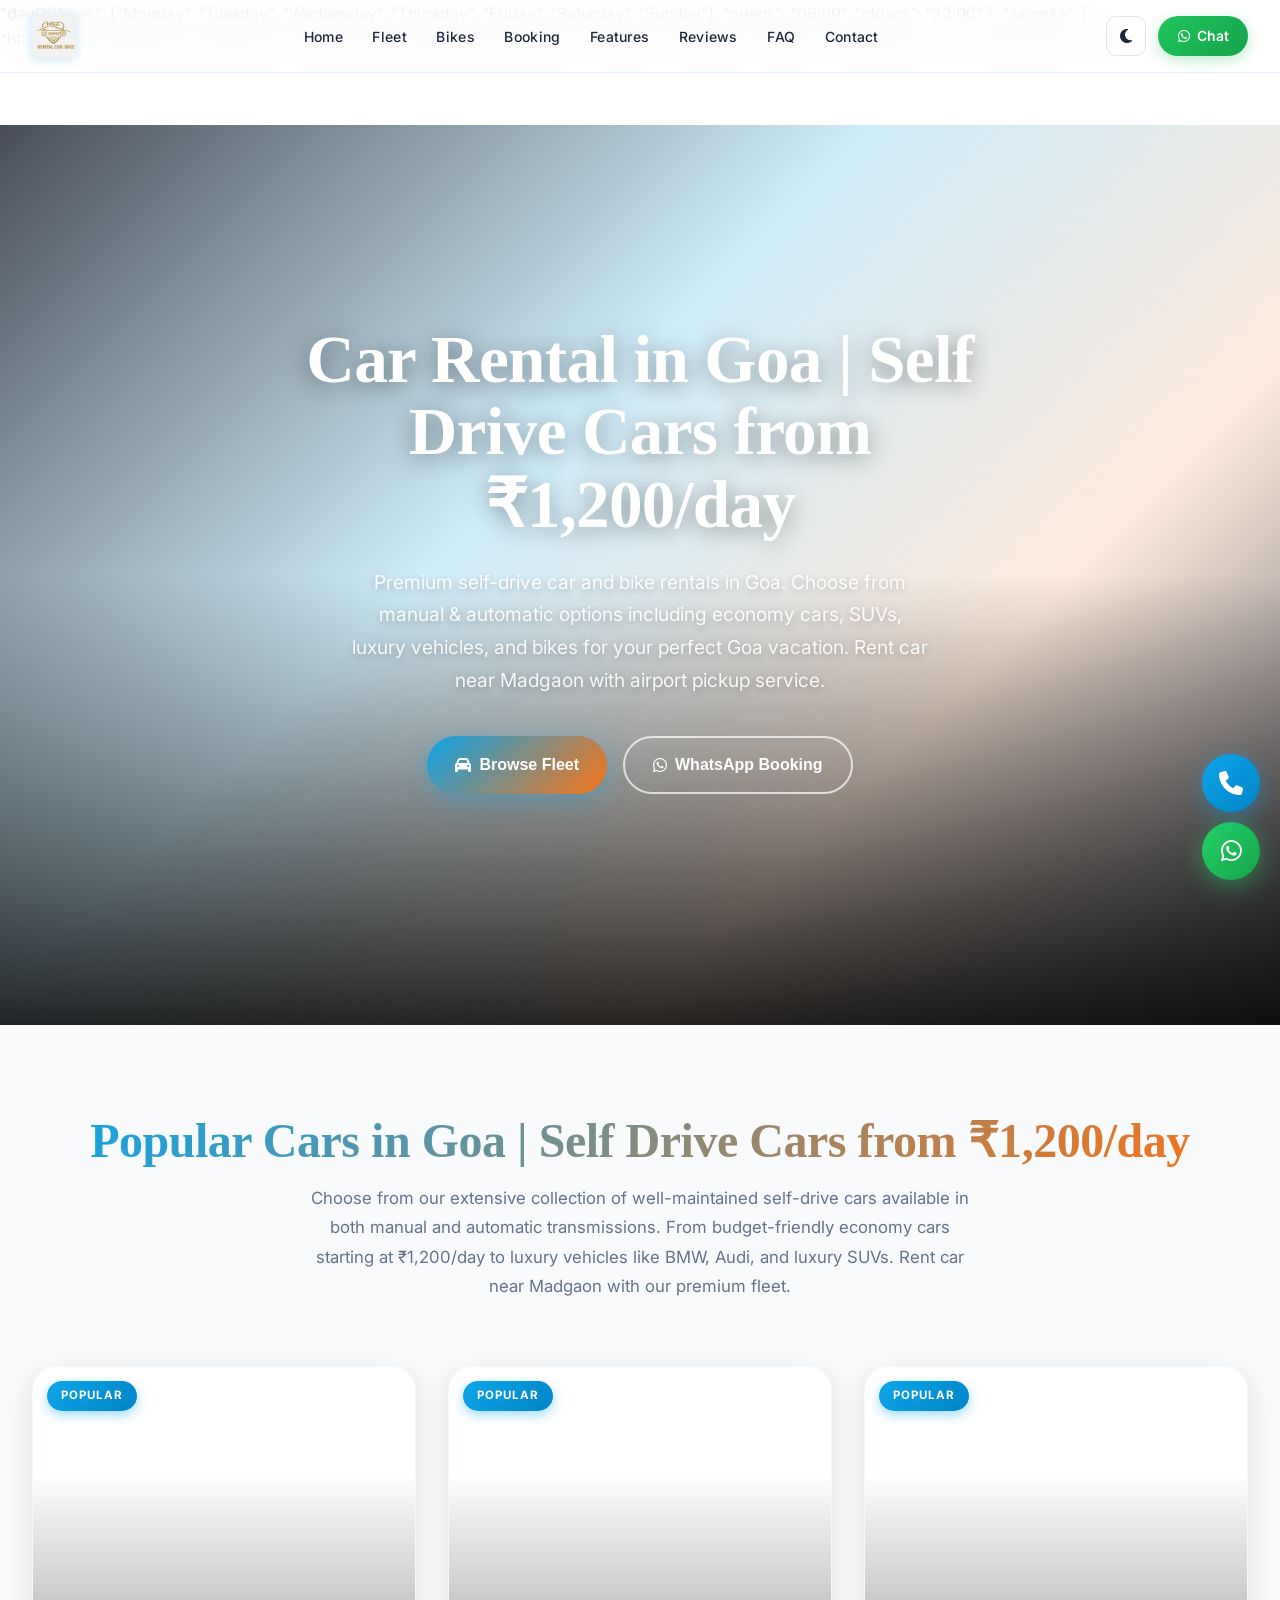
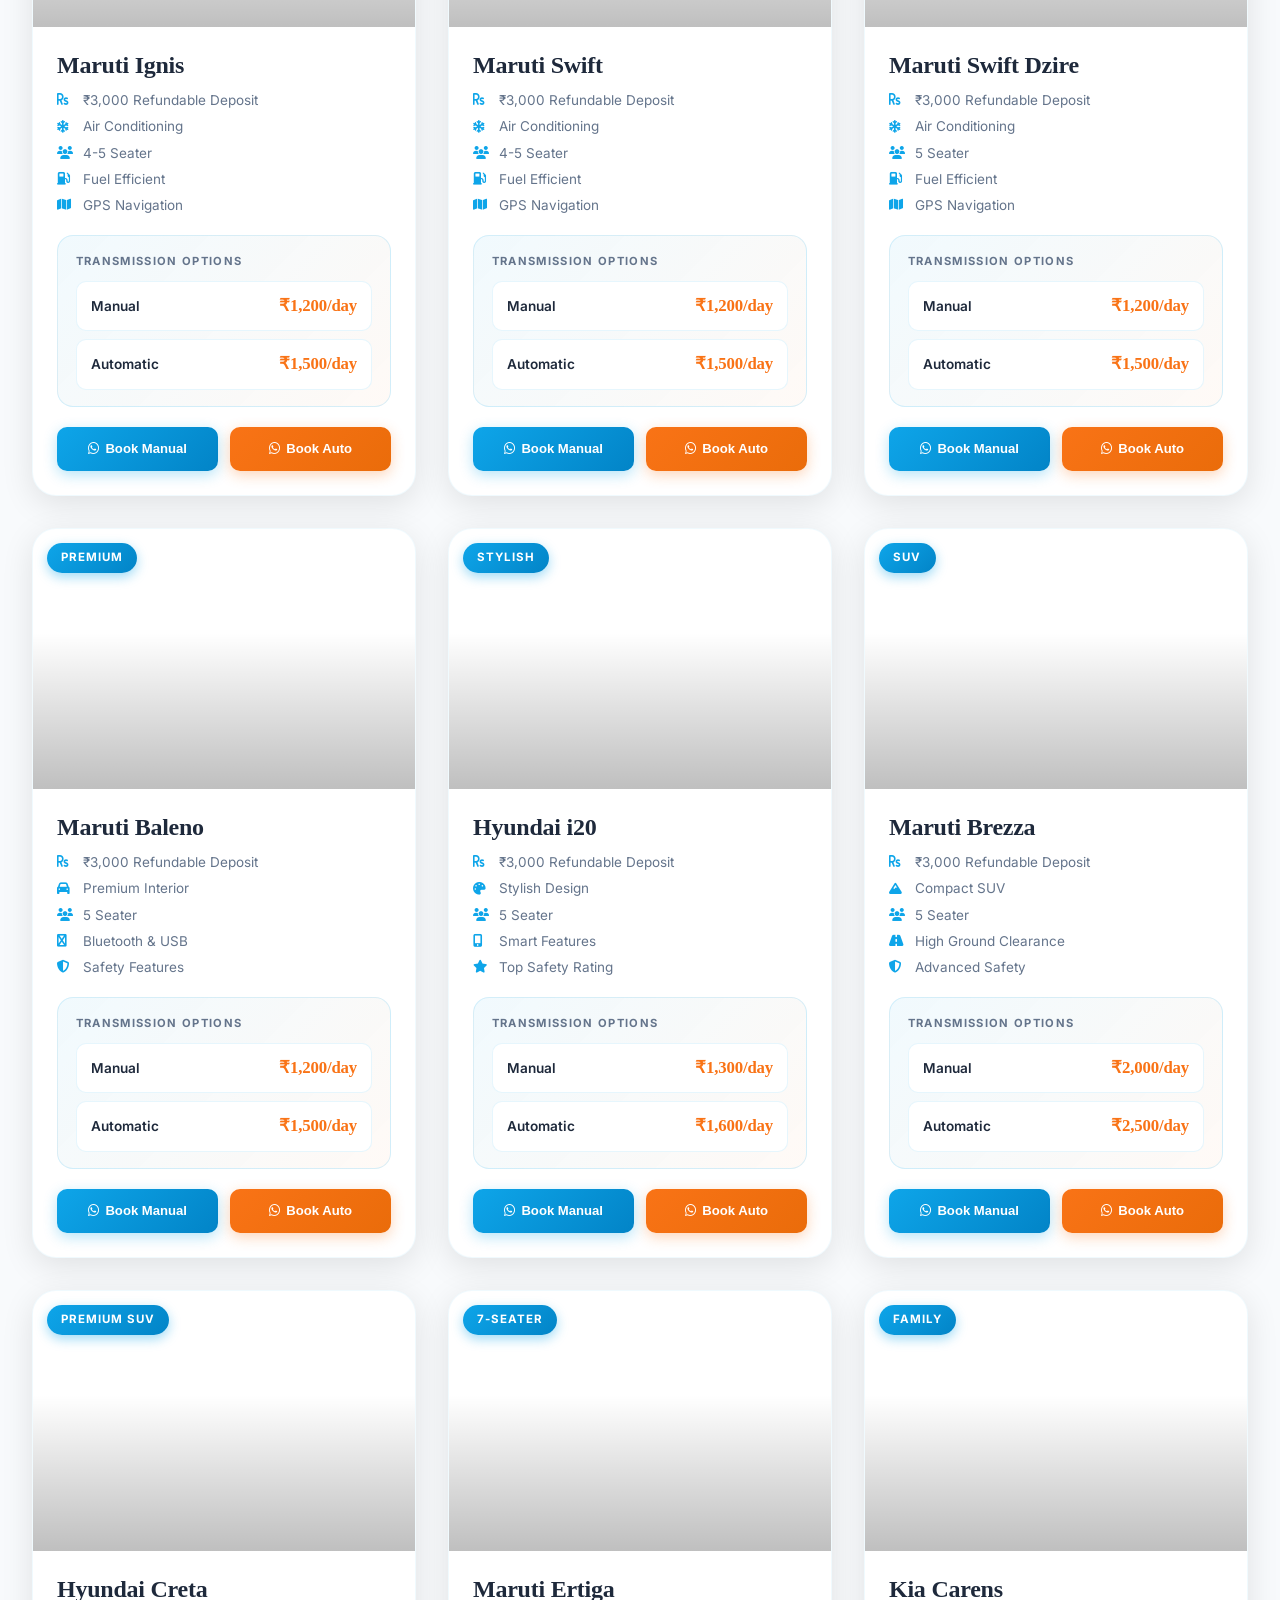
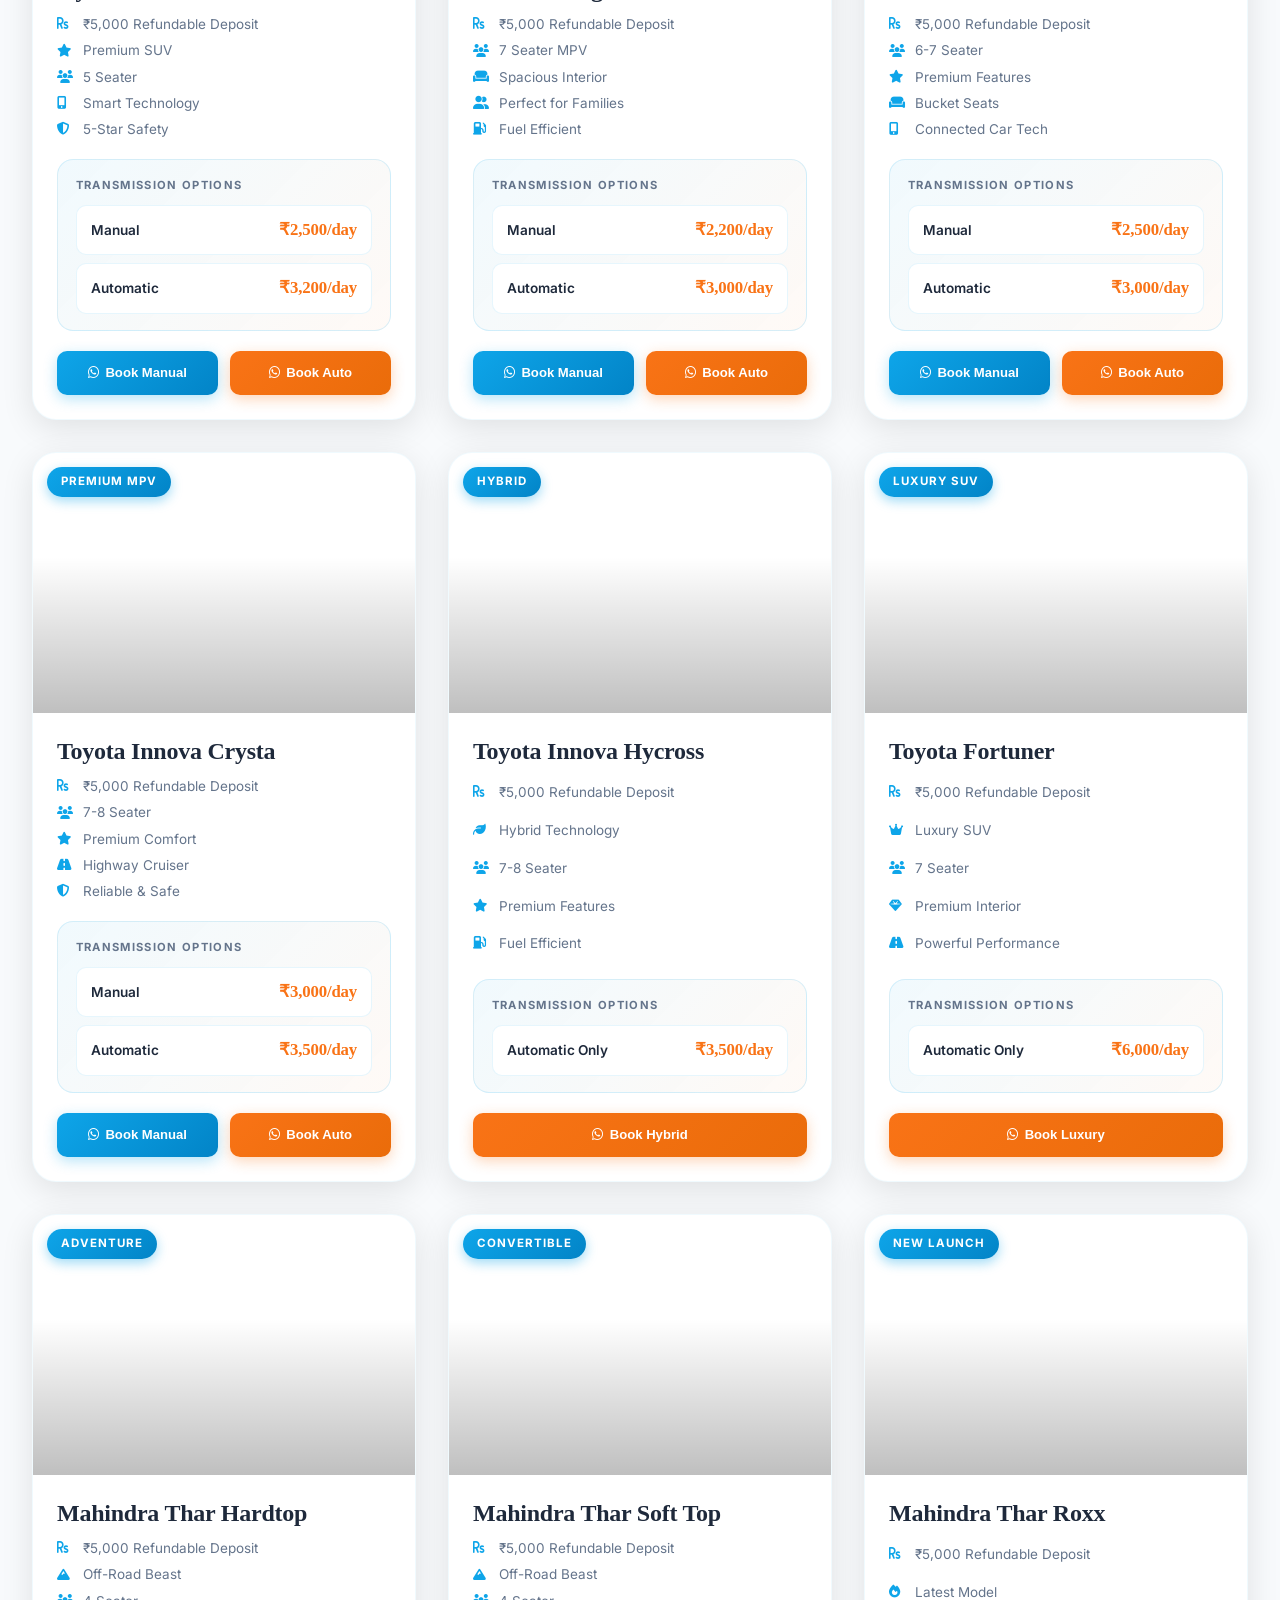
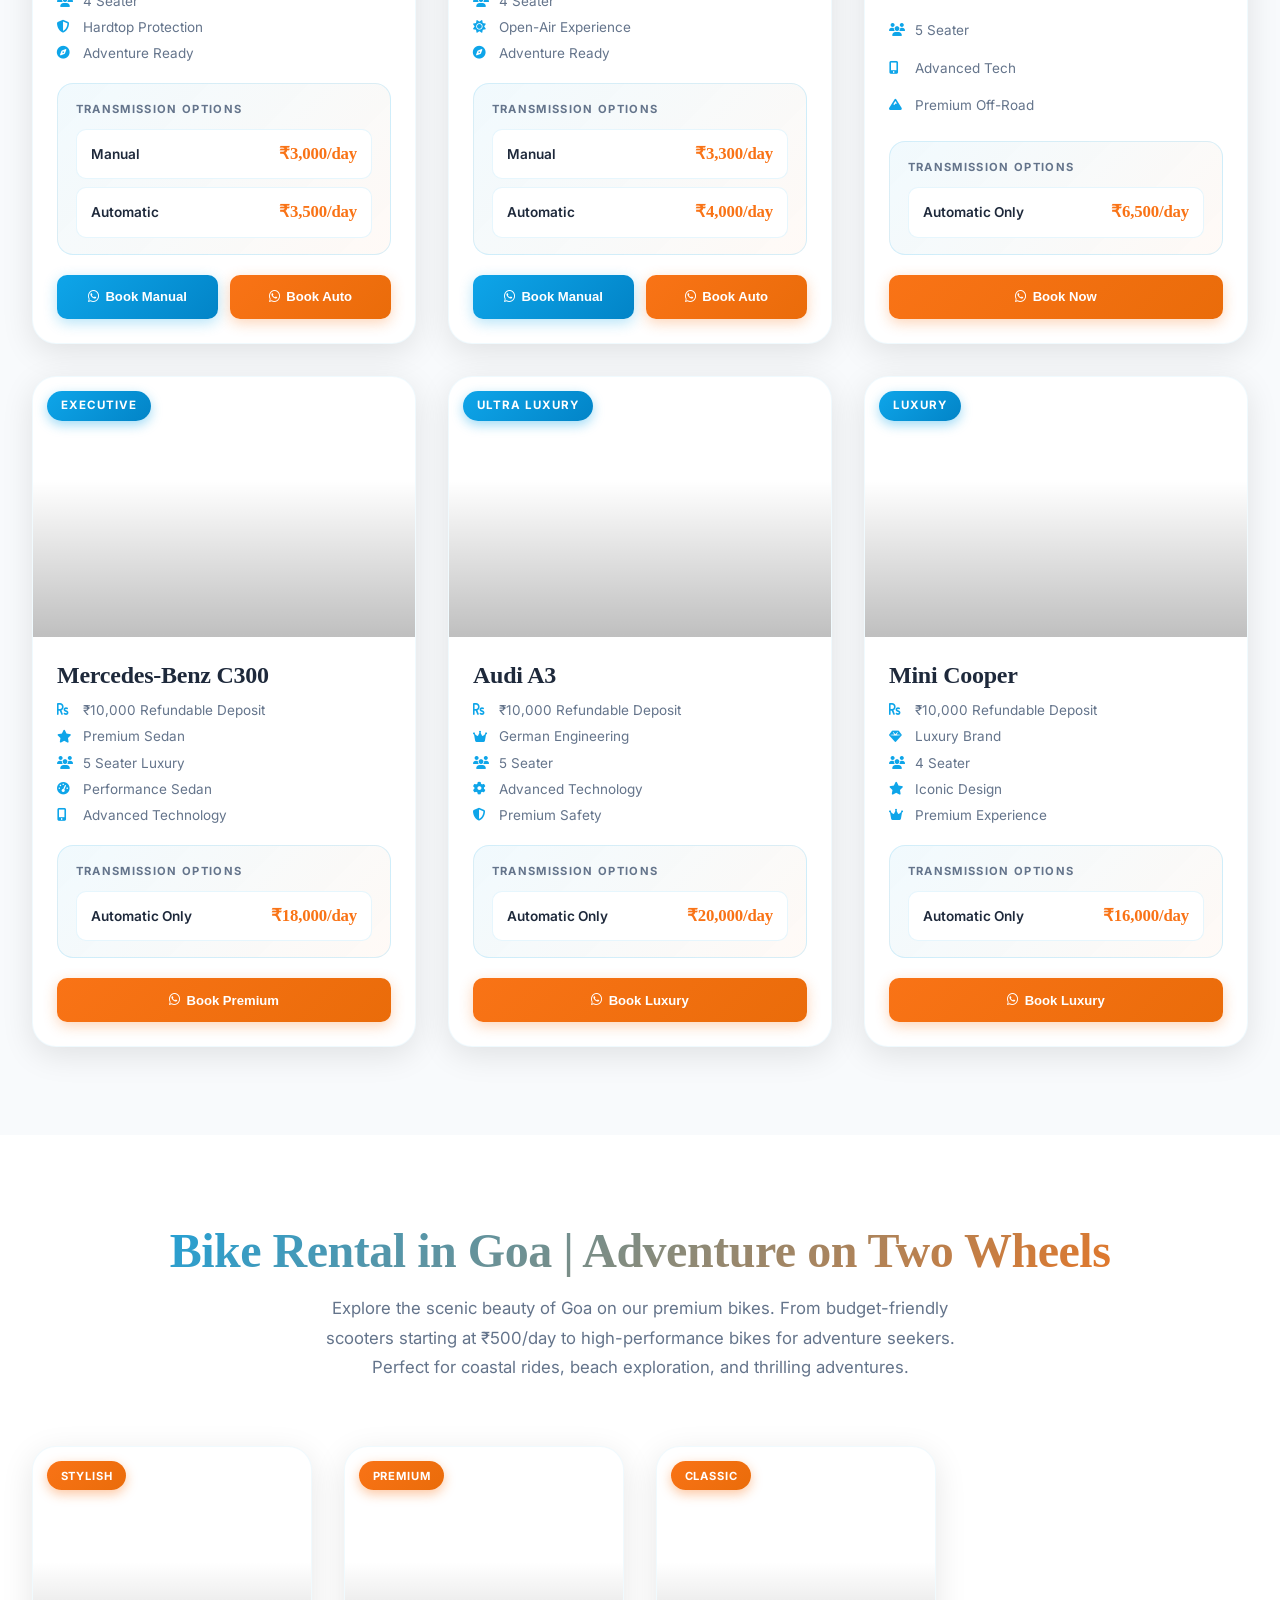
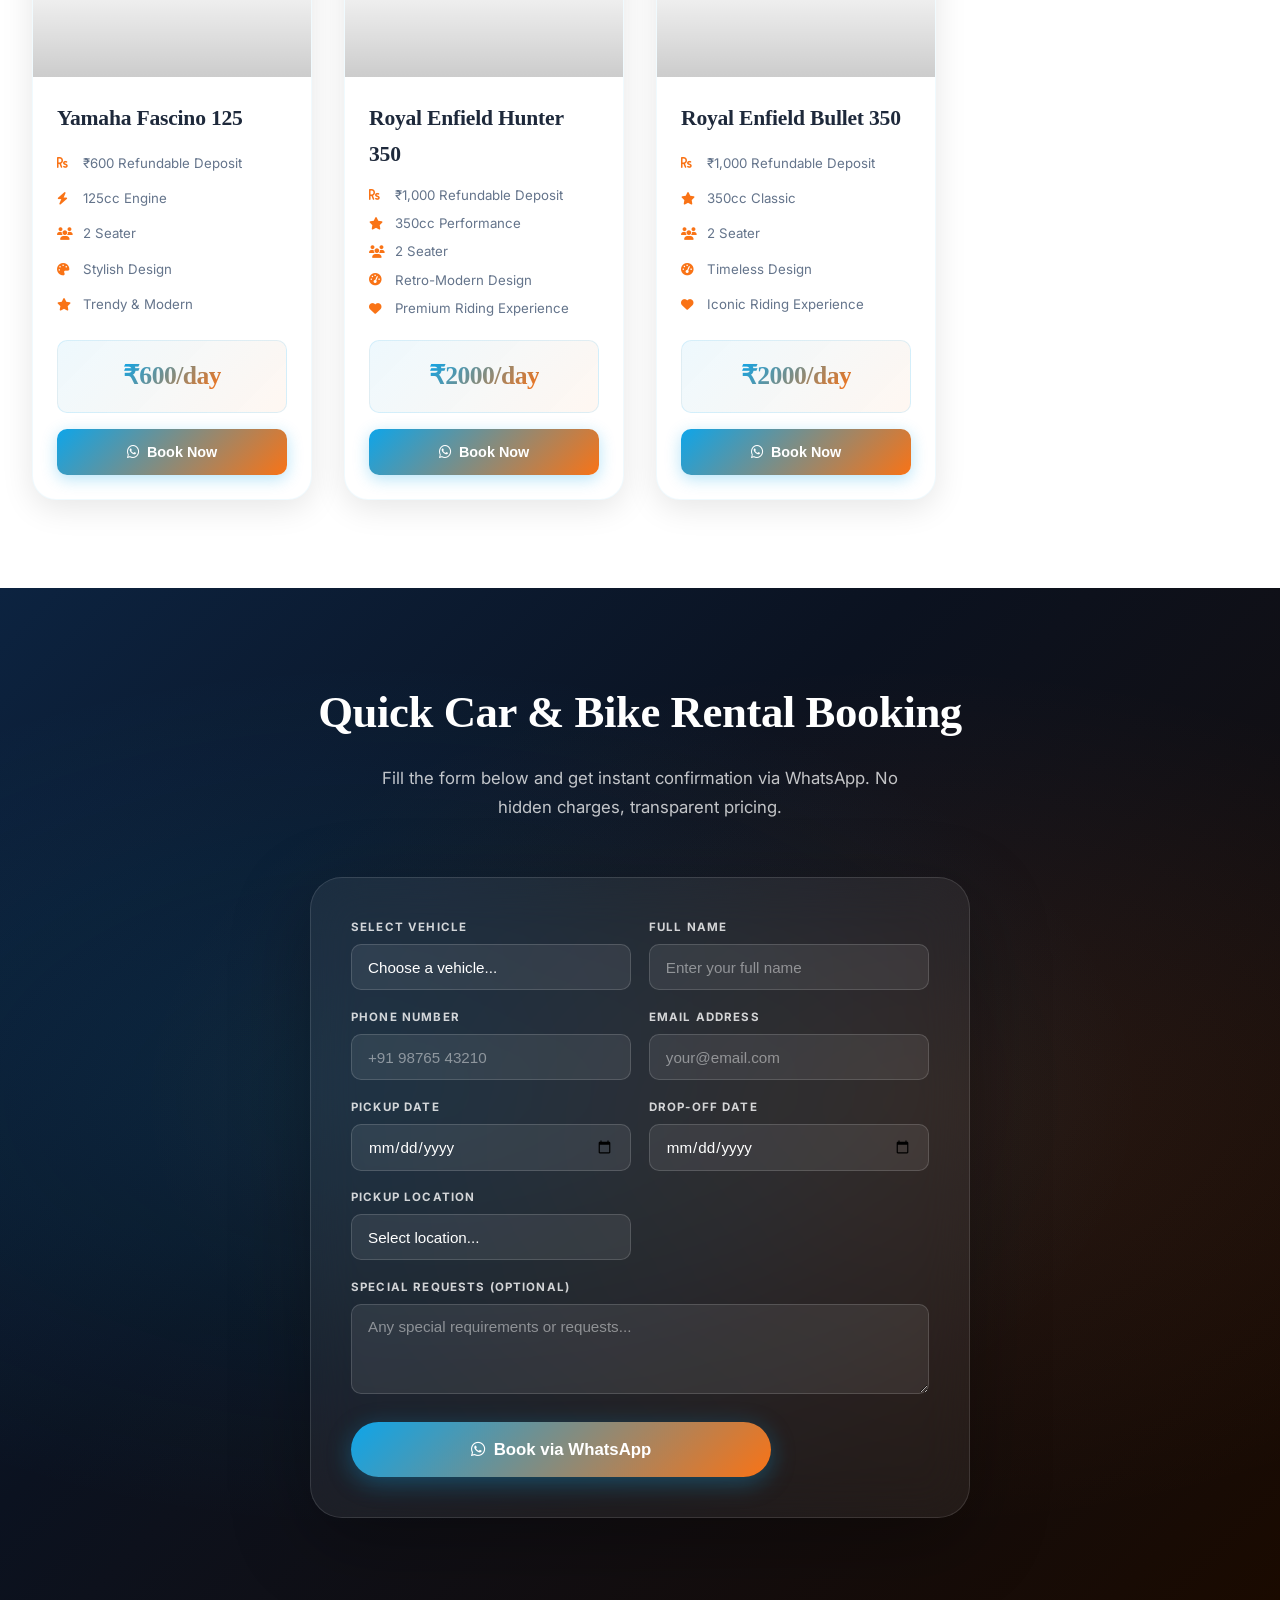
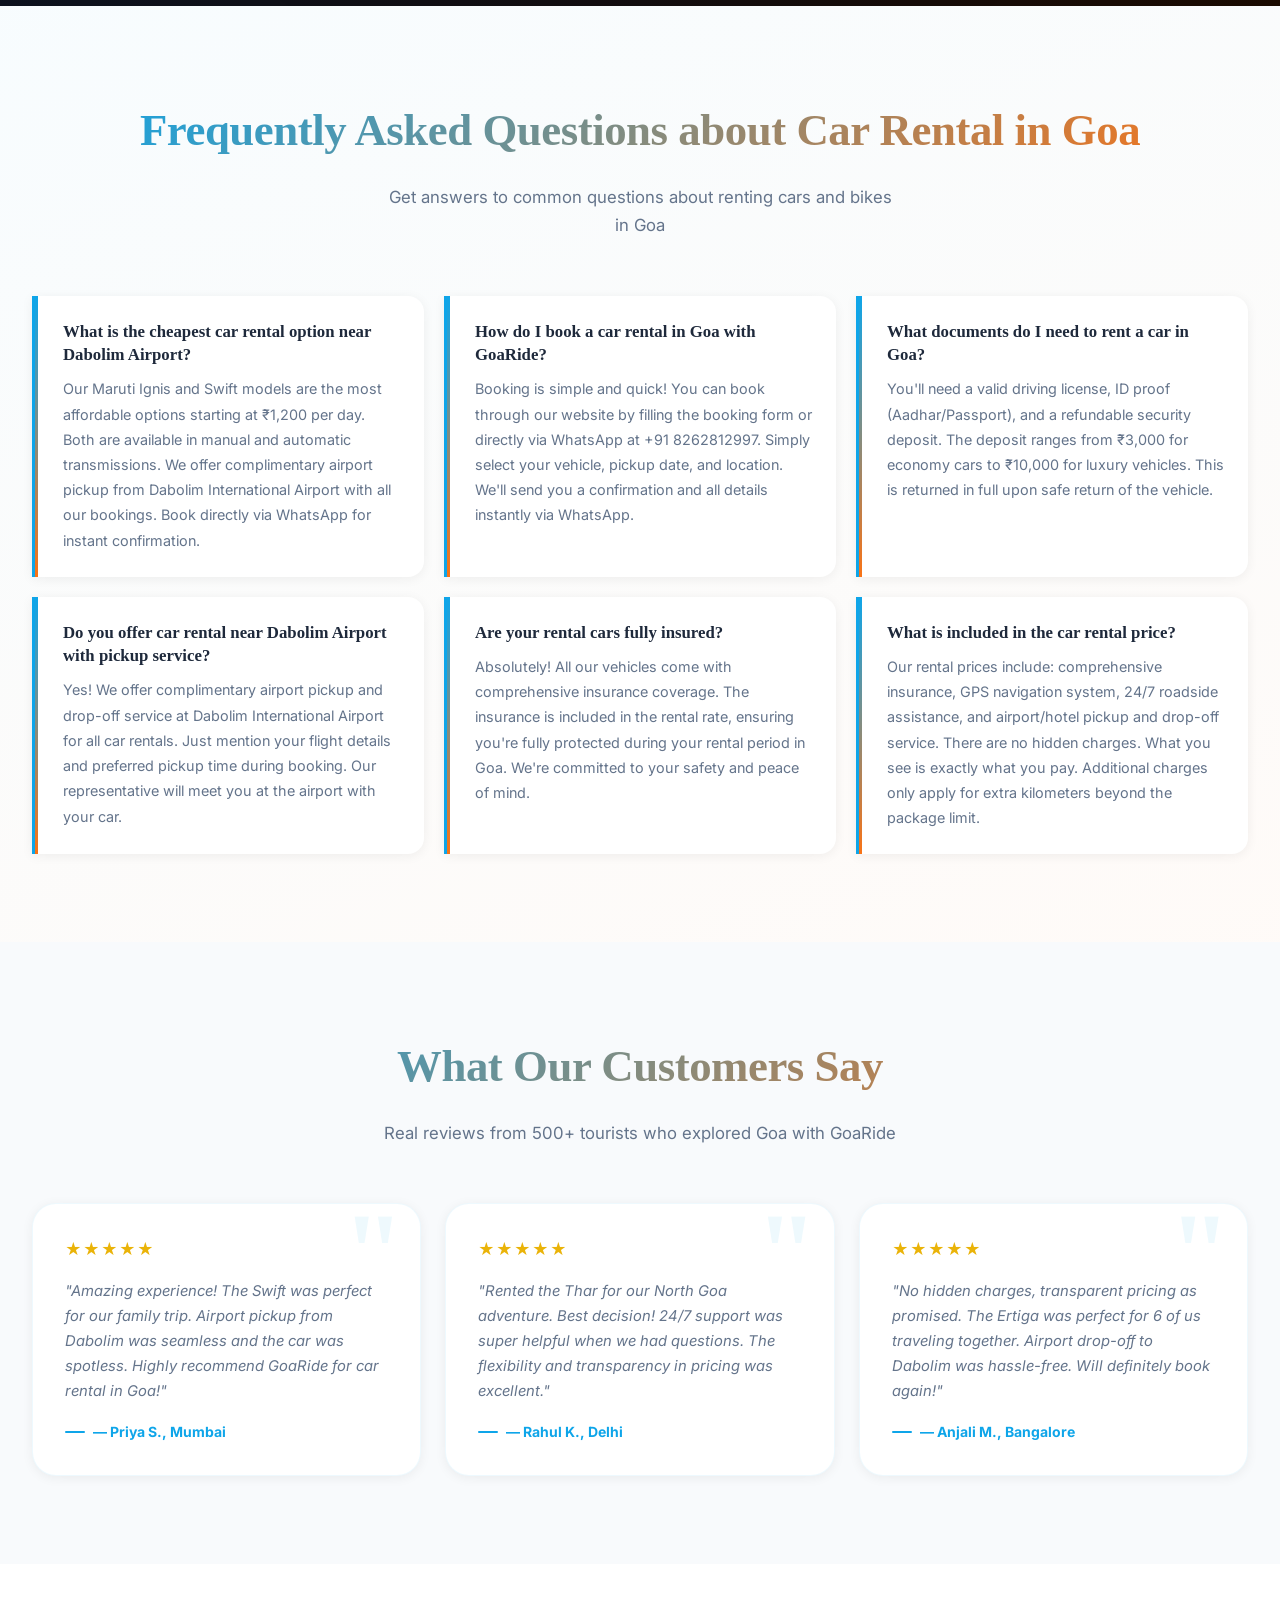
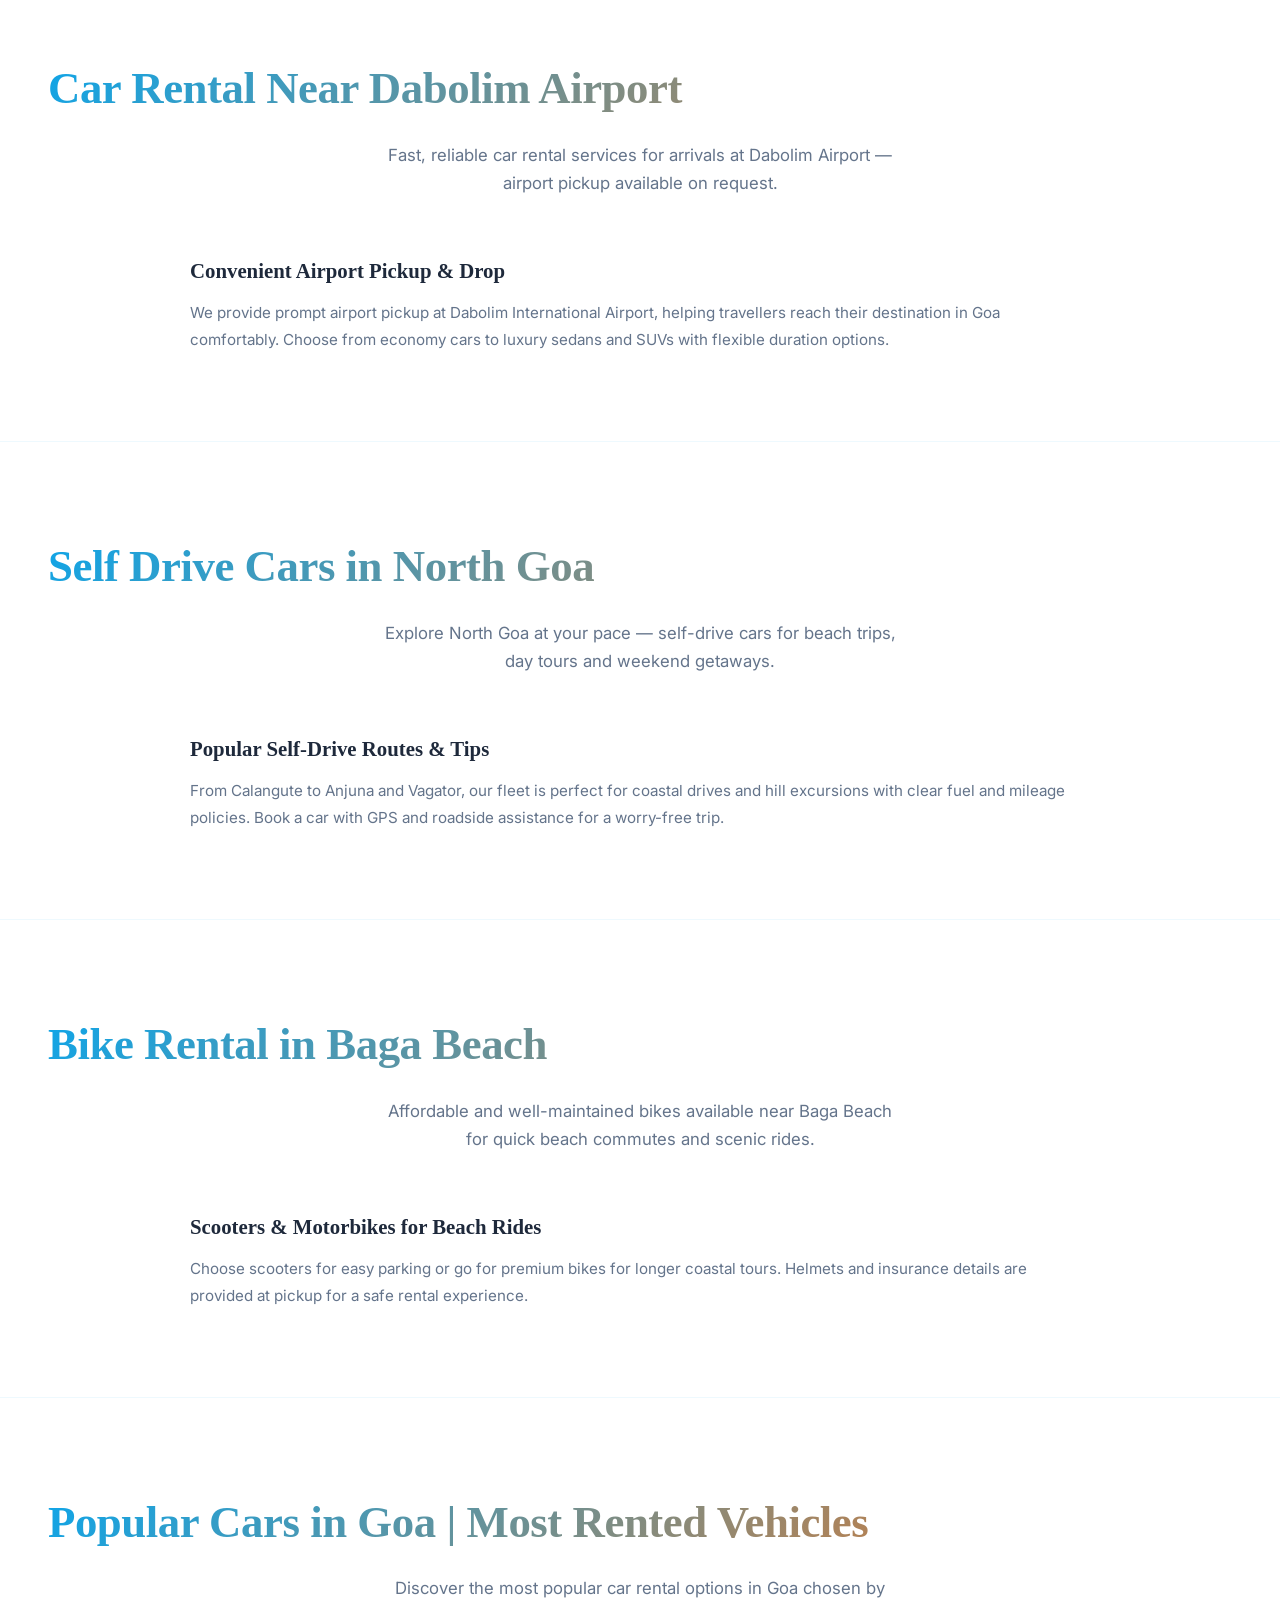
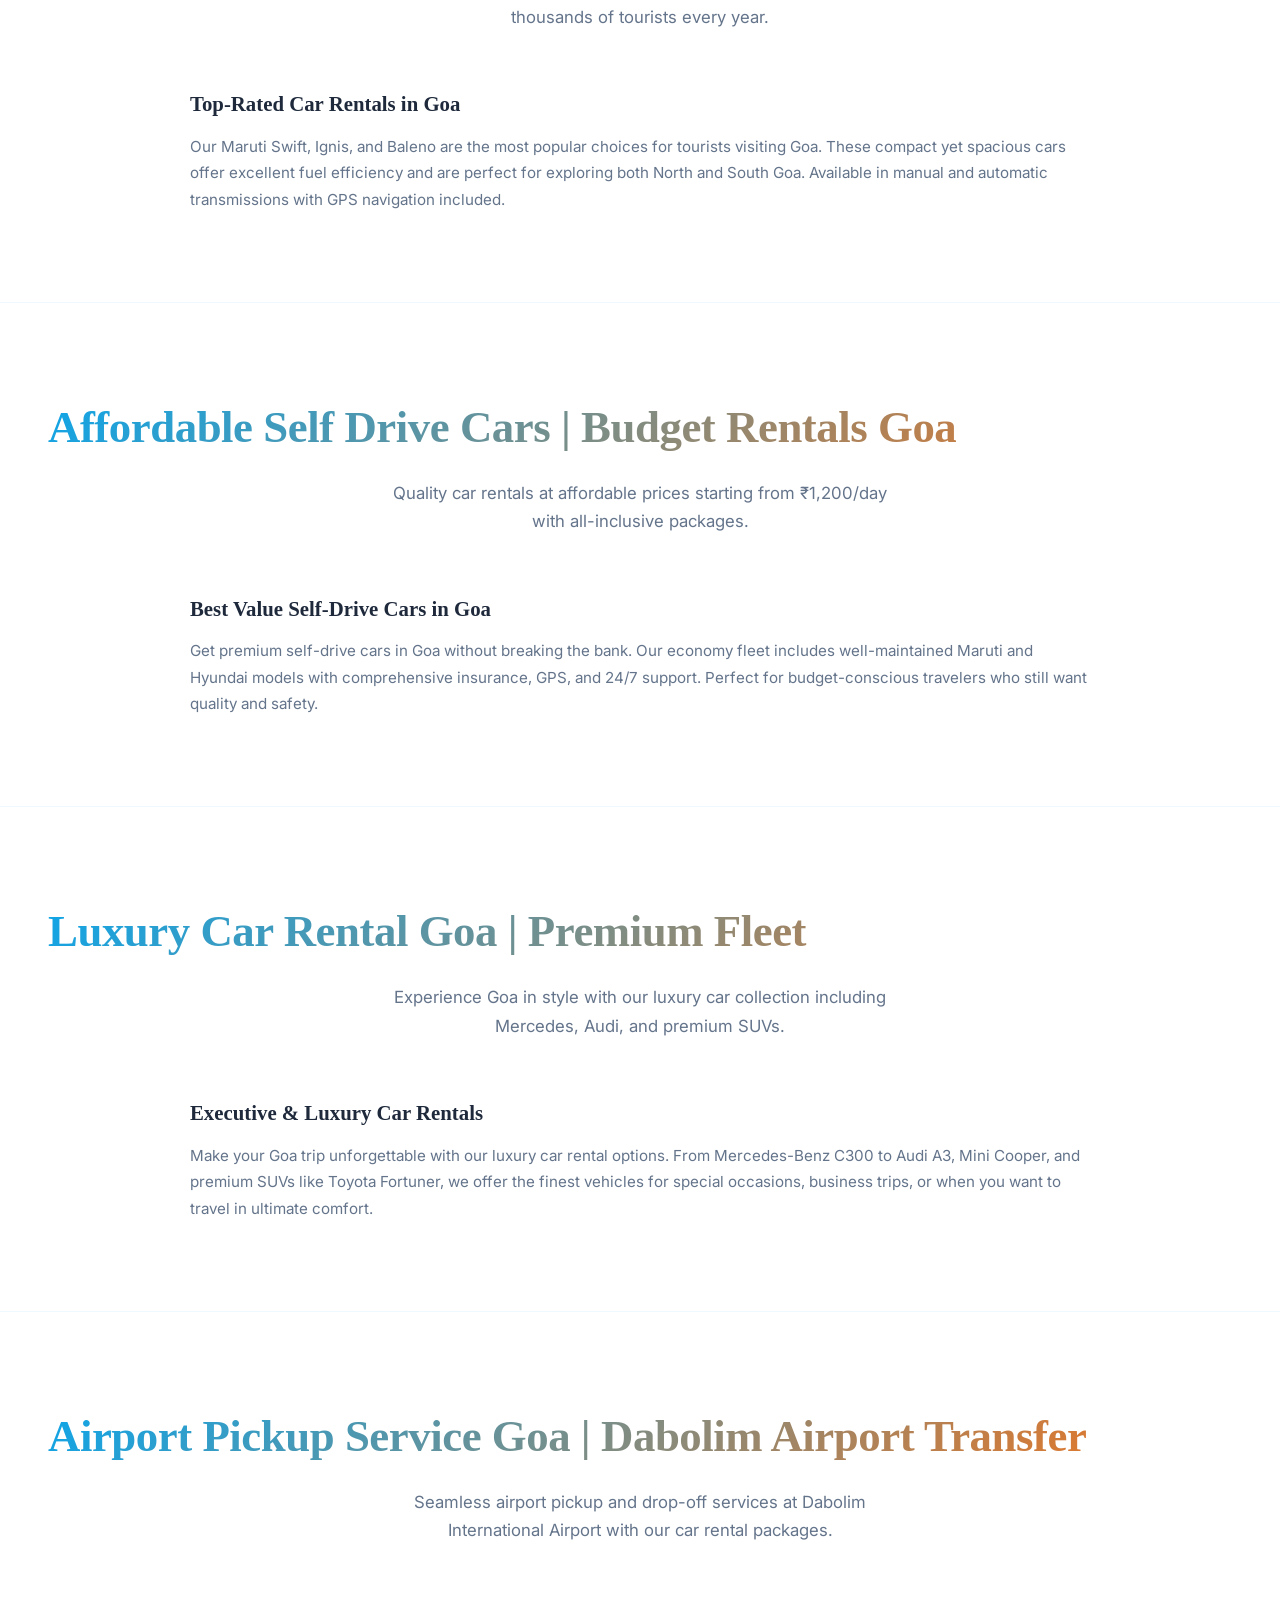
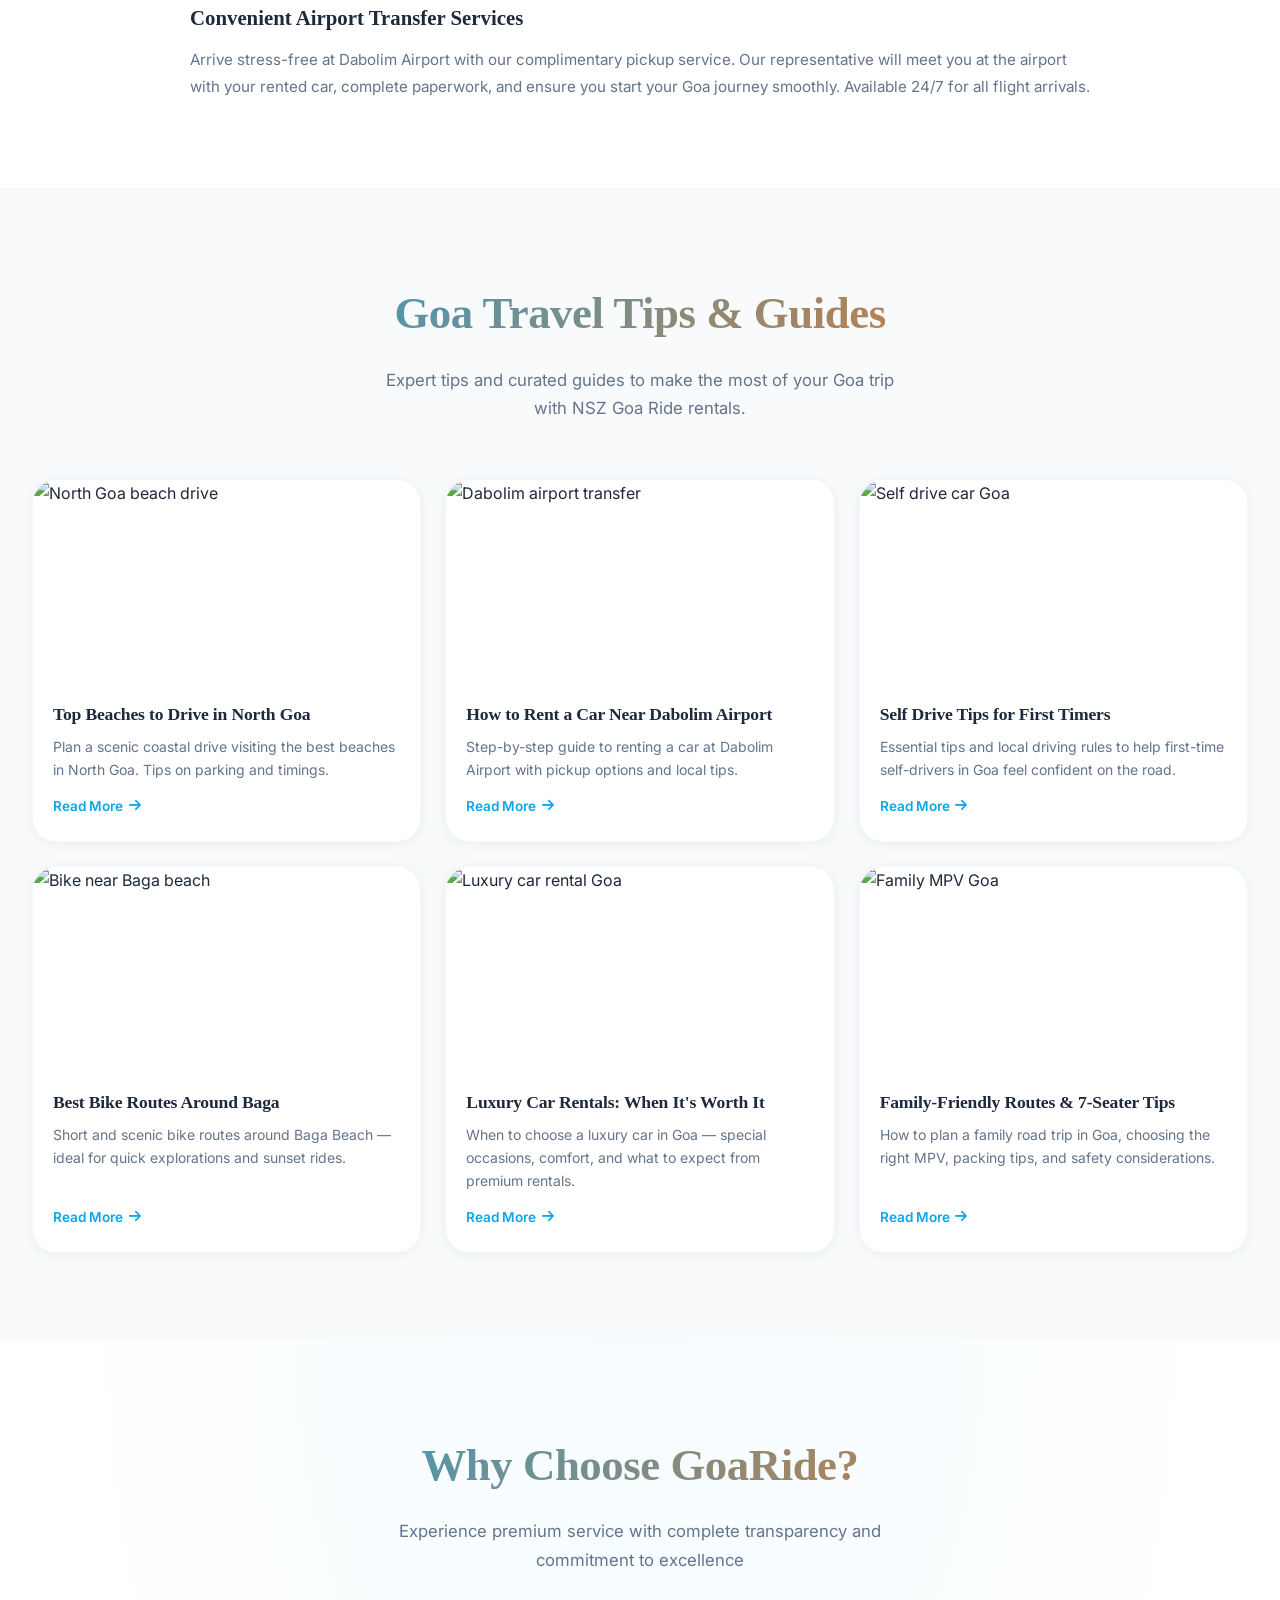
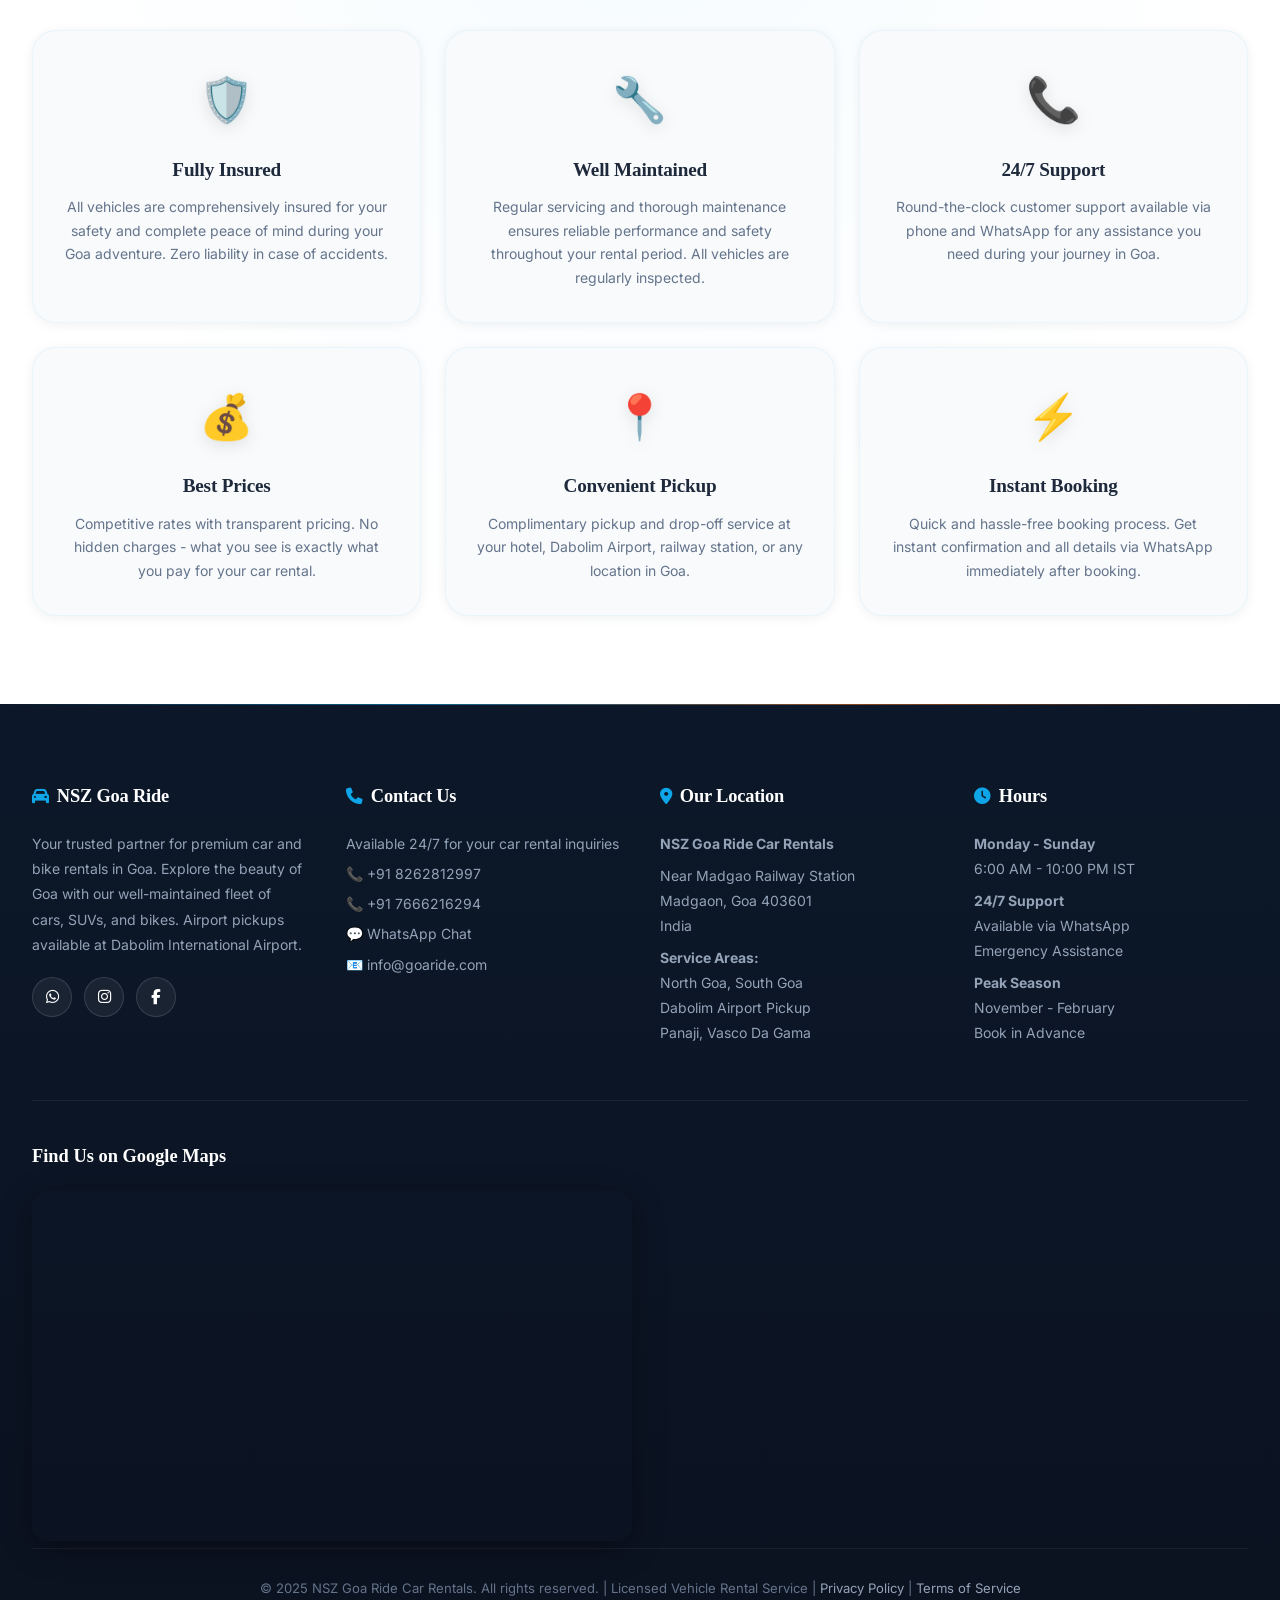
==== index.html @ e12a9632 "Add files via upload" ====
<!DOCTYPE html>
<html lang="en">

<head>
    <meta charset="UTF-8">
    <meta name="viewport" content="width=device-width, initial-scale=1.0, viewport-fit=cover">
    <title>Car Rental Goa | Self Drive Cars from ₹1,200/day | NSZ Goa Ride - Airport Pickup</title>
    <meta name="description"
        content="Premium car rental in Goa with self-drive cars from ₹1,200/day. Rent cars near Madgaon, Dabolim Airport pickup. BMW, Audi, Fortuner, Thar & luxury bikes. 24/7 WhatsApp booking.">
    <meta name="keywords"
        content="car rental goa, self drive cars goa, rent car near madgaon, car hire goa, car rental near dabolim airport, automatic cars goa, manual cars goa, luxury car rental goa, suv rental goa, airport car rental goa, bike rental goa, scooter rental goa, innova crysta goa, thar rental goa, nsz goa ride">
    <meta name="author" content="NSZ Goa Ride Car Rentals">
    <meta name="robots" content="index, follow, max-snippet:-1, max-image-preview:large, max-video-preview:-1">
    <meta name="google-site-verification" content="3HJHwZZQOxc6hG-7Ogy3cnC52ZG2wvNZy_5-hOrjszw" />

    <!-- Canonical URL -->
    <link rel="canonical" href="https://nszgoaride.com">

    <!-- Open Graph Meta Tags -->
    <meta property="og:type" content="website">
    <meta property="og:title" content="Car Rental Goa | Self Drive Cars from ₹1,200/day | NSZ Goa Ride">
    <meta property="og:description"
        content="Rent premium cars in Goa from ₹1,200/day. BMW, Audi, Fortuner, Thar & more. Airport pickup, 24/7 WhatsApp support.">
    <meta property="og:image" content="https://nszgoaride.com/image/logo.png">
    <meta property="og:image:width" content="1200">
    <meta property="og:image:height" content="630">
    <meta property="og:image:alt" content="NSZ Goa Ride - Premium Car Rental in Goa">
    <meta property="og:url" content="https://nszgoaride.com">
    <meta property="og:site_name" content="NSZ Goa Ride">

    <!-- Twitter Card Meta Tags -->
    <meta name="twitter:card" content="summary_large_image">
    <meta name="twitter:title" content="Car Rental Goa | Self Drive Cars | NSZ Goa Ride">
    <meta name="twitter:description"
        content="Self-drive car rentals from ₹1,200/day. Airport pickup, 24/7 support, instant WhatsApp booking.">
    <meta name="twitter:image" content="https://nszgoaride.com/image/logo.png">
    <meta name="twitter:creator" content="@nszgoaride">

    <!-- Geo Tags for Local SEO -->
    <meta name="geo.region" content="IN-GA">
    <meta name="geo.placename" content="Goa, India">
    <meta name="geo.position" content="15.2993;73.8243">
    <meta name="ICBM" content="15.2993, 73.8243">

    <!-- Additional Meta Tags -->
    <meta name="application-name" content="GoaRide">
    <meta name="apple-mobile-web-app-capable" content="yes">
    <meta name="apple-mobile-web-app-status-bar-style" content="black-translucent">
    <meta name="theme-color" content="#0ea5e9">
    <meta name="msapplication-TileColor" content="#0ea5e9">

    <!-- Preload Critical Resources -->
    <link rel="preload" as="style" href="style.css">
    <link rel="preload" as="font"
        href="https://fonts.googleapis.com/css2?family=Inter:wght@300;400;500;600;700;800&family=Playfair+Display:wght@600;700&display=swap"
        type="font/woff2" crossorigin>

    <!-- Favicon -->
    <link rel="icon" href="image/favicon.ico" type="image/x-icon">
    <link rel="shortcut icon" href="image/favicon.ico">
    <link rel="apple-touch-icon" href="image/favicon.ico">

    <!-- Font Awesome CSS -->
    <link href="https://cdnjs.cloudflare.com/ajax/libs/font-awesome/6.4.0/css/all.min.css" rel="stylesheet">

    <!-- Google Fonts -->
    <link
        href="https://fonts.googleapis.com/css2?family=Inter:wght@300;400;500;600;700;800&family=Playfair+Display:wght@600;700&display=swap"
        rel="stylesheet">

    <!-- Main Stylesheet -->
    <link rel="stylesheet" href="style.css">

    <!-- JSON-LD Schema for CarRental Business -->
    <script type="application/ld+json">
    {
        "@context": "https://schema.org/",
        "@type": "CarRental",
        "name": "NSZ Goa Ride",
        "description": "Premium self-drive car and bike rentals in Goa with airport pickup and 24/7 support",
        "url": "https://nszgoaride.com",
        "logo": "https://nszgoaride.com/image/logo.png",
        "telephone": "+91 8262812997",
        "email": "info@nszgoaride.com",
        "address": {
            "@type": "PostalAddress",
            "streetAddress": "Sanscar Society, Madgaon",
            "addressLocality": "Madgaon",
            "addressRegion": "Goa",
            "postalCode": "403601",
            "addressCountry": "IN"
        },
        "areaServed": {
            "@type": "City",
            "name": "Goa",
            "description": "North Goa, South Goa, Madgaon, Dabolim Airport"
        },
        "priceRange": "₹500-₹20000",
        "openingHoursSpecification": {
            "@type": "OpeningHoursSpecification",
            "dayOfWeek": ["Monday", "Tuesday", "Wednesday", "Thursday", "Friday", "Saturday", "Sunday"],
            "opens": "06:00",
            "closes": "22:00"
        },
        "sameAs": [
            "https://www.instagram.com/nszgoaride",
            "https://www.facebook.com/nszgoaride"
        ],
        "reviews": {
            "@type": "Review",
            "ratingValue": "5",
            "reviewCount": "500"
        }
    }
    </script>

    <!-- JSON-LD Schema for Organization -->
    <script type="application/ld+json">
    {
        "@context": "https://schema.org",
        "@type": "Organization",
        "name": "NSZ Goa Ride",
        "url": "https://nszgoaride.com",
        "logo": "https://nszgoaride.com/image/logo.png",
        "sameAs": [
            "https://www.instagram.com/nszgoaride",
            "https://www.facebook.com/nszgoaride"
        ],
        "contactPoint": {
            "@type": "ContactPoint",
            "contactType": "Customer Service",
            "telephone": "+91 8262812997",
            "email": "info@nszgoaride.com",
            "areaServed": "Goa"
        }
    }
    </script>

    <!-- JSON-LD Schema for LocalBusiness -->
    <script type="application/ld+json">
    {
        "@context": "https://schema.org",
        "@type": "LocalBusiness",
        "name": "NSZ Goa Ride",
        "image": "https://nszgoaride.com/image/logo.png",
        "description": "Premium car and bike rental service in Goa with airport pickup and 24/7 support",
        "address": {
            "@type": "PostalAddress",
            "streetAddress": "Sanscar Society, Madgaon",
            "addressLocality": "Madgaon",
            "addressRegion": "Goa",
            "postalCode": "403601",
            "addressCountry": "IN"
        },
        "telephone": "+91 8262812997",
        "url": "https://nszgoaride.com",
        "priceRange": "₹500-₹20000",
        "geo": {
            "@type": "GeoCoordinates",
            "latitude": "15.2674",
            "longitude": "73.9716"
        }
    }
    </script>
    "dayOfWeek": ["Monday", "Tuesday", "Wednesday", "Thursday", "Friday", "Saturday", "Sunday"],
    "opens": "06:00",
    "closes": "22:00"
    },
    "sameAs": [
    "https://www.instagram.com/goaride",
    "https://www.facebook.com/goaride"
    ],
    "reviews": {
    "@type": "Review",
    "ratingValue": "5",
    "reviewCount": "500"
    }

    </script>

    <!-- JSON-LD Schema for Organization -->
    <script type="application/ld+json">
    {
        "@context": "https://schema.org",
        "@type": "Organization",
        "name": "NSZ Goa Ride",
        "url": "https://nszgoaride.com",
        "logo": "https://nszgoaride.com/image/logo.png",
        "sameAs": [
            "https://www.instagram.com/nszgoaride",
            "https://www.facebook.com/nszgoaride"
        ],
        "contactPoint": {
            "@type": "ContactPoint",
            "contactType": "Customer Service",
            "telephone": "+91 8262812997",
            "email": "info@nszgoaride.com",
            "areaServed": "Goa"
        }
    }
    </script>

    <!-- JSON-LD Schema for LocalBusiness -->
    <script type="application/ld+json">
    {
        "@context": "https://schema.org",
        "@type": "LocalBusiness",
        "name": "NSZ Goa Ride",
        "image": "https://nszgoaride.com/image/logo.png",
        "description": "Premium car and bike rental service in Goa with airport pickup and 24/7 support",
        "address": {
            "@type": "PostalAddress",
            "streetAddress": "Sanscar Society, Madgaon",
            "addressLocality": "Madgaon",
            "addressRegion": "Goa",
            "postalCode": "403601",
            "addressCountry": "IN"
        },
        "telephone": "+91 8262812997",
        "url": "https://nszgoaride.com",
        "priceRange": "₹500-₹20000",
        "geo": {
            "@type": "GeoCoordinates",
            "latitude": "15.2674",
            "longitude": "73.9716"
        }
    }
    </script>

    <!-- JSON-LD Schema for FAQ -->
    <script type="application/ld+json">
    {
        "@context": "https://schema.org",
        "@type": "FAQPage",
        "mainEntity": [
            {
                "@type": "Question",
                "name": "What is the cheapest car rental option near Dabolim Airport?",
                "acceptedAnswer": {
                    "@type": "Answer",
                    "text": "Our Maruti Ignis and Swift models are the most affordable options starting at ₹1,200 per day. Both are available in manual and automatic transmissions. We offer complimentary airport pickup from Dabolim International Airport with all our bookings."
                }
            },
            {
                "@type": "Question",
                "name": "How do I book a car rental in Goa with NSZ Goa Ride?",
                "acceptedAnswer": {
                    "@type": "Answer",
                    "text": "Booking is simple and quick! You can book through our website by filling the booking form or directly via WhatsApp at +91 8262812997. Simply select your vehicle, pickup date, and location. We'll send you a confirmation and all details instantly via WhatsApp."
                }
            },
            {
                "@type": "Question",
                "name": "What documents do I need to rent a car in Goa?",
                "acceptedAnswer": {
                    "@type": "Answer",
                    "text": "You'll need a valid driving license, ID proof (Aadhar/Passport), and a refundable security deposit. The deposit ranges from ₹3,000 for economy cars to ₹10,000 for luxury vehicles. This is returned in full upon safe return of the vehicle."
                }
            },
            {
                "@type": "Question",
                "name": "Do you offer car rental near Dabolim Airport with pickup service?",
                "acceptedAnswer": {
                    "@type": "Answer",
                    "text": "Yes! We offer complimentary airport pickup and drop-off service at Dabolim International Airport for all car rentals. Just mention your flight details and preferred pickup time during booking. Our representative will meet you at the airport with your car."
                }
            },
            {
                "@type": "Question",
                "name": "Are your rental cars fully insured?",
                "acceptedAnswer": {
                    "@type": "Answer",
                    "text": "Absolutely! All our vehicles come with comprehensive insurance coverage. The insurance is included in the rental rate, ensuring you're fully protected during your rental period in Goa. We're committed to your safety and peace of mind."
                }
            },
            {
                "@type": "Question",
                "name": "What is included in the car rental price?",
                "acceptedAnswer": {
                    "@type": "Answer",
                    "text": "Our rental prices include: comprehensive insurance, GPS navigation system, 24/7 roadside assistance, and airport/hotel pickup and drop-off service. There are no hidden charges. What you see is exactly what you pay for your car rental."
                }
            }
        ]
    }
    </script>
</head>

<body>
    <!-- Loading Skeleton -->
    <div class="skeleton-loader" id="skeleton-loader">
        <div class="skeleton-header"></div>
        <div class="skeleton-text"></div>
    </div>

    <!-- Navigation -->
    <nav class="navbar" id="navbar" role="navigation" aria-label="Main navigation">
        <div class="nav-container">
            <div class="logo"><img src="image/logo.png" alt="NSZ Goa Ride - Premium Car and Bike Rental Service Logo"
                    loading="lazy" width="120" height="40"></div>
            <ul class="nav-menu" id="nav-menu">
                <li><a href="#home">Home</a></li>
                <li><a href="#vehicles" onclick="showSection('vehicles')">Fleet</a></li>
                <li><a href="#bikes" onclick="showSection('bikes')">Bikes</a></li>
                <li><a href="#booking">Booking</a></li>
                <li><a href="#features">Features</a></li>
                <li><a href="#testimonials">Reviews</a></li>
                <li><a href="#faq">FAQ</a></li>
                <li><a href="#contact">Contact</a></li>
            </ul>
            <div class="nav-controls">
                <button class="dark-mode-toggle" id="dark-mode-toggle" aria-label="Toggle dark mode">
                    <i class="fas fa-moon"></i>
                </button>
                <a id="nav-whatsapp-link" href="#" class="nav-whatsapp" target="_blank" rel="noopener"
                    aria-label="Open WhatsApp chat">
                    <i class="fab fa-whatsapp"></i> Chat
                </a>
            </div>
            <div class="mobile-menu" id="mobile-menu">
                <span></span>
                <span></span>
                <span></span>
            </div>
        </div>
    </nav>

    <!-- Hero Section -->
    <section id="home" class="hero" role="banner">
        <div class="hero-overlay"></div>
        <div class="hero-content">
            <h1>Car Rental in Goa | Self Drive Cars from ₹1,200/day</h1>
            <p>Premium self-drive car and bike rentals in Goa. Choose from manual & automatic options including economy
                cars, SUVs, luxury vehicles, and bikes for your perfect Goa vacation. Rent car near Madgaon with airport
                pickup service.</p>
            <div class="hero-cta">
                <a href="#vehicles" class="btn btn-primary" aria-label="Browse car rental fleet">
                    <i class="fas fa-car"></i> Browse Fleet
                </a>
                <a id="hero-whatsapp-btn" href="#" class="btn btn-outline" target="_blank" rel="noopener"
                    aria-label="Book via WhatsApp chat">
                    <i class="fab fa-whatsapp"></i> WhatsApp Booking
                </a>
            </div>
        </div>
    </section>

    <!-- Vehicles Section -->
    <section id="vehicles" class="section vehicles-section" data-section="vehicles">
        <div class="container">
            <div class="section-title">
                <h2>Popular Cars in Goa | Self Drive Cars from ₹1,200/day</h2>
                <p>Choose from our extensive collection of well-maintained self-drive cars available in both manual and
                    automatic transmissions. From budget-friendly economy cars starting at ₹1,200/day to luxury vehicles
                    like BMW, Audi, and luxury SUVs. Rent car near Madgaon with our premium fleet.</p>
            </div>

            <div class="vehicles-grid">
                <!-- Ignis -->
                <div class="vehicle-card">
                    <div class="vehicle-image" role="img" aria-label="Maruti Ignis self-drive car rental in Goa"
                        style="background-image: url('https://image2url.com/r2/default/images/1771085514586-f48442cc-255d-424b-8a86-bd933470a02e.jpeg');">
                        <img src="https://image2url.com/r2/default/images/1771085514586-f48442cc-255d-424b-8a86-bd933470a02e.jpeg"
                            alt="Self Drive Car Rental in Goa - Maruti Ignis" loading="lazy" style="display: none;">
                        <div class="vehicle-badge">Popular</div>
                    </div>
                    <div class="vehicle-content">
                        <h3 class="vehicle-title">Maruti Ignis</h3>
                        <ul class="vehicle-features">
                            <li><i class="fas fa-rupee-sign" aria-hidden="true"></i> ₹3,000 Refundable Deposit</li>
                            <li><i class="fas fa-snowflake" aria-hidden="true"></i> Air Conditioning</li>
                            <li><i class="fas fa-users" aria-hidden="true"></i> 4-5 Seater</li>
                            <li><i class="fas fa-gas-pump" aria-hidden="true"></i> Fuel Efficient</li>
                            <li><i class="fas fa-map" aria-hidden="true"></i> GPS Navigation</li>
                        </ul>
                        <div class="transmission-options">
                            <div class="transmission-title">Transmission Options</div>
                            <div class="transmission-grid">
                                <div class="transmission-option">
                                    <span class="transmission-type">Manual</span>
                                    <span class="transmission-price">₹1,200/day</span>
                                </div>
                                <div class="transmission-option">
                                    <span class="transmission-type">Automatic</span>
                                    <span class="transmission-price">₹1,500/day</span>
                                </div>
                            </div>
                        </div>
                        <div class="book-buttons">
                            <button class="btn-small btn-manual"
                                onclick="bookViaWhatsApp('Maruti Ignis', 'Manual', '₹1,200')"
                                aria-label="Book Maruti Ignis Manual on WhatsApp">
                                <i class="fab fa-whatsapp"></i> Book Manual
                            </button>
                            <button class="btn-small btn-auto"
                                onclick="bookViaWhatsApp('Maruti Ignis', 'Automatic', '₹1,500')"
                                aria-label="Book Maruti Ignis Automatic on WhatsApp">
                                <i class="fab fa-whatsapp"></i> Book Auto
                            </button>
                        </div>
                    </div>
                </div>

                <!-- Swift -->
                <div class="vehicle-card">
                    <div class="vehicle-image" role="img" aria-label="Maruti Swift economy car rental in Goa"
                        style="background-image: url('https://www.varunmaruti.com/uploads/products/colors/new-swift-pearlr-arctic-white-with-midnight-black-roof.png');">
                        <img src="https://www.varunmaruti.com/uploads/products/colors/new-swift-pearlr-arctic-white-with-midnight-black-roof.png"
                            alt="Self Drive Car Rental in Goa - Maruti Swift" loading="lazy" style="display: none;">
                        <div class="vehicle-badge">Popular</div>
                    </div>
                    <div class="vehicle-content">
                        <h3 class="vehicle-title">Maruti Swift</h3>
                        <ul class="vehicle-features">
                            <li><i class="fas fa-rupee-sign" aria-hidden="true"></i> ₹3,000 Refundable Deposit</li>
                            <li><i class="fas fa-snowflake" aria-hidden="true"></i> Air Conditioning</li>
                            <li><i class="fas fa-users" aria-hidden="true"></i> 4-5 Seater</li>
                            <li><i class="fas fa-gas-pump" aria-hidden="true"></i> Fuel Efficient</li>
                            <li><i class="fas fa-map" aria-hidden="true"></i> GPS Navigation</li>
                        </ul>
                        <div class="transmission-options">
                            <div class="transmission-title">Transmission Options</div>
                            <div class="transmission-grid">
                                <div class="transmission-option">
                                    <span class="transmission-type">Manual</span>
                                    <span class="transmission-price">₹1,200/day</span>
                                </div>
                                <div class="transmission-option">
                                    <span class="transmission-type">Automatic</span>
                                    <span class="transmission-price">₹1,500/day</span>
                                </div>
                            </div>
                        </div>
                        <div class="book-buttons">
                            <button class="btn-small btn-manual"
                                onclick="bookViaWhatsApp('Maruti Swift', 'Manual', '₹1,200')"
                                aria-label="Book Maruti Swift Manual on WhatsApp">
                                <i class="fab fa-whatsapp"></i> Book Manual
                            </button>
                            <button class="btn-small btn-auto"
                                onclick="bookViaWhatsApp('Maruti Swift', 'Automatic', '₹1,500')"
                                aria-label="Book Maruti Swift Automatic on WhatsApp">
                                <i class="fab fa-whatsapp"></i> Book Auto
                            </button>
                        </div>
                    </div>
                </div>

                <!-- Swift Dzire -->
                <div class="vehicle-card">
                    <div class="vehicle-image"
                        style="background-image: url('https://image2url.com/r2/default/images/1771082738713-e7c92e6b-5af8-4a10-95ea-2987d819b9c1.jpg');">
                        <div class="vehicle-badge">Popular</div>
                    </div>
                    <div class="vehicle-content">
                        <h3 class="vehicle-title">Maruti Swift Dzire</h3>
                        <ul class="vehicle-features">
                            <li><i class="fas fa-rupee-sign"></i> ₹3,000 Refundable Deposit</li>
                            <li><i class="fas fa-snowflake"></i> Air Conditioning</li>
                            <li><i class="fas fa-users"></i> 5 Seater</li>
                            <li><i class="fas fa-gas-pump"></i> Fuel Efficient</li>
                            <li><i class="fas fa-map"></i> GPS Navigation</li>
                        </ul>
                        <div class="transmission-options">
                            <div class="transmission-title">Transmission Options</div>
                            <div class="transmission-grid">
                                <div class="transmission-option">
                                    <span class="transmission-type">Manual</span>
                                    <span class="transmission-price">₹1,200/day</span>
                                </div>
                                <div class="transmission-option">
                                    <span class="transmission-type">Automatic</span>
                                    <span class="transmission-price">₹1,500/day</span>
                                </div>
                            </div>
                        </div>
                        <div class="book-buttons">
                            <button class="btn-small btn-manual"
                                onclick="bookViaWhatsApp('Maruti Swift Dzire', 'Manual', '₹1,200')">
                                <i class="fab fa-whatsapp"></i> Book Manual
                            </button>
                            <button class="btn-small btn-auto"
                                onclick="bookViaWhatsApp('Maruti Swift Dzire', 'Automatic', '₹1,500')">
                                <i class="fab fa-whatsapp"></i> Book Auto
                            </button>
                        </div>
                    </div>
                </div>

                <!-- Baleno -->
                <div class="vehicle-card">
                    <div class="vehicle-image"
                        style="background-image: url('https://image2url.com/r2/default/images/1771081605318-cf7ecfe1-543f-4a35-8672-53cdda6ce892.jpeg');">
                        <div class="vehicle-badge">Premium</div>
                    </div>
                    <div class="vehicle-content">
                        <h3 class="vehicle-title">Maruti Baleno</h3>
                        <ul class="vehicle-features">
                            <li><i class="fas fa-rupee-sign"></i> ₹3,000 Refundable Deposit</li>
                            <li><i class="fas fa-car"></i> Premium Interior</li>
                            <li><i class="fas fa-users"></i> 5 Seater</li>
                            <li><i class="fas fa-bluetooth"></i> Bluetooth & USB</li>
                            <li><i class="fas fa-shield-alt"></i> Safety Features</li>
                        </ul>
                        <div class="transmission-options">
                            <div class="transmission-title">Transmission Options</div>
                            <div class="transmission-grid">
                                <div class="transmission-option">
                                    <span class="transmission-type">Manual</span>
                                    <span class="transmission-price">₹1,200/day</span>
                                </div>
                                <div class="transmission-option">
                                    <span class="transmission-type">Automatic</span>
                                    <span class="transmission-price">₹1,500/day</span>
                                </div>
                            </div>
                        </div>
                        <div class="book-buttons">
                            <button class="btn-small btn-manual"
                                onclick="bookViaWhatsApp('Maruti Baleno', 'Manual', '₹1,200')">
                                <i class="fab fa-whatsapp"></i> Book Manual
                            </button>
                            <button class="btn-small btn-auto"
                                onclick="bookViaWhatsApp('Maruti Baleno', 'Automatic', '₹1,500')">
                                <i class="fab fa-whatsapp"></i> Book Auto
                            </button>
                        </div>
                    </div>
                </div>

                <!-- i20 -->
                <div class="vehicle-card">
                    <div class="vehicle-image"
                        style="background-image: url('https://image2url.com/r2/default/images/1771084107396-de073f29-76b3-4b8d-9009-be3059a77fba.jpeg');">
                        <div class="vehicle-badge">Stylish</div>
                    </div>
                    <div class="vehicle-content">
                        <h3 class="vehicle-title">Hyundai i20</h3>
                        <ul class="vehicle-features">
                            <li><i class="fas fa-rupee-sign"></i> ₹3,000 Refundable Deposit</li>
                            <li><i class="fas fa-palette"></i> Stylish Design</li>
                            <li><i class="fas fa-users"></i> 5 Seater</li>
                            <li><i class="fas fa-mobile-alt"></i> Smart Features</li>
                            <li><i class="fas fa-star"></i> Top Safety Rating</li>
                        </ul>
                        <div class="transmission-options">
                            <div class="transmission-title">Transmission Options</div>
                            <div class="transmission-grid">
                                <div class="transmission-option">
                                    <span class="transmission-type">Manual</span>
                                    <span class="transmission-price">₹1,300/day</span>
                                </div>
                                <div class="transmission-option">
                                    <span class="transmission-type">Automatic</span>
                                    <span class="transmission-price">₹1,600/day</span>
                                </div>
                            </div>
                        </div>
                        <div class="book-buttons">
                            <button class="btn-small btn-manual"
                                onclick="bookViaWhatsApp('Hyundai i20', 'Manual', '₹1,300')">
                                <i class="fab fa-whatsapp"></i> Book Manual
                            </button>
                            <button class="btn-small btn-auto"
                                onclick="bookViaWhatsApp('Hyundai i20', 'Automatic', '₹1,600')">
                                <i class="fab fa-whatsapp"></i> Book Auto
                            </button>
                        </div>
                    </div>
                </div>

                <!-- Brezza -->
                <div class="vehicle-card">
                    <div class="vehicle-image"
                        style="background-image: url('https://image2url.com/r2/default/images/1771080613820-4e08e3eb-6cf3-456d-af67-d620cf20afa2.jpeg');">
                        <div class="vehicle-badge">SUV</div>
                    </div>
                    <div class="vehicle-content">
                        <h3 class="vehicle-title">Maruti Brezza</h3>
                        <ul class="vehicle-features">
                            <li><i class="fas fa-rupee-sign"></i> ₹3,000 Refundable Deposit</li>
                            <li><i class="fas fa-mountain"></i> Compact SUV</li>
                            <li><i class="fas fa-users"></i> 5 Seater</li>
                            <li><i class="fas fa-road"></i> High Ground Clearance</li>
                            <li><i class="fas fa-shield-alt"></i> Advanced Safety</li>
                        </ul>
                        <div class="transmission-options">
                            <div class="transmission-title">Transmission Options</div>
                            <div class="transmission-grid">
                                <div class="transmission-option">
                                    <span class="transmission-type">Manual</span>
                                    <span class="transmission-price">₹2,000/day</span>
                                </div>
                                <div class="transmission-option">
                                    <span class="transmission-type">Automatic</span>
                                    <span class="transmission-price">₹2,500/day</span>
                                </div>
                            </div>
                        </div>
                        <div class="book-buttons">
                            <button class="btn-small btn-manual"
                                onclick="bookViaWhatsApp('Maruti Brezza', 'Manual', '₹2,000')">
                                <i class="fab fa-whatsapp"></i> Book Manual
                            </button>
                            <button class="btn-small btn-auto"
                                onclick="bookViaWhatsApp('Maruti Brezza', 'Automatic', '₹2,500')">
                                <i class="fab fa-whatsapp"></i> Book Auto
                            </button>
                        </div>
                    </div>
                </div>

                <!-- Creta -->
                <div class="vehicle-card">
                    <div class="vehicle-image"
                        style="background-image: url('https://image2url.com/r2/default/images/1771082168034-3cea15fd-961e-441b-827a-e772f7a0db43.png');">
                        <div class="vehicle-badge">Premium SUV</div>
                    </div>
                    <div class="vehicle-content">
                        <h3 class="vehicle-title">Hyundai Creta</h3>
                        <ul class="vehicle-features">
                            <li><i class="fas fa-rupee-sign"></i> ₹5,000 Refundable Deposit</li>
                            <li><i class="fas fa-star"></i> Premium SUV</li>
                            <li><i class="fas fa-users"></i> 5 Seater</li>
                            <li><i class="fas fa-mobile-alt"></i> Smart Technology</li>
                            <li><i class="fas fa-shield-alt"></i> 5-Star Safety</li>
                        </ul>
                        <div class="transmission-options">
                            <div class="transmission-title">Transmission Options</div>
                            <div class="transmission-grid">
                                <div class="transmission-option">
                                    <span class="transmission-type">Manual</span>
                                    <span class="transmission-price">₹2,500/day</span>
                                </div>
                                <div class="transmission-option">
                                    <span class="transmission-type">Automatic</span>
                                    <span class="transmission-price">₹3,200/day</span>
                                </div>
                            </div>
                        </div>
                        <div class="book-buttons">
                            <button class="btn-small btn-manual"
                                onclick="bookViaWhatsApp('Hyundai Creta', 'Manual', '₹2,500')">
                                <i class="fab fa-whatsapp"></i> Book Manual
                            </button>
                            <button class="btn-small btn-auto"
                                onclick="bookViaWhatsApp('Hyundai Creta', 'Automatic', '₹3,200')">
                                <i class="fab fa-whatsapp"></i> Book Auto
                            </button>
                        </div>
                    </div>
                </div>

                <!-- Ertiga -->
                <div class="vehicle-card">
                    <div class="vehicle-image"
                        style="background-image: url('https://image2url.com/r2/default/images/1771083423558-6d9933ca-f849-46ea-8f35-24715d02f016.jpeg');">
                        <div class="vehicle-badge">7-Seater</div>
                    </div>
                    <div class="vehicle-content">
                        <h3 class="vehicle-title">Maruti Ertiga</h3>
                        <ul class="vehicle-features">
                            <li><i class="fas fa-rupee-sign"></i> ₹5,000 Refundable Deposit</li>
                            <li><i class="fas fa-users"></i> 7 Seater MPV</li>
                            <li><i class="fas fa-couch"></i> Spacious Interior</li>
                            <li><i class="fas fa-user-friends"></i> Perfect for Families</li>
                            <li><i class="fas fa-gas-pump"></i> Fuel Efficient</li>
                        </ul>
                        <div class="transmission-options">
                            <div class="transmission-title">Transmission Options</div>
                            <div class="transmission-grid">
                                <div class="transmission-option">
                                    <span class="transmission-type">Manual</span>
                                    <span class="transmission-price">₹2,200/day</span>
                                </div>
                                <div class="transmission-option">
                                    <span class="transmission-type">Automatic</span>
                                    <span class="transmission-price">₹3,000/day</span>
                                </div>
                            </div>
                        </div>
                        <div class="book-buttons">
                            <button class="btn-small btn-manual"
                                onclick="bookViaWhatsApp('Maruti Ertiga', 'Manual', '₹2,200')">
                                <i class="fab fa-whatsapp"></i> Book Manual
                            </button>
                            <button class="btn-small btn-auto"
                                onclick="bookViaWhatsApp('Maruti Ertiga', 'Automatic', '₹3,000')">
                                <i class="fab fa-whatsapp"></i> Book Auto
                            </button>
                        </div>
                    </div>
                </div>

                <!-- Kia Carens -->
                <div class="vehicle-card">
                    <div class="vehicle-image"
                        style="background-image: url('https://image2url.com/r2/default/images/1771086756653-26b04aeb-abcb-4bab-bf85-f14a576e0015.jpeg');">
                        <div class="vehicle-badge">Family</div>
                    </div>
                    <div class="vehicle-content">
                        <h3 class="vehicle-title">Kia Carens</h3>
                        <ul class="vehicle-features">
                            <li><i class="fas fa-rupee-sign"></i> ₹5,000 Refundable Deposit</li>
                            <li><i class="fas fa-users"></i> 6-7 Seater</li>
                            <li><i class="fas fa-star"></i> Premium Features</li>
                            <li><i class="fas fa-couch"></i> Bucket Seats</li>
                            <li><i class="fas fa-mobile-alt"></i> Connected Car Tech</li>
                        </ul>
                        <div class="transmission-options">
                            <div class="transmission-title">Transmission Options</div>
                            <div class="transmission-grid">
                                <div class="transmission-option">
                                    <span class="transmission-type">Manual</span>
                                    <span class="transmission-price">₹2,500/day</span>
                                </div>
                                <div class="transmission-option">
                                    <span class="transmission-type">Automatic</span>
                                    <span class="transmission-price">₹3,000/day</span>
                                </div>
                            </div>
                        </div>
                        <div class="book-buttons">
                            <button class="btn-small btn-manual"
                                onclick="bookViaWhatsApp('Kia Carens', 'Manual', '₹2,500')">
                                <i class="fab fa-whatsapp"></i> Book Manual
                            </button>
                            <button class="btn-small btn-auto"
                                onclick="bookViaWhatsApp('Kia Carens', 'Automatic', '₹3,000')">
                                <i class="fab fa-whatsapp"></i> Book Auto
                            </button>
                        </div>
                    </div>
                </div>

                <!-- Innova Crysta -->
                <div class="vehicle-card">
                    <div class="vehicle-image"
                        style="background-image: url('https://image2url.com/r2/default/images/1771082409934-b12afb7d-7dfd-42d5-a583-c6b96ae3b097.jpeg');">
                        <div class="vehicle-badge">Premium MPV</div>
                    </div>
                    <div class="vehicle-content">
                        <h3 class="vehicle-title">Toyota Innova Crysta</h3>
                        <ul class="vehicle-features">
                            <li><i class="fas fa-rupee-sign"></i> ₹5,000 Refundable Deposit</li>
                            <li><i class="fas fa-users"></i> 7-8 Seater</li>
                            <li><i class="fas fa-star"></i> Premium Comfort</li>
                            <li><i class="fas fa-road"></i> Highway Cruiser</li>
                            <li><i class="fas fa-shield-alt"></i> Reliable & Safe</li>
                        </ul>
                        <div class="transmission-options">
                            <div class="transmission-title">Transmission Options</div>
                            <div class="transmission-grid">
                                <div class="transmission-option">
                                    <span class="transmission-type">Manual</span>
                                    <span class="transmission-price">₹3,000/day</span>
                                </div>
                                <div class="transmission-option">
                                    <span class="transmission-type">Automatic</span>
                                    <span class="transmission-price">₹3,500/day</span>
                                </div>
                            </div>
                        </div>
                        <div class="book-buttons">
                            <button class="btn-small btn-manual"
                                onclick="bookViaWhatsApp('Toyota Innova Crysta', 'Manual', '₹3,000')">
                                <i class="fab fa-whatsapp"></i> Book Manual
                            </button>
                            <button class="btn-small btn-auto"
                                onclick="bookViaWhatsApp('Toyota Innova Crysta', 'Automatic', '₹3,500')">
                                <i class="fab fa-whatsapp"></i> Book Auto
                            </button>
                        </div>
                    </div>
                </div>

                <!-- Innova Hycross -->
                <div class="vehicle-card">
                    <div class="vehicle-image"
                        style="background-image: url('https://image2url.com/r2/default/images/1771086867555-f1b998ba-9d26-4c0e-b1c8-d55ddb7e33b8.jpeg');">
                        <div class="vehicle-badge">Hybrid</div>
                    </div>
                    <div class="vehicle-content">
                        <h3 class="vehicle-title">Toyota Innova Hycross</h3>
                        <ul class="vehicle-features">
                            <li><i class="fas fa-rupee-sign"></i> ₹5,000 Refundable Deposit</li>
                            <li><i class="fas fa-leaf"></i> Hybrid Technology</li>
                            <li><i class="fas fa-users"></i> 7-8 Seater</li>
                            <li><i class="fas fa-star"></i> Premium Features</li>
                            <li><i class="fas fa-gas-pump"></i> Fuel Efficient</li>
                        </ul>
                        <div class="transmission-options">
                            <div class="transmission-title">Transmission Options</div>
                            <div class="transmission-grid">
                                <div class="transmission-option" style="grid-column: 1 / -1;">
                                    <span class="transmission-type">Automatic Only</span>
                                    <span class="transmission-price">₹3,500/day</span>
                                </div>
                            </div>
                        </div>
                        <div class="book-buttons" style="grid-template-columns: 1fr;">
                            <button class="btn-small btn-auto"
                                onclick="bookViaWhatsApp('Toyota Innova Hycross', 'Automatic', '₹3,500')"
                                style="width: 100%;">
                                <i class="fab fa-whatsapp"></i> Book Hybrid
                            </button>
                        </div>
                    </div>
                </div>

                <!-- Fortuner -->
                <div class="vehicle-card">
                    <div class="vehicle-image"
                        style="background-image: url('https://image2url.com/r2/default/images/1771085163103-0cfc8bf6-b170-4f60-9be3-068e68b08592.jpeg');">
                        <img src="https://image2url.com/r2/default/images/1771085163103-0cfc8bf6-b170-4f60-9be3-068e68b08592.jpeg"
                            alt="Luxury Car Rental Goa - Toyota Fortuner" loading="lazy" style="display: none;">
                        <div class="vehicle-badge">Luxury SUV</div>
                    </div>
                    <div class="vehicle-content">
                        <h3 class="vehicle-title">Toyota Fortuner</h3>
                        <ul class="vehicle-features">
                            <li><i class="fas fa-rupee-sign"></i> ₹5,000 Refundable Deposit</li>
                            <li><i class="fas fa-crown"></i> Luxury SUV</li>
                            <li><i class="fas fa-users"></i> 7 Seater</li>
                            <li><i class="fas fa-gem"></i> Premium Interior</li>
                            <li><i class="fas fa-road"></i> Powerful Performance</li>
                        </ul>
                        <div class="transmission-options">
                            <div class="transmission-title">Transmission Options</div>
                            <div class="transmission-grid">
                                <div class="transmission-option" style="grid-column: 1 / -1;">
                                    <span class="transmission-type">Automatic Only</span>
                                    <span class="transmission-price">₹6,000/day</span>
                                </div>
                            </div>
                        </div>
                        <div class="book-buttons" style="grid-template-columns: 1fr;">
                            <button class="btn-small btn-auto"
                                onclick="bookViaWhatsApp('Toyota Fortuner', 'Automatic', '₹6,000')"
                                style="width: 100%;">
                                <i class="fab fa-whatsapp"></i> Book Luxury
                            </button>
                        </div>
                    </div>
                </div>

                <!-- Thar Hardtop -->
                <div class="vehicle-card">
                    <div class="vehicle-image"
                        style="background-image: url('https://image2url.com/r2/default/images/1771085007230-e3056cd4-758f-43a1-857c-024057a6fdd5.jpeg');">
                        <img src="https://image2url.com/r2/default/images/1771085007230-e3056cd4-758f-43a1-857c-024057a6fdd5.jpeg"
                            alt="Self Drive Car Rental in Goa - Mahindra Thar Hardtop" loading="lazy"
                            style="display: none;">
                        <div class="vehicle-badge">Adventure</div>
                    </div>
                    <div class="vehicle-content">
                        <h3 class="vehicle-title">Mahindra Thar Hardtop</h3>
                        <ul class="vehicle-features">
                            <li><i class="fas fa-rupee-sign"></i> ₹5,000 Refundable Deposit</li>
                            <li><i class="fas fa-mountain"></i> Off-Road Beast</li>
                            <li><i class="fas fa-users"></i> 4 Seater</li>
                            <li><i class="fas fa-shield-alt"></i> Hardtop Protection</li>
                            <li><i class="fas fa-compass"></i> Adventure Ready</li>
                        </ul>
                        <div class="transmission-options">
                            <div class="transmission-title">Transmission Options</div>
                            <div class="transmission-grid">
                                <div class="transmission-option">
                                    <span class="transmission-type">Manual</span>
                                    <span class="transmission-price">₹3,000/day</span>
                                </div>
                                <div class="transmission-option">
                                    <span class="transmission-type">Automatic</span>
                                    <span class="transmission-price">₹3,500/day</span>
                                </div>
                            </div>
                        </div>
                        <div class="book-buttons">
                            <button class="btn-small btn-manual"
                                onclick="bookViaWhatsApp('Mahindra Thar Hardtop', 'Manual', '₹3,000')">
                                <i class="fab fa-whatsapp"></i> Book Manual
                            </button>
                            <button class="btn-small btn-auto"
                                onclick="bookViaWhatsApp('Mahindra Thar Hardtop', 'Automatic', '₹3,500')">
                                <i class="fab fa-whatsapp"></i> Book Auto
                            </button>
                        </div>
                    </div>
                </div>

                <!-- Thar Convertible -->
                <div class="vehicle-card">
                    <div class="vehicle-image"
                        style="background-image: url('https://www.motoroids.com/wp-content/uploads/2020/10/Mahindra-Thar-Convertible.jpg');">
                        <div class="vehicle-badge">Convertible</div>
                    </div>
                    <div class="vehicle-content">
                        <h3 class="vehicle-title">Mahindra Thar Soft Top</h3>
                        <ul class="vehicle-features">
                            <li><i class="fas fa-rupee-sign"></i> ₹5,000 Refundable Deposit</li>
                            <li><i class="fas fa-mountain"></i> Off-Road Beast</li>
                            <li><i class="fas fa-users"></i> 4 Seater</li>
                            <li><i class="fas fa-sun"></i> Open-Air Experience</li>
                            <li><i class="fas fa-compass"></i> Adventure Ready</li>
                        </ul>
                        <div class="transmission-options">
                            <div class="transmission-title">Transmission Options</div>
                            <div class="transmission-grid">
                                <div class="transmission-option">
                                    <span class="transmission-type">Manual</span>
                                    <span class="transmission-price">₹3,300/day</span>
                                </div>
                                <div class="transmission-option">
                                    <span class="transmission-type">Automatic</span>
                                    <span class="transmission-price">₹4,000/day</span>
                                </div>
                            </div>
                        </div>
                        <div class="book-buttons">
                            <button class="btn-small btn-manual"
                                onclick="bookViaWhatsApp('Mahindra Thar Convertible', 'Manual', '₹3,300')">
                                <i class="fab fa-whatsapp"></i> Book Manual
                            </button>
                            <button class="btn-small btn-auto"
                                onclick="bookViaWhatsApp('Mahindra Thar Soft Top', 'Automatic', '₹4,000')">
                                <i class="fab fa-whatsapp"></i> Book Auto
                            </button>
                        </div>
                    </div>
                </div>

                <!-- Thar Roxx -->
                <div class="vehicle-card">
                    <div class="vehicle-image"
                        style="background-image: url('https://image2url.com/r2/default/images/1771084019004-13492275-dca8-4f5a-b2e5-e1527576fe03.jpg');">
                        <div class="vehicle-badge">New Launch</div>
                    </div>
                    <div class="vehicle-content">
                        <h3 class="vehicle-title">Mahindra Thar Roxx</h3>
                        <ul class="vehicle-features">
                            <li><i class="fas fa-rupee-sign"></i> ₹5,000 Refundable Deposit</li>
                            <li><i class="fas fa-fire"></i> Latest Model</li>
                            <li><i class="fas fa-users"></i> 5 Seater</li>
                            <li><i class="fas fa-mobile-alt"></i> Advanced Tech</li>
                            <li><i class="fas fa-mountain"></i> Premium Off-Road</li>
                        </ul>
                        <div class="transmission-options">
                            <div class="transmission-title">Transmission Options</div>
                            <div class="transmission-grid">
                                <div class="transmission-option" style="grid-column: 1 / -1;">
                                    <span class="transmission-type">Automatic Only</span>
                                    <span class="transmission-price">₹6,500/day</span>
                                </div>
                            </div>
                        </div>
                        <div class="book-buttons" style="grid-template-columns: 1fr;">
                            <button class="btn-small btn-auto"
                                onclick="bookViaWhatsApp('Mahindra Thar Roxx', 'Automatic', '₹6,500')"
                                style="width: 100%;">
                                <i class="fab fa-whatsapp"></i> Book Now
                            </button>
                        </div>
                    </div>
                </div>

                <!-- Mercedes-Benz C300 -->
                <div class="vehicle-card">
                    <div class="vehicle-image"
                        style="background-image: url('https://image2url.com/r2/default/images/1771086392720-50bf550e-b4e3-4657-841c-8440eb5f8994.jpeg');">
                        <img src="https://image2url.com/r2/default/images/1771086392720-50bf550e-b4e3-4657-841c-8440eb5f8994.jpeg"
                            alt="Luxury Car Rental Goa - Mercedes-Benz C300" loading="lazy" style="display: none;">
                        <div class="vehicle-badge">Executive</div>
                    </div>
                    <div class="vehicle-content">
                        <h3 class="vehicle-title">Mercedes-Benz C300</h3>
                        <ul class="vehicle-features">
                            <li><i class="fas fa-rupee-sign"></i> ₹10,000 Refundable Deposit</li>
                            <li><i class="fas fa-star"></i> Premium Sedan</li>
                            <li><i class="fas fa-users"></i> 5 Seater Luxury</li>
                            <li><i class="fas fa-tachometer-alt"></i> Performance Sedan</li>
                            <li><i class="fas fa-mobile-alt"></i> Advanced Technology</li>
                        </ul>
                        <div class="transmission-options">
                            <div class="transmission-title">Transmission Options</div>
                            <div class="transmission-grid">
                                <div class="transmission-option" style="grid-column: 1 / -1;">
                                    <span class="transmission-type">Automatic Only</span>
                                    <span class="transmission-price">₹18,000/day</span>
                                </div>
                            </div>
                        </div>
                        <div class="book-buttons" style="grid-template-columns: 1fr;">
                            <button class="btn-small btn-auto"
                                onclick="bookViaWhatsApp('Mercedes-Benz C300', 'Automatic', '₹12,000')"
                                style="width: 100%;">
                                <i class="fab fa-whatsapp"></i> Book Premium
                            </button>
                        </div>
                    </div>
                </div>

                <!-- Audi A3 -->
                <div class="vehicle-card">
                    <div class="vehicle-image audi-a3-image"
                        style="background-image: url('https://image2url.com/r2/default/images/1771083007149-3d15f250-cca7-40dd-ba7e-8b3b78a2dbd2.jpeg');">
                        <div class="vehicle-badge">Ultra Luxury</div>
                    </div>
                    <div class="vehicle-content">
                        <h3 class="vehicle-title">Audi A3</h3>
                        <ul class="vehicle-features">
                            <li><i class="fas fa-rupee-sign"></i> ₹10,000 Refundable Deposit</li>
                            <li><i class="fas fa-crown"></i> German Engineering</li>
                            <li><i class="fas fa-users"></i> 5 Seater</li>
                            <li><i class="fas fa-cog"></i> Advanced Technology</li>
                            <li><i class="fas fa-shield-alt"></i> Premium Safety</li>
                        </ul>
                        <div class="transmission-options">
                            <div class="transmission-title">Transmission Options</div>
                            <div class="transmission-grid">
                                <div class="transmission-option" style="grid-column: 1 / -1;">
                                    <span class="transmission-type">Automatic Only</span>
                                    <span class="transmission-price">₹20,000/day</span>
                                </div>
                            </div>
                        </div>
                        <div class="book-buttons" style="grid-template-columns: 1fr;">
                            <button class="btn-small btn-auto"
                                onclick="bookViaWhatsApp('Audi A3', 'Automatic', '₹10,000')" style="width: 100%;">
                                <i class="fab fa-whatsapp"></i> Book Luxury
                            </button>
                        </div>
                    </div>
                </div>

                <!-- Mini Cooper -->
                <div class="vehicle-card">
                    <div class="vehicle-image"
                        style="background-image: url('https://image2url.com/r2/default/images/1771083165899-7695a97a-57e7-4cf7-98c7-9f88cc0a2dbe.jpeg');">
                        <div class="vehicle-badge">Luxury</div>
                    </div>
                    <div class="vehicle-content">
                        <h3 class="vehicle-title">Mini Cooper</h3>
                        <ul class="vehicle-features">
                            <li><i class="fas fa-rupee-sign"></i> ₹10,000 Refundable Deposit</li>
                            <li><i class="fas fa-gem"></i> Luxury Brand</li>
                            <li><i class="fas fa-users"></i> 4 Seater</li>
                            <li><i class="fas fa-star"></i> Iconic Design</li>
                            <li><i class="fas fa-crown"></i> Premium Experience</li>
                        </ul>
                        <div class="transmission-options">
                            <div class="transmission-title">Transmission Options</div>
                            <div class="transmission-grid">
                                <div class="transmission-option" style="grid-column: 1 / -1;">
                                    <span class="transmission-type">Automatic Only</span>
                                    <span class="transmission-price">₹16,000/day</span>
                                </div>
                            </div>
                        </div>
                        <div class="book-buttons" style="grid-template-columns: 1fr;">
                            <button class="btn-small btn-auto"
                                onclick="bookViaWhatsApp('Mini Cooper', 'Automatic', '₹16,000')" style="width: 100%;">
                                <i class="fab fa-whatsapp"></i> Book Luxury
                            </button>
                        </div>
                    </div>
                </div>
            </div>
        </div>
    </section>

    <!-- Bikes Section -->
    <section id="bikes" class="section bikes-section" data-section="bikes">
        <div class="container">
            <div class="section-title">
                <h2>Bike Rental in Goa | Adventure on Two Wheels</h2>
                <p>Explore the scenic beauty of Goa on our premium bikes. From budget-friendly scooters starting at
                    ₹500/day to high-performance bikes for adventure seekers. Perfect for coastal rides, beach
                    exploration, and thrilling adventures.</p>
            </div>

            <div class="bikes-grid">
                <!-- Honda Activa 125
                <div class="bike-card">
                    <div class="bike-image"
                        style="background-image: url(https://image2url.com/r2/default/images/1771142393014-49d9578b-16b2-4e2e-b958-77fcbba93a25.jpeg);">
                        <div class="bike-badge">Scooty</div>
                    </div>
                    <div class="bike-content">
                        <h3 class="bike-title">Honda Activa 125</h3>
                        <ul class="bike-features">
                            <li><i class="fas fa-rupee-sign"></i> ₹600 Refundable Deposit</li>
                            <li><i class="fas fa-cog"></i> 125cc Automatic CVT</li>
                            <li><i class="fas fa-users"></i> 2 Seater</li>
                            <li><i class="fas fa-gas-pump"></i> Fuel Efficient</li>
                            <li><i class="fas fa-shield-alt"></i> Safe & Reliable</li>
                        </ul>
                        <div class="price-section">
                            <span class="bike-price">₹500/day</span>
                        </div>
                        <button class="btn-small btn-book"
                            onclick="bookViaWhatsApp('Honda Activa 125', 'Bike', '₹400')">
                            <i class="fab fa-whatsapp"></i> Book Now
                        </button>
                    </div>
                </div> -->

                <!-- Fasino 125 -->
                <div class="bike-card">
                    <div class="bike-image"
                        style="background-image: url('https://image2url.com/r2/default/images/1771141146471-5eb9de67-def0-4725-890d-4e4dbeae6b9e.jpeg');">
                        <div class="bike-badge">Stylish</div>
                    </div>
                    <div class="bike-content">
                        <h3 class="bike-title">Yamaha Fascino 125</h3>
                        <ul class="bike-features">
                            <li><i class="fas fa-rupee-sign"></i> ₹600 Refundable Deposit</li>
                            <li><i class="fas fa-bolt"></i> 125cc Engine</li>
                            <li><i class="fas fa-users"></i> 2 Seater</li>
                            <li><i class="fas fa-palette"></i> Stylish Design</li>
                            <li><i class="fas fa-star"></i> Trendy & Modern</li>
                        </ul>
                        <div class="price-section">
                            <span class="bike-price">₹600/day</span>
                        </div>
                        <button class="btn-small btn-book"
                            onclick="bookViaWhatsApp('Yamaha Fascino 125', 'Bike', '₹500')">
                            <i class="fab fa-whatsapp"></i> Book Now
                        </button>
                    </div>
                </div>

                <!-- Royal Enfield Hunter 350 -->
                <div class="bike-card">
                    <div class="bike-image"
                        style="background-image: url('https://images.unsplash.com/photo-1689599943500-0f73b9e5b78b?q=80&w=366&auto=format&fit=crop&ixlib=rb-4.1.0&ixid=M3wxMjA3fDB8MHxwaG90by1wYWdlfHx8fGVufDB8fHx8fA%3D%3D');">
                        <div class="bike-badge">Premium</div>
                    </div>
                    <div class="bike-content">
                        <h3 class="bike-title">Royal Enfield Hunter 350</h3>
                        <ul class="bike-features">
                            <li><i class="fas fa-rupee-sign"></i> ₹1,000 Refundable Deposit</li>
                            <li><i class="fas fa-star"></i> 350cc Performance</li>
                            <li><i class="fas fa-users"></i> 2 Seater</li>
                            <li><i class="fas fa-tachometer-alt"></i> Retro-Modern Design</li>
                            <li><i class="fas fa-heart"></i> Premium Riding Experience</li>
                        </ul>
                        <div class="price-section">
                            <span class="bike-price">₹2000/day</span>
                        </div>
                        <button class="btn-small btn-book"
                            onclick="bookViaWhatsApp('Royal Enfield Hunter 350', 'Bike', '₹2000')">
                            <i class="fab fa-whatsapp"></i> Book Now
                        </button>
                    </div>
                </div>

                <!-- Royal Enfield Bullet 350 -->
                <div class="bike-card">
                    <div class="bike-image"
                        style="background-image: url(https://images.unsplash.com/photo-1655179552613-4532b003cd50?q=80&w=420&auto=format&fit=crop&ixlib=rb-4.1.0&ixid=M3wxMjA3fDB8MHxwaG90by1wYWdlfHx8fGVufDB8fHx8fA%3D%3D);">
                        <div class="bike-badge">Classic</div>
                    </div>
                    <div class="bike-content">
                        <h3 class="bike-title">Royal Enfield Bullet 350</h3>
                        <ul class="bike-features">
                            <li><i class="fas fa-rupee-sign"></i> ₹1,000 Refundable Deposit</li>
                            <li><i class="fas fa-star"></i> 350cc Classic</li>
                            <li><i class="fas fa-users"></i> 2 Seater</li>
                            <li><i class="fas fa-tachometer-alt"></i> Timeless Design</li>
                            <li><i class="fas fa-heart"></i> Iconic Riding Experience</li>
                        </ul>
                        <div class="price-section">
                            <span class="bike-price">₹2000/day</span>
                        </div>
                        <button class="btn-small btn-book"
                            onclick="bookViaWhatsApp('Royal Enfield Bullet 350', 'Bike', '₹2000')">
                            <i class="fab fa-whatsapp"></i> Book Now
                        </button>
                    </div>
                </div>
            </div>
        </div>
    </section>

    <!-- Booking Section -->
    <section id="booking" class="section booking-section">
        <div class="container">
            <div class="section-header light">
                <h2>Quick Car & Bike Rental Booking</h2>
                <p>Fill the form below and get instant confirmation via WhatsApp. No hidden charges, transparent
                    pricing.</p>
            </div>
            <div id="booking-messages"></div>
            <form id="booking-form" class="booking-form">
                <div class="form-grid">
                    <div class="form-group">
                        <label for="vehicle">Select Vehicle</label>
                        <select id="vehicle" required aria-label="Select vehicle for booking">
                            <option value="">Choose a vehicle...</option>
                            <optgroup label="Economy Cars">
                                <option value="Maruti Ignis Manual - ₹1,200/day">Maruti Ignis Manual - ₹1,200/day
                                </option>
                                <option value="Maruti Ignis Automatic - ₹1,500/day">Maruti Ignis Automatic - ₹1,500/day
                                </option>
                                <option value="Maruti Swift Manual - ₹1,200/day">Maruti Swift Manual - ₹1,200/day
                                </option>
                                <option value="Maruti Swift Automatic - ₹1,500/day">Maruti Swift Automatic - ₹1,500/day
                                </option>
                                <option value="Maruti Baleno Manual - ₹1,200/day">Maruti Baleno Manual - ₹1,200/day
                                </option>
                                <option value="Maruti Baleno Automatic - ₹1,500/day">Maruti Baleno Automatic -
                                    ₹1,500/day</option>
                                <option value="Hyundai i20 Manual - ₹1,300/day">Hyundai i20 Manual - ₹1,300/day</option>
                                <option value="Hyundai i20 Automatic - ₹1,600/day">Hyundai i20 Automatic - ₹1,600/day
                                </option>
                            </optgroup>
                            <optgroup label="SUVs & Sedans">
                                <option value="Maruti Brezza Manual - ₹2,000/day">Maruti Brezza Manual - ₹2,000/day
                                </option>
                                <option value="Maruti Brezza Automatic - ₹2,500/day">Maruti Brezza Automatic -
                                    ₹2,500/day</option>
                                <option value="Hyundai Creta Manual - ₹2,500/day">Hyundai Creta Manual - ₹2,500/day
                                </option>
                                <option value="Hyundai Creta Automatic - ₹3,200/day">Hyundai Creta Automatic -
                                    ₹3,200/day</option>
                            </optgroup>
                            <optgroup label="Family & MPVs">
                                <option value="Maruti Ertiga Manual - ₹2,200/day">Maruti Ertiga Manual - ₹2,200/day
                                </option>
                                <option value="Maruti Ertiga Automatic - ₹3,000/day">Maruti Ertiga Automatic -
                                    ₹3,000/day</option>
                                <option value="Kia Carens Manual - ₹2,500/day">Kia Carens Manual - ₹2,500/day</option>
                                <option value="Kia Carens Automatic - ₹3,000/day">Kia Carens Automatic - ₹3,000/day
                                </option>
                                <option value="Toyota Innova Crysta Manual - ₹3,000/day">Toyota Innova Crysta Manual -
                                    ₹3,000/day</option>
                                <option value="Toyota Innova Crysta Automatic - ₹3,500/day">Toyota Innova Crysta
                                    Automatic - ₹3,500/day</option>
                                <option value="Toyota Innova Hycross Automatic - ₹3,500/day">Toyota Innova Hycross
                                    Automatic - ₹3,500/day</option>
                            </optgroup>
                            <optgroup label="Adventure & Premium">
                                <option value="Toyota Fortuner Automatic - ₹6,000/day">Toyota Fortuner Automatic -
                                    ₹6,000/day</option>
                                <option value="Mahindra Thar Hardtop Manual - ₹3,000/day">Mahindra Thar Hardtop Manual -
                                    ₹3,000/day</option>
                                <option value="Mahindra Thar Hardtop Automatic - ₹3,500/day">Mahindra Thar Hardtop
                                    Automatic - ₹3,500/day</option>
                                <option value="Mahindra Thar Convertible Manual - ₹3,300/day">Mahindra Thar Convertible
                                    Manual - ₹3,300/day</option>
                                <option value="Mahindra Thar Convertible Automatic - ₹4,000/day">Mahindra Thar
                                    Convertible Automatic - ₹4,000/day</option>
                                <option value="Mahindra Thar Roxx Automatic - ₹6,500/day">Mahindra Thar Roxx Automatic -
                                    ₹6,500/day</option>
                            </optgroup>
                            <optgroup label="Luxury Cars">
                                <option value="BMW 5 Series Automatic - ₹10,000/day">BMW 5 Series Automatic -
                                    ₹10,000/day</option>
                                <option value="Audi A6 Automatic - ₹12,000/day">Audi A6 Automatic - ₹12,000/day</option>
                                <option value="Mini Cooper Automatic - ₹16,000/day">Mini Cooper Automatic - ₹16,000/day
                                </option>
                            </optgroup>
                            <optgroup label="2-Wheeler Bikes">
                                <option value="Honda Activa 125 - ₹400/day">Honda Activa 125 - ₹400/day</option>
                                <option value="Honda Activa Fasino 125 - ₹450/day">Honda Activa Fasino 125 - ₹450/day
                                </option>
                                <option value="Royal Enfield Hunter 350 - ₹900/day">Royal Enfield Hunter 350 - ₹900/day
                                </option>
                                <option value="Royal Enfield Bullet 350 - ₹850/day">Royal Enfield Bullet 350 - ₹850/day
                                </option>
                            </optgroup>
                        </select>
                    </div>

                    <div class="form-group">
                        <label for="name">Full Name</label>
                        <input type="text" id="name" placeholder="Enter your full name" required minlength="2"
                            maxlength="50" aria-label="Your full name">
                    </div>

                    <div class="form-group">
                        <label for="phone">Phone Number</label>
                        <input type="tel" id="phone" placeholder="+91 98765 43210" required inputmode="numeric"
                            aria-label="Your phone number">
                    </div>

                    <div class="form-group">
                        <label for="email">Email Address</label>
                        <input type="email" id="email" placeholder="your@email.com" required
                            aria-label="Your email address">
                    </div>

                    <div class="form-group">
                        <label for="pickup">Pickup Date</label>
                        <input type="date" id="pickup" required aria-label="Pickup date">
                    </div>

                    <div class="form-group">
                        <label for="dropoff">Drop-off Date</label>
                        <input type="date" id="dropoff" required aria-label="Drop-off date">
                    </div>

                    <div class="form-group">
                        <label for="location">Pickup Location</label>
                        <select id="location" required aria-label="Pickup location">
                            <option value="">Select location...</option>
                            <option value="Dabolim Airport">Dabolim Airport</option>
                            <option value="Madgaon Railway Station">Madgaon Railway Station</option>
                            <option value="Thivim Railway Station">Thivim Railway Station</option>
                            <option value="Hotel/Resort Pickup">Hotel/Resort Pickup</option>
                            <option value="North Goa">North Goa (Calangute, Baga, Anjuna)</option>
                            <option value="South Goa">South Goa (Colva, Benaulim, Palolem)</option>
                            <option value="Panaji City">Panaji City</option>
                            <option value="Other Location">Other Location</option>
                        </select>
                    </div>

                    <div class="form-group full-width">
                        <label for="requests">Special Requests (Optional)</label>
                        <textarea id="requests" placeholder="Any special requirements or requests..." rows="3"
                            aria-label="Special requests"></textarea>
                    </div>
                </div>

                <button type="submit" class="btn btn-primary btn-large" aria-label="Submit booking via WhatsApp">
                    <i class="fab fa-whatsapp"></i> Book via WhatsApp
                </button>
            </form>
        </div>
    </section>

    <!-- FAQ Section -->
    <section id="faq" class="section faq-section">
        <div class="container">
            <div class="section-header">
                <h2>Frequently Asked Questions about Car Rental in Goa</h2>
                <p>Get answers to common questions about renting cars and bikes in Goa</p>
            </div>
            <div class="faq-grid">
                <div class="faq-item">
                    <h3 class="faq-question">What is the cheapest car rental option near Dabolim Airport?</h3>
                    <p class="faq-answer">Our Maruti Ignis and Swift models are the most affordable options starting at
                        ₹1,200 per day. Both are available in manual and automatic transmissions. We offer complimentary
                        airport pickup from Dabolim International Airport with all our bookings. Book directly via
                        WhatsApp for instant confirmation.</p>
                </div>
                <div class="faq-item">
                    <h3 class="faq-question">How do I book a car rental in Goa with GoaRide?</h3>
                    <p class="faq-answer">Booking is simple and quick! You can book through our website by filling the
                        booking form or directly via WhatsApp at +91 8262812997. Simply select your vehicle, pickup
                        date, and location. We'll send you a confirmation and all details instantly via WhatsApp.</p>
                </div>
                <div class="faq-item">
                    <h3 class="faq-question">What documents do I need to rent a car in Goa?</h3>
                    <p class="faq-answer">You'll need a valid driving license, ID proof (Aadhar/Passport), and a
                        refundable security deposit. The deposit ranges from ₹3,000 for economy cars to ₹10,000 for
                        luxury vehicles. This is returned in full upon safe return of the vehicle.</p>
                </div>
                <div class="faq-item">
                    <h3 class="faq-question">Do you offer car rental near Dabolim Airport with pickup service?</h3>
                    <p class="faq-answer">Yes! We offer complimentary airport pickup and drop-off service at Dabolim
                        International Airport for all car rentals. Just mention your flight details and preferred pickup
                        time during booking. Our representative will meet you at the airport with your car.</p>
                </div>
                <div class="faq-item">
                    <h3 class="faq-question">Are your rental cars fully insured?</h3>
                    <p class="faq-answer">Absolutely! All our vehicles come with comprehensive insurance coverage. The
                        insurance is included in the rental rate, ensuring you're fully protected during your rental
                        period in Goa. We're committed to your safety and peace of mind.</p>
                </div>
                <div class="faq-item">
                    <h3 class="faq-question">What is included in the car rental price?</h3>
                    <p class="faq-answer">Our rental prices include: comprehensive insurance, GPS navigation system,
                        24/7 roadside assistance, and airport/hotel pickup and drop-off service. There are no hidden
                        charges. What you see is exactly what you pay. Additional charges only apply for extra
                        kilometers beyond the package limit.</p>
                </div>
            </div>
        </div>
    </section>

    <!-- Blog Section removed (recreated below testimonials for better placement) -->

    <!-- Testimonials Section -->
    <section id="testimonials" class="section testimonials-section">
        <div class="container">
            <div class="section-header">
                <h2>What Our Customers Say</h2>
                <p>Real reviews from 500+ tourists who explored Goa with GoaRide</p>
            </div>
            <div class="testimonials-grid">
                <div class="testimonial-card">
                    <div class="stars">★★★★★</div>
                    <p>"Amazing experience! The Swift was perfect for our family trip. Airport pickup from Dabolim was
                        seamless and the car was spotless. Highly recommend GoaRide for car rental in Goa!"</p>
                    <cite>— Priya S., Mumbai</cite>
                </div>
                <div class="testimonial-card">
                    <div class="stars">★★★★★</div>
                    <p>"Rented the Thar for our North Goa adventure. Best decision! 24/7 support was super helpful when
                        we had questions. The flexibility and transparency in pricing was excellent."</p>
                    <cite>— Rahul K., Delhi</cite>
                </div>
                <div class="testimonial-card">
                    <div class="stars">★★★★★</div>
                    <p>"No hidden charges, transparent pricing as promised. The Ertiga was perfect for 6 of us traveling
                        together. Airport drop-off to Dabolim was hassle-free. Will definitely book again!"</p>
                    <cite>— Anjali M., Bangalore</cite>
                </div>
            </div>
        </div>
    </section>

    <!-- SEO Landing Sections (Local SEO content) -->
    <section id="seo-dabolim" class="section seo-section">
        <div class="container">
            <div class="section-header">
                <h2>Car Rental Near Dabolim Airport</h2>
                <p>Fast, reliable car rental services for arrivals at Dabolim Airport — airport pickup available on
                    request.</p>
            </div>
            <div class="seo-content" data-scroll-reveal>
                <h3>Convenient Airport Pickup & Drop</h3>
                <p>We provide prompt airport pickup at Dabolim International Airport, helping travellers reach their
                    destination in Goa comfortably. Choose from economy cars to luxury sedans and SUVs with flexible
                    duration options.</p>
            </div>
        </div>
    </section>

    <section id="seo-selfdrive-north" class="section seo-section">
        <div class="container">
            <div class="section-header">
                <h2>Self Drive Cars in North Goa</h2>
                <p>Explore North Goa at your pace — self-drive cars for beach trips, day tours and weekend getaways.</p>
            </div>
            <div class="seo-content" data-scroll-reveal>
                <h3>Popular Self-Drive Routes & Tips</h3>
                <p>From Calangute to Anjuna and Vagator, our fleet is perfect for coastal drives and hill excursions
                    with
                    clear fuel and mileage policies. Book a car with GPS and roadside assistance for a worry-free trip.
                </p>
            </div>
        </div>
    </section>

    <section id="seo-bike-baga" class="section seo-section">
        <div class="container">
            <div class="section-header">
                <h2>Bike Rental in Baga Beach</h2>
                <p>Affordable and well-maintained bikes available near Baga Beach for quick beach commutes and scenic
                    rides.</p>
            </div>
            <div class="seo-content" data-scroll-reveal>
                <h3>Scooters & Motorbikes for Beach Rides</h3>
                <p>Choose scooters for easy parking or go for premium bikes for longer coastal tours. Helmets and
                    insurance
                    details are provided at pickup for a safe rental experience.</p>
            </div>
        </div>
    </section>

    <section id="seo-popular-cars" class="section seo-section">
        <div class="container">
            <div class="section-header">
                <h2>Popular Cars in Goa | Most Rented Vehicles</h2>
                <p>Discover the most popular car rental options in Goa chosen by thousands of tourists every year.</p>
            </div>
            <div class="seo-content" data-scroll-reveal>
                <h3>Top-Rated Car Rentals in Goa</h3>
                <p>Our Maruti Swift, Ignis, and Baleno are the most popular choices for tourists visiting Goa. These
                    compact yet spacious cars offer excellent fuel efficiency and are perfect for exploring both North
                    and South Goa. Available in manual and automatic transmissions with GPS navigation included.</p>
            </div>
        </div>
    </section>

    <section id="seo-affordable-cars" class="section seo-section">
        <div class="container">
            <div class="section-header">
                <h2>Affordable Self Drive Cars | Budget Rentals Goa</h2>
                <p>Quality car rentals at affordable prices starting from ₹1,200/day with all-inclusive packages.</p>
            </div>
            <div class="seo-content" data-scroll-reveal>
                <h3>Best Value Self-Drive Cars in Goa</h3>
                <p>Get premium self-drive cars in Goa without breaking the bank. Our economy fleet includes
                    well-maintained Maruti and Hyundai models with comprehensive insurance, GPS, and 24/7 support.
                    Perfect for budget-conscious travelers who still want quality and safety.</p>
            </div>
        </div>
    </section>

    <section id="seo-luxury-cars" class="section seo-section">
        <div class="container">
            <div class="section-header">
                <h2>Luxury Car Rental Goa | Premium Fleet</h2>
                <p>Experience Goa in style with our luxury car collection including Mercedes, Audi, and premium SUVs.
                </p>
            </div>
            <div class="seo-content" data-scroll-reveal>
                <h3>Executive & Luxury Car Rentals</h3>
                <p>Make your Goa trip unforgettable with our luxury car rental options. From Mercedes-Benz C300 to Audi
                    A3, Mini Cooper, and premium SUVs like Toyota Fortuner, we offer the finest vehicles for special
                    occasions, business trips, or when you want to travel in ultimate comfort.</p>
            </div>
        </div>
    </section>

    <section id="seo-airport-pickup" class="section seo-section">
        <div class="container">
            <div class="section-header">
                <h2>Airport Pickup Service Goa | Dabolim Airport Transfer</h2>
                <p>Seamless airport pickup and drop-off services at Dabolim International Airport with our car rental
                    packages.</p>
            </div>
            <div class="seo-content" data-scroll-reveal>
                <h3>Convenient Airport Transfer Services</h3>
                <p>Arrive stress-free at Dabolim Airport with our complimentary pickup service. Our representative will
                    meet you at the airport with your rented car, complete paperwork, and ensure you start your Goa
                    journey smoothly. Available 24/7 for all flight arrivals.</p>
            </div>
        </div>
    </section>

    <!-- Blog Section (moved below testimonials; 6 sample cards with lazy-loaded images) -->
    <section id="blog" class="section blog-section">
        <div class="container">
            <div class="section-header">
                <h2>Goa Travel Tips & Guides</h2>
                <p>Expert tips and curated guides to make the most of your Goa trip with NSZ Goa Ride rentals.</p>
            </div>

            <div class="blog-grid">
                <article class="blog-card" data-scroll-reveal>
                    <img class="blog-image"
                        data-src="https://images.unsplash.com/photo-1502877338535-766e1452684a?w=1200&q=60&auto=format&fit=crop"
                        alt="North Goa beach drive" loading="lazy">
                    <h3 class="blog-title">Top Beaches to Drive in North Goa</h3>
                    <p class="blog-excerpt">Plan a scenic coastal drive visiting the best beaches in North Goa. Tips on
                        parking and timings.</p>
                    <a href="#booking" class="blog-link">Read More <i class="fas fa-arrow-right"></i></a>
                </article>

                <article class="blog-card" data-scroll-reveal>
                    <img class="blog-image"
                        data-src="https://images.unsplash.com/photo-1503376780353-7e6692767b70?w=1200&q=60&auto=format&fit=crop"
                        alt="Dabolim airport transfer" loading="lazy">
                    <h3 class="blog-title">How to Rent a Car Near Dabolim Airport</h3>
                    <p class="blog-excerpt">Step-by-step guide to renting a car at Dabolim Airport with pickup options
                        and local tips.</p>
                    <a href="#booking" class="blog-link">Read More <i class="fas fa-arrow-right"></i></a>
                </article>

                <article class="blog-card" data-scroll-reveal>
                    <img class="blog-image"
                        data-src="https://images.unsplash.com/photo-1496307042754-b4aa456c4a2d?w=1200&q=60&auto=format&fit=crop"
                        alt="Self drive car Goa" loading="lazy">
                    <h3 class="blog-title">Self Drive Tips for First Timers</h3>
                    <p class="blog-excerpt">Essential tips and local driving rules to help first-time self-drivers in
                        Goa feel confident on the road.</p>
                    <a href="#booking" class="blog-link">Read More <i class="fas fa-arrow-right"></i></a>
                </article>

                <article class="blog-card" data-scroll-reveal>
                    <img class="blog-image"
                        data-src="https://images.unsplash.com/photo-1542362567-b07e54358753?w=1200&q=60&auto=format&fit=crop"
                        alt="Bike near Baga beach" loading="lazy">
                    <h3 class="blog-title">Best Bike Routes Around Baga</h3>
                    <p class="blog-excerpt">Short and scenic bike routes around Baga Beach — ideal for quick
                        explorations and sunset rides.</p>
                    <a href="#booking" class="blog-link">Read More <i class="fas fa-arrow-right"></i></a>
                </article>

                <article class="blog-card" data-scroll-reveal>
                    <img class="blog-image"
                        data-src="https://images.unsplash.com/photo-1493238792000-8113da705763?w=1200&q=60&auto=format&fit=crop"
                        alt="Luxury car rental Goa" loading="lazy">
                    <h3 class="blog-title">Luxury Car Rentals: When It's Worth It</h3>
                    <p class="blog-excerpt">When to choose a luxury car in Goa — special occasions, comfort, and what to
                        expect from premium rentals.</p>
                    <a href="#booking" class="blog-link">Read More <i class="fas fa-arrow-right"></i></a>
                </article>

                <article class="blog-card" data-scroll-reveal>
                    <img class="blog-image"
                        data-src="https://images.unsplash.com/photo-1504215680853-026ed2a45def?w=1200&q=60&auto=format&fit=crop"
                        alt="Family MPV Goa" loading="lazy">
                    <h3 class="blog-title">Family-Friendly Routes & 7-Seater Tips</h3>
                    <p class="blog-excerpt">How to plan a family road trip in Goa, choosing the right MPV, packing tips,
                        and safety considerations.</p>
                    <a href="#booking" class="blog-link">Read More <i class="fas fa-arrow-right"></i></a>
                </article>
            </div>
        </div>
    </section>

    <!-- Features Section -->
    <section id="features" class="section features-section">
        <div class="container">
            <div class="section-header">
                <h2>Why Choose GoaRide?</h2>
                <p>Experience premium service with complete transparency and commitment to excellence</p>
            </div>
            <div class="features-grid">
                <div class="feature-card">
                    <div class="feature-icon">🛡️</div>
                    <h3>Fully Insured</h3>
                    <p>All vehicles are comprehensively insured for your safety and complete peace of mind during your
                        Goa adventure. Zero liability in case of accidents.</p>
                </div>
                <div class="feature-card">
                    <div class="feature-icon">🔧</div>
                    <h3>Well Maintained</h3>
                    <p>Regular servicing and thorough maintenance ensures reliable performance and safety throughout
                        your rental period. All vehicles are regularly inspected.</p>
                </div>
                <div class="feature-card">
                    <div class="feature-icon">📞</div>
                    <h3>24/7 Support</h3>
                    <p>Round-the-clock customer support available via phone and WhatsApp for any assistance you need
                        during your journey in Goa.</p>
                </div>
                <div class="feature-card">
                    <div class="feature-icon">💰</div>
                    <h3>Best Prices</h3>
                    <p>Competitive rates with transparent pricing. No hidden charges - what you see is exactly what you
                        pay for your car rental.</p>
                </div>
                <div class="feature-card">
                    <div class="feature-icon">📍</div>
                    <h3>Convenient Pickup</h3>
                    <p>Complimentary pickup and drop-off service at your hotel, Dabolim Airport, railway station, or any
                        location in Goa.</p>
                </div>
                <div class="feature-card">
                    <div class="feature-icon">⚡</div>
                    <h3>Instant Booking</h3>
                    <p>Quick and hassle-free booking process. Get instant confirmation and all details via WhatsApp
                        immediately after booking.</p>
                </div>
            </div>
        </div>
    </section>

    <!-- Footer -->
    <footer id="contact" class="footer" role="contentinfo">
        <div class="container">
            <div class="footer-grid">
                <div class="footer-col">
                    <h3><i class="fas fa-car" aria-hidden="true"></i> NSZ Goa Ride</h3>
                    <p>Your trusted partner for premium car and bike rentals in Goa. Explore the beauty of Goa with our
                        well-maintained fleet of cars, SUVs, and bikes. Airport pickups available at Dabolim
                        International Airport.</p>
                    <div class="social-links">
                        <a id="footer-whatsapp-link" href="#" target="_blank" rel="noopener"
                            aria-label="Contact us on WhatsApp"><i class="fab fa-whatsapp"></i></a>
                        <a href="https://www.instagram.com/goaride" target="_blank" rel="noopener"
                            aria-label="Follow us on Instagram"><i class="fab fa-instagram"></i></a>
                        <a href="https://www.facebook.com/goaride" target="_blank" rel="noopener"
                            aria-label="Follow us on Facebook"><i class="fab fa-facebook-f"></i></a>
                    </div>
                </div>

                <div class="footer-col">
                    <h3><i class="fas fa-phone" aria-hidden="true"></i> Contact Us</h3>
                    <p>Available 24/7 for your car rental inquiries</p>
                    <a href="tel:+918262812997">📞 +91 8262812997</a>
                    <a href="tel:+917666216294">📞 +91 7666216294</a>
                    <a href="https://wa.me/918262812997" target="_blank" rel="noopener" aria-label="WhatsApp us">💬
                        WhatsApp Chat</a>
                    <a href="mailto:info@goaride.com">📧 info@goaride.com</a>
                </div>

                <div class="footer-col">
                    <h3><i class="fas fa-map-marker-alt" aria-hidden="true"></i> Our Location</h3>
                    <p><strong>NSZ Goa Ride Car Rentals</strong></p>
                    <p>Near Madgao Railway Station<br>Madgaon, Goa 403601<br>India</p>
                    <p><strong>Service Areas:</strong><br>
                        North Goa, South Goa<br>
                        Dabolim Airport Pickup<br>
                        Panaji, Vasco Da Gama</p>
                </div>

                <div class="footer-col">
                    <h3><i class="fas fa-clock" aria-hidden="true"></i> Hours</h3>
                    <p><strong>Monday - Sunday</strong><br>
                        6:00 AM - 10:00 PM IST</p>
                    <p><strong>24/7 Support</strong><br>
                        Available via WhatsApp<br>
                        Emergency Assistance</p>
                    <p><strong>Peak Season</strong><br>
                        November - February<br>
                        Book in Advance</p>
                </div>
            </div>

            <!-- Google Maps Embed -->
            <div class="footer-map">
                <h3>Find Us on Google Maps</h3>
                <iframe
                    src="https://www.google.com/maps/embed?pb=!1m16!1m12!1m3!1d1245.414630780024!2d73.97162386687614!3d15.267361980195416!2m3!1f0!2f0!3f0!3m2!1i1024!2i768!4f13.1!2m1!1smadgaon%20railway%20station!5e1!3m2!1sen!2sus!4v1771391431741!5m2!1sen!2sus"
                    width="600" height="450" style="border:0;" allowfullscreen="" loading="lazy"
                    referrerpolicy="no-referrer-when-downgrade"></iframe>
            </div>

            <div class="footer-bottom">
                <p>&copy; 2025 NSZ Goa Ride Car Rentals. All rights reserved. | Licensed Vehicle Rental Service | <a
                        href="#" aria-label="Privacy Policy">Privacy Policy</a> | <a href="#"
                        aria-label="Terms of Service">Terms
                        of Service</a></p>
            </div>
        </div>
    </footer>

    <!-- Floating Action Buttons -->
    <a id="fab-whatsapp-link" href="#" class="fab-whatsapp" target="_blank" rel="noopener"
        aria-label="Start WhatsApp chat for car rental booking">
        <i class="fab fa-whatsapp"></i>
    </a>
    <a href="tel:+918262812997" class="fab-phone" aria-label="Call GoaRide for car rental inquiries">
        <i class="fas fa-phone"></i>
    </a>

    <script src="script.js"></script>
</body>

</html>
---- style.css ----
/* ================================================================
   NSZ GOA RIDE — PREMIUM LUXURY DESIGN SYSTEM v2.0
   Palette: Ocean Blue #0ea5e9 | Sunset Orange #f97316 | Gold #eab308
   Aesthetic: Refined luxury · Glassmorphism · Editorial
   Fonts: Cormorant Garamond (display) + DM Sans (body)
================================================================ */

/* ── CSS Custom Properties ── */
:root {
    --ocean:        #0ea5e9;
    --ocean-dark:   #0284c7;
    --orange:       #f97316;
    --orange-dark:  #ea6c0a;
    --gold:         #eab308;
    --gold-light:   #fde047;
    --white:        #ffffff;
    --text-dark:    #1e293b;
    --text-muted:   #64748b;
    --text-light:   #e2e8f0;
    --bg-dark:      #0b1220;
    --bg-card-dark: #1a2540;
    --surface:      #f8fafc;
    --border:       rgba(14,165,233,0.15);

    --navbar-h-mobile:  62px;
    --navbar-h-desktop: 72px;
    --safe-area-bottom: max(0px, env(safe-area-inset-bottom));

    --radius-sm:  10px;
    --radius-md:  16px;
    --radius-lg:  24px;
    --radius-xl:  32px;

    --shadow-sm:  0 2px 12px rgba(0,0,0,.06);
    --shadow-md:  0 8px 32px rgba(0,0,0,.10);
    --shadow-lg:  0 20px 60px rgba(0,0,0,.14);
    --shadow-blue: 0 12px 40px rgba(14,165,233,.25);
    --shadow-gold: 0 8px 30px rgba(234,179,8,.3);

    --transition: 0.3s cubic-bezier(.4,0,.2,1);
    --transition-slow: 0.6s cubic-bezier(.4,0,.2,1);
}

/* ── Base Reset ── */
*, *::before, *::after {
    margin: 0; padding: 0;
    box-sizing: border-box;
    -webkit-tap-highlight-color: transparent;
    -webkit-touch-callout: none;
}

html {
    font-size: 16px;
    scroll-behavior: smooth;
    scroll-padding-top: var(--navbar-h-mobile);
    -webkit-font-smoothing: antialiased;
    -moz-osx-font-smoothing: grayscale;
}

body {
    font-family: 'DM Sans', 'Inter', sans-serif;
    line-height: 1.65;
    color: var(--text-dark);
    background: var(--white);
    transition: background var(--transition), color var(--transition);
    min-height: 100vh;
    width: 100%;
    overflow-x: hidden;
}

body.dark-mode {
    background: var(--bg-dark);
    color: var(--text-light);
}

/* ── Typography Helpers ── */
.font-display { font-family: 'Cormorant Garamond', Georgia, serif; }

/* ================================================================
   SKELETON LOADER
================================================================ */
.skeleton-loader {
    position: fixed; inset: 0;
    background: linear-gradient(135deg, var(--bg-dark) 0%, #0c2340 50%, #1a0a00 100%);
    z-index: 9999;
    display: flex;
    flex-direction: column;
    align-items: center;
    justify-content: center;
    gap: 1.5rem;
}

.skeleton-loader::before {
    content: 'NSZ GOA RIDE';
    font-family: 'Cormorant Garamond', serif;
    font-size: clamp(1.8rem, 5vw, 3rem);
    font-weight: 700;
    letter-spacing: 0.2em;
    color: transparent;
    background: linear-gradient(90deg, var(--ocean), var(--gold), var(--orange));
    -webkit-background-clip: text;
    background-clip: text;
    animation: shimmerText 2s ease-in-out infinite;
}

@keyframes shimmerText {
    0%, 100% { opacity: .6; }
    50%       { opacity: 1; }
}

.skeleton-loader.hidden { display: none; visibility: hidden; pointer-events: none; }

.skeleton-header, .skeleton-text {
    height: 4px;
    background: linear-gradient(90deg, transparent, rgba(255,255,255,.3), transparent);
    border-radius: 2px;
    animation: scanline 1.8s ease-in-out infinite;
}
.skeleton-header { width: 240px; }
.skeleton-text   { width: 140px; animation-delay: .3s; }

@keyframes scanline {
    0%   { transform: scaleX(0); opacity: 0; }
    50%  { transform: scaleX(1); opacity: 1; }
    100% { transform: scaleX(0); opacity: 0; }
}

/* ================================================================
   NAVIGATION
================================================================ */
.navbar {
    position: fixed;
    top: 0; left: 0; right: 0;
    width: 100%;
    background: rgba(255,255,255,.85);
    backdrop-filter: blur(20px) saturate(180%);
    -webkit-backdrop-filter: blur(20px) saturate(180%);
    border-bottom: 1px solid rgba(14,165,233,.12);
    z-index: 1000;
    transition: background var(--transition), box-shadow var(--transition), border-color var(--transition);
}

.navbar.scrolled {
    background: rgba(255,255,255,.96);
    box-shadow: 0 4px 30px rgba(0,0,0,.08);
    border-bottom-color: rgba(14,165,233,.2);
}

body.dark-mode .navbar {
    background: rgba(11,18,32,.88);
    border-bottom-color: rgba(14,165,233,.15);
}
body.dark-mode .navbar.scrolled {
    background: rgba(11,18,32,.97);
    box-shadow: 0 4px 30px rgba(0,0,0,.25);
}

.nav-container {
    max-width: 1280px;
    margin: 0 auto;
    display: flex;
    justify-content: space-between;
    align-items: center;
    padding: 0 2rem;
    height: var(--navbar-h-desktop);
    gap: 1rem;
}

.logo {
    display: flex;
    align-items: center;
    flex-shrink: 0;
}
.logo img {
    max-width: 150px;
    max-height: 44px;
    width: auto; height: auto;
    object-fit: contain;
    filter: drop-shadow(0 2px 4px rgba(14,165,233,.2));
    transition: filter var(--transition);
}
.logo img:hover { filter: drop-shadow(0 4px 12px rgba(14,165,233,.4)); }

.nav-menu {
    display: flex;
    list-style: none;
    gap: 0.25rem;
    align-items: center;
}

.nav-menu a {
    text-decoration: none;
    color: var(--text-dark);
    font-weight: 500;
    font-size: 0.875rem;
    letter-spacing: 0.02em;
    padding: 0.5rem 0.8rem;
    border-radius: var(--radius-sm);
    transition: color var(--transition), background var(--transition);
    position: relative;
    white-space: nowrap;
}

.nav-menu a::after {
    content: '';
    position: absolute;
    bottom: 4px; left: 50%;
    width: 0; height: 2px;
    background: linear-gradient(90deg, var(--ocean), var(--orange));
    border-radius: 1px;
    transform: translateX(-50%);
    transition: width var(--transition);
}

.nav-menu a:hover {
    color: var(--ocean);
    background: rgba(14,165,233,.07);
}
.nav-menu a:hover::after { width: calc(100% - 1.6rem); }

body.dark-mode .nav-menu a { color: var(--text-light); }
body.dark-mode .nav-menu a:hover {
    color: var(--ocean);
    background: rgba(14,165,233,.12);
}

.nav-controls {
    display: flex;
    align-items: center;
    gap: 0.75rem;
    flex-shrink: 0;
}

.dark-mode-toggle {
    padding: 0;
    width: 40px; height: 40px;
    border: 1px solid rgba(0,0,0,.1);
    border-radius: var(--radius-sm);
    cursor: pointer;
    background: transparent;
    color: var(--text-dark);
    font-size: 1rem;
    display: flex; align-items: center; justify-content: center;
    transition: all var(--transition);
}
.dark-mode-toggle:hover {
    background: rgba(14,165,233,.1);
    border-color: var(--ocean);
    color: var(--ocean);
    transform: rotate(15deg);
}
body.dark-mode .dark-mode-toggle {
    border-color: rgba(255,255,255,.15);
    color: var(--text-light);
}
body.dark-mode .dark-mode-toggle:hover {
    background: rgba(14,165,233,.15);
    border-color: var(--ocean);
    color: var(--ocean);
}

.nav-whatsapp {
    padding: 0.55rem 1.2rem;
    background: linear-gradient(135deg, #22c55e, #16a34a);
    color: white !important;
    text-decoration: none;
    border-radius: 50px;
    font-weight: 600;
    font-size: 0.875rem;
    display: inline-flex;
    align-items: center;
    gap: 0.45rem;
    transition: all var(--transition);
    box-shadow: 0 4px 14px rgba(34,197,94,.3);
    white-space: nowrap;
}
.nav-whatsapp:hover {
    transform: translateY(-2px);
    box-shadow: 0 8px 24px rgba(34,197,94,.4);
    background: linear-gradient(135deg, #16a34a, #15803d);
}

.mobile-menu {
    display: none;
    flex-direction: column;
    gap: 5px;
    cursor: pointer;
    padding: 0.5rem;
    width: 44px; height: 44px;
    align-items: center; justify-content: center;
    border-radius: var(--radius-sm);
    transition: background var(--transition);
}
.mobile-menu:hover { background: rgba(14,165,233,.08); }
.mobile-menu span {
    width: 22px; height: 2px;
    background: var(--text-dark);
    border-radius: 2px;
    transition: all 0.35s cubic-bezier(.4,0,.2,1);
    transform-origin: center;
}
body.dark-mode .mobile-menu span { background: var(--text-light); }
.mobile-menu.active span:nth-child(1) { transform: rotate(45deg) translate(5px, 5px); }
.mobile-menu.active span:nth-child(2) { opacity: 0; transform: scaleX(0); }
.mobile-menu.active span:nth-child(3) { transform: rotate(-45deg) translate(5px, -5px); }

/* Mobile nav */
@media (max-width: 1024px) {
    .navbar { height: var(--navbar-h-mobile); }
    .nav-container { height: var(--navbar-h-mobile); padding: 0 1rem; }

    .nav-menu {
        position: fixed;
        top: var(--navbar-h-mobile); left: 0; right: 0;
        flex-direction: column;
        background: rgba(255,255,255,.97);
        backdrop-filter: blur(20px);
        padding: 0;
        gap: 0;
        max-height: 0;
        overflow: hidden;
        transition: max-height 0.4s cubic-bezier(.4,0,.2,1);
        z-index: 999;
        box-shadow: 0 8px 30px rgba(0,0,0,.1);
        border-bottom: 1px solid var(--border);
    }
    body.dark-mode .nav-menu {
        background: rgba(11,18,32,.98);
        border-bottom-color: rgba(255,255,255,.06);
    }
    .nav-menu.mobile-active { max-height: 80vh; overflow-y: auto; }

    .nav-menu li { width: 100%; }
    .nav-menu a {
        padding: 0.9rem 1.5rem;
        display: flex; align-items: center;
        border-radius: 0;
        border-bottom: 1px solid rgba(0,0,0,.05);
        font-size: 0.95rem;
        min-height: 48px;
    }
    body.dark-mode .nav-menu a { border-bottom-color: rgba(255,255,255,.04); }
    .nav-menu a::after { display: none; }

    .mobile-menu { display: flex; }
    .nav-controls .nav-whatsapp { display: none; }
}

/* ================================================================
   CONTAINER
================================================================ */
.container {
    max-width: 1280px;
    margin: 0 auto;
    padding: 0 1.5rem;
    width: 100%;
}
@media (max-width: 480px)  { .container { padding: 0 1rem; } }
@media (min-width: 1280px) { .container { padding: 0 2rem; } }

/* ================================================================
   HERO SECTION
================================================================ */
.hero {
    min-height: 100vh;
    background:
        url('https://images.unsplash.com/photo-1559827260-dc66d52bef19?w=1920&q=85')
        center / cover no-repeat;
    background-attachment: fixed;
    display: flex;
    align-items: center;
    justify-content: center;
    text-align: center;
    color: white;
    position: relative;
    margin-top: var(--navbar-h-mobile);
    scroll-margin-top: var(--navbar-h-mobile);
    padding: 5rem 1.5rem 4rem;
    overflow: hidden;
}

@media (max-width: 768px) {
    .hero { background-attachment: scroll; min-height: 90vh; }
}

/* Multi-layer cinematic overlay */
.hero-overlay {
    position: absolute; inset: 0;
    background:
        linear-gradient(to top, rgba(0,0,0,.85) 0%, transparent 50%),
        linear-gradient(135deg,
            rgba(11,18,32,.75) 0%,
            rgba(14,165,233,.2) 40%,
            rgba(249,115,22,.15) 70%,
            rgba(11,18,32,.7) 100%);
}

/* Subtle animated grain texture */
.hero::before {
    content: '';
    position: absolute; inset: 0;
    background-image: url("data:image/svg+xml,%3Csvg viewBox='0 0 512 512' xmlns='http://www.w3.org/2000/svg'%3E%3Cfilter id='noise'%3E%3CfeTurbulence type='fractalNoise' baseFrequency='0.9' numOctaves='4' stitchTiles='stitch'/%3E%3C/filter%3E%3Crect width='100%25' height='100%25' filter='url(%23noise)' opacity='0.04'/%3E%3C/svg%3E");
    opacity: 0.4;
    pointer-events: none;
    z-index: 1;
}

.hero-content {
    position: relative;
    z-index: 2;
    max-width: 750px;
    animation: heroEntrance 1s ease-out forwards;
}

@keyframes heroEntrance {
    from { opacity: 0; transform: translateY(30px); }
    to   { opacity: 1; transform: translateY(0); }
}

/* Luxury badge above headline */
.hero-eyebrow {
    display: inline-flex;
    align-items: center;
    gap: 0.5rem;
    background: rgba(234,179,8,.15);
    border: 1px solid rgba(234,179,8,.4);
    color: var(--gold-light);
    padding: 0.4rem 1.1rem;
    border-radius: 50px;
    font-size: 0.78rem;
    font-weight: 600;
    letter-spacing: 0.15em;
    text-transform: uppercase;
    margin-bottom: 1.5rem;
    backdrop-filter: blur(8px);
}
.hero-eyebrow::before { content: '★'; font-size: 0.7rem; }

.hero h1 {
    font-family: 'Cormorant Garamond', Georgia, serif;
    font-size: clamp(2.2rem, 7vw, 4.2rem);
    font-weight: 700;
    line-height: 1.08;
    margin-bottom: 1.5rem;
    letter-spacing: -0.01em;
    text-shadow: 0 4px 24px rgba(0,0,0,.4);
}

.hero h1 span {
    background: linear-gradient(135deg, var(--ocean), var(--gold));
    -webkit-background-clip: text;
    background-clip: text;
    -webkit-text-fill-color: transparent;
}

.hero p {
    font-size: clamp(1rem, 2.5vw, 1.2rem);
    margin-bottom: 2.5rem;
    opacity: 0.9;
    line-height: 1.7;
    max-width: 580px;
    margin-left: auto;
    margin-right: auto;
    text-shadow: 0 2px 8px rgba(0,0,0,.3);
}

.hero-cta {
    display: flex;
    gap: 1rem;
    justify-content: center;
    flex-wrap: wrap;
    margin-bottom: 3rem;
}

/* Hero stats bar */
.hero-stats {
    display: flex;
    justify-content: center;
    gap: 2.5rem;
    flex-wrap: wrap;
    padding: 1.25rem 2rem;
    background: rgba(255,255,255,.08);
    backdrop-filter: blur(12px);
    border: 1px solid rgba(255,255,255,.15);
    border-radius: var(--radius-xl);
    margin-top: 1rem;
}
.hero-stat {
    text-align: center;
}
.hero-stat-value {
    display: block;
    font-family: 'Cormorant Garamond', serif;
    font-size: clamp(1.5rem, 4vw, 2.2rem);
    font-weight: 700;
    color: var(--gold-light);
    line-height: 1;
}
.hero-stat-label {
    font-size: 0.75rem;
    letter-spacing: 0.1em;
    text-transform: uppercase;
    opacity: 0.8;
    margin-top: 0.25rem;
}

/* ================================================================
   BUTTONS
================================================================ */
.btn {
    display: inline-flex;
    align-items: center;
    justify-content: center;
    gap: 0.5rem;
    padding: 0.85rem 1.75rem;
    border: none;
    border-radius: 50px;
    font-family: 'DM Sans', sans-serif;
    font-weight: 600;
    font-size: clamp(0.875rem, 2vw, 1rem);
    cursor: pointer;
    transition: all var(--transition);
    text-decoration: none;
    min-height: 48px;
    white-space: nowrap;
    -webkit-user-select: none;
    user-select: none;
    position: relative;
    overflow: hidden;
}

.btn::after {
    content: '';
    position: absolute; inset: 0;
    background: rgba(255,255,255,.0);
    transition: background var(--transition);
    border-radius: inherit;
}
.btn:hover::after { background: rgba(255,255,255,.1); }

.btn-primary {
    background: linear-gradient(135deg, var(--ocean), var(--orange));
    color: white;
    box-shadow: 0 6px 24px rgba(14,165,233,.35);
}
.btn-primary:hover {
    transform: translateY(-3px);
    box-shadow: 0 14px 40px rgba(249,115,22,.4);
}

.btn-outline {
    background: transparent;
    color: white;
    border: 2px solid rgba(255,255,255,.7);
    backdrop-filter: blur(8px);
}
.btn-outline:hover {
    background: rgba(255,255,255,.15);
    border-color: white;
    transform: translateY(-3px);
}

.btn-large {
    padding: 1.1rem 2.25rem;
    font-size: 1.05rem;
    width: 100%;
    max-width: 420px;
    min-height: 52px;
}

/* ================================================================
   SECTION ANIMATIONS
================================================================ */
.section-fade-in  { animation: sectionFadeIn  0.5s ease forwards; }
.section-fade-out { animation: sectionFadeOut 0.3s ease forwards; }

@keyframes sectionFadeIn  {
    from { opacity: 0; transform: translateY(12px); }
    to   { opacity: 1; transform: translateY(0);    }
}
@keyframes sectionFadeOut {
    from { opacity: 1; transform: translateY(0);    }
    to   { opacity: 0; transform: translateY(-12px); }
}

/* Scroll reveal */
[data-scroll-reveal] {
    opacity: 0;
    transform: translateY(28px);
    transition: opacity 0.6s ease, transform 0.6s ease;
}
[data-scroll-reveal].visible {
    opacity: 1;
    transform: translateY(0);
}

/* ================================================================
   SECTIONS
================================================================ */
.section {
    padding: clamp(3rem, 8vw, 5.5rem) 0;
    width: 100%;
    scroll-margin-top: var(--navbar-h-mobile);
}

@media (min-width: 1025px) {
    .section { scroll-margin-top: var(--navbar-h-desktop); }
    html     { scroll-padding-top: var(--navbar-h-desktop); }
    .hero    { margin-top: var(--navbar-h-desktop); scroll-margin-top: var(--navbar-h-desktop); }
}

/* Section title (vehicles / bikes sections) */
.section-title {
    text-align: center;
    margin-bottom: clamp(2.5rem, 6vw, 4rem);
    padding: 0 1rem;
}

.section-title h2 {
    font-family: 'Cormorant Garamond', Georgia, serif;
    font-size: clamp(1.8rem, 5vw, 3rem);
    font-weight: 700;
    margin-bottom: 1rem;
    background: linear-gradient(135deg, var(--ocean), var(--orange));
    -webkit-background-clip: text;
    background-clip: text;
    -webkit-text-fill-color: transparent;
    letter-spacing: -0.01em;
    line-height: 1.15;
}

.section-title p {
    font-size: clamp(0.9rem, 2.2vw, 1.05rem);
    color: var(--text-muted);
    max-width: 680px;
    margin: 0 auto;
    line-height: 1.75;
}
body.dark-mode .section-title p { color: #94a3b8; }

/* Section header (used in other sections) */
.section-header {
    text-align: center;
    margin-bottom: clamp(2rem, 5vw, 3.5rem);
    padding: 0 1rem;
}

.section-header h2 {
    font-family: 'Cormorant Garamond', Georgia, serif;
    font-size: clamp(1.6rem, 5vw, 2.8rem);
    font-weight: 700;
    margin-bottom: 0.9rem;
    background: linear-gradient(135deg, var(--ocean), var(--orange));
    -webkit-background-clip: text;
    background-clip: text;
    -webkit-text-fill-color: transparent;
    letter-spacing: -0.01em;
}

.section-header p {
    font-size: clamp(0.9rem, 2.2vw, 1.05rem);
    color: var(--text-muted);
    max-width: 520px;
    margin: 0 auto;
    line-height: 1.7;
}
body.dark-mode .section-header p { color: #94a3b8; }

/* Light header variant (booking section) */
.section-header.light h2,
.section-header.light p { color: white; -webkit-text-fill-color: white; background: none; }

/* ================================================================
   VEHICLE CARDS
================================================================ */
.vehicles-section { background: var(--surface); }
body.dark-mode .vehicles-section { background: rgba(17,25,44,.6); }

.vehicles-grid {
    display: grid;
    grid-template-columns: repeat(auto-fill, minmax(min(320px, 100%), 1fr));
    gap: clamp(1.5rem, 3vw, 2rem);
}

.vehicle-card {
    background: white;
    border-radius: var(--radius-lg);
    overflow: hidden;
    box-shadow: var(--shadow-md);
    transition: transform var(--transition), box-shadow var(--transition);
    display: flex;
    flex-direction: column;
    border: 1px solid rgba(14,165,233,.06);
    position: relative;
}

.vehicle-card::before {
    content: '';
    position: absolute;
    inset: 0;
    border-radius: var(--radius-lg);
    border: 1px solid transparent;
    background: linear-gradient(135deg, rgba(14,165,233,.2), rgba(249,115,22,.1)) border-box;
    -webkit-mask: linear-gradient(#fff 0 0) padding-box, linear-gradient(#fff 0 0);
    mask: linear-gradient(#fff 0 0) padding-box, linear-gradient(#fff 0 0);
    -webkit-mask-composite: destination-out;
    mask-composite: exclude;
    opacity: 0;
    transition: opacity var(--transition);
    pointer-events: none;
    z-index: 1;
}

.vehicle-card:hover {
    transform: translateY(-8px);
    box-shadow: var(--shadow-blue);
}
.vehicle-card:hover::before { opacity: 1; }

body.dark-mode .vehicle-card {
    background: var(--bg-card-dark);
    border-color: rgba(14,165,233,.1);
    box-shadow: 0 8px 32px rgba(0,0,0,.35);
}
body.dark-mode .vehicle-card:hover {
    box-shadow: 0 20px 60px rgba(14,165,233,.25);
}

.vehicle-image {
    width: 100%;
    height: clamp(200px, 48vw, 260px);
    background-size: cover;
    background-position: center;
    position: relative;
    overflow: hidden;
}

.vehicle-image::after {
    content: '';
    position: absolute; inset: 0;
    background: linear-gradient(to bottom,
        transparent 40%,
        rgba(0,0,0,.25) 100%);
    transition: opacity var(--transition);
}

.vehicle-card:hover .vehicle-image::after { opacity: 0.5; }

/* Zoom on hover */
.vehicle-image {
    background-size: cover;
    transition: background-size 0.5s ease;
}
.vehicle-card:hover .vehicle-image {
    background-size: 108%;
}

.vehicle-badge {
    position: absolute;
    top: 14px; left: 14px;
    background: linear-gradient(135deg, var(--ocean), var(--ocean-dark));
    color: white;
    padding: 0.35rem 0.9rem;
    border-radius: 50px;
    font-size: 0.72rem;
    font-weight: 700;
    z-index: 2;
    text-transform: uppercase;
    letter-spacing: 0.08em;
    box-shadow: 0 4px 12px rgba(14,165,233,.4);
}

/* Gold badge for luxury/premium */
.vehicle-badge.gold-badge {
    background: linear-gradient(135deg, var(--gold), #b45309);
}

.vehicle-content {
    padding: 1.5rem;
    flex: 1;
    display: flex;
    flex-direction: column;
    gap: 0;
}

.vehicle-title {
    font-family: 'Cormorant Garamond', Georgia, serif;
    font-size: clamp(1.2rem, 3.5vw, 1.5rem);
    font-weight: 700;
    margin-bottom: 0.75rem;
    color: var(--text-dark);
    letter-spacing: -0.01em;
    line-height: 1.2;
}
body.dark-mode .vehicle-title { color: #f1f5f9; }

.vehicle-features {
    list-style: none;
    margin-bottom: 1.25rem;
    flex: 1;
    display: grid;
    gap: 0.45rem;
}

.vehicle-features li {
    display: flex;
    align-items: center;
    gap: 0.65rem;
    font-size: 0.845rem;
    color: var(--text-muted);
    line-height: 1.4;
}
body.dark-mode .vehicle-features li { color: #94a3b8; }

.vehicle-features i {
    color: var(--ocean);
    width: 16px;
    font-size: 0.8rem;
    flex-shrink: 0;
}

/* Transmission options */
.transmission-options {
    background: linear-gradient(135deg, rgba(14,165,233,.06), rgba(249,115,22,.04));
    padding: 1rem 1.1rem;
    border-radius: var(--radius-md);
    margin-bottom: 1.25rem;
    border: 1px solid rgba(14,165,233,.15);
}
body.dark-mode .transmission-options {
    background: rgba(14,165,233,.08);
    border-color: rgba(14,165,233,.2);
}

.transmission-title {
    font-size: 0.7rem;
    font-weight: 700;
    text-transform: uppercase;
    letter-spacing: 0.12em;
    color: var(--text-muted);
    margin-bottom: 0.65rem;
}
body.dark-mode .transmission-title { color: #94a3b8; }

.transmission-grid { display: grid; gap: 0.5rem; }

.transmission-option {
    display: flex;
    justify-content: space-between;
    align-items: center;
    padding: 0.65rem 0.9rem;
    background: white;
    border-radius: var(--radius-sm);
    border: 1px solid rgba(14,165,233,.1);
    transition: border-color var(--transition), box-shadow var(--transition);
}
.transmission-option:hover {
    border-color: var(--ocean);
    box-shadow: 0 2px 12px rgba(14,165,233,.12);
}
body.dark-mode .transmission-option {
    background: rgba(11,18,32,.5);
    border-color: rgba(14,165,233,.12);
}

.transmission-type {
    font-size: 0.85rem;
    font-weight: 600;
    color: var(--text-dark);
}
body.dark-mode .transmission-type { color: #cbd5e1; }

.transmission-price {
    font-family: 'Cormorant Garamond', serif;
    font-size: 1.05rem;
    font-weight: 700;
    color: var(--orange);
    letter-spacing: -0.01em;
}

/* Book buttons */
.book-buttons {
    display: grid;
    grid-template-columns: 1fr 1fr;
    gap: 0.75rem;
    margin-top: auto;
}

.btn-small {
    padding: 0.75rem 0.9rem;
    border: none;
    border-radius: var(--radius-sm);
    font-family: 'DM Sans', sans-serif;
    font-weight: 600;
    cursor: pointer;
    font-size: 0.82rem;
    display: flex;
    align-items: center;
    justify-content: center;
    gap: 0.4rem;
    color: white;
    min-height: 44px;
    transition: all var(--transition);
    position: relative;
    overflow: hidden;
}
.btn-small::before {
    content: '';
    position: absolute; inset: 0;
    background: rgba(255,255,255,0);
    transition: background var(--transition);
}
.btn-small:hover::before { background: rgba(255,255,255,.12); }

.btn-manual {
    background: linear-gradient(135deg, var(--ocean), var(--ocean-dark));
    box-shadow: 0 4px 14px rgba(14,165,233,.3);
}
.btn-manual:hover {
    transform: translateY(-2px);
    box-shadow: 0 8px 24px rgba(14,165,233,.45);
}

.btn-auto {
    background: linear-gradient(135deg, var(--orange), var(--orange-dark));
    box-shadow: 0 4px 14px rgba(249,115,22,.3);
}
.btn-auto:hover {
    transform: translateY(-2px);
    box-shadow: 0 8px 24px rgba(249,115,22,.45);
}

/* ================================================================
   BIKES SECTION
================================================================ */
.bikes-section {
    background: white;
}
body.dark-mode .bikes-section {
    background: var(--bg-dark);
}

.bikes-grid {
    display: grid;
    grid-template-columns: repeat(auto-fill, minmax(min(280px, 100%), 1fr));
    gap: clamp(1.5rem, 3vw, 2rem);
}

.bike-card {
    background: white;
    border-radius: var(--radius-lg);
    overflow: hidden;
    box-shadow: var(--shadow-md);
    transition: transform var(--transition), box-shadow var(--transition);
    display: flex;
    flex-direction: column;
    border: 1px solid rgba(14,165,233,.06);
}
.bike-card:hover {
    transform: translateY(-8px);
    box-shadow: var(--shadow-blue);
}
body.dark-mode .bike-card {
    background: var(--bg-card-dark);
    border-color: rgba(14,165,233,.1);
    box-shadow: 0 8px 32px rgba(0,0,0,.35);
}

.bike-image {
    width: 100%;
    height: clamp(180px, 40vw, 230px);
    background-size: cover;
    background-position: center;
    position: relative;
    overflow: hidden;
    transition: background-size 0.5s ease;
}
.bike-card:hover .bike-image { background-size: 108%; }

.bike-image::after {
    content: '';
    position: absolute; inset: 0;
    background: linear-gradient(to bottom, transparent 50%, rgba(0,0,0,.2) 100%);
}

.bike-badge {
    position: absolute;
    top: 14px; left: 14px;
    background: linear-gradient(135deg, var(--orange), var(--orange-dark));
    color: white;
    padding: 0.32rem 0.85rem;
    border-radius: 50px;
    font-size: 0.7rem;
    font-weight: 700;
    z-index: 2;
    text-transform: uppercase;
    letter-spacing: 0.08em;
    box-shadow: 0 4px 12px rgba(249,115,22,.4);
}

.bike-content {
    padding: 1.5rem;
    flex: 1;
    display: flex;
    flex-direction: column;
}

.bike-title {
    font-family: 'Cormorant Garamond', serif;
    font-size: clamp(1.1rem, 3vw, 1.35rem);
    font-weight: 700;
    margin-bottom: 0.75rem;
    color: var(--text-dark);
    letter-spacing: -0.01em;
}
body.dark-mode .bike-title { color: #f1f5f9; }

.bike-features {
    list-style: none;
    margin-bottom: 1.25rem;
    flex: 1;
    display: grid;
    gap: 0.4rem;
}
.bike-features li {
    display: flex;
    align-items: center;
    gap: 0.6rem;
    font-size: 0.83rem;
    color: var(--text-muted);
}
body.dark-mode .bike-features li { color: #94a3b8; }
.bike-features i { color: var(--orange); width: 16px; font-size: 0.78rem; flex-shrink: 0; }

.price-section {
    background: linear-gradient(135deg, rgba(14,165,233,.07), rgba(249,115,22,.06));
    padding: 0.9rem 1rem;
    border-radius: var(--radius-sm);
    margin-bottom: 1rem;
    text-align: center;
    border: 1px solid rgba(14,165,233,.12);
}
body.dark-mode .price-section {
    background: rgba(14,165,233,.1);
    border-color: rgba(14,165,233,.2);
}

.bike-price {
    font-family: 'Cormorant Garamond', serif;
    font-size: 1.6rem;
    font-weight: 700;
    background: linear-gradient(135deg, var(--ocean), var(--orange));
    -webkit-background-clip: text;
    background-clip: text;
    -webkit-text-fill-color: transparent;
    letter-spacing: -0.02em;
}

.btn-book {
    padding: 0.8rem 1rem;
    border: none;
    border-radius: var(--radius-sm);
    font-family: 'DM Sans', sans-serif;
    font-weight: 600;
    cursor: pointer;
    font-size: 0.9rem;
    display: flex;
    align-items: center;
    justify-content: center;
    gap: 0.45rem;
    color: white;
    width: 100%;
    background: linear-gradient(135deg, var(--ocean), var(--orange));
    min-height: 46px;
    box-shadow: 0 4px 16px rgba(14,165,233,.3);
    transition: all var(--transition);
}
.btn-book:hover {
    transform: translateY(-2px);
    box-shadow: 0 10px 28px rgba(249,115,22,.4);
}

/* ================================================================
   BOOKING SECTION
================================================================ */
.booking-section {
    background: linear-gradient(135deg, #0c2340 0%, #0b1220 40%, #1a0a00 100%);
    position: relative;
    overflow: hidden;
}

.booking-section::before {
    content: '';
    position: absolute; inset: 0;
    background: radial-gradient(ellipse at 30% 50%, rgba(14,165,233,.12) 0%, transparent 60%),
                radial-gradient(ellipse at 70% 50%, rgba(249,115,22,.10) 0%, transparent 60%);
    pointer-events: none;
}

.booking-section .section-header { position: relative; z-index: 1; }
.booking-section .section-header h2 {
    color: white;
    background: none;
    -webkit-text-fill-color: white;
}
.booking-section .section-header p { color: rgba(255,255,255,.75); -webkit-text-fill-color: rgba(255,255,255,.75); }

#booking-messages { position: relative; z-index: 1; margin-bottom: 1rem; }

.booking-form {
    background: rgba(255,255,255,.06);
    backdrop-filter: blur(24px);
    -webkit-backdrop-filter: blur(24px);
    border: 1px solid rgba(255,255,255,.12);
    padding: clamp(1.5rem, 4vw, 2.5rem);
    border-radius: var(--radius-xl);
    max-width: 660px;
    margin: 0 auto;
    position: relative;
    z-index: 1;
    box-shadow: 0 24px 80px rgba(0,0,0,.3);
}

.form-grid {
    display: grid;
    grid-template-columns: repeat(auto-fit, minmax(min(240px, 100%), 1fr));
    gap: 1.1rem;
    margin-bottom: 1.75rem;
}

.form-group {
    display: flex;
    flex-direction: column;
    gap: 0.45rem;
}

.form-group label {
    font-size: 0.72rem;
    font-weight: 700;
    text-transform: uppercase;
    letter-spacing: 0.1em;
    color: rgba(255,255,255,.8);
}

.form-group input,
.form-group select,
.form-group textarea {
    padding: 0.8rem 1rem;
    border: 1.5px solid rgba(255,255,255,.15);
    border-radius: var(--radius-sm);
    font-family: 'DM Sans', sans-serif;
    font-size: 0.95rem;
    background: rgba(255,255,255,.08);
    color: white;
    transition: all var(--transition);
    min-height: 46px;
    width: 100%;
    -webkit-appearance: none;
}

.form-group select option { background: #1e293b; color: white; }

.form-group input::placeholder,
.form-group textarea::placeholder { color: rgba(255,255,255,.45); }

.form-group input:focus,
.form-group select:focus,
.form-group textarea:focus {
    outline: none;
    border-color: var(--ocean);
    background: rgba(60, 71, 75, 0.12);
    box-shadow: 0 0 0 3px rgba(14,165,233,.2);
}

.form-group.full-width { grid-column: 1 / -1; }

.form-group textarea { resize: vertical; min-height: 90px; }

.error-message {
    color: #fca5a5;
    font-size: 0.75rem;
    margin-top: 0.2rem;
    font-weight: 500;
}

/* ================================================================
   FAQ SECTION
================================================================ */
.faq-section {
    background: linear-gradient(160deg, rgba(14,165,233,.03) 0%, rgba(249,115,22,.03) 100%);
}
body.dark-mode .faq-section { background: rgba(17,25,44,.6); }

.faq-grid {
    display: grid;
    grid-template-columns: repeat(auto-fit, minmax(min(320px, 100%), 1fr));
    gap: 1.25rem;
}

.faq-item {
    background: white;
    border-left: 3px solid var(--ocean);
    padding: 1.5rem 1.5rem 1.5rem 1.75rem;
    border-radius: 0 var(--radius-md) var(--radius-md) 0;
    box-shadow: var(--shadow-sm);
    transition: all var(--transition);
    position: relative;
    overflow: hidden;
}
.faq-item::before {
    content: '';
    position: absolute;
    top: 0; left: 0; bottom: 0;
    width: 3px;
    background: linear-gradient(to bottom, var(--ocean), var(--orange));
    border-radius: 0;
}
.faq-item:hover {
    box-shadow: var(--shadow-md);
    transform: translateX(4px);
    border-left-color: var(--orange);
}
body.dark-mode .faq-item {
    background: var(--bg-card-dark);
    border-left-color: var(--ocean);
}

.faq-question {
    font-family: 'Cormorant Garamond', serif;
    font-size: 1.05rem;
    font-weight: 700;
    color: var(--text-dark);
    margin-bottom: 0.6rem;
    line-height: 1.4;
}
body.dark-mode .faq-question { color: #e2e8f0; }

.faq-answer {
    font-size: 0.9rem;
    line-height: 1.75;
    color: var(--text-muted);
}
body.dark-mode .faq-answer { color: #94a3b8; }

/* ================================================================
   TESTIMONIALS
================================================================ */
.testimonials-section {
    background: var(--surface);
}
body.dark-mode .testimonials-section { background: rgba(17,25,44,.6); }

.testimonials-grid {
    display: grid;
    grid-template-columns: repeat(auto-fit, minmax(min(280px, 100%), 1fr));
    gap: 1.5rem;
}

.testimonial-card {
    background: white;
    padding: 2rem;
    border-radius: var(--radius-lg);
    box-shadow: var(--shadow-sm);
    transition: all var(--transition);
    border: 1px solid rgba(14,165,233,.07);
    position: relative;
    overflow: hidden;
}
.testimonial-card::before {
    content: '"';
    position: absolute;
    top: -0.5rem; right: 1rem;
    font-family: 'Cormorant Garamond', serif;
    font-size: 7rem;
    font-weight: 700;
    color: rgba(14,165,233,.07);
    line-height: 1;
    pointer-events: none;
}
.testimonial-card:hover {
    transform: translateY(-6px);
    box-shadow: var(--shadow-blue);
    border-color: rgba(14,165,233,.2);
}
body.dark-mode .testimonial-card {
    background: var(--bg-card-dark);
    border-color: rgba(14,165,233,.1);
}

.stars {
    display: flex;
    gap: 2px;
    margin-bottom: 1rem;
    color: var(--gold);
    font-size: 1rem;
    letter-spacing: 1px;
}

.testimonial-card p {
    font-style: italic;
    margin-bottom: 1rem;
    line-height: 1.7;
    font-size: 0.925rem;
    color: var(--text-muted);
}
body.dark-mode .testimonial-card p { color: #94a3b8; }

.testimonial-card cite {
    font-style: normal;
    color: var(--ocean);
    font-weight: 700;
    font-size: 0.875rem;
    display: flex;
    align-items: center;
    gap: 0.5rem;
}
.testimonial-card cite::before {
    content: '';
    display: block;
    width: 20px; height: 2px;
    background: var(--ocean);
    border-radius: 1px;
}

/* ================================================================
   FEATURES SECTION
================================================================ */
.features-section {
    background: white;
    position: relative;
    overflow: hidden;
}
.features-section::before {
    content: '';
    position: absolute; inset: 0;
    background: radial-gradient(ellipse at 50% 0%, rgba(14,165,233,.04) 0%, transparent 70%);
    pointer-events: none;
}
body.dark-mode .features-section { background: var(--bg-dark); }

.features-grid {
    display: grid;
    grid-template-columns: repeat(auto-fit, minmax(min(260px, 100%), 1fr));
    gap: 1.5rem;
    position: relative;
}

.feature-card {
    background: var(--surface);
    padding: 2rem 1.75rem;
    border-radius: var(--radius-lg);
    text-align: center;
    box-shadow: var(--shadow-sm);
    border: 1px solid rgba(14,165,233,.06);
    transition: all var(--transition);
    position: relative;
    overflow: hidden;
}
.feature-card::after {
    content: '';
    position: absolute;
    bottom: 0; left: 0; right: 0;
    height: 3px;
    background: linear-gradient(90deg, var(--ocean), var(--orange));
    transform: scaleX(0);
    transform-origin: left;
    transition: transform var(--transition);
}
.feature-card:hover {
    transform: translateY(-8px);
    box-shadow: var(--shadow-blue);
    border-color: rgba(14,165,233,.2);
    background: white;
}
.feature-card:hover::after { transform: scaleX(1); }

body.dark-mode .feature-card {
    background: var(--bg-card-dark);
    border-color: rgba(14,165,233,.1);
}

.feature-icon {
    font-size: 2.75rem;
    margin-bottom: 1.1rem;
    display: block;
    filter: drop-shadow(0 4px 8px rgba(0,0,0,.1));
    transition: transform var(--transition);
}
.feature-card:hover .feature-icon { transform: scale(1.1) rotate(-5deg); }

.feature-card h3 {
    font-family: 'Cormorant Garamond', serif;
    font-size: 1.2rem;
    font-weight: 700;
    margin-bottom: 0.6rem;
    color: var(--text-dark);
    letter-spacing: -0.01em;
}
body.dark-mode .feature-card h3 { color: #e2e8f0; }

.feature-card p {
    font-size: 0.875rem;
    color: var(--text-muted);
    line-height: 1.7;
}
body.dark-mode .feature-card p { color: #94a3b8; }

/* ================================================================
   SEO SECTIONS
================================================================ */
.seo-section {
    border-bottom: 1px solid rgba(14,165,233,.07);
}
body.dark-mode .seo-section { border-bottom-color: rgba(14,165,233,.1); }

.seo-section .section-header h2 { text-align: left; }
.seo-section .seo-content {
    max-width: 900px;
    margin: 0 auto;
}
.seo-section .seo-content h3 {
    font-family: 'Cormorant Garamond', serif;
    font-size: 1.3rem;
    font-weight: 700;
    color: var(--text-dark);
    margin-bottom: 0.75rem;
}
body.dark-mode .seo-section .seo-content h3 { color: #e2e8f0; }
.seo-section .seo-content p {
    color: var(--text-muted);
    line-height: 1.75;
    font-size: 0.95rem;
}
body.dark-mode .seo-section .seo-content p { color: #94a3b8; }

/* ================================================================
   BLOG SECTION
================================================================ */
.blog-section {
    background: var(--surface);
}
body.dark-mode .blog-section { background: rgba(17,25,44,.6); }

.blog-grid {
    display: grid;
    grid-template-columns: repeat(auto-fill, minmax(min(300px, 100%), 1fr));
    gap: 1.5rem;
}

.blog-card {
    background: white;
    border-radius: var(--radius-lg);
    overflow: hidden;
    box-shadow: var(--shadow-sm);
    transition: all var(--transition);
    display: flex;
    flex-direction: column;
    border: 1px solid rgba(14,165,233,.06);
}
.blog-card:hover {
    transform: translateY(-6px);
    box-shadow: var(--shadow-md);
    border-color: rgba(14,165,233,.15);
}
body.dark-mode .blog-card {
    background: var(--bg-card-dark);
    border-color: rgba(14,165,233,.1);
}

.blog-image {
    width: 100%;
    height: clamp(160px, 30vw, 210px);
    object-fit: cover;
    display: block;
    transition: transform 0.5s ease;
}
.blog-card:hover .blog-image { transform: scale(1.05); }

.blog-card > :not(.blog-image) { padding: 0 1.25rem; }
.blog-card > :first-child:not(.blog-image) { padding-top: 1.25rem; }
.blog-card > :last-child { padding-bottom: 1.25rem; }

.blog-title {
    font-family: 'Cormorant Garamond', serif;
    font-size: 1.1rem;
    font-weight: 700;
    margin: 0.85rem 0 0.5rem;
    color: var(--text-dark);
    line-height: 1.35;
    letter-spacing: -0.01em;
}
body.dark-mode .blog-title { color: #e2e8f0; }

.blog-excerpt {
    font-size: 0.875rem;
    line-height: 1.65;
    color: var(--text-muted);
    flex-grow: 1;
    margin-bottom: 0.85rem;
}
body.dark-mode .blog-excerpt { color: #94a3b8; }

.blog-link {
    display: inline-flex;
    align-items: center;
    gap: 0.35rem;
    color: var(--ocean);
    text-decoration: none;
    font-weight: 600;
    font-size: 0.85rem;
    transition: all var(--transition);
    margin-bottom: 0.25rem;
}
.blog-link:hover { color: var(--orange); gap: 0.6rem; }

/* ================================================================
   FOOTER
================================================================ */
.footer {
    background: linear-gradient(180deg, #0c1829 0%, var(--bg-dark) 100%);
    color: white;
    padding: clamp(3rem, 6vw, 5rem) 0 clamp(1.5rem, 3vw, 2rem);
    scroll-margin-top: var(--navbar-h-mobile);
    position: relative;
    overflow: hidden;
}

.footer::before {
    content: '';
    position: absolute;
    top: 0; left: 0; right: 0;
    height: 1px;
    background: linear-gradient(90deg, transparent, var(--ocean), var(--orange), transparent);
    opacity: 0.5;
}

body.dark-mode .footer { background: linear-gradient(180deg, #060d1a 0%, #030810 100%); }

.footer-grid {
    display: grid;
    grid-template-columns: repeat(auto-fit, minmax(min(230px, 100%), 1fr));
    gap: 2.5rem;
    margin-bottom: 3rem;
}

.footer-col h3 {
    font-family: 'Cormorant Garamond', serif;
    font-size: 1.15rem;
    font-weight: 700;
    color: white;
    margin-bottom: 1.25rem;
    display: flex;
    align-items: center;
    gap: 0.5rem;
    letter-spacing: -0.01em;
}
.footer-col h3 i { color: var(--ocean); font-size: 0.9em; }

.footer-col p {
    font-size: 0.875rem;
    color: #94a3b8;
    line-height: 1.8;
    margin-bottom: 0.4rem;
}

.footer-col a {
    display: flex;
    align-items: center;
    gap: 0.5rem;
    color: #94a3b8;
    text-decoration: none;
    font-size: 0.875rem;
    margin-bottom: 0.5rem;
    line-height: 1.6;
    transition: all var(--transition);
}
.footer-col a:hover {
    color: var(--ocean);
    transform: translateX(4px);
}

.social-links {
    display: flex;
    gap: 0.75rem;
    margin-top: 1.25rem;
}

.social-links a {
    width: 40px; height: 40px;
    border-radius: 50%;
    background: rgba(255,255,255,.06);
    border: 1px solid rgba(255,255,255,.12);
    display: flex; align-items: center; justify-content: center;
    color: white !important;
    font-size: 0.95rem;
    transition: all var(--transition);
    margin-bottom: 0;
    transform: none;
}
.social-links a:hover {
    background: var(--ocean);
    border-color: var(--ocean);
    transform: translateY(-4px) !important;
    box-shadow: 0 8px 20px rgba(14,165,233,.4);
}

.footer-map {
    margin-top: 3rem;
    padding-top: 2.5rem;
    border-top: 1px solid rgba(255,255,255,.06);
}
.footer-map h3 {
    font-family: 'Cormorant Garamond', serif;
    font-size: 1.15rem;
    font-weight: 600;
    color: white;
    margin-bottom: 1.25rem;
}
.footer-map iframe {
    border-radius: var(--radius-md);
    max-height: 350px;
    box-shadow: 0 8px 32px rgba(0,0,0,.3);
    border: 1px solid rgba(255,255,255,.06);
}

.footer-bottom {
    border-top: 1px solid rgba(255,255,255,.06);
    padding-top: 1.75rem;
    text-align: center;
    color: #64748b;
    font-size: 0.82rem;
    line-height: 1.7;
}
.footer-bottom a { color: #94a3b8; text-decoration: none; transition: color var(--transition); }
.footer-bottom a:hover { color: var(--ocean); }

/* ================================================================
   FLOATING ACTION BUTTONS
================================================================ */
.fab-whatsapp,
.fab-phone {
    position: fixed;
    width: 58px; height: 58px;
    border-radius: 50%;
    display: flex; align-items: center; justify-content: center;
    font-size: 1.5rem;
    color: white;
    text-decoration: none;
    z-index: 999;
    transition: all var(--transition);
}

.fab-whatsapp {
    bottom: calc(20px + var(--safe-area-bottom));
    right: 20px;
    background: linear-gradient(135deg, #25d366, #16a34a);
    box-shadow: 0 6px 24px rgba(37,211,102,.45);
    animation: fabPulse 2.5s ease-in-out infinite;
}
.fab-whatsapp:hover {
    transform: scale(1.1) rotate(5deg);
    box-shadow: 0 12px 36px rgba(37,211,102,.55);
}

.fab-phone {
    bottom: calc(88px + var(--safe-area-bottom));
    right: 20px;
    background: linear-gradient(135deg, var(--ocean), var(--ocean-dark));
    box-shadow: 0 6px 24px rgba(14,165,233,.4);
}
.fab-phone:hover {
    transform: scale(1.1);
    box-shadow: 0 12px 36px rgba(14,165,233,.5);
}

@keyframes fabPulse {
    0%, 100% { box-shadow: 0 6px 24px rgba(37,211,102,.45); }
    50%       { box-shadow: 0 6px 24px rgba(37,211,102,.45), 0 0 0 12px rgba(37,211,102,.1); }
}

/* ================================================================
   RESPONSIVE — MOBILE (≤ 480px)
================================================================ */
@media (max-width: 480px) {
    .hero {
        min-height: 85vh;
        padding: 3rem 1rem 2.5rem;
        background-attachment: scroll;
    }
    .hero-stats { gap: 1.5rem; padding: 1rem 1.25rem; }
    .hero-cta { flex-direction: column; align-items: stretch; gap: 0.75rem; }
    .btn { width: 100%; padding: 0.8rem 1rem; }
    .btn-large { max-width: 100%; }

    .vehicles-grid, .bikes-grid { grid-template-columns: 1fr; gap: 1.25rem; }

    .vehicle-image { height: 200px; }
    .bike-image    { height: 180px; }

    .vehicle-content, .bike-content { padding: 1.25rem 1rem; }

    .transmission-option { flex-direction: column; gap: 0.25rem; padding: 0.65rem 0.8rem; }
    .transmission-price  { text-align: left; }

    .book-buttons { grid-template-columns: 1fr; gap: 0.65rem; }
    .btn-small    { width: 100%; }

    .features-grid, .testimonials-grid, .footer-grid { grid-template-columns: 1fr; }
    .faq-grid, .blog-grid { grid-template-columns: 1fr; }

    .booking-form { padding: 1.25rem 1rem; }
    .form-grid    { grid-template-columns: 1fr; }

    .section { padding: 2.5rem 0; }
    .section-title, .section-header { margin-bottom: 2rem; }

    .fab-whatsapp { width: 52px; height: 52px; font-size: 1.3rem; bottom: calc(16px + var(--safe-area-bottom)); right: 16px; }
    .fab-phone    { width: 52px; height: 52px; font-size: 1.3rem; bottom: calc(78px + var(--safe-area-bottom)); right: 16px; }

    .footer { padding: 2.5rem 0 calc(1.5rem + var(--safe-area-bottom)); }
    .footer-grid { gap: 1.75rem; }

    .hero-eyebrow { font-size: 0.7rem; }
    .hero-stat-value { font-size: 1.4rem; }
}

/* ================================================================
   RESPONSIVE — TABLET (481–1024px)
================================================================ */
@media (min-width: 481px) and (max-width: 1024px) {
    .hero { min-height: 85vh; padding: 4rem 1.5rem 3rem; background-attachment: scroll; }
    .hero-cta { flex-direction: column; align-items: center; }
    .btn { max-width: 340px; }

    .vehicles-grid { grid-template-columns: repeat(auto-fit, minmax(280px, 1fr)); }
    .bikes-grid    { grid-template-columns: repeat(auto-fit, minmax(260px, 1fr)); }

    .book-buttons { grid-template-columns: 1fr; }
    .btn-small    { width: 100%; }

    .transmission-option { flex-direction: column; gap: 0.25rem; }
    .transmission-price  { text-align: left; }

    .seo-section .section-header h2 { text-align: center; }
}

/* ================================================================
   RESPONSIVE — DESKTOP (≥ 1025px)
================================================================ */
@media (min-width: 1025px) {
    .nav-container { height: var(--navbar-h-desktop); }
    .hero { margin-top: var(--navbar-h-desktop); }

    .vehicles-grid { grid-template-columns: repeat(auto-fill, minmax(300px, 1fr)); }
    .bikes-grid    { grid-template-columns: repeat(auto-fill, minmax(280px, 1fr)); }
    .features-grid { grid-template-columns: repeat(3, 1fr); }
    .testimonials-grid { grid-template-columns: repeat(3, 1fr); }
}

/* ================================================================
   ACCESSIBILITY
================================================================ */
@media (prefers-reduced-motion: reduce) {
    *, *::before, *::after {
        animation-duration: 0.01ms !important;
        animation-iteration-count: 1 !important;
        transition-duration: 0.01ms !important;
    }
}

/* Focus styles */
:focus-visible {
    outline: 2px solid var(--ocean);
    outline-offset: 3px;
    border-radius: var(--radius-sm);
}
---- style.css ----
/* ================================================================
   NSZ GOA RIDE — PREMIUM LUXURY DESIGN SYSTEM v2.0
   Palette: Ocean Blue #0ea5e9 | Sunset Orange #f97316 | Gold #eab308
   Aesthetic: Refined luxury · Glassmorphism · Editorial
   Fonts: Cormorant Garamond (display) + DM Sans (body)
================================================================ */

/* ── CSS Custom Properties ── */
:root {
    --ocean:        #0ea5e9;
    --ocean-dark:   #0284c7;
    --orange:       #f97316;
    --orange-dark:  #ea6c0a;
    --gold:         #eab308;
    --gold-light:   #fde047;
    --white:        #ffffff;
    --text-dark:    #1e293b;
    --text-muted:   #64748b;
    --text-light:   #e2e8f0;
    --bg-dark:      #0b1220;
    --bg-card-dark: #1a2540;
    --surface:      #f8fafc;
    --border:       rgba(14,165,233,0.15);

    --navbar-h-mobile:  62px;
    --navbar-h-desktop: 72px;
    --safe-area-bottom: max(0px, env(safe-area-inset-bottom));

    --radius-sm:  10px;
    --radius-md:  16px;
    --radius-lg:  24px;
    --radius-xl:  32px;

    --shadow-sm:  0 2px 12px rgba(0,0,0,.06);
    --shadow-md:  0 8px 32px rgba(0,0,0,.10);
    --shadow-lg:  0 20px 60px rgba(0,0,0,.14);
    --shadow-blue: 0 12px 40px rgba(14,165,233,.25);
    --shadow-gold: 0 8px 30px rgba(234,179,8,.3);

    --transition: 0.3s cubic-bezier(.4,0,.2,1);
    --transition-slow: 0.6s cubic-bezier(.4,0,.2,1);
}

/* ── Base Reset ── */
*, *::before, *::after {
    margin: 0; padding: 0;
    box-sizing: border-box;
    -webkit-tap-highlight-color: transparent;
    -webkit-touch-callout: none;
}

html {
    font-size: 16px;
    scroll-behavior: smooth;
    scroll-padding-top: var(--navbar-h-mobile);
    -webkit-font-smoothing: antialiased;
    -moz-osx-font-smoothing: grayscale;
}

body {
    font-family: 'DM Sans', 'Inter', sans-serif;
    line-height: 1.65;
    color: var(--text-dark);
    background: var(--white);
    transition: background var(--transition), color var(--transition);
    min-height: 100vh;
    width: 100%;
    overflow-x: hidden;
}

body.dark-mode {
    background: var(--bg-dark);
    color: var(--text-light);
}

/* ── Typography Helpers ── */
.font-display { font-family: 'Cormorant Garamond', Georgia, serif; }

/* ================================================================
   SKELETON LOADER
================================================================ */
.skeleton-loader {
    position: fixed; inset: 0;
    background: linear-gradient(135deg, var(--bg-dark) 0%, #0c2340 50%, #1a0a00 100%);
    z-index: 9999;
    display: flex;
    flex-direction: column;
    align-items: center;
    justify-content: center;
    gap: 1.5rem;
}

.skeleton-loader::before {
    content: 'NSZ GOA RIDE';
    font-family: 'Cormorant Garamond', serif;
    font-size: clamp(1.8rem, 5vw, 3rem);
    font-weight: 700;
    letter-spacing: 0.2em;
    color: transparent;
    background: linear-gradient(90deg, var(--ocean), var(--gold), var(--orange));
    -webkit-background-clip: text;
    background-clip: text;
    animation: shimmerText 2s ease-in-out infinite;
}

@keyframes shimmerText {
    0%, 100% { opacity: .6; }
    50%       { opacity: 1; }
}

.skeleton-loader.hidden { display: none; visibility: hidden; pointer-events: none; }

.skeleton-header, .skeleton-text {
    height: 4px;
    background: linear-gradient(90deg, transparent, rgba(255,255,255,.3), transparent);
    border-radius: 2px;
    animation: scanline 1.8s ease-in-out infinite;
}
.skeleton-header { width: 240px; }
.skeleton-text   { width: 140px; animation-delay: .3s; }

@keyframes scanline {
    0%   { transform: scaleX(0); opacity: 0; }
    50%  { transform: scaleX(1); opacity: 1; }
    100% { transform: scaleX(0); opacity: 0; }
}

/* ================================================================
   NAVIGATION
================================================================ */
.navbar {
    position: fixed;
    top: 0; left: 0; right: 0;
    width: 100%;
    background: rgba(255,255,255,.85);
    backdrop-filter: blur(20px) saturate(180%);
    -webkit-backdrop-filter: blur(20px) saturate(180%);
    border-bottom: 1px solid rgba(14,165,233,.12);
    z-index: 1000;
    transition: background var(--transition), box-shadow var(--transition), border-color var(--transition);
}

.navbar.scrolled {
    background: rgba(255,255,255,.96);
    box-shadow: 0 4px 30px rgba(0,0,0,.08);
    border-bottom-color: rgba(14,165,233,.2);
}

body.dark-mode .navbar {
    background: rgba(11,18,32,.88);
    border-bottom-color: rgba(14,165,233,.15);
}
body.dark-mode .navbar.scrolled {
    background: rgba(11,18,32,.97);
    box-shadow: 0 4px 30px rgba(0,0,0,.25);
}

.nav-container {
    max-width: 1280px;
    margin: 0 auto;
    display: flex;
    justify-content: space-between;
    align-items: center;
    padding: 0 2rem;
    height: var(--navbar-h-desktop);
    gap: 1rem;
}

.logo {
    display: flex;
    align-items: center;
    flex-shrink: 0;
}
.logo img {
    max-width: 150px;
    max-height: 44px;
    width: auto; height: auto;
    object-fit: contain;
    filter: drop-shadow(0 2px 4px rgba(14,165,233,.2));
    transition: filter var(--transition);
}
.logo img:hover { filter: drop-shadow(0 4px 12px rgba(14,165,233,.4)); }

.nav-menu {
    display: flex;
    list-style: none;
    gap: 0.25rem;
    align-items: center;
}

.nav-menu a {
    text-decoration: none;
    color: var(--text-dark);
    font-weight: 500;
    font-size: 0.875rem;
    letter-spacing: 0.02em;
    padding: 0.5rem 0.8rem;
    border-radius: var(--radius-sm);
    transition: color var(--transition), background var(--transition);
    position: relative;
    white-space: nowrap;
}

.nav-menu a::after {
    content: '';
    position: absolute;
    bottom: 4px; left: 50%;
    width: 0; height: 2px;
    background: linear-gradient(90deg, var(--ocean), var(--orange));
    border-radius: 1px;
    transform: translateX(-50%);
    transition: width var(--transition);
}

.nav-menu a:hover {
    color: var(--ocean);
    background: rgba(14,165,233,.07);
}
.nav-menu a:hover::after { width: calc(100% - 1.6rem); }

body.dark-mode .nav-menu a { color: var(--text-light); }
body.dark-mode .nav-menu a:hover {
    color: var(--ocean);
    background: rgba(14,165,233,.12);
}

.nav-controls {
    display: flex;
    align-items: center;
    gap: 0.75rem;
    flex-shrink: 0;
}

.dark-mode-toggle {
    padding: 0;
    width: 40px; height: 40px;
    border: 1px solid rgba(0,0,0,.1);
    border-radius: var(--radius-sm);
    cursor: pointer;
    background: transparent;
    color: var(--text-dark);
    font-size: 1rem;
    display: flex; align-items: center; justify-content: center;
    transition: all var(--transition);
}
.dark-mode-toggle:hover {
    background: rgba(14,165,233,.1);
    border-color: var(--ocean);
    color: var(--ocean);
    transform: rotate(15deg);
}
body.dark-mode .dark-mode-toggle {
    border-color: rgba(255,255,255,.15);
    color: var(--text-light);
}
body.dark-mode .dark-mode-toggle:hover {
    background: rgba(14,165,233,.15);
    border-color: var(--ocean);
    color: var(--ocean);
}

.nav-whatsapp {
    padding: 0.55rem 1.2rem;
    background: linear-gradient(135deg, #22c55e, #16a34a);
    color: white !important;
    text-decoration: none;
    border-radius: 50px;
    font-weight: 600;
    font-size: 0.875rem;
    display: inline-flex;
    align-items: center;
    gap: 0.45rem;
    transition: all var(--transition);
    box-shadow: 0 4px 14px rgba(34,197,94,.3);
    white-space: nowrap;
}
.nav-whatsapp:hover {
    transform: translateY(-2px);
    box-shadow: 0 8px 24px rgba(34,197,94,.4);
    background: linear-gradient(135deg, #16a34a, #15803d);
}

.mobile-menu {
    display: none;
    flex-direction: column;
    gap: 5px;
    cursor: pointer;
    padding: 0.5rem;
    width: 44px; height: 44px;
    align-items: center; justify-content: center;
    border-radius: var(--radius-sm);
    transition: background var(--transition);
}
.mobile-menu:hover { background: rgba(14,165,233,.08); }
.mobile-menu span {
    width: 22px; height: 2px;
    background: var(--text-dark);
    border-radius: 2px;
    transition: all 0.35s cubic-bezier(.4,0,.2,1);
    transform-origin: center;
}
body.dark-mode .mobile-menu span { background: var(--text-light); }
.mobile-menu.active span:nth-child(1) { transform: rotate(45deg) translate(5px, 5px); }
.mobile-menu.active span:nth-child(2) { opacity: 0; transform: scaleX(0); }
.mobile-menu.active span:nth-child(3) { transform: rotate(-45deg) translate(5px, -5px); }

/* Mobile nav */
@media (max-width: 1024px) {
    .navbar { height: var(--navbar-h-mobile); }
    .nav-container { height: var(--navbar-h-mobile); padding: 0 1rem; }

    .nav-menu {
        position: fixed;
        top: var(--navbar-h-mobile); left: 0; right: 0;
        flex-direction: column;
        background: rgba(255,255,255,.97);
        backdrop-filter: blur(20px);
        padding: 0;
        gap: 0;
        max-height: 0;
        overflow: hidden;
        transition: max-height 0.4s cubic-bezier(.4,0,.2,1);
        z-index: 999;
        box-shadow: 0 8px 30px rgba(0,0,0,.1);
        border-bottom: 1px solid var(--border);
    }
    body.dark-mode .nav-menu {
        background: rgba(11,18,32,.98);
        border-bottom-color: rgba(255,255,255,.06);
    }
    .nav-menu.mobile-active { max-height: 80vh; overflow-y: auto; }

    .nav-menu li { width: 100%; }
    .nav-menu a {
        padding: 0.9rem 1.5rem;
        display: flex; align-items: center;
        border-radius: 0;
        border-bottom: 1px solid rgba(0,0,0,.05);
        font-size: 0.95rem;
        min-height: 48px;
    }
    body.dark-mode .nav-menu a { border-bottom-color: rgba(255,255,255,.04); }
    .nav-menu a::after { display: none; }

    .mobile-menu { display: flex; }
    .nav-controls .nav-whatsapp { display: none; }
}

/* ================================================================
   CONTAINER
================================================================ */
.container {
    max-width: 1280px;
    margin: 0 auto;
    padding: 0 1.5rem;
    width: 100%;
}
@media (max-width: 480px)  { .container { padding: 0 1rem; } }
@media (min-width: 1280px) { .container { padding: 0 2rem; } }

/* ================================================================
   HERO SECTION
================================================================ */
.hero {
    min-height: 100vh;
    background:
        url('https://images.unsplash.com/photo-1559827260-dc66d52bef19?w=1920&q=85')
        center / cover no-repeat;
    background-attachment: fixed;
    display: flex;
    align-items: center;
    justify-content: center;
    text-align: center;
    color: white;
    position: relative;
    margin-top: var(--navbar-h-mobile);
    scroll-margin-top: var(--navbar-h-mobile);
    padding: 5rem 1.5rem 4rem;
    overflow: hidden;
}

@media (max-width: 768px) {
    .hero { background-attachment: scroll; min-height: 90vh; }
}

/* Multi-layer cinematic overlay */
.hero-overlay {
    position: absolute; inset: 0;
    background:
        linear-gradient(to top, rgba(0,0,0,.85) 0%, transparent 50%),
        linear-gradient(135deg,
            rgba(11,18,32,.75) 0%,
            rgba(14,165,233,.2) 40%,
            rgba(249,115,22,.15) 70%,
            rgba(11,18,32,.7) 100%);
}

/* Subtle animated grain texture */
.hero::before {
    content: '';
    position: absolute; inset: 0;
    background-image: url("data:image/svg+xml,%3Csvg viewBox='0 0 512 512' xmlns='http://www.w3.org/2000/svg'%3E%3Cfilter id='noise'%3E%3CfeTurbulence type='fractalNoise' baseFrequency='0.9' numOctaves='4' stitchTiles='stitch'/%3E%3C/filter%3E%3Crect width='100%25' height='100%25' filter='url(%23noise)' opacity='0.04'/%3E%3C/svg%3E");
    opacity: 0.4;
    pointer-events: none;
    z-index: 1;
}

.hero-content {
    position: relative;
    z-index: 2;
    max-width: 750px;
    animation: heroEntrance 1s ease-out forwards;
}

@keyframes heroEntrance {
    from { opacity: 0; transform: translateY(30px); }
    to   { opacity: 1; transform: translateY(0); }
}

/* Luxury badge above headline */
.hero-eyebrow {
    display: inline-flex;
    align-items: center;
    gap: 0.5rem;
    background: rgba(234,179,8,.15);
    border: 1px solid rgba(234,179,8,.4);
    color: var(--gold-light);
    padding: 0.4rem 1.1rem;
    border-radius: 50px;
    font-size: 0.78rem;
    font-weight: 600;
    letter-spacing: 0.15em;
    text-transform: uppercase;
    margin-bottom: 1.5rem;
    backdrop-filter: blur(8px);
}
.hero-eyebrow::before { content: '★'; font-size: 0.7rem; }

.hero h1 {
    font-family: 'Cormorant Garamond', Georgia, serif;
    font-size: clamp(2.2rem, 7vw, 4.2rem);
    font-weight: 700;
    line-height: 1.08;
    margin-bottom: 1.5rem;
    letter-spacing: -0.01em;
    text-shadow: 0 4px 24px rgba(0,0,0,.4);
}

.hero h1 span {
    background: linear-gradient(135deg, var(--ocean), var(--gold));
    -webkit-background-clip: text;
    background-clip: text;
    -webkit-text-fill-color: transparent;
}

.hero p {
    font-size: clamp(1rem, 2.5vw, 1.2rem);
    margin-bottom: 2.5rem;
    opacity: 0.9;
    line-height: 1.7;
    max-width: 580px;
    margin-left: auto;
    margin-right: auto;
    text-shadow: 0 2px 8px rgba(0,0,0,.3);
}

.hero-cta {
    display: flex;
    gap: 1rem;
    justify-content: center;
    flex-wrap: wrap;
    margin-bottom: 3rem;
}

/* Hero stats bar */
.hero-stats {
    display: flex;
    justify-content: center;
    gap: 2.5rem;
    flex-wrap: wrap;
    padding: 1.25rem 2rem;
    background: rgba(255,255,255,.08);
    backdrop-filter: blur(12px);
    border: 1px solid rgba(255,255,255,.15);
    border-radius: var(--radius-xl);
    margin-top: 1rem;
}
.hero-stat {
    text-align: center;
}
.hero-stat-value {
    display: block;
    font-family: 'Cormorant Garamond', serif;
    font-size: clamp(1.5rem, 4vw, 2.2rem);
    font-weight: 700;
    color: var(--gold-light);
    line-height: 1;
}
.hero-stat-label {
    font-size: 0.75rem;
    letter-spacing: 0.1em;
    text-transform: uppercase;
    opacity: 0.8;
    margin-top: 0.25rem;
}

/* ================================================================
   BUTTONS
================================================================ */
.btn {
    display: inline-flex;
    align-items: center;
    justify-content: center;
    gap: 0.5rem;
    padding: 0.85rem 1.75rem;
    border: none;
    border-radius: 50px;
    font-family: 'DM Sans', sans-serif;
    font-weight: 600;
    font-size: clamp(0.875rem, 2vw, 1rem);
    cursor: pointer;
    transition: all var(--transition);
    text-decoration: none;
    min-height: 48px;
    white-space: nowrap;
    -webkit-user-select: none;
    user-select: none;
    position: relative;
    overflow: hidden;
}

.btn::after {
    content: '';
    position: absolute; inset: 0;
    background: rgba(255,255,255,.0);
    transition: background var(--transition);
    border-radius: inherit;
}
.btn:hover::after { background: rgba(255,255,255,.1); }

.btn-primary {
    background: linear-gradient(135deg, var(--ocean), var(--orange));
    color: white;
    box-shadow: 0 6px 24px rgba(14,165,233,.35);
}
.btn-primary:hover {
    transform: translateY(-3px);
    box-shadow: 0 14px 40px rgba(249,115,22,.4);
}

.btn-outline {
    background: transparent;
    color: white;
    border: 2px solid rgba(255,255,255,.7);
    backdrop-filter: blur(8px);
}
.btn-outline:hover {
    background: rgba(255,255,255,.15);
    border-color: white;
    transform: translateY(-3px);
}

.btn-large {
    padding: 1.1rem 2.25rem;
    font-size: 1.05rem;
    width: 100%;
    max-width: 420px;
    min-height: 52px;
}

/* ================================================================
   SECTION ANIMATIONS
================================================================ */
.section-fade-in  { animation: sectionFadeIn  0.5s ease forwards; }
.section-fade-out { animation: sectionFadeOut 0.3s ease forwards; }

@keyframes sectionFadeIn  {
    from { opacity: 0; transform: translateY(12px); }
    to   { opacity: 1; transform: translateY(0);    }
}
@keyframes sectionFadeOut {
    from { opacity: 1; transform: translateY(0);    }
    to   { opacity: 0; transform: translateY(-12px); }
}

/* Scroll reveal */
[data-scroll-reveal] {
    opacity: 0;
    transform: translateY(28px);
    transition: opacity 0.6s ease, transform 0.6s ease;
}
[data-scroll-reveal].visible {
    opacity: 1;
    transform: translateY(0);
}

/* ================================================================
   SECTIONS
================================================================ */
.section {
    padding: clamp(3rem, 8vw, 5.5rem) 0;
    width: 100%;
    scroll-margin-top: var(--navbar-h-mobile);
}

@media (min-width: 1025px) {
    .section { scroll-margin-top: var(--navbar-h-desktop); }
    html     { scroll-padding-top: var(--navbar-h-desktop); }
    .hero    { margin-top: var(--navbar-h-desktop); scroll-margin-top: var(--navbar-h-desktop); }
}

/* Section title (vehicles / bikes sections) */
.section-title {
    text-align: center;
    margin-bottom: clamp(2.5rem, 6vw, 4rem);
    padding: 0 1rem;
}

.section-title h2 {
    font-family: 'Cormorant Garamond', Georgia, serif;
    font-size: clamp(1.8rem, 5vw, 3rem);
    font-weight: 700;
    margin-bottom: 1rem;
    background: linear-gradient(135deg, var(--ocean), var(--orange));
    -webkit-background-clip: text;
    background-clip: text;
    -webkit-text-fill-color: transparent;
    letter-spacing: -0.01em;
    line-height: 1.15;
}

.section-title p {
    font-size: clamp(0.9rem, 2.2vw, 1.05rem);
    color: var(--text-muted);
    max-width: 680px;
    margin: 0 auto;
    line-height: 1.75;
}
body.dark-mode .section-title p { color: #94a3b8; }

/* Section header (used in other sections) */
.section-header {
    text-align: center;
    margin-bottom: clamp(2rem, 5vw, 3.5rem);
    padding: 0 1rem;
}

.section-header h2 {
    font-family: 'Cormorant Garamond', Georgia, serif;
    font-size: clamp(1.6rem, 5vw, 2.8rem);
    font-weight: 700;
    margin-bottom: 0.9rem;
    background: linear-gradient(135deg, var(--ocean), var(--orange));
    -webkit-background-clip: text;
    background-clip: text;
    -webkit-text-fill-color: transparent;
    letter-spacing: -0.01em;
}

.section-header p {
    font-size: clamp(0.9rem, 2.2vw, 1.05rem);
    color: var(--text-muted);
    max-width: 520px;
    margin: 0 auto;
    line-height: 1.7;
}
body.dark-mode .section-header p { color: #94a3b8; }

/* Light header variant (booking section) */
.section-header.light h2,
.section-header.light p { color: white; -webkit-text-fill-color: white; background: none; }

/* ================================================================
   VEHICLE CARDS
================================================================ */
.vehicles-section { background: var(--surface); }
body.dark-mode .vehicles-section { background: rgba(17,25,44,.6); }

.vehicles-grid {
    display: grid;
    grid-template-columns: repeat(auto-fill, minmax(min(320px, 100%), 1fr));
    gap: clamp(1.5rem, 3vw, 2rem);
}

.vehicle-card {
    background: white;
    border-radius: var(--radius-lg);
    overflow: hidden;
    box-shadow: var(--shadow-md);
    transition: transform var(--transition), box-shadow var(--transition);
    display: flex;
    flex-direction: column;
    border: 1px solid rgba(14,165,233,.06);
    position: relative;
}

.vehicle-card::before {
    content: '';
    position: absolute;
    inset: 0;
    border-radius: var(--radius-lg);
    border: 1px solid transparent;
    background: linear-gradient(135deg, rgba(14,165,233,.2), rgba(249,115,22,.1)) border-box;
    -webkit-mask: linear-gradient(#fff 0 0) padding-box, linear-gradient(#fff 0 0);
    mask: linear-gradient(#fff 0 0) padding-box, linear-gradient(#fff 0 0);
    -webkit-mask-composite: destination-out;
    mask-composite: exclude;
    opacity: 0;
    transition: opacity var(--transition);
    pointer-events: none;
    z-index: 1;
}

.vehicle-card:hover {
    transform: translateY(-8px);
    box-shadow: var(--shadow-blue);
}
.vehicle-card:hover::before { opacity: 1; }

body.dark-mode .vehicle-card {
    background: var(--bg-card-dark);
    border-color: rgba(14,165,233,.1);
    box-shadow: 0 8px 32px rgba(0,0,0,.35);
}
body.dark-mode .vehicle-card:hover {
    box-shadow: 0 20px 60px rgba(14,165,233,.25);
}

.vehicle-image {
    width: 100%;
    height: clamp(200px, 48vw, 260px);
    background-size: cover;
    background-position: center;
    position: relative;
    overflow: hidden;
}

.vehicle-image::after {
    content: '';
    position: absolute; inset: 0;
    background: linear-gradient(to bottom,
        transparent 40%,
        rgba(0,0,0,.25) 100%);
    transition: opacity var(--transition);
}

.vehicle-card:hover .vehicle-image::after { opacity: 0.5; }

/* Zoom on hover */
.vehicle-image {
    background-size: cover;
    transition: background-size 0.5s ease;
}
.vehicle-card:hover .vehicle-image {
    background-size: 108%;
}

.vehicle-badge {
    position: absolute;
    top: 14px; left: 14px;
    background: linear-gradient(135deg, var(--ocean), var(--ocean-dark));
    color: white;
    padding: 0.35rem 0.9rem;
    border-radius: 50px;
    font-size: 0.72rem;
    font-weight: 700;
    z-index: 2;
    text-transform: uppercase;
    letter-spacing: 0.08em;
    box-shadow: 0 4px 12px rgba(14,165,233,.4);
}

/* Gold badge for luxury/premium */
.vehicle-badge.gold-badge {
    background: linear-gradient(135deg, var(--gold), #b45309);
}

.vehicle-content {
    padding: 1.5rem;
    flex: 1;
    display: flex;
    flex-direction: column;
    gap: 0;
}

.vehicle-title {
    font-family: 'Cormorant Garamond', Georgia, serif;
    font-size: clamp(1.2rem, 3.5vw, 1.5rem);
    font-weight: 700;
    margin-bottom: 0.75rem;
    color: var(--text-dark);
    letter-spacing: -0.01em;
    line-height: 1.2;
}
body.dark-mode .vehicle-title { color: #f1f5f9; }

.vehicle-features {
    list-style: none;
    margin-bottom: 1.25rem;
    flex: 1;
    display: grid;
    gap: 0.45rem;
}

.vehicle-features li {
    display: flex;
    align-items: center;
    gap: 0.65rem;
    font-size: 0.845rem;
    color: var(--text-muted);
    line-height: 1.4;
}
body.dark-mode .vehicle-features li { color: #94a3b8; }

.vehicle-features i {
    color: var(--ocean);
    width: 16px;
    font-size: 0.8rem;
    flex-shrink: 0;
}

/* Transmission options */
.transmission-options {
    background: linear-gradient(135deg, rgba(14,165,233,.06), rgba(249,115,22,.04));
    padding: 1rem 1.1rem;
    border-radius: var(--radius-md);
    margin-bottom: 1.25rem;
    border: 1px solid rgba(14,165,233,.15);
}
body.dark-mode .transmission-options {
    background: rgba(14,165,233,.08);
    border-color: rgba(14,165,233,.2);
}

.transmission-title {
    font-size: 0.7rem;
    font-weight: 700;
    text-transform: uppercase;
    letter-spacing: 0.12em;
    color: var(--text-muted);
    margin-bottom: 0.65rem;
}
body.dark-mode .transmission-title { color: #94a3b8; }

.transmission-grid { display: grid; gap: 0.5rem; }

.transmission-option {
    display: flex;
    justify-content: space-between;
    align-items: center;
    padding: 0.65rem 0.9rem;
    background: white;
    border-radius: var(--radius-sm);
    border: 1px solid rgba(14,165,233,.1);
    transition: border-color var(--transition), box-shadow var(--transition);
}
.transmission-option:hover {
    border-color: var(--ocean);
    box-shadow: 0 2px 12px rgba(14,165,233,.12);
}
body.dark-mode .transmission-option {
    background: rgba(11,18,32,.5);
    border-color: rgba(14,165,233,.12);
}

.transmission-type {
    font-size: 0.85rem;
    font-weight: 600;
    color: var(--text-dark);
}
body.dark-mode .transmission-type { color: #cbd5e1; }

.transmission-price {
    font-family: 'Cormorant Garamond', serif;
    font-size: 1.05rem;
    font-weight: 700;
    color: var(--orange);
    letter-spacing: -0.01em;
}

/* Book buttons */
.book-buttons {
    display: grid;
    grid-template-columns: 1fr 1fr;
    gap: 0.75rem;
    margin-top: auto;
}

.btn-small {
    padding: 0.75rem 0.9rem;
    border: none;
    border-radius: var(--radius-sm);
    font-family: 'DM Sans', sans-serif;
    font-weight: 600;
    cursor: pointer;
    font-size: 0.82rem;
    display: flex;
    align-items: center;
    justify-content: center;
    gap: 0.4rem;
    color: white;
    min-height: 44px;
    transition: all var(--transition);
    position: relative;
    overflow: hidden;
}
.btn-small::before {
    content: '';
    position: absolute; inset: 0;
    background: rgba(255,255,255,0);
    transition: background var(--transition);
}
.btn-small:hover::before { background: rgba(255,255,255,.12); }

.btn-manual {
    background: linear-gradient(135deg, var(--ocean), var(--ocean-dark));
    box-shadow: 0 4px 14px rgba(14,165,233,.3);
}
.btn-manual:hover {
    transform: translateY(-2px);
    box-shadow: 0 8px 24px rgba(14,165,233,.45);
}

.btn-auto {
    background: linear-gradient(135deg, var(--orange), var(--orange-dark));
    box-shadow: 0 4px 14px rgba(249,115,22,.3);
}
.btn-auto:hover {
    transform: translateY(-2px);
    box-shadow: 0 8px 24px rgba(249,115,22,.45);
}

/* ================================================================
   BIKES SECTION
================================================================ */
.bikes-section {
    background: white;
}
body.dark-mode .bikes-section {
    background: var(--bg-dark);
}

.bikes-grid {
    display: grid;
    grid-template-columns: repeat(auto-fill, minmax(min(280px, 100%), 1fr));
    gap: clamp(1.5rem, 3vw, 2rem);
}

.bike-card {
    background: white;
    border-radius: var(--radius-lg);
    overflow: hidden;
    box-shadow: var(--shadow-md);
    transition: transform var(--transition), box-shadow var(--transition);
    display: flex;
    flex-direction: column;
    border: 1px solid rgba(14,165,233,.06);
}
.bike-card:hover {
    transform: translateY(-8px);
    box-shadow: var(--shadow-blue);
}
body.dark-mode .bike-card {
    background: var(--bg-card-dark);
    border-color: rgba(14,165,233,.1);
    box-shadow: 0 8px 32px rgba(0,0,0,.35);
}

.bike-image {
    width: 100%;
    height: clamp(180px, 40vw, 230px);
    background-size: cover;
    background-position: center;
    position: relative;
    overflow: hidden;
    transition: background-size 0.5s ease;
}
.bike-card:hover .bike-image { background-size: 108%; }

.bike-image::after {
    content: '';
    position: absolute; inset: 0;
    background: linear-gradient(to bottom, transparent 50%, rgba(0,0,0,.2) 100%);
}

.bike-badge {
    position: absolute;
    top: 14px; left: 14px;
    background: linear-gradient(135deg, var(--orange), var(--orange-dark));
    color: white;
    padding: 0.32rem 0.85rem;
    border-radius: 50px;
    font-size: 0.7rem;
    font-weight: 700;
    z-index: 2;
    text-transform: uppercase;
    letter-spacing: 0.08em;
    box-shadow: 0 4px 12px rgba(249,115,22,.4);
}

.bike-content {
    padding: 1.5rem;
    flex: 1;
    display: flex;
    flex-direction: column;
}

.bike-title {
    font-family: 'Cormorant Garamond', serif;
    font-size: clamp(1.1rem, 3vw, 1.35rem);
    font-weight: 700;
    margin-bottom: 0.75rem;
    color: var(--text-dark);
    letter-spacing: -0.01em;
}
body.dark-mode .bike-title { color: #f1f5f9; }

.bike-features {
    list-style: none;
    margin-bottom: 1.25rem;
    flex: 1;
    display: grid;
    gap: 0.4rem;
}
.bike-features li {
    display: flex;
    align-items: center;
    gap: 0.6rem;
    font-size: 0.83rem;
    color: var(--text-muted);
}
body.dark-mode .bike-features li { color: #94a3b8; }
.bike-features i { color: var(--orange); width: 16px; font-size: 0.78rem; flex-shrink: 0; }

.price-section {
    background: linear-gradient(135deg, rgba(14,165,233,.07), rgba(249,115,22,.06));
    padding: 0.9rem 1rem;
    border-radius: var(--radius-sm);
    margin-bottom: 1rem;
    text-align: center;
    border: 1px solid rgba(14,165,233,.12);
}
body.dark-mode .price-section {
    background: rgba(14,165,233,.1);
    border-color: rgba(14,165,233,.2);
}

.bike-price {
    font-family: 'Cormorant Garamond', serif;
    font-size: 1.6rem;
    font-weight: 700;
    background: linear-gradient(135deg, var(--ocean), var(--orange));
    -webkit-background-clip: text;
    background-clip: text;
    -webkit-text-fill-color: transparent;
    letter-spacing: -0.02em;
}

.btn-book {
    padding: 0.8rem 1rem;
    border: none;
    border-radius: var(--radius-sm);
    font-family: 'DM Sans', sans-serif;
    font-weight: 600;
    cursor: pointer;
    font-size: 0.9rem;
    display: flex;
    align-items: center;
    justify-content: center;
    gap: 0.45rem;
    color: white;
    width: 100%;
    background: linear-gradient(135deg, var(--ocean), var(--orange));
    min-height: 46px;
    box-shadow: 0 4px 16px rgba(14,165,233,.3);
    transition: all var(--transition);
}
.btn-book:hover {
    transform: translateY(-2px);
    box-shadow: 0 10px 28px rgba(249,115,22,.4);
}

/* ================================================================
   BOOKING SECTION
================================================================ */
.booking-section {
    background: linear-gradient(135deg, #0c2340 0%, #0b1220 40%, #1a0a00 100%);
    position: relative;
    overflow: hidden;
}

.booking-section::before {
    content: '';
    position: absolute; inset: 0;
    background: radial-gradient(ellipse at 30% 50%, rgba(14,165,233,.12) 0%, transparent 60%),
                radial-gradient(ellipse at 70% 50%, rgba(249,115,22,.10) 0%, transparent 60%);
    pointer-events: none;
}

.booking-section .section-header { position: relative; z-index: 1; }
.booking-section .section-header h2 {
    color: white;
    background: none;
    -webkit-text-fill-color: white;
}
.booking-section .section-header p { color: rgba(255,255,255,.75); -webkit-text-fill-color: rgba(255,255,255,.75); }

#booking-messages { position: relative; z-index: 1; margin-bottom: 1rem; }

.booking-form {
    background: rgba(255,255,255,.06);
    backdrop-filter: blur(24px);
    -webkit-backdrop-filter: blur(24px);
    border: 1px solid rgba(255,255,255,.12);
    padding: clamp(1.5rem, 4vw, 2.5rem);
    border-radius: var(--radius-xl);
    max-width: 660px;
    margin: 0 auto;
    position: relative;
    z-index: 1;
    box-shadow: 0 24px 80px rgba(0,0,0,.3);
}

.form-grid {
    display: grid;
    grid-template-columns: repeat(auto-fit, minmax(min(240px, 100%), 1fr));
    gap: 1.1rem;
    margin-bottom: 1.75rem;
}

.form-group {
    display: flex;
    flex-direction: column;
    gap: 0.45rem;
}

.form-group label {
    font-size: 0.72rem;
    font-weight: 700;
    text-transform: uppercase;
    letter-spacing: 0.1em;
    color: rgba(255,255,255,.8);
}

.form-group input,
.form-group select,
.form-group textarea {
    padding: 0.8rem 1rem;
    border: 1.5px solid rgba(255,255,255,.15);
    border-radius: var(--radius-sm);
    font-family: 'DM Sans', sans-serif;
    font-size: 0.95rem;
    background: rgba(255,255,255,.08);
    color: white;
    transition: all var(--transition);
    min-height: 46px;
    width: 100%;
    -webkit-appearance: none;
}

.form-group select option { background: #1e293b; color: white; }

.form-group input::placeholder,
.form-group textarea::placeholder { color: rgba(255,255,255,.45); }

.form-group input:focus,
.form-group select:focus,
.form-group textarea:focus {
    outline: none;
    border-color: var(--ocean);
    background: rgba(60, 71, 75, 0.12);
    box-shadow: 0 0 0 3px rgba(14,165,233,.2);
}

.form-group.full-width { grid-column: 1 / -1; }

.form-group textarea { resize: vertical; min-height: 90px; }

.error-message {
    color: #fca5a5;
    font-size: 0.75rem;
    margin-top: 0.2rem;
    font-weight: 500;
}

/* ================================================================
   FAQ SECTION
================================================================ */
.faq-section {
    background: linear-gradient(160deg, rgba(14,165,233,.03) 0%, rgba(249,115,22,.03) 100%);
}
body.dark-mode .faq-section { background: rgba(17,25,44,.6); }

.faq-grid {
    display: grid;
    grid-template-columns: repeat(auto-fit, minmax(min(320px, 100%), 1fr));
    gap: 1.25rem;
}

.faq-item {
    background: white;
    border-left: 3px solid var(--ocean);
    padding: 1.5rem 1.5rem 1.5rem 1.75rem;
    border-radius: 0 var(--radius-md) var(--radius-md) 0;
    box-shadow: var(--shadow-sm);
    transition: all var(--transition);
    position: relative;
    overflow: hidden;
}
.faq-item::before {
    content: '';
    position: absolute;
    top: 0; left: 0; bottom: 0;
    width: 3px;
    background: linear-gradient(to bottom, var(--ocean), var(--orange));
    border-radius: 0;
}
.faq-item:hover {
    box-shadow: var(--shadow-md);
    transform: translateX(4px);
    border-left-color: var(--orange);
}
body.dark-mode .faq-item {
    background: var(--bg-card-dark);
    border-left-color: var(--ocean);
}

.faq-question {
    font-family: 'Cormorant Garamond', serif;
    font-size: 1.05rem;
    font-weight: 700;
    color: var(--text-dark);
    margin-bottom: 0.6rem;
    line-height: 1.4;
}
body.dark-mode .faq-question { color: #e2e8f0; }

.faq-answer {
    font-size: 0.9rem;
    line-height: 1.75;
    color: var(--text-muted);
}
body.dark-mode .faq-answer { color: #94a3b8; }

/* ================================================================
   TESTIMONIALS
================================================================ */
.testimonials-section {
    background: var(--surface);
}
body.dark-mode .testimonials-section { background: rgba(17,25,44,.6); }

.testimonials-grid {
    display: grid;
    grid-template-columns: repeat(auto-fit, minmax(min(280px, 100%), 1fr));
    gap: 1.5rem;
}

.testimonial-card {
    background: white;
    padding: 2rem;
    border-radius: var(--radius-lg);
    box-shadow: var(--shadow-sm);
    transition: all var(--transition);
    border: 1px solid rgba(14,165,233,.07);
    position: relative;
    overflow: hidden;
}
.testimonial-card::before {
    content: '"';
    position: absolute;
    top: -0.5rem; right: 1rem;
    font-family: 'Cormorant Garamond', serif;
    font-size: 7rem;
    font-weight: 700;
    color: rgba(14,165,233,.07);
    line-height: 1;
    pointer-events: none;
}
.testimonial-card:hover {
    transform: translateY(-6px);
    box-shadow: var(--shadow-blue);
    border-color: rgba(14,165,233,.2);
}
body.dark-mode .testimonial-card {
    background: var(--bg-card-dark);
    border-color: rgba(14,165,233,.1);
}

.stars {
    display: flex;
    gap: 2px;
    margin-bottom: 1rem;
    color: var(--gold);
    font-size: 1rem;
    letter-spacing: 1px;
}

.testimonial-card p {
    font-style: italic;
    margin-bottom: 1rem;
    line-height: 1.7;
    font-size: 0.925rem;
    color: var(--text-muted);
}
body.dark-mode .testimonial-card p { color: #94a3b8; }

.testimonial-card cite {
    font-style: normal;
    color: var(--ocean);
    font-weight: 700;
    font-size: 0.875rem;
    display: flex;
    align-items: center;
    gap: 0.5rem;
}
.testimonial-card cite::before {
    content: '';
    display: block;
    width: 20px; height: 2px;
    background: var(--ocean);
    border-radius: 1px;
}

/* ================================================================
   FEATURES SECTION
================================================================ */
.features-section {
    background: white;
    position: relative;
    overflow: hidden;
}
.features-section::before {
    content: '';
    position: absolute; inset: 0;
    background: radial-gradient(ellipse at 50% 0%, rgba(14,165,233,.04) 0%, transparent 70%);
    pointer-events: none;
}
body.dark-mode .features-section { background: var(--bg-dark); }

.features-grid {
    display: grid;
    grid-template-columns: repeat(auto-fit, minmax(min(260px, 100%), 1fr));
    gap: 1.5rem;
    position: relative;
}

.feature-card {
    background: var(--surface);
    padding: 2rem 1.75rem;
    border-radius: var(--radius-lg);
    text-align: center;
    box-shadow: var(--shadow-sm);
    border: 1px solid rgba(14,165,233,.06);
    transition: all var(--transition);
    position: relative;
    overflow: hidden;
}
.feature-card::after {
    content: '';
    position: absolute;
    bottom: 0; left: 0; right: 0;
    height: 3px;
    background: linear-gradient(90deg, var(--ocean), var(--orange));
    transform: scaleX(0);
    transform-origin: left;
    transition: transform var(--transition);
}
.feature-card:hover {
    transform: translateY(-8px);
    box-shadow: var(--shadow-blue);
    border-color: rgba(14,165,233,.2);
    background: white;
}
.feature-card:hover::after { transform: scaleX(1); }

body.dark-mode .feature-card {
    background: var(--bg-card-dark);
    border-color: rgba(14,165,233,.1);
}

.feature-icon {
    font-size: 2.75rem;
    margin-bottom: 1.1rem;
    display: block;
    filter: drop-shadow(0 4px 8px rgba(0,0,0,.1));
    transition: transform var(--transition);
}
.feature-card:hover .feature-icon { transform: scale(1.1) rotate(-5deg); }

.feature-card h3 {
    font-family: 'Cormorant Garamond', serif;
    font-size: 1.2rem;
    font-weight: 700;
    margin-bottom: 0.6rem;
    color: var(--text-dark);
    letter-spacing: -0.01em;
}
body.dark-mode .feature-card h3 { color: #e2e8f0; }

.feature-card p {
    font-size: 0.875rem;
    color: var(--text-muted);
    line-height: 1.7;
}
body.dark-mode .feature-card p { color: #94a3b8; }

/* ================================================================
   SEO SECTIONS
================================================================ */
.seo-section {
    border-bottom: 1px solid rgba(14,165,233,.07);
}
body.dark-mode .seo-section { border-bottom-color: rgba(14,165,233,.1); }

.seo-section .section-header h2 { text-align: left; }
.seo-section .seo-content {
    max-width: 900px;
    margin: 0 auto;
}
.seo-section .seo-content h3 {
    font-family: 'Cormorant Garamond', serif;
    font-size: 1.3rem;
    font-weight: 700;
    color: var(--text-dark);
    margin-bottom: 0.75rem;
}
body.dark-mode .seo-section .seo-content h3 { color: #e2e8f0; }
.seo-section .seo-content p {
    color: var(--text-muted);
    line-height: 1.75;
    font-size: 0.95rem;
}
body.dark-mode .seo-section .seo-content p { color: #94a3b8; }

/* ================================================================
   BLOG SECTION
================================================================ */
.blog-section {
    background: var(--surface);
}
body.dark-mode .blog-section { background: rgba(17,25,44,.6); }

.blog-grid {
    display: grid;
    grid-template-columns: repeat(auto-fill, minmax(min(300px, 100%), 1fr));
    gap: 1.5rem;
}

.blog-card {
    background: white;
    border-radius: var(--radius-lg);
    overflow: hidden;
    box-shadow: var(--shadow-sm);
    transition: all var(--transition);
    display: flex;
    flex-direction: column;
    border: 1px solid rgba(14,165,233,.06);
}
.blog-card:hover {
    transform: translateY(-6px);
    box-shadow: var(--shadow-md);
    border-color: rgba(14,165,233,.15);
}
body.dark-mode .blog-card {
    background: var(--bg-card-dark);
    border-color: rgba(14,165,233,.1);
}

.blog-image {
    width: 100%;
    height: clamp(160px, 30vw, 210px);
    object-fit: cover;
    display: block;
    transition: transform 0.5s ease;
}
.blog-card:hover .blog-image { transform: scale(1.05); }

.blog-card > :not(.blog-image) { padding: 0 1.25rem; }
.blog-card > :first-child:not(.blog-image) { padding-top: 1.25rem; }
.blog-card > :last-child { padding-bottom: 1.25rem; }

.blog-title {
    font-family: 'Cormorant Garamond', serif;
    font-size: 1.1rem;
    font-weight: 700;
    margin: 0.85rem 0 0.5rem;
    color: var(--text-dark);
    line-height: 1.35;
    letter-spacing: -0.01em;
}
body.dark-mode .blog-title { color: #e2e8f0; }

.blog-excerpt {
    font-size: 0.875rem;
    line-height: 1.65;
    color: var(--text-muted);
    flex-grow: 1;
    margin-bottom: 0.85rem;
}
body.dark-mode .blog-excerpt { color: #94a3b8; }

.blog-link {
    display: inline-flex;
    align-items: center;
    gap: 0.35rem;
    color: var(--ocean);
    text-decoration: none;
    font-weight: 600;
    font-size: 0.85rem;
    transition: all var(--transition);
    margin-bottom: 0.25rem;
}
.blog-link:hover { color: var(--orange); gap: 0.6rem; }

/* ================================================================
   FOOTER
================================================================ */
.footer {
    background: linear-gradient(180deg, #0c1829 0%, var(--bg-dark) 100%);
    color: white;
    padding: clamp(3rem, 6vw, 5rem) 0 clamp(1.5rem, 3vw, 2rem);
    scroll-margin-top: var(--navbar-h-mobile);
    position: relative;
    overflow: hidden;
}

.footer::before {
    content: '';
    position: absolute;
    top: 0; left: 0; right: 0;
    height: 1px;
    background: linear-gradient(90deg, transparent, var(--ocean), var(--orange), transparent);
    opacity: 0.5;
}

body.dark-mode .footer { background: linear-gradient(180deg, #060d1a 0%, #030810 100%); }

.footer-grid {
    display: grid;
    grid-template-columns: repeat(auto-fit, minmax(min(230px, 100%), 1fr));
    gap: 2.5rem;
    margin-bottom: 3rem;
}

.footer-col h3 {
    font-family: 'Cormorant Garamond', serif;
    font-size: 1.15rem;
    font-weight: 700;
    color: white;
    margin-bottom: 1.25rem;
    display: flex;
    align-items: center;
    gap: 0.5rem;
    letter-spacing: -0.01em;
}
.footer-col h3 i { color: var(--ocean); font-size: 0.9em; }

.footer-col p {
    font-size: 0.875rem;
    color: #94a3b8;
    line-height: 1.8;
    margin-bottom: 0.4rem;
}

.footer-col a {
    display: flex;
    align-items: center;
    gap: 0.5rem;
    color: #94a3b8;
    text-decoration: none;
    font-size: 0.875rem;
    margin-bottom: 0.5rem;
    line-height: 1.6;
    transition: all var(--transition);
}
.footer-col a:hover {
    color: var(--ocean);
    transform: translateX(4px);
}

.social-links {
    display: flex;
    gap: 0.75rem;
    margin-top: 1.25rem;
}

.social-links a {
    width: 40px; height: 40px;
    border-radius: 50%;
    background: rgba(255,255,255,.06);
    border: 1px solid rgba(255,255,255,.12);
    display: flex; align-items: center; justify-content: center;
    color: white !important;
    font-size: 0.95rem;
    transition: all var(--transition);
    margin-bottom: 0;
    transform: none;
}
.social-links a:hover {
    background: var(--ocean);
    border-color: var(--ocean);
    transform: translateY(-4px) !important;
    box-shadow: 0 8px 20px rgba(14,165,233,.4);
}

.footer-map {
    margin-top: 3rem;
    padding-top: 2.5rem;
    border-top: 1px solid rgba(255,255,255,.06);
}
.footer-map h3 {
    font-family: 'Cormorant Garamond', serif;
    font-size: 1.15rem;
    font-weight: 600;
    color: white;
    margin-bottom: 1.25rem;
}
.footer-map iframe {
    border-radius: var(--radius-md);
    max-height: 350px;
    box-shadow: 0 8px 32px rgba(0,0,0,.3);
    border: 1px solid rgba(255,255,255,.06);
}

.footer-bottom {
    border-top: 1px solid rgba(255,255,255,.06);
    padding-top: 1.75rem;
    text-align: center;
    color: #64748b;
    font-size: 0.82rem;
    line-height: 1.7;
}
.footer-bottom a { color: #94a3b8; text-decoration: none; transition: color var(--transition); }
.footer-bottom a:hover { color: var(--ocean); }

/* ================================================================
   FLOATING ACTION BUTTONS
================================================================ */
.fab-whatsapp,
.fab-phone {
    position: fixed;
    width: 58px; height: 58px;
    border-radius: 50%;
    display: flex; align-items: center; justify-content: center;
    font-size: 1.5rem;
    color: white;
    text-decoration: none;
    z-index: 999;
    transition: all var(--transition);
}

.fab-whatsapp {
    bottom: calc(20px + var(--safe-area-bottom));
    right: 20px;
    background: linear-gradient(135deg, #25d366, #16a34a);
    box-shadow: 0 6px 24px rgba(37,211,102,.45);
    animation: fabPulse 2.5s ease-in-out infinite;
}
.fab-whatsapp:hover {
    transform: scale(1.1) rotate(5deg);
    box-shadow: 0 12px 36px rgba(37,211,102,.55);
}

.fab-phone {
    bottom: calc(88px + var(--safe-area-bottom));
    right: 20px;
    background: linear-gradient(135deg, var(--ocean), var(--ocean-dark));
    box-shadow: 0 6px 24px rgba(14,165,233,.4);
}
.fab-phone:hover {
    transform: scale(1.1);
    box-shadow: 0 12px 36px rgba(14,165,233,.5);
}

@keyframes fabPulse {
    0%, 100% { box-shadow: 0 6px 24px rgba(37,211,102,.45); }
    50%       { box-shadow: 0 6px 24px rgba(37,211,102,.45), 0 0 0 12px rgba(37,211,102,.1); }
}

/* ================================================================
   RESPONSIVE — MOBILE (≤ 480px)
================================================================ */
@media (max-width: 480px) {
    .hero {
        min-height: 85vh;
        padding: 3rem 1rem 2.5rem;
        background-attachment: scroll;
    }
    .hero-stats { gap: 1.5rem; padding: 1rem 1.25rem; }
    .hero-cta { flex-direction: column; align-items: stretch; gap: 0.75rem; }
    .btn { width: 100%; padding: 0.8rem 1rem; }
    .btn-large { max-width: 100%; }

    .vehicles-grid, .bikes-grid { grid-template-columns: 1fr; gap: 1.25rem; }

    .vehicle-image { height: 200px; }
    .bike-image    { height: 180px; }

    .vehicle-content, .bike-content { padding: 1.25rem 1rem; }

    .transmission-option { flex-direction: column; gap: 0.25rem; padding: 0.65rem 0.8rem; }
    .transmission-price  { text-align: left; }

    .book-buttons { grid-template-columns: 1fr; gap: 0.65rem; }
    .btn-small    { width: 100%; }

    .features-grid, .testimonials-grid, .footer-grid { grid-template-columns: 1fr; }
    .faq-grid, .blog-grid { grid-template-columns: 1fr; }

    .booking-form { padding: 1.25rem 1rem; }
    .form-grid    { grid-template-columns: 1fr; }

    .section { padding: 2.5rem 0; }
    .section-title, .section-header { margin-bottom: 2rem; }

    .fab-whatsapp { width: 52px; height: 52px; font-size: 1.3rem; bottom: calc(16px + var(--safe-area-bottom)); right: 16px; }
    .fab-phone    { width: 52px; height: 52px; font-size: 1.3rem; bottom: calc(78px + var(--safe-area-bottom)); right: 16px; }

    .footer { padding: 2.5rem 0 calc(1.5rem + var(--safe-area-bottom)); }
    .footer-grid { gap: 1.75rem; }

    .hero-eyebrow { font-size: 0.7rem; }
    .hero-stat-value { font-size: 1.4rem; }
}

/* ================================================================
   RESPONSIVE — TABLET (481–1024px)
================================================================ */
@media (min-width: 481px) and (max-width: 1024px) {
    .hero { min-height: 85vh; padding: 4rem 1.5rem 3rem; background-attachment: scroll; }
    .hero-cta { flex-direction: column; align-items: center; }
    .btn { max-width: 340px; }

    .vehicles-grid { grid-template-columns: repeat(auto-fit, minmax(280px, 1fr)); }
    .bikes-grid    { grid-template-columns: repeat(auto-fit, minmax(260px, 1fr)); }

    .book-buttons { grid-template-columns: 1fr; }
    .btn-small    { width: 100%; }

    .transmission-option { flex-direction: column; gap: 0.25rem; }
    .transmission-price  { text-align: left; }

    .seo-section .section-header h2 { text-align: center; }
}

/* ================================================================
   RESPONSIVE — DESKTOP (≥ 1025px)
================================================================ */
@media (min-width: 1025px) {
    .nav-container { height: var(--navbar-h-desktop); }
    .hero { margin-top: var(--navbar-h-desktop); }

    .vehicles-grid { grid-template-columns: repeat(auto-fill, minmax(300px, 1fr)); }
    .bikes-grid    { grid-template-columns: repeat(auto-fill, minmax(280px, 1fr)); }
    .features-grid { grid-template-columns: repeat(3, 1fr); }
    .testimonials-grid { grid-template-columns: repeat(3, 1fr); }
}

/* ================================================================
   ACCESSIBILITY
================================================================ */
@media (prefers-reduced-motion: reduce) {
    *, *::before, *::after {
        animation-duration: 0.01ms !important;
        animation-iteration-count: 1 !important;
        transition-duration: 0.01ms !important;
    }
}

/* Focus styles */
:focus-visible {
    outline: 2px solid var(--ocean);
    outline-offset: 3px;
    border-radius: var(--radius-sm);
}
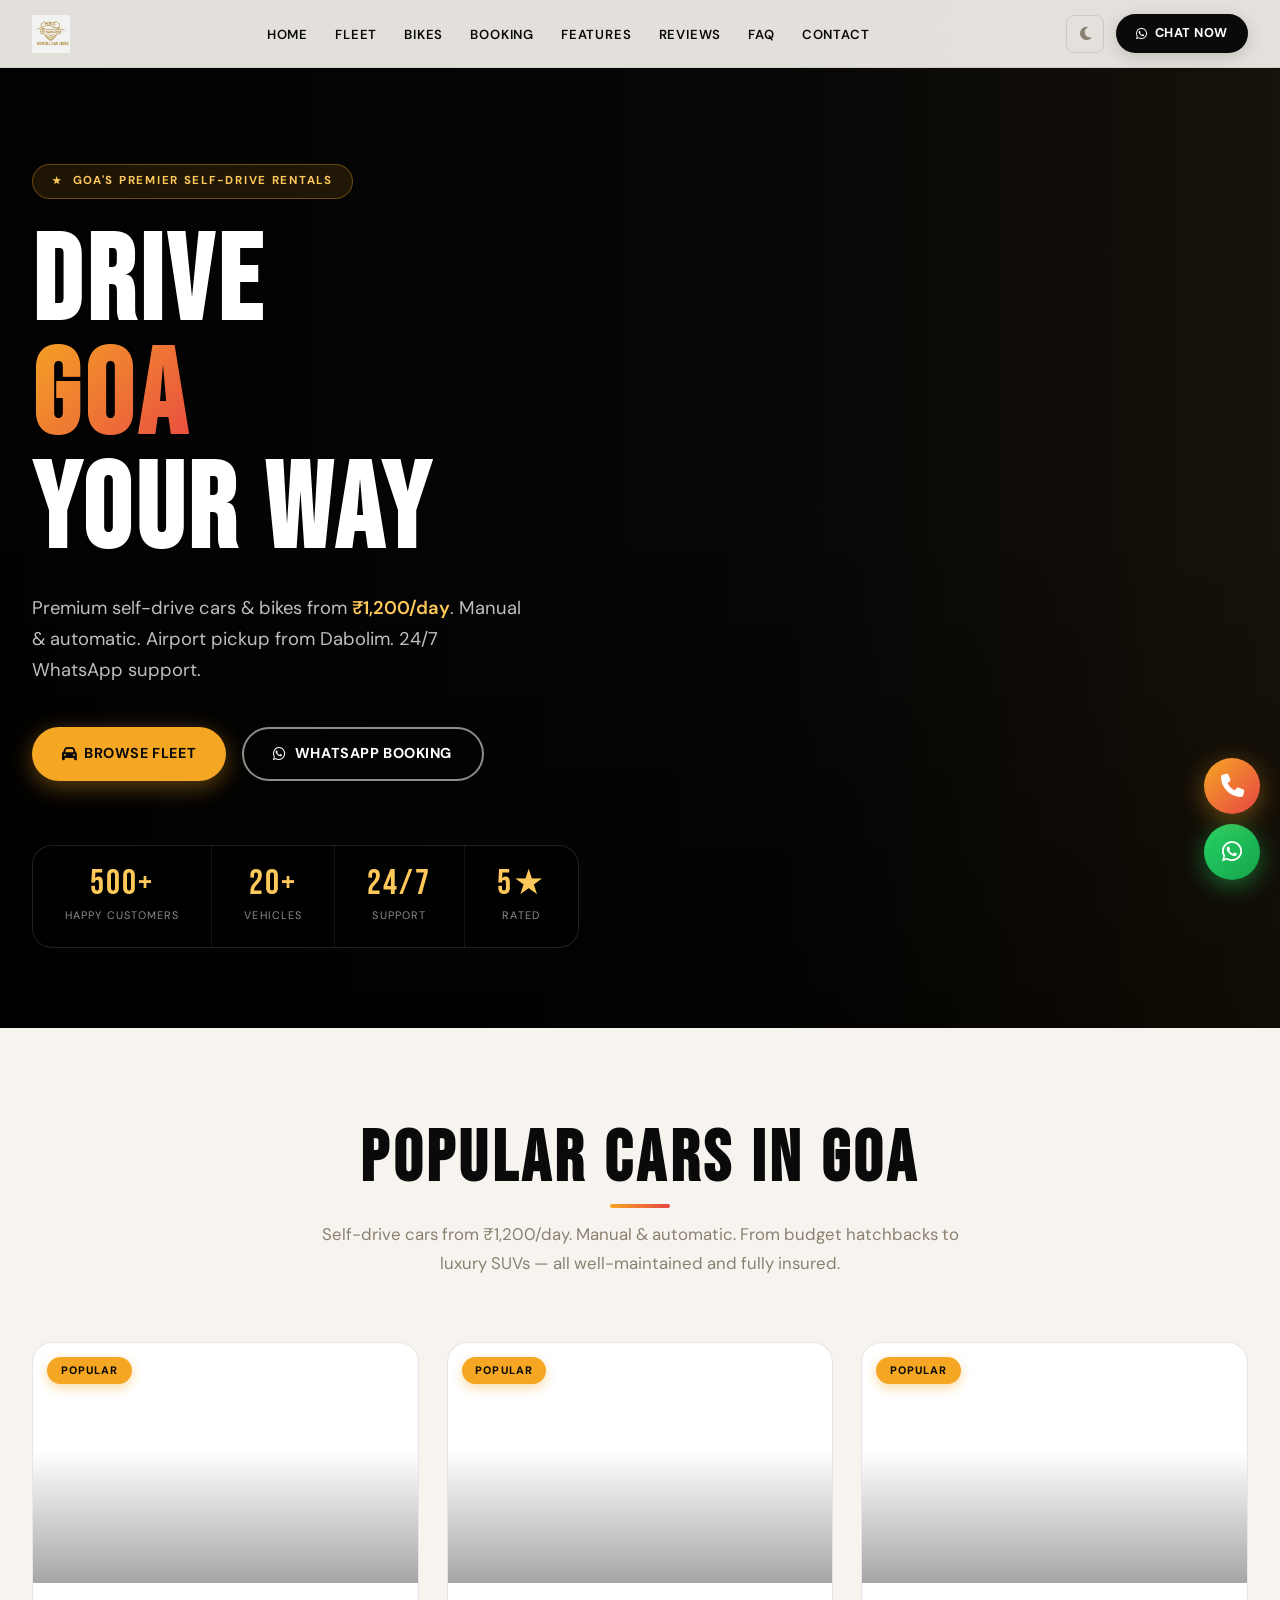
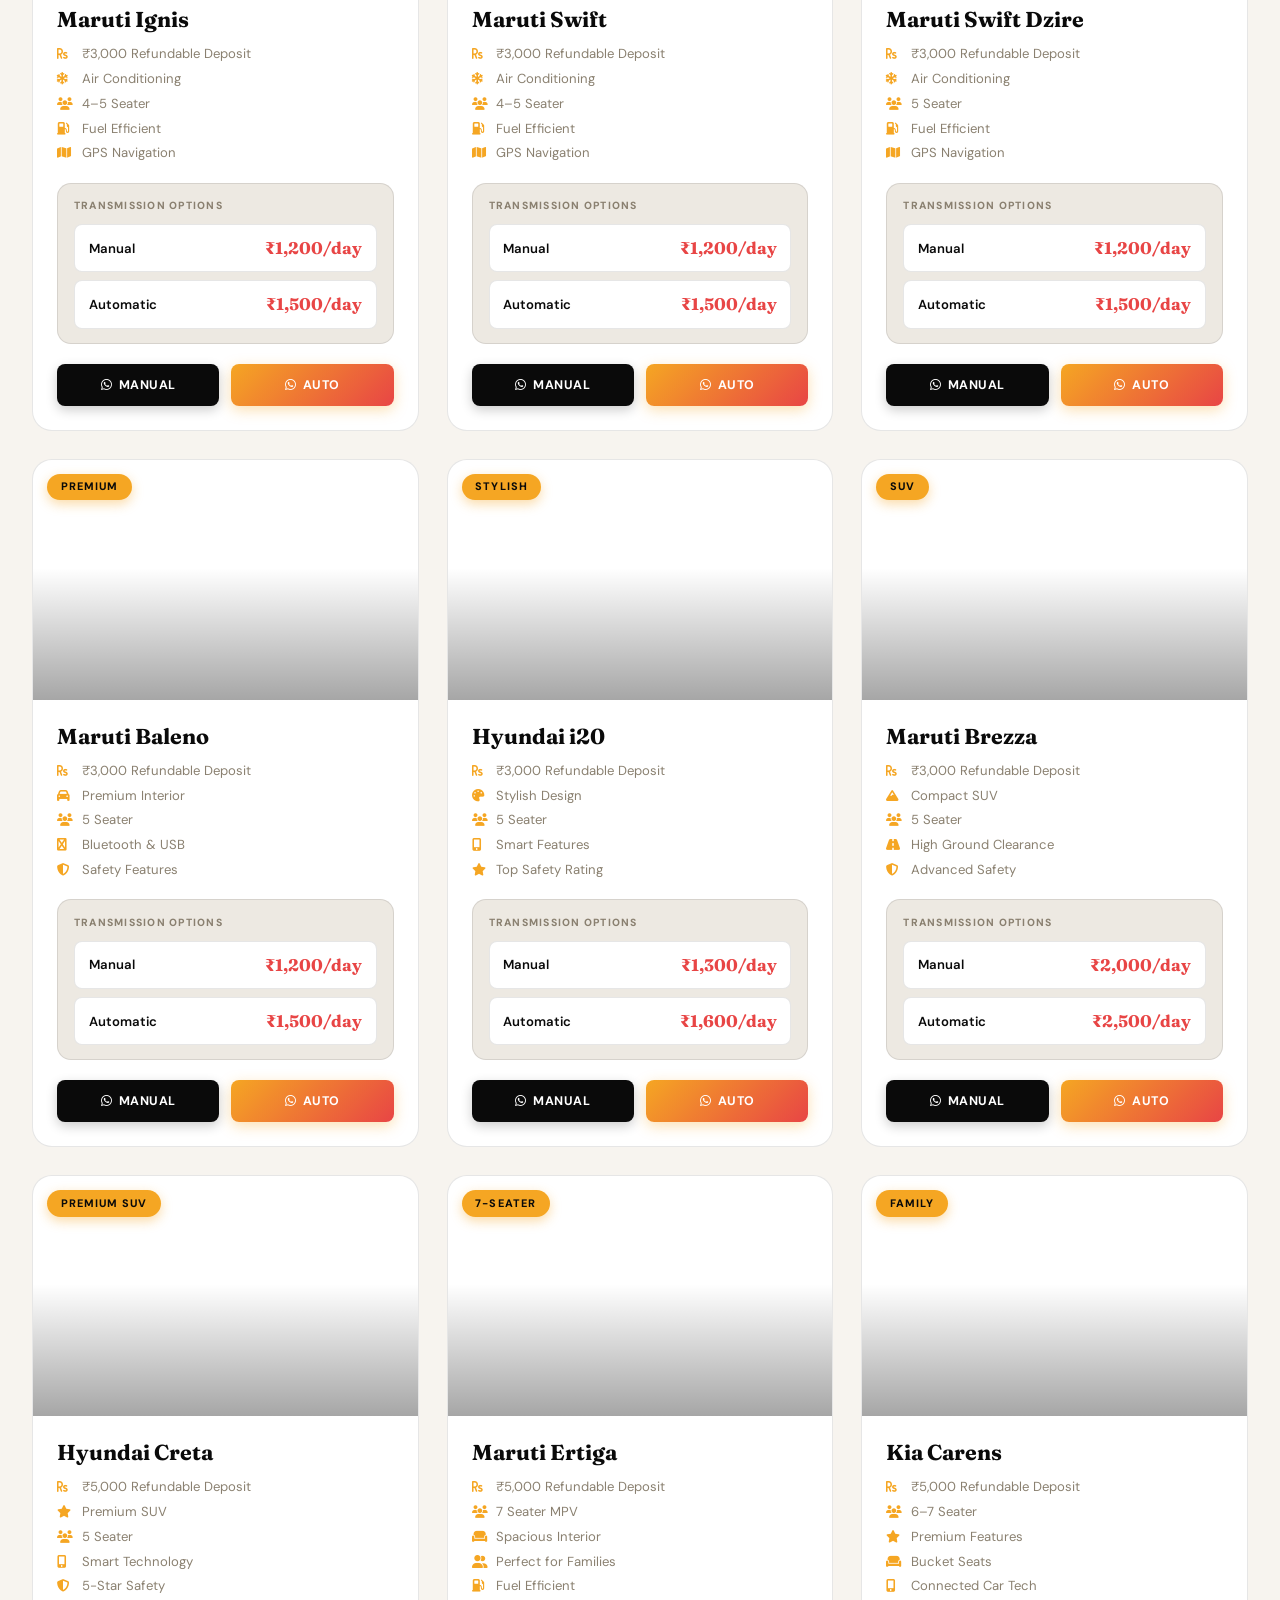
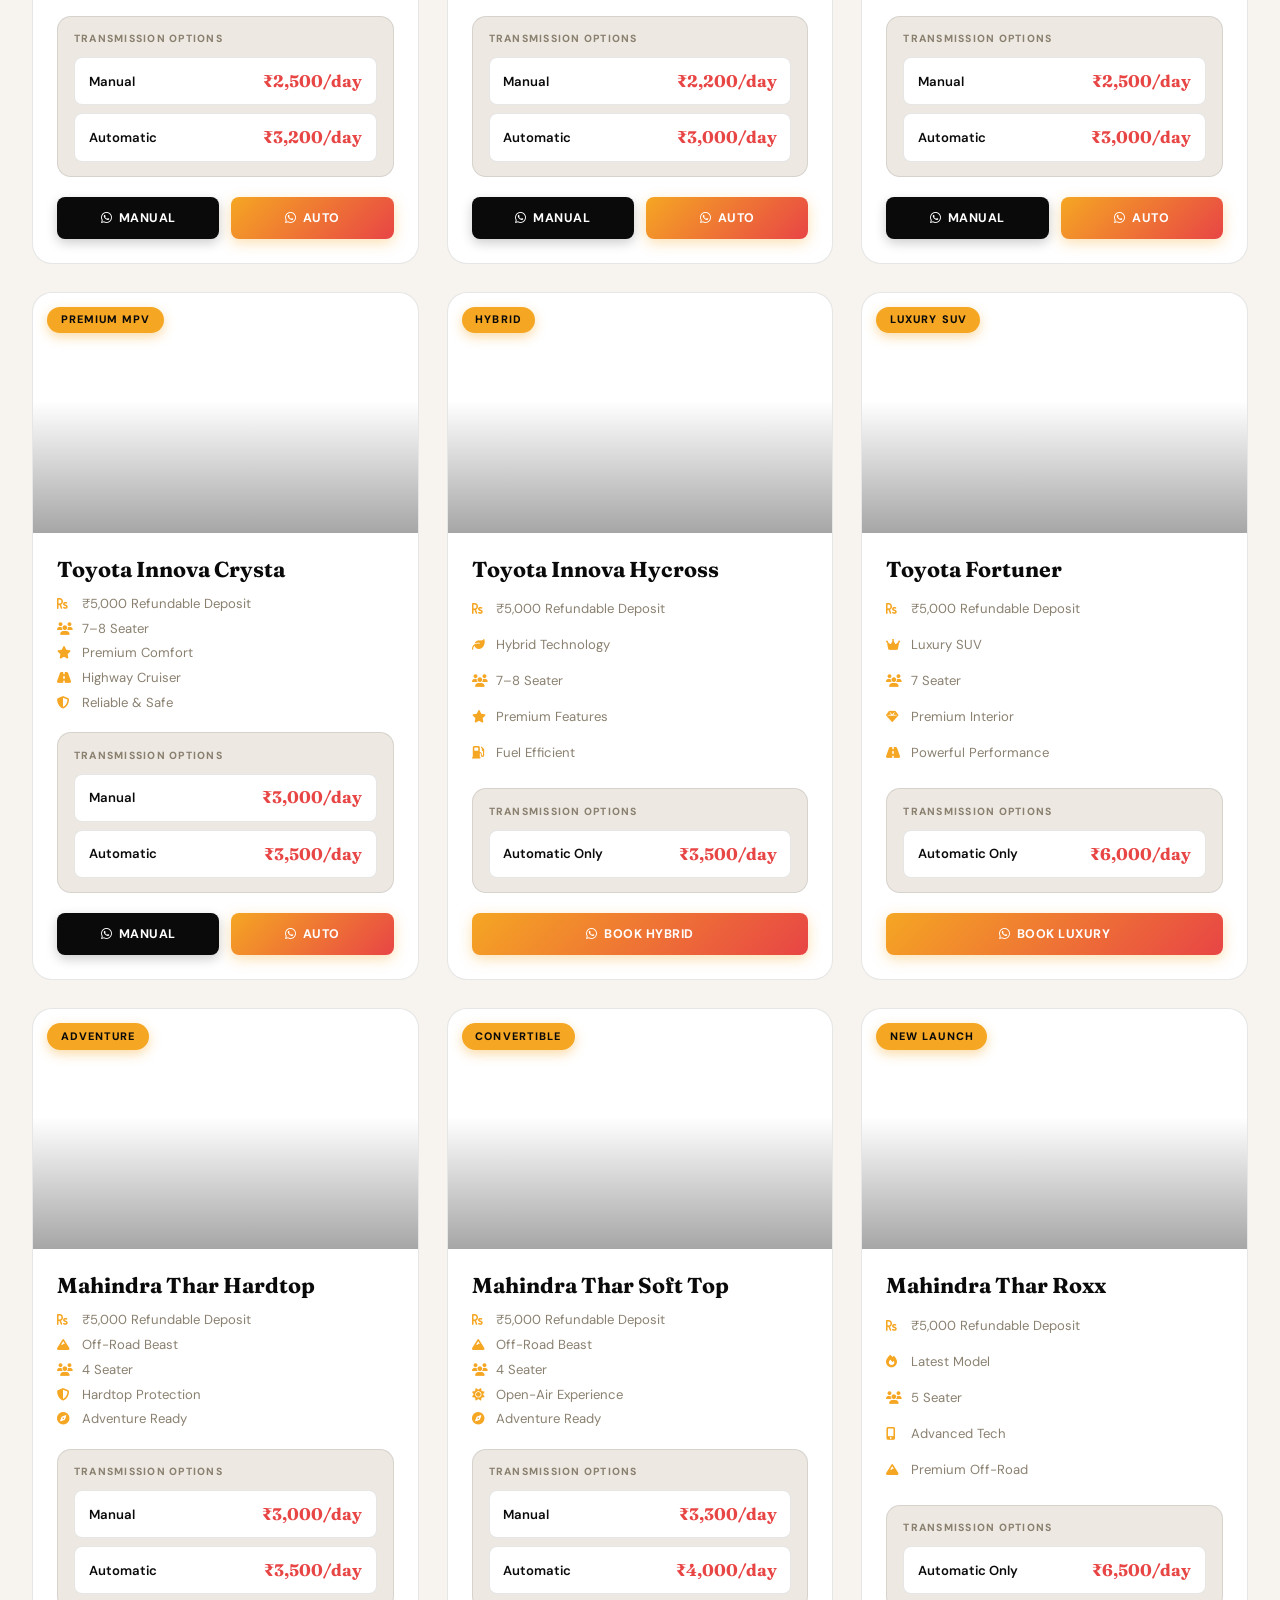
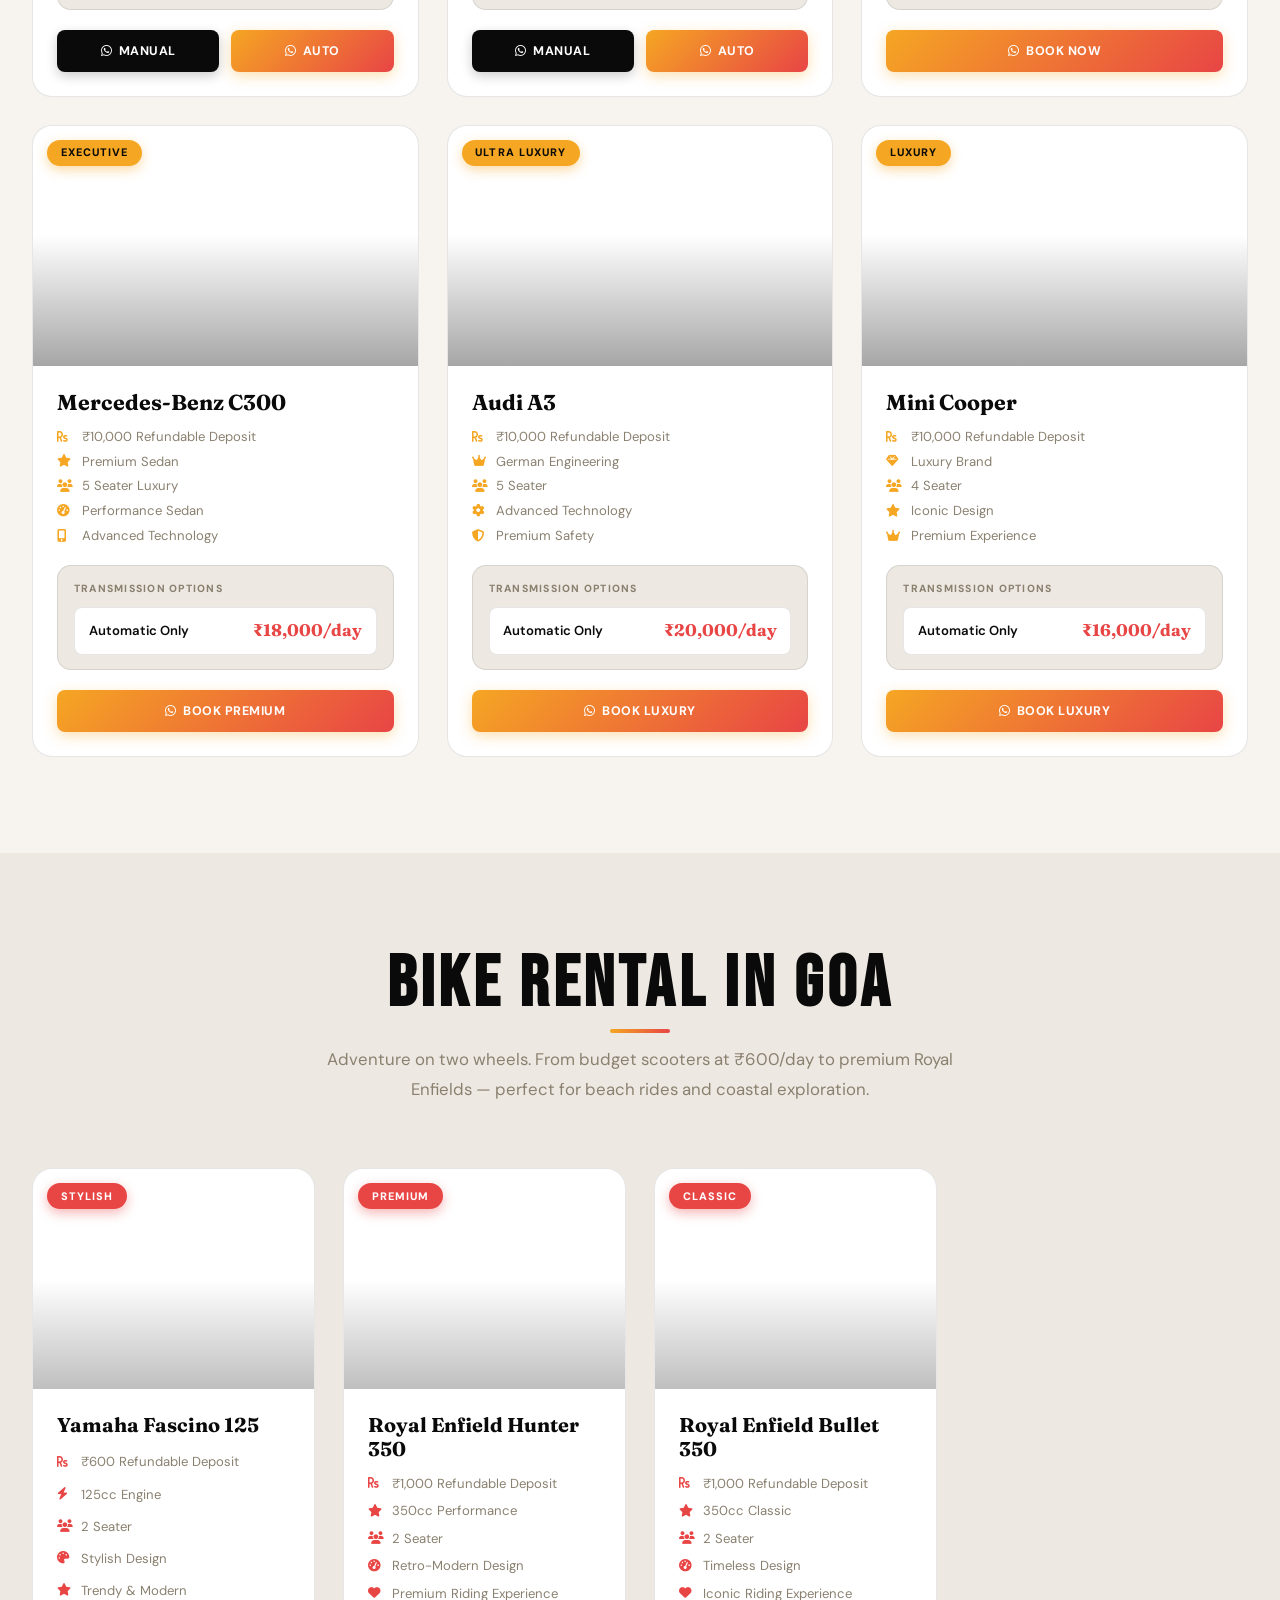
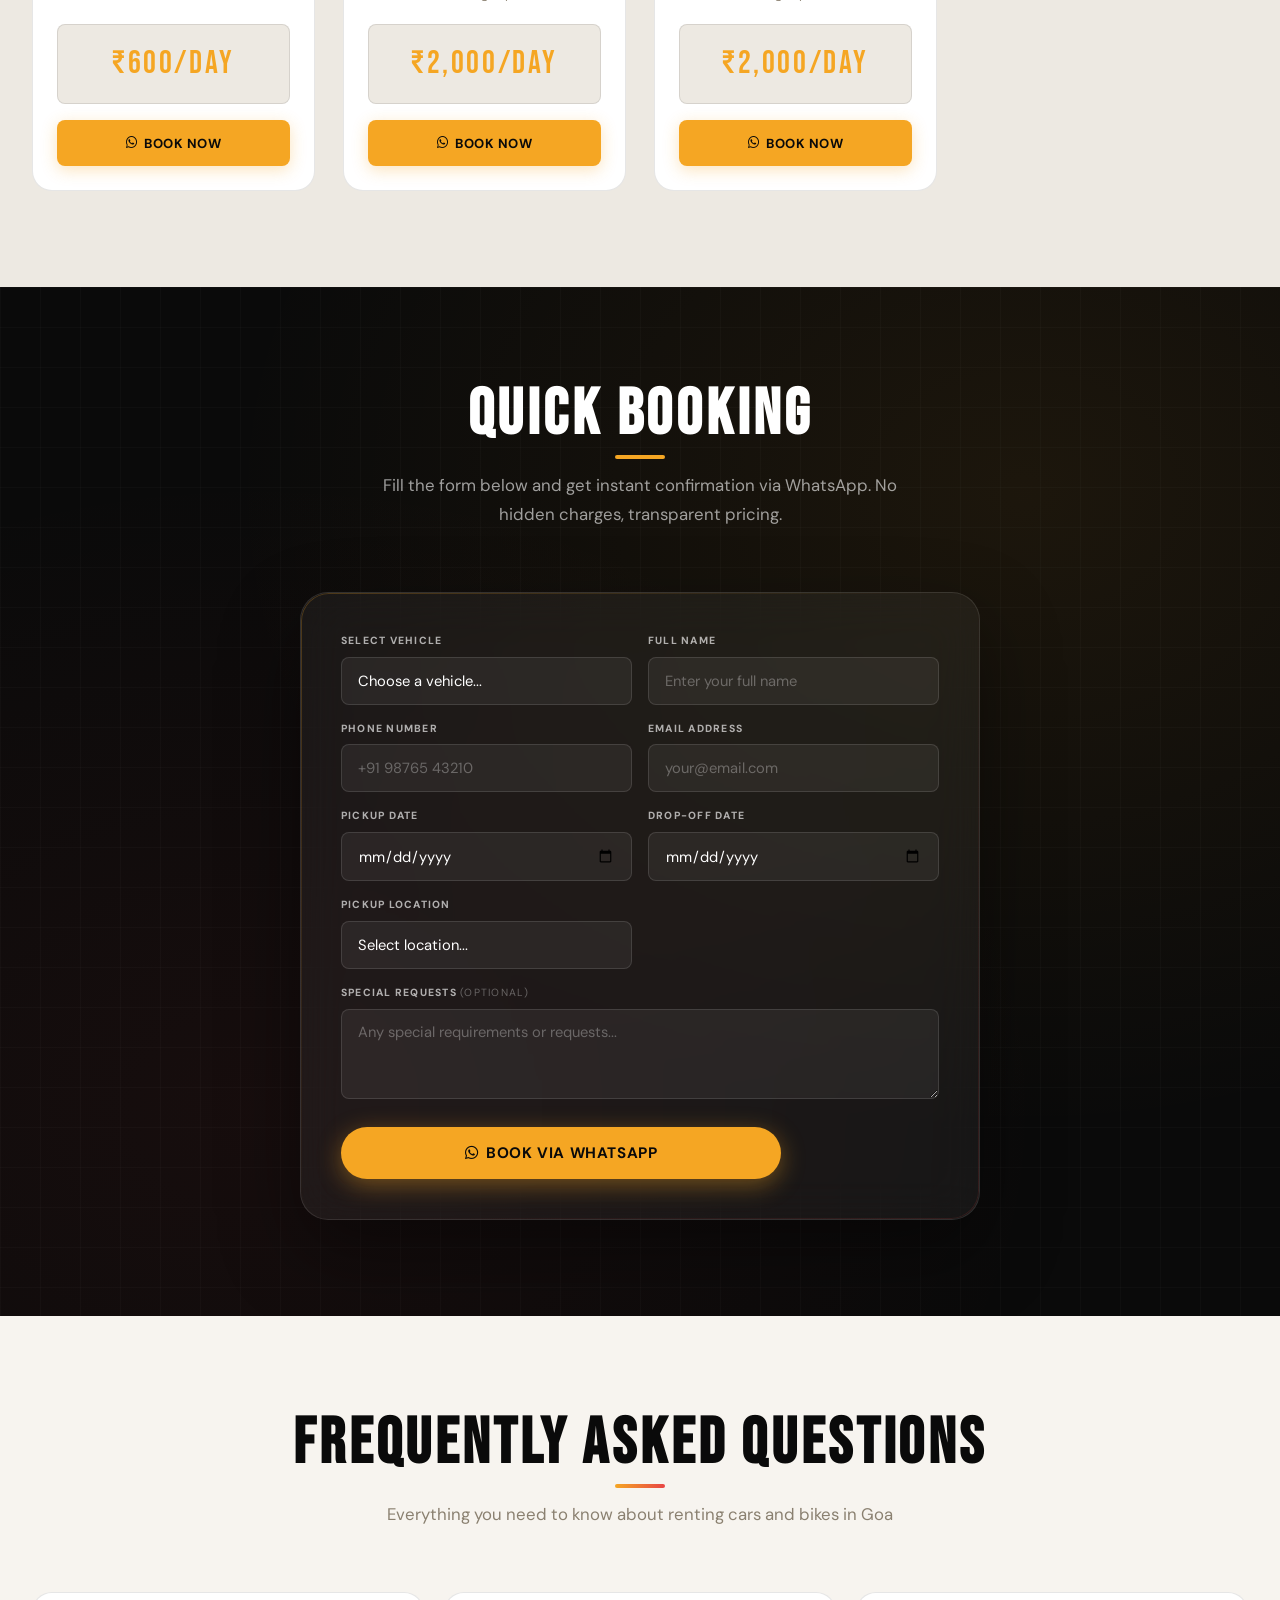
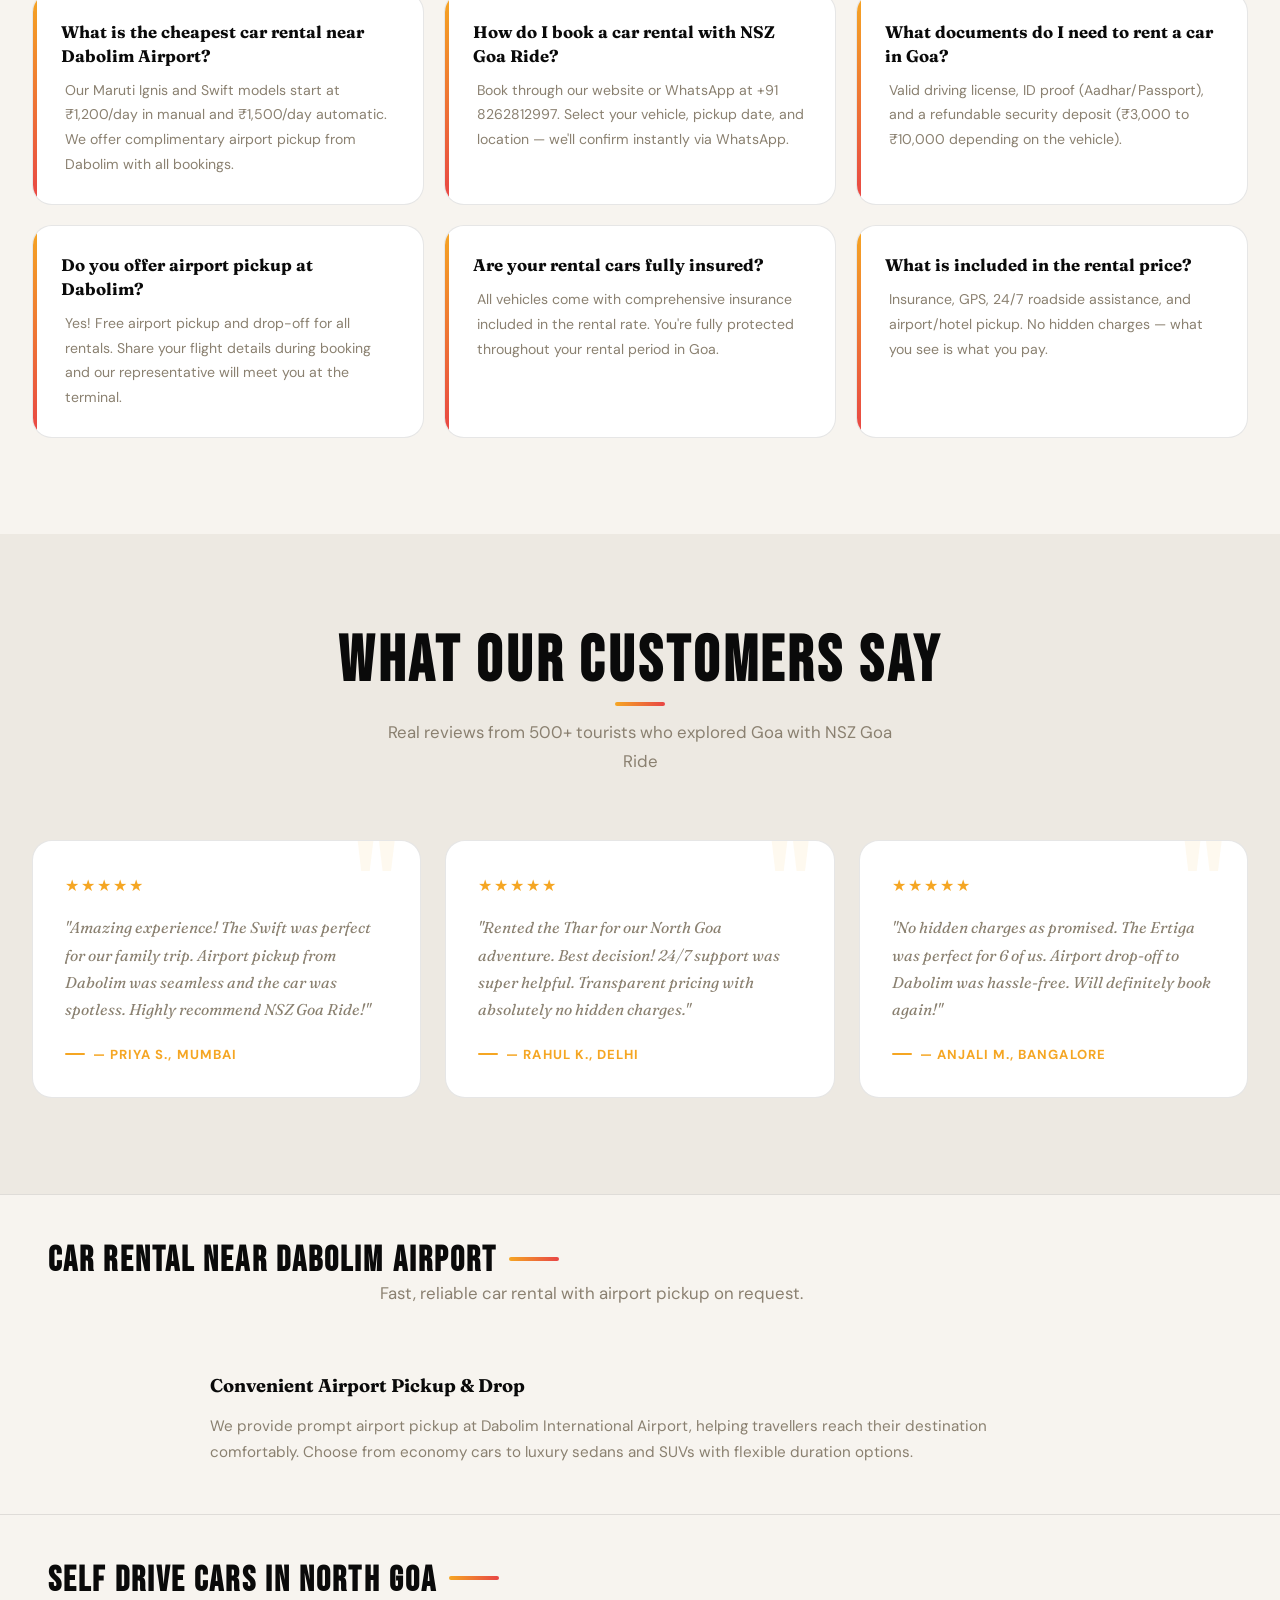
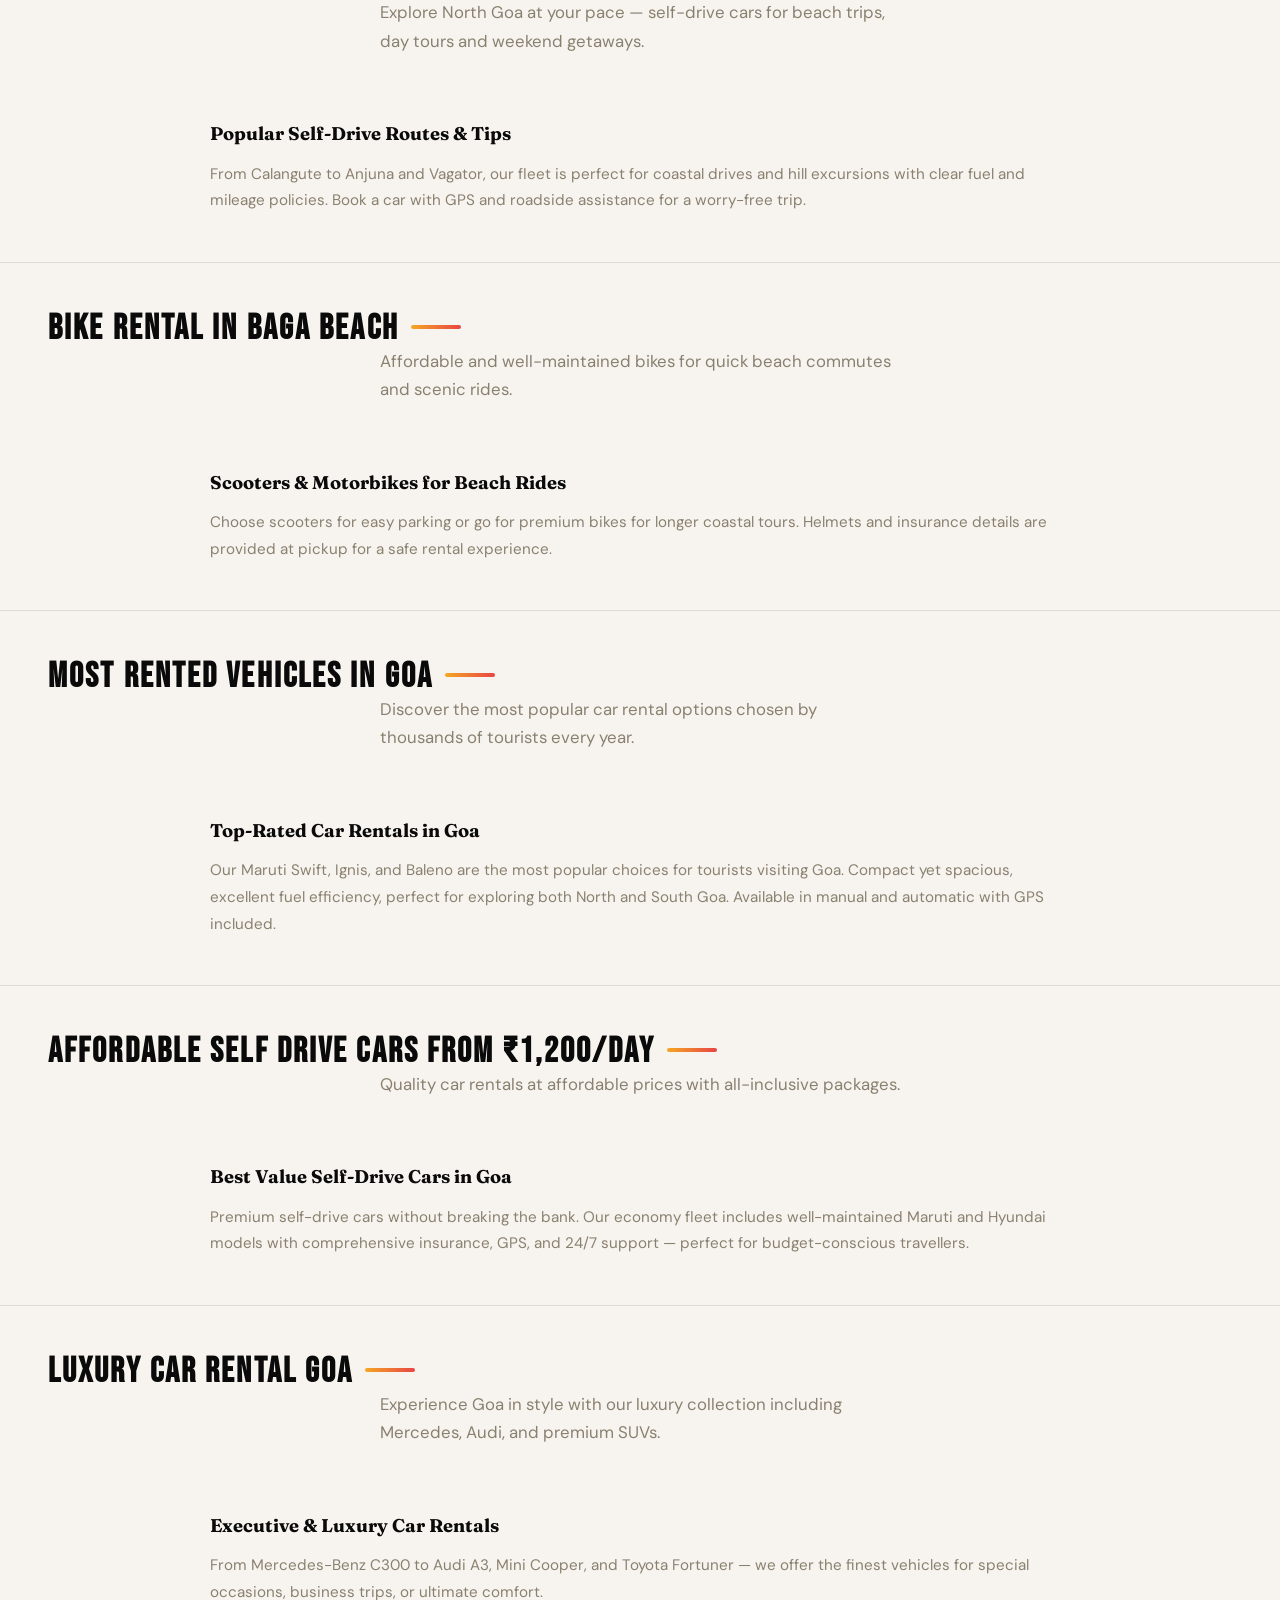
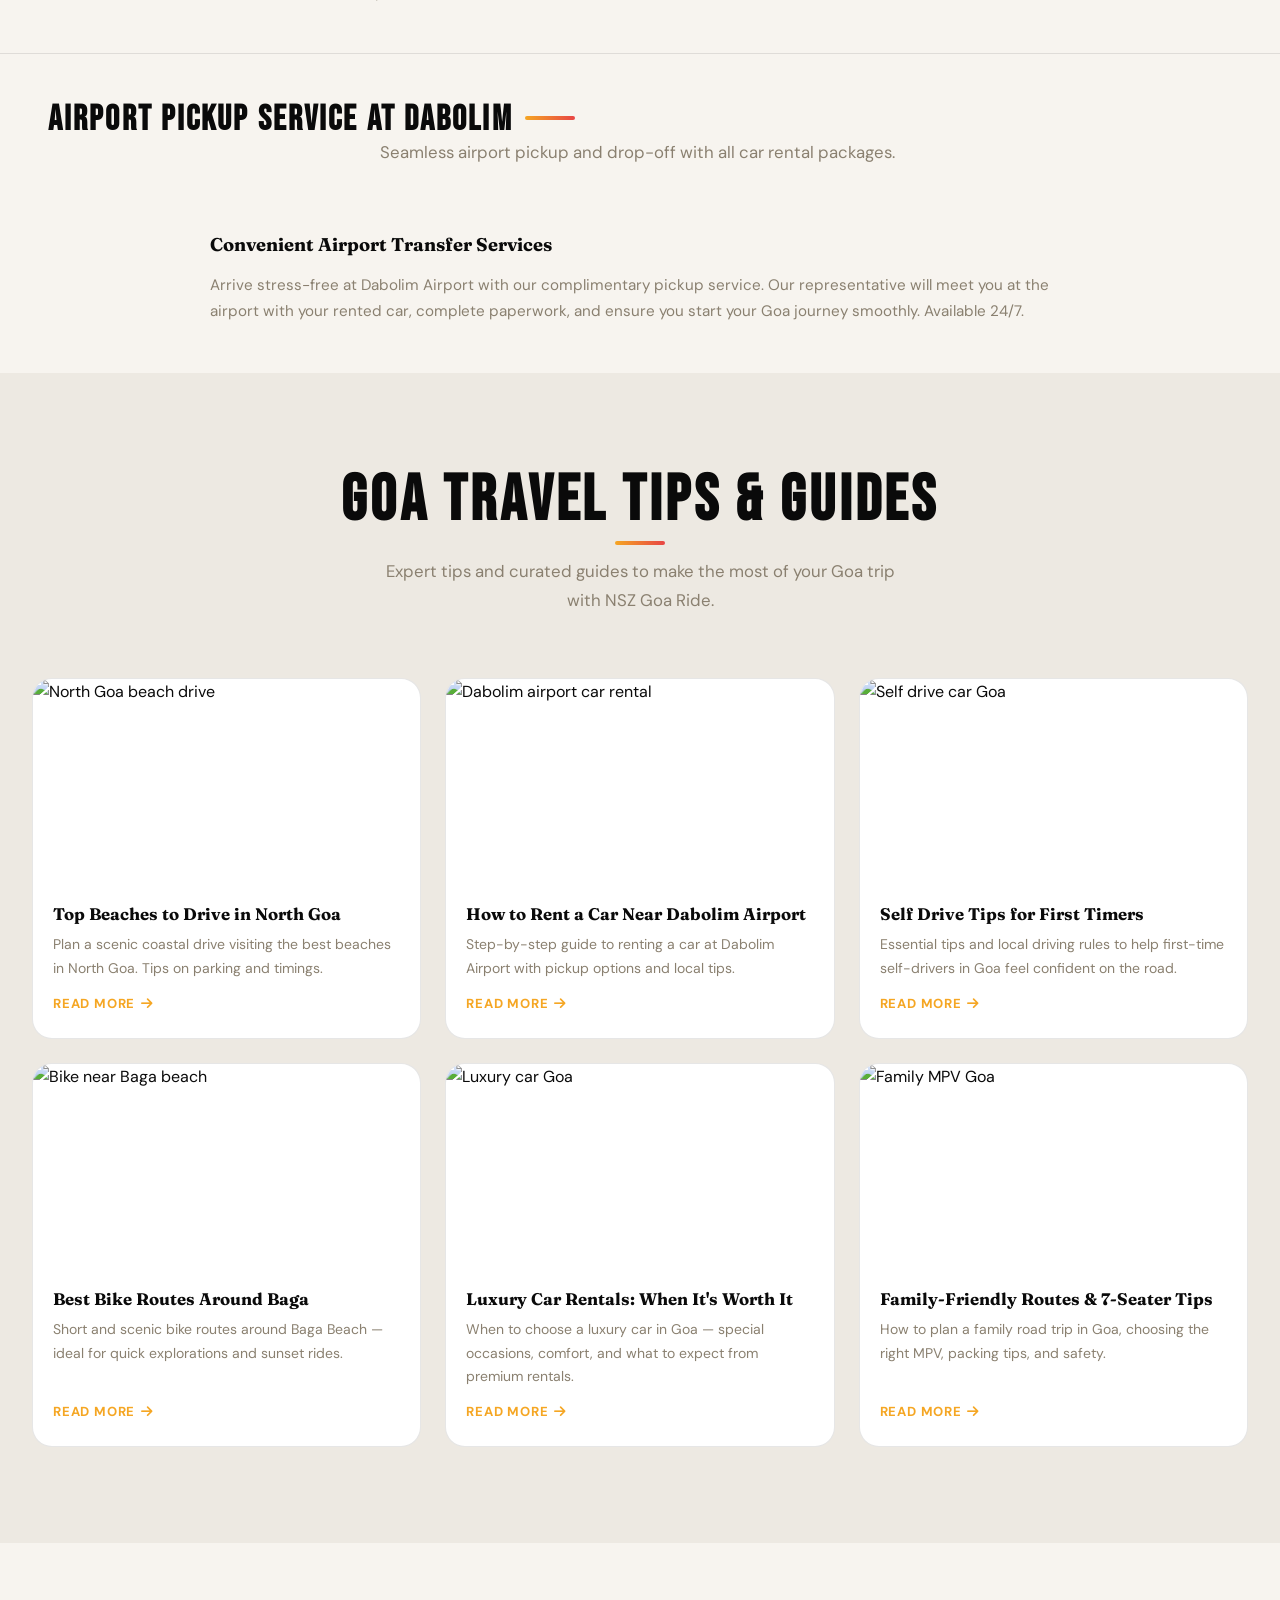
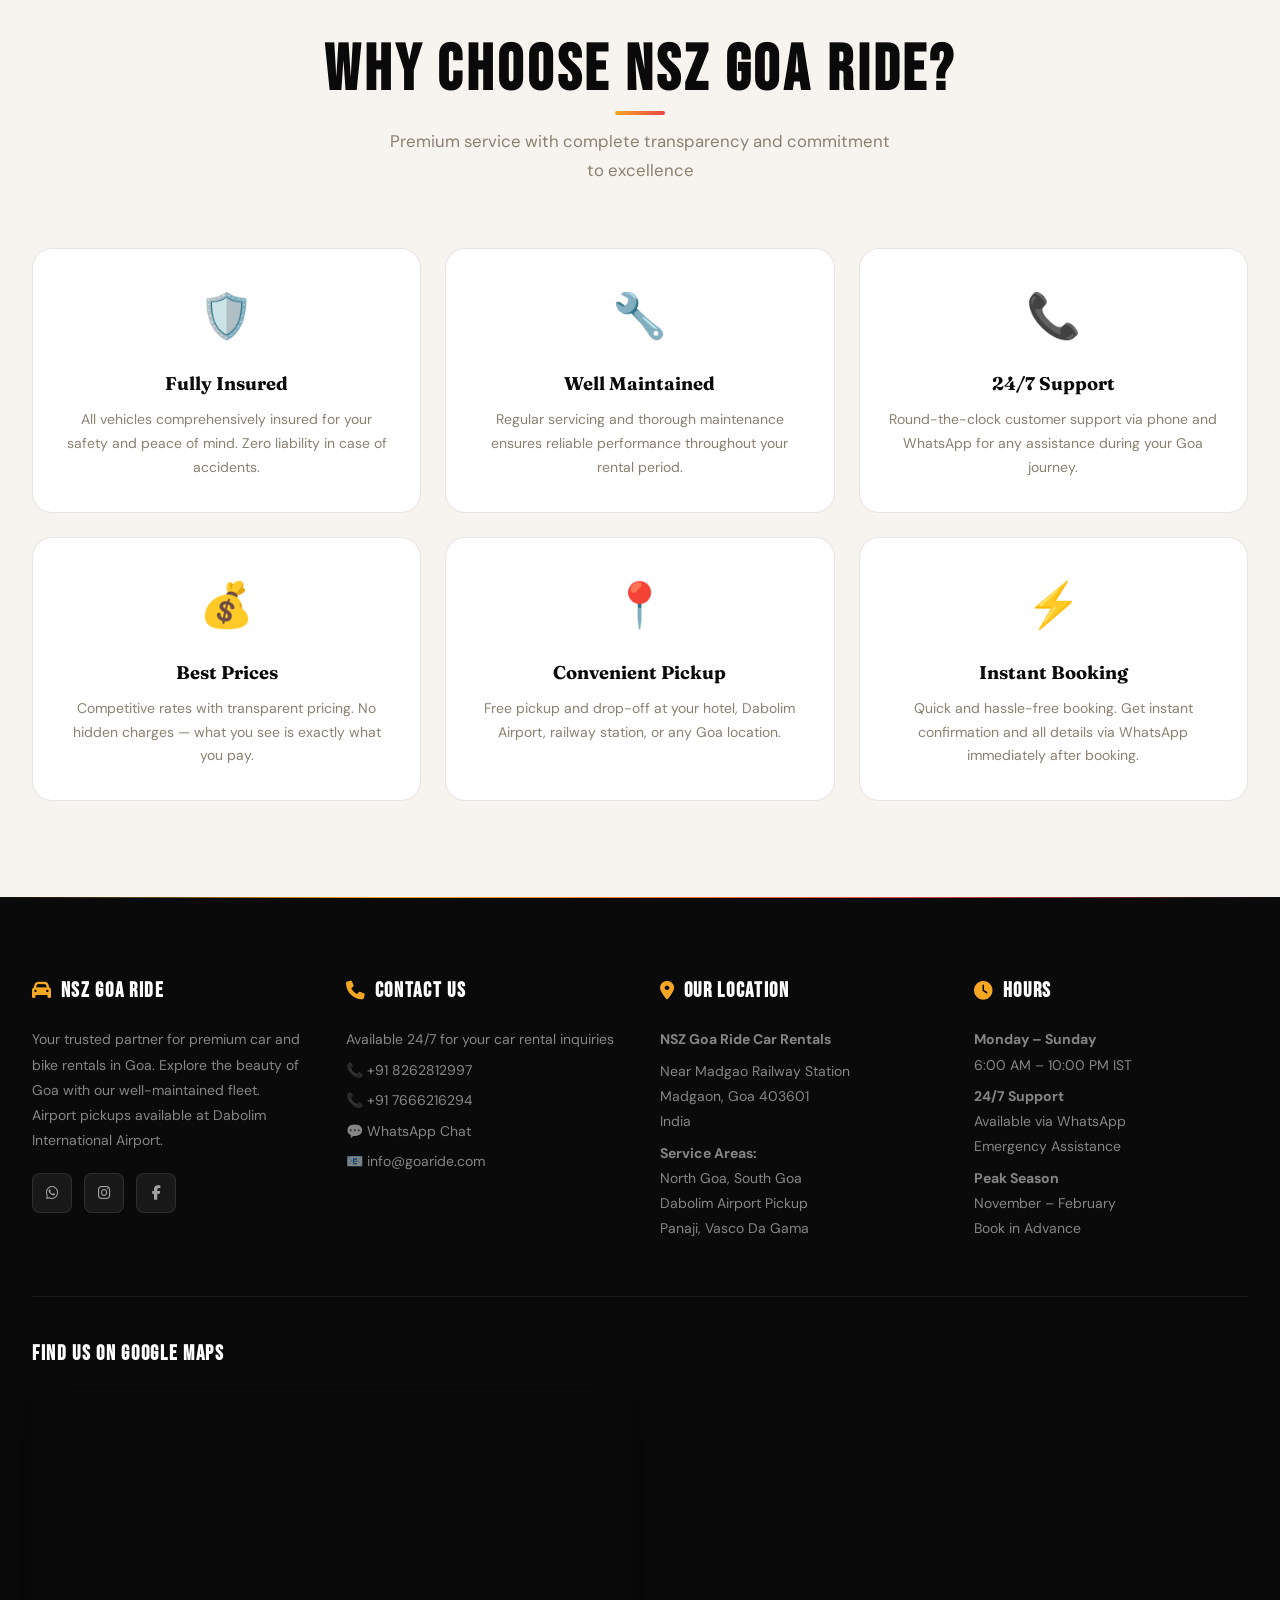
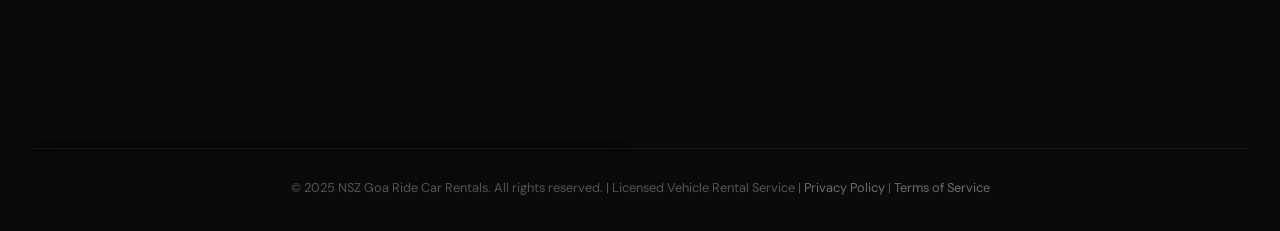
==== commit 9d3e0320: "Add files via upload" ====
--- a/index.html
+++ b/index.html
@@ -13,291 +13,62 @@
     <meta name="robots" content="index, follow, max-snippet:-1, max-image-preview:large, max-video-preview:-1">
     <meta name="google-site-verification" content="3HJHwZZQOxc6hG-7Ogy3cnC52ZG2wvNZy_5-hOrjszw" />
 
-    <!-- Canonical URL -->
     <link rel="canonical" href="https://nszgoaride.com">
 
-    <!-- Open Graph Meta Tags -->
     <meta property="og:type" content="website">
     <meta property="og:title" content="Car Rental Goa | Self Drive Cars from ₹1,200/day | NSZ Goa Ride">
-    <meta property="og:description"
-        content="Rent premium cars in Goa from ₹1,200/day. BMW, Audi, Fortuner, Thar & more. Airport pickup, 24/7 WhatsApp support.">
+    <meta property="og:description" content="Rent premium cars in Goa from ₹1,200/day. BMW, Audi, Fortuner, Thar & more. Airport pickup, 24/7 WhatsApp support.">
     <meta property="og:image" content="https://nszgoaride.com/image/logo.png">
-    <meta property="og:image:width" content="1200">
-    <meta property="og:image:height" content="630">
-    <meta property="og:image:alt" content="NSZ Goa Ride - Premium Car Rental in Goa">
     <meta property="og:url" content="https://nszgoaride.com">
     <meta property="og:site_name" content="NSZ Goa Ride">
 
-    <!-- Twitter Card Meta Tags -->
     <meta name="twitter:card" content="summary_large_image">
     <meta name="twitter:title" content="Car Rental Goa | Self Drive Cars | NSZ Goa Ride">
-    <meta name="twitter:description"
-        content="Self-drive car rentals from ₹1,200/day. Airport pickup, 24/7 support, instant WhatsApp booking.">
+    <meta name="twitter:description" content="Self-drive car rentals from ₹1,200/day. Airport pickup, 24/7 support, instant WhatsApp booking.">
     <meta name="twitter:image" content="https://nszgoaride.com/image/logo.png">
-    <meta name="twitter:creator" content="@nszgoaride">
-
-    <!-- Geo Tags for Local SEO -->
+
     <meta name="geo.region" content="IN-GA">
     <meta name="geo.placename" content="Goa, India">
     <meta name="geo.position" content="15.2993;73.8243">
     <meta name="ICBM" content="15.2993, 73.8243">
-
-    <!-- Additional Meta Tags -->
-    <meta name="application-name" content="GoaRide">
+    <meta name="theme-color" content="#f5a623">
     <meta name="apple-mobile-web-app-capable" content="yes">
     <meta name="apple-mobile-web-app-status-bar-style" content="black-translucent">
-    <meta name="theme-color" content="#0ea5e9">
-    <meta name="msapplication-TileColor" content="#0ea5e9">
-
-    <!-- Preload Critical Resources -->
-    <link rel="preload" as="style" href="style.css">
-    <link rel="preload" as="font"
-        href="https://fonts.googleapis.com/css2?family=Inter:wght@300;400;500;600;700;800&family=Playfair+Display:wght@600;700&display=swap"
-        type="font/woff2" crossorigin>
-
-    <!-- Favicon -->
+
     <link rel="icon" href="image/favicon.ico" type="image/x-icon">
     <link rel="shortcut icon" href="image/favicon.ico">
     <link rel="apple-touch-icon" href="image/favicon.ico">
 
-    <!-- Font Awesome CSS -->
+    <!-- Font Awesome -->
     <link href="https://cdnjs.cloudflare.com/ajax/libs/font-awesome/6.4.0/css/all.min.css" rel="stylesheet">
-
-    <!-- Google Fonts -->
-    <link
-        href="https://fonts.googleapis.com/css2?family=Inter:wght@300;400;500;600;700;800&family=Playfair+Display:wght@600;700&display=swap"
-        rel="stylesheet">
-
+    <!-- Google Fonts: Bebas Neue + Fraunces + DM Sans -->
+    <link href="https://fonts.googleapis.com/css2?family=Bebas+Neue&family=Fraunces:ital,wght@0,300;0,700;0,900;1,300;1,700&family=DM+Sans:wght@300;400;500;600;700&display=swap" rel="stylesheet">
     <!-- Main Stylesheet -->
     <link rel="stylesheet" href="style.css">
 
-    <!-- JSON-LD Schema for CarRental Business -->
+    <!-- JSON-LD Schema -->
     <script type="application/ld+json">
-    {
-        "@context": "https://schema.org/",
-        "@type": "CarRental",
-        "name": "NSZ Goa Ride",
-        "description": "Premium self-drive car and bike rentals in Goa with airport pickup and 24/7 support",
-        "url": "https://nszgoaride.com",
-        "logo": "https://nszgoaride.com/image/logo.png",
-        "telephone": "+91 8262812997",
-        "email": "info@nszgoaride.com",
-        "address": {
-            "@type": "PostalAddress",
-            "streetAddress": "Sanscar Society, Madgaon",
-            "addressLocality": "Madgaon",
-            "addressRegion": "Goa",
-            "postalCode": "403601",
-            "addressCountry": "IN"
-        },
-        "areaServed": {
-            "@type": "City",
-            "name": "Goa",
-            "description": "North Goa, South Goa, Madgaon, Dabolim Airport"
-        },
-        "priceRange": "₹500-₹20000",
-        "openingHoursSpecification": {
-            "@type": "OpeningHoursSpecification",
-            "dayOfWeek": ["Monday", "Tuesday", "Wednesday", "Thursday", "Friday", "Saturday", "Sunday"],
-            "opens": "06:00",
-            "closes": "22:00"
-        },
-        "sameAs": [
-            "https://www.instagram.com/nszgoaride",
-            "https://www.facebook.com/nszgoaride"
-        ],
-        "reviews": {
-            "@type": "Review",
-            "ratingValue": "5",
-            "reviewCount": "500"
-        }
-    }
+    {"@context":"https://schema.org/","@type":"CarRental","name":"NSZ Goa Ride","description":"Premium self-drive car and bike rentals in Goa with airport pickup and 24/7 support","url":"https://nszgoaride.com","logo":"https://nszgoaride.com/image/logo.png","telephone":"+91 8262812997","email":"info@nszgoaride.com","address":{"@type":"PostalAddress","streetAddress":"Sanscar Society, Madgaon","addressLocality":"Madgaon","addressRegion":"Goa","postalCode":"403601","addressCountry":"IN"},"priceRange":"₹500-₹20000"}
     </script>
-
-    <!-- JSON-LD Schema for Organization -->
     <script type="application/ld+json">
-    {
-        "@context": "https://schema.org",
-        "@type": "Organization",
-        "name": "NSZ Goa Ride",
-        "url": "https://nszgoaride.com",
-        "logo": "https://nszgoaride.com/image/logo.png",
-        "sameAs": [
-            "https://www.instagram.com/nszgoaride",
-            "https://www.facebook.com/nszgoaride"
-        ],
-        "contactPoint": {
-            "@type": "ContactPoint",
-            "contactType": "Customer Service",
-            "telephone": "+91 8262812997",
-            "email": "info@nszgoaride.com",
-            "areaServed": "Goa"
-        }
-    }
-    </script>
-
-    <!-- JSON-LD Schema for LocalBusiness -->
-    <script type="application/ld+json">
-    {
-        "@context": "https://schema.org",
-        "@type": "LocalBusiness",
-        "name": "NSZ Goa Ride",
-        "image": "https://nszgoaride.com/image/logo.png",
-        "description": "Premium car and bike rental service in Goa with airport pickup and 24/7 support",
-        "address": {
-            "@type": "PostalAddress",
-            "streetAddress": "Sanscar Society, Madgaon",
-            "addressLocality": "Madgaon",
-            "addressRegion": "Goa",
-            "postalCode": "403601",
-            "addressCountry": "IN"
-        },
-        "telephone": "+91 8262812997",
-        "url": "https://nszgoaride.com",
-        "priceRange": "₹500-₹20000",
-        "geo": {
-            "@type": "GeoCoordinates",
-            "latitude": "15.2674",
-            "longitude": "73.9716"
-        }
-    }
-    </script>
-    "dayOfWeek": ["Monday", "Tuesday", "Wednesday", "Thursday", "Friday", "Saturday", "Sunday"],
-    "opens": "06:00",
-    "closes": "22:00"
-    },
-    "sameAs": [
-    "https://www.instagram.com/goaride",
-    "https://www.facebook.com/goaride"
-    ],
-    "reviews": {
-    "@type": "Review",
-    "ratingValue": "5",
-    "reviewCount": "500"
-    }
-
-    </script>
-
-    <!-- JSON-LD Schema for Organization -->
-    <script type="application/ld+json">
-    {
-        "@context": "https://schema.org",
-        "@type": "Organization",
-        "name": "NSZ Goa Ride",
-        "url": "https://nszgoaride.com",
-        "logo": "https://nszgoaride.com/image/logo.png",
-        "sameAs": [
-            "https://www.instagram.com/nszgoaride",
-            "https://www.facebook.com/nszgoaride"
-        ],
-        "contactPoint": {
-            "@type": "ContactPoint",
-            "contactType": "Customer Service",
-            "telephone": "+91 8262812997",
-            "email": "info@nszgoaride.com",
-            "areaServed": "Goa"
-        }
-    }
-    </script>
-
-    <!-- JSON-LD Schema for LocalBusiness -->
-    <script type="application/ld+json">
-    {
-        "@context": "https://schema.org",
-        "@type": "LocalBusiness",
-        "name": "NSZ Goa Ride",
-        "image": "https://nszgoaride.com/image/logo.png",
-        "description": "Premium car and bike rental service in Goa with airport pickup and 24/7 support",
-        "address": {
-            "@type": "PostalAddress",
-            "streetAddress": "Sanscar Society, Madgaon",
-            "addressLocality": "Madgaon",
-            "addressRegion": "Goa",
-            "postalCode": "403601",
-            "addressCountry": "IN"
-        },
-        "telephone": "+91 8262812997",
-        "url": "https://nszgoaride.com",
-        "priceRange": "₹500-₹20000",
-        "geo": {
-            "@type": "GeoCoordinates",
-            "latitude": "15.2674",
-            "longitude": "73.9716"
-        }
-    }
-    </script>
-
-    <!-- JSON-LD Schema for FAQ -->
-    <script type="application/ld+json">
-    {
-        "@context": "https://schema.org",
-        "@type": "FAQPage",
-        "mainEntity": [
-            {
-                "@type": "Question",
-                "name": "What is the cheapest car rental option near Dabolim Airport?",
-                "acceptedAnswer": {
-                    "@type": "Answer",
-                    "text": "Our Maruti Ignis and Swift models are the most affordable options starting at ₹1,200 per day. Both are available in manual and automatic transmissions. We offer complimentary airport pickup from Dabolim International Airport with all our bookings."
-                }
-            },
-            {
-                "@type": "Question",
-                "name": "How do I book a car rental in Goa with NSZ Goa Ride?",
-                "acceptedAnswer": {
-                    "@type": "Answer",
-                    "text": "Booking is simple and quick! You can book through our website by filling the booking form or directly via WhatsApp at +91 8262812997. Simply select your vehicle, pickup date, and location. We'll send you a confirmation and all details instantly via WhatsApp."
-                }
-            },
-            {
-                "@type": "Question",
-                "name": "What documents do I need to rent a car in Goa?",
-                "acceptedAnswer": {
-                    "@type": "Answer",
-                    "text": "You'll need a valid driving license, ID proof (Aadhar/Passport), and a refundable security deposit. The deposit ranges from ₹3,000 for economy cars to ₹10,000 for luxury vehicles. This is returned in full upon safe return of the vehicle."
-                }
-            },
-            {
-                "@type": "Question",
-                "name": "Do you offer car rental near Dabolim Airport with pickup service?",
-                "acceptedAnswer": {
-                    "@type": "Answer",
-                    "text": "Yes! We offer complimentary airport pickup and drop-off service at Dabolim International Airport for all car rentals. Just mention your flight details and preferred pickup time during booking. Our representative will meet you at the airport with your car."
-                }
-            },
-            {
-                "@type": "Question",
-                "name": "Are your rental cars fully insured?",
-                "acceptedAnswer": {
-                    "@type": "Answer",
-                    "text": "Absolutely! All our vehicles come with comprehensive insurance coverage. The insurance is included in the rental rate, ensuring you're fully protected during your rental period in Goa. We're committed to your safety and peace of mind."
-                }
-            },
-            {
-                "@type": "Question",
-                "name": "What is included in the car rental price?",
-                "acceptedAnswer": {
-                    "@type": "Answer",
-                    "text": "Our rental prices include: comprehensive insurance, GPS navigation system, 24/7 roadside assistance, and airport/hotel pickup and drop-off service. There are no hidden charges. What you see is exactly what you pay for your car rental."
-                }
-            }
-        ]
-    }
+    {"@context":"https://schema.org","@type":"FAQPage","mainEntity":[{"@type":"Question","name":"What is the cheapest car rental option near Dabolim Airport?","acceptedAnswer":{"@type":"Answer","text":"Our Maruti Ignis and Swift models are the most affordable options starting at ₹1,200 per day."}},{"@type":"Question","name":"How do I book a car rental in Goa with NSZ Goa Ride?","acceptedAnswer":{"@type":"Answer","text":"Book through our website or directly via WhatsApp at +91 8262812997."}}]}
     </script>
 </head>
 
 <body>
-    <!-- Loading Skeleton -->
+    <!-- Skeleton Loader -->
     <div class="skeleton-loader" id="skeleton-loader">
         <div class="skeleton-header"></div>
         <div class="skeleton-text"></div>
     </div>
 
-    <!-- Navigation -->
+    <!-- ===================== NAVBAR ===================== -->
     <nav class="navbar" id="navbar" role="navigation" aria-label="Main navigation">
         <div class="nav-container">
-            <div class="logo"><img src="image/logo.png" alt="NSZ Goa Ride - Premium Car and Bike Rental Service Logo"
-                    loading="lazy" width="120" height="40"></div>
+            <div class="logo">
+                <img src="image/logo.png" alt="NSZ Goa Ride – Premium Car Rental in Goa" loading="lazy" width="140" height="44">
+            </div>
+
             <ul class="nav-menu" id="nav-menu">
                 <li><a href="#home">Home</a></li>
                 <li><a href="#vehicles" onclick="showSection('vehicles')">Fleet</a></li>
@@ -308,70 +79,83 @@
                 <li><a href="#faq">FAQ</a></li>
                 <li><a href="#contact">Contact</a></li>
             </ul>
+
             <div class="nav-controls">
                 <button class="dark-mode-toggle" id="dark-mode-toggle" aria-label="Toggle dark mode">
                     <i class="fas fa-moon"></i>
                 </button>
-                <a id="nav-whatsapp-link" href="#" class="nav-whatsapp" target="_blank" rel="noopener"
-                    aria-label="Open WhatsApp chat">
-                    <i class="fab fa-whatsapp"></i> Chat
+                <a id="nav-whatsapp-link" href="#" class="nav-whatsapp" target="_blank" rel="noopener" aria-label="Chat on WhatsApp">
+                    <i class="fab fa-whatsapp"></i> <span>Chat Now</span>
                 </a>
             </div>
-            <div class="mobile-menu" id="mobile-menu">
-                <span></span>
-                <span></span>
-                <span></span>
+
+            <div class="mobile-menu" id="mobile-menu" aria-label="Toggle mobile menu">
+                <span></span><span></span><span></span>
             </div>
         </div>
     </nav>
 
-    <!-- Hero Section -->
+    <!-- ===================== HERO ===================== -->
     <section id="home" class="hero" role="banner">
         <div class="hero-overlay"></div>
-        <div class="hero-content">
-            <h1>Car Rental in Goa | Self Drive Cars from ₹1,200/day</h1>
-            <p>Premium self-drive car and bike rentals in Goa. Choose from manual & automatic options including economy
-                cars, SUVs, luxury vehicles, and bikes for your perfect Goa vacation. Rent car near Madgaon with airport
-                pickup service.</p>
+        <div class="hero-content container">
+            <div class="hero-eyebrow">Goa's Premier Self-Drive Rentals</div>
+            <h1>DRIVE<br><em>GOA</em><br>YOUR WAY</h1>
+            <p>Premium self-drive cars &amp; bikes from <strong>₹1,200/day</strong>. Manual &amp; automatic. Airport pickup from Dabolim. 24/7 WhatsApp support.</p>
             <div class="hero-cta">
-                <a href="#vehicles" class="btn btn-primary" aria-label="Browse car rental fleet">
+                <a href="#vehicles" class="btn btn-primary" aria-label="Browse our fleet">
                     <i class="fas fa-car"></i> Browse Fleet
                 </a>
-                <a id="hero-whatsapp-btn" href="#" class="btn btn-outline" target="_blank" rel="noopener"
-                    aria-label="Book via WhatsApp chat">
+                <a id="hero-whatsapp-btn" href="#" class="btn btn-outline" target="_blank" rel="noopener" aria-label="Book via WhatsApp">
                     <i class="fab fa-whatsapp"></i> WhatsApp Booking
                 </a>
             </div>
-        </div>
-    </section>
-
-    <!-- Vehicles Section -->
+            <div class="hero-stats">
+                <div class="hero-stat">
+                    <span class="hero-stat-value">500+</span>
+                    <span class="hero-stat-label">Happy Customers</span>
+                </div>
+                <div class="hero-stat">
+                    <span class="hero-stat-value">20+</span>
+                    <span class="hero-stat-label">Vehicles</span>
+                </div>
+                <div class="hero-stat">
+                    <span class="hero-stat-value">24/7</span>
+                    <span class="hero-stat-label">Support</span>
+                </div>
+                <div class="hero-stat">
+                    <span class="hero-stat-value">5★</span>
+                    <span class="hero-stat-label">Rated</span>
+                </div>
+            </div>
+        </div>
+    </section>
+
+    <!-- ===================== VEHICLES SECTION ===================== -->
     <section id="vehicles" class="section vehicles-section" data-section="vehicles">
         <div class="container">
             <div class="section-title">
-                <h2>Popular Cars in Goa | Self Drive Cars from ₹1,200/day</h2>
-                <p>Choose from our extensive collection of well-maintained self-drive cars available in both manual and
-                    automatic transmissions. From budget-friendly economy cars starting at ₹1,200/day to luxury vehicles
-                    like BMW, Audi, and luxury SUVs. Rent car near Madgaon with our premium fleet.</p>
+                <h2>Popular Cars in Goa</h2>
+                <p>Self-drive cars from ₹1,200/day. Manual &amp; automatic. From budget hatchbacks to luxury SUVs — all well-maintained and fully insured.</p>
             </div>
 
             <div class="vehicles-grid">
+
                 <!-- Ignis -->
                 <div class="vehicle-card">
-                    <div class="vehicle-image" role="img" aria-label="Maruti Ignis self-drive car rental in Goa"
-                        style="background-image: url('https://image2url.com/r2/default/images/1771085514586-f48442cc-255d-424b-8a86-bd933470a02e.jpeg');">
-                        <img src="https://image2url.com/r2/default/images/1771085514586-f48442cc-255d-424b-8a86-bd933470a02e.jpeg"
-                            alt="Self Drive Car Rental in Goa - Maruti Ignis" loading="lazy" style="display: none;">
+                    <div class="vehicle-image" role="img" aria-label="Maruti Ignis rental Goa"
+                        style="background-image:url('https://image2url.com/r2/default/images/1771085514586-f48442cc-255d-424b-8a86-bd933470a02e.jpeg');">
+                        <img src="https://image2url.com/r2/default/images/1771085514586-f48442cc-255d-424b-8a86-bd933470a02e.jpeg" alt="Maruti Ignis self-drive car rental Goa" loading="lazy" style="display:none;">
                         <div class="vehicle-badge">Popular</div>
                     </div>
                     <div class="vehicle-content">
                         <h3 class="vehicle-title">Maruti Ignis</h3>
                         <ul class="vehicle-features">
-                            <li><i class="fas fa-rupee-sign" aria-hidden="true"></i> ₹3,000 Refundable Deposit</li>
-                            <li><i class="fas fa-snowflake" aria-hidden="true"></i> Air Conditioning</li>
-                            <li><i class="fas fa-users" aria-hidden="true"></i> 4-5 Seater</li>
-                            <li><i class="fas fa-gas-pump" aria-hidden="true"></i> Fuel Efficient</li>
-                            <li><i class="fas fa-map" aria-hidden="true"></i> GPS Navigation</li>
+                            <li><i class="fas fa-rupee-sign"></i> ₹3,000 Refundable Deposit</li>
+                            <li><i class="fas fa-snowflake"></i> Air Conditioning</li>
+                            <li><i class="fas fa-users"></i> 4–5 Seater</li>
+                            <li><i class="fas fa-gas-pump"></i> Fuel Efficient</li>
+                            <li><i class="fas fa-map"></i> GPS Navigation</li>
                         </ul>
                         <div class="transmission-options">
                             <div class="transmission-title">Transmission Options</div>
@@ -387,15 +171,11 @@
                             </div>
                         </div>
                         <div class="book-buttons">
-                            <button class="btn-small btn-manual"
-                                onclick="bookViaWhatsApp('Maruti Ignis', 'Manual', '₹1,200')"
-                                aria-label="Book Maruti Ignis Manual on WhatsApp">
-                                <i class="fab fa-whatsapp"></i> Book Manual
-                            </button>
-                            <button class="btn-small btn-auto"
-                                onclick="bookViaWhatsApp('Maruti Ignis', 'Automatic', '₹1,500')"
-                                aria-label="Book Maruti Ignis Automatic on WhatsApp">
-                                <i class="fab fa-whatsapp"></i> Book Auto
+                            <button class="btn-small btn-manual" onclick="bookViaWhatsApp('Maruti Ignis','Manual','₹1,200')" aria-label="Book Maruti Ignis Manual">
+                                <i class="fab fa-whatsapp"></i> Manual
+                            </button>
+                            <button class="btn-small btn-auto" onclick="bookViaWhatsApp('Maruti Ignis','Automatic','₹1,500')" aria-label="Book Maruti Ignis Automatic">
+                                <i class="fab fa-whatsapp"></i> Auto
                             </button>
                         </div>
                     </div>
@@ -403,20 +183,19 @@
 
                 <!-- Swift -->
                 <div class="vehicle-card">
-                    <div class="vehicle-image" role="img" aria-label="Maruti Swift economy car rental in Goa"
-                        style="background-image: url('https://www.varunmaruti.com/uploads/products/colors/new-swift-pearlr-arctic-white-with-midnight-black-roof.png');">
-                        <img src="https://www.varunmaruti.com/uploads/products/colors/new-swift-pearlr-arctic-white-with-midnight-black-roof.png"
-                            alt="Self Drive Car Rental in Goa - Maruti Swift" loading="lazy" style="display: none;">
+                    <div class="vehicle-image" role="img" aria-label="Maruti Swift rental Goa"
+                        style="background-image:url('https://www.varunmaruti.com/uploads/products/colors/new-swift-pearlr-arctic-white-with-midnight-black-roof.png');">
+                        <img src="https://www.varunmaruti.com/uploads/products/colors/new-swift-pearlr-arctic-white-with-midnight-black-roof.png" alt="Maruti Swift self-drive Goa" loading="lazy" style="display:none;">
                         <div class="vehicle-badge">Popular</div>
                     </div>
                     <div class="vehicle-content">
                         <h3 class="vehicle-title">Maruti Swift</h3>
                         <ul class="vehicle-features">
-                            <li><i class="fas fa-rupee-sign" aria-hidden="true"></i> ₹3,000 Refundable Deposit</li>
-                            <li><i class="fas fa-snowflake" aria-hidden="true"></i> Air Conditioning</li>
-                            <li><i class="fas fa-users" aria-hidden="true"></i> 4-5 Seater</li>
-                            <li><i class="fas fa-gas-pump" aria-hidden="true"></i> Fuel Efficient</li>
-                            <li><i class="fas fa-map" aria-hidden="true"></i> GPS Navigation</li>
+                            <li><i class="fas fa-rupee-sign"></i> ₹3,000 Refundable Deposit</li>
+                            <li><i class="fas fa-snowflake"></i> Air Conditioning</li>
+                            <li><i class="fas fa-users"></i> 4–5 Seater</li>
+                            <li><i class="fas fa-gas-pump"></i> Fuel Efficient</li>
+                            <li><i class="fas fa-map"></i> GPS Navigation</li>
                         </ul>
                         <div class="transmission-options">
                             <div class="transmission-title">Transmission Options</div>
@@ -432,15 +211,11 @@
                             </div>
                         </div>
                         <div class="book-buttons">
-                            <button class="btn-small btn-manual"
-                                onclick="bookViaWhatsApp('Maruti Swift', 'Manual', '₹1,200')"
-                                aria-label="Book Maruti Swift Manual on WhatsApp">
-                                <i class="fab fa-whatsapp"></i> Book Manual
-                            </button>
-                            <button class="btn-small btn-auto"
-                                onclick="bookViaWhatsApp('Maruti Swift', 'Automatic', '₹1,500')"
-                                aria-label="Book Maruti Swift Automatic on WhatsApp">
-                                <i class="fab fa-whatsapp"></i> Book Auto
+                            <button class="btn-small btn-manual" onclick="bookViaWhatsApp('Maruti Swift','Manual','₹1,200')">
+                                <i class="fab fa-whatsapp"></i> Manual
+                            </button>
+                            <button class="btn-small btn-auto" onclick="bookViaWhatsApp('Maruti Swift','Automatic','₹1,500')">
+                                <i class="fab fa-whatsapp"></i> Auto
                             </button>
                         </div>
                     </div>
@@ -449,7 +224,7 @@
                 <!-- Swift Dzire -->
                 <div class="vehicle-card">
                     <div class="vehicle-image"
-                        style="background-image: url('https://image2url.com/r2/default/images/1771082738713-e7c92e6b-5af8-4a10-95ea-2987d819b9c1.jpg');">
+                        style="background-image:url('https://image2url.com/r2/default/images/1771082738713-e7c92e6b-5af8-4a10-95ea-2987d819b9c1.jpg');">
                         <div class="vehicle-badge">Popular</div>
                     </div>
                     <div class="vehicle-content">
@@ -475,13 +250,11 @@
                             </div>
                         </div>
                         <div class="book-buttons">
-                            <button class="btn-small btn-manual"
-                                onclick="bookViaWhatsApp('Maruti Swift Dzire', 'Manual', '₹1,200')">
-                                <i class="fab fa-whatsapp"></i> Book Manual
-                            </button>
-                            <button class="btn-small btn-auto"
-                                onclick="bookViaWhatsApp('Maruti Swift Dzire', 'Automatic', '₹1,500')">
-                                <i class="fab fa-whatsapp"></i> Book Auto
+                            <button class="btn-small btn-manual" onclick="bookViaWhatsApp('Maruti Swift Dzire','Manual','₹1,200')">
+                                <i class="fab fa-whatsapp"></i> Manual
+                            </button>
+                            <button class="btn-small btn-auto" onclick="bookViaWhatsApp('Maruti Swift Dzire','Automatic','₹1,500')">
+                                <i class="fab fa-whatsapp"></i> Auto
                             </button>
                         </div>
                     </div>
@@ -490,7 +263,7 @@
                 <!-- Baleno -->
                 <div class="vehicle-card">
                     <div class="vehicle-image"
-                        style="background-image: url('https://image2url.com/r2/default/images/1771081605318-cf7ecfe1-543f-4a35-8672-53cdda6ce892.jpeg');">
+                        style="background-image:url('https://image2url.com/r2/default/images/1771081605318-cf7ecfe1-543f-4a35-8672-53cdda6ce892.jpeg');">
                         <div class="vehicle-badge">Premium</div>
                     </div>
                     <div class="vehicle-content">
@@ -499,7 +272,7 @@
                             <li><i class="fas fa-rupee-sign"></i> ₹3,000 Refundable Deposit</li>
                             <li><i class="fas fa-car"></i> Premium Interior</li>
                             <li><i class="fas fa-users"></i> 5 Seater</li>
-                            <li><i class="fas fa-bluetooth"></i> Bluetooth & USB</li>
+                            <li><i class="fas fa-bluetooth"></i> Bluetooth &amp; USB</li>
                             <li><i class="fas fa-shield-alt"></i> Safety Features</li>
                         </ul>
                         <div class="transmission-options">
@@ -516,13 +289,11 @@
                             </div>
                         </div>
                         <div class="book-buttons">
-                            <button class="btn-small btn-manual"
-                                onclick="bookViaWhatsApp('Maruti Baleno', 'Manual', '₹1,200')">
-                                <i class="fab fa-whatsapp"></i> Book Manual
-                            </button>
-                            <button class="btn-small btn-auto"
-                                onclick="bookViaWhatsApp('Maruti Baleno', 'Automatic', '₹1,500')">
-                                <i class="fab fa-whatsapp"></i> Book Auto
+                            <button class="btn-small btn-manual" onclick="bookViaWhatsApp('Maruti Baleno','Manual','₹1,200')">
+                                <i class="fab fa-whatsapp"></i> Manual
+                            </button>
+                            <button class="btn-small btn-auto" onclick="bookViaWhatsApp('Maruti Baleno','Automatic','₹1,500')">
+                                <i class="fab fa-whatsapp"></i> Auto
                             </button>
                         </div>
                     </div>
@@ -531,7 +302,7 @@
                 <!-- i20 -->
                 <div class="vehicle-card">
                     <div class="vehicle-image"
-                        style="background-image: url('https://image2url.com/r2/default/images/1771084107396-de073f29-76b3-4b8d-9009-be3059a77fba.jpeg');">
+                        style="background-image:url('https://image2url.com/r2/default/images/1771084107396-de073f29-76b3-4b8d-9009-be3059a77fba.jpeg');">
                         <div class="vehicle-badge">Stylish</div>
                     </div>
                     <div class="vehicle-content">
@@ -557,13 +328,11 @@
                             </div>
                         </div>
                         <div class="book-buttons">
-                            <button class="btn-small btn-manual"
-                                onclick="bookViaWhatsApp('Hyundai i20', 'Manual', '₹1,300')">
-                                <i class="fab fa-whatsapp"></i> Book Manual
-                            </button>
-                            <button class="btn-small btn-auto"
-                                onclick="bookViaWhatsApp('Hyundai i20', 'Automatic', '₹1,600')">
-                                <i class="fab fa-whatsapp"></i> Book Auto
+                            <button class="btn-small btn-manual" onclick="bookViaWhatsApp('Hyundai i20','Manual','₹1,300')">
+                                <i class="fab fa-whatsapp"></i> Manual
+                            </button>
+                            <button class="btn-small btn-auto" onclick="bookViaWhatsApp('Hyundai i20','Automatic','₹1,600')">
+                                <i class="fab fa-whatsapp"></i> Auto
                             </button>
                         </div>
                     </div>
@@ -572,7 +341,7 @@
                 <!-- Brezza -->
                 <div class="vehicle-card">
                     <div class="vehicle-image"
-                        style="background-image: url('https://image2url.com/r2/default/images/1771080613820-4e08e3eb-6cf3-456d-af67-d620cf20afa2.jpeg');">
+                        style="background-image:url('https://image2url.com/r2/default/images/1771080613820-4e08e3eb-6cf3-456d-af67-d620cf20afa2.jpeg');">
                         <div class="vehicle-badge">SUV</div>
                     </div>
                     <div class="vehicle-content">
@@ -598,13 +367,11 @@
                             </div>
                         </div>
                         <div class="book-buttons">
-                            <button class="btn-small btn-manual"
-                                onclick="bookViaWhatsApp('Maruti Brezza', 'Manual', '₹2,000')">
-                                <i class="fab fa-whatsapp"></i> Book Manual
-                            </button>
-                            <button class="btn-small btn-auto"
-                                onclick="bookViaWhatsApp('Maruti Brezza', 'Automatic', '₹2,500')">
-                                <i class="fab fa-whatsapp"></i> Book Auto
+                            <button class="btn-small btn-manual" onclick="bookViaWhatsApp('Maruti Brezza','Manual','₹2,000')">
+                                <i class="fab fa-whatsapp"></i> Manual
+                            </button>
+                            <button class="btn-small btn-auto" onclick="bookViaWhatsApp('Maruti Brezza','Automatic','₹2,500')">
+                                <i class="fab fa-whatsapp"></i> Auto
                             </button>
                         </div>
                     </div>
@@ -613,7 +380,7 @@
                 <!-- Creta -->
                 <div class="vehicle-card">
                     <div class="vehicle-image"
-                        style="background-image: url('https://image2url.com/r2/default/images/1771082168034-3cea15fd-961e-441b-827a-e772f7a0db43.png');">
+                        style="background-image:url('https://image2url.com/r2/default/images/1771082168034-3cea15fd-961e-441b-827a-e772f7a0db43.png');">
                         <div class="vehicle-badge">Premium SUV</div>
                     </div>
                     <div class="vehicle-content">
@@ -639,13 +406,11 @@
                             </div>
                         </div>
                         <div class="book-buttons">
-                            <button class="btn-small btn-manual"
-                                onclick="bookViaWhatsApp('Hyundai Creta', 'Manual', '₹2,500')">
-                                <i class="fab fa-whatsapp"></i> Book Manual
-                            </button>
-                            <button class="btn-small btn-auto"
-                                onclick="bookViaWhatsApp('Hyundai Creta', 'Automatic', '₹3,200')">
-                                <i class="fab fa-whatsapp"></i> Book Auto
+                            <button class="btn-small btn-manual" onclick="bookViaWhatsApp('Hyundai Creta','Manual','₹2,500')">
+                                <i class="fab fa-whatsapp"></i> Manual
+                            </button>
+                            <button class="btn-small btn-auto" onclick="bookViaWhatsApp('Hyundai Creta','Automatic','₹3,200')">
+                                <i class="fab fa-whatsapp"></i> Auto
                             </button>
                         </div>
                     </div>
@@ -654,7 +419,7 @@
                 <!-- Ertiga -->
                 <div class="vehicle-card">
                     <div class="vehicle-image"
-                        style="background-image: url('https://image2url.com/r2/default/images/1771083423558-6d9933ca-f849-46ea-8f35-24715d02f016.jpeg');">
+                        style="background-image:url('https://image2url.com/r2/default/images/1771083423558-6d9933ca-f849-46ea-8f35-24715d02f016.jpeg');">
                         <div class="vehicle-badge">7-Seater</div>
                     </div>
                     <div class="vehicle-content">
@@ -680,13 +445,11 @@
                             </div>
                         </div>
                         <div class="book-buttons">
-                            <button class="btn-small btn-manual"
-                                onclick="bookViaWhatsApp('Maruti Ertiga', 'Manual', '₹2,200')">
-                                <i class="fab fa-whatsapp"></i> Book Manual
-                            </button>
-                            <button class="btn-small btn-auto"
-                                onclick="bookViaWhatsApp('Maruti Ertiga', 'Automatic', '₹3,000')">
-                                <i class="fab fa-whatsapp"></i> Book Auto
+                            <button class="btn-small btn-manual" onclick="bookViaWhatsApp('Maruti Ertiga','Manual','₹2,200')">
+                                <i class="fab fa-whatsapp"></i> Manual
+                            </button>
+                            <button class="btn-small btn-auto" onclick="bookViaWhatsApp('Maruti Ertiga','Automatic','₹3,000')">
+                                <i class="fab fa-whatsapp"></i> Auto
                             </button>
                         </div>
                     </div>
@@ -695,14 +458,14 @@
                 <!-- Kia Carens -->
                 <div class="vehicle-card">
                     <div class="vehicle-image"
-                        style="background-image: url('https://image2url.com/r2/default/images/1771086756653-26b04aeb-abcb-4bab-bf85-f14a576e0015.jpeg');">
+                        style="background-image:url('https://image2url.com/r2/default/images/1771086756653-26b04aeb-abcb-4bab-bf85-f14a576e0015.jpeg');">
                         <div class="vehicle-badge">Family</div>
                     </div>
                     <div class="vehicle-content">
                         <h3 class="vehicle-title">Kia Carens</h3>
                         <ul class="vehicle-features">
                             <li><i class="fas fa-rupee-sign"></i> ₹5,000 Refundable Deposit</li>
-                            <li><i class="fas fa-users"></i> 6-7 Seater</li>
+                            <li><i class="fas fa-users"></i> 6–7 Seater</li>
                             <li><i class="fas fa-star"></i> Premium Features</li>
                             <li><i class="fas fa-couch"></i> Bucket Seats</li>
                             <li><i class="fas fa-mobile-alt"></i> Connected Car Tech</li>
@@ -721,13 +484,11 @@
                             </div>
                         </div>
                         <div class="book-buttons">
-                            <button class="btn-small btn-manual"
-                                onclick="bookViaWhatsApp('Kia Carens', 'Manual', '₹2,500')">
-                                <i class="fab fa-whatsapp"></i> Book Manual
-                            </button>
-                            <button class="btn-small btn-auto"
-                                onclick="bookViaWhatsApp('Kia Carens', 'Automatic', '₹3,000')">
-                                <i class="fab fa-whatsapp"></i> Book Auto
+                            <button class="btn-small btn-manual" onclick="bookViaWhatsApp('Kia Carens','Manual','₹2,500')">
+                                <i class="fab fa-whatsapp"></i> Manual
+                            </button>
+                            <button class="btn-small btn-auto" onclick="bookViaWhatsApp('Kia Carens','Automatic','₹3,000')">
+                                <i class="fab fa-whatsapp"></i> Auto
                             </button>
                         </div>
                     </div>
@@ -736,17 +497,17 @@
                 <!-- Innova Crysta -->
                 <div class="vehicle-card">
                     <div class="vehicle-image"
-                        style="background-image: url('https://image2url.com/r2/default/images/1771082409934-b12afb7d-7dfd-42d5-a583-c6b96ae3b097.jpeg');">
+                        style="background-image:url('https://image2url.com/r2/default/images/1771082409934-b12afb7d-7dfd-42d5-a583-c6b96ae3b097.jpeg');">
                         <div class="vehicle-badge">Premium MPV</div>
                     </div>
                     <div class="vehicle-content">
                         <h3 class="vehicle-title">Toyota Innova Crysta</h3>
                         <ul class="vehicle-features">
                             <li><i class="fas fa-rupee-sign"></i> ₹5,000 Refundable Deposit</li>
-                            <li><i class="fas fa-users"></i> 7-8 Seater</li>
+                            <li><i class="fas fa-users"></i> 7–8 Seater</li>
                             <li><i class="fas fa-star"></i> Premium Comfort</li>
                             <li><i class="fas fa-road"></i> Highway Cruiser</li>
-                            <li><i class="fas fa-shield-alt"></i> Reliable & Safe</li>
+                            <li><i class="fas fa-shield-alt"></i> Reliable &amp; Safe</li>
                         </ul>
                         <div class="transmission-options">
                             <div class="transmission-title">Transmission Options</div>
@@ -762,13 +523,11 @@
                             </div>
                         </div>
                         <div class="book-buttons">
-                            <button class="btn-small btn-manual"
-                                onclick="bookViaWhatsApp('Toyota Innova Crysta', 'Manual', '₹3,000')">
-                                <i class="fab fa-whatsapp"></i> Book Manual
-                            </button>
-                            <button class="btn-small btn-auto"
-                                onclick="bookViaWhatsApp('Toyota Innova Crysta', 'Automatic', '₹3,500')">
-                                <i class="fab fa-whatsapp"></i> Book Auto
+                            <button class="btn-small btn-manual" onclick="bookViaWhatsApp('Toyota Innova Crysta','Manual','₹3,000')">
+                                <i class="fab fa-whatsapp"></i> Manual
+                            </button>
+                            <button class="btn-small btn-auto" onclick="bookViaWhatsApp('Toyota Innova Crysta','Automatic','₹3,500')">
+                                <i class="fab fa-whatsapp"></i> Auto
                             </button>
                         </div>
                     </div>
@@ -777,7 +536,7 @@
                 <!-- Innova Hycross -->
                 <div class="vehicle-card">
                     <div class="vehicle-image"
-                        style="background-image: url('https://image2url.com/r2/default/images/1771086867555-f1b998ba-9d26-4c0e-b1c8-d55ddb7e33b8.jpeg');">
+                        style="background-image:url('https://image2url.com/r2/default/images/1771086867555-f1b998ba-9d26-4c0e-b1c8-d55ddb7e33b8.jpeg');">
                         <div class="vehicle-badge">Hybrid</div>
                     </div>
                     <div class="vehicle-content">
@@ -785,23 +544,21 @@
                         <ul class="vehicle-features">
                             <li><i class="fas fa-rupee-sign"></i> ₹5,000 Refundable Deposit</li>
                             <li><i class="fas fa-leaf"></i> Hybrid Technology</li>
-                            <li><i class="fas fa-users"></i> 7-8 Seater</li>
+                            <li><i class="fas fa-users"></i> 7–8 Seater</li>
                             <li><i class="fas fa-star"></i> Premium Features</li>
                             <li><i class="fas fa-gas-pump"></i> Fuel Efficient</li>
                         </ul>
                         <div class="transmission-options">
                             <div class="transmission-title">Transmission Options</div>
                             <div class="transmission-grid">
-                                <div class="transmission-option" style="grid-column: 1 / -1;">
+                                <div class="transmission-option" style="grid-column:1/-1;">
                                     <span class="transmission-type">Automatic Only</span>
                                     <span class="transmission-price">₹3,500/day</span>
                                 </div>
                             </div>
                         </div>
-                        <div class="book-buttons" style="grid-template-columns: 1fr;">
-                            <button class="btn-small btn-auto"
-                                onclick="bookViaWhatsApp('Toyota Innova Hycross', 'Automatic', '₹3,500')"
-                                style="width: 100%;">
+                        <div class="book-buttons" style="grid-template-columns:1fr;">
+                            <button class="btn-small btn-auto" onclick="bookViaWhatsApp('Toyota Innova Hycross','Automatic','₹3,500')" style="width:100%;">
                                 <i class="fab fa-whatsapp"></i> Book Hybrid
                             </button>
                         </div>
@@ -811,9 +568,8 @@
                 <!-- Fortuner -->
                 <div class="vehicle-card">
                     <div class="vehicle-image"
-                        style="background-image: url('https://image2url.com/r2/default/images/1771085163103-0cfc8bf6-b170-4f60-9be3-068e68b08592.jpeg');">
-                        <img src="https://image2url.com/r2/default/images/1771085163103-0cfc8bf6-b170-4f60-9be3-068e68b08592.jpeg"
-                            alt="Luxury Car Rental Goa - Toyota Fortuner" loading="lazy" style="display: none;">
+                        style="background-image:url('https://image2url.com/r2/default/images/1771085163103-0cfc8bf6-b170-4f60-9be3-068e68b08592.jpeg');">
+                        <img src="https://image2url.com/r2/default/images/1771085163103-0cfc8bf6-b170-4f60-9be3-068e68b08592.jpeg" alt="Toyota Fortuner luxury rental Goa" loading="lazy" style="display:none;">
                         <div class="vehicle-badge">Luxury SUV</div>
                     </div>
                     <div class="vehicle-content">
@@ -828,16 +584,14 @@
                         <div class="transmission-options">
                             <div class="transmission-title">Transmission Options</div>
                             <div class="transmission-grid">
-                                <div class="transmission-option" style="grid-column: 1 / -1;">
+                                <div class="transmission-option" style="grid-column:1/-1;">
                                     <span class="transmission-type">Automatic Only</span>
                                     <span class="transmission-price">₹6,000/day</span>
                                 </div>
                             </div>
                         </div>
-                        <div class="book-buttons" style="grid-template-columns: 1fr;">
-                            <button class="btn-small btn-auto"
-                                onclick="bookViaWhatsApp('Toyota Fortuner', 'Automatic', '₹6,000')"
-                                style="width: 100%;">
+                        <div class="book-buttons" style="grid-template-columns:1fr;">
+                            <button class="btn-small btn-auto" onclick="bookViaWhatsApp('Toyota Fortuner','Automatic','₹6,000')" style="width:100%;">
                                 <i class="fab fa-whatsapp"></i> Book Luxury
                             </button>
                         </div>
@@ -847,10 +601,8 @@
                 <!-- Thar Hardtop -->
                 <div class="vehicle-card">
                     <div class="vehicle-image"
-                        style="background-image: url('https://image2url.com/r2/default/images/1771085007230-e3056cd4-758f-43a1-857c-024057a6fdd5.jpeg');">
-                        <img src="https://image2url.com/r2/default/images/1771085007230-e3056cd4-758f-43a1-857c-024057a6fdd5.jpeg"
-                            alt="Self Drive Car Rental in Goa - Mahindra Thar Hardtop" loading="lazy"
-                            style="display: none;">
+                        style="background-image:url('https://image2url.com/r2/default/images/1771085007230-e3056cd4-758f-43a1-857c-024057a6fdd5.jpeg');">
+                        <img src="https://image2url.com/r2/default/images/1771085007230-e3056cd4-758f-43a1-857c-024057a6fdd5.jpeg" alt="Mahindra Thar hardtop Goa rental" loading="lazy" style="display:none;">
                         <div class="vehicle-badge">Adventure</div>
                     </div>
                     <div class="vehicle-content">
@@ -876,22 +628,20 @@
                             </div>
                         </div>
                         <div class="book-buttons">
-                            <button class="btn-small btn-manual"
-                                onclick="bookViaWhatsApp('Mahindra Thar Hardtop', 'Manual', '₹3,000')">
-                                <i class="fab fa-whatsapp"></i> Book Manual
-                            </button>
-                            <button class="btn-small btn-auto"
-                                onclick="bookViaWhatsApp('Mahindra Thar Hardtop', 'Automatic', '₹3,500')">
-                                <i class="fab fa-whatsapp"></i> Book Auto
-                            </button>
-                        </div>
-                    </div>
-                </div>
-
-                <!-- Thar Convertible -->
-                <div class="vehicle-card">
-                    <div class="vehicle-image"
-                        style="background-image: url('https://www.motoroids.com/wp-content/uploads/2020/10/Mahindra-Thar-Convertible.jpg');">
+                            <button class="btn-small btn-manual" onclick="bookViaWhatsApp('Mahindra Thar Hardtop','Manual','₹3,000')">
+                                <i class="fab fa-whatsapp"></i> Manual
+                            </button>
+                            <button class="btn-small btn-auto" onclick="bookViaWhatsApp('Mahindra Thar Hardtop','Automatic','₹3,500')">
+                                <i class="fab fa-whatsapp"></i> Auto
+                            </button>
+                        </div>
+                    </div>
+                </div>
+
+                <!-- Thar Soft Top -->
+                <div class="vehicle-card">
+                    <div class="vehicle-image"
+                        style="background-image:url('https://www.motoroids.com/wp-content/uploads/2020/10/Mahindra-Thar-Convertible.jpg');">
                         <div class="vehicle-badge">Convertible</div>
                     </div>
                     <div class="vehicle-content">
@@ -917,13 +667,11 @@
                             </div>
                         </div>
                         <div class="book-buttons">
-                            <button class="btn-small btn-manual"
-                                onclick="bookViaWhatsApp('Mahindra Thar Convertible', 'Manual', '₹3,300')">
-                                <i class="fab fa-whatsapp"></i> Book Manual
-                            </button>
-                            <button class="btn-small btn-auto"
-                                onclick="bookViaWhatsApp('Mahindra Thar Soft Top', 'Automatic', '₹4,000')">
-                                <i class="fab fa-whatsapp"></i> Book Auto
+                            <button class="btn-small btn-manual" onclick="bookViaWhatsApp('Mahindra Thar Convertible','Manual','₹3,300')">
+                                <i class="fab fa-whatsapp"></i> Manual
+                            </button>
+                            <button class="btn-small btn-auto" onclick="bookViaWhatsApp('Mahindra Thar Soft Top','Automatic','₹4,000')">
+                                <i class="fab fa-whatsapp"></i> Auto
                             </button>
                         </div>
                     </div>
@@ -932,7 +680,7 @@
                 <!-- Thar Roxx -->
                 <div class="vehicle-card">
                     <div class="vehicle-image"
-                        style="background-image: url('https://image2url.com/r2/default/images/1771084019004-13492275-dca8-4f5a-b2e5-e1527576fe03.jpg');">
+                        style="background-image:url('https://image2url.com/r2/default/images/1771084019004-13492275-dca8-4f5a-b2e5-e1527576fe03.jpg');">
                         <div class="vehicle-badge">New Launch</div>
                     </div>
                     <div class="vehicle-content">
@@ -947,28 +695,25 @@
                         <div class="transmission-options">
                             <div class="transmission-title">Transmission Options</div>
                             <div class="transmission-grid">
-                                <div class="transmission-option" style="grid-column: 1 / -1;">
+                                <div class="transmission-option" style="grid-column:1/-1;">
                                     <span class="transmission-type">Automatic Only</span>
                                     <span class="transmission-price">₹6,500/day</span>
                                 </div>
                             </div>
                         </div>
-                        <div class="book-buttons" style="grid-template-columns: 1fr;">
-                            <button class="btn-small btn-auto"
-                                onclick="bookViaWhatsApp('Mahindra Thar Roxx', 'Automatic', '₹6,500')"
-                                style="width: 100%;">
+                        <div class="book-buttons" style="grid-template-columns:1fr;">
+                            <button class="btn-small btn-auto" onclick="bookViaWhatsApp('Mahindra Thar Roxx','Automatic','₹6,500')" style="width:100%;">
                                 <i class="fab fa-whatsapp"></i> Book Now
                             </button>
                         </div>
                     </div>
                 </div>
 
-                <!-- Mercedes-Benz C300 -->
-                <div class="vehicle-card">
-                    <div class="vehicle-image"
-                        style="background-image: url('https://image2url.com/r2/default/images/1771086392720-50bf550e-b4e3-4657-841c-8440eb5f8994.jpeg');">
-                        <img src="https://image2url.com/r2/default/images/1771086392720-50bf550e-b4e3-4657-841c-8440eb5f8994.jpeg"
-                            alt="Luxury Car Rental Goa - Mercedes-Benz C300" loading="lazy" style="display: none;">
+                <!-- Mercedes C300 -->
+                <div class="vehicle-card">
+                    <div class="vehicle-image"
+                        style="background-image:url('https://image2url.com/r2/default/images/1771086392720-50bf550e-b4e3-4657-841c-8440eb5f8994.jpeg');">
+                        <img src="https://image2url.com/r2/default/images/1771086392720-50bf550e-b4e3-4657-841c-8440eb5f8994.jpeg" alt="Mercedes-Benz C300 luxury rental Goa" loading="lazy" style="display:none;">
                         <div class="vehicle-badge">Executive</div>
                     </div>
                     <div class="vehicle-content">
@@ -983,16 +728,14 @@
                         <div class="transmission-options">
                             <div class="transmission-title">Transmission Options</div>
                             <div class="transmission-grid">
-                                <div class="transmission-option" style="grid-column: 1 / -1;">
+                                <div class="transmission-option" style="grid-column:1/-1;">
                                     <span class="transmission-type">Automatic Only</span>
                                     <span class="transmission-price">₹18,000/day</span>
                                 </div>
                             </div>
                         </div>
-                        <div class="book-buttons" style="grid-template-columns: 1fr;">
-                            <button class="btn-small btn-auto"
-                                onclick="bookViaWhatsApp('Mercedes-Benz C300', 'Automatic', '₹12,000')"
-                                style="width: 100%;">
+                        <div class="book-buttons" style="grid-template-columns:1fr;">
+                            <button class="btn-small btn-auto" onclick="bookViaWhatsApp('Mercedes-Benz C300','Automatic','₹12,000')" style="width:100%;">
                                 <i class="fab fa-whatsapp"></i> Book Premium
                             </button>
                         </div>
@@ -1001,8 +744,8 @@
 
                 <!-- Audi A3 -->
                 <div class="vehicle-card">
-                    <div class="vehicle-image audi-a3-image"
-                        style="background-image: url('https://image2url.com/r2/default/images/1771083007149-3d15f250-cca7-40dd-ba7e-8b3b78a2dbd2.jpeg');">
+                    <div class="vehicle-image"
+                        style="background-image:url('https://image2url.com/r2/default/images/1771083007149-3d15f250-cca7-40dd-ba7e-8b3b78a2dbd2.jpeg');">
                         <div class="vehicle-badge">Ultra Luxury</div>
                     </div>
                     <div class="vehicle-content">
@@ -1017,15 +760,14 @@
                         <div class="transmission-options">
                             <div class="transmission-title">Transmission Options</div>
                             <div class="transmission-grid">
-                                <div class="transmission-option" style="grid-column: 1 / -1;">
+                                <div class="transmission-option" style="grid-column:1/-1;">
                                     <span class="transmission-type">Automatic Only</span>
                                     <span class="transmission-price">₹20,000/day</span>
                                 </div>
                             </div>
                         </div>
-                        <div class="book-buttons" style="grid-template-columns: 1fr;">
-                            <button class="btn-small btn-auto"
-                                onclick="bookViaWhatsApp('Audi A3', 'Automatic', '₹10,000')" style="width: 100%;">
+                        <div class="book-buttons" style="grid-template-columns:1fr;">
+                            <button class="btn-small btn-auto" onclick="bookViaWhatsApp('Audi A3','Automatic','₹10,000')" style="width:100%;">
                                 <i class="fab fa-whatsapp"></i> Book Luxury
                             </button>
                         </div>
@@ -1035,7 +777,7 @@
                 <!-- Mini Cooper -->
                 <div class="vehicle-card">
                     <div class="vehicle-image"
-                        style="background-image: url('https://image2url.com/r2/default/images/1771083165899-7695a97a-57e7-4cf7-98c7-9f88cc0a2dbe.jpeg');">
+                        style="background-image:url('https://image2url.com/r2/default/images/1771083165899-7695a97a-57e7-4cf7-98c7-9f88cc0a2dbe.jpeg');">
                         <div class="vehicle-badge">Luxury</div>
                     </div>
                     <div class="vehicle-content">
@@ -1050,64 +792,38 @@
                         <div class="transmission-options">
                             <div class="transmission-title">Transmission Options</div>
                             <div class="transmission-grid">
-                                <div class="transmission-option" style="grid-column: 1 / -1;">
+                                <div class="transmission-option" style="grid-column:1/-1;">
                                     <span class="transmission-type">Automatic Only</span>
                                     <span class="transmission-price">₹16,000/day</span>
                                 </div>
                             </div>
                         </div>
-                        <div class="book-buttons" style="grid-template-columns: 1fr;">
-                            <button class="btn-small btn-auto"
-                                onclick="bookViaWhatsApp('Mini Cooper', 'Automatic', '₹16,000')" style="width: 100%;">
+                        <div class="book-buttons" style="grid-template-columns:1fr;">
+                            <button class="btn-small btn-auto" onclick="bookViaWhatsApp('Mini Cooper','Automatic','₹16,000')" style="width:100%;">
                                 <i class="fab fa-whatsapp"></i> Book Luxury
                             </button>
                         </div>
                     </div>
                 </div>
-            </div>
-        </div>
-    </section>
-
-    <!-- Bikes Section -->
+
+            </div><!-- /vehicles-grid -->
+        </div>
+    </section>
+
+    <!-- ===================== BIKES SECTION ===================== -->
     <section id="bikes" class="section bikes-section" data-section="bikes">
         <div class="container">
             <div class="section-title">
-                <h2>Bike Rental in Goa | Adventure on Two Wheels</h2>
-                <p>Explore the scenic beauty of Goa on our premium bikes. From budget-friendly scooters starting at
-                    ₹500/day to high-performance bikes for adventure seekers. Perfect for coastal rides, beach
-                    exploration, and thrilling adventures.</p>
+                <h2>Bike Rental in Goa</h2>
+                <p>Adventure on two wheels. From budget scooters at ₹600/day to premium Royal Enfields — perfect for beach rides and coastal exploration.</p>
             </div>
 
             <div class="bikes-grid">
-                <!-- Honda Activa 125
+
+                <!-- Yamaha Fascino -->
                 <div class="bike-card">
                     <div class="bike-image"
-                        style="background-image: url(https://image2url.com/r2/default/images/1771142393014-49d9578b-16b2-4e2e-b958-77fcbba93a25.jpeg);">
-                        <div class="bike-badge">Scooty</div>
-                    </div>
-                    <div class="bike-content">
-                        <h3 class="bike-title">Honda Activa 125</h3>
-                        <ul class="bike-features">
-                            <li><i class="fas fa-rupee-sign"></i> ₹600 Refundable Deposit</li>
-                            <li><i class="fas fa-cog"></i> 125cc Automatic CVT</li>
-                            <li><i class="fas fa-users"></i> 2 Seater</li>
-                            <li><i class="fas fa-gas-pump"></i> Fuel Efficient</li>
-                            <li><i class="fas fa-shield-alt"></i> Safe & Reliable</li>
-                        </ul>
-                        <div class="price-section">
-                            <span class="bike-price">₹500/day</span>
-                        </div>
-                        <button class="btn-small btn-book"
-                            onclick="bookViaWhatsApp('Honda Activa 125', 'Bike', '₹400')">
-                            <i class="fab fa-whatsapp"></i> Book Now
-                        </button>
-                    </div>
-                </div> -->
-
-                <!-- Fasino 125 -->
-                <div class="bike-card">
-                    <div class="bike-image"
-                        style="background-image: url('https://image2url.com/r2/default/images/1771141146471-5eb9de67-def0-4725-890d-4e4dbeae6b9e.jpeg');">
+                        style="background-image:url('https://image2url.com/r2/default/images/1771141146471-5eb9de67-def0-4725-890d-4e4dbeae6b9e.jpeg');">
                         <div class="bike-badge">Stylish</div>
                     </div>
                     <div class="bike-content">
@@ -1117,22 +833,21 @@
                             <li><i class="fas fa-bolt"></i> 125cc Engine</li>
                             <li><i class="fas fa-users"></i> 2 Seater</li>
                             <li><i class="fas fa-palette"></i> Stylish Design</li>
-                            <li><i class="fas fa-star"></i> Trendy & Modern</li>
+                            <li><i class="fas fa-star"></i> Trendy &amp; Modern</li>
                         </ul>
                         <div class="price-section">
                             <span class="bike-price">₹600/day</span>
                         </div>
-                        <button class="btn-small btn-book"
-                            onclick="bookViaWhatsApp('Yamaha Fascino 125', 'Bike', '₹500')">
+                        <button class="btn-book" onclick="bookViaWhatsApp('Yamaha Fascino 125','Bike','₹500')">
                             <i class="fab fa-whatsapp"></i> Book Now
                         </button>
                     </div>
                 </div>
 
-                <!-- Royal Enfield Hunter 350 -->
+                <!-- RE Hunter 350 -->
                 <div class="bike-card">
                     <div class="bike-image"
-                        style="background-image: url('https://images.unsplash.com/photo-1689599943500-0f73b9e5b78b?q=80&w=366&auto=format&fit=crop&ixlib=rb-4.1.0&ixid=M3wxMjA3fDB8MHxwaG90by1wYWdlfHx8fGVufDB8fHx8fA%3D%3D');">
+                        style="background-image:url('https://images.unsplash.com/photo-1689599943500-0f73b9e5b78b?q=80&w=366&auto=format&fit=crop');">
                         <div class="bike-badge">Premium</div>
                     </div>
                     <div class="bike-content">
@@ -1145,19 +860,18 @@
                             <li><i class="fas fa-heart"></i> Premium Riding Experience</li>
                         </ul>
                         <div class="price-section">
-                            <span class="bike-price">₹2000/day</span>
-                        </div>
-                        <button class="btn-small btn-book"
-                            onclick="bookViaWhatsApp('Royal Enfield Hunter 350', 'Bike', '₹2000')">
+                            <span class="bike-price">₹2,000/day</span>
+                        </div>
+                        <button class="btn-book" onclick="bookViaWhatsApp('Royal Enfield Hunter 350','Bike','₹2000')">
                             <i class="fab fa-whatsapp"></i> Book Now
                         </button>
                     </div>
                 </div>
 
-                <!-- Royal Enfield Bullet 350 -->
+                <!-- RE Bullet 350 -->
                 <div class="bike-card">
                     <div class="bike-image"
-                        style="background-image: url(https://images.unsplash.com/photo-1655179552613-4532b003cd50?q=80&w=420&auto=format&fit=crop&ixlib=rb-4.1.0&ixid=M3wxMjA3fDB8MHxwaG90by1wYWdlfHx8fGVufDB8fHx8fA%3D%3D);">
+                        style="background-image:url('https://images.unsplash.com/photo-1655179552613-4532b003cd50?q=80&w=420&auto=format&fit=crop');">
                         <div class="bike-badge">Classic</div>
                     </div>
                     <div class="bike-content">
@@ -1170,144 +884,111 @@
                             <li><i class="fas fa-heart"></i> Iconic Riding Experience</li>
                         </ul>
                         <div class="price-section">
-                            <span class="bike-price">₹2000/day</span>
-                        </div>
-                        <button class="btn-small btn-book"
-                            onclick="bookViaWhatsApp('Royal Enfield Bullet 350', 'Bike', '₹2000')">
+                            <span class="bike-price">₹2,000/day</span>
+                        </div>
+                        <button class="btn-book" onclick="bookViaWhatsApp('Royal Enfield Bullet 350','Bike','₹2000')">
                             <i class="fab fa-whatsapp"></i> Book Now
                         </button>
                     </div>
                 </div>
-            </div>
-        </div>
-    </section>
-
-    <!-- Booking Section -->
+
+            </div><!-- /bikes-grid -->
+        </div>
+    </section>
+
+    <!-- ===================== BOOKING SECTION ===================== -->
     <section id="booking" class="section booking-section">
         <div class="container">
             <div class="section-header light">
-                <h2>Quick Car & Bike Rental Booking</h2>
-                <p>Fill the form below and get instant confirmation via WhatsApp. No hidden charges, transparent
-                    pricing.</p>
+                <h2>Quick Booking</h2>
+                <p>Fill the form below and get instant confirmation via WhatsApp. No hidden charges, transparent pricing.</p>
             </div>
             <div id="booking-messages"></div>
             <form id="booking-form" class="booking-form">
                 <div class="form-grid">
                     <div class="form-group">
                         <label for="vehicle">Select Vehicle</label>
-                        <select id="vehicle" required aria-label="Select vehicle for booking">
+                        <select id="vehicle" required aria-label="Select vehicle">
                             <option value="">Choose a vehicle...</option>
                             <optgroup label="Economy Cars">
-                                <option value="Maruti Ignis Manual - ₹1,200/day">Maruti Ignis Manual - ₹1,200/day
-                                </option>
-                                <option value="Maruti Ignis Automatic - ₹1,500/day">Maruti Ignis Automatic - ₹1,500/day
-                                </option>
-                                <option value="Maruti Swift Manual - ₹1,200/day">Maruti Swift Manual - ₹1,200/day
-                                </option>
-                                <option value="Maruti Swift Automatic - ₹1,500/day">Maruti Swift Automatic - ₹1,500/day
-                                </option>
-                                <option value="Maruti Baleno Manual - ₹1,200/day">Maruti Baleno Manual - ₹1,200/day
-                                </option>
-                                <option value="Maruti Baleno Automatic - ₹1,500/day">Maruti Baleno Automatic -
-                                    ₹1,500/day</option>
+                                <option value="Maruti Ignis Manual - ₹1,200/day">Maruti Ignis Manual - ₹1,200/day</option>
+                                <option value="Maruti Ignis Automatic - ₹1,500/day">Maruti Ignis Automatic - ₹1,500/day</option>
+                                <option value="Maruti Swift Manual - ₹1,200/day">Maruti Swift Manual - ₹1,200/day</option>
+                                <option value="Maruti Swift Automatic - ₹1,500/day">Maruti Swift Automatic - ₹1,500/day</option>
+                                <option value="Maruti Baleno Manual - ₹1,200/day">Maruti Baleno Manual - ₹1,200/day</option>
+                                <option value="Maruti Baleno Automatic - ₹1,500/day">Maruti Baleno Automatic - ₹1,500/day</option>
                                 <option value="Hyundai i20 Manual - ₹1,300/day">Hyundai i20 Manual - ₹1,300/day</option>
-                                <option value="Hyundai i20 Automatic - ₹1,600/day">Hyundai i20 Automatic - ₹1,600/day
-                                </option>
+                                <option value="Hyundai i20 Automatic - ₹1,600/day">Hyundai i20 Automatic - ₹1,600/day</option>
                             </optgroup>
                             <optgroup label="SUVs & Sedans">
-                                <option value="Maruti Brezza Manual - ₹2,000/day">Maruti Brezza Manual - ₹2,000/day
-                                </option>
-                                <option value="Maruti Brezza Automatic - ₹2,500/day">Maruti Brezza Automatic -
-                                    ₹2,500/day</option>
-                                <option value="Hyundai Creta Manual - ₹2,500/day">Hyundai Creta Manual - ₹2,500/day
-                                </option>
-                                <option value="Hyundai Creta Automatic - ₹3,200/day">Hyundai Creta Automatic -
-                                    ₹3,200/day</option>
+                                <option value="Maruti Brezza Manual - ₹2,000/day">Maruti Brezza Manual - ₹2,000/day</option>
+                                <option value="Maruti Brezza Automatic - ₹2,500/day">Maruti Brezza Automatic - ₹2,500/day</option>
+                                <option value="Hyundai Creta Manual - ₹2,500/day">Hyundai Creta Manual - ₹2,500/day</option>
+                                <option value="Hyundai Creta Automatic - ₹3,200/day">Hyundai Creta Automatic - ₹3,200/day</option>
                             </optgroup>
                             <optgroup label="Family & MPVs">
-                                <option value="Maruti Ertiga Manual - ₹2,200/day">Maruti Ertiga Manual - ₹2,200/day
-                                </option>
-                                <option value="Maruti Ertiga Automatic - ₹3,000/day">Maruti Ertiga Automatic -
-                                    ₹3,000/day</option>
+                                <option value="Maruti Ertiga Manual - ₹2,200/day">Maruti Ertiga Manual - ₹2,200/day</option>
+                                <option value="Maruti Ertiga Automatic - ₹3,000/day">Maruti Ertiga Automatic - ₹3,000/day</option>
                                 <option value="Kia Carens Manual - ₹2,500/day">Kia Carens Manual - ₹2,500/day</option>
-                                <option value="Kia Carens Automatic - ₹3,000/day">Kia Carens Automatic - ₹3,000/day
-                                </option>
-                                <option value="Toyota Innova Crysta Manual - ₹3,000/day">Toyota Innova Crysta Manual -
-                                    ₹3,000/day</option>
-                                <option value="Toyota Innova Crysta Automatic - ₹3,500/day">Toyota Innova Crysta
-                                    Automatic - ₹3,500/day</option>
-                                <option value="Toyota Innova Hycross Automatic - ₹3,500/day">Toyota Innova Hycross
-                                    Automatic - ₹3,500/day</option>
+                                <option value="Kia Carens Automatic - ₹3,000/day">Kia Carens Automatic - ₹3,000/day</option>
+                                <option value="Toyota Innova Crysta Manual - ₹3,000/day">Toyota Innova Crysta Manual - ₹3,000/day</option>
+                                <option value="Toyota Innova Crysta Automatic - ₹3,500/day">Toyota Innova Crysta Automatic - ₹3,500/day</option>
+                                <option value="Toyota Innova Hycross Automatic - ₹3,500/day">Toyota Innova Hycross Automatic - ₹3,500/day</option>
                             </optgroup>
                             <optgroup label="Adventure & Premium">
-                                <option value="Toyota Fortuner Automatic - ₹6,000/day">Toyota Fortuner Automatic -
-                                    ₹6,000/day</option>
-                                <option value="Mahindra Thar Hardtop Manual - ₹3,000/day">Mahindra Thar Hardtop Manual -
-                                    ₹3,000/day</option>
-                                <option value="Mahindra Thar Hardtop Automatic - ₹3,500/day">Mahindra Thar Hardtop
-                                    Automatic - ₹3,500/day</option>
-                                <option value="Mahindra Thar Convertible Manual - ₹3,300/day">Mahindra Thar Convertible
-                                    Manual - ₹3,300/day</option>
-                                <option value="Mahindra Thar Convertible Automatic - ₹4,000/day">Mahindra Thar
-                                    Convertible Automatic - ₹4,000/day</option>
-                                <option value="Mahindra Thar Roxx Automatic - ₹6,500/day">Mahindra Thar Roxx Automatic -
-                                    ₹6,500/day</option>
+                                <option value="Toyota Fortuner Automatic - ₹6,000/day">Toyota Fortuner Automatic - ₹6,000/day</option>
+                                <option value="Mahindra Thar Hardtop Manual - ₹3,000/day">Mahindra Thar Hardtop Manual - ₹3,000/day</option>
+                                <option value="Mahindra Thar Hardtop Automatic - ₹3,500/day">Mahindra Thar Hardtop Automatic - ₹3,500/day</option>
+                                <option value="Mahindra Thar Convertible Manual - ₹3,300/day">Mahindra Thar Convertible Manual - ₹3,300/day</option>
+                                <option value="Mahindra Thar Convertible Automatic - ₹4,000/day">Mahindra Thar Convertible Automatic - ₹4,000/day</option>
+                                <option value="Mahindra Thar Roxx Automatic - ₹6,500/day">Mahindra Thar Roxx Automatic - ₹6,500/day</option>
                             </optgroup>
                             <optgroup label="Luxury Cars">
-                                <option value="BMW 5 Series Automatic - ₹10,000/day">BMW 5 Series Automatic -
-                                    ₹10,000/day</option>
-                                <option value="Audi A6 Automatic - ₹12,000/day">Audi A6 Automatic - ₹12,000/day</option>
-                                <option value="Mini Cooper Automatic - ₹16,000/day">Mini Cooper Automatic - ₹16,000/day
-                                </option>
+                                <option value="Mercedes-Benz C300 Automatic - ₹18,000/day">Mercedes-Benz C300 Automatic - ₹18,000/day</option>
+                                <option value="Audi A3 Automatic - ₹20,000/day">Audi A3 Automatic - ₹20,000/day</option>
+                                <option value="Mini Cooper Automatic - ₹16,000/day">Mini Cooper Automatic - ₹16,000/day</option>
                             </optgroup>
                             <optgroup label="2-Wheeler Bikes">
-                                <option value="Honda Activa 125 - ₹400/day">Honda Activa 125 - ₹400/day</option>
-                                <option value="Honda Activa Fasino 125 - ₹450/day">Honda Activa Fasino 125 - ₹450/day
-                                </option>
-                                <option value="Royal Enfield Hunter 350 - ₹900/day">Royal Enfield Hunter 350 - ₹900/day
-                                </option>
-                                <option value="Royal Enfield Bullet 350 - ₹850/day">Royal Enfield Bullet 350 - ₹850/day
-                                </option>
+                                <option value="Yamaha Fascino 125 - ₹600/day">Yamaha Fascino 125 - ₹600/day</option>
+                                <option value="Royal Enfield Hunter 350 - ₹2,000/day">Royal Enfield Hunter 350 - ₹2,000/day</option>
+                                <option value="Royal Enfield Bullet 350 - ₹2,000/day">Royal Enfield Bullet 350 - ₹2,000/day</option>
                             </optgroup>
                         </select>
                     </div>
 
                     <div class="form-group">
                         <label for="name">Full Name</label>
-                        <input type="text" id="name" placeholder="Enter your full name" required minlength="2"
-                            maxlength="50" aria-label="Your full name">
+                        <input type="text" id="name" placeholder="Enter your full name" required minlength="2" maxlength="50">
                     </div>
 
                     <div class="form-group">
                         <label for="phone">Phone Number</label>
-                        <input type="tel" id="phone" placeholder="+91 98765 43210" required inputmode="numeric"
-                            aria-label="Your phone number">
+                        <input type="tel" id="phone" placeholder="+91 98765 43210" required inputmode="numeric">
                     </div>
 
                     <div class="form-group">
                         <label for="email">Email Address</label>
-                        <input type="email" id="email" placeholder="your@email.com" required
-                            aria-label="Your email address">
+                        <input type="email" id="email" placeholder="your@email.com" required>
                     </div>
 
                     <div class="form-group">
                         <label for="pickup">Pickup Date</label>
-                        <input type="date" id="pickup" required aria-label="Pickup date">
+                        <input type="date" id="pickup" required>
                     </div>
 
                     <div class="form-group">
                         <label for="dropoff">Drop-off Date</label>
-                        <input type="date" id="dropoff" required aria-label="Drop-off date">
+                        <input type="date" id="dropoff" required>
                     </div>
 
                     <div class="form-group">
                         <label for="location">Pickup Location</label>
-                        <select id="location" required aria-label="Pickup location">
+                        <select id="location" required>
                             <option value="">Select location...</option>
                             <option value="Dabolim Airport">Dabolim Airport</option>
                             <option value="Madgaon Railway Station">Madgaon Railway Station</option>
                             <option value="Thivim Railway Station">Thivim Railway Station</option>
-                            <option value="Hotel/Resort Pickup">Hotel/Resort Pickup</option>
+                            <option value="Hotel/Resort Pickup">Hotel / Resort Pickup</option>
                             <option value="North Goa">North Goa (Calangute, Baga, Anjuna)</option>
                             <option value="South Goa">South Goa (Colva, Benaulim, Palolem)</option>
                             <option value="Panaji City">Panaji City</option>
@@ -1316,114 +997,91 @@
                     </div>
 
                     <div class="form-group full-width">
-                        <label for="requests">Special Requests (Optional)</label>
-                        <textarea id="requests" placeholder="Any special requirements or requests..." rows="3"
-                            aria-label="Special requests"></textarea>
-                    </div>
-                </div>
-
-                <button type="submit" class="btn btn-primary btn-large" aria-label="Submit booking via WhatsApp">
+                        <label for="requests">Special Requests <span style="opacity:.5;font-weight:400;">(Optional)</span></label>
+                        <textarea id="requests" placeholder="Any special requirements or requests..." rows="3"></textarea>
+                    </div>
+                </div>
+
+                <button type="submit" class="btn btn-primary btn-large">
                     <i class="fab fa-whatsapp"></i> Book via WhatsApp
                 </button>
             </form>
         </div>
     </section>
 
-    <!-- FAQ Section -->
+    <!-- ===================== FAQ SECTION ===================== -->
     <section id="faq" class="section faq-section">
         <div class="container">
             <div class="section-header">
-                <h2>Frequently Asked Questions about Car Rental in Goa</h2>
-                <p>Get answers to common questions about renting cars and bikes in Goa</p>
+                <h2>Frequently Asked Questions</h2>
+                <p>Everything you need to know about renting cars and bikes in Goa</p>
             </div>
             <div class="faq-grid">
                 <div class="faq-item">
-                    <h3 class="faq-question">What is the cheapest car rental option near Dabolim Airport?</h3>
-                    <p class="faq-answer">Our Maruti Ignis and Swift models are the most affordable options starting at
-                        ₹1,200 per day. Both are available in manual and automatic transmissions. We offer complimentary
-                        airport pickup from Dabolim International Airport with all our bookings. Book directly via
-                        WhatsApp for instant confirmation.</p>
+                    <h3 class="faq-question">What is the cheapest car rental near Dabolim Airport?</h3>
+                    <p class="faq-answer">Our Maruti Ignis and Swift models start at ₹1,200/day in manual and ₹1,500/day automatic. We offer complimentary airport pickup from Dabolim with all bookings.</p>
                 </div>
                 <div class="faq-item">
-                    <h3 class="faq-question">How do I book a car rental in Goa with GoaRide?</h3>
-                    <p class="faq-answer">Booking is simple and quick! You can book through our website by filling the
-                        booking form or directly via WhatsApp at +91 8262812997. Simply select your vehicle, pickup
-                        date, and location. We'll send you a confirmation and all details instantly via WhatsApp.</p>
+                    <h3 class="faq-question">How do I book a car rental with NSZ Goa Ride?</h3>
+                    <p class="faq-answer">Book through our website or WhatsApp at +91 8262812997. Select your vehicle, pickup date, and location — we'll confirm instantly via WhatsApp.</p>
                 </div>
                 <div class="faq-item">
                     <h3 class="faq-question">What documents do I need to rent a car in Goa?</h3>
-                    <p class="faq-answer">You'll need a valid driving license, ID proof (Aadhar/Passport), and a
-                        refundable security deposit. The deposit ranges from ₹3,000 for economy cars to ₹10,000 for
-                        luxury vehicles. This is returned in full upon safe return of the vehicle.</p>
+                    <p class="faq-answer">Valid driving license, ID proof (Aadhar/Passport), and a refundable security deposit (₹3,000 to ₹10,000 depending on the vehicle).</p>
                 </div>
                 <div class="faq-item">
-                    <h3 class="faq-question">Do you offer car rental near Dabolim Airport with pickup service?</h3>
-                    <p class="faq-answer">Yes! We offer complimentary airport pickup and drop-off service at Dabolim
-                        International Airport for all car rentals. Just mention your flight details and preferred pickup
-                        time during booking. Our representative will meet you at the airport with your car.</p>
+                    <h3 class="faq-question">Do you offer airport pickup at Dabolim?</h3>
+                    <p class="faq-answer">Yes! Free airport pickup and drop-off for all rentals. Share your flight details during booking and our representative will meet you at the terminal.</p>
                 </div>
                 <div class="faq-item">
                     <h3 class="faq-question">Are your rental cars fully insured?</h3>
-                    <p class="faq-answer">Absolutely! All our vehicles come with comprehensive insurance coverage. The
-                        insurance is included in the rental rate, ensuring you're fully protected during your rental
-                        period in Goa. We're committed to your safety and peace of mind.</p>
+                    <p class="faq-answer">All vehicles come with comprehensive insurance included in the rental rate. You're fully protected throughout your rental period in Goa.</p>
                 </div>
                 <div class="faq-item">
-                    <h3 class="faq-question">What is included in the car rental price?</h3>
-                    <p class="faq-answer">Our rental prices include: comprehensive insurance, GPS navigation system,
-                        24/7 roadside assistance, and airport/hotel pickup and drop-off service. There are no hidden
-                        charges. What you see is exactly what you pay. Additional charges only apply for extra
-                        kilometers beyond the package limit.</p>
-                </div>
-            </div>
-        </div>
-    </section>
-
-    <!-- Blog Section removed (recreated below testimonials for better placement) -->
-
-    <!-- Testimonials Section -->
+                    <h3 class="faq-question">What is included in the rental price?</h3>
+                    <p class="faq-answer">Insurance, GPS, 24/7 roadside assistance, and airport/hotel pickup. No hidden charges — what you see is what you pay.</p>
+                </div>
+            </div>
+        </div>
+    </section>
+
+    <!-- ===================== TESTIMONIALS ===================== -->
     <section id="testimonials" class="section testimonials-section">
         <div class="container">
             <div class="section-header">
                 <h2>What Our Customers Say</h2>
-                <p>Real reviews from 500+ tourists who explored Goa with GoaRide</p>
+                <p>Real reviews from 500+ tourists who explored Goa with NSZ Goa Ride</p>
             </div>
             <div class="testimonials-grid">
                 <div class="testimonial-card">
                     <div class="stars">★★★★★</div>
-                    <p>"Amazing experience! The Swift was perfect for our family trip. Airport pickup from Dabolim was
-                        seamless and the car was spotless. Highly recommend GoaRide for car rental in Goa!"</p>
+                    <p>"Amazing experience! The Swift was perfect for our family trip. Airport pickup from Dabolim was seamless and the car was spotless. Highly recommend NSZ Goa Ride!"</p>
                     <cite>— Priya S., Mumbai</cite>
                 </div>
                 <div class="testimonial-card">
                     <div class="stars">★★★★★</div>
-                    <p>"Rented the Thar for our North Goa adventure. Best decision! 24/7 support was super helpful when
-                        we had questions. The flexibility and transparency in pricing was excellent."</p>
+                    <p>"Rented the Thar for our North Goa adventure. Best decision! 24/7 support was super helpful. Transparent pricing with absolutely no hidden charges."</p>
                     <cite>— Rahul K., Delhi</cite>
                 </div>
                 <div class="testimonial-card">
                     <div class="stars">★★★★★</div>
-                    <p>"No hidden charges, transparent pricing as promised. The Ertiga was perfect for 6 of us traveling
-                        together. Airport drop-off to Dabolim was hassle-free. Will definitely book again!"</p>
+                    <p>"No hidden charges as promised. The Ertiga was perfect for 6 of us. Airport drop-off to Dabolim was hassle-free. Will definitely book again!"</p>
                     <cite>— Anjali M., Bangalore</cite>
                 </div>
             </div>
         </div>
     </section>
 
-    <!-- SEO Landing Sections (Local SEO content) -->
+    <!-- ===================== SEO SECTIONS ===================== -->
     <section id="seo-dabolim" class="section seo-section">
         <div class="container">
             <div class="section-header">
                 <h2>Car Rental Near Dabolim Airport</h2>
-                <p>Fast, reliable car rental services for arrivals at Dabolim Airport — airport pickup available on
-                    request.</p>
+                <p>Fast, reliable car rental with airport pickup on request.</p>
             </div>
             <div class="seo-content" data-scroll-reveal>
-                <h3>Convenient Airport Pickup & Drop</h3>
-                <p>We provide prompt airport pickup at Dabolim International Airport, helping travellers reach their
-                    destination in Goa comfortably. Choose from economy cars to luxury sedans and SUVs with flexible
-                    duration options.</p>
+                <h3>Convenient Airport Pickup &amp; Drop</h3>
+                <p>We provide prompt airport pickup at Dabolim International Airport, helping travellers reach their destination comfortably. Choose from economy cars to luxury sedans and SUVs with flexible duration options.</p>
             </div>
         </div>
     </section>
@@ -1435,11 +1093,8 @@
                 <p>Explore North Goa at your pace — self-drive cars for beach trips, day tours and weekend getaways.</p>
             </div>
             <div class="seo-content" data-scroll-reveal>
-                <h3>Popular Self-Drive Routes & Tips</h3>
-                <p>From Calangute to Anjuna and Vagator, our fleet is perfect for coastal drives and hill excursions
-                    with
-                    clear fuel and mileage policies. Book a car with GPS and roadside assistance for a worry-free trip.
-                </p>
+                <h3>Popular Self-Drive Routes &amp; Tips</h3>
+                <p>From Calangute to Anjuna and Vagator, our fleet is perfect for coastal drives and hill excursions with clear fuel and mileage policies. Book a car with GPS and roadside assistance for a worry-free trip.</p>
             </div>
         </div>
     </section>
@@ -1448,14 +1103,11 @@
         <div class="container">
             <div class="section-header">
                 <h2>Bike Rental in Baga Beach</h2>
-                <p>Affordable and well-maintained bikes available near Baga Beach for quick beach commutes and scenic
-                    rides.</p>
+                <p>Affordable and well-maintained bikes for quick beach commutes and scenic rides.</p>
             </div>
             <div class="seo-content" data-scroll-reveal>
-                <h3>Scooters & Motorbikes for Beach Rides</h3>
-                <p>Choose scooters for easy parking or go for premium bikes for longer coastal tours. Helmets and
-                    insurance
-                    details are provided at pickup for a safe rental experience.</p>
+                <h3>Scooters &amp; Motorbikes for Beach Rides</h3>
+                <p>Choose scooters for easy parking or go for premium bikes for longer coastal tours. Helmets and insurance details are provided at pickup for a safe rental experience.</p>
             </div>
         </div>
     </section>
@@ -1463,14 +1115,12 @@
     <section id="seo-popular-cars" class="section seo-section">
         <div class="container">
             <div class="section-header">
-                <h2>Popular Cars in Goa | Most Rented Vehicles</h2>
-                <p>Discover the most popular car rental options in Goa chosen by thousands of tourists every year.</p>
+                <h2>Most Rented Vehicles in Goa</h2>
+                <p>Discover the most popular car rental options chosen by thousands of tourists every year.</p>
             </div>
             <div class="seo-content" data-scroll-reveal>
                 <h3>Top-Rated Car Rentals in Goa</h3>
-                <p>Our Maruti Swift, Ignis, and Baleno are the most popular choices for tourists visiting Goa. These
-                    compact yet spacious cars offer excellent fuel efficiency and are perfect for exploring both North
-                    and South Goa. Available in manual and automatic transmissions with GPS navigation included.</p>
+                <p>Our Maruti Swift, Ignis, and Baleno are the most popular choices for tourists visiting Goa. Compact yet spacious, excellent fuel efficiency, perfect for exploring both North and South Goa. Available in manual and automatic with GPS included.</p>
             </div>
         </div>
     </section>
@@ -1478,14 +1128,12 @@
     <section id="seo-affordable-cars" class="section seo-section">
         <div class="container">
             <div class="section-header">
-                <h2>Affordable Self Drive Cars | Budget Rentals Goa</h2>
-                <p>Quality car rentals at affordable prices starting from ₹1,200/day with all-inclusive packages.</p>
+                <h2>Affordable Self Drive Cars from ₹1,200/day</h2>
+                <p>Quality car rentals at affordable prices with all-inclusive packages.</p>
             </div>
             <div class="seo-content" data-scroll-reveal>
                 <h3>Best Value Self-Drive Cars in Goa</h3>
-                <p>Get premium self-drive cars in Goa without breaking the bank. Our economy fleet includes
-                    well-maintained Maruti and Hyundai models with comprehensive insurance, GPS, and 24/7 support.
-                    Perfect for budget-conscious travelers who still want quality and safety.</p>
+                <p>Premium self-drive cars without breaking the bank. Our economy fleet includes well-maintained Maruti and Hyundai models with comprehensive insurance, GPS, and 24/7 support — perfect for budget-conscious travellers.</p>
             </div>
         </div>
     </section>
@@ -1493,15 +1141,12 @@
     <section id="seo-luxury-cars" class="section seo-section">
         <div class="container">
             <div class="section-header">
-                <h2>Luxury Car Rental Goa | Premium Fleet</h2>
-                <p>Experience Goa in style with our luxury car collection including Mercedes, Audi, and premium SUVs.
-                </p>
+                <h2>Luxury Car Rental Goa</h2>
+                <p>Experience Goa in style with our luxury collection including Mercedes, Audi, and premium SUVs.</p>
             </div>
             <div class="seo-content" data-scroll-reveal>
-                <h3>Executive & Luxury Car Rentals</h3>
-                <p>Make your Goa trip unforgettable with our luxury car rental options. From Mercedes-Benz C300 to Audi
-                    A3, Mini Cooper, and premium SUVs like Toyota Fortuner, we offer the finest vehicles for special
-                    occasions, business trips, or when you want to travel in ultimate comfort.</p>
+                <h3>Executive &amp; Luxury Car Rentals</h3>
+                <p>From Mercedes-Benz C300 to Audi A3, Mini Cooper, and Toyota Fortuner — we offer the finest vehicles for special occasions, business trips, or ultimate comfort.</p>
             </div>
         </div>
     </section>
@@ -1509,219 +1154,170 @@
     <section id="seo-airport-pickup" class="section seo-section">
         <div class="container">
             <div class="section-header">
-                <h2>Airport Pickup Service Goa | Dabolim Airport Transfer</h2>
-                <p>Seamless airport pickup and drop-off services at Dabolim International Airport with our car rental
-                    packages.</p>
+                <h2>Airport Pickup Service at Dabolim</h2>
+                <p>Seamless airport pickup and drop-off with all car rental packages.</p>
             </div>
             <div class="seo-content" data-scroll-reveal>
                 <h3>Convenient Airport Transfer Services</h3>
-                <p>Arrive stress-free at Dabolim Airport with our complimentary pickup service. Our representative will
-                    meet you at the airport with your rented car, complete paperwork, and ensure you start your Goa
-                    journey smoothly. Available 24/7 for all flight arrivals.</p>
-            </div>
-        </div>
-    </section>
-
-    <!-- Blog Section (moved below testimonials; 6 sample cards with lazy-loaded images) -->
+                <p>Arrive stress-free at Dabolim Airport with our complimentary pickup service. Our representative will meet you at the airport with your rented car, complete paperwork, and ensure you start your Goa journey smoothly. Available 24/7.</p>
+            </div>
+        </div>
+    </section>
+
+    <!-- ===================== BLOG SECTION ===================== -->
     <section id="blog" class="section blog-section">
         <div class="container">
             <div class="section-header">
-                <h2>Goa Travel Tips & Guides</h2>
-                <p>Expert tips and curated guides to make the most of your Goa trip with NSZ Goa Ride rentals.</p>
-            </div>
-
+                <h2>Goa Travel Tips &amp; Guides</h2>
+                <p>Expert tips and curated guides to make the most of your Goa trip with NSZ Goa Ride.</p>
+            </div>
             <div class="blog-grid">
                 <article class="blog-card" data-scroll-reveal>
-                    <img class="blog-image"
-                        data-src="https://images.unsplash.com/photo-1502877338535-766e1452684a?w=1200&q=60&auto=format&fit=crop"
-                        alt="North Goa beach drive" loading="lazy">
+                    <img class="blog-image" data-src="https://images.unsplash.com/photo-1502877338535-766e1452684a?w=800&q=70&auto=format&fit=crop" alt="North Goa beach drive" loading="lazy">
                     <h3 class="blog-title">Top Beaches to Drive in North Goa</h3>
-                    <p class="blog-excerpt">Plan a scenic coastal drive visiting the best beaches in North Goa. Tips on
-                        parking and timings.</p>
+                    <p class="blog-excerpt">Plan a scenic coastal drive visiting the best beaches in North Goa. Tips on parking and timings.</p>
                     <a href="#booking" class="blog-link">Read More <i class="fas fa-arrow-right"></i></a>
                 </article>
-
                 <article class="blog-card" data-scroll-reveal>
-                    <img class="blog-image"
-                        data-src="https://images.unsplash.com/photo-1503376780353-7e6692767b70?w=1200&q=60&auto=format&fit=crop"
-                        alt="Dabolim airport transfer" loading="lazy">
+                    <img class="blog-image" data-src="https://images.unsplash.com/photo-1503376780353-7e6692767b70?w=800&q=70&auto=format&fit=crop" alt="Dabolim airport car rental" loading="lazy">
                     <h3 class="blog-title">How to Rent a Car Near Dabolim Airport</h3>
-                    <p class="blog-excerpt">Step-by-step guide to renting a car at Dabolim Airport with pickup options
-                        and local tips.</p>
+                    <p class="blog-excerpt">Step-by-step guide to renting a car at Dabolim Airport with pickup options and local tips.</p>
                     <a href="#booking" class="blog-link">Read More <i class="fas fa-arrow-right"></i></a>
                 </article>
-
                 <article class="blog-card" data-scroll-reveal>
-                    <img class="blog-image"
-                        data-src="https://images.unsplash.com/photo-1496307042754-b4aa456c4a2d?w=1200&q=60&auto=format&fit=crop"
-                        alt="Self drive car Goa" loading="lazy">
+                    <img class="blog-image" data-src="https://images.unsplash.com/photo-1496307042754-b4aa456c4a2d?w=800&q=70&auto=format&fit=crop" alt="Self drive car Goa" loading="lazy">
                     <h3 class="blog-title">Self Drive Tips for First Timers</h3>
-                    <p class="blog-excerpt">Essential tips and local driving rules to help first-time self-drivers in
-                        Goa feel confident on the road.</p>
+                    <p class="blog-excerpt">Essential tips and local driving rules to help first-time self-drivers in Goa feel confident on the road.</p>
                     <a href="#booking" class="blog-link">Read More <i class="fas fa-arrow-right"></i></a>
                 </article>
-
                 <article class="blog-card" data-scroll-reveal>
-                    <img class="blog-image"
-                        data-src="https://images.unsplash.com/photo-1542362567-b07e54358753?w=1200&q=60&auto=format&fit=crop"
-                        alt="Bike near Baga beach" loading="lazy">
+                    <img class="blog-image" data-src="https://images.unsplash.com/photo-1542362567-b07e54358753?w=800&q=70&auto=format&fit=crop" alt="Bike near Baga beach" loading="lazy">
                     <h3 class="blog-title">Best Bike Routes Around Baga</h3>
-                    <p class="blog-excerpt">Short and scenic bike routes around Baga Beach — ideal for quick
-                        explorations and sunset rides.</p>
+                    <p class="blog-excerpt">Short and scenic bike routes around Baga Beach — ideal for quick explorations and sunset rides.</p>
                     <a href="#booking" class="blog-link">Read More <i class="fas fa-arrow-right"></i></a>
                 </article>
-
                 <article class="blog-card" data-scroll-reveal>
-                    <img class="blog-image"
-                        data-src="https://images.unsplash.com/photo-1493238792000-8113da705763?w=1200&q=60&auto=format&fit=crop"
-                        alt="Luxury car rental Goa" loading="lazy">
+                    <img class="blog-image" data-src="https://images.unsplash.com/photo-1493238792000-8113da705763?w=800&q=70&auto=format&fit=crop" alt="Luxury car Goa" loading="lazy">
                     <h3 class="blog-title">Luxury Car Rentals: When It's Worth It</h3>
-                    <p class="blog-excerpt">When to choose a luxury car in Goa — special occasions, comfort, and what to
-                        expect from premium rentals.</p>
+                    <p class="blog-excerpt">When to choose a luxury car in Goa — special occasions, comfort, and what to expect from premium rentals.</p>
                     <a href="#booking" class="blog-link">Read More <i class="fas fa-arrow-right"></i></a>
                 </article>
-
                 <article class="blog-card" data-scroll-reveal>
-                    <img class="blog-image"
-                        data-src="https://images.unsplash.com/photo-1504215680853-026ed2a45def?w=1200&q=60&auto=format&fit=crop"
-                        alt="Family MPV Goa" loading="lazy">
-                    <h3 class="blog-title">Family-Friendly Routes & 7-Seater Tips</h3>
-                    <p class="blog-excerpt">How to plan a family road trip in Goa, choosing the right MPV, packing tips,
-                        and safety considerations.</p>
+                    <img class="blog-image" data-src="https://images.unsplash.com/photo-1504215680853-026ed2a45def?w=800&q=70&auto=format&fit=crop" alt="Family MPV Goa" loading="lazy">
+                    <h3 class="blog-title">Family-Friendly Routes &amp; 7-Seater Tips</h3>
+                    <p class="blog-excerpt">How to plan a family road trip in Goa, choosing the right MPV, packing tips, and safety.</p>
                     <a href="#booking" class="blog-link">Read More <i class="fas fa-arrow-right"></i></a>
                 </article>
             </div>
         </div>
     </section>
 
-    <!-- Features Section -->
+    <!-- ===================== FEATURES SECTION ===================== -->
     <section id="features" class="section features-section">
         <div class="container">
             <div class="section-header">
-                <h2>Why Choose GoaRide?</h2>
-                <p>Experience premium service with complete transparency and commitment to excellence</p>
+                <h2>Why Choose NSZ Goa Ride?</h2>
+                <p>Premium service with complete transparency and commitment to excellence</p>
             </div>
             <div class="features-grid">
                 <div class="feature-card">
                     <div class="feature-icon">🛡️</div>
                     <h3>Fully Insured</h3>
-                    <p>All vehicles are comprehensively insured for your safety and complete peace of mind during your
-                        Goa adventure. Zero liability in case of accidents.</p>
+                    <p>All vehicles comprehensively insured for your safety and peace of mind. Zero liability in case of accidents.</p>
                 </div>
                 <div class="feature-card">
                     <div class="feature-icon">🔧</div>
                     <h3>Well Maintained</h3>
-                    <p>Regular servicing and thorough maintenance ensures reliable performance and safety throughout
-                        your rental period. All vehicles are regularly inspected.</p>
+                    <p>Regular servicing and thorough maintenance ensures reliable performance throughout your rental period.</p>
                 </div>
                 <div class="feature-card">
                     <div class="feature-icon">📞</div>
                     <h3>24/7 Support</h3>
-                    <p>Round-the-clock customer support available via phone and WhatsApp for any assistance you need
-                        during your journey in Goa.</p>
+                    <p>Round-the-clock customer support via phone and WhatsApp for any assistance during your Goa journey.</p>
                 </div>
                 <div class="feature-card">
                     <div class="feature-icon">💰</div>
                     <h3>Best Prices</h3>
-                    <p>Competitive rates with transparent pricing. No hidden charges - what you see is exactly what you
-                        pay for your car rental.</p>
+                    <p>Competitive rates with transparent pricing. No hidden charges — what you see is exactly what you pay.</p>
                 </div>
                 <div class="feature-card">
                     <div class="feature-icon">📍</div>
                     <h3>Convenient Pickup</h3>
-                    <p>Complimentary pickup and drop-off service at your hotel, Dabolim Airport, railway station, or any
-                        location in Goa.</p>
+                    <p>Free pickup and drop-off at your hotel, Dabolim Airport, railway station, or any Goa location.</p>
                 </div>
                 <div class="feature-card">
                     <div class="feature-icon">⚡</div>
                     <h3>Instant Booking</h3>
-                    <p>Quick and hassle-free booking process. Get instant confirmation and all details via WhatsApp
-                        immediately after booking.</p>
-                </div>
-            </div>
-        </div>
-    </section>
-
-    <!-- Footer -->
+                    <p>Quick and hassle-free booking. Get instant confirmation and all details via WhatsApp immediately after booking.</p>
+                </div>
+            </div>
+        </div>
+    </section>
+
+    <!-- ===================== FOOTER ===================== -->
     <footer id="contact" class="footer" role="contentinfo">
         <div class="container">
             <div class="footer-grid">
                 <div class="footer-col">
-                    <h3><i class="fas fa-car" aria-hidden="true"></i> NSZ Goa Ride</h3>
-                    <p>Your trusted partner for premium car and bike rentals in Goa. Explore the beauty of Goa with our
-                        well-maintained fleet of cars, SUVs, and bikes. Airport pickups available at Dabolim
-                        International Airport.</p>
+                    <h3><i class="fas fa-car"></i> NSZ Goa Ride</h3>
+                    <p>Your trusted partner for premium car and bike rentals in Goa. Explore the beauty of Goa with our well-maintained fleet. Airport pickups available at Dabolim International Airport.</p>
                     <div class="social-links">
-                        <a id="footer-whatsapp-link" href="#" target="_blank" rel="noopener"
-                            aria-label="Contact us on WhatsApp"><i class="fab fa-whatsapp"></i></a>
-                        <a href="https://www.instagram.com/goaride" target="_blank" rel="noopener"
-                            aria-label="Follow us on Instagram"><i class="fab fa-instagram"></i></a>
-                        <a href="https://www.facebook.com/goaride" target="_blank" rel="noopener"
-                            aria-label="Follow us on Facebook"><i class="fab fa-facebook-f"></i></a>
+                        <a id="footer-whatsapp-link" href="#" target="_blank" rel="noopener" aria-label="WhatsApp"><i class="fab fa-whatsapp"></i></a>
+                        <a href="https://www.instagram.com/goaride" target="_blank" rel="noopener" aria-label="Instagram"><i class="fab fa-instagram"></i></a>
+                        <a href="https://www.facebook.com/goaride" target="_blank" rel="noopener" aria-label="Facebook"><i class="fab fa-facebook-f"></i></a>
                     </div>
                 </div>
 
                 <div class="footer-col">
-                    <h3><i class="fas fa-phone" aria-hidden="true"></i> Contact Us</h3>
+                    <h3><i class="fas fa-phone"></i> Contact Us</h3>
                     <p>Available 24/7 for your car rental inquiries</p>
                     <a href="tel:+918262812997">📞 +91 8262812997</a>
                     <a href="tel:+917666216294">📞 +91 7666216294</a>
-                    <a href="https://wa.me/918262812997" target="_blank" rel="noopener" aria-label="WhatsApp us">💬
-                        WhatsApp Chat</a>
+                    <a href="https://wa.me/918262812997" target="_blank" rel="noopener">💬 WhatsApp Chat</a>
                     <a href="mailto:info@goaride.com">📧 info@goaride.com</a>
                 </div>
 
                 <div class="footer-col">
-                    <h3><i class="fas fa-map-marker-alt" aria-hidden="true"></i> Our Location</h3>
+                    <h3><i class="fas fa-map-marker-alt"></i> Our Location</h3>
                     <p><strong>NSZ Goa Ride Car Rentals</strong></p>
                     <p>Near Madgao Railway Station<br>Madgaon, Goa 403601<br>India</p>
-                    <p><strong>Service Areas:</strong><br>
-                        North Goa, South Goa<br>
-                        Dabolim Airport Pickup<br>
-                        Panaji, Vasco Da Gama</p>
+                    <p><strong>Service Areas:</strong><br>North Goa, South Goa<br>Dabolim Airport Pickup<br>Panaji, Vasco Da Gama</p>
                 </div>
 
                 <div class="footer-col">
-                    <h3><i class="fas fa-clock" aria-hidden="true"></i> Hours</h3>
-                    <p><strong>Monday - Sunday</strong><br>
-                        6:00 AM - 10:00 PM IST</p>
-                    <p><strong>24/7 Support</strong><br>
-                        Available via WhatsApp<br>
-                        Emergency Assistance</p>
-                    <p><strong>Peak Season</strong><br>
-                        November - February<br>
-                        Book in Advance</p>
-                </div>
-            </div>
-
-            <!-- Google Maps Embed -->
+                    <h3><i class="fas fa-clock"></i> Hours</h3>
+                    <p><strong>Monday – Sunday</strong><br>6:00 AM – 10:00 PM IST</p>
+                    <p><strong>24/7 Support</strong><br>Available via WhatsApp<br>Emergency Assistance</p>
+                    <p><strong>Peak Season</strong><br>November – February<br>Book in Advance</p>
+                </div>
+            </div>
+
+            <!-- Google Maps -->
             <div class="footer-map">
                 <h3>Find Us on Google Maps</h3>
                 <iframe
                     src="https://www.google.com/maps/embed?pb=!1m16!1m12!1m3!1d1245.414630780024!2d73.97162386687614!3d15.267361980195416!2m3!1f0!2f0!3f0!3m2!1i1024!2i768!4f13.1!2m1!1smadgaon%20railway%20station!5e1!3m2!1sen!2sus!4v1771391431741!5m2!1sen!2sus"
-                    width="600" height="450" style="border:0;" allowfullscreen="" loading="lazy"
+                    width="600" height="350" style="border:0;" allowfullscreen="" loading="lazy"
                     referrerpolicy="no-referrer-when-downgrade"></iframe>
             </div>
 
             <div class="footer-bottom">
-                <p>&copy; 2025 NSZ Goa Ride Car Rentals. All rights reserved. | Licensed Vehicle Rental Service | <a
-                        href="#" aria-label="Privacy Policy">Privacy Policy</a> | <a href="#"
-                        aria-label="Terms of Service">Terms
-                        of Service</a></p>
+                <p>&copy; 2025 NSZ Goa Ride Car Rentals. All rights reserved. | Licensed Vehicle Rental Service |
+                    <a href="#" aria-label="Privacy Policy">Privacy Policy</a> |
+                    <a href="#" aria-label="Terms of Service">Terms of Service</a>
+                </p>
             </div>
         </div>
     </footer>
 
     <!-- Floating Action Buttons -->
-    <a id="fab-whatsapp-link" href="#" class="fab-whatsapp" target="_blank" rel="noopener"
-        aria-label="Start WhatsApp chat for car rental booking">
+    <a id="fab-whatsapp-link" href="#" class="fab-whatsapp" target="_blank" rel="noopener" aria-label="WhatsApp booking">
         <i class="fab fa-whatsapp"></i>
     </a>
-    <a href="tel:+918262812997" class="fab-phone" aria-label="Call GoaRide for car rental inquiries">
+    <a href="tel:+918262812997" class="fab-phone" aria-label="Call NSZ Goa Ride">
         <i class="fas fa-phone"></i>
     </a>
 
     <script src="script.js"></script>
 </body>
-
 </html>
--- a/style.css
+++ b/style.css
@@ -1,1776 +1,1319 @@
 /* ================================================================
-   NSZ GOA RIDE — PREMIUM LUXURY DESIGN SYSTEM v2.0
-   Palette: Ocean Blue #0ea5e9 | Sunset Orange #f97316 | Gold #eab308
-   Aesthetic: Refined luxury · Glassmorphism · Editorial
-   Fonts: Cormorant Garamond (display) + DM Sans (body)
-================================================================ */
-
-/* ── CSS Custom Properties ── */
+   NSZ GOA RIDE — EDITORIAL LUXURY v3.0
+   Direction: High-contrast editorial · Ink & Sunburst
+   Fonts: Bebas Neue (display) + Fraunces (serif accent) + DM Sans (body)
+   Palette: Jet Black · Sunrise Gold · Coral Red · Ice White
+================================================================ */
+
+@import url('https://fonts.googleapis.com/css2?family=Bebas+Neue&family=Fraunces:ital,wght@0,300;0,700;0,900;1,300;1,700&family=DM+Sans:wght@300;400;500;600;700&display=swap');
+
+/* ── Design Tokens ── */
 :root {
-    --ocean:        #0ea5e9;
-    --ocean-dark:   #0284c7;
-    --orange:       #f97316;
-    --orange-dark:  #ea6c0a;
-    --gold:         #eab308;
-    --gold-light:   #fde047;
-    --white:        #ffffff;
-    --text-dark:    #1e293b;
-    --text-muted:   #64748b;
-    --text-light:   #e2e8f0;
-    --bg-dark:      #0b1220;
-    --bg-card-dark: #1a2540;
-    --surface:      #f8fafc;
-    --border:       rgba(14,165,233,0.15);
-
-    --navbar-h-mobile:  62px;
-    --navbar-h-desktop: 72px;
-    --safe-area-bottom: max(0px, env(safe-area-inset-bottom));
-
-    --radius-sm:  10px;
-    --radius-md:  16px;
-    --radius-lg:  24px;
-    --radius-xl:  32px;
-
-    --shadow-sm:  0 2px 12px rgba(0,0,0,.06);
-    --shadow-md:  0 8px 32px rgba(0,0,0,.10);
-    --shadow-lg:  0 20px 60px rgba(0,0,0,.14);
-    --shadow-blue: 0 12px 40px rgba(14,165,233,.25);
-    --shadow-gold: 0 8px 30px rgba(234,179,8,.3);
-
-    --transition: 0.3s cubic-bezier(.4,0,.2,1);
-    --transition-slow: 0.6s cubic-bezier(.4,0,.2,1);
-}
-
-/* ── Base Reset ── */
-*, *::before, *::after {
-    margin: 0; padding: 0;
-    box-sizing: border-box;
-    -webkit-tap-highlight-color: transparent;
-    -webkit-touch-callout: none;
-}
-
-html {
-    font-size: 16px;
-    scroll-behavior: smooth;
-    scroll-padding-top: var(--navbar-h-mobile);
-    -webkit-font-smoothing: antialiased;
-    -moz-osx-font-smoothing: grayscale;
-}
-
-body {
-    font-family: 'DM Sans', 'Inter', sans-serif;
-    line-height: 1.65;
-    color: var(--text-dark);
-    background: var(--white);
-    transition: background var(--transition), color var(--transition);
-    min-height: 100vh;
-    width: 100%;
-    overflow-x: hidden;
-}
-
+  --ink:          #0a0a0a;
+  --ink-2:        #141414;
+  --ink-3:        #1e1e1e;
+  --gold:         #f5a623;
+  --gold-light:   #ffc85a;
+  --coral:        #e84545;
+  --coral-light:  #ff6b6b;
+  --ice:          #f7f4ef;
+  --ice-2:        #ede9e2;
+  --white:        #ffffff;
+  --muted:        #8a8070;
+  --muted-light:  #b8ae9e;
+  --border-light: rgba(245,166,35,.18);
+  --border-dark:  rgba(255,255,255,.08);
+
+  --nav-h: 68px;
+  --max-w: 1320px;
+
+  --r-sm:  8px;
+  --r-md:  14px;
+  --r-lg:  20px;
+  --r-xl:  28px;
+  --r-pill: 100px;
+
+  --ease:    cubic-bezier(.4,0,.2,1);
+  --spring:  cubic-bezier(.34,1.56,.64,1);
+  --ease-out: cubic-bezier(0,0,.2,1);
+  --t: .28s;
+}
+
+/* Dark mode overrides */
 body.dark-mode {
-    background: var(--bg-dark);
-    color: var(--text-light);
-}
-
-/* ── Typography Helpers ── */
-.font-display { font-family: 'Cormorant Garamond', Georgia, serif; }
+  --bg:       var(--ink);
+  --bg-card:  var(--ink-2);
+  --bg-mid:   var(--ink-3);
+  --txt:      #f0ebe2;
+  --txt-sub:  var(--muted-light);
+  --border:   var(--border-dark);
+}
+body:not(.dark-mode) {
+  --bg:       var(--ice);
+  --bg-card:  var(--white);
+  --bg-mid:   var(--ice-2);
+  --txt:      var(--ink);
+  --txt-sub:  var(--muted);
+  --border:   rgba(10,10,10,.1);
+}
+
+/* ── Reset ── */
+*, *::before, *::after { margin:0; padding:0; box-sizing:border-box; -webkit-tap-highlight-color:transparent; }
+html { font-size:16px; scroll-behavior:smooth; scroll-padding-top:var(--nav-h); -webkit-font-smoothing:antialiased; }
+body { font-family:'DM Sans',sans-serif; background:var(--bg); color:var(--txt); line-height:1.6; overflow-x:hidden; transition:background var(--t) var(--ease), color var(--t) var(--ease); }
+img  { max-width:100%; display:block; }
+a    { text-decoration:none; }
+button { cursor:pointer; border:none; background:none; font-family:inherit; }
+ul { list-style:none; }
+
+/* ── Utility ── */
+.container { max-width:var(--max-w); margin:0 auto; padding:0 2rem; }
+@media(max-width:600px) { .container { padding:0 1.25rem; } }
 
 /* ================================================================
    SKELETON LOADER
 ================================================================ */
 .skeleton-loader {
-    position: fixed; inset: 0;
-    background: linear-gradient(135deg, var(--bg-dark) 0%, #0c2340 50%, #1a0a00 100%);
-    z-index: 9999;
-    display: flex;
-    flex-direction: column;
-    align-items: center;
-    justify-content: center;
-    gap: 1.5rem;
-}
+  position:fixed; inset:0;
+  background:var(--ink);
+  z-index:9999;
+  display:flex; flex-direction:column; align-items:center; justify-content:center; gap:1.5rem;
+}
+.skeleton-loader.hidden { display:none; }
 
 .skeleton-loader::before {
-    content: 'NSZ GOA RIDE';
-    font-family: 'Cormorant Garamond', serif;
-    font-size: clamp(1.8rem, 5vw, 3rem);
-    font-weight: 700;
-    letter-spacing: 0.2em;
-    color: transparent;
-    background: linear-gradient(90deg, var(--ocean), var(--gold), var(--orange));
-    -webkit-background-clip: text;
-    background-clip: text;
-    animation: shimmerText 2s ease-in-out infinite;
-}
-
-@keyframes shimmerText {
-    0%, 100% { opacity: .6; }
-    50%       { opacity: 1; }
-}
-
-.skeleton-loader.hidden { display: none; visibility: hidden; pointer-events: none; }
-
-.skeleton-header, .skeleton-text {
-    height: 4px;
-    background: linear-gradient(90deg, transparent, rgba(255,255,255,.3), transparent);
-    border-radius: 2px;
-    animation: scanline 1.8s ease-in-out infinite;
-}
-.skeleton-header { width: 240px; }
-.skeleton-text   { width: 140px; animation-delay: .3s; }
-
+  content:'NSZ GOA RIDE';
+  font-family:'Bebas Neue',sans-serif;
+  font-size:clamp(2.5rem,8vw,5rem);
+  letter-spacing:.18em;
+  background:linear-gradient(90deg,var(--gold),var(--coral),var(--gold));
+  background-size:200%;
+  -webkit-background-clip:text;
+  background-clip:text;
+  -webkit-text-fill-color:transparent;
+  animation:shimmerBg 2s linear infinite;
+}
+
+@keyframes shimmerBg { to { background-position:-200% center; } }
+
+.skeleton-header {
+  width:200px; height:3px;
+  background:linear-gradient(90deg,transparent,rgba(245,166,35,.5),transparent);
+  border-radius:2px;
+  animation:scanline 1.6s ease-in-out infinite;
+}
+.skeleton-text {
+  width:100px; height:2px;
+  background:linear-gradient(90deg,transparent,rgba(232,69,69,.4),transparent);
+  border-radius:2px;
+  animation:scanline 1.6s ease-in-out .4s infinite;
+}
 @keyframes scanline {
-    0%   { transform: scaleX(0); opacity: 0; }
-    50%  { transform: scaleX(1); opacity: 1; }
-    100% { transform: scaleX(0); opacity: 0; }
-}
-
-/* ================================================================
-   NAVIGATION
+  0%   { transform:scaleX(0); opacity:0; }
+  50%  { transform:scaleX(1); opacity:1; }
+  100% { transform:scaleX(0); opacity:0; }
+}
+
+/* ================================================================
+   NAVBAR
 ================================================================ */
 .navbar {
-    position: fixed;
-    top: 0; left: 0; right: 0;
-    width: 100%;
-    background: rgba(255,255,255,.85);
-    backdrop-filter: blur(20px) saturate(180%);
-    -webkit-backdrop-filter: blur(20px) saturate(180%);
-    border-bottom: 1px solid rgba(14,165,233,.12);
-    z-index: 1000;
-    transition: background var(--transition), box-shadow var(--transition), border-color var(--transition);
-}
-
+  position:fixed; top:0; left:0; right:0;
+  height:var(--nav-h);
+  z-index:1000;
+  background:rgba(247,244,239,.92);
+  backdrop-filter:blur(20px) saturate(160%);
+  border-bottom:1px solid rgba(10,10,10,.08);
+  transition:background var(--t) var(--ease), box-shadow var(--t) var(--ease);
+}
+body.dark-mode .navbar {
+  background:rgba(10,10,10,.92);
+  border-bottom-color:rgba(255,255,255,.05);
+}
 .navbar.scrolled {
-    background: rgba(255,255,255,.96);
-    box-shadow: 0 4px 30px rgba(0,0,0,.08);
-    border-bottom-color: rgba(14,165,233,.2);
-}
-
-body.dark-mode .navbar {
-    background: rgba(11,18,32,.88);
-    border-bottom-color: rgba(14,165,233,.15);
+  box-shadow:0 4px 24px rgba(0,0,0,.08);
 }
 body.dark-mode .navbar.scrolled {
-    background: rgba(11,18,32,.97);
-    box-shadow: 0 4px 30px rgba(0,0,0,.25);
+  box-shadow:0 4px 24px rgba(0,0,0,.4);
 }
 
 .nav-container {
-    max-width: 1280px;
-    margin: 0 auto;
-    display: flex;
-    justify-content: space-between;
-    align-items: center;
-    padding: 0 2rem;
-    height: var(--navbar-h-desktop);
-    gap: 1rem;
-}
-
-.logo {
-    display: flex;
-    align-items: center;
-    flex-shrink: 0;
-}
+  max-width:var(--max-w);
+  margin:0 auto;
+  padding:0 2rem;
+  height:100%;
+  display:flex; align-items:center; justify-content:space-between; gap:1.5rem;
+}
+
+/* Logo */
+.logo { display:flex; align-items:center; flex-shrink:0; }
 .logo img {
-    max-width: 150px;
-    max-height: 44px;
-    width: auto; height: auto;
-    object-fit: contain;
-    filter: drop-shadow(0 2px 4px rgba(14,165,233,.2));
-    transition: filter var(--transition);
-}
-.logo img:hover { filter: drop-shadow(0 4px 12px rgba(14,165,233,.4)); }
-
-.nav-menu {
-    display: flex;
-    list-style: none;
-    gap: 0.25rem;
-    align-items: center;
-}
-
+  height:38px; width:auto;
+  object-fit:contain;
+  transition:opacity var(--t);
+}
+.logo img:hover { opacity:.8; }
+
+/* Nav links */
+.nav-menu { display:flex; align-items:center; gap:0; }
 .nav-menu a {
-    text-decoration: none;
-    color: var(--text-dark);
-    font-weight: 500;
-    font-size: 0.875rem;
-    letter-spacing: 0.02em;
-    padding: 0.5rem 0.8rem;
-    border-radius: var(--radius-sm);
-    transition: color var(--transition), background var(--transition);
-    position: relative;
-    white-space: nowrap;
-}
-
+  font-size:.82rem; font-weight:600;
+  letter-spacing:.06em; text-transform:uppercase;
+  color:var(--txt); padding:.5rem .85rem;
+  border-radius:var(--r-sm);
+  transition:color var(--t) var(--ease), background var(--t) var(--ease);
+  position:relative; white-space:nowrap;
+}
 .nav-menu a::after {
-    content: '';
-    position: absolute;
-    bottom: 4px; left: 50%;
-    width: 0; height: 2px;
-    background: linear-gradient(90deg, var(--ocean), var(--orange));
-    border-radius: 1px;
-    transform: translateX(-50%);
-    transition: width var(--transition);
-}
-
-.nav-menu a:hover {
-    color: var(--ocean);
-    background: rgba(14,165,233,.07);
-}
-.nav-menu a:hover::after { width: calc(100% - 1.6rem); }
-
-body.dark-mode .nav-menu a { color: var(--text-light); }
-body.dark-mode .nav-menu a:hover {
-    color: var(--ocean);
-    background: rgba(14,165,233,.12);
-}
-
-.nav-controls {
-    display: flex;
-    align-items: center;
-    gap: 0.75rem;
-    flex-shrink: 0;
-}
+  content:'';
+  position:absolute; bottom:4px; left:50%;
+  width:0; height:2px;
+  background:var(--gold);
+  border-radius:1px;
+  transform:translateX(-50%);
+  transition:width var(--t) var(--ease);
+}
+.nav-menu a:hover { color:var(--gold); }
+.nav-menu a:hover::after { width:calc(100% - 1.7rem); }
+
+/* Nav controls */
+.nav-controls { display:flex; align-items:center; gap:.75rem; flex-shrink:0; }
 
 .dark-mode-toggle {
-    padding: 0;
-    width: 40px; height: 40px;
-    border: 1px solid rgba(0,0,0,.1);
-    border-radius: var(--radius-sm);
-    cursor: pointer;
-    background: transparent;
-    color: var(--text-dark);
-    font-size: 1rem;
-    display: flex; align-items: center; justify-content: center;
-    transition: all var(--transition);
+  width:38px; height:38px;
+  border:1.5px solid var(--border);
+  border-radius:var(--r-sm);
+  display:flex; align-items:center; justify-content:center;
+  color:var(--txt-sub); font-size:.95rem;
+  transition:all var(--t) var(--ease);
 }
 .dark-mode-toggle:hover {
-    background: rgba(14,165,233,.1);
-    border-color: var(--ocean);
-    color: var(--ocean);
-    transform: rotate(15deg);
-}
-body.dark-mode .dark-mode-toggle {
-    border-color: rgba(255,255,255,.15);
-    color: var(--text-light);
-}
-body.dark-mode .dark-mode-toggle:hover {
-    background: rgba(14,165,233,.15);
-    border-color: var(--ocean);
-    color: var(--ocean);
+  border-color:var(--gold); color:var(--gold);
+  background:rgba(245,166,35,.08);
 }
 
 .nav-whatsapp {
-    padding: 0.55rem 1.2rem;
-    background: linear-gradient(135deg, #22c55e, #16a34a);
-    color: white !important;
-    text-decoration: none;
-    border-radius: 50px;
-    font-weight: 600;
-    font-size: 0.875rem;
-    display: inline-flex;
-    align-items: center;
-    gap: 0.45rem;
-    transition: all var(--transition);
-    box-shadow: 0 4px 14px rgba(34,197,94,.3);
-    white-space: nowrap;
+  display:inline-flex; align-items:center; gap:.45rem;
+  background:var(--ink); color:var(--white) !important;
+  padding:.55rem 1.25rem;
+  border-radius:var(--r-pill);
+  font-weight:700; font-size:.8rem; letter-spacing:.04em; text-transform:uppercase;
+  transition:all var(--t) var(--spring);
+  box-shadow:0 4px 16px rgba(0,0,0,.15);
 }
 .nav-whatsapp:hover {
-    transform: translateY(-2px);
-    box-shadow: 0 8px 24px rgba(34,197,94,.4);
-    background: linear-gradient(135deg, #16a34a, #15803d);
-}
-
+  background:var(--gold); color:var(--ink) !important;
+  transform:translateY(-2px);
+  box-shadow:0 8px 24px rgba(245,166,35,.35);
+}
+body.dark-mode .nav-whatsapp { background:var(--gold); color:var(--ink) !important; }
+body.dark-mode .nav-whatsapp:hover { background:var(--gold-light); }
+
+/* Hamburger */
 .mobile-menu {
-    display: none;
-    flex-direction: column;
-    gap: 5px;
-    cursor: pointer;
-    padding: 0.5rem;
-    width: 44px; height: 44px;
-    align-items: center; justify-content: center;
-    border-radius: var(--radius-sm);
-    transition: background var(--transition);
-}
-.mobile-menu:hover { background: rgba(14,165,233,.08); }
+  display:none; flex-direction:column; gap:5px;
+  cursor:pointer; padding:.5rem; width:44px; height:44px;
+  align-items:center; justify-content:center;
+  border-radius:var(--r-sm);
+  border:1.5px solid var(--border);
+}
 .mobile-menu span {
-    width: 22px; height: 2px;
-    background: var(--text-dark);
-    border-radius: 2px;
-    transition: all 0.35s cubic-bezier(.4,0,.2,1);
-    transform-origin: center;
-}
-body.dark-mode .mobile-menu span { background: var(--text-light); }
-.mobile-menu.active span:nth-child(1) { transform: rotate(45deg) translate(5px, 5px); }
-.mobile-menu.active span:nth-child(2) { opacity: 0; transform: scaleX(0); }
-.mobile-menu.active span:nth-child(3) { transform: rotate(-45deg) translate(5px, -5px); }
-
-/* Mobile nav */
-@media (max-width: 1024px) {
-    .navbar { height: var(--navbar-h-mobile); }
-    .nav-container { height: var(--navbar-h-mobile); padding: 0 1rem; }
-
-    .nav-menu {
-        position: fixed;
-        top: var(--navbar-h-mobile); left: 0; right: 0;
-        flex-direction: column;
-        background: rgba(255,255,255,.97);
-        backdrop-filter: blur(20px);
-        padding: 0;
-        gap: 0;
-        max-height: 0;
-        overflow: hidden;
-        transition: max-height 0.4s cubic-bezier(.4,0,.2,1);
-        z-index: 999;
-        box-shadow: 0 8px 30px rgba(0,0,0,.1);
-        border-bottom: 1px solid var(--border);
-    }
-    body.dark-mode .nav-menu {
-        background: rgba(11,18,32,.98);
-        border-bottom-color: rgba(255,255,255,.06);
-    }
-    .nav-menu.mobile-active { max-height: 80vh; overflow-y: auto; }
-
-    .nav-menu li { width: 100%; }
-    .nav-menu a {
-        padding: 0.9rem 1.5rem;
-        display: flex; align-items: center;
-        border-radius: 0;
-        border-bottom: 1px solid rgba(0,0,0,.05);
-        font-size: 0.95rem;
-        min-height: 48px;
-    }
-    body.dark-mode .nav-menu a { border-bottom-color: rgba(255,255,255,.04); }
-    .nav-menu a::after { display: none; }
-
-    .mobile-menu { display: flex; }
-    .nav-controls .nav-whatsapp { display: none; }
-}
-
-/* ================================================================
-   CONTAINER
-================================================================ */
-.container {
-    max-width: 1280px;
-    margin: 0 auto;
-    padding: 0 1.5rem;
-    width: 100%;
-}
-@media (max-width: 480px)  { .container { padding: 0 1rem; } }
-@media (min-width: 1280px) { .container { padding: 0 2rem; } }
-
-/* ================================================================
-   HERO SECTION
+  width:20px; height:2px;
+  background:var(--txt); border-radius:1px;
+  transition:all .3s var(--ease);
+}
+.mobile-menu.active span:nth-child(1) { transform:rotate(45deg) translate(5px,5px); }
+.mobile-menu.active span:nth-child(2) { opacity:0; transform:scaleX(0); }
+.mobile-menu.active span:nth-child(3) { transform:rotate(-45deg) translate(5px,-5px); }
+
+/* Mobile nav drawer */
+@media(max-width:1024px) {
+  .navbar { height:60px; }
+  .nav-container { height:60px; padding:0 1.25rem; }
+
+  .nav-menu {
+    position:fixed;
+    top:60px; left:0; right:0;
+    flex-direction:column; align-items:stretch;
+    background:var(--bg);
+    border-bottom:1px solid var(--border);
+    padding:0; gap:0;
+    max-height:0; overflow:hidden;
+    transition:max-height .4s var(--ease-out);
+    z-index:999;
+    box-shadow:0 12px 40px rgba(0,0,0,.12);
+  }
+  .nav-menu.mobile-active { max-height:80vh; overflow-y:auto; }
+  .nav-menu li { width:100%; }
+  .nav-menu a {
+    padding:1rem 1.5rem; display:flex; align-items:center;
+    border-radius:0;
+    border-bottom:1px solid var(--border);
+    font-size:.9rem; letter-spacing:.04em;
+    min-height:48px;
+  }
+  .nav-menu a::after { display:none; }
+  .mobile-menu { display:flex; }
+  .nav-controls .nav-whatsapp span { display:none; }
+}
+
+/* ================================================================
+   HERO
 ================================================================ */
 .hero {
-    min-height: 100vh;
-    background:
-        url('https://images.unsplash.com/photo-1559827260-dc66d52bef19?w=1920&q=85')
-        center / cover no-repeat;
-    background-attachment: fixed;
-    display: flex;
-    align-items: center;
-    justify-content: center;
-    text-align: center;
-    color: white;
-    position: relative;
-    margin-top: var(--navbar-h-mobile);
-    scroll-margin-top: var(--navbar-h-mobile);
-    padding: 5rem 1.5rem 4rem;
-    overflow: hidden;
-}
-
-@media (max-width: 768px) {
-    .hero { background-attachment: scroll; min-height: 90vh; }
-}
-
-/* Multi-layer cinematic overlay */
+  min-height:100vh;
+  position:relative;
+  display:flex; align-items:flex-end; justify-content:flex-start;
+  overflow:hidden;
+  padding-top:var(--nav-h);
+  background:#0a0a0a;
+}
+@media(min-width:1025px) { .hero { margin-top:0; } }
+
+/* Cinematic background */
+.hero::before {
+  content:'';
+  position:absolute; inset:0;
+  background:url('https://images.unsplash.com/photo-1590362891991-f776e747a588?w=1920&q=85') center/cover no-repeat;
+  transform:scale(1.05);
+  animation:heroZoom 12s ease-in-out infinite alternate;
+}
+@keyframes heroZoom {
+  from { transform:scale(1.05); }
+  to   { transform:scale(1); }
+}
+
+/* Multi-layer overlay */
 .hero-overlay {
-    position: absolute; inset: 0;
-    background:
-        linear-gradient(to top, rgba(0,0,0,.85) 0%, transparent 50%),
-        linear-gradient(135deg,
-            rgba(11,18,32,.75) 0%,
-            rgba(14,165,233,.2) 40%,
-            rgba(249,115,22,.15) 70%,
-            rgba(11,18,32,.7) 100%);
-}
-
-/* Subtle animated grain texture */
-.hero::before {
-    content: '';
-    position: absolute; inset: 0;
-    background-image: url("data:image/svg+xml,%3Csvg viewBox='0 0 512 512' xmlns='http://www.w3.org/2000/svg'%3E%3Cfilter id='noise'%3E%3CfeTurbulence type='fractalNoise' baseFrequency='0.9' numOctaves='4' stitchTiles='stitch'/%3E%3C/filter%3E%3Crect width='100%25' height='100%25' filter='url(%23noise)' opacity='0.04'/%3E%3C/svg%3E");
-    opacity: 0.4;
-    pointer-events: none;
-    z-index: 1;
+  position:absolute; inset:0;
+  background:
+    linear-gradient(to right, rgba(0,0,0,.85) 0%, rgba(0,0,0,.4) 55%, rgba(0,0,0,.1) 100%),
+    linear-gradient(to top, rgba(0,0,0,.7) 0%, transparent 50%);
+  z-index:1;
+}
+
+/* Diagonal accent stripe */
+.hero::after {
+  content:'';
+  position:absolute;
+  bottom:0; right:0;
+  width:40%; height:100%;
+  background:linear-gradient(to left, rgba(245,166,35,.06) 0%, transparent 100%);
+  z-index:2; pointer-events:none;
 }
 
 .hero-content {
-    position: relative;
-    z-index: 2;
-    max-width: 750px;
-    animation: heroEntrance 1s ease-out forwards;
-}
-
-@keyframes heroEntrance {
-    from { opacity: 0; transform: translateY(30px); }
-    to   { opacity: 1; transform: translateY(0); }
-}
-
-/* Luxury badge above headline */
+  position:relative; z-index:3;
+  padding:6rem 2rem 5rem;
+  max-width:var(--max-w); margin:0 auto; width:100%;
+}
+
+/* Eyebrow pill */
 .hero-eyebrow {
-    display: inline-flex;
-    align-items: center;
-    gap: 0.5rem;
-    background: rgba(234,179,8,.15);
-    border: 1px solid rgba(234,179,8,.4);
-    color: var(--gold-light);
-    padding: 0.4rem 1.1rem;
-    border-radius: 50px;
-    font-size: 0.78rem;
-    font-weight: 600;
-    letter-spacing: 0.15em;
-    text-transform: uppercase;
-    margin-bottom: 1.5rem;
-    backdrop-filter: blur(8px);
-}
-.hero-eyebrow::before { content: '★'; font-size: 0.7rem; }
+  display:inline-flex; align-items:center; gap:.6rem;
+  background:rgba(245,166,35,.12);
+  border:1px solid rgba(245,166,35,.35);
+  color:var(--gold-light);
+  padding:.45rem 1.2rem;
+  border-radius:var(--r-pill);
+  font-size:.72rem; font-weight:700;
+  letter-spacing:.15em; text-transform:uppercase;
+  margin-bottom:1.75rem;
+  backdrop-filter:blur(8px);
+  animation:fadeUp .8s var(--ease-out) .2s both;
+}
+.hero-eyebrow::before { content:'★'; font-size:.65rem; }
 
 .hero h1 {
-    font-family: 'Cormorant Garamond', Georgia, serif;
-    font-size: clamp(2.2rem, 7vw, 4.2rem);
-    font-weight: 700;
-    line-height: 1.08;
-    margin-bottom: 1.5rem;
-    letter-spacing: -0.01em;
-    text-shadow: 0 4px 24px rgba(0,0,0,.4);
-}
-
-.hero h1 span {
-    background: linear-gradient(135deg, var(--ocean), var(--gold));
-    -webkit-background-clip: text;
-    background-clip: text;
-    -webkit-text-fill-color: transparent;
+  font-family:'Bebas Neue',sans-serif;
+  font-size:clamp(3.5rem,10vw,7.5rem);
+  line-height:.95;
+  letter-spacing:.04em;
+  color:var(--white);
+  margin-bottom:1.5rem;
+  animation:fadeUp .8s var(--ease-out) .35s both;
+}
+.hero h1 em {
+  font-style:normal;
+  background:linear-gradient(135deg,var(--gold),var(--coral));
+  -webkit-background-clip:text; background-clip:text;
+  -webkit-text-fill-color:transparent;
 }
 
 .hero p {
-    font-size: clamp(1rem, 2.5vw, 1.2rem);
-    margin-bottom: 2.5rem;
-    opacity: 0.9;
-    line-height: 1.7;
-    max-width: 580px;
-    margin-left: auto;
-    margin-right: auto;
-    text-shadow: 0 2px 8px rgba(0,0,0,.3);
-}
+  font-size:clamp(1rem,2vw,1.15rem);
+  color:rgba(255,255,255,.75);
+  max-width:500px;
+  line-height:1.7;
+  margin-bottom:2.5rem;
+  animation:fadeUp .8s var(--ease-out) .5s both;
+}
+.hero p strong { color:var(--gold-light); font-weight:600; }
 
 .hero-cta {
-    display: flex;
-    gap: 1rem;
-    justify-content: center;
-    flex-wrap: wrap;
-    margin-bottom: 3rem;
-}
-
-/* Hero stats bar */
+  display:flex; gap:1rem; flex-wrap:wrap;
+  animation:fadeUp .8s var(--ease-out) .65s both;
+  margin-bottom:4rem;
+}
+
+/* Hero stats strip */
 .hero-stats {
-    display: flex;
-    justify-content: center;
-    gap: 2.5rem;
-    flex-wrap: wrap;
-    padding: 1.25rem 2rem;
-    background: rgba(255,255,255,.08);
-    backdrop-filter: blur(12px);
-    border: 1px solid rgba(255,255,255,.15);
-    border-radius: var(--radius-xl);
-    margin-top: 1rem;
+  display:flex; gap:0;
+  width:fit-content;
+  border:1px solid rgba(255,255,255,.12);
+  border-radius:var(--r-lg);
+  overflow:hidden;
+  backdrop-filter:blur(16px);
+  background:rgba(0,0,0,.35);
+  animation:fadeUp .8s var(--ease-out) .8s both;
 }
 .hero-stat {
-    text-align: center;
-}
+  padding:1.25rem 2rem;
+  text-align:center;
+  border-right:1px solid rgba(255,255,255,.08);
+}
+.hero-stat:last-child { border-right:none; }
 .hero-stat-value {
-    display: block;
-    font-family: 'Cormorant Garamond', serif;
-    font-size: clamp(1.5rem, 4vw, 2.2rem);
-    font-weight: 700;
-    color: var(--gold-light);
-    line-height: 1;
+  display:block;
+  font-family:'Bebas Neue',sans-serif;
+  font-size:2.2rem; letter-spacing:.06em;
+  color:var(--gold-light); line-height:1;
 }
 .hero-stat-label {
-    font-size: 0.75rem;
-    letter-spacing: 0.1em;
-    text-transform: uppercase;
-    opacity: 0.8;
-    margin-top: 0.25rem;
+  font-size:.68rem; letter-spacing:.1em;
+  text-transform:uppercase; color:rgba(255,255,255,.55);
+  margin-top:.3rem;
+}
+
+@keyframes fadeUp {
+  from { opacity:0; transform:translateY(24px); }
+  to   { opacity:1; transform:translateY(0); }
 }
 
 /* ================================================================
    BUTTONS
 ================================================================ */
 .btn {
-    display: inline-flex;
-    align-items: center;
-    justify-content: center;
-    gap: 0.5rem;
-    padding: 0.85rem 1.75rem;
-    border: none;
-    border-radius: 50px;
-    font-family: 'DM Sans', sans-serif;
-    font-weight: 600;
-    font-size: clamp(0.875rem, 2vw, 1rem);
-    cursor: pointer;
-    transition: all var(--transition);
-    text-decoration: none;
-    min-height: 48px;
-    white-space: nowrap;
-    -webkit-user-select: none;
-    user-select: none;
-    position: relative;
-    overflow: hidden;
-}
-
-.btn::after {
-    content: '';
-    position: absolute; inset: 0;
-    background: rgba(255,255,255,.0);
-    transition: background var(--transition);
-    border-radius: inherit;
-}
-.btn:hover::after { background: rgba(255,255,255,.1); }
+  display:inline-flex; align-items:center; justify-content:center; gap:.5rem;
+  padding:.85rem 1.85rem;
+  border-radius:var(--r-pill);
+  font-family:'DM Sans',sans-serif;
+  font-weight:700; font-size:.9rem;
+  letter-spacing:.04em; text-transform:uppercase;
+  cursor:pointer; border:none;
+  transition:all var(--t) var(--spring);
+  text-decoration:none; min-height:48px;
+  white-space:nowrap; position:relative; overflow:hidden;
+}
+.btn::before {
+  content:'';
+  position:absolute; inset:0;
+  background:rgba(255,255,255,0);
+  transition:background var(--t);
+}
+.btn:hover::before { background:rgba(255,255,255,.1); }
 
 .btn-primary {
-    background: linear-gradient(135deg, var(--ocean), var(--orange));
-    color: white;
-    box-shadow: 0 6px 24px rgba(14,165,233,.35);
+  background:var(--gold);
+  color:var(--ink);
+  box-shadow:0 6px 24px rgba(245,166,35,.4);
 }
 .btn-primary:hover {
-    transform: translateY(-3px);
-    box-shadow: 0 14px 40px rgba(249,115,22,.4);
+  background:var(--gold-light);
+  transform:translateY(-3px);
+  box-shadow:0 12px 36px rgba(245,166,35,.5);
 }
 
 .btn-outline {
-    background: transparent;
-    color: white;
-    border: 2px solid rgba(255,255,255,.7);
-    backdrop-filter: blur(8px);
+  background:transparent;
+  color:var(--white);
+  border:2px solid rgba(255,255,255,.55);
+  backdrop-filter:blur(8px);
 }
 .btn-outline:hover {
-    background: rgba(255,255,255,.15);
-    border-color: white;
-    transform: translateY(-3px);
+  border-color:var(--white);
+  background:rgba(255,255,255,.12);
+  transform:translateY(-3px);
 }
 
 .btn-large {
-    padding: 1.1rem 2.25rem;
-    font-size: 1.05rem;
-    width: 100%;
-    max-width: 420px;
-    min-height: 52px;
-}
-
-/* ================================================================
-   SECTION ANIMATIONS
-================================================================ */
-.section-fade-in  { animation: sectionFadeIn  0.5s ease forwards; }
-.section-fade-out { animation: sectionFadeOut 0.3s ease forwards; }
-
-@keyframes sectionFadeIn  {
-    from { opacity: 0; transform: translateY(12px); }
-    to   { opacity: 1; transform: translateY(0);    }
-}
-@keyframes sectionFadeOut {
-    from { opacity: 1; transform: translateY(0);    }
-    to   { opacity: 0; transform: translateY(-12px); }
-}
+  padding:1rem 2.25rem; font-size:.95rem;
+  width:100%; max-width:440px; min-height:52px;
+}
+
+/* ================================================================
+   SECTIONS
+================================================================ */
+.section {
+  padding:clamp(4rem,8vw,6rem) 0;
+  scroll-margin-top:var(--nav-h);
+}
+
+.section-title {
+  text-align:center;
+  margin-bottom:clamp(3rem,5vw,4.5rem);
+  padding:0 1rem;
+}
+.section-title h2 {
+  font-family:'Bebas Neue',sans-serif;
+  font-size:clamp(2.5rem,6vw,4.5rem);
+  letter-spacing:.06em; line-height:1;
+  color:var(--txt);
+  position:relative; display:inline-block;
+  margin-bottom:.75rem;
+}
+.section-title h2::after {
+  content:'';
+  display:block;
+  width:60px; height:4px;
+  background:linear-gradient(90deg,var(--gold),var(--coral));
+  border-radius:2px; margin:.5rem auto 0;
+}
+.section-title p {
+  font-size:clamp(.9rem,2vw,1.05rem);
+  color:var(--txt-sub); max-width:640px;
+  margin:0 auto; line-height:1.75;
+}
+
+.section-header {
+  text-align:center;
+  margin-bottom:clamp(2.5rem,5vw,4rem);
+  padding:0 1rem;
+}
+.section-header h2 {
+  font-family:'Bebas Neue',sans-serif;
+  font-size:clamp(2.2rem,5vw,4rem);
+  letter-spacing:.06em; line-height:1;
+  color:var(--txt);
+  margin-bottom:.75rem;
+  position:relative; display:inline-block;
+}
+.section-header h2::after {
+  content:'';
+  display:block;
+  width:50px; height:4px;
+  background:linear-gradient(90deg,var(--gold),var(--coral));
+  border-radius:2px; margin:.5rem auto 0;
+}
+.section-header p {
+  color:var(--txt-sub); font-size:clamp(.9rem,2vw,1.05rem);
+  max-width:520px; margin:0 auto; line-height:1.7;
+}
+.section-header.light h2,
+.section-header.light p { color:var(--white); }
+.section-header.light h2::after { background:var(--gold); }
 
 /* Scroll reveal */
 [data-scroll-reveal] {
-    opacity: 0;
-    transform: translateY(28px);
-    transition: opacity 0.6s ease, transform 0.6s ease;
-}
-[data-scroll-reveal].visible {
-    opacity: 1;
-    transform: translateY(0);
-}
-
-/* ================================================================
-   SECTIONS
-================================================================ */
-.section {
-    padding: clamp(3rem, 8vw, 5.5rem) 0;
-    width: 100%;
-    scroll-margin-top: var(--navbar-h-mobile);
-}
-
-@media (min-width: 1025px) {
-    .section { scroll-margin-top: var(--navbar-h-desktop); }
-    html     { scroll-padding-top: var(--navbar-h-desktop); }
-    .hero    { margin-top: var(--navbar-h-desktop); scroll-margin-top: var(--navbar-h-desktop); }
-}
-
-/* Section title (vehicles / bikes sections) */
-.section-title {
-    text-align: center;
-    margin-bottom: clamp(2.5rem, 6vw, 4rem);
-    padding: 0 1rem;
-}
-
-.section-title h2 {
-    font-family: 'Cormorant Garamond', Georgia, serif;
-    font-size: clamp(1.8rem, 5vw, 3rem);
-    font-weight: 700;
-    margin-bottom: 1rem;
-    background: linear-gradient(135deg, var(--ocean), var(--orange));
-    -webkit-background-clip: text;
-    background-clip: text;
-    -webkit-text-fill-color: transparent;
-    letter-spacing: -0.01em;
-    line-height: 1.15;
-}
-
-.section-title p {
-    font-size: clamp(0.9rem, 2.2vw, 1.05rem);
-    color: var(--text-muted);
-    max-width: 680px;
-    margin: 0 auto;
-    line-height: 1.75;
-}
-body.dark-mode .section-title p { color: #94a3b8; }
-
-/* Section header (used in other sections) */
-.section-header {
-    text-align: center;
-    margin-bottom: clamp(2rem, 5vw, 3.5rem);
-    padding: 0 1rem;
-}
-
-.section-header h2 {
-    font-family: 'Cormorant Garamond', Georgia, serif;
-    font-size: clamp(1.6rem, 5vw, 2.8rem);
-    font-weight: 700;
-    margin-bottom: 0.9rem;
-    background: linear-gradient(135deg, var(--ocean), var(--orange));
-    -webkit-background-clip: text;
-    background-clip: text;
-    -webkit-text-fill-color: transparent;
-    letter-spacing: -0.01em;
-}
-
-.section-header p {
-    font-size: clamp(0.9rem, 2.2vw, 1.05rem);
-    color: var(--text-muted);
-    max-width: 520px;
-    margin: 0 auto;
-    line-height: 1.7;
-}
-body.dark-mode .section-header p { color: #94a3b8; }
-
-/* Light header variant (booking section) */
-.section-header.light h2,
-.section-header.light p { color: white; -webkit-text-fill-color: white; background: none; }
-
-/* ================================================================
-   VEHICLE CARDS
-================================================================ */
-.vehicles-section { background: var(--surface); }
-body.dark-mode .vehicles-section { background: rgba(17,25,44,.6); }
+  opacity:0; transform:translateY(28px);
+  transition:opacity .7s var(--ease-out), transform .7s var(--ease-out);
+}
+[data-scroll-reveal].visible,
+[data-scroll-reveal] { opacity:1; transform:translateY(0); }
+
+/* Section animations */
+.section-fade-in  { animation:sFadeIn .5s var(--ease-out) both; }
+.section-fade-out { animation:sFadeOut .3s var(--ease) both; }
+@keyframes sFadeIn  { from{opacity:0;transform:translateY(12px)} to{opacity:1;transform:none} }
+@keyframes sFadeOut { from{opacity:1;transform:none} to{opacity:0;transform:translateY(-12px)} }
+
+/* ================================================================
+   VEHICLES SECTION
+================================================================ */
+.vehicles-section {
+  background:var(--bg);
+}
 
 .vehicles-grid {
-    display: grid;
-    grid-template-columns: repeat(auto-fill, minmax(min(320px, 100%), 1fr));
-    gap: clamp(1.5rem, 3vw, 2rem);
-}
-
+  display:grid;
+  grid-template-columns:repeat(auto-fill,minmax(min(310px,100%),1fr));
+  gap:clamp(1.25rem,2.5vw,1.75rem);
+}
+
+/* VEHICLE CARD */
 .vehicle-card {
-    background: white;
-    border-radius: var(--radius-lg);
-    overflow: hidden;
-    box-shadow: var(--shadow-md);
-    transition: transform var(--transition), box-shadow var(--transition);
-    display: flex;
-    flex-direction: column;
-    border: 1px solid rgba(14,165,233,.06);
-    position: relative;
-}
-
+  background:var(--bg-card);
+  border-radius:var(--r-lg);
+  overflow:hidden;
+  display:flex; flex-direction:column;
+  border:1px solid var(--border);
+  transition:transform var(--t) var(--spring), box-shadow var(--t) var(--ease);
+  position:relative;
+}
+.vehicle-card:hover {
+  transform:translateY(-8px);
+  box-shadow:0 24px 60px rgba(0,0,0,.14), 0 0 0 2px var(--gold);
+}
+body.dark-mode .vehicle-card { border-color:rgba(255,255,255,.06); }
+body.dark-mode .vehicle-card:hover { box-shadow:0 24px 60px rgba(0,0,0,.5), 0 0 0 2px var(--gold); }
+
+/* Top accent bar */
 .vehicle-card::before {
-    content: '';
-    position: absolute;
-    inset: 0;
-    border-radius: var(--radius-lg);
-    border: 1px solid transparent;
-    background: linear-gradient(135deg, rgba(14,165,233,.2), rgba(249,115,22,.1)) border-box;
-    -webkit-mask: linear-gradient(#fff 0 0) padding-box, linear-gradient(#fff 0 0);
-    mask: linear-gradient(#fff 0 0) padding-box, linear-gradient(#fff 0 0);
-    -webkit-mask-composite: destination-out;
-    mask-composite: exclude;
-    opacity: 0;
-    transition: opacity var(--transition);
-    pointer-events: none;
-    z-index: 1;
-}
-
-.vehicle-card:hover {
-    transform: translateY(-8px);
-    box-shadow: var(--shadow-blue);
-}
-.vehicle-card:hover::before { opacity: 1; }
-
-body.dark-mode .vehicle-card {
-    background: var(--bg-card-dark);
-    border-color: rgba(14,165,233,.1);
-    box-shadow: 0 8px 32px rgba(0,0,0,.35);
-}
-body.dark-mode .vehicle-card:hover {
-    box-shadow: 0 20px 60px rgba(14,165,233,.25);
-}
+  content:'';
+  position:absolute; top:0; left:0; right:0; height:3px;
+  background:linear-gradient(90deg,var(--gold),var(--coral));
+  transform:scaleX(0); transform-origin:left;
+  transition:transform .4s var(--ease-out);
+  z-index:5;
+}
+.vehicle-card:hover::before { transform:scaleX(1); }
 
 .vehicle-image {
-    width: 100%;
-    height: clamp(200px, 48vw, 260px);
-    background-size: cover;
-    background-position: center;
-    position: relative;
-    overflow: hidden;
-}
+  width:100%;
+  height:clamp(200px,45vw,240px);
+  background-size:cover; background-position:center;
+  position:relative; overflow:hidden;
+  transition:background-size .5s var(--ease);
+}
+.vehicle-card:hover .vehicle-image { background-size:108%; }
 
 .vehicle-image::after {
-    content: '';
-    position: absolute; inset: 0;
-    background: linear-gradient(to bottom,
-        transparent 40%,
-        rgba(0,0,0,.25) 100%);
-    transition: opacity var(--transition);
-}
-
-.vehicle-card:hover .vehicle-image::after { opacity: 0.5; }
-
-/* Zoom on hover */
-.vehicle-image {
-    background-size: cover;
-    transition: background-size 0.5s ease;
-}
-.vehicle-card:hover .vehicle-image {
-    background-size: 108%;
+  content:'';
+  position:absolute; inset:0;
+  background:linear-gradient(to bottom,transparent 45%,rgba(0,0,0,.35) 100%);
 }
 
 .vehicle-badge {
-    position: absolute;
-    top: 14px; left: 14px;
-    background: linear-gradient(135deg, var(--ocean), var(--ocean-dark));
-    color: white;
-    padding: 0.35rem 0.9rem;
-    border-radius: 50px;
-    font-size: 0.72rem;
-    font-weight: 700;
-    z-index: 2;
-    text-transform: uppercase;
-    letter-spacing: 0.08em;
-    box-shadow: 0 4px 12px rgba(14,165,233,.4);
-}
-
-/* Gold badge for luxury/premium */
-.vehicle-badge.gold-badge {
-    background: linear-gradient(135deg, var(--gold), #b45309);
+  position:absolute; top:14px; left:14px;
+  background:var(--gold); color:var(--ink);
+  padding:.28rem .85rem;
+  border-radius:var(--r-pill);
+  font-size:.68rem; font-weight:800;
+  text-transform:uppercase; letter-spacing:.1em;
+  z-index:4;
+  box-shadow:0 4px 12px rgba(245,166,35,.4);
 }
 
 .vehicle-content {
-    padding: 1.5rem;
-    flex: 1;
-    display: flex;
-    flex-direction: column;
-    gap: 0;
+  padding:1.5rem; flex:1;
+  display:flex; flex-direction:column; gap:0;
 }
 
 .vehicle-title {
-    font-family: 'Cormorant Garamond', Georgia, serif;
-    font-size: clamp(1.2rem, 3.5vw, 1.5rem);
-    font-weight: 700;
-    margin-bottom: 0.75rem;
-    color: var(--text-dark);
-    letter-spacing: -0.01em;
-    line-height: 1.2;
-}
-body.dark-mode .vehicle-title { color: #f1f5f9; }
+  font-family:'Fraunces',serif;
+  font-size:clamp(1.1rem,3vw,1.35rem);
+  font-weight:700; color:var(--txt);
+  margin-bottom:.75rem; line-height:1.2;
+}
 
 .vehicle-features {
-    list-style: none;
-    margin-bottom: 1.25rem;
-    flex: 1;
-    display: grid;
-    gap: 0.45rem;
-}
-
+  list-style:none; margin-bottom:1.25rem;
+  flex:1; display:grid; gap:.4rem;
+}
 .vehicle-features li {
-    display: flex;
-    align-items: center;
-    gap: 0.65rem;
-    font-size: 0.845rem;
-    color: var(--text-muted);
-    line-height: 1.4;
-}
-body.dark-mode .vehicle-features li { color: #94a3b8; }
-
+  display:flex; align-items:center; gap:.6rem;
+  font-size:.82rem; color:var(--txt-sub); line-height:1.4;
+}
 .vehicle-features i {
-    color: var(--ocean);
-    width: 16px;
-    font-size: 0.8rem;
-    flex-shrink: 0;
-}
-
-/* Transmission options */
+  color:var(--gold); width:15px; font-size:.78rem; flex-shrink:0;
+}
+
+/* Transmission */
 .transmission-options {
-    background: linear-gradient(135deg, rgba(14,165,233,.06), rgba(249,115,22,.04));
-    padding: 1rem 1.1rem;
-    border-radius: var(--radius-md);
-    margin-bottom: 1.25rem;
-    border: 1px solid rgba(14,165,233,.15);
-}
-body.dark-mode .transmission-options {
-    background: rgba(14,165,233,.08);
-    border-color: rgba(14,165,233,.2);
+  background:var(--bg-mid);
+  border:1px solid var(--border);
+  padding:.9rem 1rem;
+  border-radius:var(--r-md);
+  margin-bottom:1.25rem;
 }
 
 .transmission-title {
-    font-size: 0.7rem;
-    font-weight: 700;
-    text-transform: uppercase;
-    letter-spacing: 0.12em;
-    color: var(--text-muted);
-    margin-bottom: 0.65rem;
-}
-body.dark-mode .transmission-title { color: #94a3b8; }
-
-.transmission-grid { display: grid; gap: 0.5rem; }
+  font-size:.65rem; font-weight:800;
+  text-transform:uppercase; letter-spacing:.12em;
+  color:var(--txt-sub); margin-bottom:.6rem;
+}
+
+.transmission-grid { display:grid; gap:.5rem; }
 
 .transmission-option {
-    display: flex;
-    justify-content: space-between;
-    align-items: center;
-    padding: 0.65rem 0.9rem;
-    background: white;
-    border-radius: var(--radius-sm);
-    border: 1px solid rgba(14,165,233,.1);
-    transition: border-color var(--transition), box-shadow var(--transition);
+  display:flex; justify-content:space-between; align-items:center;
+  padding:.6rem .85rem;
+  background:var(--bg-card);
+  border-radius:var(--r-sm);
+  border:1px solid var(--border);
+  transition:border-color var(--t) var(--ease), box-shadow var(--t);
 }
 .transmission-option:hover {
-    border-color: var(--ocean);
-    box-shadow: 0 2px 12px rgba(14,165,233,.12);
-}
-body.dark-mode .transmission-option {
-    background: rgba(11,18,32,.5);
-    border-color: rgba(14,165,233,.12);
+  border-color:var(--gold);
+  box-shadow:0 2px 12px rgba(245,166,35,.12);
 }
 
 .transmission-type {
-    font-size: 0.85rem;
-    font-weight: 600;
-    color: var(--text-dark);
-}
-body.dark-mode .transmission-type { color: #cbd5e1; }
+  font-size:.82rem; font-weight:600; color:var(--txt);
+}
 
 .transmission-price {
-    font-family: 'Cormorant Garamond', serif;
-    font-size: 1.05rem;
-    font-weight: 700;
-    color: var(--orange);
-    letter-spacing: -0.01em;
+  font-family:'Fraunces',serif;
+  font-size:1.05rem; font-weight:700;
+  color:var(--coral);
 }
 
 /* Book buttons */
 .book-buttons {
-    display: grid;
-    grid-template-columns: 1fr 1fr;
-    gap: 0.75rem;
-    margin-top: auto;
+  display:grid; grid-template-columns:1fr 1fr;
+  gap:.75rem; margin-top:auto;
 }
 
 .btn-small {
-    padding: 0.75rem 0.9rem;
-    border: none;
-    border-radius: var(--radius-sm);
-    font-family: 'DM Sans', sans-serif;
-    font-weight: 600;
-    cursor: pointer;
-    font-size: 0.82rem;
-    display: flex;
-    align-items: center;
-    justify-content: center;
-    gap: 0.4rem;
-    color: white;
-    min-height: 44px;
-    transition: all var(--transition);
-    position: relative;
-    overflow: hidden;
-}
-.btn-small::before {
-    content: '';
-    position: absolute; inset: 0;
-    background: rgba(255,255,255,0);
-    transition: background var(--transition);
-}
-.btn-small:hover::before { background: rgba(255,255,255,.12); }
+  padding:.7rem; border:none;
+  border-radius:var(--r-sm);
+  font-family:'DM Sans',sans-serif;
+  font-weight:700; cursor:pointer;
+  font-size:.78rem; letter-spacing:.04em; text-transform:uppercase;
+  display:flex; align-items:center; justify-content:center; gap:.4rem;
+  color:var(--white); min-height:42px;
+  transition:all var(--t) var(--spring);
+}
+.btn-small:hover { transform:translateY(-2px); }
 
 .btn-manual {
-    background: linear-gradient(135deg, var(--ocean), var(--ocean-dark));
-    box-shadow: 0 4px 14px rgba(14,165,233,.3);
-}
-.btn-manual:hover {
-    transform: translateY(-2px);
-    box-shadow: 0 8px 24px rgba(14,165,233,.45);
-}
+  background:var(--ink);
+  box-shadow:0 4px 12px rgba(0,0,0,.2);
+}
+body.dark-mode .btn-manual { background:#2a2a2a; border:1px solid rgba(255,255,255,.1); }
+.btn-manual:hover { background:var(--ink-3); box-shadow:0 8px 20px rgba(0,0,0,.3); }
 
 .btn-auto {
-    background: linear-gradient(135deg, var(--orange), var(--orange-dark));
-    box-shadow: 0 4px 14px rgba(249,115,22,.3);
-}
-.btn-auto:hover {
-    transform: translateY(-2px);
-    box-shadow: 0 8px 24px rgba(249,115,22,.45);
-}
+  background:linear-gradient(135deg,var(--gold),var(--coral));
+  box-shadow:0 4px 14px rgba(245,166,35,.35);
+}
+.btn-auto:hover { box-shadow:0 8px 24px rgba(232,69,69,.4); }
 
 /* ================================================================
    BIKES SECTION
 ================================================================ */
-.bikes-section {
-    background: white;
-}
-body.dark-mode .bikes-section {
-    background: var(--bg-dark);
-}
+.bikes-section { background:var(--bg-mid); }
+body.dark-mode .bikes-section { background:var(--ink-2); }
 
 .bikes-grid {
-    display: grid;
-    grid-template-columns: repeat(auto-fill, minmax(min(280px, 100%), 1fr));
-    gap: clamp(1.5rem, 3vw, 2rem);
+  display:grid;
+  grid-template-columns:repeat(auto-fill,minmax(min(280px,100%),1fr));
+  gap:clamp(1.25rem,2.5vw,1.75rem);
 }
 
 .bike-card {
-    background: white;
-    border-radius: var(--radius-lg);
-    overflow: hidden;
-    box-shadow: var(--shadow-md);
-    transition: transform var(--transition), box-shadow var(--transition);
-    display: flex;
-    flex-direction: column;
-    border: 1px solid rgba(14,165,233,.06);
-}
-.bike-card:hover {
-    transform: translateY(-8px);
-    box-shadow: var(--shadow-blue);
-}
-body.dark-mode .bike-card {
-    background: var(--bg-card-dark);
-    border-color: rgba(14,165,233,.1);
-    box-shadow: 0 8px 32px rgba(0,0,0,.35);
-}
+  background:var(--bg-card);
+  border-radius:var(--r-lg); overflow:hidden;
+  display:flex; flex-direction:column;
+  border:1px solid var(--border);
+  transition:transform var(--t) var(--spring), box-shadow var(--t) var(--ease);
+  position:relative;
+}
+.bike-card::before {
+  content:'';
+  position:absolute; top:0; left:0; right:0; height:3px;
+  background:linear-gradient(90deg,var(--coral),var(--gold));
+  transform:scaleX(0); transform-origin:left;
+  transition:transform .4s var(--ease-out); z-index:5;
+}
+.bike-card:hover { transform:translateY(-8px); box-shadow:0 24px 60px rgba(0,0,0,.12); }
+.bike-card:hover::before { transform:scaleX(1); }
+body.dark-mode .bike-card { border-color:rgba(255,255,255,.06); }
 
 .bike-image {
-    width: 100%;
-    height: clamp(180px, 40vw, 230px);
-    background-size: cover;
-    background-position: center;
-    position: relative;
-    overflow: hidden;
-    transition: background-size 0.5s ease;
-}
-.bike-card:hover .bike-image { background-size: 108%; }
-
+  width:100%;
+  height:clamp(180px,40vw,220px);
+  background-size:cover; background-position:center;
+  position:relative; overflow:hidden;
+  transition:background-size .5s var(--ease);
+}
+.bike-card:hover .bike-image { background-size:108%; }
 .bike-image::after {
-    content: '';
-    position: absolute; inset: 0;
-    background: linear-gradient(to bottom, transparent 50%, rgba(0,0,0,.2) 100%);
+  content:'';
+  position:absolute; inset:0;
+  background:linear-gradient(to bottom,transparent 50%,rgba(0,0,0,.25) 100%);
 }
 
 .bike-badge {
-    position: absolute;
-    top: 14px; left: 14px;
-    background: linear-gradient(135deg, var(--orange), var(--orange-dark));
-    color: white;
-    padding: 0.32rem 0.85rem;
-    border-radius: 50px;
-    font-size: 0.7rem;
-    font-weight: 700;
-    z-index: 2;
-    text-transform: uppercase;
-    letter-spacing: 0.08em;
-    box-shadow: 0 4px 12px rgba(249,115,22,.4);
+  position:absolute; top:14px; left:14px;
+  background:var(--coral); color:var(--white);
+  padding:.28rem .85rem;
+  border-radius:var(--r-pill);
+  font-size:.68rem; font-weight:800;
+  text-transform:uppercase; letter-spacing:.1em;
+  z-index:4;
+  box-shadow:0 4px 12px rgba(232,69,69,.4);
 }
 
 .bike-content {
-    padding: 1.5rem;
-    flex: 1;
-    display: flex;
-    flex-direction: column;
+  padding:1.5rem; flex:1; display:flex; flex-direction:column;
 }
 
 .bike-title {
-    font-family: 'Cormorant Garamond', serif;
-    font-size: clamp(1.1rem, 3vw, 1.35rem);
-    font-weight: 700;
-    margin-bottom: 0.75rem;
-    color: var(--text-dark);
-    letter-spacing: -0.01em;
-}
-body.dark-mode .bike-title { color: #f1f5f9; }
+  font-family:'Fraunces',serif;
+  font-size:clamp(1.05rem,3vw,1.25rem);
+  font-weight:700; color:var(--txt);
+  margin-bottom:.75rem; line-height:1.2;
+}
 
 .bike-features {
-    list-style: none;
-    margin-bottom: 1.25rem;
-    flex: 1;
-    display: grid;
-    gap: 0.4rem;
+  list-style:none; margin-bottom:1.25rem;
+  flex:1; display:grid; gap:.4rem;
 }
 .bike-features li {
-    display: flex;
-    align-items: center;
-    gap: 0.6rem;
-    font-size: 0.83rem;
-    color: var(--text-muted);
-}
-body.dark-mode .bike-features li { color: #94a3b8; }
-.bike-features i { color: var(--orange); width: 16px; font-size: 0.78rem; flex-shrink: 0; }
+  display:flex; align-items:center; gap:.55rem;
+  font-size:.82rem; color:var(--txt-sub);
+}
+.bike-features i { color:var(--coral); width:15px; font-size:.78rem; flex-shrink:0; }
 
 .price-section {
-    background: linear-gradient(135deg, rgba(14,165,233,.07), rgba(249,115,22,.06));
-    padding: 0.9rem 1rem;
-    border-radius: var(--radius-sm);
-    margin-bottom: 1rem;
-    text-align: center;
-    border: 1px solid rgba(14,165,233,.12);
-}
-body.dark-mode .price-section {
-    background: rgba(14,165,233,.1);
-    border-color: rgba(14,165,233,.2);
-}
+  background:var(--bg-mid);
+  padding:.85rem 1rem; border-radius:var(--r-sm);
+  margin-bottom:1rem; text-align:center;
+  border:1px solid var(--border);
+}
+body.dark-mode .price-section { background:rgba(255,255,255,.04); }
 
 .bike-price {
-    font-family: 'Cormorant Garamond', serif;
-    font-size: 1.6rem;
-    font-weight: 700;
-    background: linear-gradient(135deg, var(--ocean), var(--orange));
-    -webkit-background-clip: text;
-    background-clip: text;
-    -webkit-text-fill-color: transparent;
-    letter-spacing: -0.02em;
+  font-family:'Bebas Neue',sans-serif;
+  font-size:2rem; letter-spacing:.08em;
+  color:var(--gold);
 }
 
 .btn-book {
-    padding: 0.8rem 1rem;
-    border: none;
-    border-radius: var(--radius-sm);
-    font-family: 'DM Sans', sans-serif;
-    font-weight: 600;
-    cursor: pointer;
-    font-size: 0.9rem;
-    display: flex;
-    align-items: center;
-    justify-content: center;
-    gap: 0.45rem;
-    color: white;
-    width: 100%;
-    background: linear-gradient(135deg, var(--ocean), var(--orange));
-    min-height: 46px;
-    box-shadow: 0 4px 16px rgba(14,165,233,.3);
-    transition: all var(--transition);
+  padding:.8rem; border:none;
+  border-radius:var(--r-sm);
+  font-family:'DM Sans',sans-serif;
+  font-weight:700; font-size:.82rem;
+  letter-spacing:.04em; text-transform:uppercase;
+  cursor:pointer;
+  display:flex; align-items:center; justify-content:center; gap:.45rem;
+  color:var(--ink); width:100%;
+  background:var(--gold);
+  min-height:46px;
+  box-shadow:0 4px 16px rgba(245,166,35,.3);
+  transition:all var(--t) var(--spring);
 }
 .btn-book:hover {
-    transform: translateY(-2px);
-    box-shadow: 0 10px 28px rgba(249,115,22,.4);
+  transform:translateY(-2px);
+  background:var(--gold-light);
+  box-shadow:0 10px 28px rgba(245,166,35,.45);
 }
 
 /* ================================================================
    BOOKING SECTION
 ================================================================ */
 .booking-section {
-    background: linear-gradient(135deg, #0c2340 0%, #0b1220 40%, #1a0a00 100%);
-    position: relative;
-    overflow: hidden;
-}
-
+  background:var(--ink);
+  position:relative; overflow:hidden;
+}
+body.dark-mode .booking-section { background:#050505; }
+
+/* Diagonal bg accent */
 .booking-section::before {
-    content: '';
-    position: absolute; inset: 0;
-    background: radial-gradient(ellipse at 30% 50%, rgba(14,165,233,.12) 0%, transparent 60%),
-                radial-gradient(ellipse at 70% 50%, rgba(249,115,22,.10) 0%, transparent 60%);
-    pointer-events: none;
-}
-
-.booking-section .section-header { position: relative; z-index: 1; }
-.booking-section .section-header h2 {
-    color: white;
-    background: none;
-    -webkit-text-fill-color: white;
-}
-.booking-section .section-header p { color: rgba(255,255,255,.75); -webkit-text-fill-color: rgba(255,255,255,.75); }
-
-#booking-messages { position: relative; z-index: 1; margin-bottom: 1rem; }
+  content:'';
+  position:absolute; inset:0;
+  background:
+    radial-gradient(ellipse at 80% 20%,rgba(245,166,35,.08) 0%,transparent 55%),
+    radial-gradient(ellipse at 20% 80%,rgba(232,69,69,.06) 0%,transparent 55%);
+  pointer-events:none;
+}
+
+/* Grid texture */
+.booking-section::after {
+  content:'';
+  position:absolute; inset:0;
+  background-image:
+    linear-gradient(rgba(255,255,255,.02) 1px,transparent 1px),
+    linear-gradient(90deg,rgba(255,255,255,.02) 1px,transparent 1px);
+  background-size:40px 40px;
+  pointer-events:none;
+}
+
+.booking-section .section-header { position:relative; z-index:1; }
+.booking-section .section-header h2 { color:var(--white); }
+.booking-section .section-header h2::after { background:var(--gold); }
+.booking-section .section-header p { color:rgba(255,255,255,.6); }
+
+#booking-messages { position:relative; z-index:1; margin-bottom:1rem; }
 
 .booking-form {
-    background: rgba(255,255,255,.06);
-    backdrop-filter: blur(24px);
-    -webkit-backdrop-filter: blur(24px);
-    border: 1px solid rgba(255,255,255,.12);
-    padding: clamp(1.5rem, 4vw, 2.5rem);
-    border-radius: var(--radius-xl);
-    max-width: 660px;
-    margin: 0 auto;
-    position: relative;
-    z-index: 1;
-    box-shadow: 0 24px 80px rgba(0,0,0,.3);
+  background:rgba(255,255,255,.05);
+  backdrop-filter:blur(24px);
+  border:1px solid rgba(255,255,255,.1);
+  padding:clamp(1.5rem,4vw,2.5rem);
+  border-radius:var(--r-xl);
+  max-width:680px; margin:0 auto;
+  position:relative; z-index:1;
+  box-shadow:0 32px 80px rgba(0,0,0,.4);
+}
+
+/* Inner glow on booking form */
+.booking-form::before {
+  content:'';
+  position:absolute; inset:0;
+  border-radius:var(--r-xl);
+  padding:1px;
+  background:linear-gradient(135deg,rgba(245,166,35,.25),transparent,rgba(232,69,69,.15));
+  -webkit-mask:linear-gradient(#fff 0 0) content-box, linear-gradient(#fff 0 0);
+  mask:linear-gradient(#fff 0 0) content-box, linear-gradient(#fff 0 0);
+  -webkit-mask-composite:destination-out; mask-composite:exclude;
+  pointer-events:none;
 }
 
 .form-grid {
-    display: grid;
-    grid-template-columns: repeat(auto-fit, minmax(min(240px, 100%), 1fr));
-    gap: 1.1rem;
-    margin-bottom: 1.75rem;
-}
-
-.form-group {
-    display: flex;
-    flex-direction: column;
-    gap: 0.45rem;
-}
+  display:grid;
+  grid-template-columns:repeat(auto-fit,minmax(min(240px,100%),1fr));
+  gap:1rem; margin-bottom:1.75rem;
+}
+
+.form-group { display:flex; flex-direction:column; gap:.45rem; }
+.form-group.full-width { grid-column:1/-1; }
 
 .form-group label {
-    font-size: 0.72rem;
-    font-weight: 700;
-    text-transform: uppercase;
-    letter-spacing: 0.1em;
-    color: rgba(255,255,255,.8);
+  font-size:.65rem; font-weight:800;
+  text-transform:uppercase; letter-spacing:.12em;
+  color:rgba(255,255,255,.65);
 }
 
 .form-group input,
 .form-group select,
 .form-group textarea {
-    padding: 0.8rem 1rem;
-    border: 1.5px solid rgba(255,255,255,.15);
-    border-radius: var(--radius-sm);
-    font-family: 'DM Sans', sans-serif;
-    font-size: 0.95rem;
-    background: rgba(255,255,255,.08);
-    color: white;
-    transition: all var(--transition);
-    min-height: 46px;
-    width: 100%;
-    -webkit-appearance: none;
-}
-
-.form-group select option { background: #1e293b; color: white; }
-
+  padding:.8rem 1rem;
+  border:1.5px solid rgba(255,255,255,.12);
+  border-radius:var(--r-sm);
+  font-family:'DM Sans',sans-serif;
+  font-size:.92rem;
+  background:rgba(255,255,255,.06);
+  color:var(--white);
+  transition:all var(--t) var(--ease);
+  min-height:46px; width:100%;
+  -webkit-appearance:none;
+}
+.form-group select option { background:#1a1a1a; color:var(--white); }
 .form-group input::placeholder,
-.form-group textarea::placeholder { color: rgba(255,255,255,.45); }
-
+.form-group textarea::placeholder { color:rgba(255,255,255,.3); }
 .form-group input:focus,
 .form-group select:focus,
 .form-group textarea:focus {
-    outline: none;
-    border-color: var(--ocean);
-    background: rgba(60, 71, 75, 0.12);
-    box-shadow: 0 0 0 3px rgba(14,165,233,.2);
-}
-
-.form-group.full-width { grid-column: 1 / -1; }
-
-.form-group textarea { resize: vertical; min-height: 90px; }
-
-.error-message {
-    color: #fca5a5;
-    font-size: 0.75rem;
-    margin-top: 0.2rem;
-    font-weight: 500;
-}
+  outline:none;
+  border-color:var(--gold);
+  background:rgba(255,255,255,.08);
+  box-shadow:0 0 0 3px rgba(245,166,35,.2);
+}
+.form-group textarea { resize:vertical; min-height:90px; }
 
 /* ================================================================
    FAQ SECTION
 ================================================================ */
-.faq-section {
-    background: linear-gradient(160deg, rgba(14,165,233,.03) 0%, rgba(249,115,22,.03) 100%);
-}
-body.dark-mode .faq-section { background: rgba(17,25,44,.6); }
+.faq-section { background:var(--bg); }
+body.dark-mode .faq-section { background:var(--ink-2); }
 
 .faq-grid {
-    display: grid;
-    grid-template-columns: repeat(auto-fit, minmax(min(320px, 100%), 1fr));
-    gap: 1.25rem;
+  display:grid;
+  grid-template-columns:repeat(auto-fit,minmax(min(320px,100%),1fr));
+  gap:1.25rem;
 }
 
 .faq-item {
-    background: white;
-    border-left: 3px solid var(--ocean);
-    padding: 1.5rem 1.5rem 1.5rem 1.75rem;
-    border-radius: 0 var(--radius-md) var(--radius-md) 0;
-    box-shadow: var(--shadow-sm);
-    transition: all var(--transition);
-    position: relative;
-    overflow: hidden;
+  background:var(--bg-card);
+  border:1px solid var(--border);
+  border-radius:var(--r-lg);
+  padding:1.75rem 1.5rem 1.75rem 1.75rem;
+  transition:all var(--t) var(--spring);
+  position:relative; overflow:hidden;
 }
 .faq-item::before {
-    content: '';
-    position: absolute;
-    top: 0; left: 0; bottom: 0;
-    width: 3px;
-    background: linear-gradient(to bottom, var(--ocean), var(--orange));
-    border-radius: 0;
+  content:'';
+  position:absolute; top:0; left:0; bottom:0;
+  width:4px;
+  background:linear-gradient(to bottom,var(--gold),var(--coral));
+  border-radius:0;
 }
 .faq-item:hover {
-    box-shadow: var(--shadow-md);
-    transform: translateX(4px);
-    border-left-color: var(--orange);
-}
-body.dark-mode .faq-item {
-    background: var(--bg-card-dark);
-    border-left-color: var(--ocean);
-}
+  transform:translateX(6px);
+  box-shadow:0 8px 32px rgba(0,0,0,.08);
+  border-color:rgba(245,166,35,.25);
+}
+body.dark-mode .faq-item:hover { box-shadow:0 8px 32px rgba(0,0,0,.4); }
 
 .faq-question {
-    font-family: 'Cormorant Garamond', serif;
-    font-size: 1.05rem;
-    font-weight: 700;
-    color: var(--text-dark);
-    margin-bottom: 0.6rem;
-    line-height: 1.4;
-}
-body.dark-mode .faq-question { color: #e2e8f0; }
+  font-family:'Fraunces',serif;
+  font-size:1.05rem; font-weight:700;
+  color:var(--txt); margin-bottom:.6rem; line-height:1.4;
+}
 
 .faq-answer {
-    font-size: 0.9rem;
-    line-height: 1.75;
-    color: var(--text-muted);
-}
-body.dark-mode .faq-answer { color: #94a3b8; }
+  font-size:.88rem; line-height:1.75;
+  color:var(--txt-sub); padding-left:.25rem;
+}
 
 /* ================================================================
    TESTIMONIALS
 ================================================================ */
-.testimonials-section {
-    background: var(--surface);
-}
-body.dark-mode .testimonials-section { background: rgba(17,25,44,.6); }
+.testimonials-section { background:var(--bg-mid); }
+body.dark-mode .testimonials-section { background:var(--ink-2); }
 
 .testimonials-grid {
-    display: grid;
-    grid-template-columns: repeat(auto-fit, minmax(min(280px, 100%), 1fr));
-    gap: 1.5rem;
+  display:grid;
+  grid-template-columns:repeat(auto-fit,minmax(min(280px,100%),1fr));
+  gap:1.5rem;
 }
 
 .testimonial-card {
-    background: white;
-    padding: 2rem;
-    border-radius: var(--radius-lg);
-    box-shadow: var(--shadow-sm);
-    transition: all var(--transition);
-    border: 1px solid rgba(14,165,233,.07);
-    position: relative;
-    overflow: hidden;
+  background:var(--bg-card);
+  padding:2rem;
+  border-radius:var(--r-lg);
+  border:1px solid var(--border);
+  transition:all var(--t) var(--spring);
+  position:relative; overflow:hidden;
 }
 .testimonial-card::before {
-    content: '"';
-    position: absolute;
-    top: -0.5rem; right: 1rem;
-    font-family: 'Cormorant Garamond', serif;
-    font-size: 7rem;
-    font-weight: 700;
-    color: rgba(14,165,233,.07);
-    line-height: 1;
-    pointer-events: none;
+  content:'"';
+  position:absolute; top:-1rem; right:1.25rem;
+  font-family:'Bebas Neue',sans-serif;
+  font-size:9rem; color:rgba(245,166,35,.07);
+  line-height:1; pointer-events:none;
 }
 .testimonial-card:hover {
-    transform: translateY(-6px);
-    box-shadow: var(--shadow-blue);
-    border-color: rgba(14,165,233,.2);
-}
-body.dark-mode .testimonial-card {
-    background: var(--bg-card-dark);
-    border-color: rgba(14,165,233,.1);
-}
+  transform:translateY(-6px);
+  border-color:rgba(245,166,35,.3);
+  box-shadow:0 20px 50px rgba(0,0,0,.1);
+}
+body.dark-mode .testimonial-card:hover { box-shadow:0 20px 50px rgba(0,0,0,.4); }
 
 .stars {
-    display: flex;
-    gap: 2px;
-    margin-bottom: 1rem;
-    color: var(--gold);
-    font-size: 1rem;
-    letter-spacing: 1px;
+  color:var(--gold); font-size:1rem;
+  letter-spacing:2px; margin-bottom:1rem;
 }
 
 .testimonial-card p {
-    font-style: italic;
-    margin-bottom: 1rem;
-    line-height: 1.7;
-    font-size: 0.925rem;
-    color: var(--text-muted);
-}
-body.dark-mode .testimonial-card p { color: #94a3b8; }
+  font-family:'Fraunces',serif;
+  font-style:italic; font-size:.98rem;
+  color:var(--txt-sub); line-height:1.75;
+  margin-bottom:1.25rem;
+}
+body.dark-mode .testimonial-card p { color:rgba(255,255,255,.6); }
 
 .testimonial-card cite {
-    font-style: normal;
-    color: var(--ocean);
-    font-weight: 700;
-    font-size: 0.875rem;
-    display: flex;
-    align-items: center;
-    gap: 0.5rem;
+  font-style:normal; font-family:'DM Sans',sans-serif;
+  color:var(--gold); font-weight:700; font-size:.82rem;
+  text-transform:uppercase; letter-spacing:.08em;
+  display:flex; align-items:center; gap:.5rem;
 }
 .testimonial-card cite::before {
-    content: '';
-    display: block;
-    width: 20px; height: 2px;
-    background: var(--ocean);
-    border-radius: 1px;
+  content:'';
+  display:block; width:20px; height:2px;
+  background:var(--gold); border-radius:1px;
 }
 
 /* ================================================================
    FEATURES SECTION
 ================================================================ */
-.features-section {
-    background: white;
-    position: relative;
-    overflow: hidden;
-}
-.features-section::before {
-    content: '';
-    position: absolute; inset: 0;
-    background: radial-gradient(ellipse at 50% 0%, rgba(14,165,233,.04) 0%, transparent 70%);
-    pointer-events: none;
-}
-body.dark-mode .features-section { background: var(--bg-dark); }
+.features-section { background:var(--bg); }
 
 .features-grid {
-    display: grid;
-    grid-template-columns: repeat(auto-fit, minmax(min(260px, 100%), 1fr));
-    gap: 1.5rem;
-    position: relative;
+  display:grid;
+  grid-template-columns:repeat(auto-fit,minmax(min(260px,100%),1fr));
+  gap:1.5rem;
 }
 
 .feature-card {
-    background: var(--surface);
-    padding: 2rem 1.75rem;
-    border-radius: var(--radius-lg);
-    text-align: center;
-    box-shadow: var(--shadow-sm);
-    border: 1px solid rgba(14,165,233,.06);
-    transition: all var(--transition);
-    position: relative;
-    overflow: hidden;
+  background:var(--bg-card);
+  padding:2rem 1.75rem;
+  border-radius:var(--r-lg);
+  text-align:center;
+  border:1px solid var(--border);
+  transition:all var(--t) var(--spring);
+  position:relative; overflow:hidden;
 }
 .feature-card::after {
-    content: '';
-    position: absolute;
-    bottom: 0; left: 0; right: 0;
-    height: 3px;
-    background: linear-gradient(90deg, var(--ocean), var(--orange));
-    transform: scaleX(0);
-    transform-origin: left;
-    transition: transform var(--transition);
-}
-.feature-card:hover {
-    transform: translateY(-8px);
-    box-shadow: var(--shadow-blue);
-    border-color: rgba(14,165,233,.2);
-    background: white;
-}
-.feature-card:hover::after { transform: scaleX(1); }
-
-body.dark-mode .feature-card {
-    background: var(--bg-card-dark);
-    border-color: rgba(14,165,233,.1);
-}
+  content:'';
+  position:absolute; bottom:0; left:0; right:0;
+  height:4px;
+  background:linear-gradient(90deg,var(--gold),var(--coral));
+  transform:scaleX(0); transform-origin:left;
+  transition:transform .4s var(--ease-out);
+}
+.feature-card:hover { transform:translateY(-8px); box-shadow:0 24px 50px rgba(0,0,0,.1); }
+.feature-card:hover::after { transform:scaleX(1); }
+body.dark-mode .feature-card:hover { box-shadow:0 24px 50px rgba(0,0,0,.4); }
 
 .feature-icon {
-    font-size: 2.75rem;
-    margin-bottom: 1.1rem;
-    display: block;
-    filter: drop-shadow(0 4px 8px rgba(0,0,0,.1));
-    transition: transform var(--transition);
-}
-.feature-card:hover .feature-icon { transform: scale(1.1) rotate(-5deg); }
+  font-size:2.75rem; margin-bottom:1.1rem;
+  display:block;
+  transition:transform var(--t) var(--spring);
+}
+.feature-card:hover .feature-icon { transform:scale(1.12) rotate(-5deg); }
 
 .feature-card h3 {
-    font-family: 'Cormorant Garamond', serif;
-    font-size: 1.2rem;
-    font-weight: 700;
-    margin-bottom: 0.6rem;
-    color: var(--text-dark);
-    letter-spacing: -0.01em;
-}
-body.dark-mode .feature-card h3 { color: #e2e8f0; }
+  font-family:'Fraunces',serif;
+  font-size:1.15rem; font-weight:700;
+  color:var(--txt); margin-bottom:.6rem;
+}
 
 .feature-card p {
-    font-size: 0.875rem;
-    color: var(--text-muted);
-    line-height: 1.7;
-}
-body.dark-mode .feature-card p { color: #94a3b8; }
+  font-size:.875rem; color:var(--txt-sub); line-height:1.7;
+}
 
 /* ================================================================
    SEO SECTIONS
 ================================================================ */
 .seo-section {
-    border-bottom: 1px solid rgba(14,165,233,.07);
-}
-body.dark-mode .seo-section { border-bottom-color: rgba(14,165,233,.1); }
-
-.seo-section .section-header h2 { text-align: left; }
-.seo-section .seo-content {
-    max-width: 900px;
-    margin: 0 auto;
-}
+  padding:3rem 0;
+  border-top:1px solid var(--border);
+  background:var(--bg);
+}
+body.dark-mode .seo-section { background:var(--ink-2); border-top-color:rgba(255,255,255,.05); }
+
+.seo-section .section-header { text-align:left; }
+.seo-section .section-header h2 { font-size:clamp(1.5rem,3vw,2.2rem); display:inline; }
+.seo-section .section-header h2::after { margin:0; display:inline-block; vertical-align:middle; margin-left:.75rem; }
+.seo-section .seo-content { max-width:860px; margin:0 auto; }
 .seo-section .seo-content h3 {
-    font-family: 'Cormorant Garamond', serif;
-    font-size: 1.3rem;
-    font-weight: 700;
-    color: var(--text-dark);
-    margin-bottom: 0.75rem;
-}
-body.dark-mode .seo-section .seo-content h3 { color: #e2e8f0; }
+  font-family:'Fraunces',serif; font-size:1.15rem;
+  font-weight:700; color:var(--txt); margin-bottom:.75rem;
+}
 .seo-section .seo-content p {
-    color: var(--text-muted);
-    line-height: 1.75;
-    font-size: 0.95rem;
-}
-body.dark-mode .seo-section .seo-content p { color: #94a3b8; }
+  color:var(--txt-sub); line-height:1.75; font-size:.95rem;
+}
 
 /* ================================================================
    BLOG SECTION
 ================================================================ */
-.blog-section {
-    background: var(--surface);
-}
-body.dark-mode .blog-section { background: rgba(17,25,44,.6); }
+.blog-section { background:var(--bg-mid); }
+body.dark-mode .blog-section { background:var(--ink-2); }
 
 .blog-grid {
-    display: grid;
-    grid-template-columns: repeat(auto-fill, minmax(min(300px, 100%), 1fr));
-    gap: 1.5rem;
+  display:grid;
+  grid-template-columns:repeat(auto-fill,minmax(min(300px,100%),1fr));
+  gap:1.5rem;
 }
 
 .blog-card {
-    background: white;
-    border-radius: var(--radius-lg);
-    overflow: hidden;
-    box-shadow: var(--shadow-sm);
-    transition: all var(--transition);
-    display: flex;
-    flex-direction: column;
-    border: 1px solid rgba(14,165,233,.06);
+  background:var(--bg-card);
+  border-radius:var(--r-lg); overflow:hidden;
+  display:flex; flex-direction:column;
+  border:1px solid var(--border);
+  transition:all var(--t) var(--spring);
 }
 .blog-card:hover {
-    transform: translateY(-6px);
-    box-shadow: var(--shadow-md);
-    border-color: rgba(14,165,233,.15);
-}
-body.dark-mode .blog-card {
-    background: var(--bg-card-dark);
-    border-color: rgba(14,165,233,.1);
-}
+  transform:translateY(-6px);
+  box-shadow:0 20px 50px rgba(0,0,0,.1);
+  border-color:rgba(245,166,35,.25);
+}
+body.dark-mode .blog-card:hover { box-shadow:0 20px 50px rgba(0,0,0,.4); }
 
 .blog-image {
-    width: 100%;
-    height: clamp(160px, 30vw, 210px);
-    object-fit: cover;
-    display: block;
-    transition: transform 0.5s ease;
-}
-.blog-card:hover .blog-image { transform: scale(1.05); }
-
-.blog-card > :not(.blog-image) { padding: 0 1.25rem; }
-.blog-card > :first-child:not(.blog-image) { padding-top: 1.25rem; }
-.blog-card > :last-child { padding-bottom: 1.25rem; }
+  width:100%;
+  height:clamp(170px,30vw,210px);
+  object-fit:cover; display:block;
+  transition:transform .5s var(--ease);
+}
+.blog-card:hover .blog-image { transform:scale(1.05); }
+
+.blog-card > :not(.blog-image) { padding:0 1.25rem; }
+.blog-card > :first-child:not(.blog-image) { padding-top:1.25rem; }
+.blog-card > :last-child { padding-bottom:1.25rem; }
 
 .blog-title {
-    font-family: 'Cormorant Garamond', serif;
-    font-size: 1.1rem;
-    font-weight: 700;
-    margin: 0.85rem 0 0.5rem;
-    color: var(--text-dark);
-    line-height: 1.35;
-    letter-spacing: -0.01em;
-}
-body.dark-mode .blog-title { color: #e2e8f0; }
+  font-family:'Fraunces',serif;
+  font-size:1.05rem; font-weight:700;
+  margin:.85rem 0 .5rem; color:var(--txt);
+  line-height:1.35;
+}
 
 .blog-excerpt {
-    font-size: 0.875rem;
-    line-height: 1.65;
-    color: var(--text-muted);
-    flex-grow: 1;
-    margin-bottom: 0.85rem;
-}
-body.dark-mode .blog-excerpt { color: #94a3b8; }
+  font-size:.875rem; line-height:1.65;
+  color:var(--txt-sub); flex-grow:1; margin-bottom:.85rem;
+}
 
 .blog-link {
-    display: inline-flex;
-    align-items: center;
-    gap: 0.35rem;
-    color: var(--ocean);
-    text-decoration: none;
-    font-weight: 600;
-    font-size: 0.85rem;
-    transition: all var(--transition);
-    margin-bottom: 0.25rem;
-}
-.blog-link:hover { color: var(--orange); gap: 0.6rem; }
+  display:inline-flex; align-items:center; gap:.35rem;
+  color:var(--gold); text-decoration:none;
+  font-weight:700; font-size:.82rem;
+  text-transform:uppercase; letter-spacing:.06em;
+  transition:all var(--t); margin-bottom:.25rem;
+}
+.blog-link:hover { color:var(--coral); gap:.65rem; }
 
 /* ================================================================
    FOOTER
 ================================================================ */
 .footer {
-    background: linear-gradient(180deg, #0c1829 0%, var(--bg-dark) 100%);
-    color: white;
-    padding: clamp(3rem, 6vw, 5rem) 0 clamp(1.5rem, 3vw, 2rem);
-    scroll-margin-top: var(--navbar-h-mobile);
-    position: relative;
-    overflow: hidden;
-}
-
+  background:var(--ink);
+  color:var(--white);
+  padding:clamp(3.5rem,6vw,5rem) 0 clamp(1.5rem,3vw,2rem);
+  scroll-margin-top:var(--nav-h);
+  position:relative; overflow:hidden;
+}
+body.dark-mode .footer { background:#050505; }
+
+/* Top gold line */
 .footer::before {
-    content: '';
-    position: absolute;
-    top: 0; left: 0; right: 0;
-    height: 1px;
-    background: linear-gradient(90deg, transparent, var(--ocean), var(--orange), transparent);
-    opacity: 0.5;
-}
-
-body.dark-mode .footer { background: linear-gradient(180deg, #060d1a 0%, #030810 100%); }
+  content:'';
+  position:absolute; top:0; left:0; right:0; height:1px;
+  background:linear-gradient(90deg,transparent,var(--gold) 30%,var(--coral) 70%,transparent);
+}
 
 .footer-grid {
-    display: grid;
-    grid-template-columns: repeat(auto-fit, minmax(min(230px, 100%), 1fr));
-    gap: 2.5rem;
-    margin-bottom: 3rem;
+  display:grid;
+  grid-template-columns:repeat(auto-fit,minmax(min(230px,100%),1fr));
+  gap:2.5rem; margin-bottom:3rem;
 }
 
 .footer-col h3 {
-    font-family: 'Cormorant Garamond', serif;
-    font-size: 1.15rem;
-    font-weight: 700;
-    color: white;
-    margin-bottom: 1.25rem;
-    display: flex;
-    align-items: center;
-    gap: 0.5rem;
-    letter-spacing: -0.01em;
-}
-.footer-col h3 i { color: var(--ocean); font-size: 0.9em; }
+  font-family:'Bebas Neue',sans-serif;
+  font-size:1.3rem; letter-spacing:.08em;
+  color:var(--white); margin-bottom:1.25rem;
+  display:flex; align-items:center; gap:.5rem;
+}
+.footer-col h3 i { color:var(--gold); font-size:.9em; }
 
 .footer-col p {
-    font-size: 0.875rem;
-    color: #94a3b8;
-    line-height: 1.8;
-    margin-bottom: 0.4rem;
+  font-size:.875rem; color:rgba(255,255,255,.5);
+  line-height:1.8; margin-bottom:.4rem;
 }
 
 .footer-col a {
-    display: flex;
-    align-items: center;
-    gap: 0.5rem;
-    color: #94a3b8;
-    text-decoration: none;
-    font-size: 0.875rem;
-    margin-bottom: 0.5rem;
-    line-height: 1.6;
-    transition: all var(--transition);
-}
-.footer-col a:hover {
-    color: var(--ocean);
-    transform: translateX(4px);
-}
-
-.social-links {
-    display: flex;
-    gap: 0.75rem;
-    margin-top: 1.25rem;
-}
-
+  display:flex; align-items:center; gap:.5rem;
+  color:rgba(255,255,255,.5); text-decoration:none;
+  font-size:.875rem; margin-bottom:.5rem; line-height:1.6;
+  transition:all var(--t) var(--ease);
+}
+.footer-col a:hover { color:var(--gold); transform:translateX(4px); }
+
+.social-links { display:flex; gap:.75rem; margin-top:1.25rem; }
 .social-links a {
-    width: 40px; height: 40px;
-    border-radius: 50%;
-    background: rgba(255,255,255,.06);
-    border: 1px solid rgba(255,255,255,.12);
-    display: flex; align-items: center; justify-content: center;
-    color: white !important;
-    font-size: 0.95rem;
-    transition: all var(--transition);
-    margin-bottom: 0;
-    transform: none;
+  width:40px; height:40px;
+  border-radius:var(--r-sm);
+  background:rgba(255,255,255,.06);
+  border:1px solid rgba(255,255,255,.1);
+  display:flex; align-items:center; justify-content:center;
+  color:rgba(255,255,255,.6) !important; font-size:.9rem;
+  transition:all var(--t) var(--spring);
+  margin-bottom:0; transform:none;
 }
 .social-links a:hover {
-    background: var(--ocean);
-    border-color: var(--ocean);
-    transform: translateY(-4px) !important;
-    box-shadow: 0 8px 20px rgba(14,165,233,.4);
+  background:var(--gold); border-color:var(--gold);
+  color:var(--ink) !important;
+  transform:translateY(-3px) !important;
+  box-shadow:0 8px 20px rgba(245,166,35,.35);
 }
 
 .footer-map {
-    margin-top: 3rem;
-    padding-top: 2.5rem;
-    border-top: 1px solid rgba(255,255,255,.06);
+  margin-top:3rem; padding-top:2.5rem;
+  border-top:1px solid rgba(255,255,255,.06);
 }
 .footer-map h3 {
-    font-family: 'Cormorant Garamond', serif;
-    font-size: 1.15rem;
-    font-weight: 600;
-    color: white;
-    margin-bottom: 1.25rem;
+  font-family:'Bebas Neue',sans-serif;
+  font-size:1.3rem; letter-spacing:.08em;
+  color:var(--white); margin-bottom:1.25rem;
 }
 .footer-map iframe {
-    border-radius: var(--radius-md);
-    max-height: 350px;
-    box-shadow: 0 8px 32px rgba(0,0,0,.3);
-    border: 1px solid rgba(255,255,255,.06);
+  border-radius:var(--r-md);
+  max-height:350px;
+  box-shadow:0 8px 32px rgba(0,0,0,.4);
+  border:1px solid rgba(255,255,255,.06);
 }
 
 .footer-bottom {
-    border-top: 1px solid rgba(255,255,255,.06);
-    padding-top: 1.75rem;
-    text-align: center;
-    color: #64748b;
-    font-size: 0.82rem;
-    line-height: 1.7;
-}
-.footer-bottom a { color: #94a3b8; text-decoration: none; transition: color var(--transition); }
-.footer-bottom a:hover { color: var(--ocean); }
+  border-top:1px solid rgba(255,255,255,.06);
+  padding-top:1.75rem;
+  text-align:center;
+  color:rgba(255,255,255,.3);
+  font-size:.8rem; line-height:1.7;
+}
+.footer-bottom a { color:rgba(255,255,255,.4); text-decoration:none; transition:color var(--t); }
+.footer-bottom a:hover { color:var(--gold); }
 
 /* ================================================================
    FLOATING ACTION BUTTONS
 ================================================================ */
 .fab-whatsapp,
 .fab-phone {
-    position: fixed;
-    width: 58px; height: 58px;
-    border-radius: 50%;
-    display: flex; align-items: center; justify-content: center;
-    font-size: 1.5rem;
-    color: white;
-    text-decoration: none;
-    z-index: 999;
-    transition: all var(--transition);
-}
-
+  position:fixed;
+  width:56px; height:56px; border-radius:50%;
+  display:flex; align-items:center; justify-content:center;
+  font-size:1.45rem; color:var(--white);
+  text-decoration:none; z-index:999;
+  transition:all var(--t) var(--spring);
+}
 .fab-whatsapp {
-    bottom: calc(20px + var(--safe-area-bottom));
-    right: 20px;
-    background: linear-gradient(135deg, #25d366, #16a34a);
-    box-shadow: 0 6px 24px rgba(37,211,102,.45);
-    animation: fabPulse 2.5s ease-in-out infinite;
-}
-.fab-whatsapp:hover {
-    transform: scale(1.1) rotate(5deg);
-    box-shadow: 0 12px 36px rgba(37,211,102,.55);
-}
-
+  bottom:20px; right:20px;
+  background:linear-gradient(135deg,#25d366,#16a34a);
+  box-shadow:0 6px 24px rgba(37,211,102,.45);
+  animation:fabPulse 2.5s ease-in-out infinite;
+}
+.fab-whatsapp:hover { transform:scale(1.1) rotate(5deg); box-shadow:0 12px 36px rgba(37,211,102,.55); }
 .fab-phone {
-    bottom: calc(88px + var(--safe-area-bottom));
-    right: 20px;
-    background: linear-gradient(135deg, var(--ocean), var(--ocean-dark));
-    box-shadow: 0 6px 24px rgba(14,165,233,.4);
-}
-.fab-phone:hover {
-    transform: scale(1.1);
-    box-shadow: 0 12px 36px rgba(14,165,233,.5);
-}
+  bottom:86px; right:20px;
+  background:linear-gradient(135deg,var(--gold),var(--coral));
+  box-shadow:0 6px 24px rgba(245,166,35,.4);
+}
+.fab-phone:hover { transform:scale(1.1); box-shadow:0 12px 36px rgba(245,166,35,.5); }
 
 @keyframes fabPulse {
-    0%, 100% { box-shadow: 0 6px 24px rgba(37,211,102,.45); }
-    50%       { box-shadow: 0 6px 24px rgba(37,211,102,.45), 0 0 0 12px rgba(37,211,102,.1); }
-}
-
-/* ================================================================
-   RESPONSIVE — MOBILE (≤ 480px)
-================================================================ */
-@media (max-width: 480px) {
-    .hero {
-        min-height: 85vh;
-        padding: 3rem 1rem 2.5rem;
-        background-attachment: scroll;
-    }
-    .hero-stats { gap: 1.5rem; padding: 1rem 1.25rem; }
-    .hero-cta { flex-direction: column; align-items: stretch; gap: 0.75rem; }
-    .btn { width: 100%; padding: 0.8rem 1rem; }
-    .btn-large { max-width: 100%; }
-
-    .vehicles-grid, .bikes-grid { grid-template-columns: 1fr; gap: 1.25rem; }
-
-    .vehicle-image { height: 200px; }
-    .bike-image    { height: 180px; }
-
-    .vehicle-content, .bike-content { padding: 1.25rem 1rem; }
-
-    .transmission-option { flex-direction: column; gap: 0.25rem; padding: 0.65rem 0.8rem; }
-    .transmission-price  { text-align: left; }
-
-    .book-buttons { grid-template-columns: 1fr; gap: 0.65rem; }
-    .btn-small    { width: 100%; }
-
-    .features-grid, .testimonials-grid, .footer-grid { grid-template-columns: 1fr; }
-    .faq-grid, .blog-grid { grid-template-columns: 1fr; }
-
-    .booking-form { padding: 1.25rem 1rem; }
-    .form-grid    { grid-template-columns: 1fr; }
-
-    .section { padding: 2.5rem 0; }
-    .section-title, .section-header { margin-bottom: 2rem; }
-
-    .fab-whatsapp { width: 52px; height: 52px; font-size: 1.3rem; bottom: calc(16px + var(--safe-area-bottom)); right: 16px; }
-    .fab-phone    { width: 52px; height: 52px; font-size: 1.3rem; bottom: calc(78px + var(--safe-area-bottom)); right: 16px; }
-
-    .footer { padding: 2.5rem 0 calc(1.5rem + var(--safe-area-bottom)); }
-    .footer-grid { gap: 1.75rem; }
-
-    .hero-eyebrow { font-size: 0.7rem; }
-    .hero-stat-value { font-size: 1.4rem; }
-}
-
-/* ================================================================
-   RESPONSIVE — TABLET (481–1024px)
-================================================================ */
-@media (min-width: 481px) and (max-width: 1024px) {
-    .hero { min-height: 85vh; padding: 4rem 1.5rem 3rem; background-attachment: scroll; }
-    .hero-cta { flex-direction: column; align-items: center; }
-    .btn { max-width: 340px; }
-
-    .vehicles-grid { grid-template-columns: repeat(auto-fit, minmax(280px, 1fr)); }
-    .bikes-grid    { grid-template-columns: repeat(auto-fit, minmax(260px, 1fr)); }
-
-    .book-buttons { grid-template-columns: 1fr; }
-    .btn-small    { width: 100%; }
-
-    .transmission-option { flex-direction: column; gap: 0.25rem; }
-    .transmission-price  { text-align: left; }
-
-    .seo-section .section-header h2 { text-align: center; }
-}
-
-/* ================================================================
-   RESPONSIVE — DESKTOP (≥ 1025px)
-================================================================ */
-@media (min-width: 1025px) {
-    .nav-container { height: var(--navbar-h-desktop); }
-    .hero { margin-top: var(--navbar-h-desktop); }
-
-    .vehicles-grid { grid-template-columns: repeat(auto-fill, minmax(300px, 1fr)); }
-    .bikes-grid    { grid-template-columns: repeat(auto-fill, minmax(280px, 1fr)); }
-    .features-grid { grid-template-columns: repeat(3, 1fr); }
-    .testimonials-grid { grid-template-columns: repeat(3, 1fr); }
-}
-
-/* ================================================================
-   ACCESSIBILITY
-================================================================ */
-@media (prefers-reduced-motion: reduce) {
-    *, *::before, *::after {
-        animation-duration: 0.01ms !important;
-        animation-iteration-count: 1 !important;
-        transition-duration: 0.01ms !important;
-    }
-}
-
-/* Focus styles */
+  0%,100% { box-shadow:0 6px 24px rgba(37,211,102,.45); }
+  50%      { box-shadow:0 6px 24px rgba(37,211,102,.45),0 0 0 12px rgba(37,211,102,.08); }
+}
+
+/* ================================================================
+   RESPONSIVE
+================================================================ */
+@media(max-width:480px) {
+  .hero { min-height:88vh; padding-bottom:3rem; }
+  .hero h1 { font-size:clamp(3rem,12vw,5rem); }
+  .hero-stats { width:100%; border-radius:var(--r-md); }
+  .hero-stat { padding:1rem 1.25rem; flex:1; }
+  .hero-stat-value { font-size:1.6rem; }
+  .hero-cta { flex-direction:column; align-items:stretch; }
+  .btn { width:100%; }
+
+  .vehicles-grid, .bikes-grid { grid-template-columns:1fr; }
+  .vehicle-image { height:200px; }
+  .bike-image    { height:185px; }
+  .book-buttons  { grid-template-columns:1fr; }
+  .btn-small     { width:100%; }
+
+  .transmission-option { flex-direction:column; gap:.2rem; padding:.6rem .8rem; }
+  .transmission-price  { text-align:left; }
+
+  .features-grid, .testimonials-grid { grid-template-columns:1fr; }
+  .faq-grid, .blog-grid              { grid-template-columns:1fr; }
+
+  .booking-form  { padding:1.5rem 1.1rem; border-radius:var(--r-lg); }
+  .form-grid     { grid-template-columns:1fr; }
+
+  .section { padding:3rem 0; }
+  .section-title, .section-header { margin-bottom:2rem; }
+
+  .footer-grid { grid-template-columns:1fr; gap:2rem; }
+
+  .fab-whatsapp { width:50px; height:50px; font-size:1.3rem; right:16px; bottom:16px; }
+  .fab-phone    { width:50px; height:50px; font-size:1.25rem; right:16px; bottom:76px; }
+}
+
+@media(min-width:481px) and (max-width:1024px) {
+  .hero { min-height:88vh; }
+  .hero-cta { flex-direction:column; align-items:flex-start; max-width:360px; }
+  .btn { max-width:360px; }
+  .vehicles-grid { grid-template-columns:repeat(auto-fit,minmax(280px,1fr)); }
+  .bikes-grid    { grid-template-columns:repeat(auto-fit,minmax(260px,1fr)); }
+  .book-buttons  { grid-template-columns:1fr; }
+  .btn-small     { width:100%; }
+  .transmission-option { flex-direction:column; gap:.2rem; }
+  .transmission-price  { text-align:left; }
+}
+
+@media(min-width:1025px) {
+  html { scroll-padding-top:var(--nav-h); }
+  .section { scroll-margin-top:var(--nav-h); }
+  .hero { padding-top:var(--nav-h); margin-top:0; }
+  .features-grid     { grid-template-columns:repeat(3,1fr); }
+  .testimonials-grid { grid-template-columns:repeat(3,1fr); }
+}
+
+/* Accessibility */
+@media(prefers-reduced-motion:reduce) {
+  *,*::before,*::after {
+    animation-duration:.01ms !important;
+    animation-iteration-count:1 !important;
+    transition-duration:.01ms !important;
+  }
+}
 :focus-visible {
-    outline: 2px solid var(--ocean);
-    outline-offset: 3px;
-    border-radius: var(--radius-sm);
+  outline:2px solid var(--gold);
+  outline-offset:3px;
+  border-radius:var(--r-sm);
 }
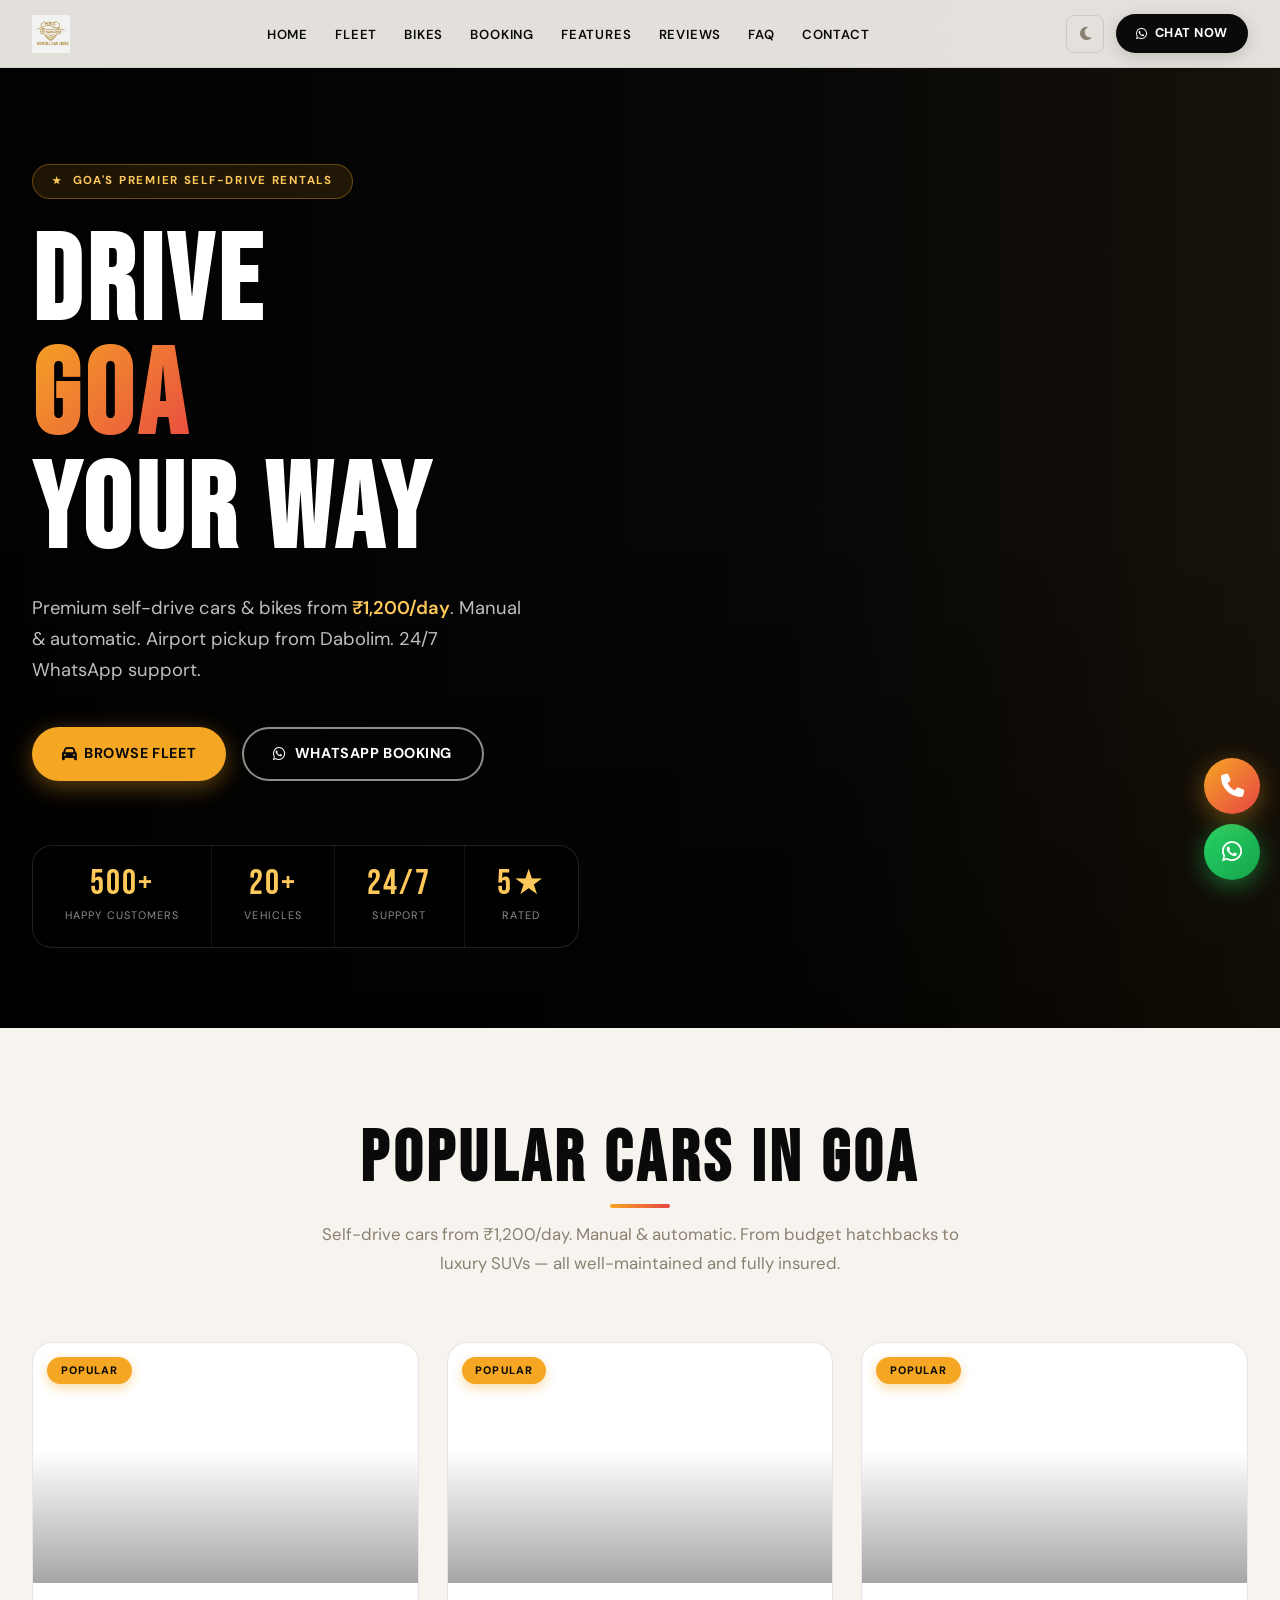
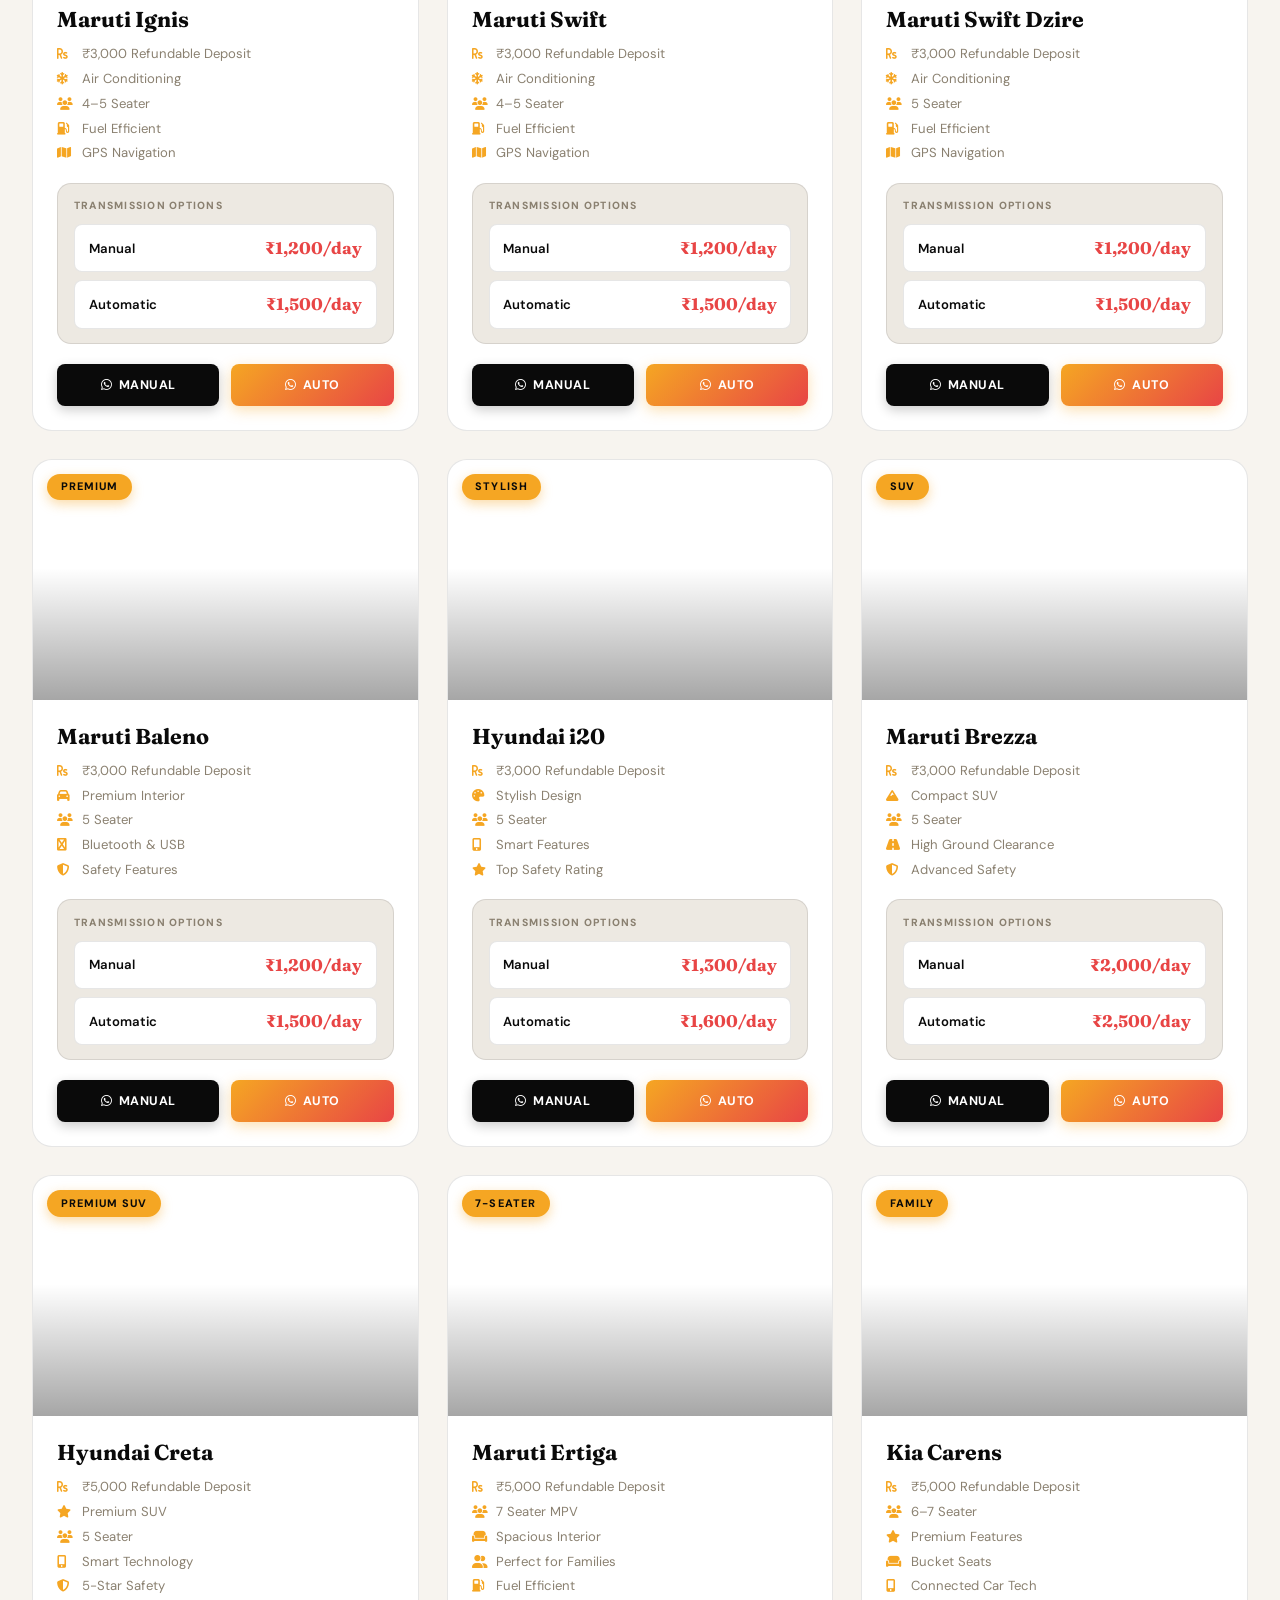
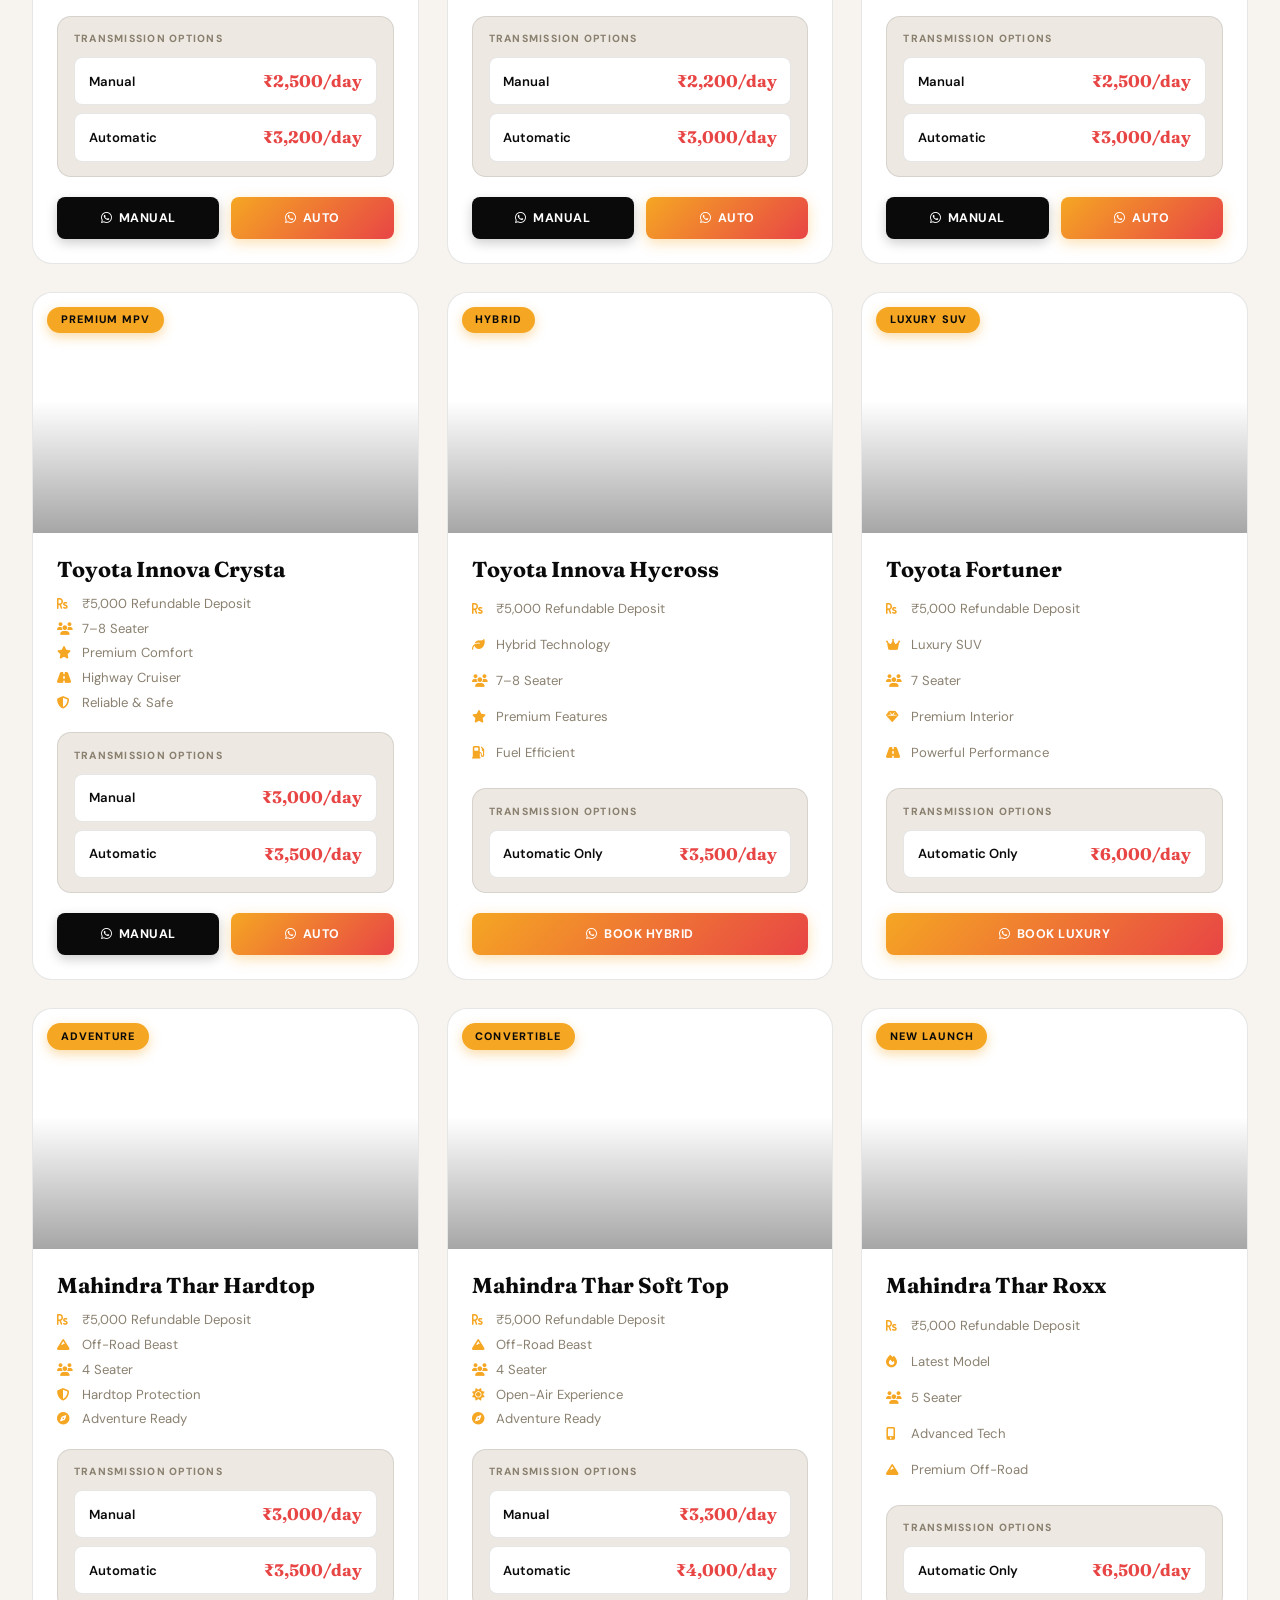
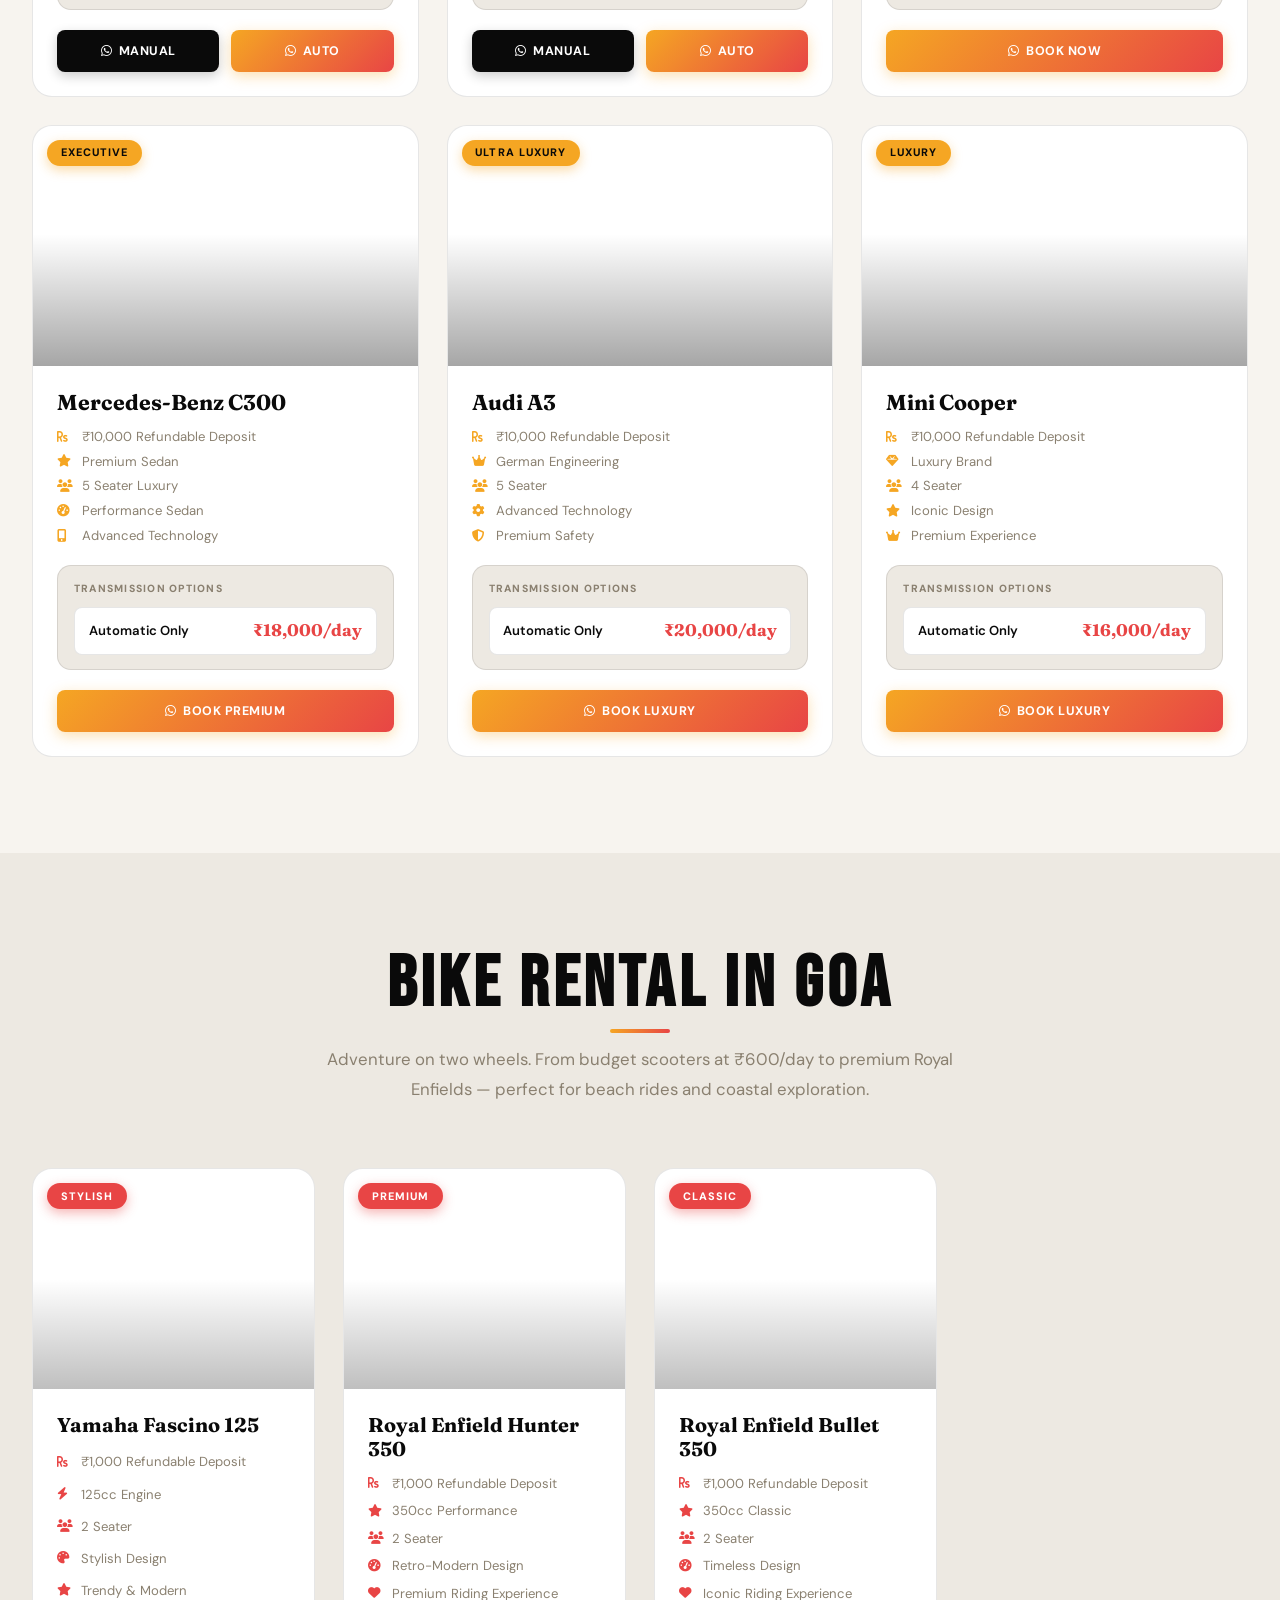
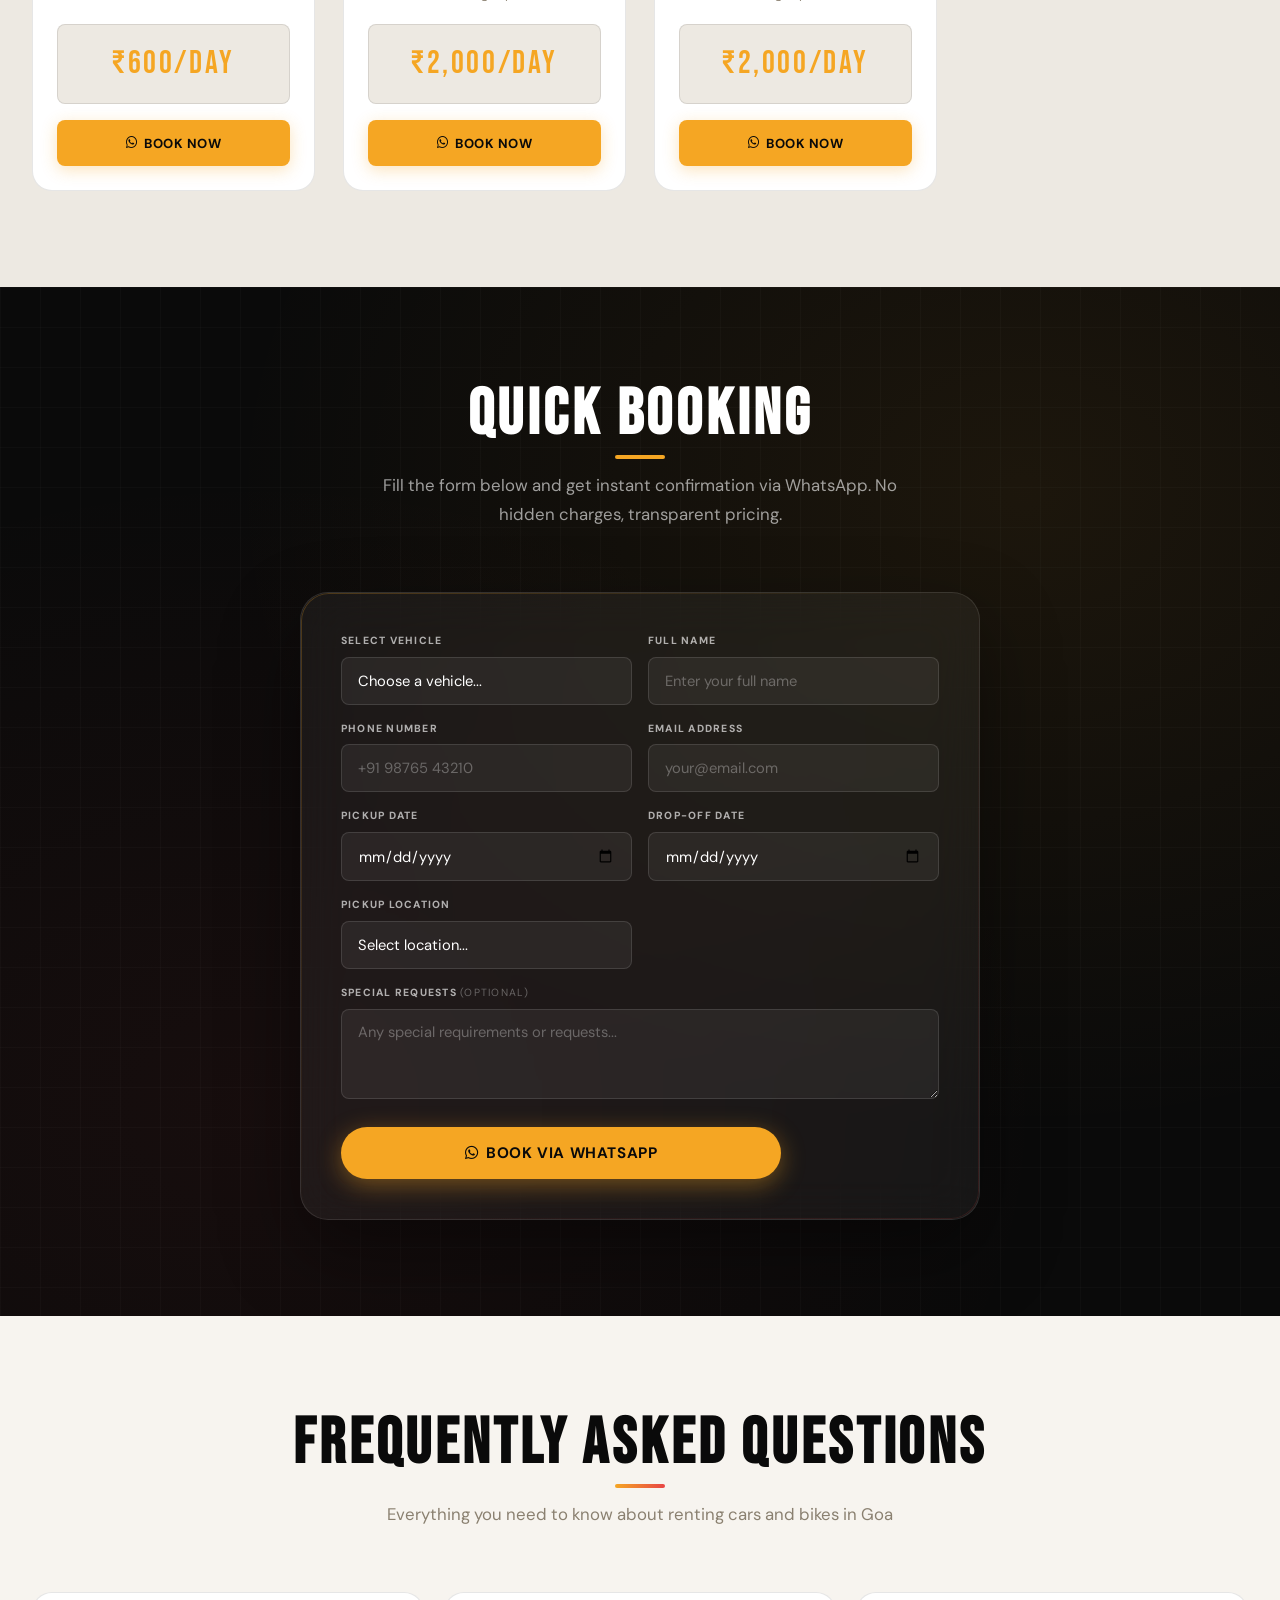
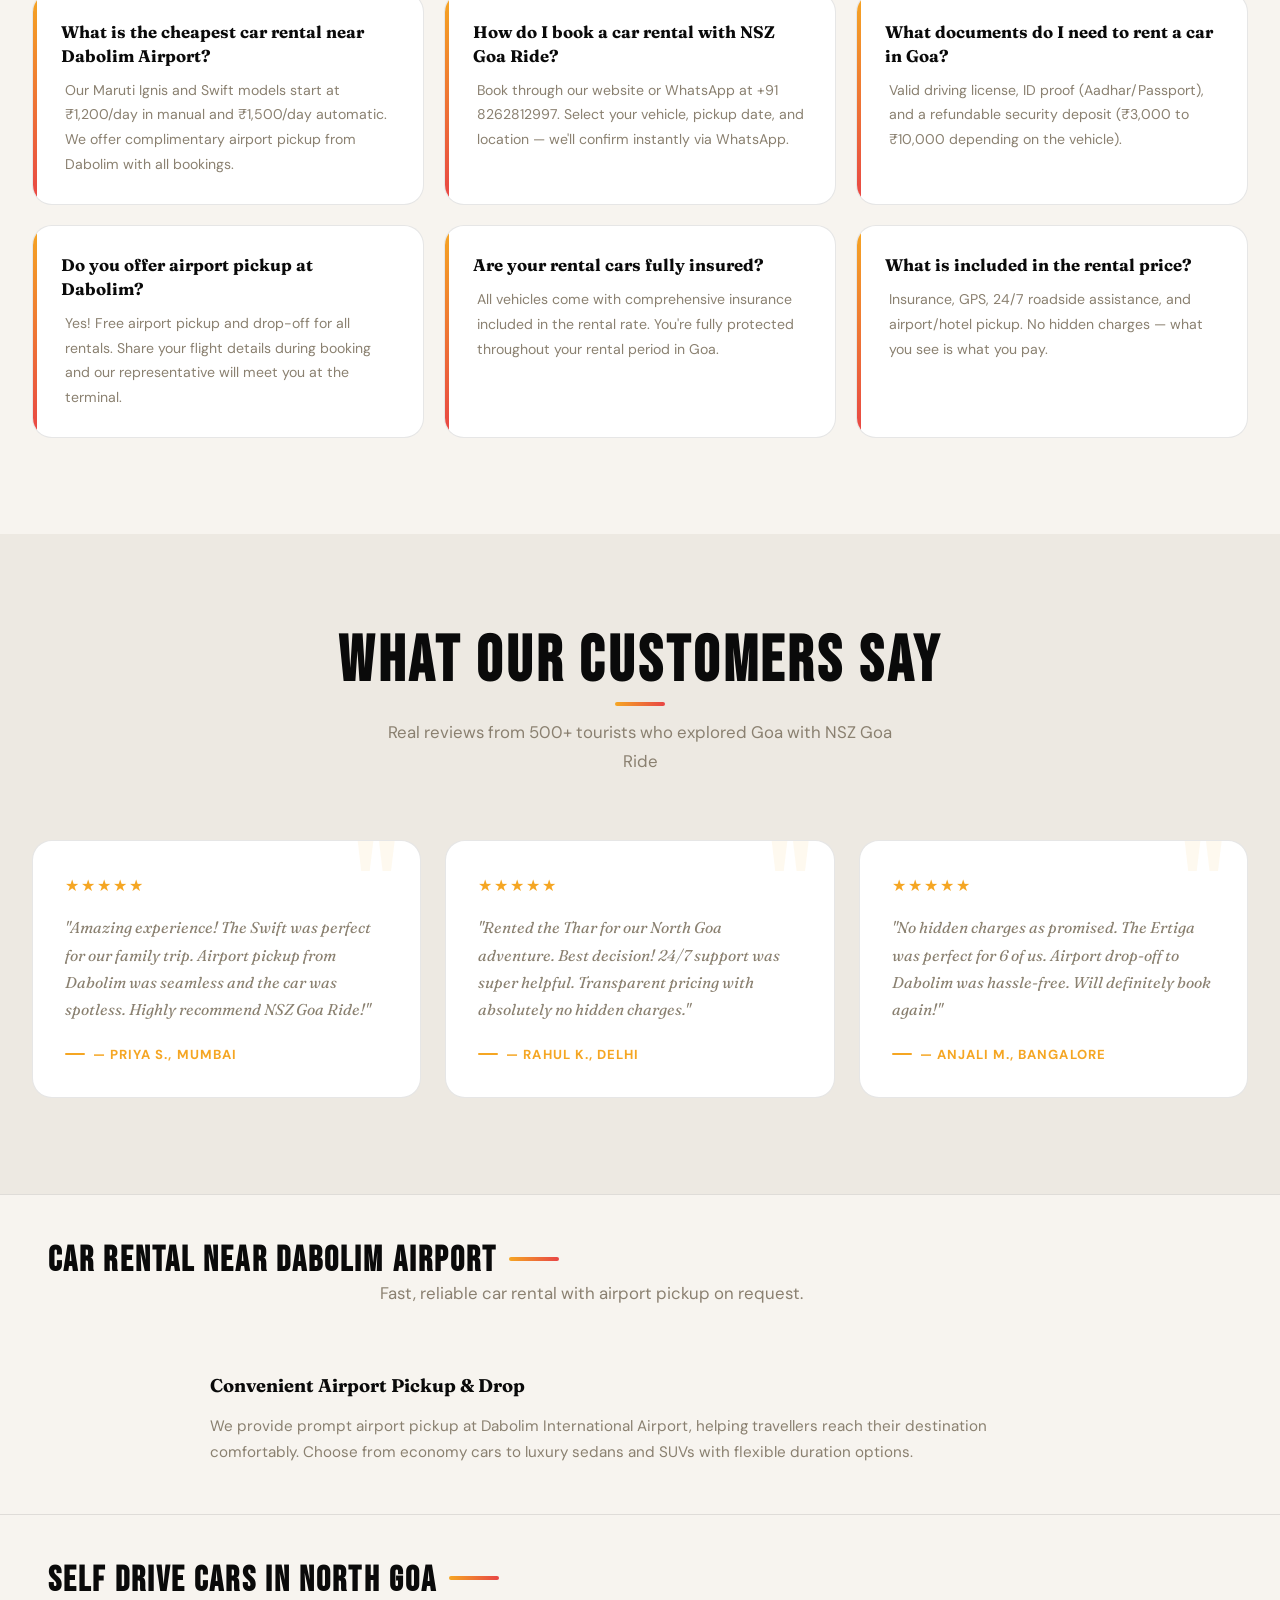
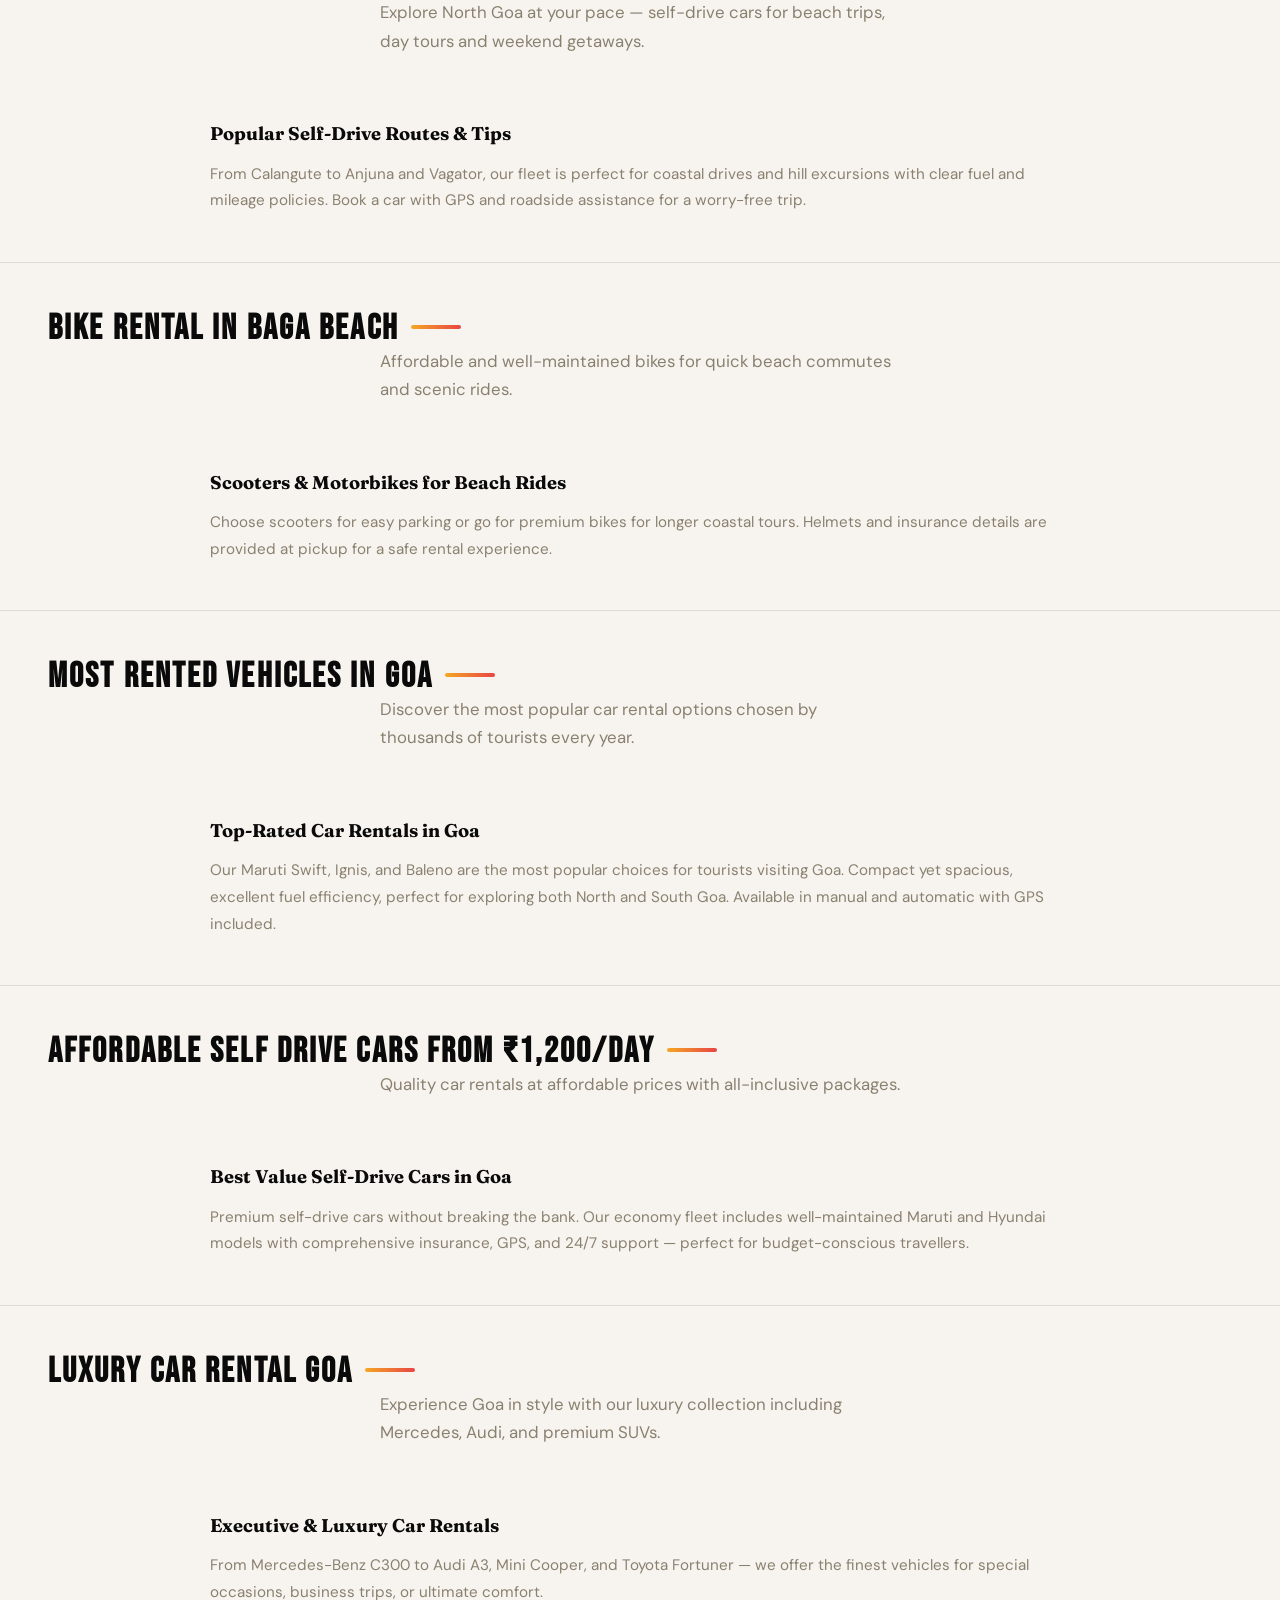
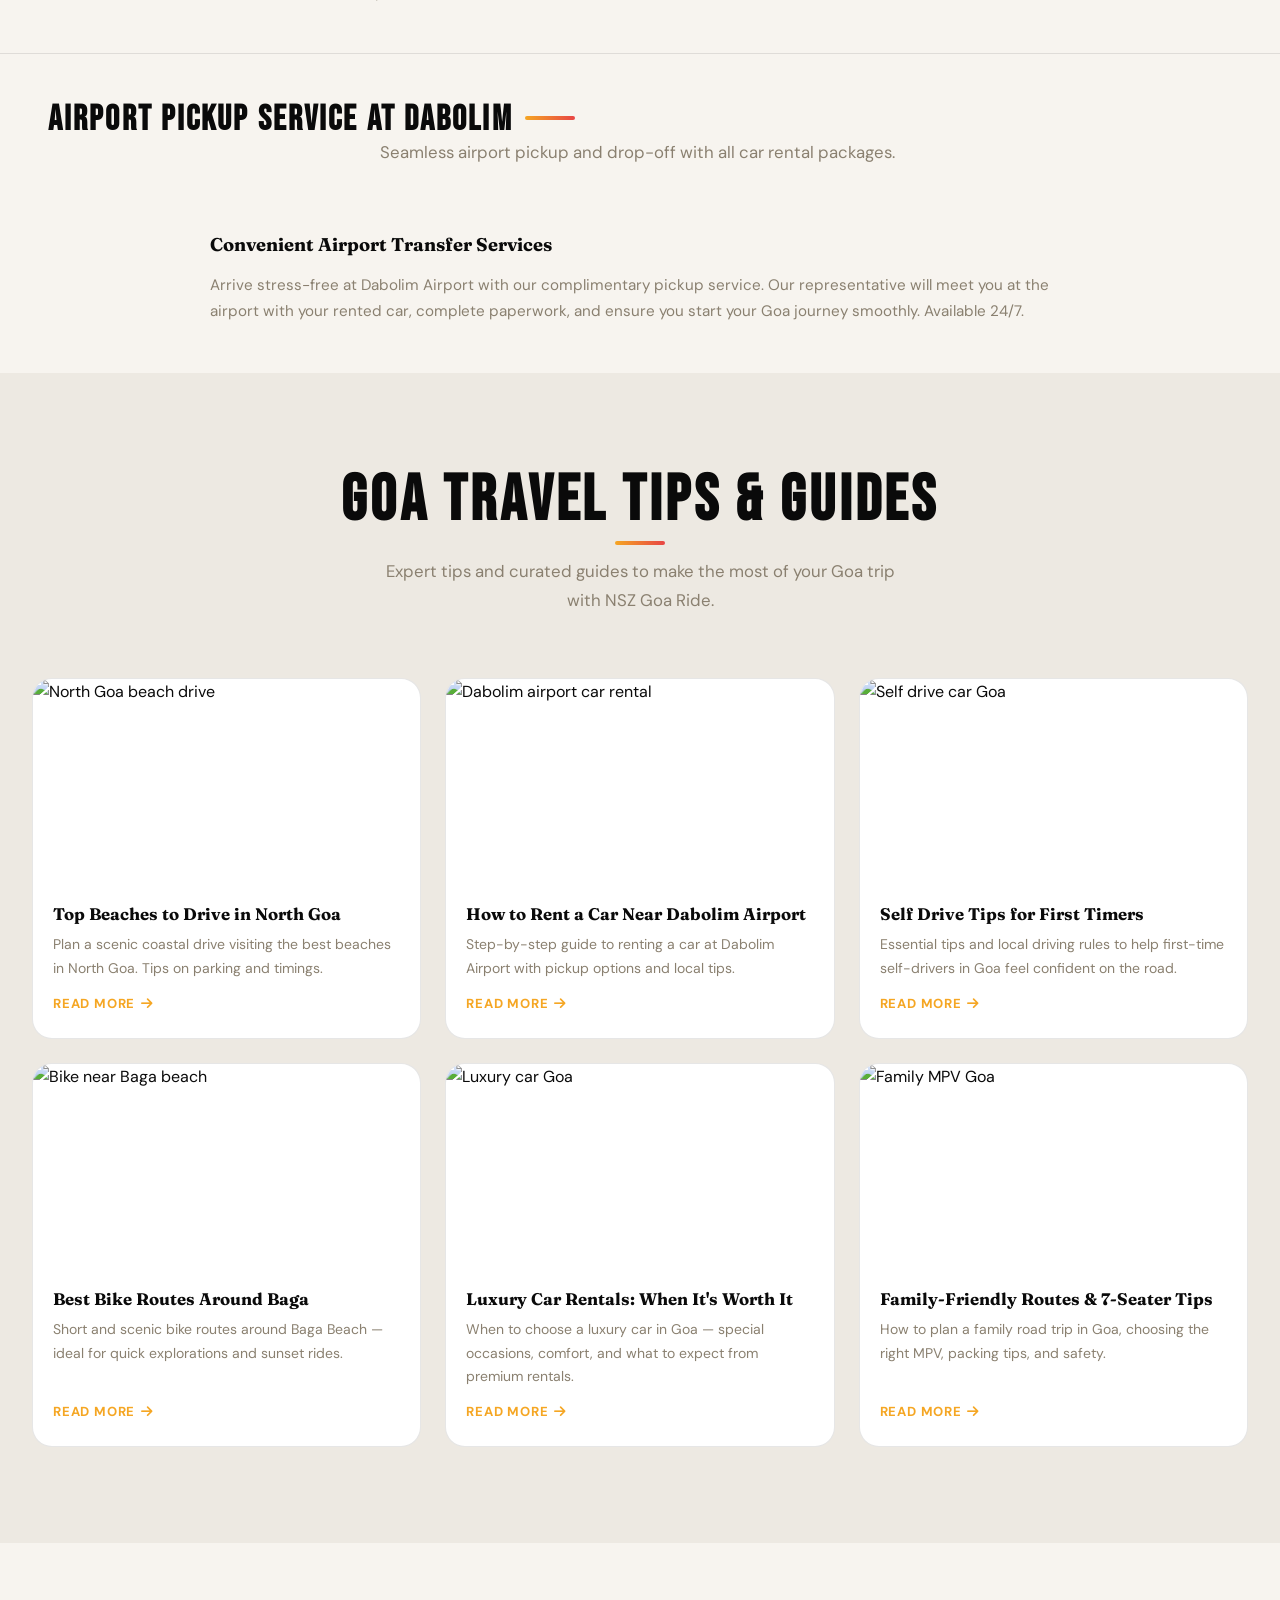
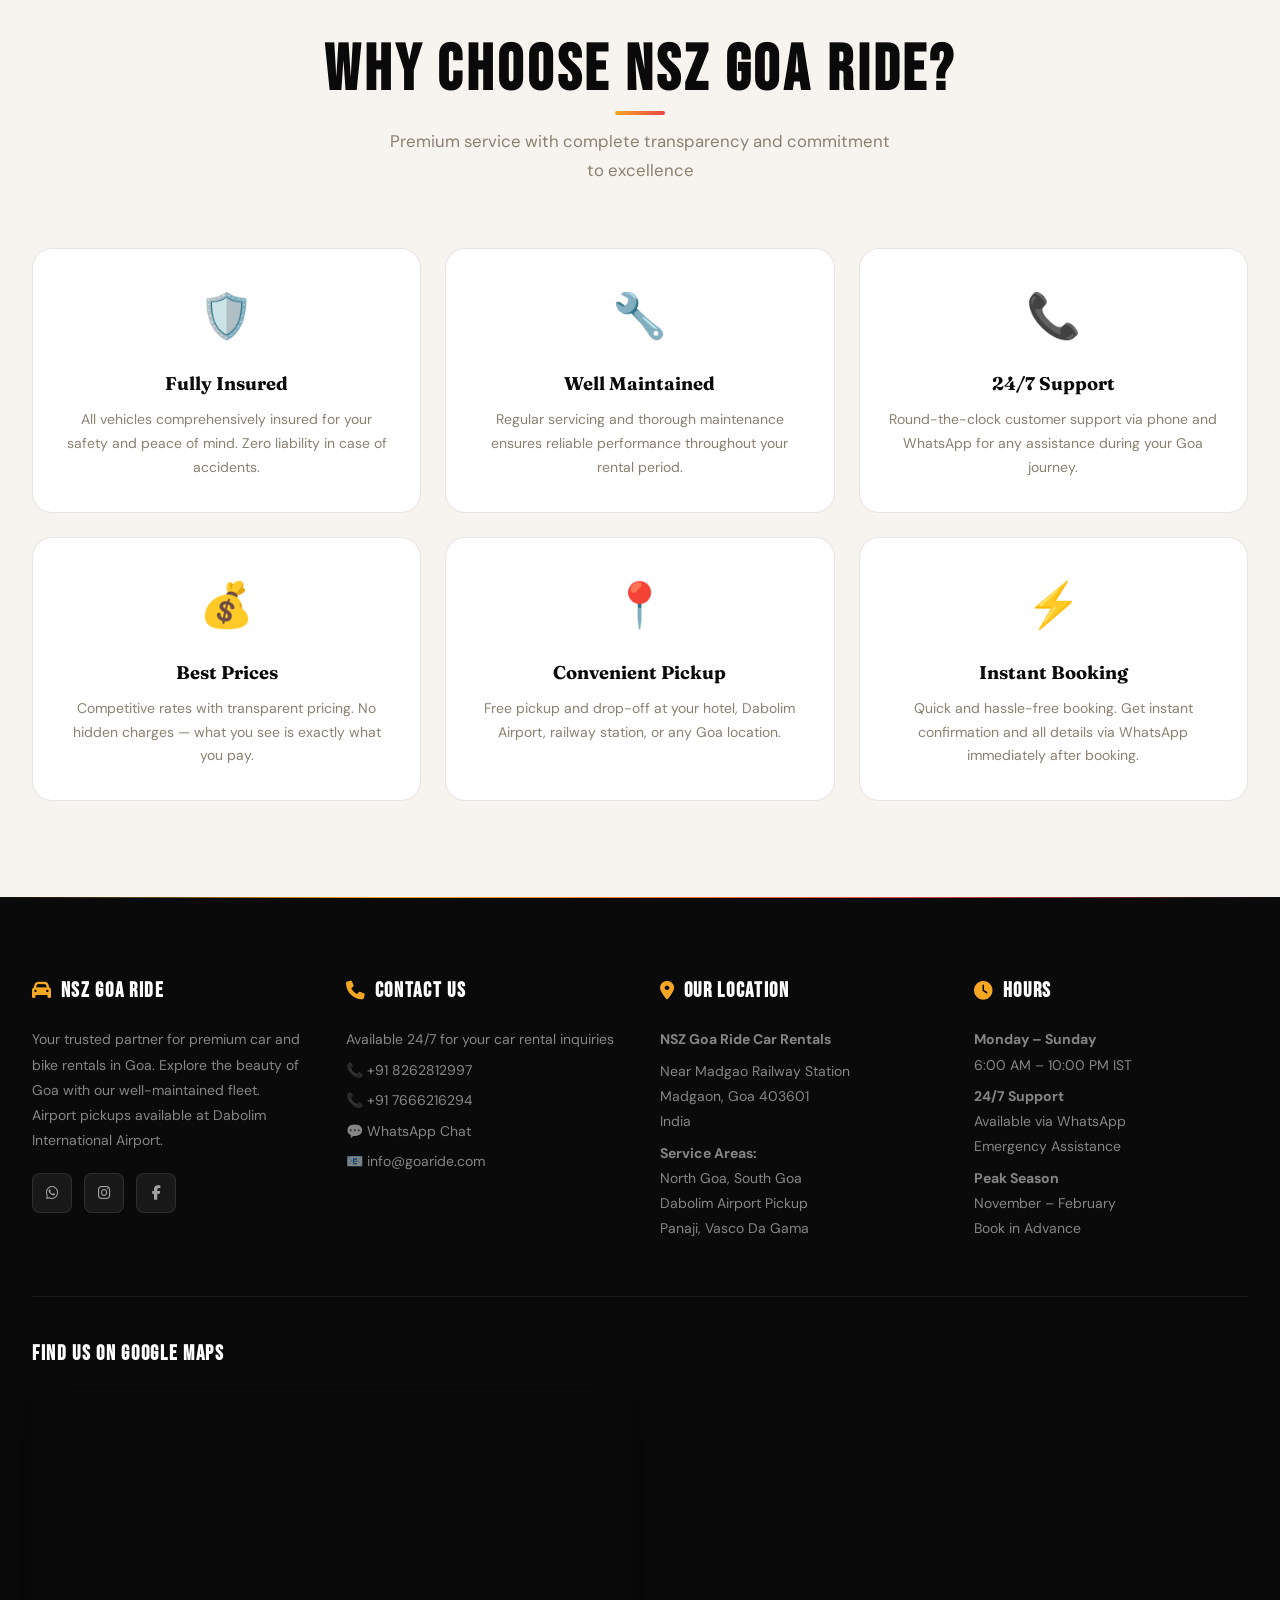
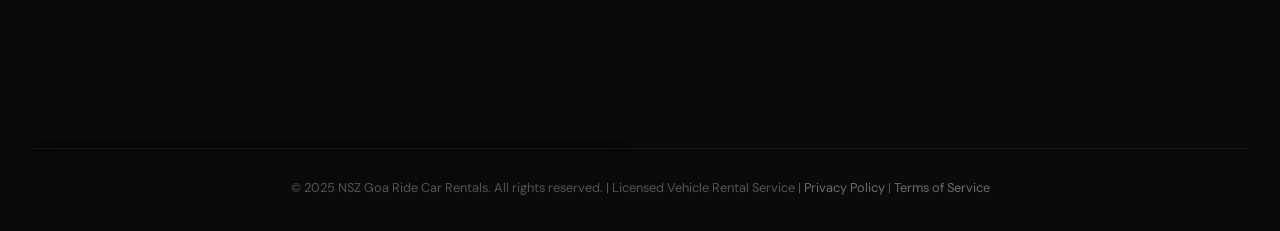
==== commit 14af2ba7: "Update index.html" ====
--- a/index.html
+++ b/index.html
@@ -601,8 +601,8 @@
                 <!-- Thar Hardtop -->
                 <div class="vehicle-card">
                     <div class="vehicle-image"
-                        style="background-image:url('https://image2url.com/r2/default/images/1771085007230-e3056cd4-758f-43a1-857c-024057a6fdd5.jpeg');">
-                        <img src="https://image2url.com/r2/default/images/1771085007230-e3056cd4-758f-43a1-857c-024057a6fdd5.jpeg" alt="Mahindra Thar hardtop Goa rental" loading="lazy" style="display:none;">
+                        style="background-image:url('https://image2url.com/r2/default/images/1772821385483-59a5b442-f74a-4bb6-a852-b4d8529c59d7.png');">
+                        
                         <div class="vehicle-badge">Adventure</div>
                     </div>
                     <div class="vehicle-content">
@@ -641,7 +641,7 @@
                 <!-- Thar Soft Top -->
                 <div class="vehicle-card">
                     <div class="vehicle-image"
-                        style="background-image:url('https://www.motoroids.com/wp-content/uploads/2020/10/Mahindra-Thar-Convertible.jpg');">
+                        style="background-image:url('https://image2url.com/r2/default/images/1772820718627-5c58fd42-e8a6-40ef-901d-fa9d9525d031.png');">
                         <div class="vehicle-badge">Convertible</div>
                     </div>
                     <div class="vehicle-content">
@@ -680,7 +680,7 @@
                 <!-- Thar Roxx -->
                 <div class="vehicle-card">
                     <div class="vehicle-image"
-                        style="background-image:url('https://image2url.com/r2/default/images/1771084019004-13492275-dca8-4f5a-b2e5-e1527576fe03.jpg');">
+                        style="background-image:url('https://image2url.com/r2/default/images/1771085007230-e3056cd4-758f-43a1-857c-024057a6fdd5.jpeg');">
                         <div class="vehicle-badge">New Launch</div>
                     </div>
                     <div class="vehicle-content">
@@ -829,7 +829,7 @@
                     <div class="bike-content">
                         <h3 class="bike-title">Yamaha Fascino 125</h3>
                         <ul class="bike-features">
-                            <li><i class="fas fa-rupee-sign"></i> ₹600 Refundable Deposit</li>
+                            <li><i class="fas fa-rupee-sign"></i> ₹1,000 Refundable Deposit</li>
                             <li><i class="fas fa-bolt"></i> 125cc Engine</li>
                             <li><i class="fas fa-users"></i> 2 Seater</li>
                             <li><i class="fas fa-palette"></i> Stylish Design</li>
@@ -1320,4 +1320,4 @@
 
     <script src="script.js"></script>
 </body>
-</html>+</html>
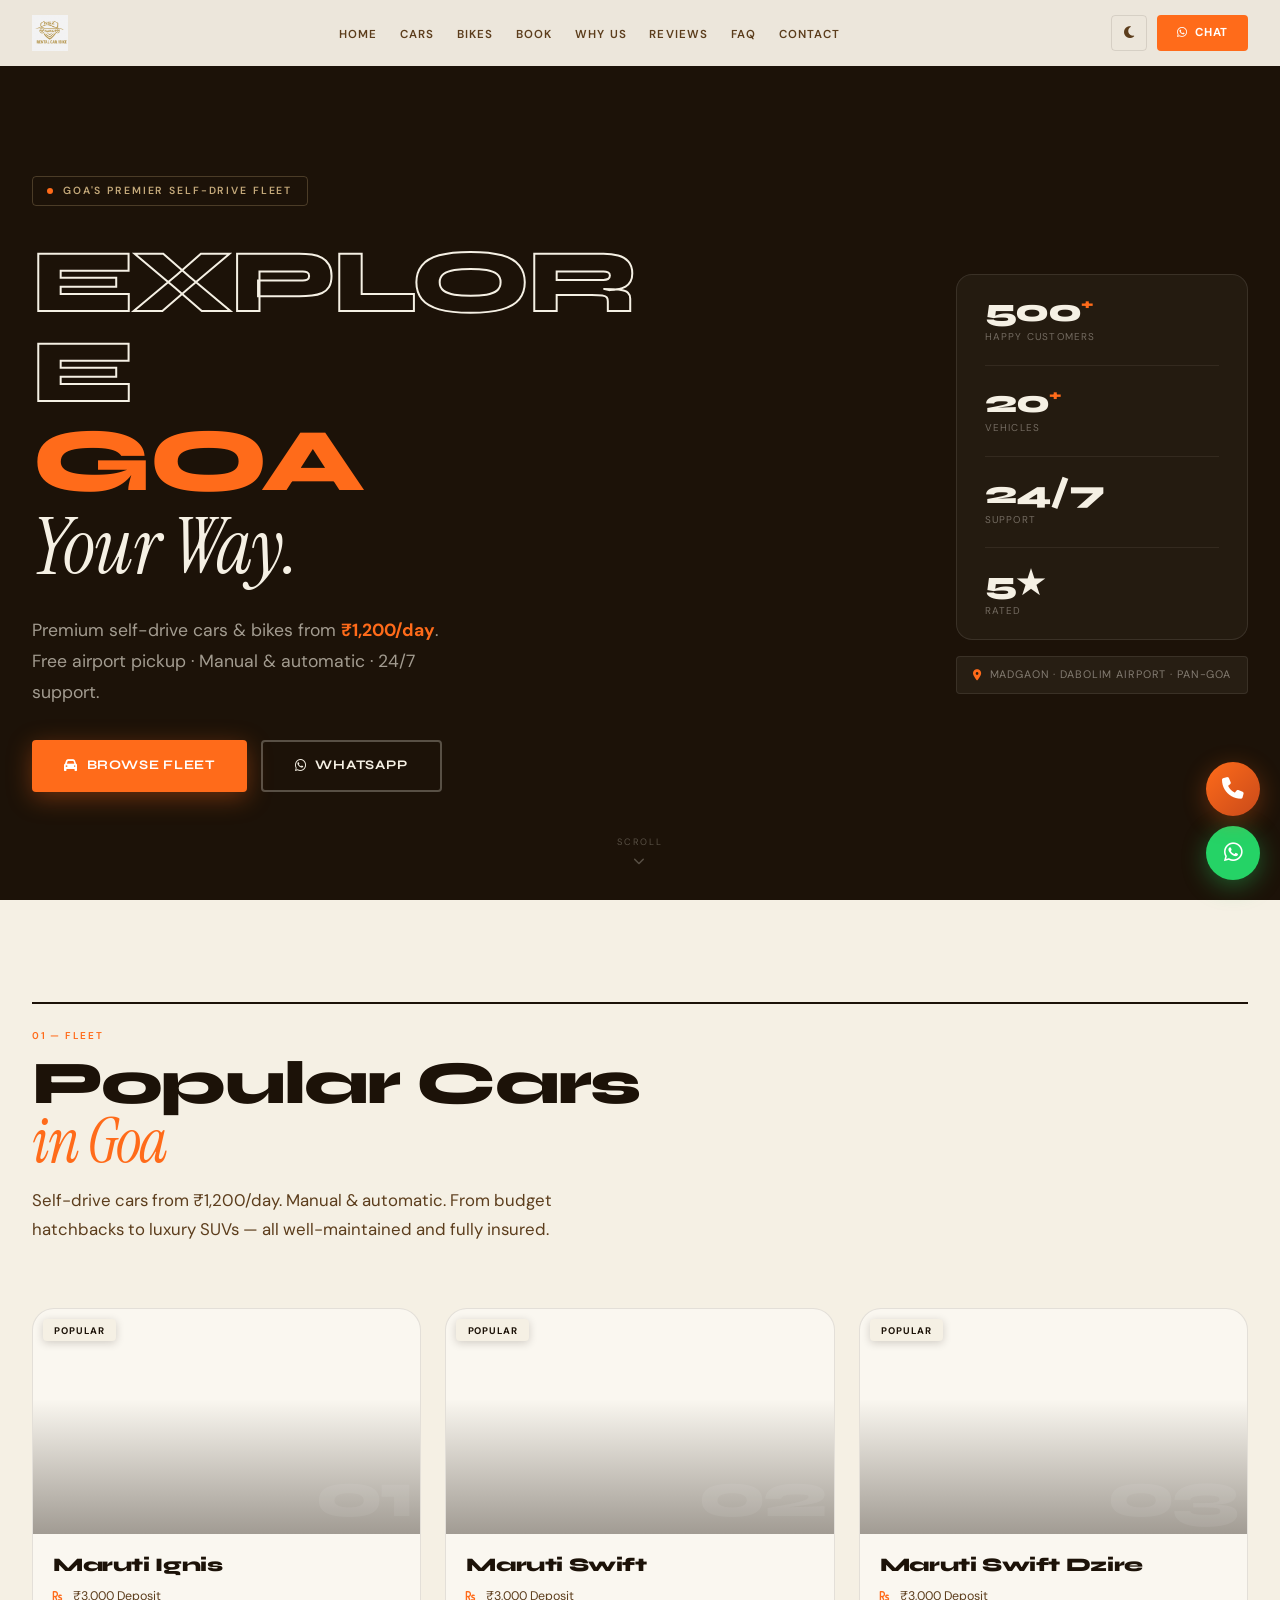
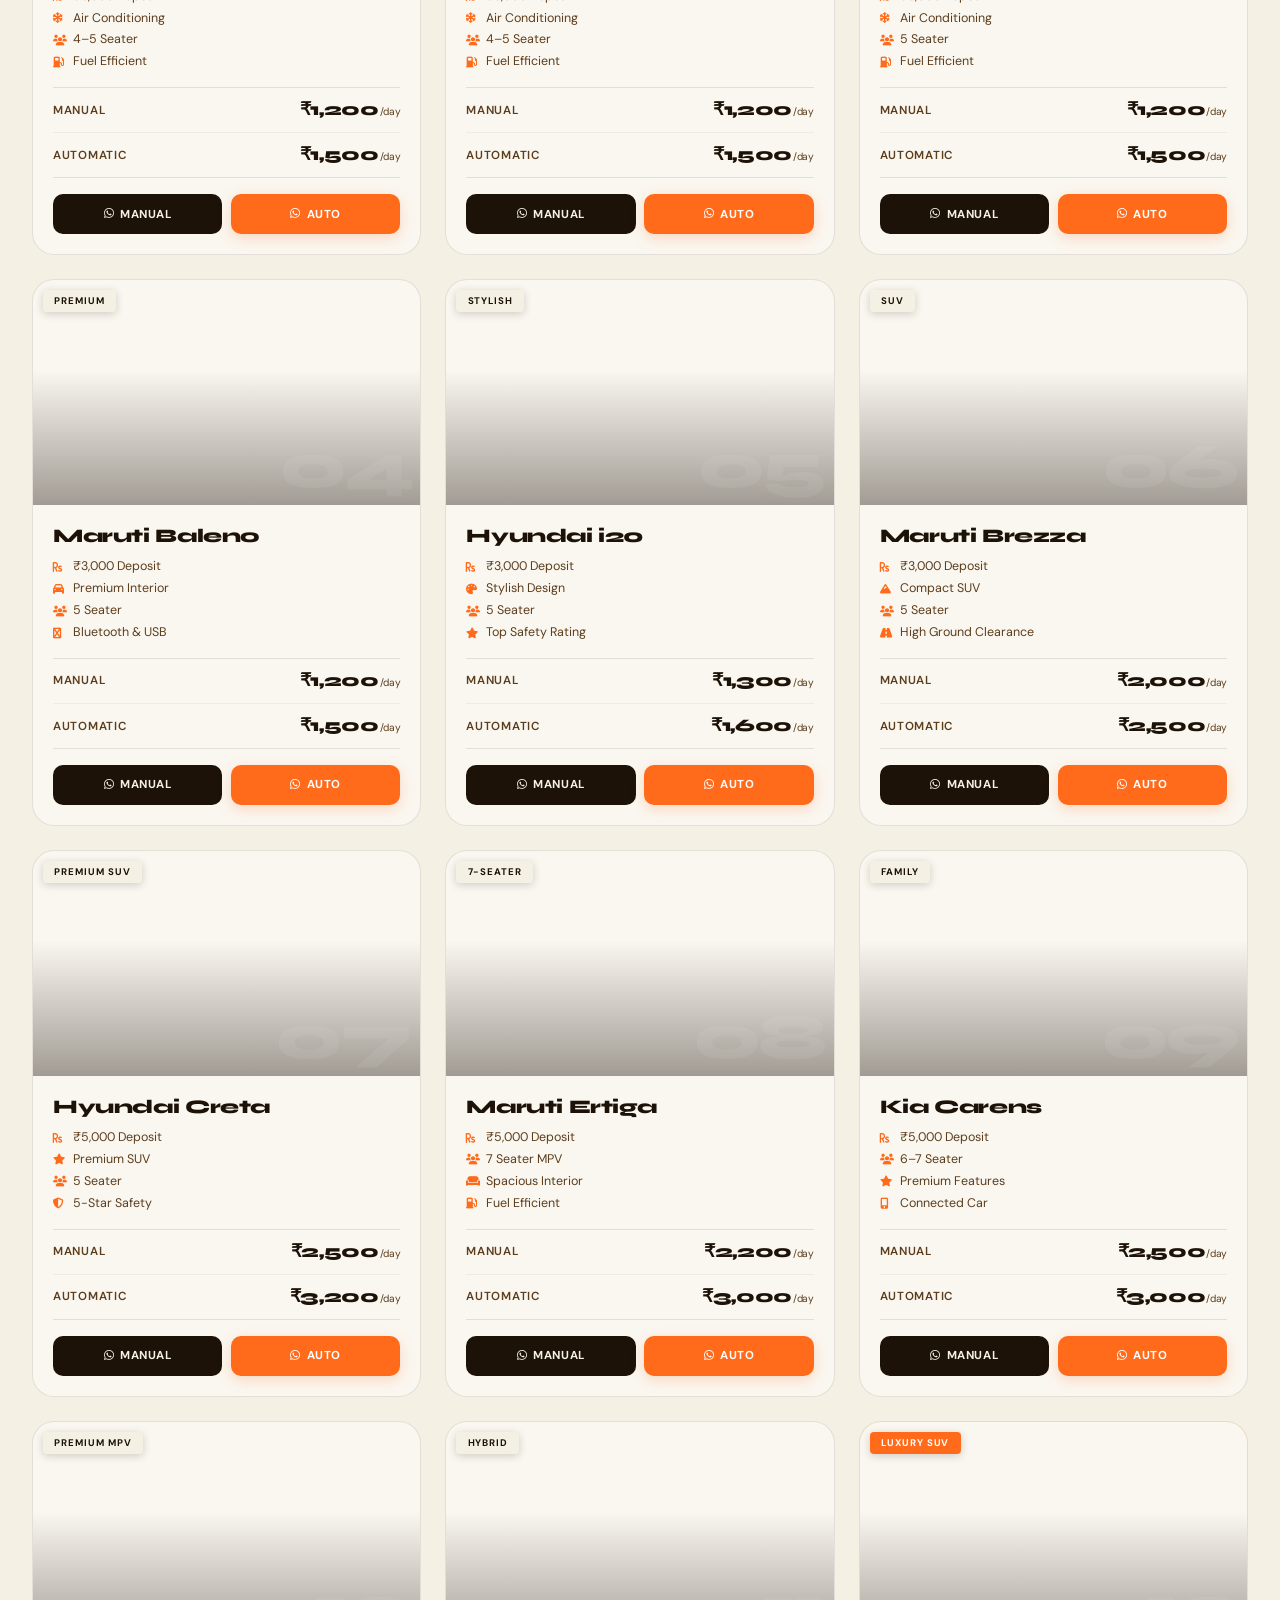
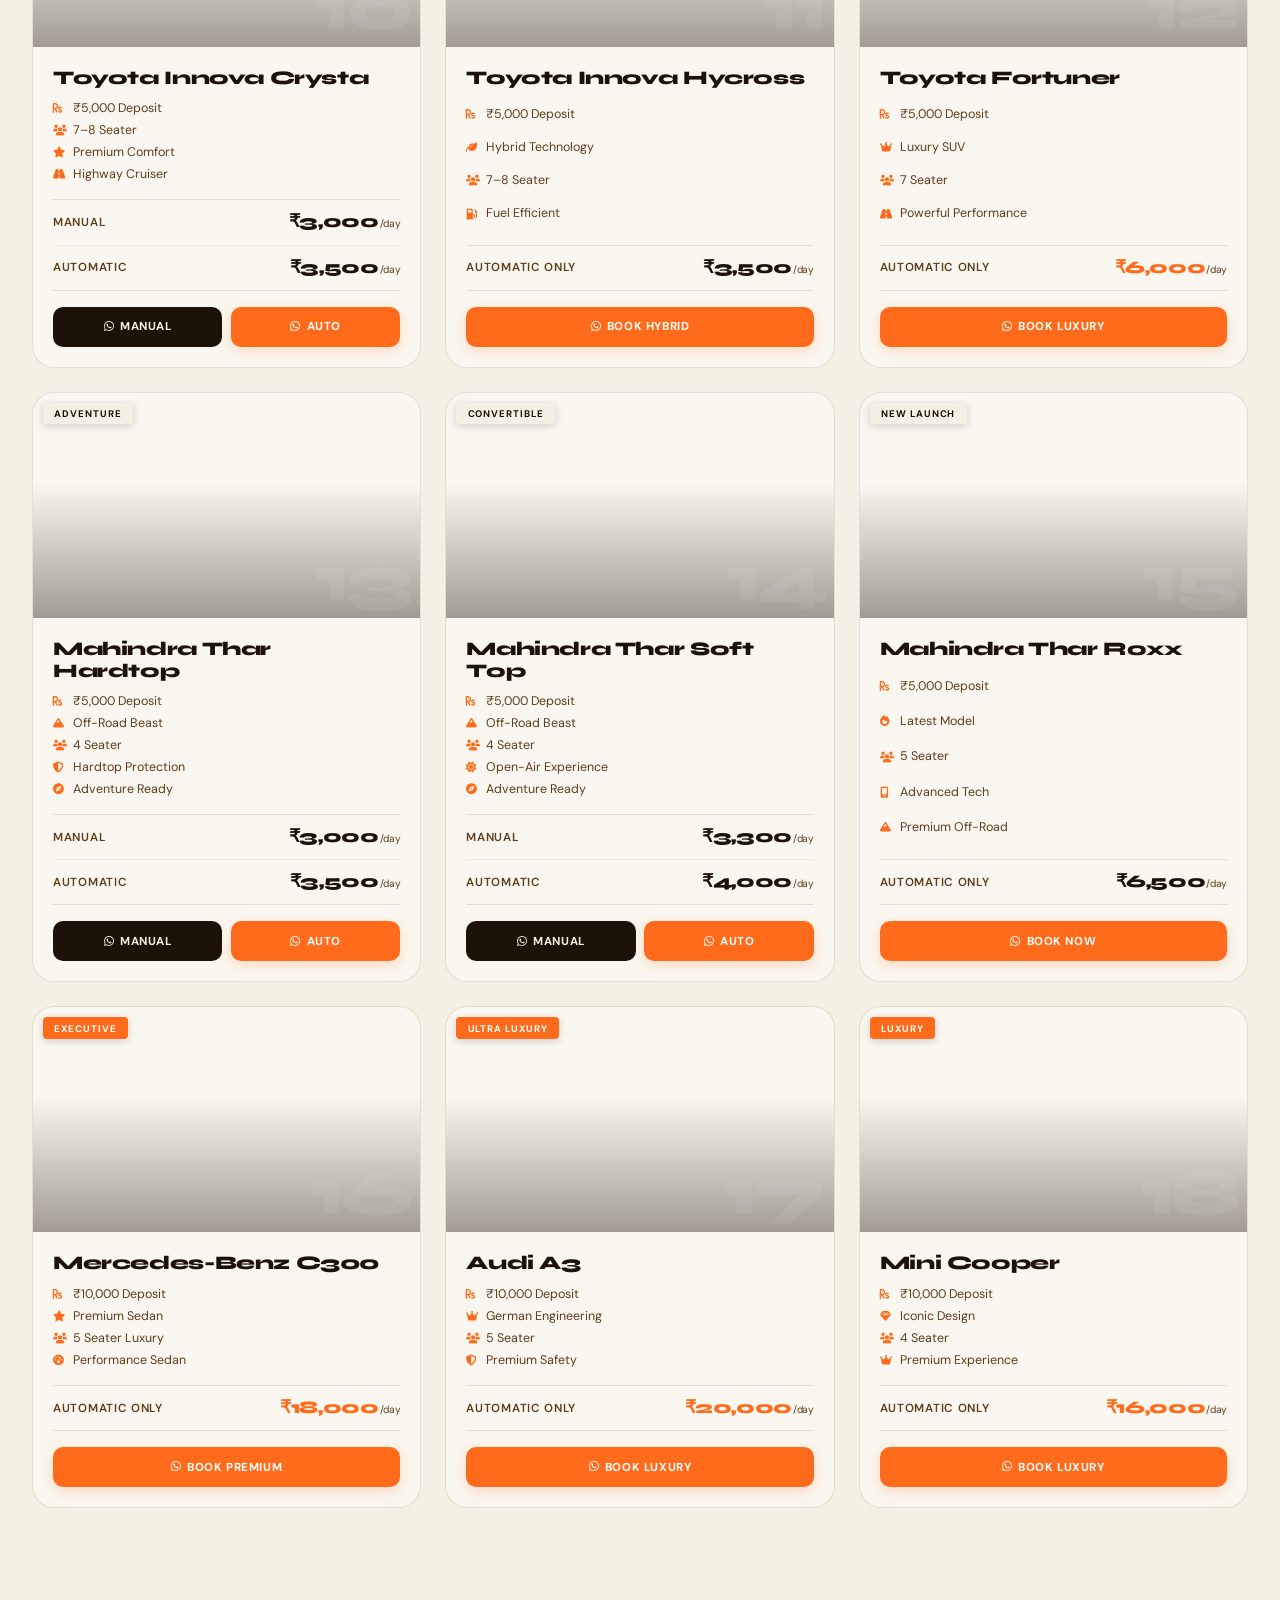
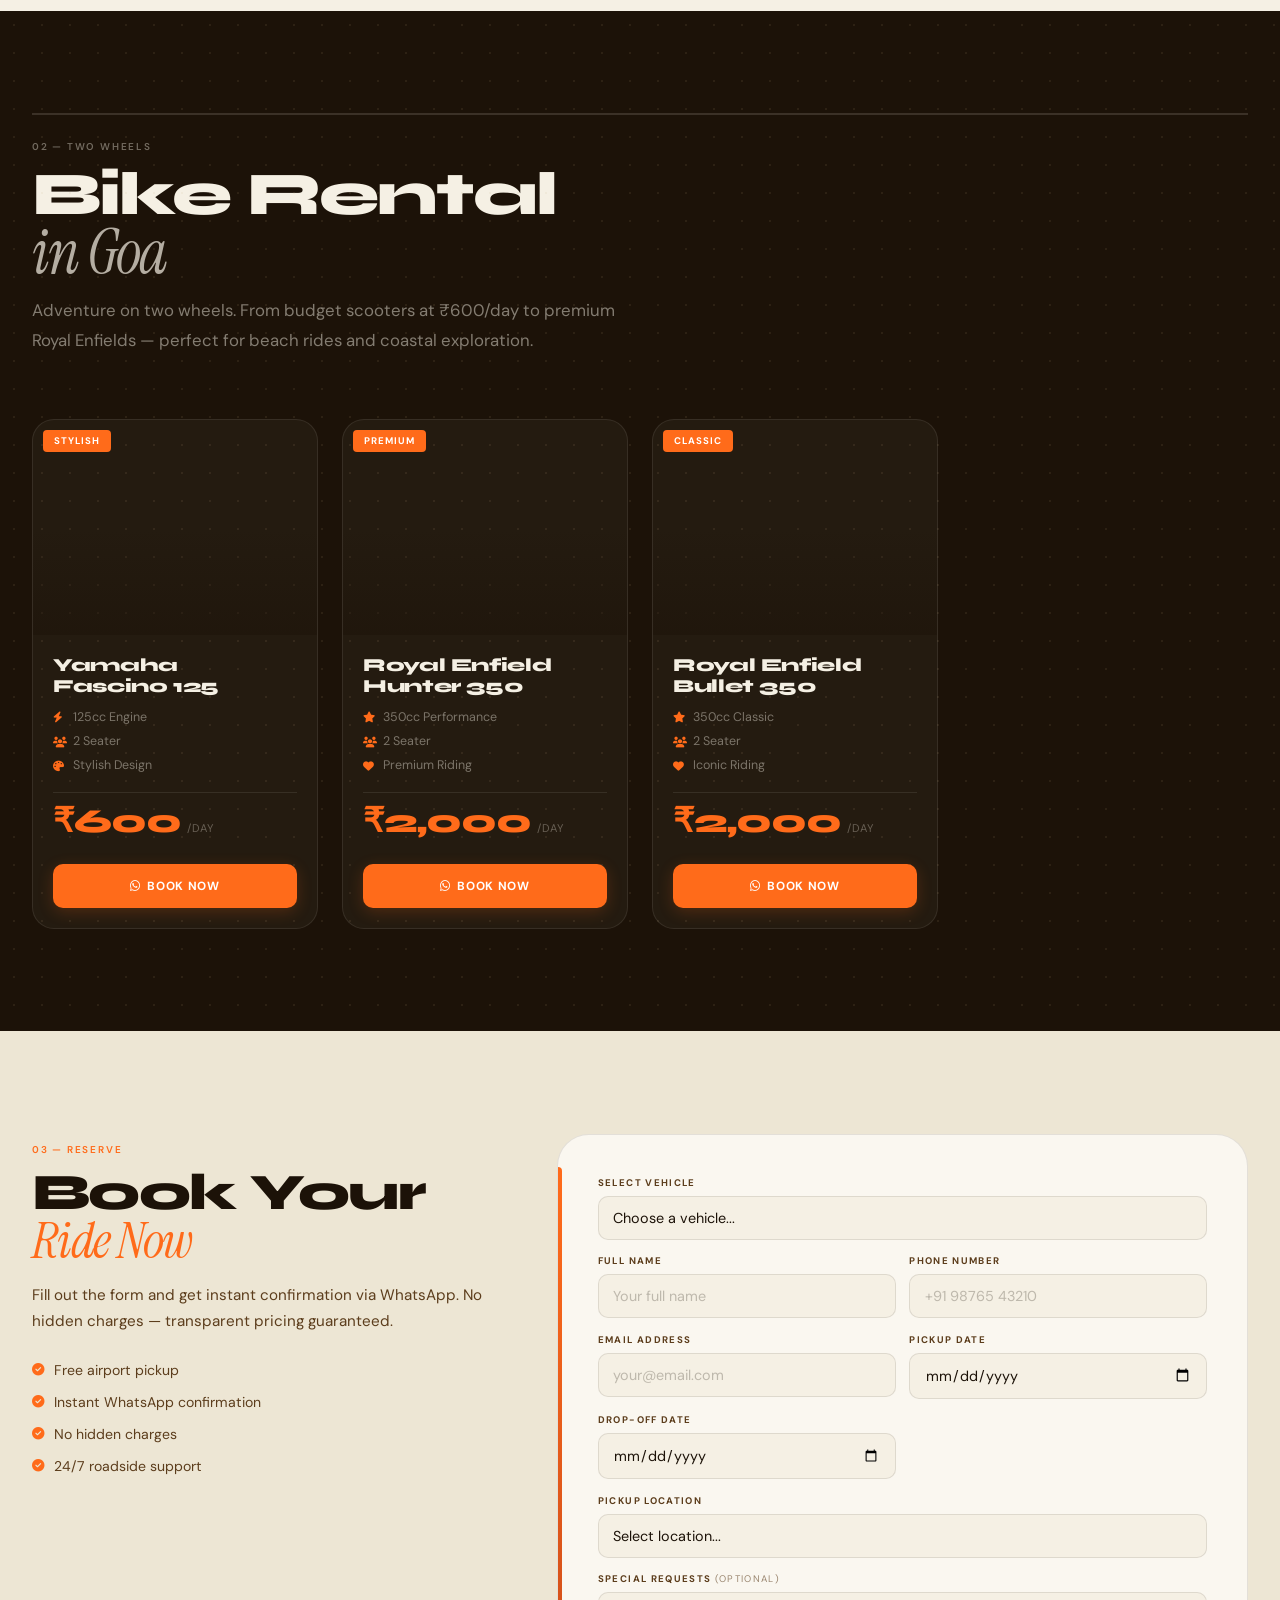
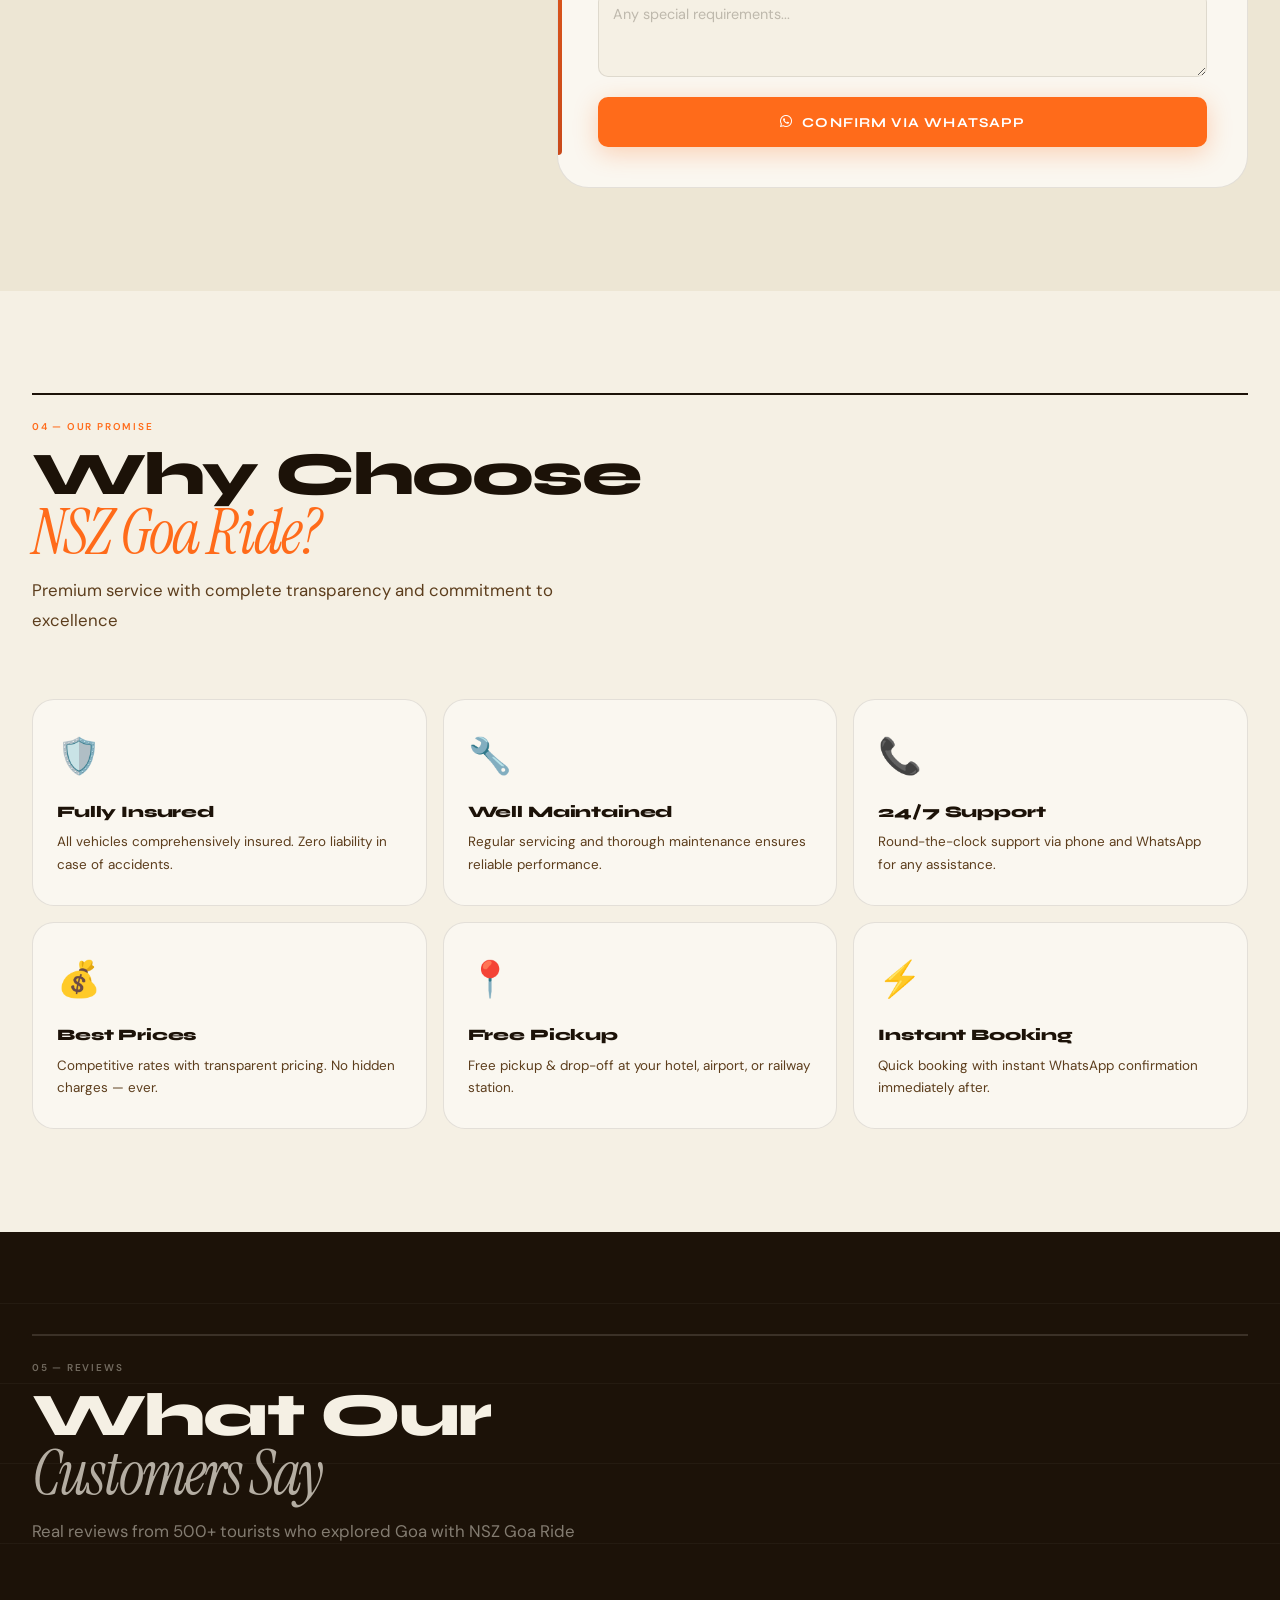
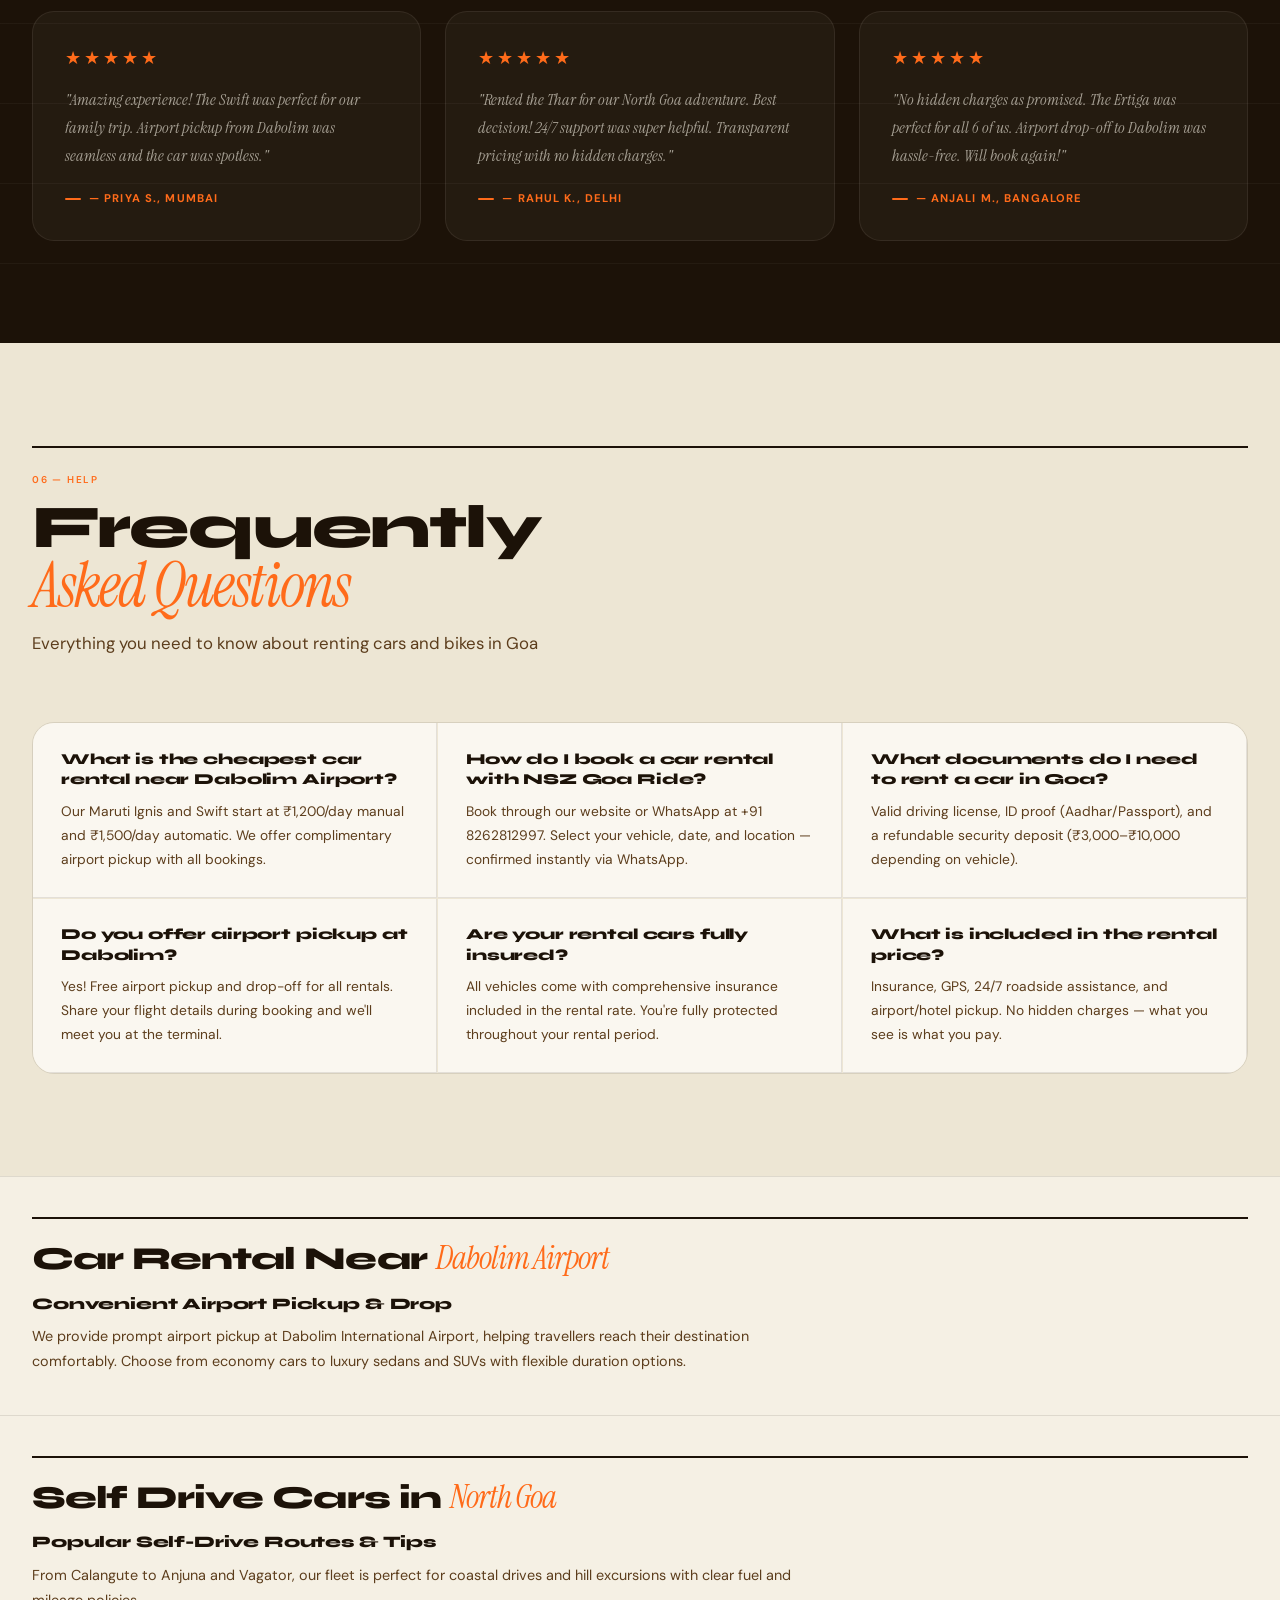
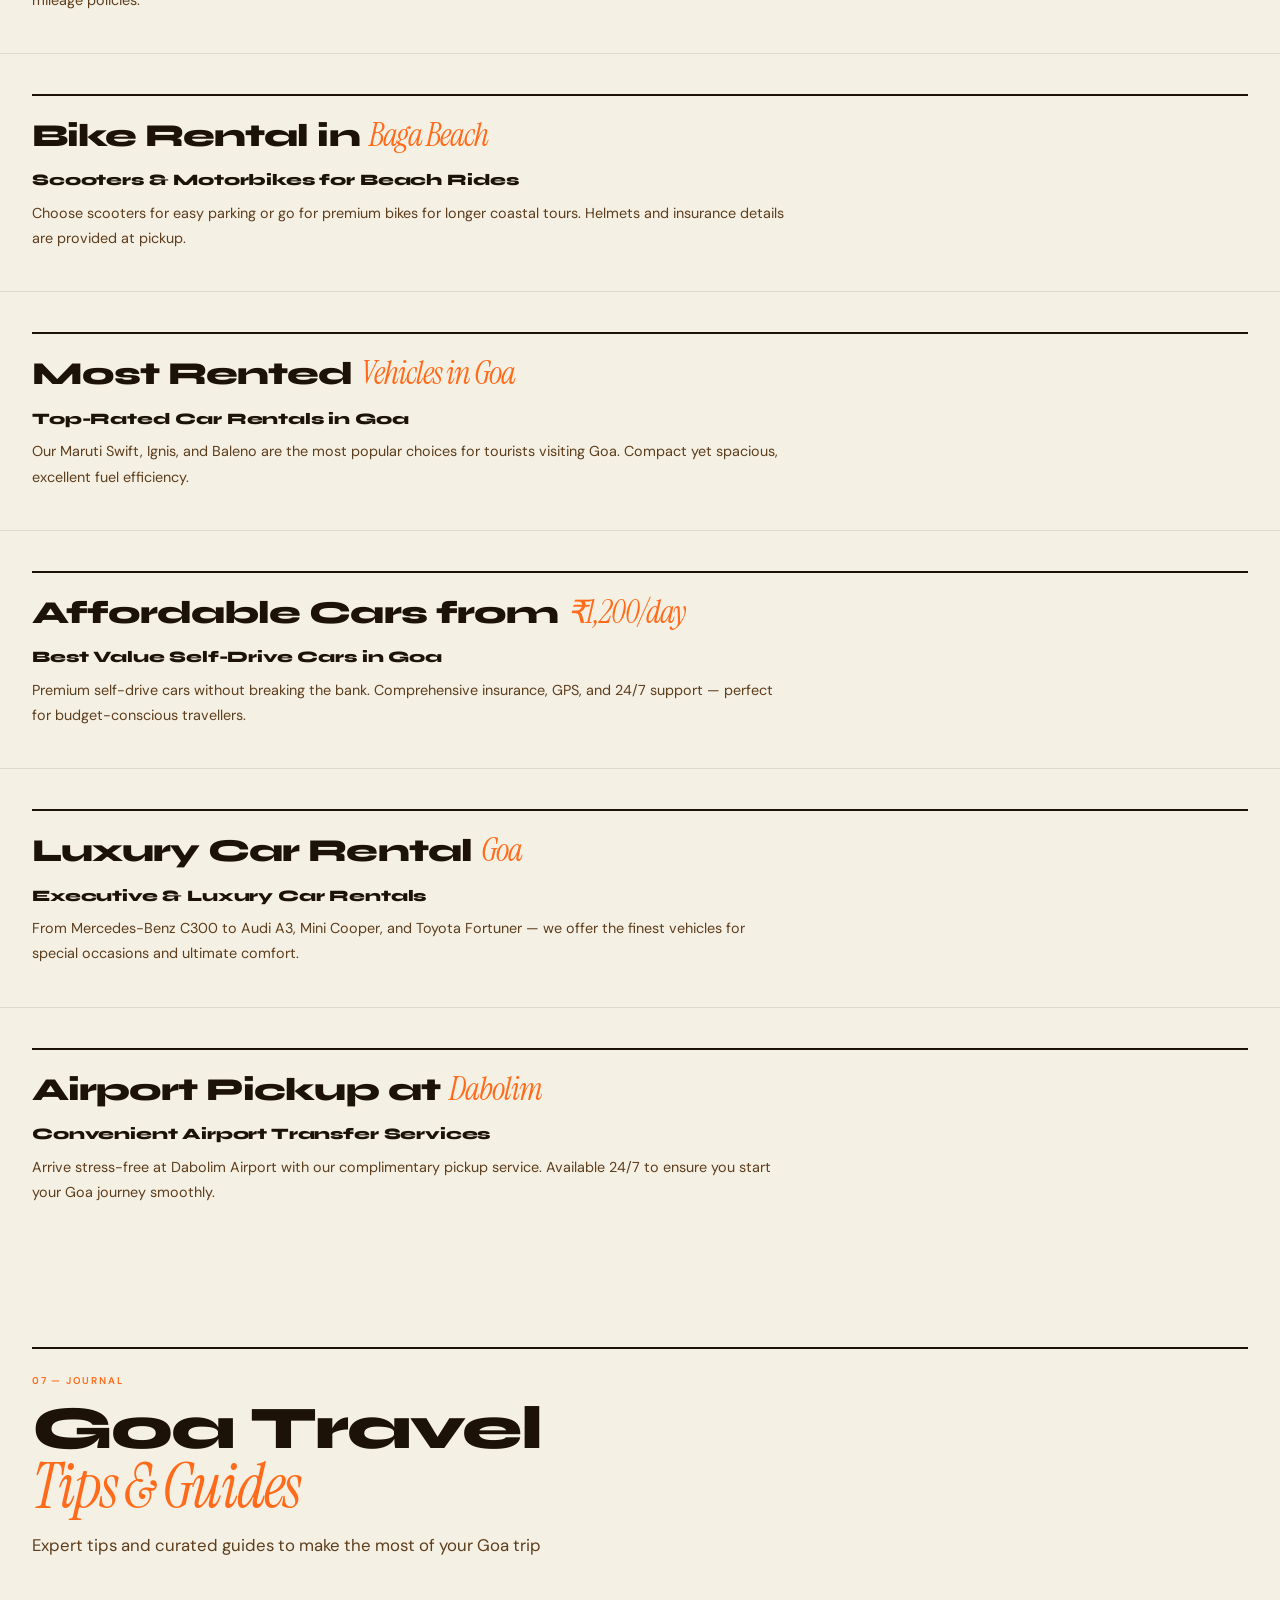
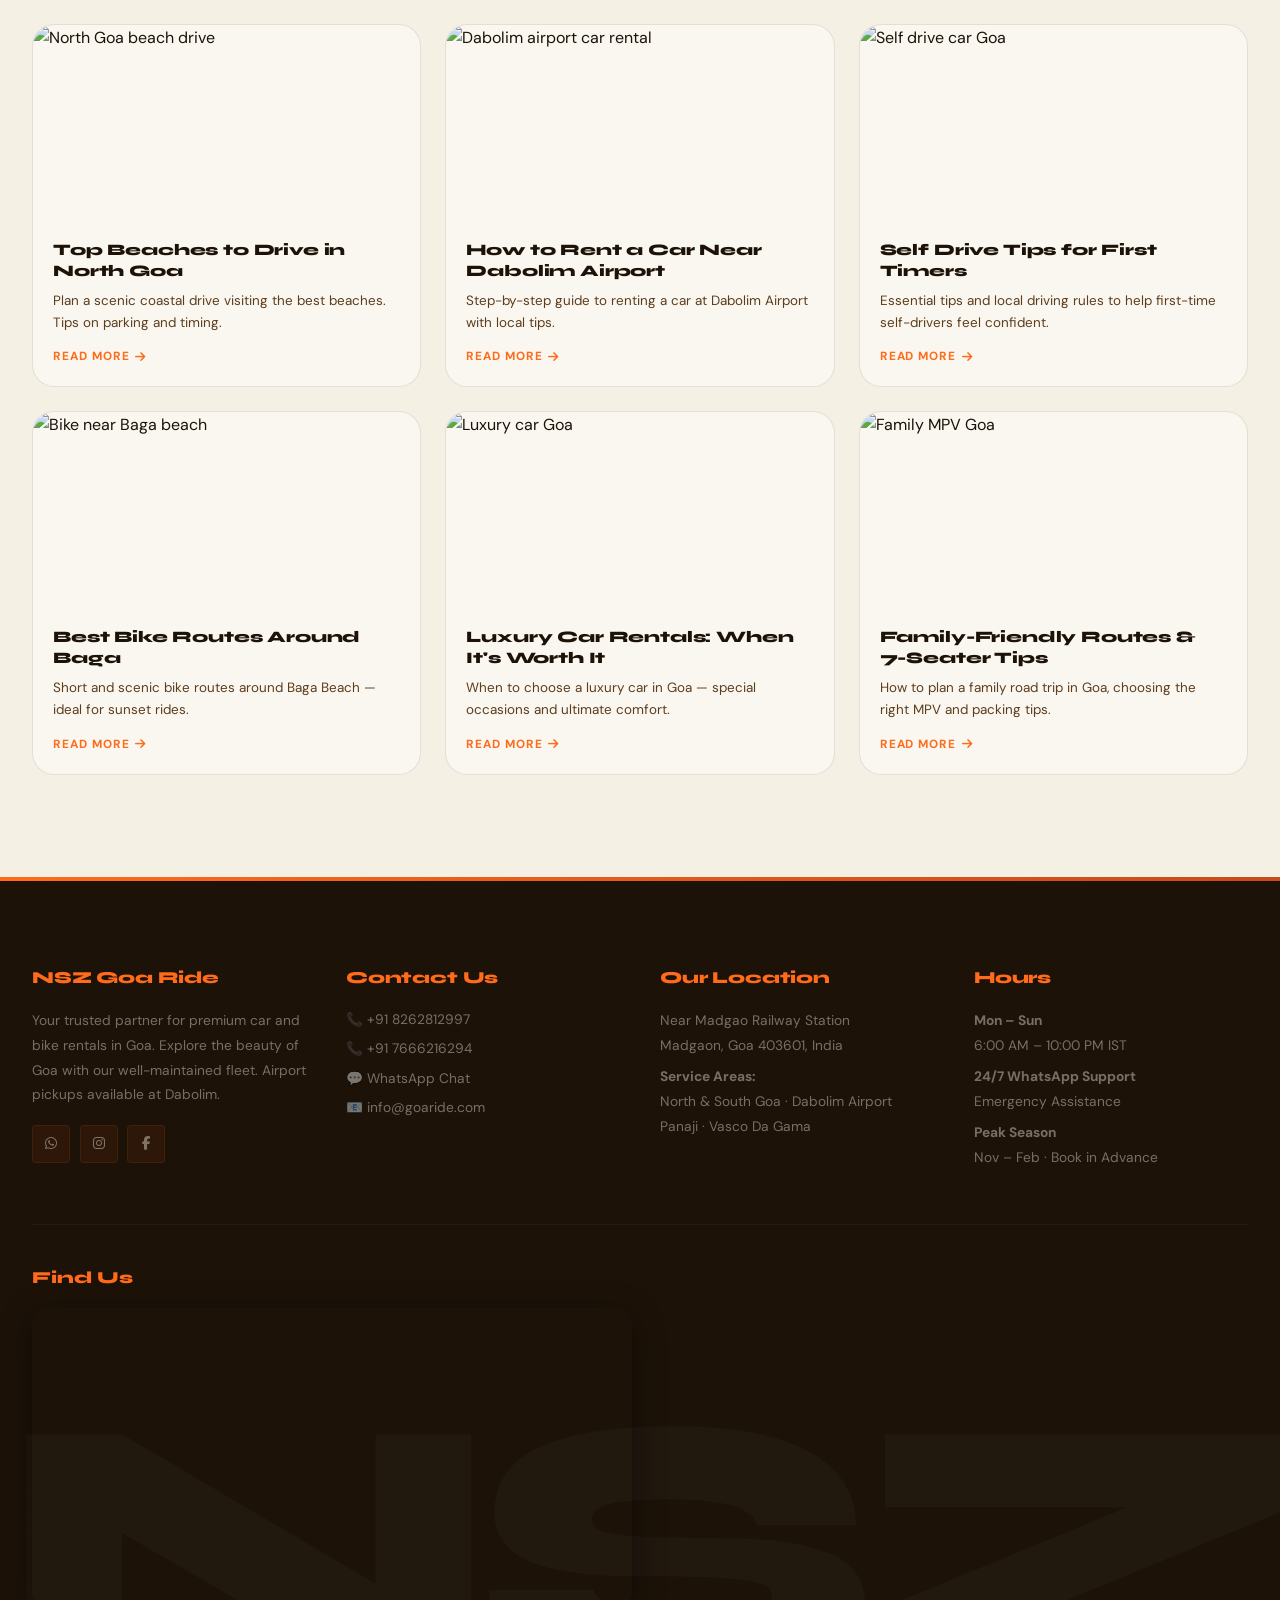
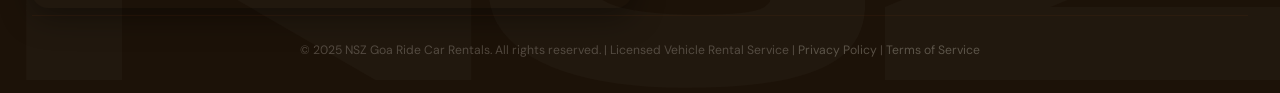
==== commit 9a59506f: "Add files via upload" ====
--- a/index.html
+++ b/index.html
@@ -12,169 +12,204 @@
     <meta name="author" content="NSZ Goa Ride Car Rentals">
     <meta name="robots" content="index, follow, max-snippet:-1, max-image-preview:large, max-video-preview:-1">
     <meta name="google-site-verification" content="3HJHwZZQOxc6hG-7Ogy3cnC52ZG2wvNZy_5-hOrjszw" />
-
     <link rel="canonical" href="https://nszgoaride.com">
-
     <meta property="og:type" content="website">
     <meta property="og:title" content="Car Rental Goa | Self Drive Cars from ₹1,200/day | NSZ Goa Ride">
-    <meta property="og:description" content="Rent premium cars in Goa from ₹1,200/day. BMW, Audi, Fortuner, Thar & more. Airport pickup, 24/7 WhatsApp support.">
+    <meta property="og:description"
+        content="Rent premium cars in Goa from ₹1,200/day. BMW, Audi, Fortuner, Thar & more. Airport pickup, 24/7 WhatsApp support.">
     <meta property="og:image" content="https://nszgoaride.com/image/logo.png">
     <meta property="og:url" content="https://nszgoaride.com">
     <meta property="og:site_name" content="NSZ Goa Ride">
-
     <meta name="twitter:card" content="summary_large_image">
     <meta name="twitter:title" content="Car Rental Goa | Self Drive Cars | NSZ Goa Ride">
-    <meta name="twitter:description" content="Self-drive car rentals from ₹1,200/day. Airport pickup, 24/7 support, instant WhatsApp booking.">
+    <meta name="twitter:description"
+        content="Self-drive car rentals from ₹1,200/day. Airport pickup, 24/7 support, instant WhatsApp booking.">
     <meta name="twitter:image" content="https://nszgoaride.com/image/logo.png">
-
     <meta name="geo.region" content="IN-GA">
     <meta name="geo.placename" content="Goa, India">
     <meta name="geo.position" content="15.2993;73.8243">
     <meta name="ICBM" content="15.2993, 73.8243">
-    <meta name="theme-color" content="#f5a623">
+    <meta name="theme-color" content="#ff6b1a">
     <meta name="apple-mobile-web-app-capable" content="yes">
     <meta name="apple-mobile-web-app-status-bar-style" content="black-translucent">
-
     <link rel="icon" href="image/favicon.ico" type="image/x-icon">
     <link rel="shortcut icon" href="image/favicon.ico">
     <link rel="apple-touch-icon" href="image/favicon.ico">
-
-    <!-- Font Awesome -->
     <link href="https://cdnjs.cloudflare.com/ajax/libs/font-awesome/6.4.0/css/all.min.css" rel="stylesheet">
-    <!-- Google Fonts: Bebas Neue + Fraunces + DM Sans -->
-    <link href="https://fonts.googleapis.com/css2?family=Bebas+Neue&family=Fraunces:ital,wght@0,300;0,700;0,900;1,300;1,700&family=DM+Sans:wght@300;400;500;600;700&display=swap" rel="stylesheet">
-    <!-- Main Stylesheet -->
+    <link
+        href="https://fonts.googleapis.com/css2?family=Syne:wght@700;800&family=Instrument+Serif:ital@0;1&family=DM+Sans:wght@300;400;500;600&display=swap"
+        rel="stylesheet">
     <link rel="stylesheet" href="style.css">
-
-    <!-- JSON-LD Schema -->
     <script type="application/ld+json">
     {"@context":"https://schema.org/","@type":"CarRental","name":"NSZ Goa Ride","description":"Premium self-drive car and bike rentals in Goa with airport pickup and 24/7 support","url":"https://nszgoaride.com","logo":"https://nszgoaride.com/image/logo.png","telephone":"+91 8262812997","email":"info@nszgoaride.com","address":{"@type":"PostalAddress","streetAddress":"Sanscar Society, Madgaon","addressLocality":"Madgaon","addressRegion":"Goa","postalCode":"403601","addressCountry":"IN"},"priceRange":"₹500-₹20000"}
     </script>
     <script type="application/ld+json">
     {"@context":"https://schema.org","@type":"FAQPage","mainEntity":[{"@type":"Question","name":"What is the cheapest car rental option near Dabolim Airport?","acceptedAnswer":{"@type":"Answer","text":"Our Maruti Ignis and Swift models are the most affordable options starting at ₹1,200 per day."}},{"@type":"Question","name":"How do I book a car rental in Goa with NSZ Goa Ride?","acceptedAnswer":{"@type":"Answer","text":"Book through our website or directly via WhatsApp at +91 8262812997."}}]}
     </script>
+    <!-- Google tag (gtag.js) -->
+    <script async src="https://www.googletagmanager.com/gtag/js?id=G-EMCJPP09C1"></script>
+    <script>
+        window.dataLayer = window.dataLayer || [];
+        function gtag() { dataLayer.push(arguments); }
+        gtag('js', new Date());
+
+        gtag('config', 'G-EMCJPP09C1');
+    </script>
 </head>
 
 <body>
+
     <!-- Skeleton Loader -->
     <div class="skeleton-loader" id="skeleton-loader">
-        <div class="skeleton-header"></div>
-        <div class="skeleton-text"></div>
+        <div class="skeleton-wordmark">NSZ GOA RIDE</div>
+        <div class="skeleton-bar"></div>
     </div>
 
     <!-- ===================== NAVBAR ===================== -->
     <nav class="navbar" id="navbar" role="navigation" aria-label="Main navigation">
-        <div class="nav-container">
-            <div class="logo">
-                <img src="image/logo.png" alt="NSZ Goa Ride – Premium Car Rental in Goa" loading="lazy" width="140" height="44">
-            </div>
-
+        <div class="nav-inner">
+            <a class="logo" href="#home">
+                <img src="image/logo.png" alt="NSZ Goa Ride" loading="lazy" width="120" height="38">
+            </a>
             <ul class="nav-menu" id="nav-menu">
                 <li><a href="#home">Home</a></li>
-                <li><a href="#vehicles" onclick="showSection('vehicles')">Fleet</a></li>
+                <li><a href="#vehicles" onclick="showSection('vehicles')">Cars</a></li>
                 <li><a href="#bikes" onclick="showSection('bikes')">Bikes</a></li>
-                <li><a href="#booking">Booking</a></li>
-                <li><a href="#features">Features</a></li>
+                <li><a href="#booking">Book</a></li>
+                <li><a href="#features">Why Us</a></li>
                 <li><a href="#testimonials">Reviews</a></li>
                 <li><a href="#faq">FAQ</a></li>
                 <li><a href="#contact">Contact</a></li>
             </ul>
-
-            <div class="nav-controls">
+            <div class="nav-right">
                 <button class="dark-mode-toggle" id="dark-mode-toggle" aria-label="Toggle dark mode">
                     <i class="fas fa-moon"></i>
                 </button>
-                <a id="nav-whatsapp-link" href="#" class="nav-whatsapp" target="_blank" rel="noopener" aria-label="Chat on WhatsApp">
-                    <i class="fab fa-whatsapp"></i> <span>Chat Now</span>
+                <a id="nav-whatsapp-link" href="#" class="nav-cta" target="_blank" rel="noopener">
+                    <i class="fab fa-whatsapp"></i><span>Chat</span>
                 </a>
-            </div>
-
-            <div class="mobile-menu" id="mobile-menu" aria-label="Toggle mobile menu">
-                <span></span><span></span><span></span>
+                <button class="mobile-menu" id="mobile-menu" aria-label="Menu">
+                    <span></span><span></span><span></span>
+                </button>
             </div>
         </div>
     </nav>
 
     <!-- ===================== HERO ===================== -->
     <section id="home" class="hero" role="banner">
-        <div class="hero-overlay"></div>
-        <div class="hero-content container">
-            <div class="hero-eyebrow">Goa's Premier Self-Drive Rentals</div>
-            <h1>DRIVE<br><em>GOA</em><br>YOUR WAY</h1>
-            <p>Premium self-drive cars &amp; bikes from <strong>₹1,200/day</strong>. Manual &amp; automatic. Airport pickup from Dabolim. 24/7 WhatsApp support.</p>
-            <div class="hero-cta">
-                <a href="#vehicles" class="btn btn-primary" aria-label="Browse our fleet">
-                    <i class="fas fa-car"></i> Browse Fleet
-                </a>
-                <a id="hero-whatsapp-btn" href="#" class="btn btn-outline" target="_blank" rel="noopener" aria-label="Book via WhatsApp">
-                    <i class="fab fa-whatsapp"></i> WhatsApp Booking
-                </a>
-            </div>
-            <div class="hero-stats">
-                <div class="hero-stat">
-                    <span class="hero-stat-value">500+</span>
-                    <span class="hero-stat-label">Happy Customers</span>
-                </div>
-                <div class="hero-stat">
-                    <span class="hero-stat-value">20+</span>
-                    <span class="hero-stat-label">Vehicles</span>
-                </div>
-                <div class="hero-stat">
-                    <span class="hero-stat-value">24/7</span>
-                    <span class="hero-stat-label">Support</span>
-                </div>
-                <div class="hero-stat">
-                    <span class="hero-stat-value">5★</span>
-                    <span class="hero-stat-label">Rated</span>
-                </div>
-            </div>
+        <div class="hero-bg-image" aria-hidden="true"></div>
+        <div class="hero-tint" aria-hidden="true"></div>
+
+        <div class="hero-layout">
+            <!-- Left column -->
+            <div class="hero-left">
+                <div class="hero-tag">
+                    <span class="tag-dot"></span>
+                    Goa's Premier Self-Drive Fleet
+                </div>
+                <h1 class="hero-heading">
+                    <span class="h1-line h1-line--outline">EXPLORE</span>
+                    <span class="h1-line h1-line--filled">GOA</span>
+                    <span class="h1-line h1-line--italic">Your Way.</span>
+                </h1>
+                <p class="hero-sub">
+                    Premium self-drive cars &amp; bikes from <strong>₹1,200/day</strong>.<br>
+                    Free airport pickup · Manual &amp; automatic · 24/7 support.
+                </p>
+                <div class="hero-actions">
+                    <a href="#vehicles" class="btn-hero-primary">
+                        <i class="fas fa-car"></i> Browse Fleet
+                    </a>
+                    <a id="hero-whatsapp-btn" href="#" class="btn-hero-ghost" target="_blank" rel="noopener">
+                        <i class="fab fa-whatsapp"></i> WhatsApp
+                    </a>
+                </div>
+            </div>
+
+            <!-- Right column: stat ticker -->
+            <div class="hero-right">
+                <div class="stat-stack">
+                    <div class="stat-item">
+                        <span class="stat-num">500<sup>+</sup></span>
+                        <span class="stat-lbl">Happy Customers</span>
+                    </div>
+                    <div class="stat-divider"></div>
+                    <div class="stat-item">
+                        <span class="stat-num">20<sup>+</sup></span>
+                        <span class="stat-lbl">Vehicles</span>
+                    </div>
+                    <div class="stat-divider"></div>
+                    <div class="stat-item">
+                        <span class="stat-num">24/7</span>
+                        <span class="stat-lbl">Support</span>
+                    </div>
+                    <div class="stat-divider"></div>
+                    <div class="stat-item">
+                        <span class="stat-num">5★</span>
+                        <span class="stat-lbl">Rated</span>
+                    </div>
+                </div>
+                <div class="hero-pill">
+                    <i class="fas fa-map-marker-alt"></i>
+                    Madgaon · Dabolim Airport · Pan-Goa
+                </div>
+            </div>
+        </div>
+
+        <!-- Scroll cue -->
+        <div class="hero-scroll-cue" aria-hidden="true">
+            <span>SCROLL</span>
+            <i class="fas fa-chevron-down"></i>
         </div>
     </section>
 
     <!-- ===================== VEHICLES SECTION ===================== -->
     <section id="vehicles" class="section vehicles-section" data-section="vehicles">
         <div class="container">
-            <div class="section-title">
-                <h2>Popular Cars in Goa</h2>
-                <p>Self-drive cars from ₹1,200/day. Manual &amp; automatic. From budget hatchbacks to luxury SUVs — all well-maintained and fully insured.</p>
+            <div class="section-masthead">
+                <div class="masthead-label">01 — Fleet</div>
+                <h2 class="masthead-title">Popular Cars<br><em>in Goa</em></h2>
+                <p class="masthead-desc">Self-drive cars from ₹1,200/day. Manual &amp; automatic. From budget hatchbacks
+                    to luxury SUVs — all well-maintained and fully insured.</p>
             </div>
 
             <div class="vehicles-grid">
 
                 <!-- Ignis -->
                 <div class="vehicle-card">
-                    <div class="vehicle-image" role="img" aria-label="Maruti Ignis rental Goa"
-                        style="background-image:url('https://image2url.com/r2/default/images/1771085514586-f48442cc-255d-424b-8a86-bd933470a02e.jpeg');">
-                        <img src="https://image2url.com/r2/default/images/1771085514586-f48442cc-255d-424b-8a86-bd933470a02e.jpeg" alt="Maruti Ignis self-drive car rental Goa" loading="lazy" style="display:none;">
+                    <div class="vehicle-photo"
+                        style="background-image:url('https://image2url.com/r2/default/images/1771085514586-f48442cc-255d-424b-8a86-bd933470a02e.jpeg');"
+                        role="img" aria-label="Maruti Ignis rental Goa">
                         <div class="vehicle-badge">Popular</div>
-                    </div>
-                    <div class="vehicle-content">
-                        <h3 class="vehicle-title">Maruti Ignis</h3>
-                        <ul class="vehicle-features">
-                            <li><i class="fas fa-rupee-sign"></i> ₹3,000 Refundable Deposit</li>
-                            <li><i class="fas fa-snowflake"></i> Air Conditioning</li>
-                            <li><i class="fas fa-users"></i> 4–5 Seater</li>
-                            <li><i class="fas fa-gas-pump"></i> Fuel Efficient</li>
-                            <li><i class="fas fa-map"></i> GPS Navigation</li>
-                        </ul>
-                        <div class="transmission-options">
-                            <div class="transmission-title">Transmission Options</div>
-                            <div class="transmission-grid">
-                                <div class="transmission-option">
-                                    <span class="transmission-type">Manual</span>
-                                    <span class="transmission-price">₹1,200/day</span>
-                                </div>
-                                <div class="transmission-option">
-                                    <span class="transmission-type">Automatic</span>
-                                    <span class="transmission-price">₹1,500/day</span>
-                                </div>
-                            </div>
-                        </div>
-                        <div class="book-buttons">
-                            <button class="btn-small btn-manual" onclick="bookViaWhatsApp('Maruti Ignis','Manual','₹1,200')" aria-label="Book Maruti Ignis Manual">
+                        <div class="vehicle-photo-num" aria-hidden="true">01</div>
+                    </div>
+                    <div class="vehicle-body">
+                        <h3 class="vehicle-name">Maruti Ignis</h3>
+                        <ul class="vehicle-specs">
+                            <li><i class="fas fa-rupee-sign"></i>₹3,000 Deposit</li>
+                            <li><i class="fas fa-snowflake"></i>Air Conditioning</li>
+                            <li><i class="fas fa-users"></i>4–5 Seater</li>
+                            <li><i class="fas fa-gas-pump"></i>Fuel Efficient</li>
+                        </ul>
+                        <div class="price-table">
+                            <div class="price-row">
+                                <span class="price-type">Manual</span>
+                                <span class="price-amt">₹1,200<small>/day</small></span>
+                            </div>
+                            <div class="price-row">
+                                <span class="price-type">Automatic</span>
+                                <span class="price-amt">₹1,500<small>/day</small></span>
+                            </div>
+                        </div>
+                        <div class="card-actions">
+                            <button class="btn-card btn-card--dark"
+                                onclick="bookViaWhatsApp('Maruti Ignis','Manual','₹1,200')"
+                                aria-label="Book Maruti Ignis Manual">
                                 <i class="fab fa-whatsapp"></i> Manual
                             </button>
-                            <button class="btn-small btn-auto" onclick="bookViaWhatsApp('Maruti Ignis','Automatic','₹1,500')" aria-label="Book Maruti Ignis Automatic">
+                            <button class="btn-card btn-card--orange"
+                                onclick="bookViaWhatsApp('Maruti Ignis','Automatic','₹1,500')"
+                                aria-label="Book Maruti Ignis Automatic">
                                 <i class="fab fa-whatsapp"></i> Auto
                             </button>
                         </div>
@@ -183,625 +218,558 @@
 
                 <!-- Swift -->
                 <div class="vehicle-card">
-                    <div class="vehicle-image" role="img" aria-label="Maruti Swift rental Goa"
-                        style="background-image:url('https://www.varunmaruti.com/uploads/products/colors/new-swift-pearlr-arctic-white-with-midnight-black-roof.png');">
-                        <img src="https://www.varunmaruti.com/uploads/products/colors/new-swift-pearlr-arctic-white-with-midnight-black-roof.png" alt="Maruti Swift self-drive Goa" loading="lazy" style="display:none;">
+                    <div class="vehicle-photo"
+                        style="background-image:url('https://www.varunmaruti.com/uploads/products/colors/new-swift-pearlr-arctic-white-with-midnight-black-roof.png');"
+                        role="img" aria-label="Maruti Swift rental Goa">
                         <div class="vehicle-badge">Popular</div>
-                    </div>
-                    <div class="vehicle-content">
-                        <h3 class="vehicle-title">Maruti Swift</h3>
-                        <ul class="vehicle-features">
-                            <li><i class="fas fa-rupee-sign"></i> ₹3,000 Refundable Deposit</li>
-                            <li><i class="fas fa-snowflake"></i> Air Conditioning</li>
-                            <li><i class="fas fa-users"></i> 4–5 Seater</li>
-                            <li><i class="fas fa-gas-pump"></i> Fuel Efficient</li>
-                            <li><i class="fas fa-map"></i> GPS Navigation</li>
-                        </ul>
-                        <div class="transmission-options">
-                            <div class="transmission-title">Transmission Options</div>
-                            <div class="transmission-grid">
-                                <div class="transmission-option">
-                                    <span class="transmission-type">Manual</span>
-                                    <span class="transmission-price">₹1,200/day</span>
-                                </div>
-                                <div class="transmission-option">
-                                    <span class="transmission-type">Automatic</span>
-                                    <span class="transmission-price">₹1,500/day</span>
-                                </div>
-                            </div>
-                        </div>
-                        <div class="book-buttons">
-                            <button class="btn-small btn-manual" onclick="bookViaWhatsApp('Maruti Swift','Manual','₹1,200')">
+                        <div class="vehicle-photo-num" aria-hidden="true">02</div>
+                    </div>
+                    <div class="vehicle-body">
+                        <h3 class="vehicle-name">Maruti Swift</h3>
+                        <ul class="vehicle-specs">
+                            <li><i class="fas fa-rupee-sign"></i>₹3,000 Deposit</li>
+                            <li><i class="fas fa-snowflake"></i>Air Conditioning</li>
+                            <li><i class="fas fa-users"></i>4–5 Seater</li>
+                            <li><i class="fas fa-gas-pump"></i>Fuel Efficient</li>
+                        </ul>
+                        <div class="price-table">
+                            <div class="price-row">
+                                <span class="price-type">Manual</span>
+                                <span class="price-amt">₹1,200<small>/day</small></span>
+                            </div>
+                            <div class="price-row">
+                                <span class="price-type">Automatic</span>
+                                <span class="price-amt">₹1,500<small>/day</small></span>
+                            </div>
+                        </div>
+                        <div class="card-actions">
+                            <button class="btn-card btn-card--dark"
+                                onclick="bookViaWhatsApp('Maruti Swift','Manual','₹1,200')"><i
+                                    class="fab fa-whatsapp"></i> Manual</button>
+                            <button class="btn-card btn-card--orange"
+                                onclick="bookViaWhatsApp('Maruti Swift','Automatic','₹1,500')"><i
+                                    class="fab fa-whatsapp"></i> Auto</button>
+                        </div>
+                    </div>
+                </div>
+
+                <!-- Swift Dzire -->
+                <div class="vehicle-card">
+                    <div class="vehicle-photo"
+                        style="background-image:url('https://image2url.com/r2/default/images/1771082738713-e7c92e6b-5af8-4a10-95ea-2987d819b9c1.jpg');"
+                        role="img" aria-label="Maruti Swift Dzire rental Goa">
+                        <div class="vehicle-badge">Popular</div>
+                        <div class="vehicle-photo-num" aria-hidden="true">03</div>
+                    </div>
+                    <div class="vehicle-body">
+                        <h3 class="vehicle-name">Maruti Swift Dzire</h3>
+                        <ul class="vehicle-specs">
+                            <li><i class="fas fa-rupee-sign"></i>₹3,000 Deposit</li>
+                            <li><i class="fas fa-snowflake"></i>Air Conditioning</li>
+                            <li><i class="fas fa-users"></i>5 Seater</li>
+                            <li><i class="fas fa-gas-pump"></i>Fuel Efficient</li>
+                        </ul>
+                        <div class="price-table">
+                            <div class="price-row"><span class="price-type">Manual</span><span
+                                    class="price-amt">₹1,200<small>/day</small></span></div>
+                            <div class="price-row"><span class="price-type">Automatic</span><span
+                                    class="price-amt">₹1,500<small>/day</small></span></div>
+                        </div>
+                        <div class="card-actions">
+                            <button class="btn-card btn-card--dark"
+                                onclick="bookViaWhatsApp('Maruti Swift Dzire','Manual','₹1,200')"><i
+                                    class="fab fa-whatsapp"></i> Manual</button>
+                            <button class="btn-card btn-card--orange"
+                                onclick="bookViaWhatsApp('Maruti Swift Dzire','Automatic','₹1,500')"><i
+                                    class="fab fa-whatsapp"></i> Auto</button>
+                        </div>
+                    </div>
+                </div>
+
+                <!-- Baleno -->
+                <div class="vehicle-card">
+                    <div class="vehicle-photo"
+                        style="background-image:url('https://image2url.com/r2/default/images/1771081605318-cf7ecfe1-543f-4a35-8672-53cdda6ce892.jpeg');"
+                        role="img" aria-label="Maruti Baleno rental Goa">
+                        <div class="vehicle-badge">Premium</div>
+                        <div class="vehicle-photo-num" aria-hidden="true">04</div>
+                    </div>
+                    <div class="vehicle-body">
+                        <h3 class="vehicle-name">Maruti Baleno</h3>
+                        <ul class="vehicle-specs">
+                            <li><i class="fas fa-rupee-sign"></i>₹3,000 Deposit</li>
+                            <li><i class="fas fa-car"></i>Premium Interior</li>
+                            <li><i class="fas fa-users"></i>5 Seater</li>
+                            <li><i class="fas fa-bluetooth"></i>Bluetooth &amp; USB</li>
+                        </ul>
+                        <div class="price-table">
+                            <div class="price-row"><span class="price-type">Manual</span><span
+                                    class="price-amt">₹1,200<small>/day</small></span></div>
+                            <div class="price-row"><span class="price-type">Automatic</span><span
+                                    class="price-amt">₹1,500<small>/day</small></span></div>
+                        </div>
+                        <div class="card-actions">
+                            <button class="btn-card btn-card--dark"
+                                onclick="bookViaWhatsApp('Maruti Baleno','Manual','₹1,200')"><i
+                                    class="fab fa-whatsapp"></i> Manual</button>
+                            <button class="btn-card btn-card--orange"
+                                onclick="bookViaWhatsApp('Maruti Baleno','Automatic','₹1,500')"><i
+                                    class="fab fa-whatsapp"></i> Auto</button>
+                        </div>
+                    </div>
+                </div>
+
+                <!-- i20 -->
+                <div class="vehicle-card">
+                    <div class="vehicle-photo"
+                        style="background-image:url('https://image2url.com/r2/default/images/1771084107396-de073f29-76b3-4b8d-9009-be3059a77fba.jpeg');"
+                        role="img" aria-label="Hyundai i20 rental Goa">
+                        <div class="vehicle-badge">Stylish</div>
+                        <div class="vehicle-photo-num" aria-hidden="true">05</div>
+                    </div>
+                    <div class="vehicle-body">
+                        <h3 class="vehicle-name">Hyundai i20</h3>
+                        <ul class="vehicle-specs">
+                            <li><i class="fas fa-rupee-sign"></i>₹3,000 Deposit</li>
+                            <li><i class="fas fa-palette"></i>Stylish Design</li>
+                            <li><i class="fas fa-users"></i>5 Seater</li>
+                            <li><i class="fas fa-star"></i>Top Safety Rating</li>
+                        </ul>
+                        <div class="price-table">
+                            <div class="price-row"><span class="price-type">Manual</span><span
+                                    class="price-amt">₹1,300<small>/day</small></span></div>
+                            <div class="price-row"><span class="price-type">Automatic</span><span
+                                    class="price-amt">₹1,600<small>/day</small></span></div>
+                        </div>
+                        <div class="card-actions">
+                            <button class="btn-card btn-card--dark"
+                                onclick="bookViaWhatsApp('Hyundai i20','Manual','₹1,300')"><i
+                                    class="fab fa-whatsapp"></i> Manual</button>
+                            <button class="btn-card btn-card--orange"
+                                onclick="bookViaWhatsApp('Hyundai i20','Automatic','₹1,600')"><i
+                                    class="fab fa-whatsapp"></i> Auto</button>
+                        </div>
+                    </div>
+                </div>
+
+                <!-- Brezza -->
+                <div class="vehicle-card">
+                    <div class="vehicle-photo"
+                        style="background-image:url('https://image2url.com/r2/default/images/1771080613820-4e08e3eb-6cf3-456d-af67-d620cf20afa2.jpeg');"
+                        role="img" aria-label="Maruti Brezza rental Goa">
+                        <div class="vehicle-badge">SUV</div>
+                        <div class="vehicle-photo-num" aria-hidden="true">06</div>
+                    </div>
+                    <div class="vehicle-body">
+                        <h3 class="vehicle-name">Maruti Brezza</h3>
+                        <ul class="vehicle-specs">
+                            <li><i class="fas fa-rupee-sign"></i>₹3,000 Deposit</li>
+                            <li><i class="fas fa-mountain"></i>Compact SUV</li>
+                            <li><i class="fas fa-users"></i>5 Seater</li>
+                            <li><i class="fas fa-road"></i>High Ground Clearance</li>
+                        </ul>
+                        <div class="price-table">
+                            <div class="price-row"><span class="price-type">Manual</span><span
+                                    class="price-amt">₹2,000<small>/day</small></span></div>
+                            <div class="price-row"><span class="price-type">Automatic</span><span
+                                    class="price-amt">₹2,500<small>/day</small></span></div>
+                        </div>
+                        <div class="card-actions">
+                            <button class="btn-card btn-card--dark"
+                                onclick="bookViaWhatsApp('Maruti Brezza','Manual','₹2,000')"><i
+                                    class="fab fa-whatsapp"></i> Manual</button>
+                            <button class="btn-card btn-card--orange"
+                                onclick="bookViaWhatsApp('Maruti Brezza','Automatic','₹2,500')"><i
+                                    class="fab fa-whatsapp"></i> Auto</button>
+                        </div>
+                    </div>
+                </div>
+
+                <!-- Creta -->
+                <div class="vehicle-card">
+                    <div class="vehicle-photo"
+                        style="background-image:url('https://image2url.com/r2/default/images/1771082168034-3cea15fd-961e-441b-827a-e772f7a0db43.png');"
+                        role="img" aria-label="Hyundai Creta rental Goa">
+                        <div class="vehicle-badge">Premium SUV</div>
+                        <div class="vehicle-photo-num" aria-hidden="true">07</div>
+                    </div>
+                    <div class="vehicle-body">
+                        <h3 class="vehicle-name">Hyundai Creta</h3>
+                        <ul class="vehicle-specs">
+                            <li><i class="fas fa-rupee-sign"></i>₹5,000 Deposit</li>
+                            <li><i class="fas fa-star"></i>Premium SUV</li>
+                            <li><i class="fas fa-users"></i>5 Seater</li>
+                            <li><i class="fas fa-shield-alt"></i>5-Star Safety</li>
+                        </ul>
+                        <div class="price-table">
+                            <div class="price-row"><span class="price-type">Manual</span><span
+                                    class="price-amt">₹2,500<small>/day</small></span></div>
+                            <div class="price-row"><span class="price-type">Automatic</span><span
+                                    class="price-amt">₹3,200<small>/day</small></span></div>
+                        </div>
+                        <div class="card-actions">
+                            <button class="btn-card btn-card--dark"
+                                onclick="bookViaWhatsApp('Hyundai Creta','Manual','₹2,500')"><i
+                                    class="fab fa-whatsapp"></i> Manual</button>
+                            <button class="btn-card btn-card--orange"
+                                onclick="bookViaWhatsApp('Hyundai Creta','Automatic','₹3,200')"><i
+                                    class="fab fa-whatsapp"></i> Auto</button>
+                        </div>
+                    </div>
+                </div>
+
+                <!-- Ertiga -->
+                <div class="vehicle-card">
+                    <div class="vehicle-photo"
+                        style="background-image:url('https://image2url.com/r2/default/images/1771083423558-6d9933ca-f849-46ea-8f35-24715d02f016.jpeg');"
+                        role="img" aria-label="Maruti Ertiga rental Goa">
+                        <div class="vehicle-badge">7-Seater</div>
+                        <div class="vehicle-photo-num" aria-hidden="true">08</div>
+                    </div>
+                    <div class="vehicle-body">
+                        <h3 class="vehicle-name">Maruti Ertiga</h3>
+                        <ul class="vehicle-specs">
+                            <li><i class="fas fa-rupee-sign"></i>₹5,000 Deposit</li>
+                            <li><i class="fas fa-users"></i>7 Seater MPV</li>
+                            <li><i class="fas fa-couch"></i>Spacious Interior</li>
+                            <li><i class="fas fa-gas-pump"></i>Fuel Efficient</li>
+                        </ul>
+                        <div class="price-table">
+                            <div class="price-row"><span class="price-type">Manual</span><span
+                                    class="price-amt">₹2,200<small>/day</small></span></div>
+                            <div class="price-row"><span class="price-type">Automatic</span><span
+                                    class="price-amt">₹3,000<small>/day</small></span></div>
+                        </div>
+                        <div class="card-actions">
+                            <button class="btn-card btn-card--dark"
+                                onclick="bookViaWhatsApp('Maruti Ertiga','Manual','₹2,200')"><i
+                                    class="fab fa-whatsapp"></i> Manual</button>
+                            <button class="btn-card btn-card--orange"
+                                onclick="bookViaWhatsApp('Maruti Ertiga','Automatic','₹3,000')"><i
+                                    class="fab fa-whatsapp"></i> Auto</button>
+                        </div>
+                    </div>
+                </div>
+
+                <!-- Kia Carens -->
+                <div class="vehicle-card">
+                    <div class="vehicle-photo"
+                        style="background-image:url('https://image2url.com/r2/default/images/1771086756653-26b04aeb-abcb-4bab-bf85-f14a576e0015.jpeg');"
+                        role="img" aria-label="Kia Carens rental Goa">
+                        <div class="vehicle-badge">Family</div>
+                        <div class="vehicle-photo-num" aria-hidden="true">09</div>
+                    </div>
+                    <div class="vehicle-body">
+                        <h3 class="vehicle-name">Kia Carens</h3>
+                        <ul class="vehicle-specs">
+                            <li><i class="fas fa-rupee-sign"></i>₹5,000 Deposit</li>
+                            <li><i class="fas fa-users"></i>6–7 Seater</li>
+                            <li><i class="fas fa-star"></i>Premium Features</li>
+                            <li><i class="fas fa-mobile-alt"></i>Connected Car</li>
+                        </ul>
+                        <div class="price-table">
+                            <div class="price-row"><span class="price-type">Manual</span><span
+                                    class="price-amt">₹2,500<small>/day</small></span></div>
+                            <div class="price-row"><span class="price-type">Automatic</span><span
+                                    class="price-amt">₹3,000<small>/day</small></span></div>
+                        </div>
+                        <div class="card-actions">
+                            <button class="btn-card btn-card--dark"
+                                onclick="bookViaWhatsApp('Kia Carens','Manual','₹2,500')"><i
+                                    class="fab fa-whatsapp"></i> Manual</button>
+                            <button class="btn-card btn-card--orange"
+                                onclick="bookViaWhatsApp('Kia Carens','Automatic','₹3,000')"><i
+                                    class="fab fa-whatsapp"></i> Auto</button>
+                        </div>
+                    </div>
+                </div>
+
+                <!-- Innova Crysta -->
+                <div class="vehicle-card">
+                    <div class="vehicle-photo"
+                        style="background-image:url('https://image2url.com/r2/default/images/1771082409934-b12afb7d-7dfd-42d5-a583-c6b96ae3b097.jpeg');"
+                        role="img" aria-label="Toyota Innova Crysta rental Goa">
+                        <div class="vehicle-badge">Premium MPV</div>
+                        <div class="vehicle-photo-num" aria-hidden="true">10</div>
+                    </div>
+                    <div class="vehicle-body">
+                        <h3 class="vehicle-name">Toyota Innova Crysta</h3>
+                        <ul class="vehicle-specs">
+                            <li><i class="fas fa-rupee-sign"></i>₹5,000 Deposit</li>
+                            <li><i class="fas fa-users"></i>7–8 Seater</li>
+                            <li><i class="fas fa-star"></i>Premium Comfort</li>
+                            <li><i class="fas fa-road"></i>Highway Cruiser</li>
+                        </ul>
+                        <div class="price-table">
+                            <div class="price-row"><span class="price-type">Manual</span><span
+                                    class="price-amt">₹3,000<small>/day</small></span></div>
+                            <div class="price-row"><span class="price-type">Automatic</span><span
+                                    class="price-amt">₹3,500<small>/day</small></span></div>
+                        </div>
+                        <div class="card-actions">
+                            <button class="btn-card btn-card--dark"
+                                onclick="bookViaWhatsApp('Toyota Innova Crysta','Manual','₹3,000')"><i
+                                    class="fab fa-whatsapp"></i> Manual</button>
+                            <button class="btn-card btn-card--orange"
+                                onclick="bookViaWhatsApp('Toyota Innova Crysta','Automatic','₹3,500')"><i
+                                    class="fab fa-whatsapp"></i> Auto</button>
+                        </div>
+                    </div>
+                </div>
+
+                <!-- Innova Hycross -->
+                <div class="vehicle-card">
+                    <div class="vehicle-photo"
+                        style="background-image:url('https://image2url.com/r2/default/images/1771086867555-f1b998ba-9d26-4c0e-b1c8-d55ddb7e33b8.jpeg');"
+                        role="img" aria-label="Toyota Innova Hycross rental Goa">
+                        <div class="vehicle-badge">Hybrid</div>
+                        <div class="vehicle-photo-num" aria-hidden="true">11</div>
+                    </div>
+                    <div class="vehicle-body">
+                        <h3 class="vehicle-name">Toyota Innova Hycross</h3>
+                        <ul class="vehicle-specs">
+                            <li><i class="fas fa-rupee-sign"></i>₹5,000 Deposit</li>
+                            <li><i class="fas fa-leaf"></i>Hybrid Technology</li>
+                            <li><i class="fas fa-users"></i>7–8 Seater</li>
+                            <li><i class="fas fa-gas-pump"></i>Fuel Efficient</li>
+                        </ul>
+                        <div class="price-table">
+                            <div class="price-row price-row--full"><span class="price-type">Automatic Only</span><span
+                                    class="price-amt">₹3,500<small>/day</small></span></div>
+                        </div>
+                        <div class="card-actions">
+                            <button class="btn-card btn-card--orange card-full"
+                                onclick="bookViaWhatsApp('Toyota Innova Hycross','Automatic','₹3,500')"><i
+                                    class="fab fa-whatsapp"></i> Book Hybrid</button>
+                        </div>
+                    </div>
+                </div>
+
+                <!-- Fortuner -->
+                <div class="vehicle-card vehicle-card--highlight">
+                    <div class="vehicle-photo"
+                        style="background-image:url('https://image2url.com/r2/default/images/1771085163103-0cfc8bf6-b170-4f60-9be3-068e68b08592.jpeg');"
+                        role="img" aria-label="Toyota Fortuner luxury SUV Goa">
+                        <div class="vehicle-badge vehicle-badge--gold">Luxury SUV</div>
+                        <div class="vehicle-photo-num" aria-hidden="true">12</div>
+                    </div>
+                    <div class="vehicle-body">
+                        <h3 class="vehicle-name">Toyota Fortuner</h3>
+                        <ul class="vehicle-specs">
+                            <li><i class="fas fa-rupee-sign"></i>₹5,000 Deposit</li>
+                            <li><i class="fas fa-crown"></i>Luxury SUV</li>
+                            <li><i class="fas fa-users"></i>7 Seater</li>
+                            <li><i class="fas fa-road"></i>Powerful Performance</li>
+                        </ul>
+                        <div class="price-table">
+                            <div class="price-row price-row--full"><span class="price-type">Automatic Only</span><span
+                                    class="price-amt highlight-price">₹6,000<small>/day</small></span></div>
+                        </div>
+                        <div class="card-actions">
+                            <button class="btn-card btn-card--orange card-full"
+                                onclick="bookViaWhatsApp('Toyota Fortuner','Automatic','₹6,000')"><i
+                                    class="fab fa-whatsapp"></i> Book Luxury</button>
+                        </div>
+                    </div>
+                </div>
+
+                <!-- Thar Hardtop -->
+                <div class="vehicle-card">
+                    <div class="vehicle-photo"
+                        style="background-image:url('https://image2url.com/r2/default/images/1772821385483-59a5b442-f74a-4bb6-a852-b4d8529c59d7.png');"
+                        role="img" aria-label="Mahindra Thar Hardtop adventure rental Goa">
+                        <div class="vehicle-badge">Adventure</div>
+                        <div class="vehicle-photo-num" aria-hidden="true">13</div>
+                    </div>
+                    <div class="vehicle-body">
+                        <h3 class="vehicle-name">Mahindra Thar Hardtop</h3>
+                        <ul class="vehicle-specs">
+                            <li><i class="fas fa-rupee-sign"></i>₹5,000 Deposit</li>
+                            <li><i class="fas fa-mountain"></i>Off-Road Beast</li>
+                            <li><i class="fas fa-users"></i>4 Seater</li>
+                            <li><i class="fas fa-shield-alt"></i>Hardtop Protection</li>
+                            <li><i class="fas fa-compass"></i>Adventure Ready</li>
+                        </ul>
+                        <div class="price-table">
+                            <div class="price-row">
+                                <span class="price-type">Manual</span>
+                                <span class="price-amt">₹3,000<small>/day</small></span>
+                            </div>
+                            <div class="price-row">
+                                <span class="price-type">Automatic</span>
+                                <span class="price-amt">₹3,500<small>/day</small></span>
+                            </div>
+                        </div>
+                        <div class="card-actions">
+                            <button class="btn-card btn-card--dark"
+                                onclick="bookViaWhatsApp('Mahindra Thar Hardtop','Manual','₹3,000')"
+                                aria-label="Book Mahindra Thar Hardtop Manual">
                                 <i class="fab fa-whatsapp"></i> Manual
                             </button>
-                            <button class="btn-small btn-auto" onclick="bookViaWhatsApp('Maruti Swift','Automatic','₹1,500')">
+                            <button class="btn-card btn-card--orange"
+                                onclick="bookViaWhatsApp('Mahindra Thar Hardtop','Automatic','₹3,500')"
+                                aria-label="Book Mahindra Thar Hardtop Automatic">
                                 <i class="fab fa-whatsapp"></i> Auto
                             </button>
                         </div>
                     </div>
                 </div>
 
-                <!-- Swift Dzire -->
+                <!-- Thar Soft Top -->
                 <div class="vehicle-card">
-                    <div class="vehicle-image"
-                        style="background-image:url('https://image2url.com/r2/default/images/1771082738713-e7c92e6b-5af8-4a10-95ea-2987d819b9c1.jpg');">
-                        <div class="vehicle-badge">Popular</div>
-                    </div>
-                    <div class="vehicle-content">
-                        <h3 class="vehicle-title">Maruti Swift Dzire</h3>
-                        <ul class="vehicle-features">
-                            <li><i class="fas fa-rupee-sign"></i> ₹3,000 Refundable Deposit</li>
-                            <li><i class="fas fa-snowflake"></i> Air Conditioning</li>
-                            <li><i class="fas fa-users"></i> 5 Seater</li>
-                            <li><i class="fas fa-gas-pump"></i> Fuel Efficient</li>
-                            <li><i class="fas fa-map"></i> GPS Navigation</li>
-                        </ul>
-                        <div class="transmission-options">
-                            <div class="transmission-title">Transmission Options</div>
-                            <div class="transmission-grid">
-                                <div class="transmission-option">
-                                    <span class="transmission-type">Manual</span>
-                                    <span class="transmission-price">₹1,200/day</span>
-                                </div>
-                                <div class="transmission-option">
-                                    <span class="transmission-type">Automatic</span>
-                                    <span class="transmission-price">₹1,500/day</span>
-                                </div>
-                            </div>
-                        </div>
-                        <div class="book-buttons">
-                            <button class="btn-small btn-manual" onclick="bookViaWhatsApp('Maruti Swift Dzire','Manual','₹1,200')">
+                    <div class="vehicle-photo"
+                        style="background-image:url('https://image2url.com/r2/default/images/1772820718627-5c58fd42-e8a6-40ef-901d-fa9d9525d031.png');"
+                        role="img" aria-label="Mahindra Thar Soft Top convertible rental Goa">
+                        <div class="vehicle-badge">Convertible</div>
+                        <div class="vehicle-photo-num" aria-hidden="true">14</div>
+                    </div>
+                    <div class="vehicle-body">
+                        <h3 class="vehicle-name">Mahindra Thar Soft Top</h3>
+                        <ul class="vehicle-specs">
+                            <li><i class="fas fa-rupee-sign"></i>₹5,000 Deposit</li>
+                            <li><i class="fas fa-mountain"></i>Off-Road Beast</li>
+                            <li><i class="fas fa-users"></i>4 Seater</li>
+                            <li><i class="fas fa-sun"></i>Open-Air Experience</li>
+                            <li><i class="fas fa-compass"></i>Adventure Ready</li>
+                        </ul>
+                        <div class="price-table">
+                            <div class="price-row">
+                                <span class="price-type">Manual</span>
+                                <span class="price-amt">₹3,300<small>/day</small></span>
+                            </div>
+                            <div class="price-row">
+                                <span class="price-type">Automatic</span>
+                                <span class="price-amt">₹4,000<small>/day</small></span>
+                            </div>
+                        </div>
+                        <div class="card-actions">
+                            <button class="btn-card btn-card--dark"
+                                onclick="bookViaWhatsApp('Mahindra Thar Soft Top','Manual','₹3,300')"
+                                aria-label="Book Mahindra Thar Soft Top Manual">
                                 <i class="fab fa-whatsapp"></i> Manual
                             </button>
-                            <button class="btn-small btn-auto" onclick="bookViaWhatsApp('Maruti Swift Dzire','Automatic','₹1,500')">
+                            <button class="btn-card btn-card--orange"
+                                onclick="bookViaWhatsApp('Mahindra Thar Soft Top','Automatic','₹4,000')"
+                                aria-label="Book Mahindra Thar Soft Top Automatic">
                                 <i class="fab fa-whatsapp"></i> Auto
                             </button>
                         </div>
                     </div>
                 </div>
 
-                <!-- Baleno -->
-                <div class="vehicle-card">
-                    <div class="vehicle-image"
-                        style="background-image:url('https://image2url.com/r2/default/images/1771081605318-cf7ecfe1-543f-4a35-8672-53cdda6ce892.jpeg');">
-                        <div class="vehicle-badge">Premium</div>
-                    </div>
-                    <div class="vehicle-content">
-                        <h3 class="vehicle-title">Maruti Baleno</h3>
-                        <ul class="vehicle-features">
-                            <li><i class="fas fa-rupee-sign"></i> ₹3,000 Refundable Deposit</li>
-                            <li><i class="fas fa-car"></i> Premium Interior</li>
-                            <li><i class="fas fa-users"></i> 5 Seater</li>
-                            <li><i class="fas fa-bluetooth"></i> Bluetooth &amp; USB</li>
-                            <li><i class="fas fa-shield-alt"></i> Safety Features</li>
-                        </ul>
-                        <div class="transmission-options">
-                            <div class="transmission-title">Transmission Options</div>
-                            <div class="transmission-grid">
-                                <div class="transmission-option">
-                                    <span class="transmission-type">Manual</span>
-                                    <span class="transmission-price">₹1,200/day</span>
-                                </div>
-                                <div class="transmission-option">
-                                    <span class="transmission-type">Automatic</span>
-                                    <span class="transmission-price">₹1,500/day</span>
-                                </div>
-                            </div>
-                        </div>
-                        <div class="book-buttons">
-                            <button class="btn-small btn-manual" onclick="bookViaWhatsApp('Maruti Baleno','Manual','₹1,200')">
-                                <i class="fab fa-whatsapp"></i> Manual
-                            </button>
-                            <button class="btn-small btn-auto" onclick="bookViaWhatsApp('Maruti Baleno','Automatic','₹1,500')">
-                                <i class="fab fa-whatsapp"></i> Auto
-                            </button>
-                        </div>
-                    </div>
-                </div>
-
-                <!-- i20 -->
-                <div class="vehicle-card">
-                    <div class="vehicle-image"
-                        style="background-image:url('https://image2url.com/r2/default/images/1771084107396-de073f29-76b3-4b8d-9009-be3059a77fba.jpeg');">
-                        <div class="vehicle-badge">Stylish</div>
-                    </div>
-                    <div class="vehicle-content">
-                        <h3 class="vehicle-title">Hyundai i20</h3>
-                        <ul class="vehicle-features">
-                            <li><i class="fas fa-rupee-sign"></i> ₹3,000 Refundable Deposit</li>
-                            <li><i class="fas fa-palette"></i> Stylish Design</li>
-                            <li><i class="fas fa-users"></i> 5 Seater</li>
-                            <li><i class="fas fa-mobile-alt"></i> Smart Features</li>
-                            <li><i class="fas fa-star"></i> Top Safety Rating</li>
-                        </ul>
-                        <div class="transmission-options">
-                            <div class="transmission-title">Transmission Options</div>
-                            <div class="transmission-grid">
-                                <div class="transmission-option">
-                                    <span class="transmission-type">Manual</span>
-                                    <span class="transmission-price">₹1,300/day</span>
-                                </div>
-                                <div class="transmission-option">
-                                    <span class="transmission-type">Automatic</span>
-                                    <span class="transmission-price">₹1,600/day</span>
-                                </div>
-                            </div>
-                        </div>
-                        <div class="book-buttons">
-                            <button class="btn-small btn-manual" onclick="bookViaWhatsApp('Hyundai i20','Manual','₹1,300')">
-                                <i class="fab fa-whatsapp"></i> Manual
-                            </button>
-                            <button class="btn-small btn-auto" onclick="bookViaWhatsApp('Hyundai i20','Automatic','₹1,600')">
-                                <i class="fab fa-whatsapp"></i> Auto
-                            </button>
-                        </div>
-                    </div>
-                </div>
-
-                <!-- Brezza -->
-                <div class="vehicle-card">
-                    <div class="vehicle-image"
-                        style="background-image:url('https://image2url.com/r2/default/images/1771080613820-4e08e3eb-6cf3-456d-af67-d620cf20afa2.jpeg');">
-                        <div class="vehicle-badge">SUV</div>
-                    </div>
-                    <div class="vehicle-content">
-                        <h3 class="vehicle-title">Maruti Brezza</h3>
-                        <ul class="vehicle-features">
-                            <li><i class="fas fa-rupee-sign"></i> ₹3,000 Refundable Deposit</li>
-                            <li><i class="fas fa-mountain"></i> Compact SUV</li>
-                            <li><i class="fas fa-users"></i> 5 Seater</li>
-                            <li><i class="fas fa-road"></i> High Ground Clearance</li>
-                            <li><i class="fas fa-shield-alt"></i> Advanced Safety</li>
-                        </ul>
-                        <div class="transmission-options">
-                            <div class="transmission-title">Transmission Options</div>
-                            <div class="transmission-grid">
-                                <div class="transmission-option">
-                                    <span class="transmission-type">Manual</span>
-                                    <span class="transmission-price">₹2,000/day</span>
-                                </div>
-                                <div class="transmission-option">
-                                    <span class="transmission-type">Automatic</span>
-                                    <span class="transmission-price">₹2,500/day</span>
-                                </div>
-                            </div>
-                        </div>
-                        <div class="book-buttons">
-                            <button class="btn-small btn-manual" onclick="bookViaWhatsApp('Maruti Brezza','Manual','₹2,000')">
-                                <i class="fab fa-whatsapp"></i> Manual
-                            </button>
-                            <button class="btn-small btn-auto" onclick="bookViaWhatsApp('Maruti Brezza','Automatic','₹2,500')">
-                                <i class="fab fa-whatsapp"></i> Auto
-                            </button>
-                        </div>
-                    </div>
-                </div>
-
-                <!-- Creta -->
-                <div class="vehicle-card">
-                    <div class="vehicle-image"
-                        style="background-image:url('https://image2url.com/r2/default/images/1771082168034-3cea15fd-961e-441b-827a-e772f7a0db43.png');">
-                        <div class="vehicle-badge">Premium SUV</div>
-                    </div>
-                    <div class="vehicle-content">
-                        <h3 class="vehicle-title">Hyundai Creta</h3>
-                        <ul class="vehicle-features">
-                            <li><i class="fas fa-rupee-sign"></i> ₹5,000 Refundable Deposit</li>
-                            <li><i class="fas fa-star"></i> Premium SUV</li>
-                            <li><i class="fas fa-users"></i> 5 Seater</li>
-                            <li><i class="fas fa-mobile-alt"></i> Smart Technology</li>
-                            <li><i class="fas fa-shield-alt"></i> 5-Star Safety</li>
-                        </ul>
-                        <div class="transmission-options">
-                            <div class="transmission-title">Transmission Options</div>
-                            <div class="transmission-grid">
-                                <div class="transmission-option">
-                                    <span class="transmission-type">Manual</span>
-                                    <span class="transmission-price">₹2,500/day</span>
-                                </div>
-                                <div class="transmission-option">
-                                    <span class="transmission-type">Automatic</span>
-                                    <span class="transmission-price">₹3,200/day</span>
-                                </div>
-                            </div>
-                        </div>
-                        <div class="book-buttons">
-                            <button class="btn-small btn-manual" onclick="bookViaWhatsApp('Hyundai Creta','Manual','₹2,500')">
-                                <i class="fab fa-whatsapp"></i> Manual
-                            </button>
-                            <button class="btn-small btn-auto" onclick="bookViaWhatsApp('Hyundai Creta','Automatic','₹3,200')">
-                                <i class="fab fa-whatsapp"></i> Auto
-                            </button>
-                        </div>
-                    </div>
-                </div>
-
-                <!-- Ertiga -->
-                <div class="vehicle-card">
-                    <div class="vehicle-image"
-                        style="background-image:url('https://image2url.com/r2/default/images/1771083423558-6d9933ca-f849-46ea-8f35-24715d02f016.jpeg');">
-                        <div class="vehicle-badge">7-Seater</div>
-                    </div>
-                    <div class="vehicle-content">
-                        <h3 class="vehicle-title">Maruti Ertiga</h3>
-                        <ul class="vehicle-features">
-                            <li><i class="fas fa-rupee-sign"></i> ₹5,000 Refundable Deposit</li>
-                            <li><i class="fas fa-users"></i> 7 Seater MPV</li>
-                            <li><i class="fas fa-couch"></i> Spacious Interior</li>
-                            <li><i class="fas fa-user-friends"></i> Perfect for Families</li>
-                            <li><i class="fas fa-gas-pump"></i> Fuel Efficient</li>
-                        </ul>
-                        <div class="transmission-options">
-                            <div class="transmission-title">Transmission Options</div>
-                            <div class="transmission-grid">
-                                <div class="transmission-option">
-                                    <span class="transmission-type">Manual</span>
-                                    <span class="transmission-price">₹2,200/day</span>
-                                </div>
-                                <div class="transmission-option">
-                                    <span class="transmission-type">Automatic</span>
-                                    <span class="transmission-price">₹3,000/day</span>
-                                </div>
-                            </div>
-                        </div>
-                        <div class="book-buttons">
-                            <button class="btn-small btn-manual" onclick="bookViaWhatsApp('Maruti Ertiga','Manual','₹2,200')">
-                                <i class="fab fa-whatsapp"></i> Manual
-                            </button>
-                            <button class="btn-small btn-auto" onclick="bookViaWhatsApp('Maruti Ertiga','Automatic','₹3,000')">
-                                <i class="fab fa-whatsapp"></i> Auto
-                            </button>
-                        </div>
-                    </div>
-                </div>
-
-                <!-- Kia Carens -->
-                <div class="vehicle-card">
-                    <div class="vehicle-image"
-                        style="background-image:url('https://image2url.com/r2/default/images/1771086756653-26b04aeb-abcb-4bab-bf85-f14a576e0015.jpeg');">
-                        <div class="vehicle-badge">Family</div>
-                    </div>
-                    <div class="vehicle-content">
-                        <h3 class="vehicle-title">Kia Carens</h3>
-                        <ul class="vehicle-features">
-                            <li><i class="fas fa-rupee-sign"></i> ₹5,000 Refundable Deposit</li>
-                            <li><i class="fas fa-users"></i> 6–7 Seater</li>
-                            <li><i class="fas fa-star"></i> Premium Features</li>
-                            <li><i class="fas fa-couch"></i> Bucket Seats</li>
-                            <li><i class="fas fa-mobile-alt"></i> Connected Car Tech</li>
-                        </ul>
-                        <div class="transmission-options">
-                            <div class="transmission-title">Transmission Options</div>
-                            <div class="transmission-grid">
-                                <div class="transmission-option">
-                                    <span class="transmission-type">Manual</span>
-                                    <span class="transmission-price">₹2,500/day</span>
-                                </div>
-                                <div class="transmission-option">
-                                    <span class="transmission-type">Automatic</span>
-                                    <span class="transmission-price">₹3,000/day</span>
-                                </div>
-                            </div>
-                        </div>
-                        <div class="book-buttons">
-                            <button class="btn-small btn-manual" onclick="bookViaWhatsApp('Kia Carens','Manual','₹2,500')">
-                                <i class="fab fa-whatsapp"></i> Manual
-                            </button>
-                            <button class="btn-small btn-auto" onclick="bookViaWhatsApp('Kia Carens','Automatic','₹3,000')">
-                                <i class="fab fa-whatsapp"></i> Auto
-                            </button>
-                        </div>
-                    </div>
-                </div>
-
-                <!-- Innova Crysta -->
-                <div class="vehicle-card">
-                    <div class="vehicle-image"
-                        style="background-image:url('https://image2url.com/r2/default/images/1771082409934-b12afb7d-7dfd-42d5-a583-c6b96ae3b097.jpeg');">
-                        <div class="vehicle-badge">Premium MPV</div>
-                    </div>
-                    <div class="vehicle-content">
-                        <h3 class="vehicle-title">Toyota Innova Crysta</h3>
-                        <ul class="vehicle-features">
-                            <li><i class="fas fa-rupee-sign"></i> ₹5,000 Refundable Deposit</li>
-                            <li><i class="fas fa-users"></i> 7–8 Seater</li>
-                            <li><i class="fas fa-star"></i> Premium Comfort</li>
-                            <li><i class="fas fa-road"></i> Highway Cruiser</li>
-                            <li><i class="fas fa-shield-alt"></i> Reliable &amp; Safe</li>
-                        </ul>
-                        <div class="transmission-options">
-                            <div class="transmission-title">Transmission Options</div>
-                            <div class="transmission-grid">
-                                <div class="transmission-option">
-                                    <span class="transmission-type">Manual</span>
-                                    <span class="transmission-price">₹3,000/day</span>
-                                </div>
-                                <div class="transmission-option">
-                                    <span class="transmission-type">Automatic</span>
-                                    <span class="transmission-price">₹3,500/day</span>
-                                </div>
-                            </div>
-                        </div>
-                        <div class="book-buttons">
-                            <button class="btn-small btn-manual" onclick="bookViaWhatsApp('Toyota Innova Crysta','Manual','₹3,000')">
-                                <i class="fab fa-whatsapp"></i> Manual
-                            </button>
-                            <button class="btn-small btn-auto" onclick="bookViaWhatsApp('Toyota Innova Crysta','Automatic','₹3,500')">
-                                <i class="fab fa-whatsapp"></i> Auto
-                            </button>
-                        </div>
-                    </div>
-                </div>
-
-                <!-- Innova Hycross -->
-                <div class="vehicle-card">
-                    <div class="vehicle-image"
-                        style="background-image:url('https://image2url.com/r2/default/images/1771086867555-f1b998ba-9d26-4c0e-b1c8-d55ddb7e33b8.jpeg');">
-                        <div class="vehicle-badge">Hybrid</div>
-                    </div>
-                    <div class="vehicle-content">
-                        <h3 class="vehicle-title">Toyota Innova Hycross</h3>
-                        <ul class="vehicle-features">
-                            <li><i class="fas fa-rupee-sign"></i> ₹5,000 Refundable Deposit</li>
-                            <li><i class="fas fa-leaf"></i> Hybrid Technology</li>
-                            <li><i class="fas fa-users"></i> 7–8 Seater</li>
-                            <li><i class="fas fa-star"></i> Premium Features</li>
-                            <li><i class="fas fa-gas-pump"></i> Fuel Efficient</li>
-                        </ul>
-                        <div class="transmission-options">
-                            <div class="transmission-title">Transmission Options</div>
-                            <div class="transmission-grid">
-                                <div class="transmission-option" style="grid-column:1/-1;">
-                                    <span class="transmission-type">Automatic Only</span>
-                                    <span class="transmission-price">₹3,500/day</span>
-                                </div>
-                            </div>
-                        </div>
-                        <div class="book-buttons" style="grid-template-columns:1fr;">
-                            <button class="btn-small btn-auto" onclick="bookViaWhatsApp('Toyota Innova Hycross','Automatic','₹3,500')" style="width:100%;">
-                                <i class="fab fa-whatsapp"></i> Book Hybrid
-                            </button>
-                        </div>
-                    </div>
-                </div>
-
-                <!-- Fortuner -->
-                <div class="vehicle-card">
-                    <div class="vehicle-image"
-                        style="background-image:url('https://image2url.com/r2/default/images/1771085163103-0cfc8bf6-b170-4f60-9be3-068e68b08592.jpeg');">
-                        <img src="https://image2url.com/r2/default/images/1771085163103-0cfc8bf6-b170-4f60-9be3-068e68b08592.jpeg" alt="Toyota Fortuner luxury rental Goa" loading="lazy" style="display:none;">
-                        <div class="vehicle-badge">Luxury SUV</div>
-                    </div>
-                    <div class="vehicle-content">
-                        <h3 class="vehicle-title">Toyota Fortuner</h3>
-                        <ul class="vehicle-features">
-                            <li><i class="fas fa-rupee-sign"></i> ₹5,000 Refundable Deposit</li>
-                            <li><i class="fas fa-crown"></i> Luxury SUV</li>
-                            <li><i class="fas fa-users"></i> 7 Seater</li>
-                            <li><i class="fas fa-gem"></i> Premium Interior</li>
-                            <li><i class="fas fa-road"></i> Powerful Performance</li>
-                        </ul>
-                        <div class="transmission-options">
-                            <div class="transmission-title">Transmission Options</div>
-                            <div class="transmission-grid">
-                                <div class="transmission-option" style="grid-column:1/-1;">
-                                    <span class="transmission-type">Automatic Only</span>
-                                    <span class="transmission-price">₹6,000/day</span>
-                                </div>
-                            </div>
-                        </div>
-                        <div class="book-buttons" style="grid-template-columns:1fr;">
-                            <button class="btn-small btn-auto" onclick="bookViaWhatsApp('Toyota Fortuner','Automatic','₹6,000')" style="width:100%;">
-                                <i class="fab fa-whatsapp"></i> Book Luxury
-                            </button>
-                        </div>
-                    </div>
-                </div>
-
-                <!-- Thar Hardtop -->
-                <div class="vehicle-card">
-                    <div class="vehicle-image"
-                        style="background-image:url('https://image2url.com/r2/default/images/1772821385483-59a5b442-f74a-4bb6-a852-b4d8529c59d7.png');">
-                        
-                        <div class="vehicle-badge">Adventure</div>
-                    </div>
-                    <div class="vehicle-content">
-                        <h3 class="vehicle-title">Mahindra Thar Hardtop</h3>
-                        <ul class="vehicle-features">
-                            <li><i class="fas fa-rupee-sign"></i> ₹5,000 Refundable Deposit</li>
-                            <li><i class="fas fa-mountain"></i> Off-Road Beast</li>
-                            <li><i class="fas fa-users"></i> 4 Seater</li>
-                            <li><i class="fas fa-shield-alt"></i> Hardtop Protection</li>
-                            <li><i class="fas fa-compass"></i> Adventure Ready</li>
-                        </ul>
-                        <div class="transmission-options">
-                            <div class="transmission-title">Transmission Options</div>
-                            <div class="transmission-grid">
-                                <div class="transmission-option">
-                                    <span class="transmission-type">Manual</span>
-                                    <span class="transmission-price">₹3,000/day</span>
-                                </div>
-                                <div class="transmission-option">
-                                    <span class="transmission-type">Automatic</span>
-                                    <span class="transmission-price">₹3,500/day</span>
-                                </div>
-                            </div>
-                        </div>
-                        <div class="book-buttons">
-                            <button class="btn-small btn-manual" onclick="bookViaWhatsApp('Mahindra Thar Hardtop','Manual','₹3,000')">
-                                <i class="fab fa-whatsapp"></i> Manual
-                            </button>
-                            <button class="btn-small btn-auto" onclick="bookViaWhatsApp('Mahindra Thar Hardtop','Automatic','₹3,500')">
-                                <i class="fab fa-whatsapp"></i> Auto
-                            </button>
-                        </div>
-                    </div>
-                </div>
-
-                <!-- Thar Soft Top -->
-                <div class="vehicle-card">
-                    <div class="vehicle-image"
-                        style="background-image:url('https://image2url.com/r2/default/images/1772820718627-5c58fd42-e8a6-40ef-901d-fa9d9525d031.png');">
-                        <div class="vehicle-badge">Convertible</div>
-                    </div>
-                    <div class="vehicle-content">
-                        <h3 class="vehicle-title">Mahindra Thar Soft Top</h3>
-                        <ul class="vehicle-features">
-                            <li><i class="fas fa-rupee-sign"></i> ₹5,000 Refundable Deposit</li>
-                            <li><i class="fas fa-mountain"></i> Off-Road Beast</li>
-                            <li><i class="fas fa-users"></i> 4 Seater</li>
-                            <li><i class="fas fa-sun"></i> Open-Air Experience</li>
-                            <li><i class="fas fa-compass"></i> Adventure Ready</li>
-                        </ul>
-                        <div class="transmission-options">
-                            <div class="transmission-title">Transmission Options</div>
-                            <div class="transmission-grid">
-                                <div class="transmission-option">
-                                    <span class="transmission-type">Manual</span>
-                                    <span class="transmission-price">₹3,300/day</span>
-                                </div>
-                                <div class="transmission-option">
-                                    <span class="transmission-type">Automatic</span>
-                                    <span class="transmission-price">₹4,000/day</span>
-                                </div>
-                            </div>
-                        </div>
-                        <div class="book-buttons">
-                            <button class="btn-small btn-manual" onclick="bookViaWhatsApp('Mahindra Thar Convertible','Manual','₹3,300')">
-                                <i class="fab fa-whatsapp"></i> Manual
-                            </button>
-                            <button class="btn-small btn-auto" onclick="bookViaWhatsApp('Mahindra Thar Soft Top','Automatic','₹4,000')">
-                                <i class="fab fa-whatsapp"></i> Auto
-                            </button>
-                        </div>
-                    </div>
-                </div>
-
                 <!-- Thar Roxx -->
                 <div class="vehicle-card">
-                    <div class="vehicle-image"
-                        style="background-image:url('https://image2url.com/r2/default/images/1771085007230-e3056cd4-758f-43a1-857c-024057a6fdd5.jpeg');">
+                    <div class="vehicle-photo"
+                        style="background-image:url('https://image2url.com/r2/default/images/1771085007230-e3056cd4-758f-43a1-857c-024057a6fdd5.jpeg');"
+                        role="img" aria-label="Mahindra Thar Roxx new generation car rental Goa">
                         <div class="vehicle-badge">New Launch</div>
-                    </div>
-                    <div class="vehicle-content">
-                        <h3 class="vehicle-title">Mahindra Thar Roxx</h3>
-                        <ul class="vehicle-features">
-                            <li><i class="fas fa-rupee-sign"></i> ₹5,000 Refundable Deposit</li>
-                            <li><i class="fas fa-fire"></i> Latest Model</li>
-                            <li><i class="fas fa-users"></i> 5 Seater</li>
-                            <li><i class="fas fa-mobile-alt"></i> Advanced Tech</li>
-                            <li><i class="fas fa-mountain"></i> Premium Off-Road</li>
-                        </ul>
-                        <div class="transmission-options">
-                            <div class="transmission-title">Transmission Options</div>
-                            <div class="transmission-grid">
-                                <div class="transmission-option" style="grid-column:1/-1;">
-                                    <span class="transmission-type">Automatic Only</span>
-                                    <span class="transmission-price">₹6,500/day</span>
-                                </div>
-                            </div>
-                        </div>
-                        <div class="book-buttons" style="grid-template-columns:1fr;">
-                            <button class="btn-small btn-auto" onclick="bookViaWhatsApp('Mahindra Thar Roxx','Automatic','₹6,500')" style="width:100%;">
+                        <div class="vehicle-photo-num" aria-hidden="true">15</div>
+                    </div>
+                    <div class="vehicle-body">
+                        <h3 class="vehicle-name">Mahindra Thar Roxx</h3>
+                        <ul class="vehicle-specs">
+                            <li><i class="fas fa-rupee-sign"></i>₹5,000 Deposit</li>
+                            <li><i class="fas fa-fire"></i>Latest Model</li>
+                            <li><i class="fas fa-users"></i>5 Seater</li>
+                            <li><i class="fas fa-mobile-alt"></i>Advanced Tech</li>
+                            <li><i class="fas fa-mountain"></i>Premium Off-Road</li>
+                        </ul>
+                        <div class="price-table">
+                            <div class="price-row price-row--full">
+                                <span class="price-type">Automatic Only</span>
+                                <span class="price-amt">₹6,500<small>/day</small></span>
+                            </div>
+                        </div>
+                        <div class="card-actions">
+                            <button class="btn-card btn-card--orange card-full"
+                                onclick="bookViaWhatsApp('Mahindra Thar Roxx','Automatic','₹6,500')"
+                                aria-label="Book Mahindra Thar Roxx">
                                 <i class="fab fa-whatsapp"></i> Book Now
                             </button>
                         </div>
                     </div>
                 </div>
 
-                <!-- Mercedes C300 -->
-                <div class="vehicle-card">
-                    <div class="vehicle-image"
-                        style="background-image:url('https://image2url.com/r2/default/images/1771086392720-50bf550e-b4e3-4657-841c-8440eb5f8994.jpeg');">
-                        <img src="https://image2url.com/r2/default/images/1771086392720-50bf550e-b4e3-4657-841c-8440eb5f8994.jpeg" alt="Mercedes-Benz C300 luxury rental Goa" loading="lazy" style="display:none;">
-                        <div class="vehicle-badge">Executive</div>
-                    </div>
-                    <div class="vehicle-content">
-                        <h3 class="vehicle-title">Mercedes-Benz C300</h3>
-                        <ul class="vehicle-features">
-                            <li><i class="fas fa-rupee-sign"></i> ₹10,000 Refundable Deposit</li>
-                            <li><i class="fas fa-star"></i> Premium Sedan</li>
-                            <li><i class="fas fa-users"></i> 5 Seater Luxury</li>
-                            <li><i class="fas fa-tachometer-alt"></i> Performance Sedan</li>
-                            <li><i class="fas fa-mobile-alt"></i> Advanced Technology</li>
-                        </ul>
-                        <div class="transmission-options">
-                            <div class="transmission-title">Transmission Options</div>
-                            <div class="transmission-grid">
-                                <div class="transmission-option" style="grid-column:1/-1;">
-                                    <span class="transmission-type">Automatic Only</span>
-                                    <span class="transmission-price">₹18,000/day</span>
-                                </div>
-                            </div>
-                        </div>
-                        <div class="book-buttons" style="grid-template-columns:1fr;">
-                            <button class="btn-small btn-auto" onclick="bookViaWhatsApp('Mercedes-Benz C300','Automatic','₹12,000')" style="width:100%;">
-                                <i class="fab fa-whatsapp"></i> Book Premium
-                            </button>
+                <!-- Mercedes -->
+                <div class="vehicle-card vehicle-card--highlight">
+                    <div class="vehicle-photo"
+                        style="background-image:url('https://image2url.com/r2/default/images/1771086392720-50bf550e-b4e3-4657-841c-8440eb5f8994.jpeg');"
+                        role="img" aria-label="Mercedes-Benz C300 luxury rental Goa">
+                        <div class="vehicle-badge vehicle-badge--gold">Executive</div>
+                        <div class="vehicle-photo-num" aria-hidden="true">16</div>
+                    </div>
+                    <div class="vehicle-body">
+                        <h3 class="vehicle-name">Mercedes-Benz C300</h3>
+                        <ul class="vehicle-specs">
+                            <li><i class="fas fa-rupee-sign"></i>₹10,000 Deposit</li>
+                            <li><i class="fas fa-star"></i>Premium Sedan</li>
+                            <li><i class="fas fa-users"></i>5 Seater Luxury</li>
+                            <li><i class="fas fa-tachometer-alt"></i>Performance Sedan</li>
+                        </ul>
+                        <div class="price-table">
+                            <div class="price-row price-row--full"><span class="price-type">Automatic Only</span><span
+                                    class="price-amt highlight-price">₹18,000<small>/day</small></span></div>
+                        </div>
+                        <div class="card-actions">
+                            <button class="btn-card btn-card--orange card-full"
+                                onclick="bookViaWhatsApp('Mercedes-Benz C300','Automatic','₹18,000')"><i
+                                    class="fab fa-whatsapp"></i> Book Premium</button>
                         </div>
                     </div>
                 </div>
 
                 <!-- Audi A3 -->
-                <div class="vehicle-card">
-                    <div class="vehicle-image"
-                        style="background-image:url('https://image2url.com/r2/default/images/1771083007149-3d15f250-cca7-40dd-ba7e-8b3b78a2dbd2.jpeg');">
-                        <div class="vehicle-badge">Ultra Luxury</div>
-                    </div>
-                    <div class="vehicle-content">
-                        <h3 class="vehicle-title">Audi A3</h3>
-                        <ul class="vehicle-features">
-                            <li><i class="fas fa-rupee-sign"></i> ₹10,000 Refundable Deposit</li>
-                            <li><i class="fas fa-crown"></i> German Engineering</li>
-                            <li><i class="fas fa-users"></i> 5 Seater</li>
-                            <li><i class="fas fa-cog"></i> Advanced Technology</li>
-                            <li><i class="fas fa-shield-alt"></i> Premium Safety</li>
-                        </ul>
-                        <div class="transmission-options">
-                            <div class="transmission-title">Transmission Options</div>
-                            <div class="transmission-grid">
-                                <div class="transmission-option" style="grid-column:1/-1;">
-                                    <span class="transmission-type">Automatic Only</span>
-                                    <span class="transmission-price">₹20,000/day</span>
-                                </div>
-                            </div>
-                        </div>
-                        <div class="book-buttons" style="grid-template-columns:1fr;">
-                            <button class="btn-small btn-auto" onclick="bookViaWhatsApp('Audi A3','Automatic','₹10,000')" style="width:100%;">
-                                <i class="fab fa-whatsapp"></i> Book Luxury
-                            </button>
+                <div class="vehicle-card vehicle-card--highlight">
+                    <div class="vehicle-photo"
+                        style="background-image:url('https://image2url.com/r2/default/images/1771083007149-3d15f250-cca7-40dd-ba7e-8b3b78a2dbd2.jpeg');"
+                        role="img" aria-label="Audi A3 luxury rental Goa">
+                        <div class="vehicle-badge vehicle-badge--gold">Ultra Luxury</div>
+                        <div class="vehicle-photo-num" aria-hidden="true">17</div>
+                    </div>
+                    <div class="vehicle-body">
+                        <h3 class="vehicle-name">Audi A3</h3>
+                        <ul class="vehicle-specs">
+                            <li><i class="fas fa-rupee-sign"></i>₹10,000 Deposit</li>
+                            <li><i class="fas fa-crown"></i>German Engineering</li>
+                            <li><i class="fas fa-users"></i>5 Seater</li>
+                            <li><i class="fas fa-shield-alt"></i>Premium Safety</li>
+                        </ul>
+                        <div class="price-table">
+                            <div class="price-row price-row--full"><span class="price-type">Automatic Only</span><span
+                                    class="price-amt highlight-price">₹20,000<small>/day</small></span></div>
+                        </div>
+                        <div class="card-actions">
+                            <button class="btn-card btn-card--orange card-full"
+                                onclick="bookViaWhatsApp('Audi A3','Automatic','₹20,000')"><i
+                                    class="fab fa-whatsapp"></i> Book Luxury</button>
                         </div>
                     </div>
                 </div>
 
                 <!-- Mini Cooper -->
-                <div class="vehicle-card">
-                    <div class="vehicle-image"
-                        style="background-image:url('https://image2url.com/r2/default/images/1771083165899-7695a97a-57e7-4cf7-98c7-9f88cc0a2dbe.jpeg');">
-                        <div class="vehicle-badge">Luxury</div>
-                    </div>
-                    <div class="vehicle-content">
-                        <h3 class="vehicle-title">Mini Cooper</h3>
-                        <ul class="vehicle-features">
-                            <li><i class="fas fa-rupee-sign"></i> ₹10,000 Refundable Deposit</li>
-                            <li><i class="fas fa-gem"></i> Luxury Brand</li>
-                            <li><i class="fas fa-users"></i> 4 Seater</li>
-                            <li><i class="fas fa-star"></i> Iconic Design</li>
-                            <li><i class="fas fa-crown"></i> Premium Experience</li>
-                        </ul>
-                        <div class="transmission-options">
-                            <div class="transmission-title">Transmission Options</div>
-                            <div class="transmission-grid">
-                                <div class="transmission-option" style="grid-column:1/-1;">
-                                    <span class="transmission-type">Automatic Only</span>
-                                    <span class="transmission-price">₹16,000/day</span>
-                                </div>
-                            </div>
-                        </div>
-                        <div class="book-buttons" style="grid-template-columns:1fr;">
-                            <button class="btn-small btn-auto" onclick="bookViaWhatsApp('Mini Cooper','Automatic','₹16,000')" style="width:100%;">
-                                <i class="fab fa-whatsapp"></i> Book Luxury
-                            </button>
+                <div class="vehicle-card vehicle-card--highlight">
+                    <div class="vehicle-photo"
+                        style="background-image:url('https://image2url.com/r2/default/images/1771083165899-7695a97a-57e7-4cf7-98c7-9f88cc0a2dbe.jpeg');"
+                        role="img" aria-label="Mini Cooper luxury rental Goa">
+                        <div class="vehicle-badge vehicle-badge--gold">Luxury</div>
+                        <div class="vehicle-photo-num" aria-hidden="true">18</div>
+                    </div>
+                    <div class="vehicle-body">
+                        <h3 class="vehicle-name">Mini Cooper</h3>
+                        <ul class="vehicle-specs">
+                            <li><i class="fas fa-rupee-sign"></i>₹10,000 Deposit</li>
+                            <li><i class="fas fa-gem"></i>Iconic Design</li>
+                            <li><i class="fas fa-users"></i>4 Seater</li>
+                            <li><i class="fas fa-crown"></i>Premium Experience</li>
+                        </ul>
+                        <div class="price-table">
+                            <div class="price-row price-row--full"><span class="price-type">Automatic Only</span><span
+                                    class="price-amt highlight-price">₹16,000<small>/day</small></span></div>
+                        </div>
+                        <div class="card-actions">
+                            <button class="btn-card btn-card--orange card-full"
+                                onclick="bookViaWhatsApp('Mini Cooper','Automatic','₹16,000')"><i
+                                    class="fab fa-whatsapp"></i> Book Luxury</button>
                         </div>
                     </div>
                 </div>
@@ -813,32 +781,33 @@
     <!-- ===================== BIKES SECTION ===================== -->
     <section id="bikes" class="section bikes-section" data-section="bikes">
         <div class="container">
-            <div class="section-title">
-                <h2>Bike Rental in Goa</h2>
-                <p>Adventure on two wheels. From budget scooters at ₹600/day to premium Royal Enfields — perfect for beach rides and coastal exploration.</p>
+            <div class="section-masthead section-masthead--light">
+                <div class="masthead-label">02 — Two Wheels</div>
+                <h2 class="masthead-title">Bike Rental<br><em>in Goa</em></h2>
+                <p class="masthead-desc">Adventure on two wheels. From budget scooters at ₹600/day to premium Royal
+                    Enfields — perfect for beach rides and coastal exploration.</p>
             </div>
 
             <div class="bikes-grid">
 
                 <!-- Yamaha Fascino -->
                 <div class="bike-card">
-                    <div class="bike-image"
+                    <div class="bike-photo"
                         style="background-image:url('https://image2url.com/r2/default/images/1771141146471-5eb9de67-def0-4725-890d-4e4dbeae6b9e.jpeg');">
                         <div class="bike-badge">Stylish</div>
                     </div>
-                    <div class="bike-content">
-                        <h3 class="bike-title">Yamaha Fascino 125</h3>
-                        <ul class="bike-features">
-                            <li><i class="fas fa-rupee-sign"></i> ₹1,000 Refundable Deposit</li>
-                            <li><i class="fas fa-bolt"></i> 125cc Engine</li>
-                            <li><i class="fas fa-users"></i> 2 Seater</li>
-                            <li><i class="fas fa-palette"></i> Stylish Design</li>
-                            <li><i class="fas fa-star"></i> Trendy &amp; Modern</li>
-                        </ul>
-                        <div class="price-section">
-                            <span class="bike-price">₹600/day</span>
-                        </div>
-                        <button class="btn-book" onclick="bookViaWhatsApp('Yamaha Fascino 125','Bike','₹500')">
+                    <div class="bike-body">
+                        <h3 class="bike-name">Yamaha Fascino 125</h3>
+                        <ul class="bike-specs">
+                            <li><i class="fas fa-bolt"></i>125cc Engine</li>
+                            <li><i class="fas fa-users"></i>2 Seater</li>
+                            <li><i class="fas fa-palette"></i>Stylish Design</li>
+                        </ul>
+                        <div class="bike-price-box">
+                            <span class="bike-price-val">₹600</span>
+                            <span class="bike-price-unit">/day</span>
+                        </div>
+                        <button class="btn-bike" onclick="bookViaWhatsApp('Yamaha Fascino 125','Bike','₹600')">
                             <i class="fab fa-whatsapp"></i> Book Now
                         </button>
                     </div>
@@ -846,23 +815,22 @@
 
                 <!-- RE Hunter 350 -->
                 <div class="bike-card">
-                    <div class="bike-image"
+                    <div class="bike-photo"
                         style="background-image:url('https://images.unsplash.com/photo-1689599943500-0f73b9e5b78b?q=80&w=366&auto=format&fit=crop');">
                         <div class="bike-badge">Premium</div>
                     </div>
-                    <div class="bike-content">
-                        <h3 class="bike-title">Royal Enfield Hunter 350</h3>
-                        <ul class="bike-features">
-                            <li><i class="fas fa-rupee-sign"></i> ₹1,000 Refundable Deposit</li>
-                            <li><i class="fas fa-star"></i> 350cc Performance</li>
-                            <li><i class="fas fa-users"></i> 2 Seater</li>
-                            <li><i class="fas fa-tachometer-alt"></i> Retro-Modern Design</li>
-                            <li><i class="fas fa-heart"></i> Premium Riding Experience</li>
-                        </ul>
-                        <div class="price-section">
-                            <span class="bike-price">₹2,000/day</span>
-                        </div>
-                        <button class="btn-book" onclick="bookViaWhatsApp('Royal Enfield Hunter 350','Bike','₹2000')">
+                    <div class="bike-body">
+                        <h3 class="bike-name">Royal Enfield Hunter 350</h3>
+                        <ul class="bike-specs">
+                            <li><i class="fas fa-star"></i>350cc Performance</li>
+                            <li><i class="fas fa-users"></i>2 Seater</li>
+                            <li><i class="fas fa-heart"></i>Premium Riding</li>
+                        </ul>
+                        <div class="bike-price-box">
+                            <span class="bike-price-val">₹2,000</span>
+                            <span class="bike-price-unit">/day</span>
+                        </div>
+                        <button class="btn-bike" onclick="bookViaWhatsApp('Royal Enfield Hunter 350','Bike','₹2000')">
                             <i class="fab fa-whatsapp"></i> Book Now
                         </button>
                     </div>
@@ -870,203 +838,292 @@
 
                 <!-- RE Bullet 350 -->
                 <div class="bike-card">
-                    <div class="bike-image"
+                    <div class="bike-photo"
                         style="background-image:url('https://images.unsplash.com/photo-1655179552613-4532b003cd50?q=80&w=420&auto=format&fit=crop');">
                         <div class="bike-badge">Classic</div>
                     </div>
-                    <div class="bike-content">
-                        <h3 class="bike-title">Royal Enfield Bullet 350</h3>
-                        <ul class="bike-features">
-                            <li><i class="fas fa-rupee-sign"></i> ₹1,000 Refundable Deposit</li>
-                            <li><i class="fas fa-star"></i> 350cc Classic</li>
-                            <li><i class="fas fa-users"></i> 2 Seater</li>
-                            <li><i class="fas fa-tachometer-alt"></i> Timeless Design</li>
-                            <li><i class="fas fa-heart"></i> Iconic Riding Experience</li>
-                        </ul>
-                        <div class="price-section">
-                            <span class="bike-price">₹2,000/day</span>
-                        </div>
-                        <button class="btn-book" onclick="bookViaWhatsApp('Royal Enfield Bullet 350','Bike','₹2000')">
+                    <div class="bike-body">
+                        <h3 class="bike-name">Royal Enfield Bullet 350</h3>
+                        <ul class="bike-specs">
+                            <li><i class="fas fa-star"></i>350cc Classic</li>
+                            <li><i class="fas fa-users"></i>2 Seater</li>
+                            <li><i class="fas fa-heart"></i>Iconic Riding</li>
+                        </ul>
+                        <div class="bike-price-box">
+                            <span class="bike-price-val">₹2,000</span>
+                            <span class="bike-price-unit">/day</span>
+                        </div>
+                        <button class="btn-bike" onclick="bookViaWhatsApp('Royal Enfield Bullet 350','Bike','₹2000')">
                             <i class="fab fa-whatsapp"></i> Book Now
                         </button>
                     </div>
                 </div>
 
-            </div><!-- /bikes-grid -->
+            </div>
         </div>
     </section>
 
     <!-- ===================== BOOKING SECTION ===================== -->
     <section id="booking" class="section booking-section">
         <div class="container">
-            <div class="section-header light">
-                <h2>Quick Booking</h2>
-                <p>Fill the form below and get instant confirmation via WhatsApp. No hidden charges, transparent pricing.</p>
-            </div>
-            <div id="booking-messages"></div>
-            <form id="booking-form" class="booking-form">
-                <div class="form-grid">
-                    <div class="form-group">
-                        <label for="vehicle">Select Vehicle</label>
-                        <select id="vehicle" required aria-label="Select vehicle">
-                            <option value="">Choose a vehicle...</option>
-                            <optgroup label="Economy Cars">
-                                <option value="Maruti Ignis Manual - ₹1,200/day">Maruti Ignis Manual - ₹1,200/day</option>
-                                <option value="Maruti Ignis Automatic - ₹1,500/day">Maruti Ignis Automatic - ₹1,500/day</option>
-                                <option value="Maruti Swift Manual - ₹1,200/day">Maruti Swift Manual - ₹1,200/day</option>
-                                <option value="Maruti Swift Automatic - ₹1,500/day">Maruti Swift Automatic - ₹1,500/day</option>
-                                <option value="Maruti Baleno Manual - ₹1,200/day">Maruti Baleno Manual - ₹1,200/day</option>
-                                <option value="Maruti Baleno Automatic - ₹1,500/day">Maruti Baleno Automatic - ₹1,500/day</option>
-                                <option value="Hyundai i20 Manual - ₹1,300/day">Hyundai i20 Manual - ₹1,300/day</option>
-                                <option value="Hyundai i20 Automatic - ₹1,600/day">Hyundai i20 Automatic - ₹1,600/day</option>
-                            </optgroup>
-                            <optgroup label="SUVs & Sedans">
-                                <option value="Maruti Brezza Manual - ₹2,000/day">Maruti Brezza Manual - ₹2,000/day</option>
-                                <option value="Maruti Brezza Automatic - ₹2,500/day">Maruti Brezza Automatic - ₹2,500/day</option>
-                                <option value="Hyundai Creta Manual - ₹2,500/day">Hyundai Creta Manual - ₹2,500/day</option>
-                                <option value="Hyundai Creta Automatic - ₹3,200/day">Hyundai Creta Automatic - ₹3,200/day</option>
-                            </optgroup>
-                            <optgroup label="Family & MPVs">
-                                <option value="Maruti Ertiga Manual - ₹2,200/day">Maruti Ertiga Manual - ₹2,200/day</option>
-                                <option value="Maruti Ertiga Automatic - ₹3,000/day">Maruti Ertiga Automatic - ₹3,000/day</option>
-                                <option value="Kia Carens Manual - ₹2,500/day">Kia Carens Manual - ₹2,500/day</option>
-                                <option value="Kia Carens Automatic - ₹3,000/day">Kia Carens Automatic - ₹3,000/day</option>
-                                <option value="Toyota Innova Crysta Manual - ₹3,000/day">Toyota Innova Crysta Manual - ₹3,000/day</option>
-                                <option value="Toyota Innova Crysta Automatic - ₹3,500/day">Toyota Innova Crysta Automatic - ₹3,500/day</option>
-                                <option value="Toyota Innova Hycross Automatic - ₹3,500/day">Toyota Innova Hycross Automatic - ₹3,500/day</option>
-                            </optgroup>
-                            <optgroup label="Adventure & Premium">
-                                <option value="Toyota Fortuner Automatic - ₹6,000/day">Toyota Fortuner Automatic - ₹6,000/day</option>
-                                <option value="Mahindra Thar Hardtop Manual - ₹3,000/day">Mahindra Thar Hardtop Manual - ₹3,000/day</option>
-                                <option value="Mahindra Thar Hardtop Automatic - ₹3,500/day">Mahindra Thar Hardtop Automatic - ₹3,500/day</option>
-                                <option value="Mahindra Thar Convertible Manual - ₹3,300/day">Mahindra Thar Convertible Manual - ₹3,300/day</option>
-                                <option value="Mahindra Thar Convertible Automatic - ₹4,000/day">Mahindra Thar Convertible Automatic - ₹4,000/day</option>
-                                <option value="Mahindra Thar Roxx Automatic - ₹6,500/day">Mahindra Thar Roxx Automatic - ₹6,500/day</option>
-                            </optgroup>
-                            <optgroup label="Luxury Cars">
-                                <option value="Mercedes-Benz C300 Automatic - ₹18,000/day">Mercedes-Benz C300 Automatic - ₹18,000/day</option>
-                                <option value="Audi A3 Automatic - ₹20,000/day">Audi A3 Automatic - ₹20,000/day</option>
-                                <option value="Mini Cooper Automatic - ₹16,000/day">Mini Cooper Automatic - ₹16,000/day</option>
-                            </optgroup>
-                            <optgroup label="2-Wheeler Bikes">
-                                <option value="Yamaha Fascino 125 - ₹600/day">Yamaha Fascino 125 - ₹600/day</option>
-                                <option value="Royal Enfield Hunter 350 - ₹2,000/day">Royal Enfield Hunter 350 - ₹2,000/day</option>
-                                <option value="Royal Enfield Bullet 350 - ₹2,000/day">Royal Enfield Bullet 350 - ₹2,000/day</option>
-                            </optgroup>
-                        </select>
-                    </div>
-
-                    <div class="form-group">
-                        <label for="name">Full Name</label>
-                        <input type="text" id="name" placeholder="Enter your full name" required minlength="2" maxlength="50">
-                    </div>
-
-                    <div class="form-group">
-                        <label for="phone">Phone Number</label>
-                        <input type="tel" id="phone" placeholder="+91 98765 43210" required inputmode="numeric">
-                    </div>
-
-                    <div class="form-group">
-                        <label for="email">Email Address</label>
-                        <input type="email" id="email" placeholder="your@email.com" required>
-                    </div>
-
-                    <div class="form-group">
-                        <label for="pickup">Pickup Date</label>
-                        <input type="date" id="pickup" required>
-                    </div>
-
-                    <div class="form-group">
-                        <label for="dropoff">Drop-off Date</label>
-                        <input type="date" id="dropoff" required>
-                    </div>
-
-                    <div class="form-group">
-                        <label for="location">Pickup Location</label>
-                        <select id="location" required>
-                            <option value="">Select location...</option>
-                            <option value="Dabolim Airport">Dabolim Airport</option>
-                            <option value="Madgaon Railway Station">Madgaon Railway Station</option>
-                            <option value="Thivim Railway Station">Thivim Railway Station</option>
-                            <option value="Hotel/Resort Pickup">Hotel / Resort Pickup</option>
-                            <option value="North Goa">North Goa (Calangute, Baga, Anjuna)</option>
-                            <option value="South Goa">South Goa (Colva, Benaulim, Palolem)</option>
-                            <option value="Panaji City">Panaji City</option>
-                            <option value="Other Location">Other Location</option>
-                        </select>
-                    </div>
-
-                    <div class="form-group full-width">
-                        <label for="requests">Special Requests <span style="opacity:.5;font-weight:400;">(Optional)</span></label>
-                        <textarea id="requests" placeholder="Any special requirements or requests..." rows="3"></textarea>
-                    </div>
-                </div>
-
-                <button type="submit" class="btn btn-primary btn-large">
-                    <i class="fab fa-whatsapp"></i> Book via WhatsApp
-                </button>
-            </form>
+            <div class="booking-layout">
+                <div class="booking-intro">
+                    <div class="masthead-label">03 — Reserve</div>
+                    <h2 class="booking-title">Book Your<br><em>Ride Now</em></h2>
+                    <p>Fill out the form and get instant confirmation via WhatsApp. No hidden charges — transparent
+                        pricing guaranteed.</p>
+                    <ul class="booking-perks">
+                        <li><i class="fas fa-check-circle"></i> Free airport pickup</li>
+                        <li><i class="fas fa-check-circle"></i> Instant WhatsApp confirmation</li>
+                        <li><i class="fas fa-check-circle"></i> No hidden charges</li>
+                        <li><i class="fas fa-check-circle"></i> 24/7 roadside support</li>
+                    </ul>
+                </div>
+                <div class="booking-form-wrap">
+                    <div id="booking-messages"></div>
+                    <form id="booking-form" class="booking-form">
+                        <div class="form-grid">
+                            <div class="form-group form-group--full">
+                                <label for="vehicle">Select Vehicle</label>
+                                <select id="vehicle" required aria-label="Select vehicle">
+                                    <option value="">Choose a vehicle...</option>
+                                    <optgroup label="Economy Cars">
+                                        <option value="Maruti Ignis Manual - ₹1,200/day">Maruti Ignis Manual -
+                                            ₹1,200/day</option>
+                                        <option value="Maruti Ignis Automatic - ₹1,500/day">Maruti Ignis Automatic -
+                                            ₹1,500/day</option>
+                                        <option value="Maruti Swift Manual - ₹1,200/day">Maruti Swift Manual -
+                                            ₹1,200/day</option>
+                                        <option value="Maruti Swift Automatic - ₹1,500/day">Maruti Swift Automatic -
+                                            ₹1,500/day</option>
+                                        <option value="Maruti Baleno Manual - ₹1,200/day">Maruti Baleno Manual -
+                                            ₹1,200/day</option>
+                                        <option value="Maruti Baleno Automatic - ₹1,500/day">Maruti Baleno Automatic -
+                                            ₹1,500/day</option>
+                                        <option value="Hyundai i20 Manual - ₹1,300/day">Hyundai i20 Manual - ₹1,300/day
+                                        </option>
+                                        <option value="Hyundai i20 Automatic - ₹1,600/day">Hyundai i20 Automatic -
+                                            ₹1,600/day</option>
+                                    </optgroup>
+                                    <optgroup label="SUVs & Sedans">
+                                        <option value="Maruti Brezza Manual - ₹2,000/day">Maruti Brezza Manual -
+                                            ₹2,000/day</option>
+                                        <option value="Maruti Brezza Automatic - ₹2,500/day">Maruti Brezza Automatic -
+                                            ₹2,500/day</option>
+                                        <option value="Hyundai Creta Manual - ₹2,500/day">Hyundai Creta Manual -
+                                            ₹2,500/day</option>
+                                        <option value="Hyundai Creta Automatic - ₹3,200/day">Hyundai Creta Automatic -
+                                            ₹3,200/day</option>
+                                    </optgroup>
+                                    <optgroup label="Family & MPVs">
+                                        <option value="Maruti Ertiga Manual - ₹2,200/day">Maruti Ertiga Manual -
+                                            ₹2,200/day</option>
+                                        <option value="Maruti Ertiga Automatic - ₹3,000/day">Maruti Ertiga Automatic -
+                                            ₹3,000/day</option>
+                                        <option value="Kia Carens Manual - ₹2,500/day">Kia Carens Manual - ₹2,500/day
+                                        </option>
+                                        <option value="Kia Carens Automatic - ₹3,000/day">Kia Carens Automatic -
+                                            ₹3,000/day</option>
+                                        <option value="Toyota Innova Crysta Manual - ₹3,000/day">Toyota Innova Crysta
+                                            Manual - ₹3,000/day</option>
+                                        <option value="Toyota Innova Crysta Automatic - ₹3,500/day">Toyota Innova Crysta
+                                            Automatic - ₹3,500/day</option>
+                                        <option value="Toyota Innova Hycross Automatic - ₹3,500/day">Toyota Innova
+                                            Hycross Automatic - ₹3,500/day</option>
+                                    </optgroup>
+                                    <optgroup label="Adventure & Premium">
+                                        <option value="Toyota Fortuner Automatic - ₹6,000/day">Toyota Fortuner Automatic
+                                            - ₹6,000/day</option>
+                                        <option value="Mahindra Thar Hardtop Manual - ₹3,000/day">Mahindra Thar Hardtop
+                                            Manual - ₹3,000/day</option>
+                                        <option value="Mahindra Thar Hardtop Automatic - ₹3,500/day">Mahindra Thar
+                                            Hardtop Automatic - ₹3,500/day</option>
+                                        <option value="Mahindra Thar Convertible Manual - ₹3,300/day">Mahindra Thar
+                                            Convertible Manual - ₹3,300/day</option>
+                                        <option value="Mahindra Thar Convertible Automatic - ₹4,000/day">Mahindra Thar
+                                            Convertible Automatic - ₹4,000/day</option>
+                                        <option value="Mahindra Thar Roxx Automatic - ₹6,500/day">Mahindra Thar Roxx
+                                            Automatic - ₹6,500/day</option>
+                                    </optgroup>
+                                    <optgroup label="Luxury Cars">
+                                        <option value="Mercedes-Benz C300 Automatic - ₹18,000/day">Mercedes-Benz C300
+                                            Automatic - ₹18,000/day</option>
+                                        <option value="Audi A3 Automatic - ₹20,000/day">Audi A3 Automatic - ₹20,000/day
+                                        </option>
+                                        <option value="Mini Cooper Automatic - ₹16,000/day">Mini Cooper Automatic -
+                                            ₹16,000/day</option>
+                                    </optgroup>
+                                    <optgroup label="2-Wheeler Bikes">
+                                        <option value="Yamaha Fascino 125 - ₹600/day">Yamaha Fascino 125 - ₹600/day
+                                        </option>
+                                        <option value="Royal Enfield Hunter 350 - ₹2,000/day">Royal Enfield Hunter 350 -
+                                            ₹2,000/day</option>
+                                        <option value="Royal Enfield Bullet 350 - ₹2,000/day">Royal Enfield Bullet 350 -
+                                            ₹2,000/day</option>
+                                    </optgroup>
+                                </select>
+                            </div>
+                            <div class="form-group">
+                                <label for="name">Full Name</label>
+                                <input type="text" id="name" placeholder="Your full name" required minlength="2"
+                                    maxlength="50">
+                            </div>
+                            <div class="form-group">
+                                <label for="phone">Phone Number</label>
+                                <input type="tel" id="phone" placeholder="+91 98765 43210" required inputmode="numeric">
+                            </div>
+                            <div class="form-group">
+                                <label for="email">Email Address</label>
+                                <input type="email" id="email" placeholder="your@email.com" required>
+                            </div>
+                            <div class="form-group">
+                                <label for="pickup">Pickup Date</label>
+                                <input type="date" id="pickup" required>
+                            </div>
+                            <div class="form-group">
+                                <label for="dropoff">Drop-off Date</label>
+                                <input type="date" id="dropoff" required>
+                            </div>
+                            <div class="form-group form-group--full">
+                                <label for="location">Pickup Location</label>
+                                <select id="location" required>
+                                    <option value="">Select location...</option>
+                                    <option value="Dabolim Airport">Dabolim Airport</option>
+                                    <option value="Madgaon Railway Station">Madgaon Railway Station</option>
+                                    <option value="Thivim Railway Station">Thivim Railway Station</option>
+                                    <option value="Hotel/Resort Pickup">Hotel / Resort Pickup</option>
+                                    <option value="North Goa">North Goa (Calangute, Baga, Anjuna)</option>
+                                    <option value="South Goa">South Goa (Colva, Benaulim, Palolem)</option>
+                                    <option value="Panaji City">Panaji City</option>
+                                    <option value="Other Location">Other Location</option>
+                                </select>
+                            </div>
+                            <div class="form-group form-group--full">
+                                <label for="requests">Special Requests <span class="label-opt">(Optional)</span></label>
+                                <textarea id="requests" placeholder="Any special requirements..." rows="3"></textarea>
+                            </div>
+                        </div>
+                        <button type="submit" class="btn-submit">
+                            <i class="fab fa-whatsapp"></i> Confirm via WhatsApp
+                        </button>
+                    </form>
+                </div>
+            </div>
+        </div>
+    </section>
+
+    <!-- ===================== FEATURES SECTION ===================== -->
+    <section id="features" class="section features-section">
+        <div class="container">
+            <div class="section-masthead">
+                <div class="masthead-label">04 — Our Promise</div>
+                <h2 class="masthead-title">Why Choose<br><em>NSZ Goa Ride?</em></h2>
+                <p class="masthead-desc">Premium service with complete transparency and commitment to excellence</p>
+            </div>
+            <div class="features-grid">
+                <div class="feature-card">
+                    <div class="feature-icon-wrap">🛡️</div>
+                    <h3>Fully Insured</h3>
+                    <p>All vehicles comprehensively insured. Zero liability in case of accidents.</p>
+                </div>
+                <div class="feature-card">
+                    <div class="feature-icon-wrap">🔧</div>
+                    <h3>Well Maintained</h3>
+                    <p>Regular servicing and thorough maintenance ensures reliable performance.</p>
+                </div>
+                <div class="feature-card">
+                    <div class="feature-icon-wrap">📞</div>
+                    <h3>24/7 Support</h3>
+                    <p>Round-the-clock support via phone and WhatsApp for any assistance.</p>
+                </div>
+                <div class="feature-card">
+                    <div class="feature-icon-wrap">💰</div>
+                    <h3>Best Prices</h3>
+                    <p>Competitive rates with transparent pricing. No hidden charges — ever.</p>
+                </div>
+                <div class="feature-card">
+                    <div class="feature-icon-wrap">📍</div>
+                    <h3>Free Pickup</h3>
+                    <p>Free pickup &amp; drop-off at your hotel, airport, or railway station.</p>
+                </div>
+                <div class="feature-card">
+                    <div class="feature-icon-wrap">⚡</div>
+                    <h3>Instant Booking</h3>
+                    <p>Quick booking with instant WhatsApp confirmation immediately after.</p>
+                </div>
+            </div>
+        </div>
+    </section>
+
+    <!-- ===================== TESTIMONIALS ===================== -->
+    <section id="testimonials" class="section testimonials-section">
+        <div class="container">
+            <div class="section-masthead section-masthead--light">
+                <div class="masthead-label">05 — Reviews</div>
+                <h2 class="masthead-title">What Our<br><em>Customers Say</em></h2>
+                <p class="masthead-desc">Real reviews from 500+ tourists who explored Goa with NSZ Goa Ride</p>
+            </div>
+            <div class="testimonials-grid">
+                <div class="testimonial-card">
+                    <div class="t-stars">★★★★★</div>
+                    <p class="t-quote">"Amazing experience! The Swift was perfect for our family trip. Airport pickup
+                        from Dabolim was seamless and the car was spotless."</p>
+                    <div class="t-author">— Priya S., Mumbai</div>
+                </div>
+                <div class="testimonial-card">
+                    <div class="t-stars">★★★★★</div>
+                    <p class="t-quote">"Rented the Thar for our North Goa adventure. Best decision! 24/7 support was
+                        super helpful. Transparent pricing with no hidden charges."</p>
+                    <div class="t-author">— Rahul K., Delhi</div>
+                </div>
+                <div class="testimonial-card">
+                    <div class="t-stars">★★★★★</div>
+                    <p class="t-quote">"No hidden charges as promised. The Ertiga was perfect for all 6 of us. Airport
+                        drop-off to Dabolim was hassle-free. Will book again!"</p>
+                    <div class="t-author">— Anjali M., Bangalore</div>
+                </div>
+            </div>
         </div>
     </section>
 
     <!-- ===================== FAQ SECTION ===================== -->
     <section id="faq" class="section faq-section">
         <div class="container">
-            <div class="section-header">
-                <h2>Frequently Asked Questions</h2>
-                <p>Everything you need to know about renting cars and bikes in Goa</p>
+            <div class="section-masthead">
+                <div class="masthead-label">06 — Help</div>
+                <h2 class="masthead-title">Frequently<br><em>Asked Questions</em></h2>
+                <p class="masthead-desc">Everything you need to know about renting cars and bikes in Goa</p>
             </div>
             <div class="faq-grid">
                 <div class="faq-item">
-                    <h3 class="faq-question">What is the cheapest car rental near Dabolim Airport?</h3>
-                    <p class="faq-answer">Our Maruti Ignis and Swift models start at ₹1,200/day in manual and ₹1,500/day automatic. We offer complimentary airport pickup from Dabolim with all bookings.</p>
+                    <h3 class="faq-q">What is the cheapest car rental near Dabolim Airport?</h3>
+                    <p class="faq-a">Our Maruti Ignis and Swift start at ₹1,200/day manual and ₹1,500/day automatic. We
+                        offer complimentary airport pickup with all bookings.</p>
                 </div>
                 <div class="faq-item">
-                    <h3 class="faq-question">How do I book a car rental with NSZ Goa Ride?</h3>
-                    <p class="faq-answer">Book through our website or WhatsApp at +91 8262812997. Select your vehicle, pickup date, and location — we'll confirm instantly via WhatsApp.</p>
+                    <h3 class="faq-q">How do I book a car rental with NSZ Goa Ride?</h3>
+                    <p class="faq-a">Book through our website or WhatsApp at +91 8262812997. Select your vehicle, date,
+                        and location — confirmed instantly via WhatsApp.</p>
                 </div>
                 <div class="faq-item">
-                    <h3 class="faq-question">What documents do I need to rent a car in Goa?</h3>
-                    <p class="faq-answer">Valid driving license, ID proof (Aadhar/Passport), and a refundable security deposit (₹3,000 to ₹10,000 depending on the vehicle).</p>
+                    <h3 class="faq-q">What documents do I need to rent a car in Goa?</h3>
+                    <p class="faq-a">Valid driving license, ID proof (Aadhar/Passport), and a refundable security
+                        deposit (₹3,000–₹10,000 depending on vehicle).</p>
                 </div>
                 <div class="faq-item">
-                    <h3 class="faq-question">Do you offer airport pickup at Dabolim?</h3>
-                    <p class="faq-answer">Yes! Free airport pickup and drop-off for all rentals. Share your flight details during booking and our representative will meet you at the terminal.</p>
+                    <h3 class="faq-q">Do you offer airport pickup at Dabolim?</h3>
+                    <p class="faq-a">Yes! Free airport pickup and drop-off for all rentals. Share your flight details
+                        during booking and we'll meet you at the terminal.</p>
                 </div>
                 <div class="faq-item">
-                    <h3 class="faq-question">Are your rental cars fully insured?</h3>
-                    <p class="faq-answer">All vehicles come with comprehensive insurance included in the rental rate. You're fully protected throughout your rental period in Goa.</p>
+                    <h3 class="faq-q">Are your rental cars fully insured?</h3>
+                    <p class="faq-a">All vehicles come with comprehensive insurance included in the rental rate. You're
+                        fully protected throughout your rental period.</p>
                 </div>
                 <div class="faq-item">
-                    <h3 class="faq-question">What is included in the rental price?</h3>
-                    <p class="faq-answer">Insurance, GPS, 24/7 roadside assistance, and airport/hotel pickup. No hidden charges — what you see is what you pay.</p>
-                </div>
-            </div>
-        </div>
-    </section>
-
-    <!-- ===================== TESTIMONIALS ===================== -->
-    <section id="testimonials" class="section testimonials-section">
-        <div class="container">
-            <div class="section-header">
-                <h2>What Our Customers Say</h2>
-                <p>Real reviews from 500+ tourists who explored Goa with NSZ Goa Ride</p>
-            </div>
-            <div class="testimonials-grid">
-                <div class="testimonial-card">
-                    <div class="stars">★★★★★</div>
-                    <p>"Amazing experience! The Swift was perfect for our family trip. Airport pickup from Dabolim was seamless and the car was spotless. Highly recommend NSZ Goa Ride!"</p>
-                    <cite>— Priya S., Mumbai</cite>
-                </div>
-                <div class="testimonial-card">
-                    <div class="stars">★★★★★</div>
-                    <p>"Rented the Thar for our North Goa adventure. Best decision! 24/7 support was super helpful. Transparent pricing with absolutely no hidden charges."</p>
-                    <cite>— Rahul K., Delhi</cite>
-                </div>
-                <div class="testimonial-card">
-                    <div class="stars">★★★★★</div>
-                    <p>"No hidden charges as promised. The Ertiga was perfect for 6 of us. Airport drop-off to Dabolim was hassle-free. Will definitely book again!"</p>
-                    <cite>— Anjali M., Bangalore</cite>
+                    <h3 class="faq-q">What is included in the rental price?</h3>
+                    <p class="faq-a">Insurance, GPS, 24/7 roadside assistance, and airport/hotel pickup. No hidden
+                        charges — what you see is what you pay.</p>
                 </div>
             </div>
         </div>
@@ -1075,91 +1132,93 @@
     <!-- ===================== SEO SECTIONS ===================== -->
     <section id="seo-dabolim" class="section seo-section">
         <div class="container">
-            <div class="section-header">
-                <h2>Car Rental Near Dabolim Airport</h2>
-                <p>Fast, reliable car rental with airport pickup on request.</p>
+            <div class="section-masthead">
+                <h2 class="masthead-title" style="font-size:clamp(1.4rem,3vw,2rem);">Car Rental Near <em>Dabolim
+                        Airport</em></h2>
             </div>
             <div class="seo-content" data-scroll-reveal>
                 <h3>Convenient Airport Pickup &amp; Drop</h3>
-                <p>We provide prompt airport pickup at Dabolim International Airport, helping travellers reach their destination comfortably. Choose from economy cars to luxury sedans and SUVs with flexible duration options.</p>
-            </div>
-        </div>
-    </section>
-
+                <p>We provide prompt airport pickup at Dabolim International Airport, helping travellers reach their
+                    destination comfortably. Choose from economy cars to luxury sedans and SUVs with flexible duration
+                    options.</p>
+            </div>
+        </div>
+    </section>
     <section id="seo-selfdrive-north" class="section seo-section">
         <div class="container">
-            <div class="section-header">
-                <h2>Self Drive Cars in North Goa</h2>
-                <p>Explore North Goa at your pace — self-drive cars for beach trips, day tours and weekend getaways.</p>
+            <div class="section-masthead">
+                <h2 class="masthead-title" style="font-size:clamp(1.4rem,3vw,2rem);">Self Drive Cars in <em>North
+                        Goa</em></h2>
             </div>
             <div class="seo-content" data-scroll-reveal>
                 <h3>Popular Self-Drive Routes &amp; Tips</h3>
-                <p>From Calangute to Anjuna and Vagator, our fleet is perfect for coastal drives and hill excursions with clear fuel and mileage policies. Book a car with GPS and roadside assistance for a worry-free trip.</p>
-            </div>
-        </div>
-    </section>
-
+                <p>From Calangute to Anjuna and Vagator, our fleet is perfect for coastal drives and hill excursions
+                    with clear fuel and mileage policies.</p>
+            </div>
+        </div>
+    </section>
     <section id="seo-bike-baga" class="section seo-section">
         <div class="container">
-            <div class="section-header">
-                <h2>Bike Rental in Baga Beach</h2>
-                <p>Affordable and well-maintained bikes for quick beach commutes and scenic rides.</p>
+            <div class="section-masthead">
+                <h2 class="masthead-title" style="font-size:clamp(1.4rem,3vw,2rem);">Bike Rental in <em>Baga Beach</em>
+                </h2>
             </div>
             <div class="seo-content" data-scroll-reveal>
                 <h3>Scooters &amp; Motorbikes for Beach Rides</h3>
-                <p>Choose scooters for easy parking or go for premium bikes for longer coastal tours. Helmets and insurance details are provided at pickup for a safe rental experience.</p>
-            </div>
-        </div>
-    </section>
-
+                <p>Choose scooters for easy parking or go for premium bikes for longer coastal tours. Helmets and
+                    insurance details are provided at pickup.</p>
+            </div>
+        </div>
+    </section>
     <section id="seo-popular-cars" class="section seo-section">
         <div class="container">
-            <div class="section-header">
-                <h2>Most Rented Vehicles in Goa</h2>
-                <p>Discover the most popular car rental options chosen by thousands of tourists every year.</p>
+            <div class="section-masthead">
+                <h2 class="masthead-title" style="font-size:clamp(1.4rem,3vw,2rem);">Most Rented <em>Vehicles in
+                        Goa</em></h2>
             </div>
             <div class="seo-content" data-scroll-reveal>
                 <h3>Top-Rated Car Rentals in Goa</h3>
-                <p>Our Maruti Swift, Ignis, and Baleno are the most popular choices for tourists visiting Goa. Compact yet spacious, excellent fuel efficiency, perfect for exploring both North and South Goa. Available in manual and automatic with GPS included.</p>
-            </div>
-        </div>
-    </section>
-
+                <p>Our Maruti Swift, Ignis, and Baleno are the most popular choices for tourists visiting Goa. Compact
+                    yet spacious, excellent fuel efficiency.</p>
+            </div>
+        </div>
+    </section>
     <section id="seo-affordable-cars" class="section seo-section">
         <div class="container">
-            <div class="section-header">
-                <h2>Affordable Self Drive Cars from ₹1,200/day</h2>
-                <p>Quality car rentals at affordable prices with all-inclusive packages.</p>
+            <div class="section-masthead">
+                <h2 class="masthead-title" style="font-size:clamp(1.4rem,3vw,2rem);">Affordable Cars from
+                    <em>₹1,200/day</em>
+                </h2>
             </div>
             <div class="seo-content" data-scroll-reveal>
                 <h3>Best Value Self-Drive Cars in Goa</h3>
-                <p>Premium self-drive cars without breaking the bank. Our economy fleet includes well-maintained Maruti and Hyundai models with comprehensive insurance, GPS, and 24/7 support — perfect for budget-conscious travellers.</p>
-            </div>
-        </div>
-    </section>
-
+                <p>Premium self-drive cars without breaking the bank. Comprehensive insurance, GPS, and 24/7 support —
+                    perfect for budget-conscious travellers.</p>
+            </div>
+        </div>
+    </section>
     <section id="seo-luxury-cars" class="section seo-section">
         <div class="container">
-            <div class="section-header">
-                <h2>Luxury Car Rental Goa</h2>
-                <p>Experience Goa in style with our luxury collection including Mercedes, Audi, and premium SUVs.</p>
+            <div class="section-masthead">
+                <h2 class="masthead-title" style="font-size:clamp(1.4rem,3vw,2rem);">Luxury Car Rental <em>Goa</em></h2>
             </div>
             <div class="seo-content" data-scroll-reveal>
                 <h3>Executive &amp; Luxury Car Rentals</h3>
-                <p>From Mercedes-Benz C300 to Audi A3, Mini Cooper, and Toyota Fortuner — we offer the finest vehicles for special occasions, business trips, or ultimate comfort.</p>
-            </div>
-        </div>
-    </section>
-
+                <p>From Mercedes-Benz C300 to Audi A3, Mini Cooper, and Toyota Fortuner — we offer the finest vehicles
+                    for special occasions and ultimate comfort.</p>
+            </div>
+        </div>
+    </section>
     <section id="seo-airport-pickup" class="section seo-section">
         <div class="container">
-            <div class="section-header">
-                <h2>Airport Pickup Service at Dabolim</h2>
-                <p>Seamless airport pickup and drop-off with all car rental packages.</p>
+            <div class="section-masthead">
+                <h2 class="masthead-title" style="font-size:clamp(1.4rem,3vw,2rem);">Airport Pickup at <em>Dabolim</em>
+                </h2>
             </div>
             <div class="seo-content" data-scroll-reveal>
                 <h3>Convenient Airport Transfer Services</h3>
-                <p>Arrive stress-free at Dabolim Airport with our complimentary pickup service. Our representative will meet you at the airport with your rented car, complete paperwork, and ensure you start your Goa journey smoothly. Available 24/7.</p>
+                <p>Arrive stress-free at Dabolim Airport with our complimentary pickup service. Available 24/7 to ensure
+                    you start your Goa journey smoothly.</p>
             </div>
         </div>
     </section>
@@ -1167,151 +1226,138 @@
     <!-- ===================== BLOG SECTION ===================== -->
     <section id="blog" class="section blog-section">
         <div class="container">
-            <div class="section-header">
-                <h2>Goa Travel Tips &amp; Guides</h2>
-                <p>Expert tips and curated guides to make the most of your Goa trip with NSZ Goa Ride.</p>
+            <div class="section-masthead">
+                <div class="masthead-label">07 — Journal</div>
+                <h2 class="masthead-title">Goa Travel<br><em>Tips &amp; Guides</em></h2>
+                <p class="masthead-desc">Expert tips and curated guides to make the most of your Goa trip</p>
             </div>
             <div class="blog-grid">
                 <article class="blog-card" data-scroll-reveal>
-                    <img class="blog-image" data-src="https://images.unsplash.com/photo-1502877338535-766e1452684a?w=800&q=70&auto=format&fit=crop" alt="North Goa beach drive" loading="lazy">
-                    <h3 class="blog-title">Top Beaches to Drive in North Goa</h3>
-                    <p class="blog-excerpt">Plan a scenic coastal drive visiting the best beaches in North Goa. Tips on parking and timings.</p>
-                    <a href="#booking" class="blog-link">Read More <i class="fas fa-arrow-right"></i></a>
+                    <div class="blog-img-wrap"><img class="blog-image"
+                            data-src="https://images.unsplash.com/photo-1502877338535-766e1452684a?w=800&q=70"
+                            alt="North Goa beach drive" loading="lazy"></div>
+                    <div class="blog-text">
+                        <h3 class="blog-title">Top Beaches to Drive in North Goa</h3>
+                        <p class="blog-excerpt">Plan a scenic coastal drive visiting the best beaches. Tips on parking
+                            and timing.</p>
+                        <a href="#booking" class="blog-link">Read More <i class="fas fa-arrow-right"></i></a>
+                    </div>
                 </article>
                 <article class="blog-card" data-scroll-reveal>
-                    <img class="blog-image" data-src="https://images.unsplash.com/photo-1503376780353-7e6692767b70?w=800&q=70&auto=format&fit=crop" alt="Dabolim airport car rental" loading="lazy">
-                    <h3 class="blog-title">How to Rent a Car Near Dabolim Airport</h3>
-                    <p class="blog-excerpt">Step-by-step guide to renting a car at Dabolim Airport with pickup options and local tips.</p>
-                    <a href="#booking" class="blog-link">Read More <i class="fas fa-arrow-right"></i></a>
+                    <div class="blog-img-wrap"><img class="blog-image"
+                            data-src="https://images.unsplash.com/photo-1503376780353-7e6692767b70?w=800&q=70"
+                            alt="Dabolim airport car rental" loading="lazy"></div>
+                    <div class="blog-text">
+                        <h3 class="blog-title">How to Rent a Car Near Dabolim Airport</h3>
+                        <p class="blog-excerpt">Step-by-step guide to renting a car at Dabolim Airport with local tips.
+                        </p>
+                        <a href="#booking" class="blog-link">Read More <i class="fas fa-arrow-right"></i></a>
+                    </div>
                 </article>
                 <article class="blog-card" data-scroll-reveal>
-                    <img class="blog-image" data-src="https://images.unsplash.com/photo-1496307042754-b4aa456c4a2d?w=800&q=70&auto=format&fit=crop" alt="Self drive car Goa" loading="lazy">
-                    <h3 class="blog-title">Self Drive Tips for First Timers</h3>
-                    <p class="blog-excerpt">Essential tips and local driving rules to help first-time self-drivers in Goa feel confident on the road.</p>
-                    <a href="#booking" class="blog-link">Read More <i class="fas fa-arrow-right"></i></a>
+                    <div class="blog-img-wrap"><img class="blog-image"
+                            data-src="https://images.unsplash.com/photo-1496307042754-b4aa456c4a2d?w=800&q=70"
+                            alt="Self drive car Goa" loading="lazy"></div>
+                    <div class="blog-text">
+                        <h3 class="blog-title">Self Drive Tips for First Timers</h3>
+                        <p class="blog-excerpt">Essential tips and local driving rules to help first-time self-drivers
+                            feel confident.</p>
+                        <a href="#booking" class="blog-link">Read More <i class="fas fa-arrow-right"></i></a>
+                    </div>
                 </article>
                 <article class="blog-card" data-scroll-reveal>
-                    <img class="blog-image" data-src="https://images.unsplash.com/photo-1542362567-b07e54358753?w=800&q=70&auto=format&fit=crop" alt="Bike near Baga beach" loading="lazy">
-                    <h3 class="blog-title">Best Bike Routes Around Baga</h3>
-                    <p class="blog-excerpt">Short and scenic bike routes around Baga Beach — ideal for quick explorations and sunset rides.</p>
-                    <a href="#booking" class="blog-link">Read More <i class="fas fa-arrow-right"></i></a>
+                    <div class="blog-img-wrap"><img class="blog-image"
+                            data-src="https://images.unsplash.com/photo-1542362567-b07e54358753?w=800&q=70"
+                            alt="Bike near Baga beach" loading="lazy"></div>
+                    <div class="blog-text">
+                        <h3 class="blog-title">Best Bike Routes Around Baga</h3>
+                        <p class="blog-excerpt">Short and scenic bike routes around Baga Beach — ideal for sunset rides.
+                        </p>
+                        <a href="#booking" class="blog-link">Read More <i class="fas fa-arrow-right"></i></a>
+                    </div>
                 </article>
                 <article class="blog-card" data-scroll-reveal>
-                    <img class="blog-image" data-src="https://images.unsplash.com/photo-1493238792000-8113da705763?w=800&q=70&auto=format&fit=crop" alt="Luxury car Goa" loading="lazy">
-                    <h3 class="blog-title">Luxury Car Rentals: When It's Worth It</h3>
-                    <p class="blog-excerpt">When to choose a luxury car in Goa — special occasions, comfort, and what to expect from premium rentals.</p>
-                    <a href="#booking" class="blog-link">Read More <i class="fas fa-arrow-right"></i></a>
+                    <div class="blog-img-wrap"><img class="blog-image"
+                            data-src="https://images.unsplash.com/photo-1493238792000-8113da705763?w=800&q=70"
+                            alt="Luxury car Goa" loading="lazy"></div>
+                    <div class="blog-text">
+                        <h3 class="blog-title">Luxury Car Rentals: When It's Worth It</h3>
+                        <p class="blog-excerpt">When to choose a luxury car in Goa — special occasions and ultimate
+                            comfort.</p>
+                        <a href="#booking" class="blog-link">Read More <i class="fas fa-arrow-right"></i></a>
+                    </div>
                 </article>
                 <article class="blog-card" data-scroll-reveal>
-                    <img class="blog-image" data-src="https://images.unsplash.com/photo-1504215680853-026ed2a45def?w=800&q=70&auto=format&fit=crop" alt="Family MPV Goa" loading="lazy">
-                    <h3 class="blog-title">Family-Friendly Routes &amp; 7-Seater Tips</h3>
-                    <p class="blog-excerpt">How to plan a family road trip in Goa, choosing the right MPV, packing tips, and safety.</p>
-                    <a href="#booking" class="blog-link">Read More <i class="fas fa-arrow-right"></i></a>
+                    <div class="blog-img-wrap"><img class="blog-image"
+                            data-src="https://images.unsplash.com/photo-1504215680853-026ed2a45def?w=800&q=70"
+                            alt="Family MPV Goa" loading="lazy"></div>
+                    <div class="blog-text">
+                        <h3 class="blog-title">Family-Friendly Routes &amp; 7-Seater Tips</h3>
+                        <p class="blog-excerpt">How to plan a family road trip in Goa, choosing the right MPV and
+                            packing tips.</p>
+                        <a href="#booking" class="blog-link">Read More <i class="fas fa-arrow-right"></i></a>
+                    </div>
                 </article>
-            </div>
-        </div>
-    </section>
-
-    <!-- ===================== FEATURES SECTION ===================== -->
-    <section id="features" class="section features-section">
-        <div class="container">
-            <div class="section-header">
-                <h2>Why Choose NSZ Goa Ride?</h2>
-                <p>Premium service with complete transparency and commitment to excellence</p>
-            </div>
-            <div class="features-grid">
-                <div class="feature-card">
-                    <div class="feature-icon">🛡️</div>
-                    <h3>Fully Insured</h3>
-                    <p>All vehicles comprehensively insured for your safety and peace of mind. Zero liability in case of accidents.</p>
-                </div>
-                <div class="feature-card">
-                    <div class="feature-icon">🔧</div>
-                    <h3>Well Maintained</h3>
-                    <p>Regular servicing and thorough maintenance ensures reliable performance throughout your rental period.</p>
-                </div>
-                <div class="feature-card">
-                    <div class="feature-icon">📞</div>
-                    <h3>24/7 Support</h3>
-                    <p>Round-the-clock customer support via phone and WhatsApp for any assistance during your Goa journey.</p>
-                </div>
-                <div class="feature-card">
-                    <div class="feature-icon">💰</div>
-                    <h3>Best Prices</h3>
-                    <p>Competitive rates with transparent pricing. No hidden charges — what you see is exactly what you pay.</p>
-                </div>
-                <div class="feature-card">
-                    <div class="feature-icon">📍</div>
-                    <h3>Convenient Pickup</h3>
-                    <p>Free pickup and drop-off at your hotel, Dabolim Airport, railway station, or any Goa location.</p>
-                </div>
-                <div class="feature-card">
-                    <div class="feature-icon">⚡</div>
-                    <h3>Instant Booking</h3>
-                    <p>Quick and hassle-free booking. Get instant confirmation and all details via WhatsApp immediately after booking.</p>
-                </div>
             </div>
         </div>
     </section>
 
     <!-- ===================== FOOTER ===================== -->
     <footer id="contact" class="footer" role="contentinfo">
+        <div class="footer-top-bar"></div>
         <div class="container">
             <div class="footer-grid">
                 <div class="footer-col">
-                    <h3><i class="fas fa-car"></i> NSZ Goa Ride</h3>
-                    <p>Your trusted partner for premium car and bike rentals in Goa. Explore the beauty of Goa with our well-maintained fleet. Airport pickups available at Dabolim International Airport.</p>
-                    <div class="social-links">
-                        <a id="footer-whatsapp-link" href="#" target="_blank" rel="noopener" aria-label="WhatsApp"><i class="fab fa-whatsapp"></i></a>
-                        <a href="https://www.instagram.com/goaride" target="_blank" rel="noopener" aria-label="Instagram"><i class="fab fa-instagram"></i></a>
-                        <a href="https://www.facebook.com/goaride" target="_blank" rel="noopener" aria-label="Facebook"><i class="fab fa-facebook-f"></i></a>
-                    </div>
-                </div>
-
+                    <h3>NSZ Goa Ride</h3>
+                    <p>Your trusted partner for premium car and bike rentals in Goa. Explore the beauty of Goa with our
+                        well-maintained fleet. Airport pickups available at Dabolim.</p>
+                    <div class="social-row">
+                        <a id="footer-whatsapp-link" href="#" target="_blank" rel="noopener" aria-label="WhatsApp"><i
+                                class="fab fa-whatsapp"></i></a>
+                        <a href="https://www.instagram.com/goaride" target="_blank" rel="noopener"
+                            aria-label="Instagram"><i class="fab fa-instagram"></i></a>
+                        <a href="https://www.facebook.com/goaride" target="_blank" rel="noopener"
+                            aria-label="Facebook"><i class="fab fa-facebook-f"></i></a>
+                    </div>
+                </div>
                 <div class="footer-col">
-                    <h3><i class="fas fa-phone"></i> Contact Us</h3>
-                    <p>Available 24/7 for your car rental inquiries</p>
+                    <h3>Contact Us</h3>
                     <a href="tel:+918262812997">📞 +91 8262812997</a>
                     <a href="tel:+917666216294">📞 +91 7666216294</a>
                     <a href="https://wa.me/918262812997" target="_blank" rel="noopener">💬 WhatsApp Chat</a>
                     <a href="mailto:info@goaride.com">📧 info@goaride.com</a>
                 </div>
-
                 <div class="footer-col">
-                    <h3><i class="fas fa-map-marker-alt"></i> Our Location</h3>
-                    <p><strong>NSZ Goa Ride Car Rentals</strong></p>
-                    <p>Near Madgao Railway Station<br>Madgaon, Goa 403601<br>India</p>
-                    <p><strong>Service Areas:</strong><br>North Goa, South Goa<br>Dabolim Airport Pickup<br>Panaji, Vasco Da Gama</p>
-                </div>
-
+                    <h3>Our Location</h3>
+                    <p>Near Madgao Railway Station<br>Madgaon, Goa 403601, India</p>
+                    <p><strong>Service Areas:</strong><br>North &amp; South Goa · Dabolim Airport<br>Panaji · Vasco Da
+                        Gama</p>
+                </div>
                 <div class="footer-col">
-                    <h3><i class="fas fa-clock"></i> Hours</h3>
-                    <p><strong>Monday – Sunday</strong><br>6:00 AM – 10:00 PM IST</p>
-                    <p><strong>24/7 Support</strong><br>Available via WhatsApp<br>Emergency Assistance</p>
-                    <p><strong>Peak Season</strong><br>November – February<br>Book in Advance</p>
-                </div>
-            </div>
-
-            <!-- Google Maps -->
+                    <h3>Hours</h3>
+                    <p><strong>Mon – Sun</strong><br>6:00 AM – 10:00 PM IST</p>
+                    <p><strong>24/7 WhatsApp Support</strong><br>Emergency Assistance</p>
+                    <p><strong>Peak Season</strong><br>Nov – Feb · Book in Advance</p>
+                </div>
+            </div>
             <div class="footer-map">
-                <h3>Find Us on Google Maps</h3>
+                <h3>Find Us</h3>
                 <iframe
                     src="https://www.google.com/maps/embed?pb=!1m16!1m12!1m3!1d1245.414630780024!2d73.97162386687614!3d15.267361980195416!2m3!1f0!2f0!3f0!3m2!1i1024!2i768!4f13.1!2m1!1smadgaon%20railway%20station!5e1!3m2!1sen!2sus!4v1771391431741!5m2!1sen!2sus"
-                    width="600" height="350" style="border:0;" allowfullscreen="" loading="lazy"
+                    width="600" height="300" style="border:0;" allowfullscreen="" loading="lazy"
                     referrerpolicy="no-referrer-when-downgrade"></iframe>
             </div>
-
             <div class="footer-bottom">
                 <p>&copy; 2025 NSZ Goa Ride Car Rentals. All rights reserved. | Licensed Vehicle Rental Service |
-                    <a href="#" aria-label="Privacy Policy">Privacy Policy</a> |
-                    <a href="#" aria-label="Terms of Service">Terms of Service</a>
+                    <a href="#">Privacy Policy</a> | <a href="#">Terms of Service</a>
                 </p>
             </div>
         </div>
     </footer>
 
-    <!-- Floating Action Buttons -->
-    <a id="fab-whatsapp-link" href="#" class="fab-whatsapp" target="_blank" rel="noopener" aria-label="WhatsApp booking">
+    <!-- FABs -->
+    <a id="fab-whatsapp-link" href="#" class="fab-whatsapp" target="_blank" rel="noopener"
+        aria-label="WhatsApp booking">
         <i class="fab fa-whatsapp"></i>
     </a>
     <a href="tel:+918262812997" class="fab-phone" aria-label="Call NSZ Goa Ride">
@@ -1320,4 +1366,5 @@
 
     <script src="script.js"></script>
 </body>
-</html>
+
+</html>
--- a/style.css
+++ b/style.css
@@ -1,1319 +1,2289 @@
 /* ================================================================
-   NSZ GOA RIDE — EDITORIAL LUXURY v3.0
-   Direction: High-contrast editorial · Ink & Sunburst
-   Fonts: Bebas Neue (display) + Fraunces (serif accent) + DM Sans (body)
-   Palette: Jet Black · Sunrise Gold · Coral Red · Ice White
+   NSZ GOA RIDE — SUN BLEACHED LUXURY v5.0
+   Aesthetic: Warm Ivory · Espresso Brown · Electric Tangerine
+   Fonts: Syne (display) + Instrument Serif (italic) + DM Sans (body)
+   Structure: Ruled editorial · Asymmetric hero · Numbered sections
 ================================================================ */
-
-@import url('https://fonts.googleapis.com/css2?family=Bebas+Neue&family=Fraunces:ital,wght@0,300;0,700;0,900;1,300;1,700&family=DM+Sans:wght@300;400;500;600;700&display=swap');
-
-/* ── Design Tokens ── */
+@import url('https://fonts.googleapis.com/css2?family=Syne:wght@700;800&family=Instrument+Serif:ital@0;1&family=DM+Sans:wght@300;400;500;600&display=swap');
+
 :root {
-  --ink:          #0a0a0a;
-  --ink-2:        #141414;
-  --ink-3:        #1e1e1e;
-  --gold:         #f5a623;
-  --gold-light:   #ffc85a;
-  --coral:        #e84545;
-  --coral-light:  #ff6b6b;
-  --ice:          #f7f4ef;
-  --ice-2:        #ede9e2;
-  --white:        #ffffff;
-  --muted:        #8a8070;
-  --muted-light:  #b8ae9e;
-  --border-light: rgba(245,166,35,.18);
-  --border-dark:  rgba(255,255,255,.08);
-
+  --ivory: #f5f0e4;
+  --ivory-2: #ede6d4;
+  --ivory-3: #e4dcc8;
+  --cream: #faf7f0;
+  --espresso: #1c1208;
+  --espresso-2: #2d1e0e;
+  --espresso-3: #3d2a14;
+  --orange: #ff6b1a;
+  --orange-2: #e55a0a;
+  --orange-glow: rgba(255, 107, 26, .13);
+  --tan: #c4a97a;
+  --rust: #c94a1a;
+  --white: #ffffff;
+  --bg: var(--ivory);
+  --bg-2: var(--ivory-2);
+  --bg-card: var(--cream);
+  --txt: var(--espresso);
+  --txt-sub: #5c3d1c;
+  --border: rgba(28, 18, 8, .1);
+  --border-2: rgba(28, 18, 8, .05);
   --nav-h: 68px;
-  --max-w: 1320px;
-
-  --r-sm:  8px;
-  --r-md:  14px;
-  --r-lg:  20px;
-  --r-xl:  28px;
+  --max-w: 1340px;
+  --r-xs: 4px;
+  --r-sm: 10px;
+  --r-md: 16px;
+  --r-lg: 22px;
+  --r-xl: 32px;
   --r-pill: 100px;
-
-  --ease:    cubic-bezier(.4,0,.2,1);
-  --spring:  cubic-bezier(.34,1.56,.64,1);
-  --ease-out: cubic-bezier(0,0,.2,1);
+  --ease: cubic-bezier(.4, 0, .2, 1);
+  --spring: cubic-bezier(.34, 1.56, .64, 1);
+  --out: cubic-bezier(0, 0, .2, 1);
   --t: .28s;
 }
 
-/* Dark mode overrides */
 body.dark-mode {
-  --bg:       var(--ink);
-  --bg-card:  var(--ink-2);
-  --bg-mid:   var(--ink-3);
-  --txt:      #f0ebe2;
-  --txt-sub:  var(--muted-light);
-  --border:   var(--border-dark);
-}
-body:not(.dark-mode) {
-  --bg:       var(--ice);
-  --bg-card:  var(--white);
-  --bg-mid:   var(--ice-2);
-  --txt:      var(--ink);
-  --txt-sub:  var(--muted);
-  --border:   rgba(10,10,10,.1);
-}
-
-/* ── Reset ── */
-*, *::before, *::after { margin:0; padding:0; box-sizing:border-box; -webkit-tap-highlight-color:transparent; }
-html { font-size:16px; scroll-behavior:smooth; scroll-padding-top:var(--nav-h); -webkit-font-smoothing:antialiased; }
-body { font-family:'DM Sans',sans-serif; background:var(--bg); color:var(--txt); line-height:1.6; overflow-x:hidden; transition:background var(--t) var(--ease), color var(--t) var(--ease); }
-img  { max-width:100%; display:block; }
-a    { text-decoration:none; }
-button { cursor:pointer; border:none; background:none; font-family:inherit; }
-ul { list-style:none; }
-
-/* ── Utility ── */
-.container { max-width:var(--max-w); margin:0 auto; padding:0 2rem; }
-@media(max-width:600px) { .container { padding:0 1.25rem; } }
-
-/* ================================================================
-   SKELETON LOADER
-================================================================ */
+  --bg: var(--espresso);
+  --bg-2: var(--espresso-2);
+  --bg-card: var(--espresso-3);
+  --txt: var(--ivory);
+  --txt-sub: rgba(245, 240, 228, .58);
+  --border: rgba(255, 107, 26, .1);
+  --border-2: rgba(255, 107, 26, .05);
+}
+
+*,
+*::before,
+*::after {
+  margin: 0;
+  padding: 0;
+  box-sizing: border-box;
+  -webkit-tap-highlight-color: transparent;
+}
+
+html {
+  font-size: 16px;
+  scroll-behavior: smooth;
+  scroll-padding-top: var(--nav-h);
+  -webkit-font-smoothing: antialiased;
+}
+
+body {
+  font-family: 'DM Sans', sans-serif;
+  background: var(--bg);
+  color: var(--txt);
+  line-height: 1.6;
+  overflow-x: hidden;
+  transition: background var(--t) var(--ease), color var(--t) var(--ease);
+}
+
+img {
+  max-width: 100%;
+  display: block;
+}
+
+a {
+  text-decoration: none;
+}
+
+button {
+  cursor: pointer;
+  border: none;
+  background: none;
+  font-family: inherit;
+}
+
+ul {
+  list-style: none;
+}
+
+.container {
+  max-width: var(--max-w);
+  margin: 0 auto;
+  padding: 0 2rem;
+}
+
+@media(max-width:600px) {
+  .container {
+    padding: 0 1.25rem;
+  }
+}
+
+/* SKELETON */
 .skeleton-loader {
-  position:fixed; inset:0;
-  background:var(--ink);
-  z-index:9999;
-  display:flex; flex-direction:column; align-items:center; justify-content:center; gap:1.5rem;
-}
-.skeleton-loader.hidden { display:none; }
-
-.skeleton-loader::before {
-  content:'NSZ GOA RIDE';
-  font-family:'Bebas Neue',sans-serif;
-  font-size:clamp(2.5rem,8vw,5rem);
-  letter-spacing:.18em;
-  background:linear-gradient(90deg,var(--gold),var(--coral),var(--gold));
-  background-size:200%;
-  -webkit-background-clip:text;
-  background-clip:text;
-  -webkit-text-fill-color:transparent;
-  animation:shimmerBg 2s linear infinite;
-}
-
-@keyframes shimmerBg { to { background-position:-200% center; } }
-
-.skeleton-header {
-  width:200px; height:3px;
-  background:linear-gradient(90deg,transparent,rgba(245,166,35,.5),transparent);
-  border-radius:2px;
-  animation:scanline 1.6s ease-in-out infinite;
-}
-.skeleton-text {
-  width:100px; height:2px;
-  background:linear-gradient(90deg,transparent,rgba(232,69,69,.4),transparent);
-  border-radius:2px;
-  animation:scanline 1.6s ease-in-out .4s infinite;
-}
-@keyframes scanline {
-  0%   { transform:scaleX(0); opacity:0; }
-  50%  { transform:scaleX(1); opacity:1; }
-  100% { transform:scaleX(0); opacity:0; }
-}
-
-/* ================================================================
-   NAVBAR
-================================================================ */
+  position: fixed;
+  inset: 0;
+  background: var(--espresso);
+  z-index: 9999;
+  display: flex;
+  flex-direction: column;
+  align-items: center;
+  justify-content: center;
+  gap: 1.5rem;
+}
+
+.skeleton-loader.hidden {
+  display: none;
+}
+
+.skeleton-wordmark {
+  font-family: 'Syne', 'Arial Black', sans-serif;
+  font-size: clamp(2rem, 7vw, 4rem);
+  font-weight: 800;
+  letter-spacing: .06em;
+  color: transparent;
+  background: linear-gradient(90deg, var(--tan), var(--orange), var(--ivory), var(--orange), var(--tan));
+  background-size: 300%;
+  -webkit-background-clip: text;
+  background-clip: text;
+  animation: waveText 2.2s linear infinite;
+}
+
+@keyframes waveText {
+  0% {
+    background-position: 0%
+  }
+
+  100% {
+    background-position: 200%
+  }
+}
+
+.skeleton-bar {
+  width: clamp(80px, 20vw, 160px);
+  height: 3px;
+  border-radius: 2px;
+  background: linear-gradient(90deg, transparent, var(--orange), transparent);
+  animation: scanH 1.6s ease-in-out infinite;
+}
+
+@keyframes scanH {
+
+  0%,
+  100% {
+    opacity: 0;
+    transform: scaleX(0)
+  }
+
+  50% {
+    opacity: 1;
+    transform: scaleX(1)
+  }
+}
+
+/* NAVBAR */
 .navbar {
-  position:fixed; top:0; left:0; right:0;
-  height:var(--nav-h);
-  z-index:1000;
-  background:rgba(247,244,239,.92);
-  backdrop-filter:blur(20px) saturate(160%);
-  border-bottom:1px solid rgba(10,10,10,.08);
-  transition:background var(--t) var(--ease), box-shadow var(--t) var(--ease);
-}
+  position: fixed;
+  top: 0;
+  left: 0;
+  right: 0;
+  height: var(--nav-h);
+  z-index: 1000;
+  background: rgba(245, 240, 228, .96);
+  backdrop-filter: blur(20px) saturate(160%);
+  border-bottom: 2px solid var(--espresso);
+  transition: all var(--t) var(--ease);
+}
+
 body.dark-mode .navbar {
-  background:rgba(10,10,10,.92);
-  border-bottom-color:rgba(255,255,255,.05);
-}
+  background: rgba(28, 18, 8, .97);
+  border-bottom-color: var(--orange);
+}
+
 .navbar.scrolled {
-  box-shadow:0 4px 24px rgba(0,0,0,.08);
-}
-body.dark-mode .navbar.scrolled {
-  box-shadow:0 4px 24px rgba(0,0,0,.4);
-}
-
-.nav-container {
-  max-width:var(--max-w);
-  margin:0 auto;
-  padding:0 2rem;
-  height:100%;
-  display:flex; align-items:center; justify-content:space-between; gap:1.5rem;
-}
-
-/* Logo */
-.logo { display:flex; align-items:center; flex-shrink:0; }
+  box-shadow: 0 4px 24px rgba(28, 18, 8, .1);
+}
+
+.nav-inner {
+  max-width: var(--max-w);
+  margin: 0 auto;
+  padding: 0 2rem;
+  height: 100%;
+  display: flex;
+  align-items: center;
+  justify-content: space-between;
+  gap: 1.5rem;
+}
+
 .logo img {
-  height:38px; width:auto;
-  object-fit:contain;
-  transition:opacity var(--t);
-}
-.logo img:hover { opacity:.8; }
-
-/* Nav links */
-.nav-menu { display:flex; align-items:center; gap:0; }
+  height: 36px;
+  width: auto;
+  object-fit: contain;
+  transition: opacity var(--t);
+}
+
+.logo img:hover {
+  opacity: .75;
+}
+
+.nav-menu {
+  display: flex;
+  align-items: center;
+  gap: 0;
+}
+
 .nav-menu a {
-  font-size:.82rem; font-weight:600;
-  letter-spacing:.06em; text-transform:uppercase;
-  color:var(--txt); padding:.5rem .85rem;
-  border-radius:var(--r-sm);
-  transition:color var(--t) var(--ease), background var(--t) var(--ease);
-  position:relative; white-space:nowrap;
-}
-.nav-menu a::after {
-  content:'';
-  position:absolute; bottom:4px; left:50%;
-  width:0; height:2px;
-  background:var(--gold);
-  border-radius:1px;
-  transform:translateX(-50%);
-  transition:width var(--t) var(--ease);
-}
-.nav-menu a:hover { color:var(--gold); }
-.nav-menu a:hover::after { width:calc(100% - 1.7rem); }
-
-/* Nav controls */
-.nav-controls { display:flex; align-items:center; gap:.75rem; flex-shrink:0; }
+  font-size: .72rem;
+  font-weight: 600;
+  letter-spacing: .1em;
+  text-transform: uppercase;
+  color: var(--txt-sub);
+  padding: .45rem .7rem;
+  border-radius: var(--r-xs);
+  transition: color var(--t), background var(--t);
+  white-space: nowrap;
+}
+
+.nav-menu a:hover {
+  color: var(--orange);
+  background: var(--orange-glow);
+}
+
+.nav-right {
+  display: flex;
+  align-items: center;
+  gap: .6rem;
+  flex-shrink: 0;
+}
 
 .dark-mode-toggle {
-  width:38px; height:38px;
-  border:1.5px solid var(--border);
-  border-radius:var(--r-sm);
-  display:flex; align-items:center; justify-content:center;
-  color:var(--txt-sub); font-size:.95rem;
-  transition:all var(--t) var(--ease);
-}
+  width: 36px;
+  height: 36px;
+  border: 1.5px solid var(--border);
+  border-radius: var(--r-xs);
+  display: flex;
+  align-items: center;
+  justify-content: center;
+  color: var(--txt-sub);
+  font-size: .85rem;
+  transition: all var(--t);
+}
+
 .dark-mode-toggle:hover {
-  border-color:var(--gold); color:var(--gold);
-  background:rgba(245,166,35,.08);
-}
-
-.nav-whatsapp {
-  display:inline-flex; align-items:center; gap:.45rem;
-  background:var(--ink); color:var(--white) !important;
-  padding:.55rem 1.25rem;
-  border-radius:var(--r-pill);
-  font-weight:700; font-size:.8rem; letter-spacing:.04em; text-transform:uppercase;
-  transition:all var(--t) var(--spring);
-  box-shadow:0 4px 16px rgba(0,0,0,.15);
-}
-.nav-whatsapp:hover {
-  background:var(--gold); color:var(--ink) !important;
-  transform:translateY(-2px);
-  box-shadow:0 8px 24px rgba(245,166,35,.35);
-}
-body.dark-mode .nav-whatsapp { background:var(--gold); color:var(--ink) !important; }
-body.dark-mode .nav-whatsapp:hover { background:var(--gold-light); }
-
-/* Hamburger */
+  border-color: var(--orange);
+  color: var(--orange);
+  background: var(--orange-glow);
+}
+
+.nav-cta {
+  display: inline-flex;
+  align-items: center;
+  gap: .45rem;
+  background: var(--orange);
+  color: var(--white) !important;
+  padding: .45rem 1.1rem;
+  border-radius: var(--r-xs);
+  font-weight: 700;
+  font-size: .72rem;
+  letter-spacing: .08em;
+  text-transform: uppercase;
+  border: 2px solid var(--orange);
+  transition: all var(--t) var(--spring);
+}
+
+.nav-cta:hover {
+  background: var(--orange-2);
+  border-color: var(--orange-2);
+  transform: translateY(-2px);
+  box-shadow: 0 6px 18px rgba(255, 107, 26, .35);
+}
+
 .mobile-menu {
-  display:none; flex-direction:column; gap:5px;
-  cursor:pointer; padding:.5rem; width:44px; height:44px;
-  align-items:center; justify-content:center;
-  border-radius:var(--r-sm);
-  border:1.5px solid var(--border);
-}
+  display: none;
+  flex-direction: column;
+  gap: 5px;
+  cursor: pointer;
+  width: 44px;
+  height: 44px;
+  align-items: center;
+  justify-content: center;
+  border-radius: var(--r-xs);
+  border: 1.5px solid var(--border);
+}
+
 .mobile-menu span {
-  width:20px; height:2px;
-  background:var(--txt); border-radius:1px;
-  transition:all .3s var(--ease);
-}
-.mobile-menu.active span:nth-child(1) { transform:rotate(45deg) translate(5px,5px); }
-.mobile-menu.active span:nth-child(2) { opacity:0; transform:scaleX(0); }
-.mobile-menu.active span:nth-child(3) { transform:rotate(-45deg) translate(5px,-5px); }
-
-/* Mobile nav drawer */
+  width: 20px;
+  height: 2px;
+  background: var(--txt);
+  border-radius: 1px;
+  transition: all .3s var(--ease);
+}
+
+.mobile-menu.active span:nth-child(1) {
+  transform: rotate(45deg) translate(5px, 5px);
+}
+
+.mobile-menu.active span:nth-child(2) {
+  opacity: 0;
+  transform: scaleX(0);
+}
+
+.mobile-menu.active span:nth-child(3) {
+  transform: rotate(-45deg) translate(5px, -5px);
+}
+
 @media(max-width:1024px) {
-  .navbar { height:60px; }
-  .nav-container { height:60px; padding:0 1.25rem; }
+  .navbar {
+    height: 58px;
+  }
+
+  .nav-inner {
+    height: 58px;
+    padding: 0 1.25rem;
+  }
 
   .nav-menu {
-    position:fixed;
-    top:60px; left:0; right:0;
-    flex-direction:column; align-items:stretch;
-    background:var(--bg);
-    border-bottom:1px solid var(--border);
-    padding:0; gap:0;
-    max-height:0; overflow:hidden;
-    transition:max-height .4s var(--ease-out);
-    z-index:999;
-    box-shadow:0 12px 40px rgba(0,0,0,.12);
-  }
-  .nav-menu.mobile-active { max-height:80vh; overflow-y:auto; }
-  .nav-menu li { width:100%; }
+    position: fixed;
+    top: 58px;
+    left: 0;
+    right: 0;
+    flex-direction: column;
+    align-items: stretch;
+    background: var(--bg);
+    border-bottom: 3px solid var(--orange);
+    padding: 0;
+    max-height: 0;
+    overflow: hidden;
+    transition: max-height .4s var(--out);
+    z-index: 999;
+    box-shadow: 0 20px 40px rgba(28, 18, 8, .1);
+  }
+
+  body.dark-mode .nav-menu {
+    background: var(--espresso-2);
+  }
+
+  .nav-menu.mobile-active {
+    max-height: 80vh;
+    overflow-y: auto;
+  }
+
+  .nav-menu li {
+    width: 100%;
+  }
+
   .nav-menu a {
-    padding:1rem 1.5rem; display:flex; align-items:center;
-    border-radius:0;
-    border-bottom:1px solid var(--border);
-    font-size:.9rem; letter-spacing:.04em;
-    min-height:48px;
-  }
-  .nav-menu a::after { display:none; }
-  .mobile-menu { display:flex; }
-  .nav-controls .nav-whatsapp span { display:none; }
-}
-
-/* ================================================================
-   HERO
-================================================================ */
+    padding: .9rem 1.5rem;
+    border-radius: 0;
+    border-bottom: 1px solid var(--border);
+    font-size: .85rem;
+    min-height: 48px;
+    display: flex;
+    align-items: center;
+  }
+
+  .mobile-menu {
+    display: flex;
+  }
+
+  .nav-cta span {
+    display: none;
+  }
+}
+
+/* HERO */
 .hero {
-  min-height:100vh;
-  position:relative;
-  display:flex; align-items:flex-end; justify-content:flex-start;
-  overflow:hidden;
-  padding-top:var(--nav-h);
-  background:#0a0a0a;
-}
-@media(min-width:1025px) { .hero { margin-top:0; } }
-
-/* Cinematic background */
-.hero::before {
-  content:'';
-  position:absolute; inset:0;
-  background:url('https://images.unsplash.com/photo-1590362891991-f776e747a588?w=1920&q=85') center/cover no-repeat;
-  transform:scale(1.05);
-  animation:heroZoom 12s ease-in-out infinite alternate;
-}
-@keyframes heroZoom {
-  from { transform:scale(1.05); }
-  to   { transform:scale(1); }
-}
-
-/* Multi-layer overlay */
-.hero-overlay {
-  position:absolute; inset:0;
-  background:
-    linear-gradient(to right, rgba(0,0,0,.85) 0%, rgba(0,0,0,.4) 55%, rgba(0,0,0,.1) 100%),
-    linear-gradient(to top, rgba(0,0,0,.7) 0%, transparent 50%);
-  z-index:1;
-}
-
-/* Diagonal accent stripe */
-.hero::after {
-  content:'';
-  position:absolute;
-  bottom:0; right:0;
-  width:40%; height:100%;
-  background:linear-gradient(to left, rgba(245,166,35,.06) 0%, transparent 100%);
-  z-index:2; pointer-events:none;
-}
-
-.hero-content {
-  position:relative; z-index:3;
-  padding:6rem 2rem 5rem;
-  max-width:var(--max-w); margin:0 auto; width:100%;
-}
-
-/* Eyebrow pill */
-.hero-eyebrow {
-  display:inline-flex; align-items:center; gap:.6rem;
-  background:rgba(245,166,35,.12);
-  border:1px solid rgba(245,166,35,.35);
-  color:var(--gold-light);
-  padding:.45rem 1.2rem;
-  border-radius:var(--r-pill);
-  font-size:.72rem; font-weight:700;
-  letter-spacing:.15em; text-transform:uppercase;
-  margin-bottom:1.75rem;
-  backdrop-filter:blur(8px);
-  animation:fadeUp .8s var(--ease-out) .2s both;
-}
-.hero-eyebrow::before { content:'★'; font-size:.65rem; }
-
-.hero h1 {
-  font-family:'Bebas Neue',sans-serif;
-  font-size:clamp(3.5rem,10vw,7.5rem);
-  line-height:.95;
-  letter-spacing:.04em;
-  color:var(--white);
-  margin-bottom:1.5rem;
-  animation:fadeUp .8s var(--ease-out) .35s both;
-}
-.hero h1 em {
-  font-style:normal;
-  background:linear-gradient(135deg,var(--gold),var(--coral));
-  -webkit-background-clip:text; background-clip:text;
-  -webkit-text-fill-color:transparent;
-}
-
-.hero p {
-  font-size:clamp(1rem,2vw,1.15rem);
-  color:rgba(255,255,255,.75);
-  max-width:500px;
-  line-height:1.7;
-  margin-bottom:2.5rem;
-  animation:fadeUp .8s var(--ease-out) .5s both;
-}
-.hero p strong { color:var(--gold-light); font-weight:600; }
-
-.hero-cta {
-  display:flex; gap:1rem; flex-wrap:wrap;
-  animation:fadeUp .8s var(--ease-out) .65s both;
-  margin-bottom:4rem;
-}
-
-/* Hero stats strip */
-.hero-stats {
-  display:flex; gap:0;
-  width:fit-content;
-  border:1px solid rgba(255,255,255,.12);
-  border-radius:var(--r-lg);
-  overflow:hidden;
-  backdrop-filter:blur(16px);
-  background:rgba(0,0,0,.35);
-  animation:fadeUp .8s var(--ease-out) .8s both;
-}
-.hero-stat {
-  padding:1.25rem 2rem;
-  text-align:center;
-  border-right:1px solid rgba(255,255,255,.08);
-}
-.hero-stat:last-child { border-right:none; }
-.hero-stat-value {
-  display:block;
-  font-family:'Bebas Neue',sans-serif;
-  font-size:2.2rem; letter-spacing:.06em;
-  color:var(--gold-light); line-height:1;
-}
-.hero-stat-label {
-  font-size:.68rem; letter-spacing:.1em;
-  text-transform:uppercase; color:rgba(255,255,255,.55);
-  margin-top:.3rem;
+  min-height: 100vh;
+  position: relative;
+  overflow: hidden;
+  background: var(--espresso);
+  display: grid;
+  align-items: center;
+  padding-top: var(--nav-h);
+}
+
+.hero-bg-image {
+  position: absolute;
+  top: 0;
+  right: 0;
+  width: 48%;
+  height: 100%;
+  background: url('https://images.unsplash.com/photo-1590362891991-f776e747a588?w=1400&q=80') center/cover no-repeat;
+  opacity: .55;
+}
+
+.hero-tint {
+  position: absolute;
+  top: 0;
+  right: 0;
+  width: 48%;
+  height: 100%;
+  background: linear-gradient(to right, var(--espresso) 0%, rgba(28, 18, 8, .1) 100%);
+}
+
+.hero-layout {
+  position: relative;
+  z-index: 2;
+  max-width: var(--max-w);
+  margin: 0 auto;
+  padding: 3rem 2rem;
+  width: 100%;
+  display: grid;
+  grid-template-columns: 1fr auto;
+  gap: 3rem;
+  align-items: center;
+}
+
+.hero-left {
+  max-width: 620px;
+}
+
+.hero-tag {
+  display: inline-flex;
+  align-items: center;
+  gap: .6rem;
+  border: 1px solid rgba(196, 169, 122, .28);
+  padding: .35rem .9rem;
+  border-radius: var(--r-xs);
+  font-size: .65rem;
+  font-weight: 600;
+  letter-spacing: .18em;
+  text-transform: uppercase;
+  color: var(--tan);
+  margin-bottom: 2rem;
+  animation: fadeUp .8s var(--out) .1s both;
+}
+
+.tag-dot {
+  width: 6px;
+  height: 6px;
+  border-radius: 50%;
+  background: var(--orange);
+  display: block;
+  animation: blink 2s ease-in-out infinite;
+}
+
+@keyframes blink {
+
+  0%,
+  100% {
+    opacity: 1
+  }
+
+  50% {
+    opacity: .35
+  }
+}
+
+.hero-heading {
+  display: flex;
+  flex-direction: column;
+  margin-bottom: 1.75rem;
+  animation: fadeUp .8s var(--out) .25s both;
+}
+
+.h1-line {
+  font-family: 'Syne', 'Arial Black', sans-serif;
+  font-weight: 800;
+  letter-spacing: -.03em;
+  line-height: 1;
+  font-size: clamp(2.5rem, 7vw, 6rem);
+  display: block;
+  word-break: break-word;
+  overflow-wrap: break-word;
+}
+
+.h1-line--outline {
+  color: transparent;
+  -webkit-text-stroke: 2px var(--ivory);
+}
+
+.h1-line--filled {
+  color: var(--orange);
+}
+
+.h1-line--italic {
+  font-family: 'Instrument Serif', serif;
+  font-style: italic;
+  font-weight: 400;
+  font-size: clamp(2.2rem, 6vw, 5rem);
+  color: var(--ivory);
+  letter-spacing: -.01em;
+  line-height: 1.05;
+}
+
+.hero-sub {
+  font-size: clamp(.95rem, 2vw, 1.1rem);
+  color: rgba(245, 240, 228, .62);
+  line-height: 1.75;
+  max-width: 440px;
+  margin-bottom: 2rem;
+  animation: fadeUp .8s var(--out) .4s both;
+}
+
+.hero-sub strong {
+  color: var(--orange);
+  font-weight: 700;
+}
+
+.hero-actions {
+  display: flex;
+  gap: .85rem;
+  flex-wrap: wrap;
+  animation: fadeUp .8s var(--out) .55s both;
+}
+
+.btn-hero-primary {
+  display: inline-flex;
+  align-items: center;
+  gap: .55rem;
+  background: var(--orange);
+  color: var(--white);
+  padding: .85rem 2rem;
+  border-radius: var(--r-xs);
+  font-family: 'Syne', sans-serif;
+  font-weight: 700;
+  font-size: .82rem;
+  letter-spacing: .06em;
+  text-transform: uppercase;
+  transition: all var(--t) var(--spring);
+  box-shadow: 0 6px 24px rgba(255, 107, 26, .35);
+  min-height: 48px;
+}
+
+.btn-hero-primary:hover {
+  background: var(--orange-2);
+  transform: translateY(-3px);
+  box-shadow: 0 12px 36px rgba(255, 107, 26, .5);
+}
+
+.btn-hero-ghost {
+  display: inline-flex;
+  align-items: center;
+  gap: .55rem;
+  background: transparent;
+  color: var(--ivory);
+  padding: .85rem 2rem;
+  border-radius: var(--r-xs);
+  font-family: 'Syne', sans-serif;
+  font-weight: 700;
+  font-size: .82rem;
+  letter-spacing: .06em;
+  text-transform: uppercase;
+  border: 2px solid rgba(245, 240, 228, .28);
+  transition: all var(--t) var(--spring);
+  min-height: 48px;
+}
+
+.btn-hero-ghost:hover {
+  border-color: var(--orange);
+  color: var(--orange);
+  transform: translateY(-3px);
+}
+
+.hero-right {
+  display: flex;
+  flex-direction: column;
+  gap: 1rem;
+  animation: fadeUp .8s var(--out) .65s both;
+}
+
+.stat-stack {
+  border: 1px solid rgba(245, 240, 228, .1);
+  border-radius: var(--r-md);
+  overflow: hidden;
+  background: rgba(245, 240, 228, .04);
+  backdrop-filter: blur(12px);
+}
+
+.stat-item {
+  padding: 1.25rem 1.75rem;
+  display: flex;
+  flex-direction: column;
+  gap: .15rem;
+}
+
+.stat-num {
+  font-family: 'Syne', sans-serif;
+  font-size: 2rem;
+  font-weight: 800;
+  color: var(--ivory);
+  line-height: 1;
+  letter-spacing: -.03em;
+}
+
+.stat-num sup {
+  font-size: .5em;
+  vertical-align: super;
+  color: var(--orange);
+}
+
+.stat-lbl {
+  font-size: .62rem;
+  letter-spacing: .12em;
+  text-transform: uppercase;
+  color: rgba(245, 240, 228, .38);
+}
+
+.stat-divider {
+  height: 1px;
+  background: rgba(245, 240, 228, .07);
+  margin: 0 1.75rem;
+}
+
+.hero-pill {
+  display: inline-flex;
+  align-items: center;
+  gap: .5rem;
+  background: rgba(245, 240, 228, .05);
+  border: 1px solid rgba(245, 240, 228, .09);
+  border-radius: var(--r-xs);
+  padding: .6rem 1rem;
+  font-size: .68rem;
+  letter-spacing: .08em;
+  color: rgba(245, 240, 228, .45);
+  text-transform: uppercase;
+}
+
+.hero-pill i {
+  color: var(--orange);
+}
+
+.hero-scroll-cue {
+  position: absolute;
+  bottom: 2rem;
+  left: 50%;
+  transform: translateX(-50%);
+  display: flex;
+  flex-direction: column;
+  align-items: center;
+  gap: .4rem;
+  color: rgba(245, 240, 228, .28);
+  font-size: .58rem;
+  letter-spacing: .2em;
+  text-transform: uppercase;
+  z-index: 2;
+  animation: bob 2s ease-in-out infinite;
+}
+
+.hero-scroll-cue i {
+  font-size: .72rem;
+}
+
+@keyframes bob {
+
+  0%,
+  100% {
+    transform: translateX(-50%) translateY(0)
+  }
+
+  50% {
+    transform: translateX(-50%) translateY(5px)
+  }
 }
 
 @keyframes fadeUp {
-  from { opacity:0; transform:translateY(24px); }
-  to   { opacity:1; transform:translateY(0); }
-}
-
-/* ================================================================
-   BUTTONS
-================================================================ */
-.btn {
-  display:inline-flex; align-items:center; justify-content:center; gap:.5rem;
-  padding:.85rem 1.85rem;
-  border-radius:var(--r-pill);
-  font-family:'DM Sans',sans-serif;
-  font-weight:700; font-size:.9rem;
-  letter-spacing:.04em; text-transform:uppercase;
-  cursor:pointer; border:none;
-  transition:all var(--t) var(--spring);
-  text-decoration:none; min-height:48px;
-  white-space:nowrap; position:relative; overflow:hidden;
-}
-.btn::before {
-  content:'';
-  position:absolute; inset:0;
-  background:rgba(255,255,255,0);
-  transition:background var(--t);
-}
-.btn:hover::before { background:rgba(255,255,255,.1); }
-
-.btn-primary {
-  background:var(--gold);
-  color:var(--ink);
-  box-shadow:0 6px 24px rgba(245,166,35,.4);
-}
-.btn-primary:hover {
-  background:var(--gold-light);
-  transform:translateY(-3px);
-  box-shadow:0 12px 36px rgba(245,166,35,.5);
-}
-
-.btn-outline {
-  background:transparent;
-  color:var(--white);
-  border:2px solid rgba(255,255,255,.55);
-  backdrop-filter:blur(8px);
-}
-.btn-outline:hover {
-  border-color:var(--white);
-  background:rgba(255,255,255,.12);
-  transform:translateY(-3px);
-}
-
-.btn-large {
-  padding:1rem 2.25rem; font-size:.95rem;
-  width:100%; max-width:440px; min-height:52px;
-}
-
-/* ================================================================
-   SECTIONS
-================================================================ */
+  from {
+    opacity: 0;
+    transform: translateY(24px)
+  }
+
+  to {
+    opacity: 1;
+    transform: none
+  }
+}
+
+@media(max-width:900px) {
+
+  .hero-bg-image,
+  .hero-tint {
+    width: 100%;
+    opacity: .12;
+  }
+
+  .hero-tint {
+    background: linear-gradient(to top, var(--espresso) 40%, rgba(28, 18, 8, .7) 100%);
+  }
+
+  .hero-layout {
+    grid-template-columns: 1fr;
+    gap: 2rem;
+  }
+
+  .hero-left {
+    max-width: 100%;
+  }
+
+  .hero-right {
+    flex-direction: row;
+    flex-wrap: wrap;
+  }
+
+  .stat-stack {
+    display: flex;
+    width: 100%;
+  }
+
+  .stat-item {
+    flex: 1;
+    padding: .85rem 1rem;
+  }
+
+  .stat-num {
+    font-size: 1.4rem;
+  }
+
+  .stat-divider {
+    width: 1px;
+    height: auto;
+    margin: 1rem 0;
+  }
+
+  .hero-scroll-cue {
+    display: none;
+  }
+}
+
+@media(max-width:480px) {
+  .hero {
+    min-height: 90vh;
+  }
+
+  .h1-line {
+    font-size: clamp(2.2rem, 10vw, 3.6rem);
+  }
+
+  .h1-line--italic {
+    font-size: clamp(1.5rem, 6vw, 2rem);
+  }
+
+  .hero-heading {
+    max-width: 100%;
+    overflow: hidden;
+  }
+
+  .stat-stack {
+    flex-direction: column;
+  }
+
+  .stat-divider {
+    width: auto;
+    height: 1px;
+    margin: 0 1rem;
+  }
+
+  .hero-actions {
+    flex-direction: column;
+  }
+
+  .btn-hero-primary,
+  .btn-hero-ghost {
+    width: 100%;
+    justify-content: center;
+  }
+}
+
+/* SECTIONS */
 .section {
-  padding:clamp(4rem,8vw,6rem) 0;
-  scroll-margin-top:var(--nav-h);
-}
-
-.section-title {
-  text-align:center;
-  margin-bottom:clamp(3rem,5vw,4.5rem);
-  padding:0 1rem;
-}
-.section-title h2 {
-  font-family:'Bebas Neue',sans-serif;
-  font-size:clamp(2.5rem,6vw,4.5rem);
-  letter-spacing:.06em; line-height:1;
-  color:var(--txt);
-  position:relative; display:inline-block;
-  margin-bottom:.75rem;
-}
-.section-title h2::after {
-  content:'';
-  display:block;
-  width:60px; height:4px;
-  background:linear-gradient(90deg,var(--gold),var(--coral));
-  border-radius:2px; margin:.5rem auto 0;
-}
-.section-title p {
-  font-size:clamp(.9rem,2vw,1.05rem);
-  color:var(--txt-sub); max-width:640px;
-  margin:0 auto; line-height:1.75;
-}
-
-.section-header {
-  text-align:center;
-  margin-bottom:clamp(2.5rem,5vw,4rem);
-  padding:0 1rem;
-}
-.section-header h2 {
-  font-family:'Bebas Neue',sans-serif;
-  font-size:clamp(2.2rem,5vw,4rem);
-  letter-spacing:.06em; line-height:1;
-  color:var(--txt);
-  margin-bottom:.75rem;
-  position:relative; display:inline-block;
-}
-.section-header h2::after {
-  content:'';
-  display:block;
-  width:50px; height:4px;
-  background:linear-gradient(90deg,var(--gold),var(--coral));
-  border-radius:2px; margin:.5rem auto 0;
-}
-.section-header p {
-  color:var(--txt-sub); font-size:clamp(.9rem,2vw,1.05rem);
-  max-width:520px; margin:0 auto; line-height:1.7;
-}
-.section-header.light h2,
-.section-header.light p { color:var(--white); }
-.section-header.light h2::after { background:var(--gold); }
-
-/* Scroll reveal */
+  padding: clamp(4rem, 8vw, 6.5rem) 0;
+  scroll-margin-top: var(--nav-h);
+}
+
 [data-scroll-reveal] {
-  opacity:0; transform:translateY(28px);
-  transition:opacity .7s var(--ease-out), transform .7s var(--ease-out);
-}
-[data-scroll-reveal].visible,
-[data-scroll-reveal] { opacity:1; transform:translateY(0); }
-
-/* Section animations */
-.section-fade-in  { animation:sFadeIn .5s var(--ease-out) both; }
-.section-fade-out { animation:sFadeOut .3s var(--ease) both; }
-@keyframes sFadeIn  { from{opacity:0;transform:translateY(12px)} to{opacity:1;transform:none} }
-@keyframes sFadeOut { from{opacity:1;transform:none} to{opacity:0;transform:translateY(-12px)} }
-
-/* ================================================================
-   VEHICLES SECTION
-================================================================ */
+  opacity: 0;
+  transform: translateY(28px);
+  transition: opacity .7s var(--out), transform .7s var(--out);
+}
+
+[data-scroll-reveal].visible {
+  opacity: 1;
+  transform: none;
+}
+
+/* Section masthead */
+.section-masthead {
+  margin-bottom: clamp(2.5rem, 5vw, 4rem);
+  border-top: 2px solid var(--espresso);
+  padding-top: 1.5rem;
+}
+
+body.dark-mode .section-masthead {
+  border-top-color: rgba(255, 107, 26, .18);
+}
+
+.section-masthead--light {
+  border-top-color: rgba(245, 240, 228, .14);
+}
+
+.masthead-label {
+  font-size: .62rem;
+  font-weight: 600;
+  letter-spacing: .18em;
+  text-transform: uppercase;
+  color: var(--orange);
+  margin-bottom: .7rem;
+}
+
+.section-masthead--light .masthead-label {
+  color: rgba(245, 240, 228, .4);
+}
+
+.masthead-title {
+  font-family: 'Syne', 'Arial Black', sans-serif;
+  font-size: clamp(2rem, 5.5vw, 3.8rem);
+  font-weight: 800;
+  letter-spacing: -.03em;
+  line-height: .95;
+  color: var(--txt);
+  margin-bottom: .85rem;
+}
+
+body.dark-mode .masthead-title {
+  color: var(--ivory);
+}
+
+.section-masthead--light .masthead-title {
+  color: var(--ivory);
+}
+
+.masthead-title em {
+  font-family: 'Instrument Serif', serif;
+  font-style: italic;
+  font-weight: 400;
+  color: var(--orange);
+}
+
+.section-masthead--light .masthead-title em {
+  color: rgba(245, 240, 228, .7);
+}
+
+.masthead-desc {
+  font-size: clamp(.9rem, 2vw, 1.05rem);
+  color: var(--txt-sub);
+  max-width: 600px;
+  line-height: 1.75;
+}
+
+body.dark-mode .masthead-desc {
+  color: rgba(245, 240, 228, .48);
+}
+
+.section-masthead--light .masthead-desc {
+  color: rgba(245, 240, 228, .48);
+}
+
+/* VEHICLES */
 .vehicles-section {
-  background:var(--bg);
+  background: var(--bg);
 }
 
 .vehicles-grid {
-  display:grid;
-  grid-template-columns:repeat(auto-fill,minmax(min(310px,100%),1fr));
-  gap:clamp(1.25rem,2.5vw,1.75rem);
-}
-
-/* VEHICLE CARD */
+  display: grid;
+  grid-template-columns: repeat(auto-fill, minmax(min(300px, 100%), 1fr));
+  gap: clamp(1rem, 2.5vw, 1.5rem);
+}
+
 .vehicle-card {
-  background:var(--bg-card);
-  border-radius:var(--r-lg);
-  overflow:hidden;
-  display:flex; flex-direction:column;
-  border:1px solid var(--border);
-  transition:transform var(--t) var(--spring), box-shadow var(--t) var(--ease);
-  position:relative;
-}
+  background: var(--bg-card);
+  border: 1.5px solid var(--border);
+  border-radius: var(--r-lg);
+  overflow: hidden;
+  display: flex;
+  flex-direction: column;
+  transition: transform var(--t) var(--spring), box-shadow var(--t), border-color var(--t);
+}
+
 .vehicle-card:hover {
-  transform:translateY(-8px);
-  box-shadow:0 24px 60px rgba(0,0,0,.14), 0 0 0 2px var(--gold);
-}
-body.dark-mode .vehicle-card { border-color:rgba(255,255,255,.06); }
-body.dark-mode .vehicle-card:hover { box-shadow:0 24px 60px rgba(0,0,0,.5), 0 0 0 2px var(--gold); }
-
-/* Top accent bar */
-.vehicle-card::before {
-  content:'';
-  position:absolute; top:0; left:0; right:0; height:3px;
-  background:linear-gradient(90deg,var(--gold),var(--coral));
-  transform:scaleX(0); transform-origin:left;
-  transition:transform .4s var(--ease-out);
-  z-index:5;
-}
-.vehicle-card:hover::before { transform:scaleX(1); }
-
-.vehicle-image {
-  width:100%;
-  height:clamp(200px,45vw,240px);
-  background-size:cover; background-position:center;
-  position:relative; overflow:hidden;
-  transition:background-size .5s var(--ease);
-}
-.vehicle-card:hover .vehicle-image { background-size:108%; }
-
-.vehicle-image::after {
-  content:'';
-  position:absolute; inset:0;
-  background:linear-gradient(to bottom,transparent 45%,rgba(0,0,0,.35) 100%);
+  transform: translateY(-8px);
+  box-shadow: 0 24px 60px rgba(28, 18, 8, .1);
+  border-color: var(--orange);
+}
+
+.vehicle-card--highlight {
+  border-color: rgba(196, 169, 122, .35);
+}
+
+body.dark-mode .vehicle-card {
+  background: var(--bg-card);
+  border-color: rgba(255, 107, 26, .07);
+}
+
+body.dark-mode .vehicle-card:hover {
+  box-shadow: 0 24px 60px rgba(0, 0, 0, .5);
+}
+
+.vehicle-photo {
+  width: 100%;
+  height: clamp(185px, 38vw, 225px);
+  background-size: cover;
+  background-position: center;
+  position: relative;
+  overflow: hidden;
+  transition: background-size .6s var(--ease);
+}
+
+.vehicle-card:hover .vehicle-photo {
+  background-size: 110%;
+}
+
+.vehicle-photo::after {
+  content: '';
+  position: absolute;
+  inset: 0;
+  background: linear-gradient(to bottom, transparent 40%, rgba(28, 18, 8, .4) 100%);
 }
 
 .vehicle-badge {
-  position:absolute; top:14px; left:14px;
-  background:var(--gold); color:var(--ink);
-  padding:.28rem .85rem;
-  border-radius:var(--r-pill);
-  font-size:.68rem; font-weight:800;
-  text-transform:uppercase; letter-spacing:.1em;
-  z-index:4;
-  box-shadow:0 4px 12px rgba(245,166,35,.4);
-}
-
-.vehicle-content {
-  padding:1.5rem; flex:1;
-  display:flex; flex-direction:column; gap:0;
-}
-
-.vehicle-title {
-  font-family:'Fraunces',serif;
-  font-size:clamp(1.1rem,3vw,1.35rem);
-  font-weight:700; color:var(--txt);
-  margin-bottom:.75rem; line-height:1.2;
-}
-
-.vehicle-features {
-  list-style:none; margin-bottom:1.25rem;
-  flex:1; display:grid; gap:.4rem;
-}
-.vehicle-features li {
-  display:flex; align-items:center; gap:.6rem;
-  font-size:.82rem; color:var(--txt-sub); line-height:1.4;
-}
-.vehicle-features i {
-  color:var(--gold); width:15px; font-size:.78rem; flex-shrink:0;
-}
-
-/* Transmission */
-.transmission-options {
-  background:var(--bg-mid);
-  border:1px solid var(--border);
-  padding:.9rem 1rem;
-  border-radius:var(--r-md);
-  margin-bottom:1.25rem;
-}
-
-.transmission-title {
-  font-size:.65rem; font-weight:800;
-  text-transform:uppercase; letter-spacing:.12em;
-  color:var(--txt-sub); margin-bottom:.6rem;
-}
-
-.transmission-grid { display:grid; gap:.5rem; }
-
-.transmission-option {
-  display:flex; justify-content:space-between; align-items:center;
-  padding:.6rem .85rem;
-  background:var(--bg-card);
-  border-radius:var(--r-sm);
-  border:1px solid var(--border);
-  transition:border-color var(--t) var(--ease), box-shadow var(--t);
-}
-.transmission-option:hover {
-  border-color:var(--gold);
-  box-shadow:0 2px 12px rgba(245,166,35,.12);
-}
-
-.transmission-type {
-  font-size:.82rem; font-weight:600; color:var(--txt);
-}
-
-.transmission-price {
-  font-family:'Fraunces',serif;
-  font-size:1.05rem; font-weight:700;
-  color:var(--coral);
-}
-
-/* Book buttons */
-.book-buttons {
-  display:grid; grid-template-columns:1fr 1fr;
-  gap:.75rem; margin-top:auto;
-}
-
-.btn-small {
-  padding:.7rem; border:none;
-  border-radius:var(--r-sm);
-  font-family:'DM Sans',sans-serif;
-  font-weight:700; cursor:pointer;
-  font-size:.78rem; letter-spacing:.04em; text-transform:uppercase;
-  display:flex; align-items:center; justify-content:center; gap:.4rem;
-  color:var(--white); min-height:42px;
-  transition:all var(--t) var(--spring);
-}
-.btn-small:hover { transform:translateY(-2px); }
-
-.btn-manual {
-  background:var(--ink);
-  box-shadow:0 4px 12px rgba(0,0,0,.2);
-}
-body.dark-mode .btn-manual { background:#2a2a2a; border:1px solid rgba(255,255,255,.1); }
-.btn-manual:hover { background:var(--ink-3); box-shadow:0 8px 20px rgba(0,0,0,.3); }
-
-.btn-auto {
-  background:linear-gradient(135deg,var(--gold),var(--coral));
-  box-shadow:0 4px 14px rgba(245,166,35,.35);
-}
-.btn-auto:hover { box-shadow:0 8px 24px rgba(232,69,69,.4); }
-
-/* ================================================================
-   BIKES SECTION
-================================================================ */
-.bikes-section { background:var(--bg-mid); }
-body.dark-mode .bikes-section { background:var(--ink-2); }
+  position: absolute;
+  top: 10px;
+  left: 10px;
+  background: var(--ivory);
+  color: var(--espresso);
+  padding: .2rem .7rem;
+  border-radius: var(--r-xs);
+  font-size: .6rem;
+  font-weight: 700;
+  letter-spacing: .1em;
+  text-transform: uppercase;
+  z-index: 3;
+  box-shadow: 0 2px 8px rgba(28, 18, 8, .18);
+}
+
+.vehicle-badge--gold {
+  background: var(--orange);
+  color: var(--white);
+}
+
+.vehicle-photo-num {
+  position: absolute;
+  bottom: 6px;
+  right: 10px;
+  font-family: 'Syne', sans-serif;
+  font-size: 4rem;
+  font-weight: 800;
+  color: rgba(255, 255, 255, .07);
+  line-height: 1;
+  z-index: 3;
+  pointer-events: none;
+  letter-spacing: -.05em;
+}
+
+.vehicle-body {
+  padding: 1.25rem;
+  flex: 1;
+  display: flex;
+  flex-direction: column;
+}
+
+.vehicle-name {
+  font-family: 'Syne', sans-serif;
+  font-size: clamp(1rem, 2.5vw, 1.2rem);
+  font-weight: 800;
+  color: var(--txt);
+  margin-bottom: .7rem;
+  letter-spacing: -.02em;
+  line-height: 1.15;
+}
+
+body.dark-mode .vehicle-name {
+  color: var(--ivory);
+}
+
+.vehicle-specs {
+  margin-bottom: 1rem;
+  flex: 1;
+  display: grid;
+  gap: .28rem;
+}
+
+.vehicle-specs li {
+  display: flex;
+  align-items: center;
+  gap: .5rem;
+  font-size: .78rem;
+  color: var(--txt-sub);
+  line-height: 1.4;
+}
+
+body.dark-mode .vehicle-specs li {
+  color: rgba(245, 240, 228, .45);
+}
+
+.vehicle-specs i {
+  color: var(--orange);
+  width: 12px;
+  font-size: .68rem;
+  flex-shrink: 0;
+}
+
+.price-table {
+  margin-bottom: 1rem;
+  border-top: 1px solid var(--border);
+  border-bottom: 1px solid var(--border);
+}
+
+.price-row {
+  display: flex;
+  justify-content: space-between;
+  align-items: center;
+  padding: .5rem 0;
+  border-bottom: 1px solid var(--border-2);
+  transition: background var(--t);
+}
+
+.price-row:last-child {
+  border-bottom: none;
+}
+
+.price-row:hover {
+  background: var(--orange-glow);
+}
+
+.price-row--full {
+  width: 100%;
+}
+
+.price-type {
+  font-size: .73rem;
+  font-weight: 600;
+  color: var(--txt-sub);
+  text-transform: uppercase;
+  letter-spacing: .06em;
+}
+
+body.dark-mode .price-type {
+  color: rgba(245, 240, 228, .45);
+}
+
+.price-amt {
+  font-family: 'Syne', sans-serif;
+  font-size: 1.1rem;
+  font-weight: 800;
+  color: var(--espresso);
+  letter-spacing: -.02em;
+}
+
+body.dark-mode .price-amt {
+  color: var(--ivory);
+}
+
+.price-amt small {
+  font-size: .58em;
+  font-family: 'DM Sans', sans-serif;
+  font-weight: 400;
+  color: var(--txt-sub);
+  margin-left: .1em;
+}
+
+.highlight-price {
+  color: var(--orange);
+}
+
+.card-actions {
+  display: grid;
+  grid-template-columns: 1fr 1fr;
+  gap: .55rem;
+  margin-top: auto;
+}
+
+.btn-card {
+  padding: .65rem;
+  border: none;
+  border-radius: var(--r-sm);
+  font-family: 'DM Sans', sans-serif;
+  font-weight: 700;
+  cursor: pointer;
+  font-size: .72rem;
+  letter-spacing: .05em;
+  text-transform: uppercase;
+  display: flex;
+  align-items: center;
+  justify-content: center;
+  gap: .35rem;
+  min-height: 40px;
+  transition: all var(--t) var(--spring);
+}
+
+.btn-card:hover {
+  transform: translateY(-2px);
+}
+
+.btn-card--dark {
+  background: var(--espresso);
+  color: var(--ivory);
+}
+
+body.dark-mode .btn-card--dark {
+  background: rgba(245, 240, 228, .08);
+  border: 1.5px solid rgba(245, 240, 228, .1);
+}
+
+.btn-card--dark:hover {
+  background: var(--espresso-2);
+  box-shadow: 0 6px 18px rgba(28, 18, 8, .2);
+}
+
+.btn-card--orange {
+  background: var(--orange);
+  color: var(--white);
+  box-shadow: 0 4px 14px rgba(255, 107, 26, .22);
+}
+
+.btn-card--orange:hover {
+  background: var(--orange-2);
+  box-shadow: 0 8px 24px rgba(255, 107, 26, .38);
+}
+
+.card-full {
+  grid-column: 1/-1;
+}
+
+/* BIKES */
+.bikes-section {
+  background: var(--espresso);
+  position: relative;
+  overflow: hidden;
+}
+
+.bikes-section::before {
+  content: '';
+  position: absolute;
+  inset: 0;
+  background-image: radial-gradient(circle, rgba(196, 169, 122, .1) 1px, transparent 1px);
+  background-size: 28px 28px;
+  pointer-events: none;
+}
 
 .bikes-grid {
-  display:grid;
-  grid-template-columns:repeat(auto-fill,minmax(min(280px,100%),1fr));
-  gap:clamp(1.25rem,2.5vw,1.75rem);
+  display: grid;
+  grid-template-columns: repeat(auto-fill, minmax(min(280px, 100%), 1fr));
+  gap: clamp(1rem, 2.5vw, 1.5rem);
+  position: relative;
+  z-index: 1;
 }
 
 .bike-card {
-  background:var(--bg-card);
-  border-radius:var(--r-lg); overflow:hidden;
-  display:flex; flex-direction:column;
-  border:1px solid var(--border);
-  transition:transform var(--t) var(--spring), box-shadow var(--t) var(--ease);
-  position:relative;
-}
-.bike-card::before {
-  content:'';
-  position:absolute; top:0; left:0; right:0; height:3px;
-  background:linear-gradient(90deg,var(--coral),var(--gold));
-  transform:scaleX(0); transform-origin:left;
-  transition:transform .4s var(--ease-out); z-index:5;
-}
-.bike-card:hover { transform:translateY(-8px); box-shadow:0 24px 60px rgba(0,0,0,.12); }
-.bike-card:hover::before { transform:scaleX(1); }
-body.dark-mode .bike-card { border-color:rgba(255,255,255,.06); }
-
-.bike-image {
-  width:100%;
-  height:clamp(180px,40vw,220px);
-  background-size:cover; background-position:center;
-  position:relative; overflow:hidden;
-  transition:background-size .5s var(--ease);
-}
-.bike-card:hover .bike-image { background-size:108%; }
-.bike-image::after {
-  content:'';
-  position:absolute; inset:0;
-  background:linear-gradient(to bottom,transparent 50%,rgba(0,0,0,.25) 100%);
+  background: rgba(245, 240, 228, .04);
+  border: 1.5px solid rgba(245, 240, 228, .09);
+  border-radius: var(--r-lg);
+  overflow: hidden;
+  display: flex;
+  flex-direction: column;
+  transition: transform var(--t) var(--spring), box-shadow var(--t), border-color var(--t);
+}
+
+.bike-card:hover {
+  transform: translateY(-8px);
+  box-shadow: 0 24px 60px rgba(0, 0, 0, .5);
+  border-color: var(--orange);
+}
+
+.bike-photo {
+  width: 100%;
+  height: clamp(175px, 34vw, 215px);
+  background-size: cover;
+  background-position: center;
+  position: relative;
+  overflow: hidden;
+  transition: background-size .6s var(--ease);
+}
+
+.bike-card:hover .bike-photo {
+  background-size: 110%;
+}
+
+.bike-photo::after {
+  content: '';
+  position: absolute;
+  inset: 0;
+  background: linear-gradient(to bottom, transparent 50%, rgba(28, 18, 8, .5) 100%);
 }
 
 .bike-badge {
-  position:absolute; top:14px; left:14px;
-  background:var(--coral); color:var(--white);
-  padding:.28rem .85rem;
-  border-radius:var(--r-pill);
-  font-size:.68rem; font-weight:800;
-  text-transform:uppercase; letter-spacing:.1em;
-  z-index:4;
-  box-shadow:0 4px 12px rgba(232,69,69,.4);
-}
-
-.bike-content {
-  padding:1.5rem; flex:1; display:flex; flex-direction:column;
-}
-
-.bike-title {
-  font-family:'Fraunces',serif;
-  font-size:clamp(1.05rem,3vw,1.25rem);
-  font-weight:700; color:var(--txt);
-  margin-bottom:.75rem; line-height:1.2;
-}
-
-.bike-features {
-  list-style:none; margin-bottom:1.25rem;
-  flex:1; display:grid; gap:.4rem;
-}
-.bike-features li {
-  display:flex; align-items:center; gap:.55rem;
-  font-size:.82rem; color:var(--txt-sub);
-}
-.bike-features i { color:var(--coral); width:15px; font-size:.78rem; flex-shrink:0; }
-
-.price-section {
-  background:var(--bg-mid);
-  padding:.85rem 1rem; border-radius:var(--r-sm);
-  margin-bottom:1rem; text-align:center;
-  border:1px solid var(--border);
-}
-body.dark-mode .price-section { background:rgba(255,255,255,.04); }
-
-.bike-price {
-  font-family:'Bebas Neue',sans-serif;
-  font-size:2rem; letter-spacing:.08em;
-  color:var(--gold);
-}
-
-.btn-book {
-  padding:.8rem; border:none;
-  border-radius:var(--r-sm);
-  font-family:'DM Sans',sans-serif;
-  font-weight:700; font-size:.82rem;
-  letter-spacing:.04em; text-transform:uppercase;
-  cursor:pointer;
-  display:flex; align-items:center; justify-content:center; gap:.45rem;
-  color:var(--ink); width:100%;
-  background:var(--gold);
-  min-height:46px;
-  box-shadow:0 4px 16px rgba(245,166,35,.3);
-  transition:all var(--t) var(--spring);
-}
-.btn-book:hover {
-  transform:translateY(-2px);
-  background:var(--gold-light);
-  box-shadow:0 10px 28px rgba(245,166,35,.45);
-}
-
-/* ================================================================
-   BOOKING SECTION
-================================================================ */
+  position: absolute;
+  top: 10px;
+  left: 10px;
+  background: var(--orange);
+  color: var(--white);
+  padding: .2rem .7rem;
+  border-radius: var(--r-xs);
+  font-size: .6rem;
+  font-weight: 700;
+  letter-spacing: .1em;
+  text-transform: uppercase;
+  z-index: 3;
+}
+
+.bike-body {
+  padding: 1.25rem;
+  flex: 1;
+  display: flex;
+  flex-direction: column;
+}
+
+.bike-name {
+  font-family: 'Syne', sans-serif;
+  font-size: clamp(.98rem, 2.2vw, 1.15rem);
+  font-weight: 800;
+  color: var(--ivory);
+  margin-bottom: .65rem;
+  letter-spacing: -.02em;
+  line-height: 1.15;
+}
+
+.bike-specs {
+  margin-bottom: 1rem;
+  flex: 1;
+  display: grid;
+  gap: .28rem;
+}
+
+.bike-specs li {
+  display: flex;
+  align-items: center;
+  gap: .5rem;
+  font-size: .78rem;
+  color: rgba(245, 240, 228, .42);
+}
+
+.bike-specs i {
+  color: var(--orange);
+  width: 12px;
+  font-size: .68rem;
+  flex-shrink: 0;
+}
+
+.bike-price-box {
+  padding: .7rem 0;
+  border-top: 1px solid rgba(245, 240, 228, .09);
+  display: flex;
+  align-items: baseline;
+  gap: .35rem;
+  margin-bottom: .9rem;
+}
+
+.bike-price-val {
+  font-family: 'Syne', sans-serif;
+  font-size: 2.1rem;
+  font-weight: 800;
+  color: var(--orange);
+  letter-spacing: -.03em;
+  line-height: 1;
+}
+
+.bike-price-unit {
+  font-size: .7rem;
+  color: rgba(245, 240, 228, .32);
+  text-transform: uppercase;
+  letter-spacing: .08em;
+}
+
+.btn-bike {
+  padding: .75rem;
+  border: none;
+  border-radius: var(--r-sm);
+  font-family: 'DM Sans', sans-serif;
+  font-weight: 700;
+  font-size: .74rem;
+  letter-spacing: .06em;
+  text-transform: uppercase;
+  cursor: pointer;
+  display: flex;
+  align-items: center;
+  justify-content: center;
+  gap: .4rem;
+  width: 100%;
+  background: var(--orange);
+  color: var(--white);
+  min-height: 44px;
+  box-shadow: 0 4px 16px rgba(255, 107, 26, .2);
+  transition: all var(--t) var(--spring);
+}
+
+.btn-bike:hover {
+  transform: translateY(-2px);
+  background: var(--orange-2);
+  box-shadow: 0 10px 28px rgba(255, 107, 26, .38);
+}
+
+/* BOOKING */
 .booking-section {
-  background:var(--ink);
-  position:relative; overflow:hidden;
-}
-body.dark-mode .booking-section { background:#050505; }
-
-/* Diagonal bg accent */
-.booking-section::before {
-  content:'';
-  position:absolute; inset:0;
-  background:
-    radial-gradient(ellipse at 80% 20%,rgba(245,166,35,.08) 0%,transparent 55%),
-    radial-gradient(ellipse at 20% 80%,rgba(232,69,69,.06) 0%,transparent 55%);
-  pointer-events:none;
-}
-
-/* Grid texture */
-.booking-section::after {
-  content:'';
-  position:absolute; inset:0;
-  background-image:
-    linear-gradient(rgba(255,255,255,.02) 1px,transparent 1px),
-    linear-gradient(90deg,rgba(255,255,255,.02) 1px,transparent 1px);
-  background-size:40px 40px;
-  pointer-events:none;
-}
-
-.booking-section .section-header { position:relative; z-index:1; }
-.booking-section .section-header h2 { color:var(--white); }
-.booking-section .section-header h2::after { background:var(--gold); }
-.booking-section .section-header p { color:rgba(255,255,255,.6); }
-
-#booking-messages { position:relative; z-index:1; margin-bottom:1rem; }
-
-.booking-form {
-  background:rgba(255,255,255,.05);
-  backdrop-filter:blur(24px);
-  border:1px solid rgba(255,255,255,.1);
-  padding:clamp(1.5rem,4vw,2.5rem);
-  border-radius:var(--r-xl);
-  max-width:680px; margin:0 auto;
-  position:relative; z-index:1;
-  box-shadow:0 32px 80px rgba(0,0,0,.4);
-}
-
-/* Inner glow on booking form */
-.booking-form::before {
-  content:'';
-  position:absolute; inset:0;
-  border-radius:var(--r-xl);
-  padding:1px;
-  background:linear-gradient(135deg,rgba(245,166,35,.25),transparent,rgba(232,69,69,.15));
-  -webkit-mask:linear-gradient(#fff 0 0) content-box, linear-gradient(#fff 0 0);
-  mask:linear-gradient(#fff 0 0) content-box, linear-gradient(#fff 0 0);
-  -webkit-mask-composite:destination-out; mask-composite:exclude;
-  pointer-events:none;
+  background: var(--bg-2);
+}
+
+body.dark-mode .booking-section {
+  background: var(--espresso-2);
+}
+
+.booking-layout {
+  display: grid;
+  grid-template-columns: 1fr 1.5fr;
+  gap: 4rem;
+  align-items: start;
+}
+
+@media(max-width:900px) {
+  .booking-layout {
+    grid-template-columns: 1fr;
+    gap: 2rem;
+  }
+}
+
+.booking-intro {
+  padding-top: .5rem;
+}
+
+.booking-intro>.masthead-label {
+  color: var(--orange);
+  font-size: .62rem;
+  font-weight: 600;
+  letter-spacing: .18em;
+  text-transform: uppercase;
+  margin-bottom: .7rem;
+  display: block;
+}
+
+.booking-title {
+  font-family: 'Syne', sans-serif;
+  font-size: clamp(2rem, 5vw, 3.2rem);
+  font-weight: 800;
+  letter-spacing: -.03em;
+  line-height: .95;
+  color: var(--txt);
+  margin-bottom: 1rem;
+}
+
+body.dark-mode .booking-title {
+  color: var(--ivory);
+}
+
+.booking-title em {
+  font-family: 'Instrument Serif', serif;
+  font-style: italic;
+  font-weight: 400;
+  color: var(--orange);
+}
+
+.booking-intro>p {
+  color: var(--txt-sub);
+  line-height: 1.7;
+  margin-bottom: 1.5rem;
+  font-size: .95rem;
+}
+
+body.dark-mode .booking-intro>p {
+  color: rgba(245, 240, 228, .48);
+}
+
+.booking-perks {
+  display: grid;
+  gap: .6rem;
+}
+
+.booking-perks li {
+  display: flex;
+  align-items: center;
+  gap: .65rem;
+  font-size: .88rem;
+  color: var(--txt-sub);
+}
+
+body.dark-mode .booking-perks li {
+  color: rgba(245, 240, 228, .48);
+}
+
+.booking-perks i {
+  color: var(--orange);
+  font-size: .78rem;
+}
+
+.booking-form-wrap {
+  background: var(--bg-card);
+  border: 1.5px solid var(--border);
+  border-radius: var(--r-xl);
+  padding: clamp(1.5rem, 4vw, 2.5rem);
+  position: relative;
+}
+
+body.dark-mode .booking-form-wrap {
+  background: var(--espresso-3);
+  border-color: rgba(255, 107, 26, .09);
+}
+
+.booking-form-wrap::before {
+  content: '';
+  position: absolute;
+  top: 2rem;
+  bottom: 2rem;
+  left: 0;
+  width: 4px;
+  background: linear-gradient(to bottom, var(--orange), var(--rust));
+  border-radius: 0 var(--r-xs) var(--r-xs) 0;
 }
 
 .form-grid {
-  display:grid;
-  grid-template-columns:repeat(auto-fit,minmax(min(240px,100%),1fr));
-  gap:1rem; margin-bottom:1.75rem;
-}
-
-.form-group { display:flex; flex-direction:column; gap:.45rem; }
-.form-group.full-width { grid-column:1/-1; }
+  display: grid;
+  grid-template-columns: 1fr 1fr;
+  gap: .85rem;
+  margin-bottom: 1.25rem;
+}
+
+.form-group {
+  display: flex;
+  flex-direction: column;
+  gap: .35rem;
+}
+
+.form-group--full {
+  grid-column: 1/-1;
+}
 
 .form-group label {
-  font-size:.65rem; font-weight:800;
-  text-transform:uppercase; letter-spacing:.12em;
-  color:rgba(255,255,255,.65);
+  font-size: .6rem;
+  font-weight: 700;
+  letter-spacing: .14em;
+  text-transform: uppercase;
+  color: var(--txt-sub);
+}
+
+body.dark-mode .form-group label {
+  color: rgba(245, 240, 228, .38);
+}
+
+.label-opt {
+  font-weight: 400;
+  opacity: .6;
 }
 
 .form-group input,
 .form-group select,
 .form-group textarea {
-  padding:.8rem 1rem;
-  border:1.5px solid rgba(255,255,255,.12);
-  border-radius:var(--r-sm);
-  font-family:'DM Sans',sans-serif;
-  font-size:.92rem;
-  background:rgba(255,255,255,.06);
-  color:var(--white);
-  transition:all var(--t) var(--ease);
-  min-height:46px; width:100%;
-  -webkit-appearance:none;
-}
-.form-group select option { background:#1a1a1a; color:var(--white); }
+  padding: .75rem .9rem;
+  border: 1.5px solid var(--border);
+  border-radius: var(--r-sm);
+  font-family: 'DM Sans', sans-serif;
+  font-size: .9rem;
+  background: var(--bg);
+  color: var(--txt);
+  transition: all var(--t) var(--ease);
+  min-height: 44px;
+  width: 100%;
+  -webkit-appearance: none;
+}
+
+body.dark-mode .form-group input,
+body.dark-mode .form-group select,
+body.dark-mode .form-group textarea {
+  background: var(--espresso-2);
+  color: var(--ivory);
+  border-color: rgba(255, 107, 26, .1);
+}
+
+.form-group select option {
+  background: var(--bg);
+  color: var(--txt);
+}
+
+body.dark-mode .form-group select option {
+  background: var(--espresso-2);
+  color: var(--ivory);
+}
+
 .form-group input::placeholder,
-.form-group textarea::placeholder { color:rgba(255,255,255,.3); }
+.form-group textarea::placeholder {
+  color: rgba(28, 18, 8, .25);
+}
+
+body.dark-mode .form-group input::placeholder,
+body.dark-mode .form-group textarea::placeholder {
+  color: rgba(245, 240, 228, .2);
+}
+
 .form-group input:focus,
 .form-group select:focus,
 .form-group textarea:focus {
-  outline:none;
-  border-color:var(--gold);
-  background:rgba(255,255,255,.08);
-  box-shadow:0 0 0 3px rgba(245,166,35,.2);
-}
-.form-group textarea { resize:vertical; min-height:90px; }
-
-/* ================================================================
-   FAQ SECTION
-================================================================ */
-.faq-section { background:var(--bg); }
-body.dark-mode .faq-section { background:var(--ink-2); }
+  outline: none;
+  border-color: var(--orange);
+  background: var(--cream);
+  box-shadow: 0 0 0 3px var(--orange-glow);
+}
+
+body.dark-mode .form-group input:focus,
+body.dark-mode .form-group select:focus,
+body.dark-mode .form-group textarea:focus {
+  background: var(--espresso-3);
+}
+
+.form-group textarea {
+  resize: vertical;
+  min-height: 85px;
+}
+
+@media(max-width:600px) {
+  .form-grid {
+    grid-template-columns: 1fr;
+  }
+}
+
+.btn-submit {
+  display: flex;
+  align-items: center;
+  justify-content: center;
+  gap: .6rem;
+  width: 100%;
+  padding: .9rem;
+  background: var(--orange);
+  color: var(--white);
+  border: none;
+  border-radius: var(--r-sm);
+  font-family: 'Syne', sans-serif;
+  font-weight: 700;
+  font-size: .85rem;
+  letter-spacing: .08em;
+  text-transform: uppercase;
+  cursor: pointer;
+  min-height: 50px;
+  box-shadow: 0 6px 24px rgba(255, 107, 26, .28);
+  transition: all var(--t) var(--spring);
+}
+
+.btn-submit:hover {
+  background: var(--orange-2);
+  transform: translateY(-2px);
+  box-shadow: 0 12px 36px rgba(255, 107, 26, .42);
+}
+
+/* FEATURES */
+.features-section {
+  background: var(--bg);
+}
+
+.features-grid {
+  display: grid;
+  grid-template-columns: repeat(auto-fit, minmax(min(240px, 100%), 1fr));
+  gap: 1rem;
+}
+
+.feature-card {
+  padding: 1.75rem 1.5rem;
+  border: 1.5px solid var(--border);
+  border-radius: var(--r-lg);
+  background: var(--bg-card);
+  transition: all var(--t) var(--spring);
+  position: relative;
+  overflow: hidden;
+}
+
+.feature-card::after {
+  content: '';
+  position: absolute;
+  bottom: 0;
+  left: 0;
+  right: 0;
+  height: 3px;
+  background: var(--orange);
+  transform: scaleX(0);
+  transform-origin: left;
+  transition: transform .4s var(--out);
+}
+
+.feature-card:hover {
+  border-color: var(--orange);
+  transform: translateY(-6px);
+  box-shadow: 0 18px 50px rgba(28, 18, 8, .09);
+}
+
+.feature-card:hover::after {
+  transform: scaleX(1);
+}
+
+body.dark-mode .feature-card {
+  background: var(--bg-card);
+  border-color: rgba(255, 107, 26, .07);
+}
+
+body.dark-mode .feature-card:hover {
+  box-shadow: 0 18px 50px rgba(0, 0, 0, .4);
+}
+
+.feature-icon-wrap {
+  font-size: 2.2rem;
+  margin-bottom: .9rem;
+  display: block;
+  transition: transform var(--t) var(--spring);
+}
+
+.feature-card:hover .feature-icon-wrap {
+  transform: scale(1.1) rotate(-8deg);
+}
+
+.feature-card h3 {
+  font-family: 'Syne', sans-serif;
+  font-size: 1rem;
+  font-weight: 800;
+  color: var(--txt);
+  margin-bottom: .45rem;
+  letter-spacing: -.01em;
+}
+
+body.dark-mode .feature-card h3 {
+  color: var(--ivory);
+}
+
+.feature-card p {
+  font-size: .84rem;
+  color: var(--txt-sub);
+  line-height: 1.7;
+}
+
+body.dark-mode .feature-card p {
+  color: rgba(245, 240, 228, .45);
+}
+
+/* TESTIMONIALS */
+.testimonials-section {
+  background: var(--espresso);
+  position: relative;
+  overflow: hidden;
+}
+
+.testimonials-section::before {
+  content: '';
+  position: absolute;
+  inset: 0;
+  background-image: repeating-linear-gradient(0deg, transparent, transparent 79px, rgba(245, 240, 228, .04) 79px, rgba(245, 240, 228, .04) 80px);
+  pointer-events: none;
+}
+
+.testimonials-grid {
+  display: grid;
+  grid-template-columns: repeat(auto-fit, minmax(min(280px, 100%), 1fr));
+  gap: 1.5rem;
+  position: relative;
+  z-index: 1;
+}
+
+.testimonial-card {
+  padding: 2rem;
+  border-radius: var(--r-lg);
+  background: rgba(245, 240, 228, .04);
+  border: 1.5px solid rgba(245, 240, 228, .08);
+  transition: all var(--t) var(--spring);
+}
+
+.testimonial-card:hover {
+  transform: translateY(-6px);
+  border-color: rgba(255, 107, 26, .28);
+  box-shadow: 0 24px 50px rgba(0, 0, 0, .4);
+}
+
+.t-stars {
+  color: var(--orange);
+  font-size: 1.1rem;
+  letter-spacing: 3px;
+  margin-bottom: .9rem;
+}
+
+.t-quote {
+  font-family: 'Instrument Serif', serif;
+  font-style: italic;
+  font-size: 1rem;
+  line-height: 1.75;
+  color: rgba(245, 240, 228, .62);
+  margin-bottom: 1.25rem;
+}
+
+.t-author {
+  font-size: .7rem;
+  font-weight: 700;
+  letter-spacing: .1em;
+  text-transform: uppercase;
+  color: var(--orange);
+  display: flex;
+  align-items: center;
+  gap: .5rem;
+}
+
+.t-author::before {
+  content: '';
+  display: block;
+  width: 16px;
+  height: 2px;
+  background: var(--orange);
+  border-radius: 1px;
+}
+
+/* FAQ */
+.faq-section {
+  background: var(--bg-2);
+}
+
+body.dark-mode .faq-section {
+  background: var(--espresso-2);
+}
 
 .faq-grid {
-  display:grid;
-  grid-template-columns:repeat(auto-fit,minmax(min(320px,100%),1fr));
-  gap:1.25rem;
+  display: grid;
+  grid-template-columns: repeat(auto-fit, minmax(min(310px, 100%), 1fr));
+  gap: 1px;
+  border: 1.5px solid var(--border);
+  border-radius: var(--r-lg);
+  overflow: hidden;
+}
+
+body.dark-mode .faq-grid {
+  border-color: rgba(255, 107, 26, .07);
 }
 
 .faq-item {
-  background:var(--bg-card);
-  border:1px solid var(--border);
-  border-radius:var(--r-lg);
-  padding:1.75rem 1.5rem 1.75rem 1.75rem;
-  transition:all var(--t) var(--spring);
-  position:relative; overflow:hidden;
-}
+  background: var(--bg-card);
+  padding: 1.6rem 1.75rem;
+  border-right: 1px solid var(--border);
+  border-bottom: 1px solid var(--border);
+  transition: background var(--t);
+  position: relative;
+}
+
+body.dark-mode .faq-item {
+  background: var(--espresso-3);
+  border-color: rgba(255, 107, 26, .06);
+}
+
+.faq-item:hover {
+  background: var(--bg);
+}
+
+body.dark-mode .faq-item:hover {
+  background: var(--espresso-2);
+}
+
 .faq-item::before {
-  content:'';
-  position:absolute; top:0; left:0; bottom:0;
-  width:4px;
-  background:linear-gradient(to bottom,var(--gold),var(--coral));
-  border-radius:0;
-}
-.faq-item:hover {
-  transform:translateX(6px);
-  box-shadow:0 8px 32px rgba(0,0,0,.08);
-  border-color:rgba(245,166,35,.25);
-}
-body.dark-mode .faq-item:hover { box-shadow:0 8px 32px rgba(0,0,0,.4); }
-
-.faq-question {
-  font-family:'Fraunces',serif;
-  font-size:1.05rem; font-weight:700;
-  color:var(--txt); margin-bottom:.6rem; line-height:1.4;
-}
-
-.faq-answer {
-  font-size:.88rem; line-height:1.75;
-  color:var(--txt-sub); padding-left:.25rem;
-}
-
-/* ================================================================
-   TESTIMONIALS
-================================================================ */
-.testimonials-section { background:var(--bg-mid); }
-body.dark-mode .testimonials-section { background:var(--ink-2); }
-
-.testimonials-grid {
-  display:grid;
-  grid-template-columns:repeat(auto-fit,minmax(min(280px,100%),1fr));
-  gap:1.5rem;
-}
-
-.testimonial-card {
-  background:var(--bg-card);
-  padding:2rem;
-  border-radius:var(--r-lg);
-  border:1px solid var(--border);
-  transition:all var(--t) var(--spring);
-  position:relative; overflow:hidden;
-}
-.testimonial-card::before {
-  content:'"';
-  position:absolute; top:-1rem; right:1.25rem;
-  font-family:'Bebas Neue',sans-serif;
-  font-size:9rem; color:rgba(245,166,35,.07);
-  line-height:1; pointer-events:none;
-}
-.testimonial-card:hover {
-  transform:translateY(-6px);
-  border-color:rgba(245,166,35,.3);
-  box-shadow:0 20px 50px rgba(0,0,0,.1);
-}
-body.dark-mode .testimonial-card:hover { box-shadow:0 20px 50px rgba(0,0,0,.4); }
-
-.stars {
-  color:var(--gold); font-size:1rem;
-  letter-spacing:2px; margin-bottom:1rem;
-}
-
-.testimonial-card p {
-  font-family:'Fraunces',serif;
-  font-style:italic; font-size:.98rem;
-  color:var(--txt-sub); line-height:1.75;
-  margin-bottom:1.25rem;
-}
-body.dark-mode .testimonial-card p { color:rgba(255,255,255,.6); }
-
-.testimonial-card cite {
-  font-style:normal; font-family:'DM Sans',sans-serif;
-  color:var(--gold); font-weight:700; font-size:.82rem;
-  text-transform:uppercase; letter-spacing:.08em;
-  display:flex; align-items:center; gap:.5rem;
-}
-.testimonial-card cite::before {
-  content:'';
-  display:block; width:20px; height:2px;
-  background:var(--gold); border-radius:1px;
-}
-
-/* ================================================================
-   FEATURES SECTION
-================================================================ */
-.features-section { background:var(--bg); }
-
-.features-grid {
-  display:grid;
-  grid-template-columns:repeat(auto-fit,minmax(min(260px,100%),1fr));
-  gap:1.5rem;
-}
-
-.feature-card {
-  background:var(--bg-card);
-  padding:2rem 1.75rem;
-  border-radius:var(--r-lg);
-  text-align:center;
-  border:1px solid var(--border);
-  transition:all var(--t) var(--spring);
-  position:relative; overflow:hidden;
-}
-.feature-card::after {
-  content:'';
-  position:absolute; bottom:0; left:0; right:0;
-  height:4px;
-  background:linear-gradient(90deg,var(--gold),var(--coral));
-  transform:scaleX(0); transform-origin:left;
-  transition:transform .4s var(--ease-out);
-}
-.feature-card:hover { transform:translateY(-8px); box-shadow:0 24px 50px rgba(0,0,0,.1); }
-.feature-card:hover::after { transform:scaleX(1); }
-body.dark-mode .feature-card:hover { box-shadow:0 24px 50px rgba(0,0,0,.4); }
-
-.feature-icon {
-  font-size:2.75rem; margin-bottom:1.1rem;
-  display:block;
-  transition:transform var(--t) var(--spring);
-}
-.feature-card:hover .feature-icon { transform:scale(1.12) rotate(-5deg); }
-
-.feature-card h3 {
-  font-family:'Fraunces',serif;
-  font-size:1.15rem; font-weight:700;
-  color:var(--txt); margin-bottom:.6rem;
-}
-
-.feature-card p {
-  font-size:.875rem; color:var(--txt-sub); line-height:1.7;
-}
-
-/* ================================================================
-   SEO SECTIONS
-================================================================ */
+  content: '';
+  position: absolute;
+  left: 0;
+  top: 0;
+  bottom: 0;
+  width: 3px;
+  background: var(--orange);
+  transform: scaleY(0);
+  transition: transform .3s var(--out);
+}
+
+.faq-item:hover::before {
+  transform: scaleY(1);
+}
+
+.faq-q {
+  font-family: 'Syne', sans-serif;
+  font-size: .95rem;
+  font-weight: 800;
+  color: var(--txt);
+  margin-bottom: .55rem;
+  letter-spacing: -.01em;
+  line-height: 1.35;
+}
+
+body.dark-mode .faq-q {
+  color: var(--ivory);
+}
+
+.faq-a {
+  font-size: .86rem;
+  line-height: 1.75;
+  color: var(--txt-sub);
+}
+
+body.dark-mode .faq-a {
+  color: rgba(245, 240, 228, .45);
+}
+
+/* SEO */
 .seo-section {
-  padding:3rem 0;
-  border-top:1px solid var(--border);
-  background:var(--bg);
-}
-body.dark-mode .seo-section { background:var(--ink-2); border-top-color:rgba(255,255,255,.05); }
-
-.seo-section .section-header { text-align:left; }
-.seo-section .section-header h2 { font-size:clamp(1.5rem,3vw,2.2rem); display:inline; }
-.seo-section .section-header h2::after { margin:0; display:inline-block; vertical-align:middle; margin-left:.75rem; }
-.seo-section .seo-content { max-width:860px; margin:0 auto; }
-.seo-section .seo-content h3 {
-  font-family:'Fraunces',serif; font-size:1.15rem;
-  font-weight:700; color:var(--txt); margin-bottom:.75rem;
-}
-.seo-section .seo-content p {
-  color:var(--txt-sub); line-height:1.75; font-size:.95rem;
-}
-
-/* ================================================================
-   BLOG SECTION
-================================================================ */
-.blog-section { background:var(--bg-mid); }
-body.dark-mode .blog-section { background:var(--ink-2); }
+  padding: 2.5rem 0;
+  background: var(--bg);
+  border-top: 1px solid var(--border);
+}
+
+body.dark-mode .seo-section {
+  background: var(--espresso-2);
+  border-top-color: rgba(255, 107, 26, .05);
+}
+
+.seo-section .section-masthead {
+  margin-bottom: 1rem;
+}
+
+.seo-section .masthead-label {
+  display: none;
+}
+
+.seo-content h3 {
+  font-family: 'Syne', sans-serif;
+  font-size: 1rem;
+  font-weight: 800;
+  color: var(--txt);
+  margin-bottom: .5rem;
+  letter-spacing: -.01em;
+}
+
+body.dark-mode .seo-content h3 {
+  color: var(--ivory);
+}
+
+.seo-content p {
+  color: var(--txt-sub);
+  line-height: 1.75;
+  font-size: .9rem;
+  max-width: 760px;
+}
+
+body.dark-mode .seo-content p {
+  color: rgba(245, 240, 228, .45);
+}
+
+/* BLOG */
+.blog-section {
+  background: var(--bg);
+}
+
+body.dark-mode .blog-section {
+  background: var(--espresso);
+}
 
 .blog-grid {
-  display:grid;
-  grid-template-columns:repeat(auto-fill,minmax(min(300px,100%),1fr));
-  gap:1.5rem;
+  display: grid;
+  grid-template-columns: repeat(auto-fill, minmax(min(300px, 100%), 1fr));
+  gap: 1.5rem;
 }
 
 .blog-card {
-  background:var(--bg-card);
-  border-radius:var(--r-lg); overflow:hidden;
-  display:flex; flex-direction:column;
-  border:1px solid var(--border);
-  transition:all var(--t) var(--spring);
-}
+  background: var(--bg-card);
+  border-radius: var(--r-lg);
+  border: 1.5px solid var(--border);
+  overflow: hidden;
+  display: flex;
+  flex-direction: column;
+  transition: all var(--t) var(--spring);
+}
+
 .blog-card:hover {
-  transform:translateY(-6px);
-  box-shadow:0 20px 50px rgba(0,0,0,.1);
-  border-color:rgba(245,166,35,.25);
-}
-body.dark-mode .blog-card:hover { box-shadow:0 20px 50px rgba(0,0,0,.4); }
+  transform: translateY(-6px);
+  box-shadow: 0 20px 50px rgba(28, 18, 8, .09);
+  border-color: var(--orange);
+}
+
+body.dark-mode .blog-card {
+  background: var(--espresso-2);
+  border-color: rgba(255, 107, 26, .07);
+}
+
+body.dark-mode .blog-card:hover {
+  box-shadow: 0 20px 50px rgba(0, 0, 0, .4);
+}
+
+.blog-img-wrap {
+  overflow: hidden;
+  height: clamp(155px, 25vw, 195px);
+}
 
 .blog-image {
-  width:100%;
-  height:clamp(170px,30vw,210px);
-  object-fit:cover; display:block;
-  transition:transform .5s var(--ease);
-}
-.blog-card:hover .blog-image { transform:scale(1.05); }
-
-.blog-card > :not(.blog-image) { padding:0 1.25rem; }
-.blog-card > :first-child:not(.blog-image) { padding-top:1.25rem; }
-.blog-card > :last-child { padding-bottom:1.25rem; }
+  width: 100%;
+  height: 100%;
+  object-fit: cover;
+  display: block;
+  opacity: 0;
+  transition: opacity .3s, transform .5s var(--ease);
+}
+
+.blog-image.loaded {
+  opacity: 1;
+}
+
+.blog-card:hover .blog-image {
+  transform: scale(1.05);
+}
+
+.blog-text {
+  padding: 1.25rem;
+  flex: 1;
+  display: flex;
+  flex-direction: column;
+}
 
 .blog-title {
-  font-family:'Fraunces',serif;
-  font-size:1.05rem; font-weight:700;
-  margin:.85rem 0 .5rem; color:var(--txt);
-  line-height:1.35;
+  font-family: 'Syne', sans-serif;
+  font-size: 1rem;
+  font-weight: 800;
+  color: var(--txt);
+  margin-bottom: .5rem;
+  line-height: 1.3;
+  letter-spacing: -.01em;
+}
+
+body.dark-mode .blog-title {
+  color: var(--ivory);
 }
 
 .blog-excerpt {
-  font-size:.875rem; line-height:1.65;
-  color:var(--txt-sub); flex-grow:1; margin-bottom:.85rem;
+  font-size: .84rem;
+  line-height: 1.65;
+  color: var(--txt-sub);
+  flex-grow: 1;
+  margin-bottom: .85rem;
+}
+
+body.dark-mode .blog-excerpt {
+  color: rgba(245, 240, 228, .45);
 }
 
 .blog-link {
-  display:inline-flex; align-items:center; gap:.35rem;
-  color:var(--gold); text-decoration:none;
-  font-weight:700; font-size:.82rem;
-  text-transform:uppercase; letter-spacing:.06em;
-  transition:all var(--t); margin-bottom:.25rem;
-}
-.blog-link:hover { color:var(--coral); gap:.65rem; }
-
-/* ================================================================
-   FOOTER
-================================================================ */
+  display: inline-flex;
+  align-items: center;
+  gap: .35rem;
+  color: var(--orange);
+  font-weight: 700;
+  font-size: .74rem;
+  text-transform: uppercase;
+  letter-spacing: .08em;
+  transition: all var(--t);
+}
+
+.blog-link:hover {
+  gap: .6rem;
+  color: var(--rust);
+}
+
+/* FOOTER */
 .footer {
-  background:var(--ink);
-  color:var(--white);
-  padding:clamp(3.5rem,6vw,5rem) 0 clamp(1.5rem,3vw,2rem);
-  scroll-margin-top:var(--nav-h);
-  position:relative; overflow:hidden;
-}
-body.dark-mode .footer { background:#050505; }
-
-/* Top gold line */
-.footer::before {
-  content:'';
-  position:absolute; top:0; left:0; right:0; height:1px;
-  background:linear-gradient(90deg,transparent,var(--gold) 30%,var(--coral) 70%,transparent);
+  background: var(--espresso);
+  color: var(--ivory);
+  padding: clamp(4rem, 7vw, 5.5rem) 0 2rem;
+  scroll-margin-top: var(--nav-h);
+  position: relative;
+  overflow: hidden;
+}
+
+.footer-top-bar {
+  position: absolute;
+  top: 0;
+  left: 0;
+  right: 0;
+  height: 4px;
+  background: linear-gradient(90deg, var(--orange), var(--rust) 50%, var(--orange));
+  background-size: 200%;
+  animation: waveBar 5s linear infinite;
+}
+
+@keyframes waveBar {
+  to {
+    background-position: -200% center;
+  }
+}
+
+.footer::after {
+  content: 'NSZ';
+  position: absolute;
+  right: -1rem;
+  bottom: -1rem;
+  font-family: 'Syne', sans-serif;
+  font-size: 30vw;
+  font-weight: 800;
+  color: rgba(245, 240, 228, .022);
+  pointer-events: none;
+  letter-spacing: -.06em;
+  line-height: .8;
+  user-select: none;
 }
 
 .footer-grid {
-  display:grid;
-  grid-template-columns:repeat(auto-fit,minmax(min(230px,100%),1fr));
-  gap:2.5rem; margin-bottom:3rem;
+  display: grid;
+  grid-template-columns: repeat(auto-fit, minmax(min(220px, 100%), 1fr));
+  gap: 2.5rem;
+  margin-bottom: 3rem;
+  position: relative;
+  z-index: 1;
 }
 
 .footer-col h3 {
-  font-family:'Bebas Neue',sans-serif;
-  font-size:1.3rem; letter-spacing:.08em;
-  color:var(--white); margin-bottom:1.25rem;
-  display:flex; align-items:center; gap:.5rem;
-}
-.footer-col h3 i { color:var(--gold); font-size:.9em; }
+  font-family: 'Syne', sans-serif;
+  font-size: 1.05rem;
+  font-weight: 800;
+  color: var(--orange);
+  margin-bottom: 1rem;
+  letter-spacing: -.01em;
+}
 
 .footer-col p {
-  font-size:.875rem; color:rgba(255,255,255,.5);
-  line-height:1.8; margin-bottom:.4rem;
+  font-size: .86rem;
+  color: rgba(245, 240, 228, .42);
+  line-height: 1.8;
+  margin-bottom: .4rem;
 }
 
 .footer-col a {
-  display:flex; align-items:center; gap:.5rem;
-  color:rgba(255,255,255,.5); text-decoration:none;
-  font-size:.875rem; margin-bottom:.5rem; line-height:1.6;
-  transition:all var(--t) var(--ease);
-}
-.footer-col a:hover { color:var(--gold); transform:translateX(4px); }
-
-.social-links { display:flex; gap:.75rem; margin-top:1.25rem; }
-.social-links a {
-  width:40px; height:40px;
-  border-radius:var(--r-sm);
-  background:rgba(255,255,255,.06);
-  border:1px solid rgba(255,255,255,.1);
-  display:flex; align-items:center; justify-content:center;
-  color:rgba(255,255,255,.6) !important; font-size:.9rem;
-  transition:all var(--t) var(--spring);
-  margin-bottom:0; transform:none;
-}
-.social-links a:hover {
-  background:var(--gold); border-color:var(--gold);
-  color:var(--ink) !important;
-  transform:translateY(-3px) !important;
-  box-shadow:0 8px 20px rgba(245,166,35,.35);
+  display: flex;
+  align-items: center;
+  gap: .5rem;
+  color: rgba(245, 240, 228, .42);
+  font-size: .86rem;
+  margin-bottom: .45rem;
+  transition: all var(--t) var(--ease);
+}
+
+.footer-col a:hover {
+  color: var(--orange);
+  transform: translateX(4px);
+}
+
+.social-row {
+  display: flex;
+  gap: .6rem;
+  margin-top: 1.1rem;
+}
+
+.social-row a {
+  width: 38px;
+  height: 38px;
+  border-radius: var(--r-xs);
+  background: rgba(255, 107, 26, .07);
+  border: 1px solid rgba(255, 107, 26, .1);
+  display: flex;
+  align-items: center;
+  justify-content: center;
+  color: rgba(245, 240, 228, .42) !important;
+  font-size: .85rem;
+  transition: all var(--t) var(--spring);
+  margin-bottom: 0;
+  transform: none;
+}
+
+.social-row a:hover {
+  background: var(--orange);
+  border-color: var(--orange);
+  color: var(--white) !important;
+  transform: translateY(-3px) !important;
+  box-shadow: 0 8px 20px rgba(255, 107, 26, .28);
 }
 
 .footer-map {
-  margin-top:3rem; padding-top:2.5rem;
-  border-top:1px solid rgba(255,255,255,.06);
-}
+  margin-top: 2.5rem;
+  padding-top: 2.5rem;
+  border-top: 1px solid rgba(255, 107, 26, .07);
+  position: relative;
+  z-index: 1;
+}
+
 .footer-map h3 {
-  font-family:'Bebas Neue',sans-serif;
-  font-size:1.3rem; letter-spacing:.08em;
-  color:var(--white); margin-bottom:1.25rem;
-}
+  font-family: 'Syne', sans-serif;
+  font-size: 1.05rem;
+  font-weight: 800;
+  color: var(--orange);
+  margin-bottom: 1rem;
+}
+
 .footer-map iframe {
-  border-radius:var(--r-md);
-  max-height:350px;
-  box-shadow:0 8px 32px rgba(0,0,0,.4);
-  border:1px solid rgba(255,255,255,.06);
+  border-radius: var(--r-md);
+  max-height: 300px;
+  box-shadow: 0 8px 32px rgba(0, 0, 0, .4);
+  border: 1px solid rgba(255, 107, 26, .07);
 }
 
 .footer-bottom {
-  border-top:1px solid rgba(255,255,255,.06);
-  padding-top:1.75rem;
-  text-align:center;
-  color:rgba(255,255,255,.3);
-  font-size:.8rem; line-height:1.7;
-}
-.footer-bottom a { color:rgba(255,255,255,.4); text-decoration:none; transition:color var(--t); }
-.footer-bottom a:hover { color:var(--gold); }
-
-/* ================================================================
-   FLOATING ACTION BUTTONS
-================================================================ */
+  border-top: 1px solid rgba(255, 107, 26, .05);
+  padding-top: 1.5rem;
+  text-align: center;
+  color: rgba(245, 240, 228, .24);
+  font-size: .76rem;
+  line-height: 1.7;
+  position: relative;
+  z-index: 1;
+}
+
+.footer-bottom a {
+  color: rgba(245, 240, 228, .28);
+  transition: color var(--t);
+}
+
+.footer-bottom a:hover {
+  color: var(--orange);
+}
+
+/* FABS */
 .fab-whatsapp,
 .fab-phone {
-  position:fixed;
-  width:56px; height:56px; border-radius:50%;
-  display:flex; align-items:center; justify-content:center;
-  font-size:1.45rem; color:var(--white);
-  text-decoration:none; z-index:999;
-  transition:all var(--t) var(--spring);
-}
+  position: fixed;
+  width: 54px;
+  height: 54px;
+  border-radius: 50%;
+  display: flex;
+  align-items: center;
+  justify-content: center;
+  font-size: 1.35rem;
+  color: var(--white);
+  text-decoration: none;
+  z-index: 999;
+  transition: all var(--t) var(--spring);
+}
+
 .fab-whatsapp {
-  bottom:20px; right:20px;
-  background:linear-gradient(135deg,#25d366,#16a34a);
-  box-shadow:0 6px 24px rgba(37,211,102,.45);
-  animation:fabPulse 2.5s ease-in-out infinite;
-}
-.fab-whatsapp:hover { transform:scale(1.1) rotate(5deg); box-shadow:0 12px 36px rgba(37,211,102,.55); }
+  bottom: 20px;
+  right: 20px;
+  background: #25d366;
+  box-shadow: 0 6px 24px rgba(37, 211, 102, .38);
+  animation: pulseGreen 2.8s ease-in-out infinite;
+}
+
+.fab-whatsapp:hover {
+  transform: scale(1.12) rotate(5deg);
+  box-shadow: 0 12px 36px rgba(37, 211, 102, .5);
+}
+
 .fab-phone {
-  bottom:86px; right:20px;
-  background:linear-gradient(135deg,var(--gold),var(--coral));
-  box-shadow:0 6px 24px rgba(245,166,35,.4);
-}
-.fab-phone:hover { transform:scale(1.1); box-shadow:0 12px 36px rgba(245,166,35,.5); }
-
-@keyframes fabPulse {
-  0%,100% { box-shadow:0 6px 24px rgba(37,211,102,.45); }
-  50%      { box-shadow:0 6px 24px rgba(37,211,102,.45),0 0 0 12px rgba(37,211,102,.08); }
-}
-
-/* ================================================================
-   RESPONSIVE
-================================================================ */
+  bottom: 84px;
+  right: 20px;
+  background: linear-gradient(135deg, var(--orange), var(--rust));
+  box-shadow: 0 6px 24px rgba(255, 107, 26, .32);
+}
+
+.fab-phone:hover {
+  transform: scale(1.12);
+  box-shadow: 0 12px 36px rgba(255, 107, 26, .45);
+}
+
+@keyframes pulseGreen {
+
+  0%,
+  100% {
+    box-shadow: 0 6px 24px rgba(37, 211, 102, .38);
+  }
+
+  50% {
+    box-shadow: 0 6px 24px rgba(37, 211, 102, .38), 0 0 0 14px rgba(37, 211, 102, .05);
+  }
+}
+
+/* RESPONSIVE */
 @media(max-width:480px) {
-  .hero { min-height:88vh; padding-bottom:3rem; }
-  .hero h1 { font-size:clamp(3rem,12vw,5rem); }
-  .hero-stats { width:100%; border-radius:var(--r-md); }
-  .hero-stat { padding:1rem 1.25rem; flex:1; }
-  .hero-stat-value { font-size:1.6rem; }
-  .hero-cta { flex-direction:column; align-items:stretch; }
-  .btn { width:100%; }
-
-  .vehicles-grid, .bikes-grid { grid-template-columns:1fr; }
-  .vehicle-image { height:200px; }
-  .bike-image    { height:185px; }
-  .book-buttons  { grid-template-columns:1fr; }
-  .btn-small     { width:100%; }
-
-  .transmission-option { flex-direction:column; gap:.2rem; padding:.6rem .8rem; }
-  .transmission-price  { text-align:left; }
-
-  .features-grid, .testimonials-grid { grid-template-columns:1fr; }
-  .faq-grid, .blog-grid              { grid-template-columns:1fr; }
-
-  .booking-form  { padding:1.5rem 1.1rem; border-radius:var(--r-lg); }
-  .form-grid     { grid-template-columns:1fr; }
-
-  .section { padding:3rem 0; }
-  .section-title, .section-header { margin-bottom:2rem; }
-
-  .footer-grid { grid-template-columns:1fr; gap:2rem; }
-
-  .fab-whatsapp { width:50px; height:50px; font-size:1.3rem; right:16px; bottom:16px; }
-  .fab-phone    { width:50px; height:50px; font-size:1.25rem; right:16px; bottom:76px; }
+
+  .vehicles-grid,
+  .bikes-grid {
+    grid-template-columns: 1fr;
+  }
+
+  .vehicle-photo {
+    height: 195px;
+  }
+
+  .bike-photo {
+    height: 180px;
+  }
+
+  .card-actions {
+    grid-template-columns: 1fr;
+  }
+
+  .btn-card,
+  .card-full {
+    grid-column: auto;
+    width: 100%;
+  }
+
+  .features-grid,
+  .testimonials-grid {
+    grid-template-columns: 1fr;
+  }
+
+  .faq-grid {
+    grid-template-columns: 1fr;
+    border-radius: var(--r-md);
+  }
+
+  .blog-grid {
+    grid-template-columns: 1fr;
+  }
+
+  .booking-form-wrap {
+    border-radius: var(--r-lg);
+    padding: 1.5rem 1.1rem;
+  }
+
+  .booking-form-wrap::before {
+    display: none;
+  }
+
+  .section {
+    padding: 3rem 0;
+  }
+
+  .section-masthead {
+    margin-bottom: 2rem;
+  }
+
+  .footer-grid {
+    grid-template-columns: 1fr;
+    gap: 2rem;
+  }
+
+  .fab-whatsapp {
+    width: 50px;
+    height: 50px;
+    font-size: 1.2rem;
+    bottom: 16px;
+    right: 16px;
+  }
+
+  .fab-phone {
+    width: 50px;
+    height: 50px;
+    font-size: 1.15rem;
+    bottom: 74px;
+    right: 16px;
+  }
 }
 
 @media(min-width:481px) and (max-width:1024px) {
-  .hero { min-height:88vh; }
-  .hero-cta { flex-direction:column; align-items:flex-start; max-width:360px; }
-  .btn { max-width:360px; }
-  .vehicles-grid { grid-template-columns:repeat(auto-fit,minmax(280px,1fr)); }
-  .bikes-grid    { grid-template-columns:repeat(auto-fit,minmax(260px,1fr)); }
-  .book-buttons  { grid-template-columns:1fr; }
-  .btn-small     { width:100%; }
-  .transmission-option { flex-direction:column; gap:.2rem; }
-  .transmission-price  { text-align:left; }
+  .vehicles-grid {
+    grid-template-columns: repeat(auto-fit, minmax(270px, 1fr));
+  }
+
+  .bikes-grid {
+    grid-template-columns: repeat(auto-fit, minmax(250px, 1fr));
+  }
+
+  .card-actions {
+    grid-template-columns: 1fr;
+  }
 }
 
 @media(min-width:1025px) {
-  html { scroll-padding-top:var(--nav-h); }
-  .section { scroll-margin-top:var(--nav-h); }
-  .hero { padding-top:var(--nav-h); margin-top:0; }
-  .features-grid     { grid-template-columns:repeat(3,1fr); }
-  .testimonials-grid { grid-template-columns:repeat(3,1fr); }
-}
-
-/* Accessibility */
+  :root {
+    --nav-h: 68px;
+  }
+
+  html {
+    scroll-padding-top: var(--nav-h);
+  }
+
+  .section {
+    scroll-margin-top: var(--nav-h);
+  }
+
+  .hero {
+    padding-top: var(--nav-h);
+  }
+
+  .features-grid {
+    grid-template-columns: repeat(3, 1fr);
+  }
+
+  .testimonials-grid {
+    grid-template-columns: repeat(3, 1fr);
+  }
+}
+
 @media(prefers-reduced-motion:reduce) {
-  *,*::before,*::after {
-    animation-duration:.01ms !important;
-    animation-iteration-count:1 !important;
-    transition-duration:.01ms !important;
-  }
-}
+
+  *,
+  *::before,
+  *::after {
+    animation-duration: .01ms !important;
+    animation-iteration-count: 1 !important;
+    transition-duration: .01ms !important;
+  }
+}
+
 :focus-visible {
-  outline:2px solid var(--gold);
-  outline-offset:3px;
-  border-radius:var(--r-sm);
+  outline: 2px solid var(--orange);
+  outline-offset: 3px;
+  border-radius: var(--r-xs);
 }
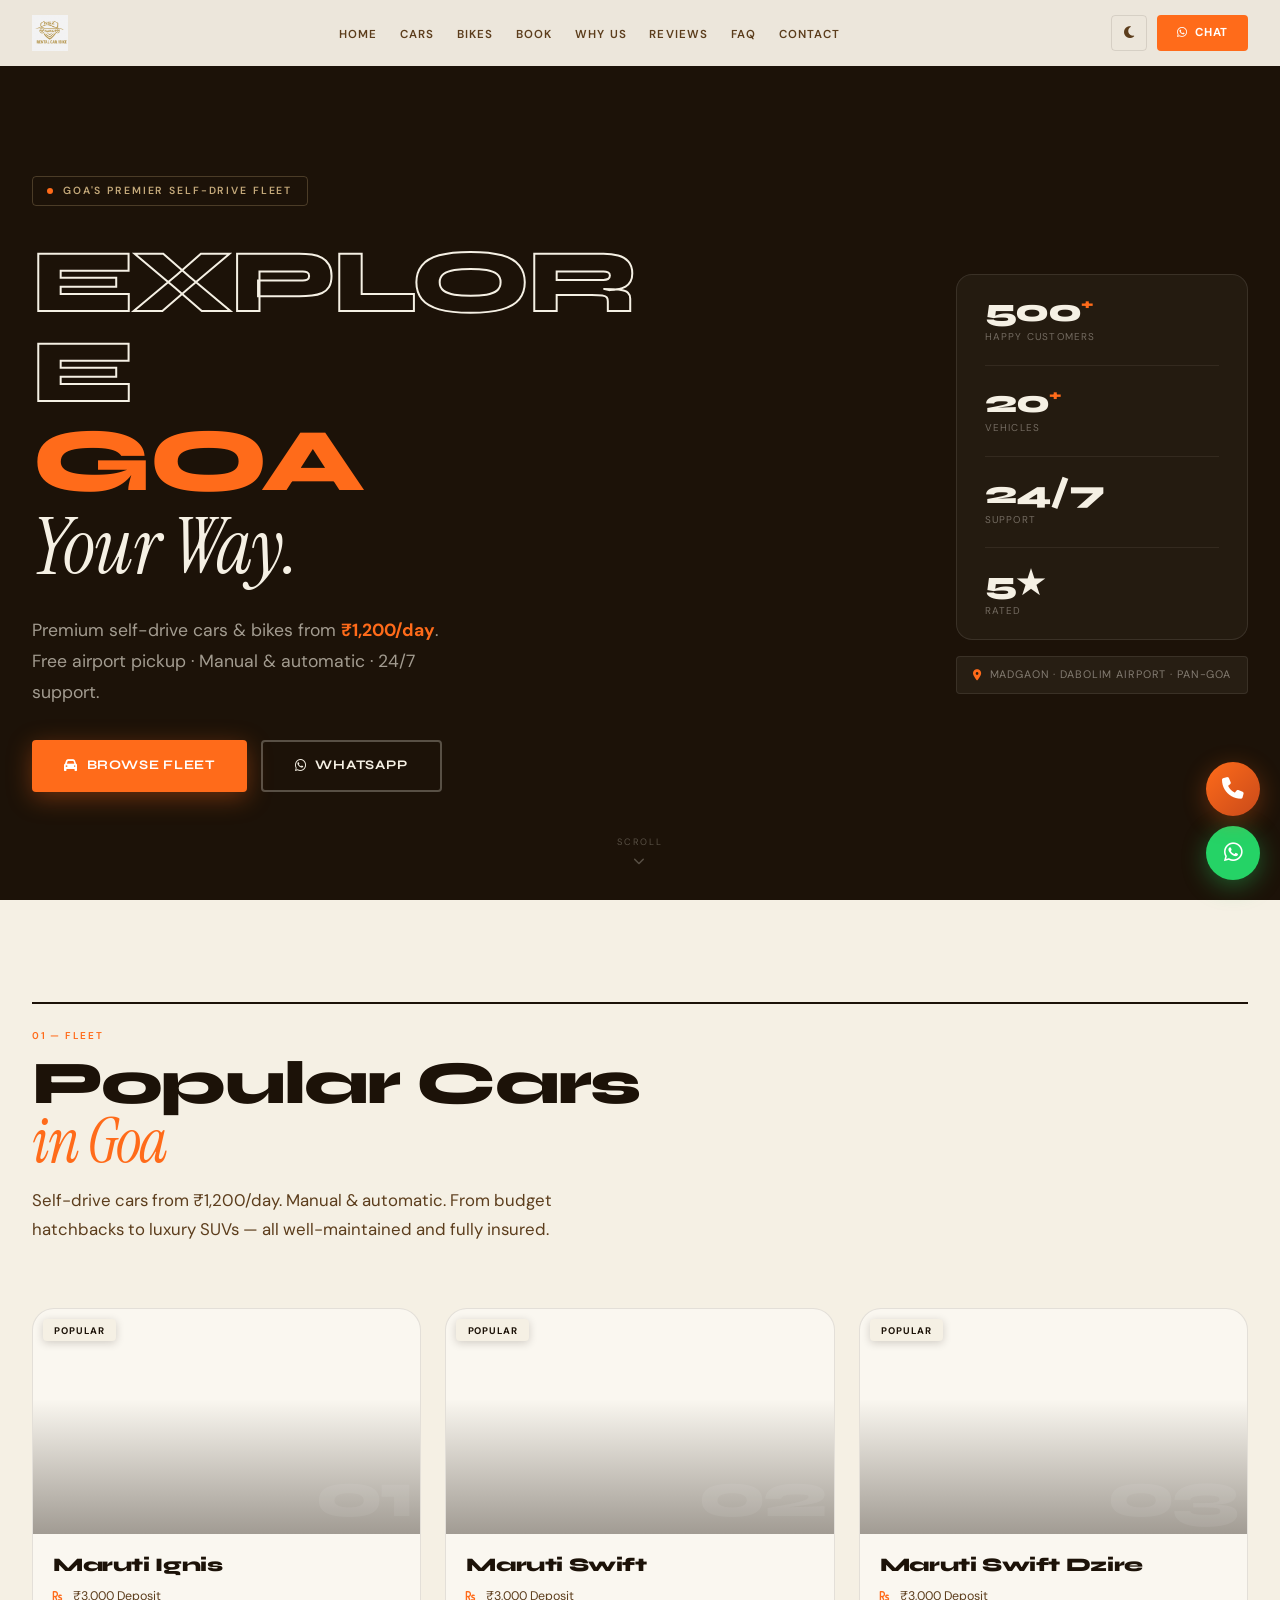
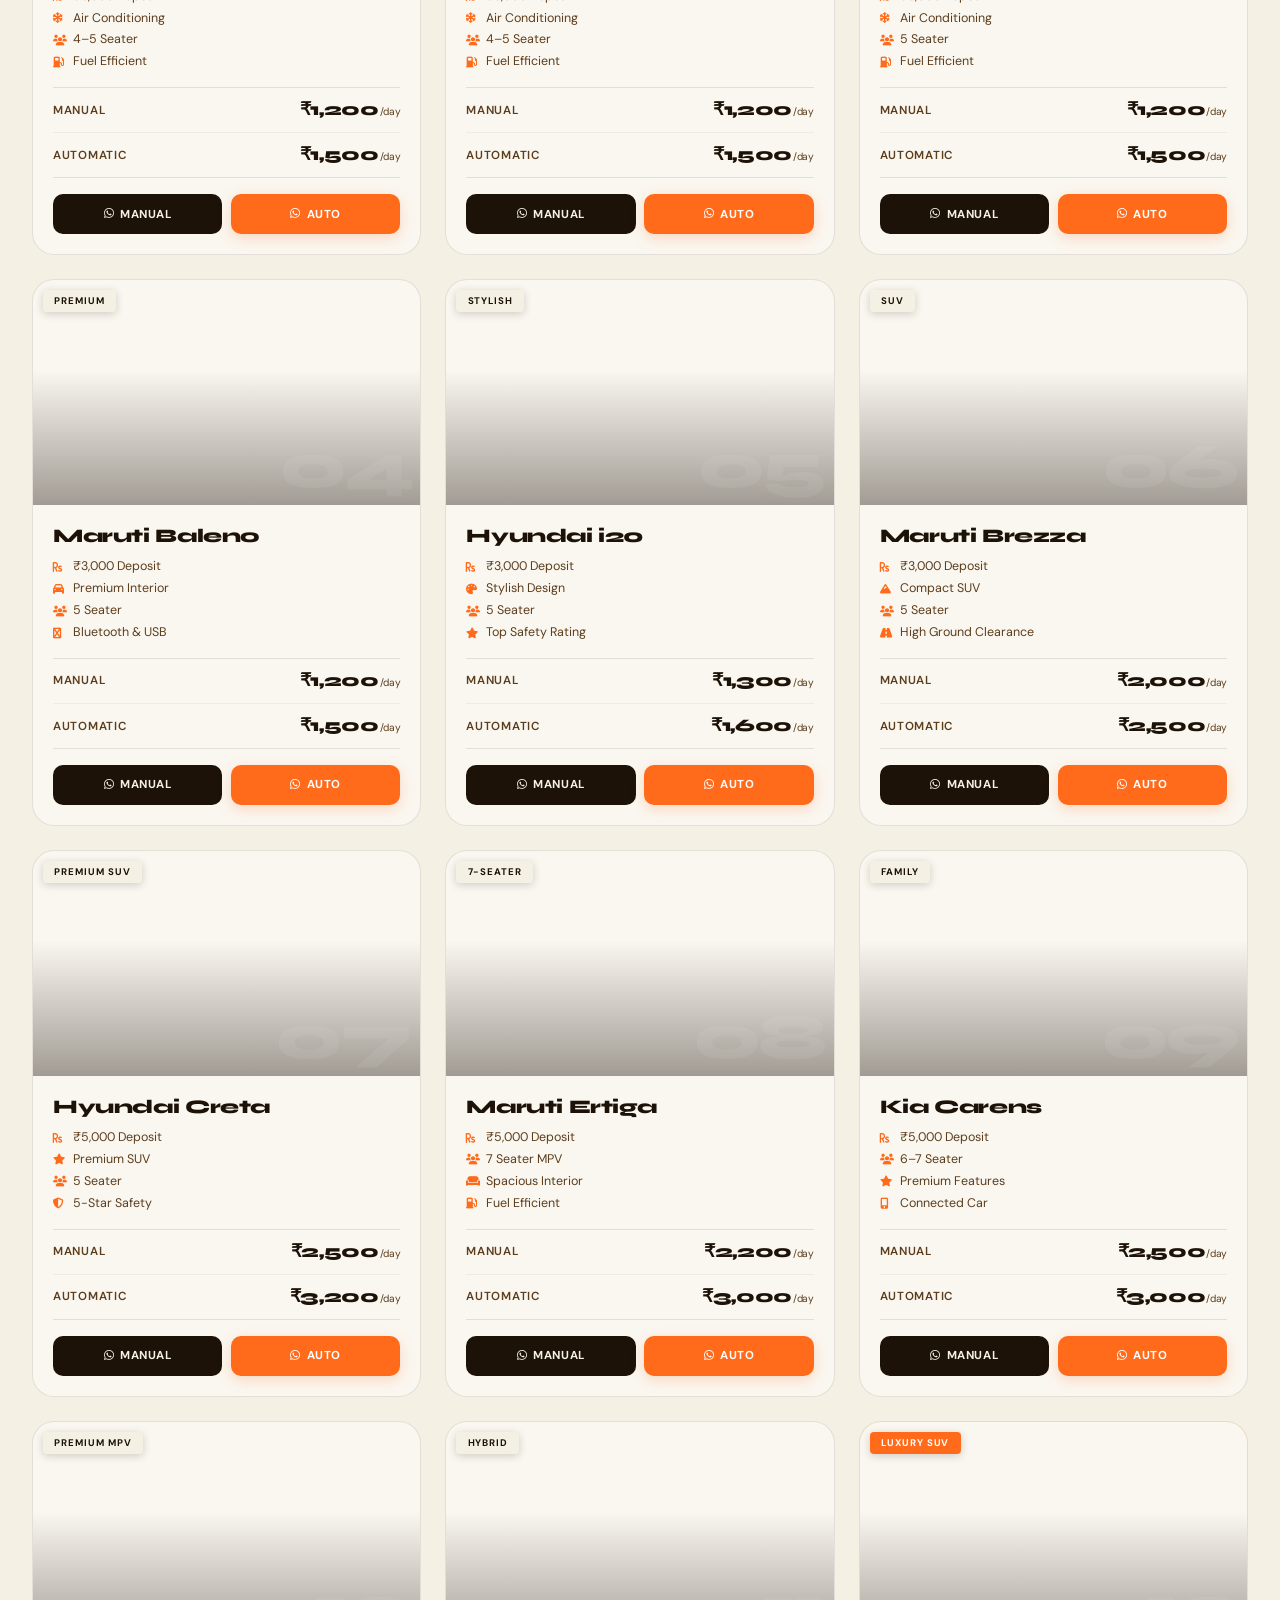
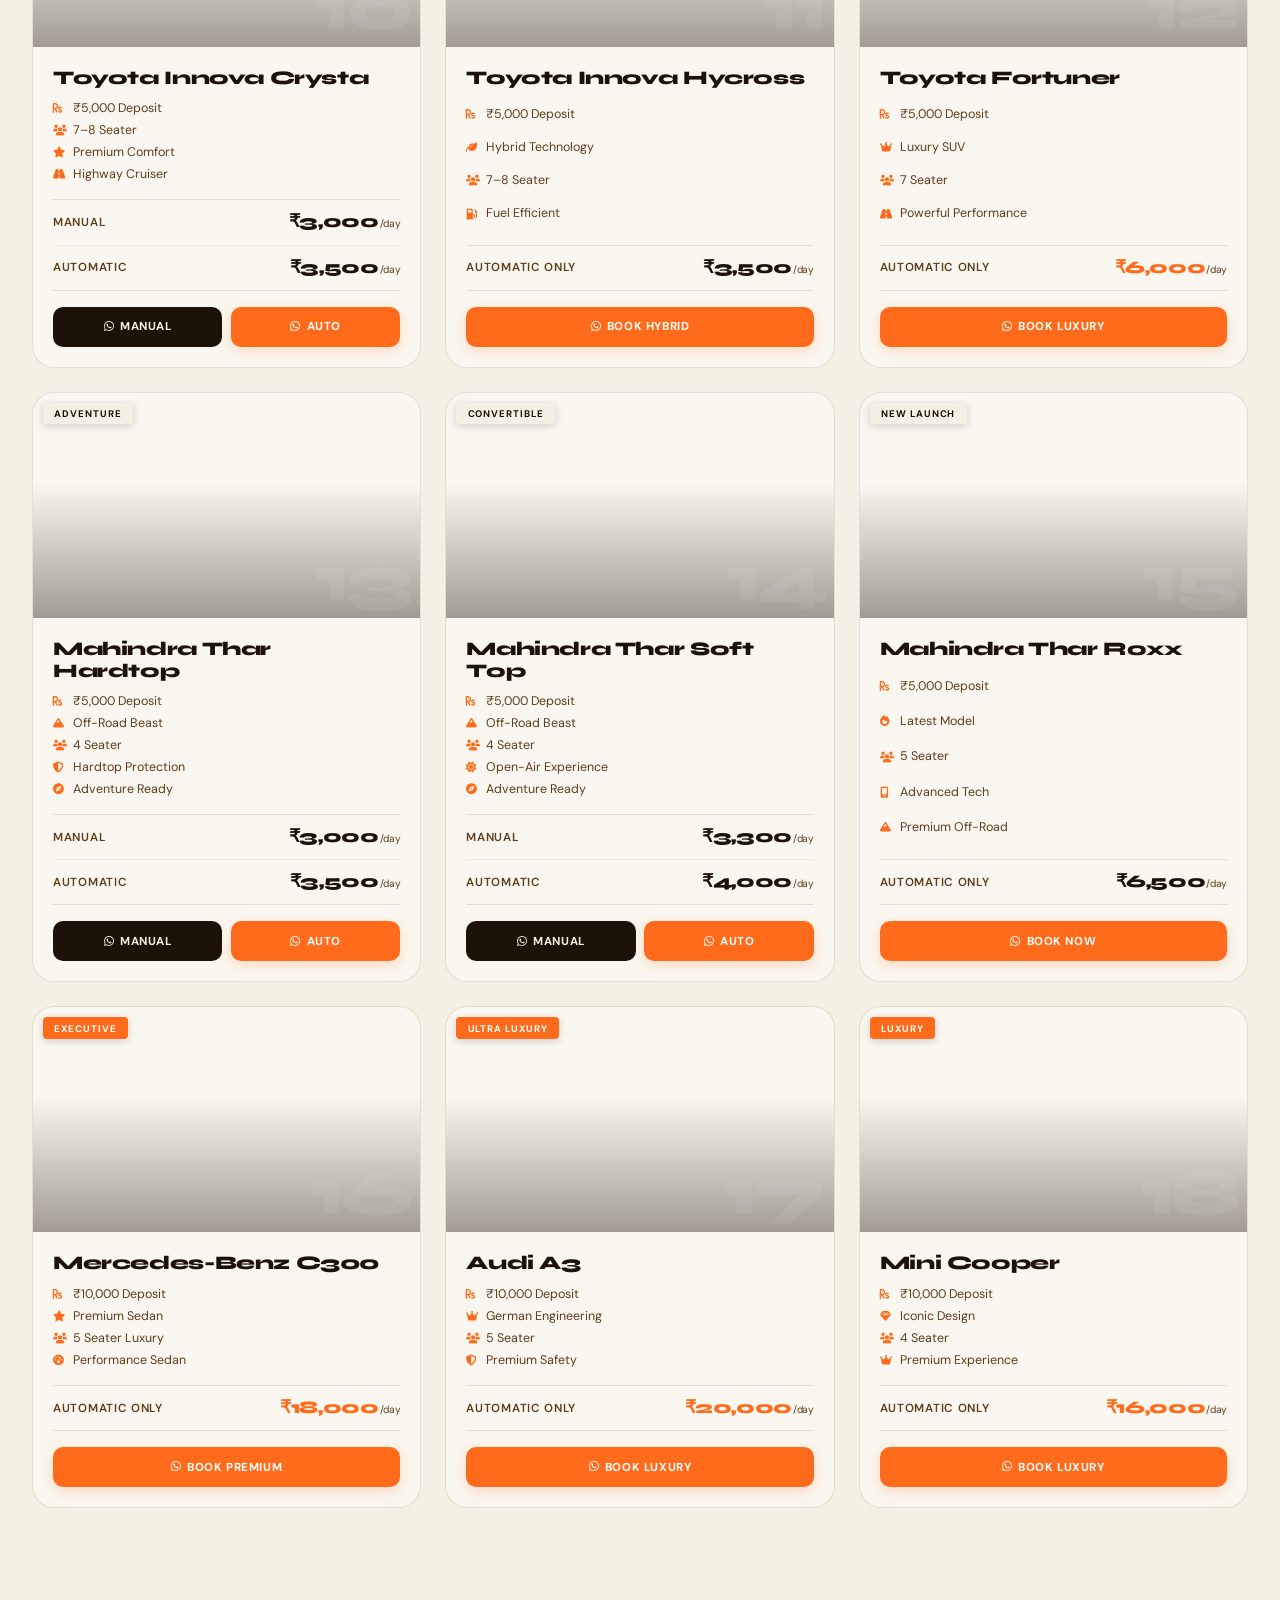
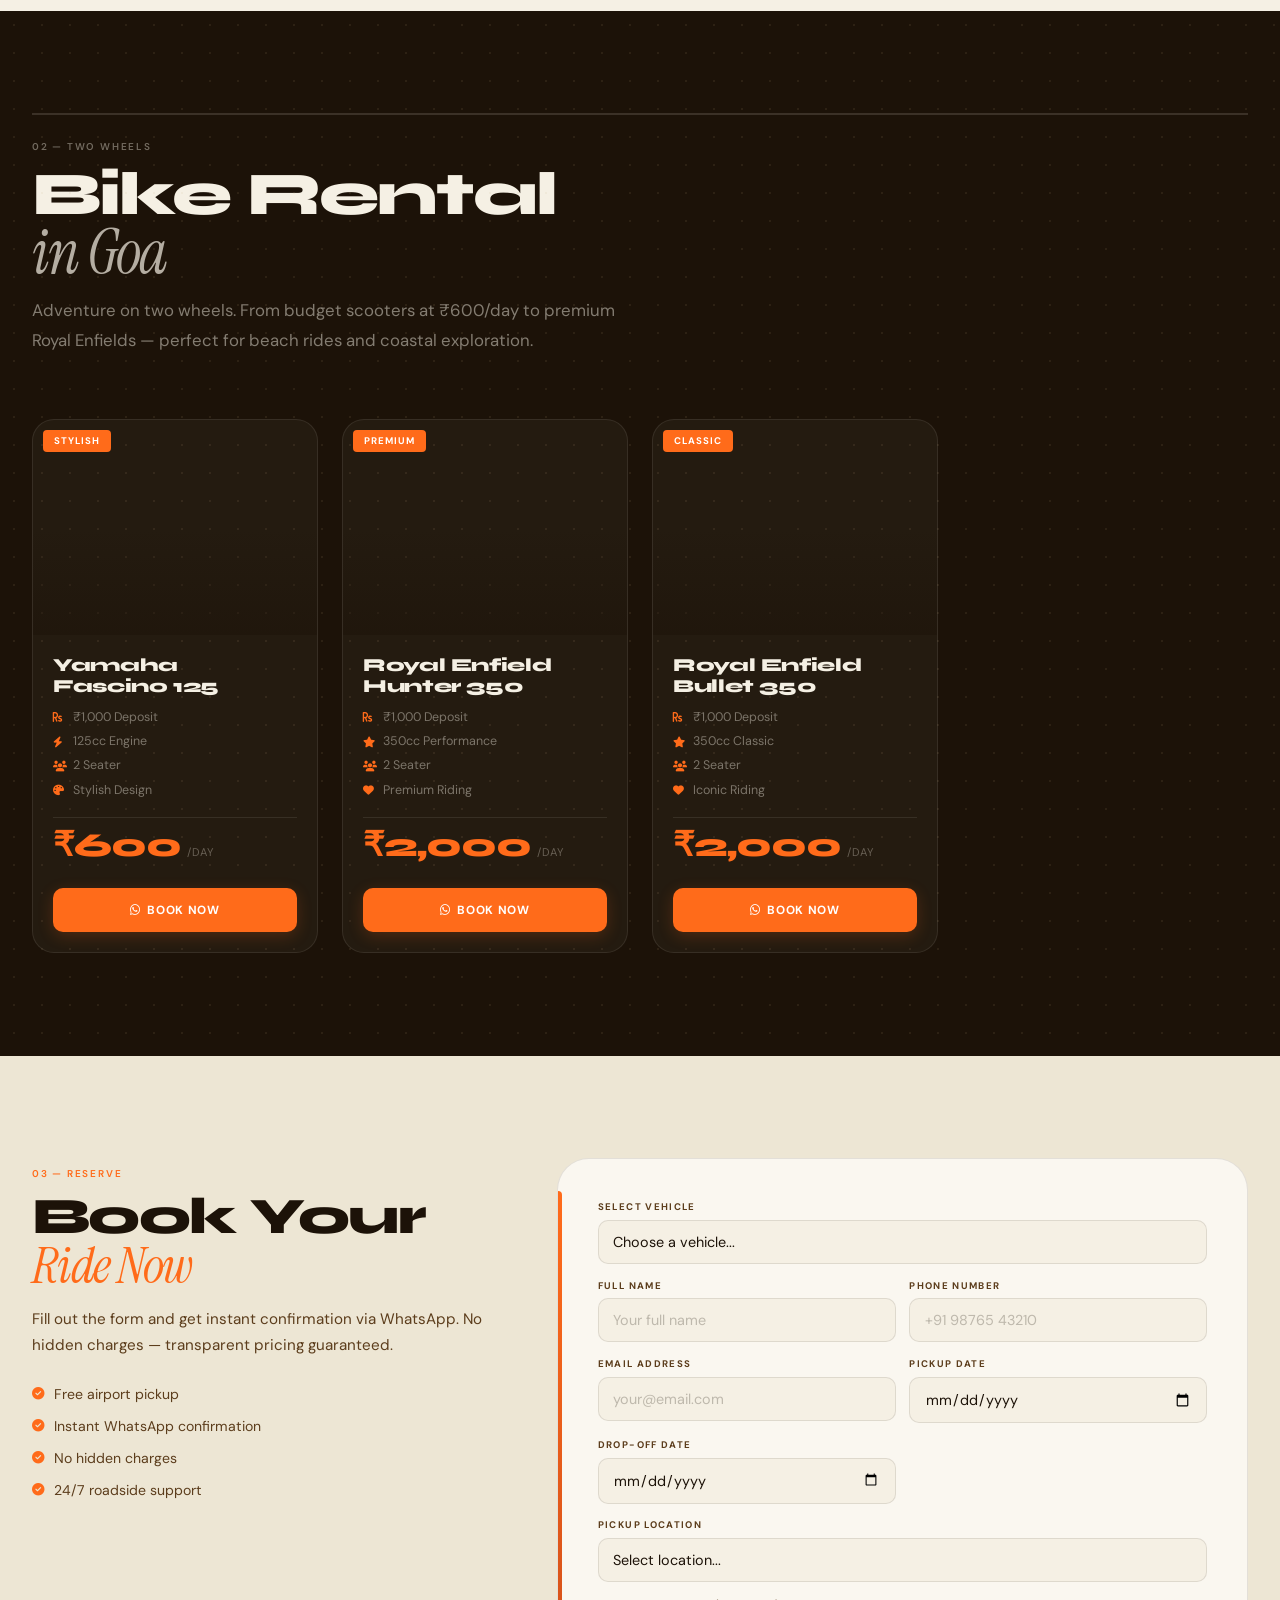
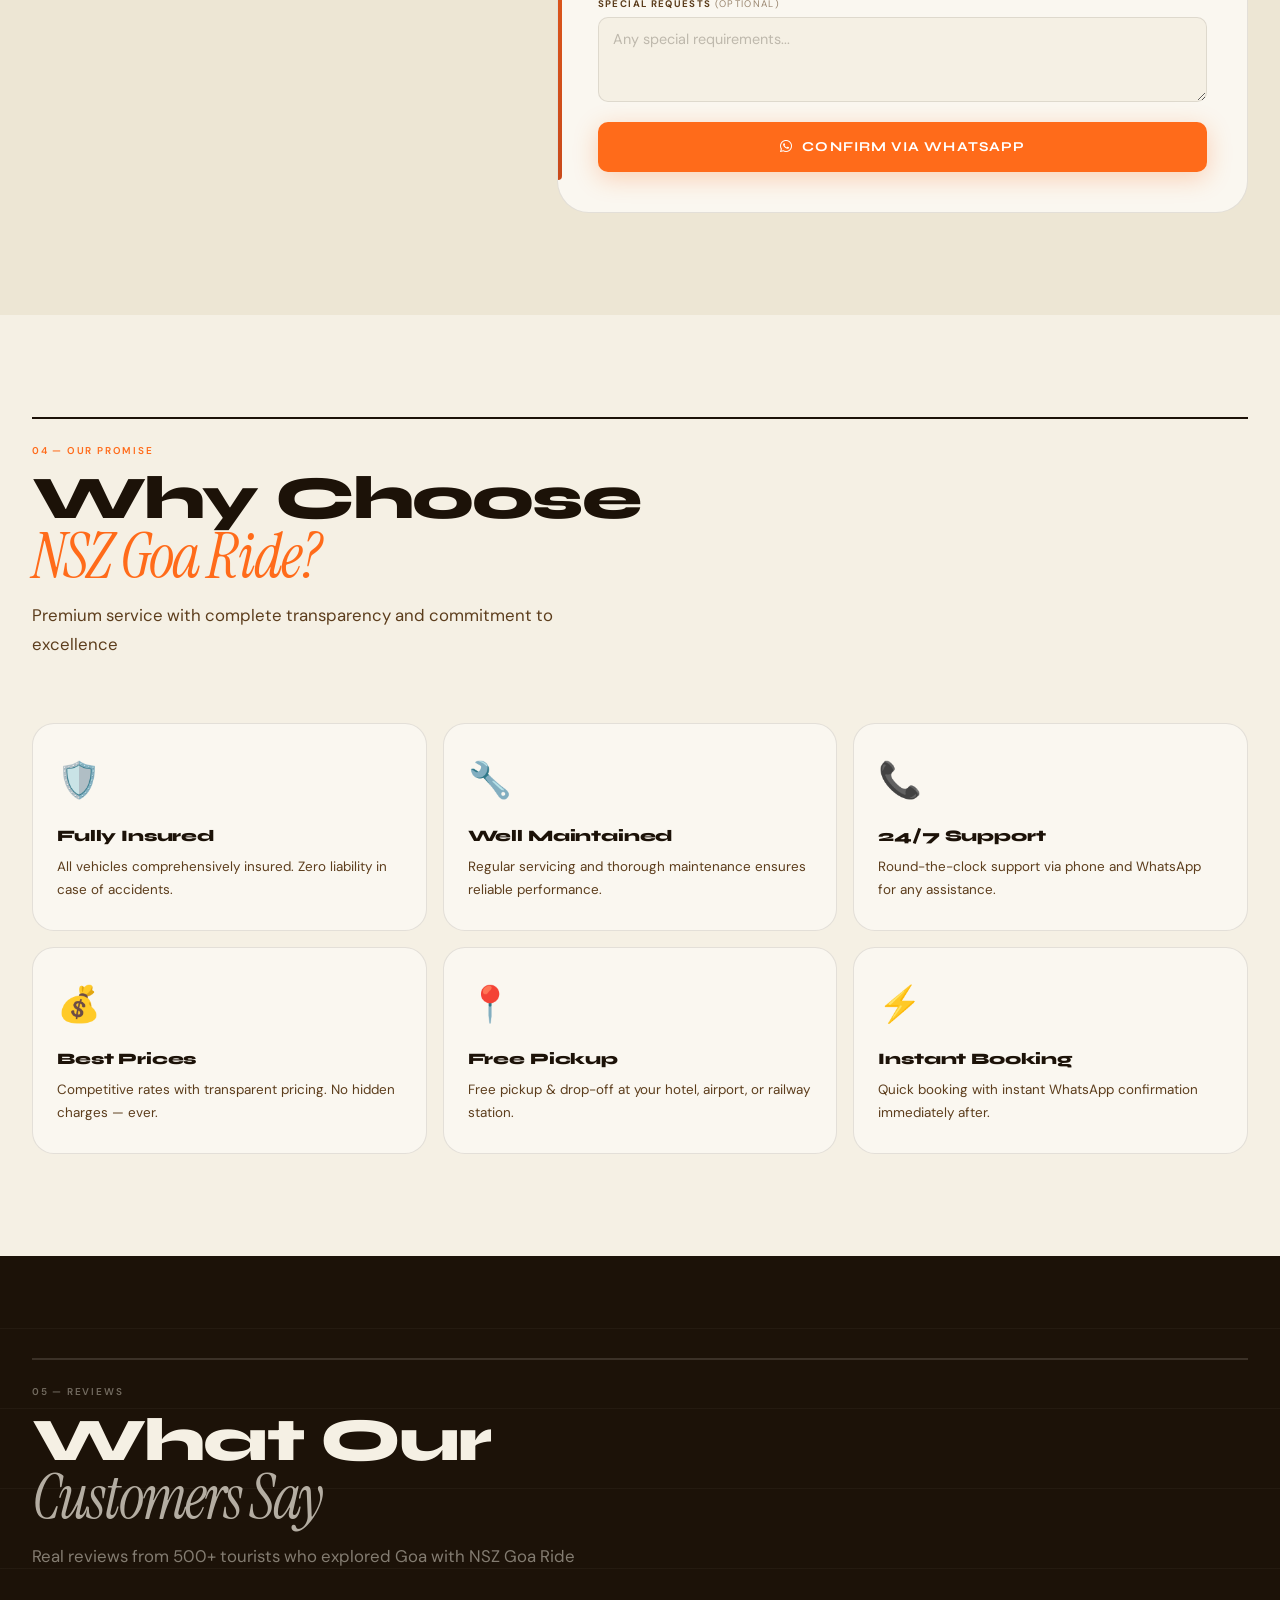
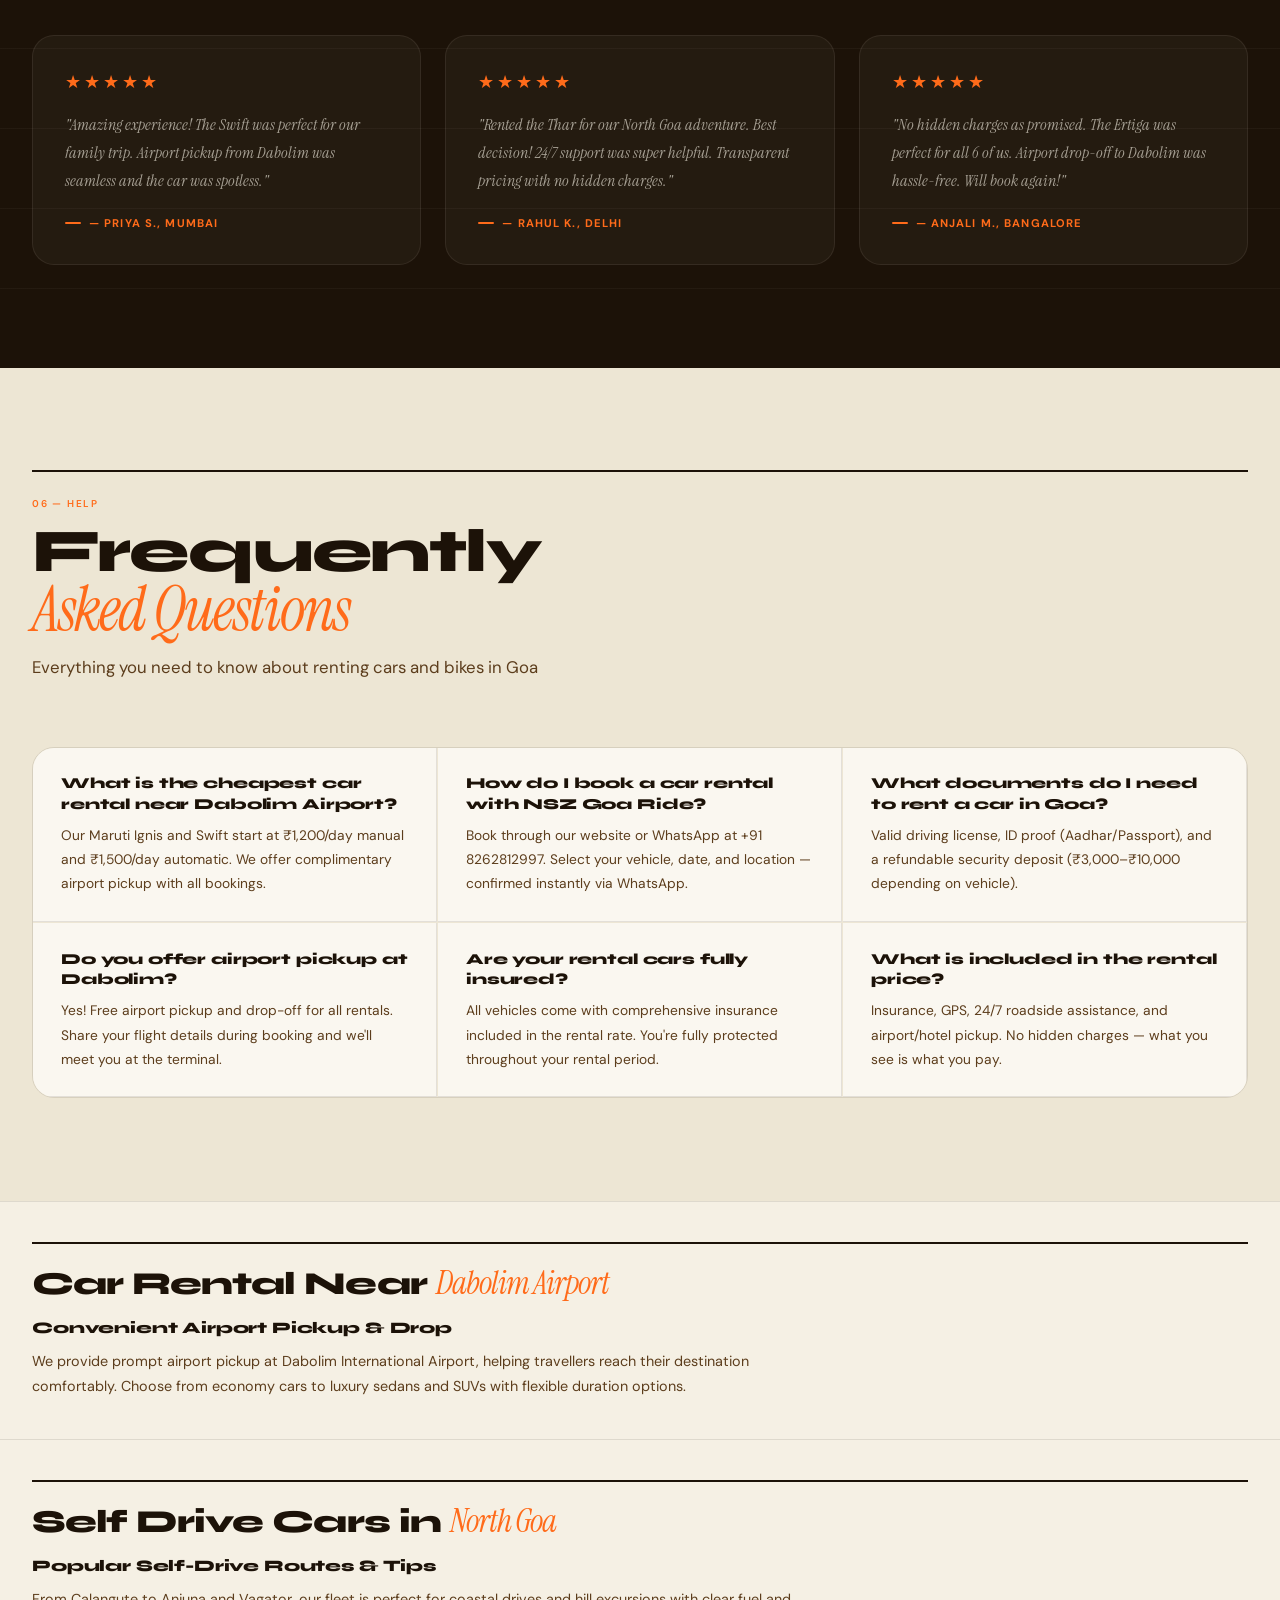
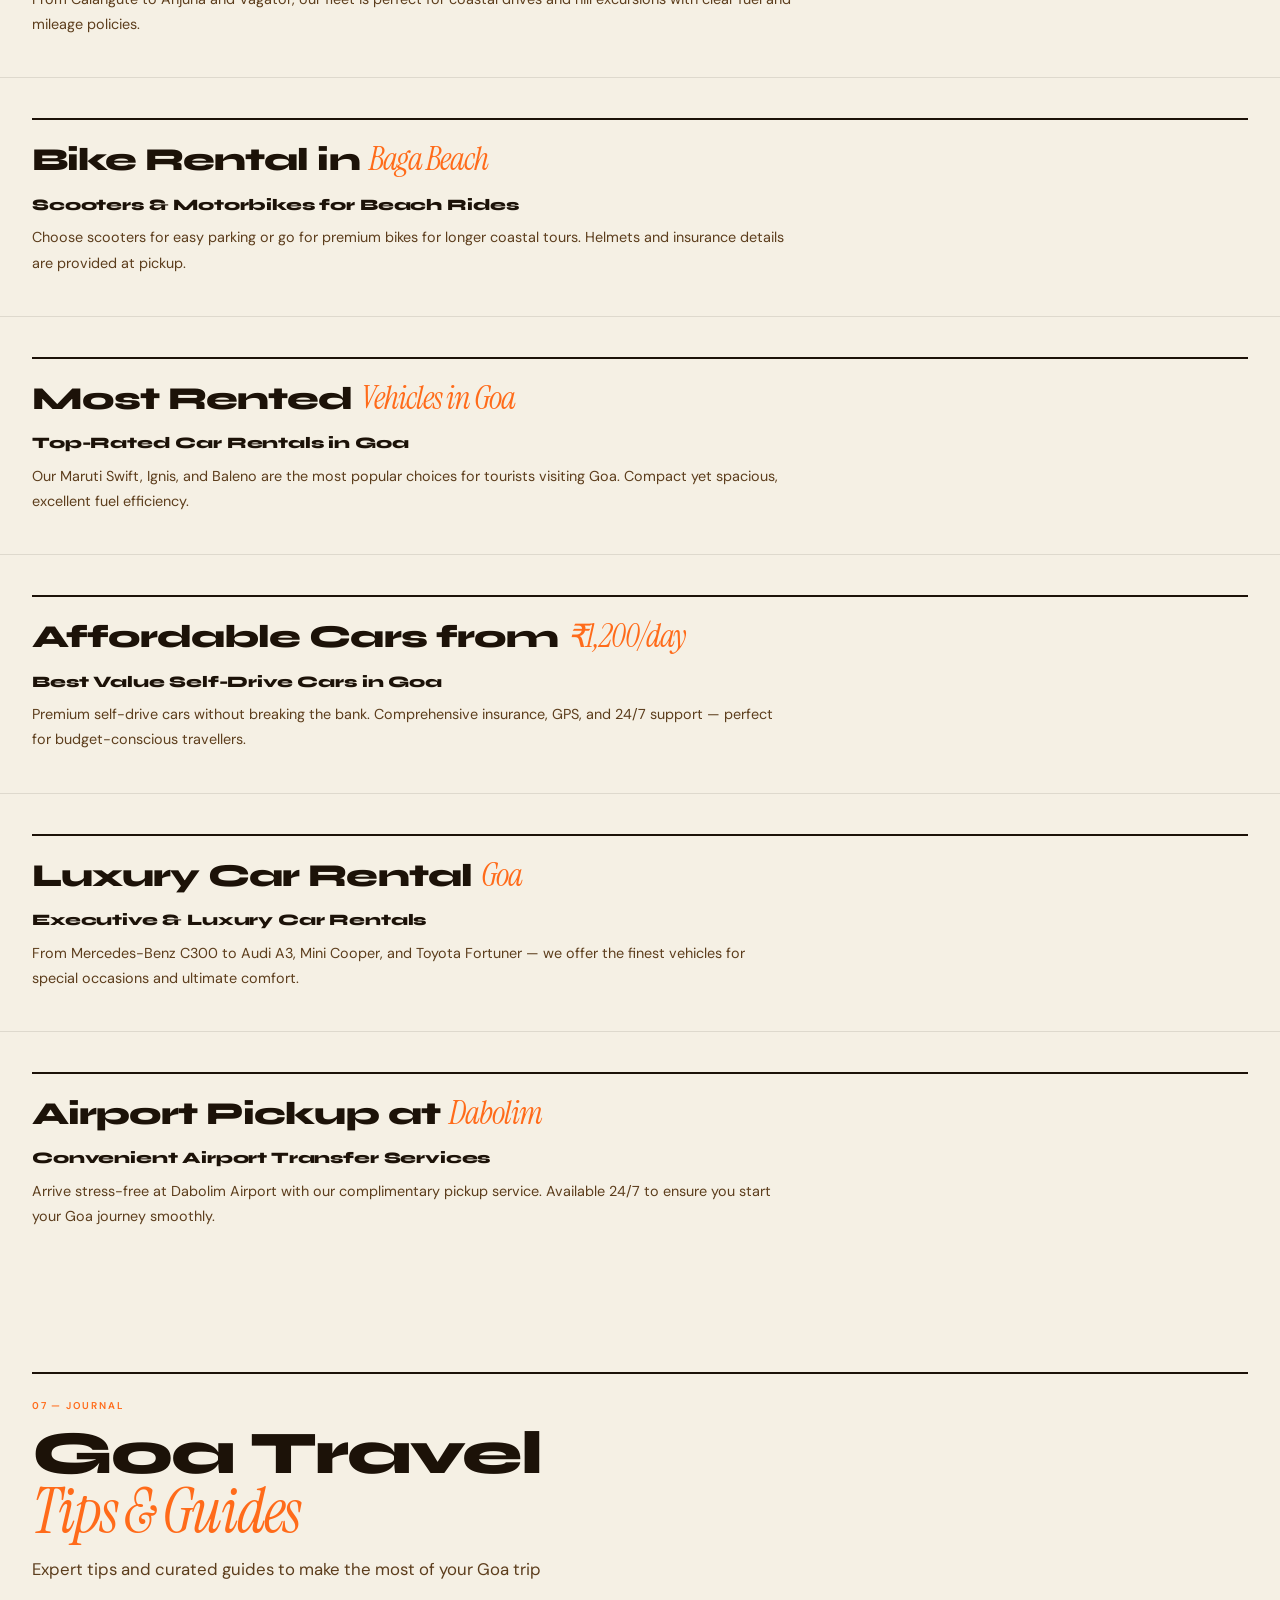
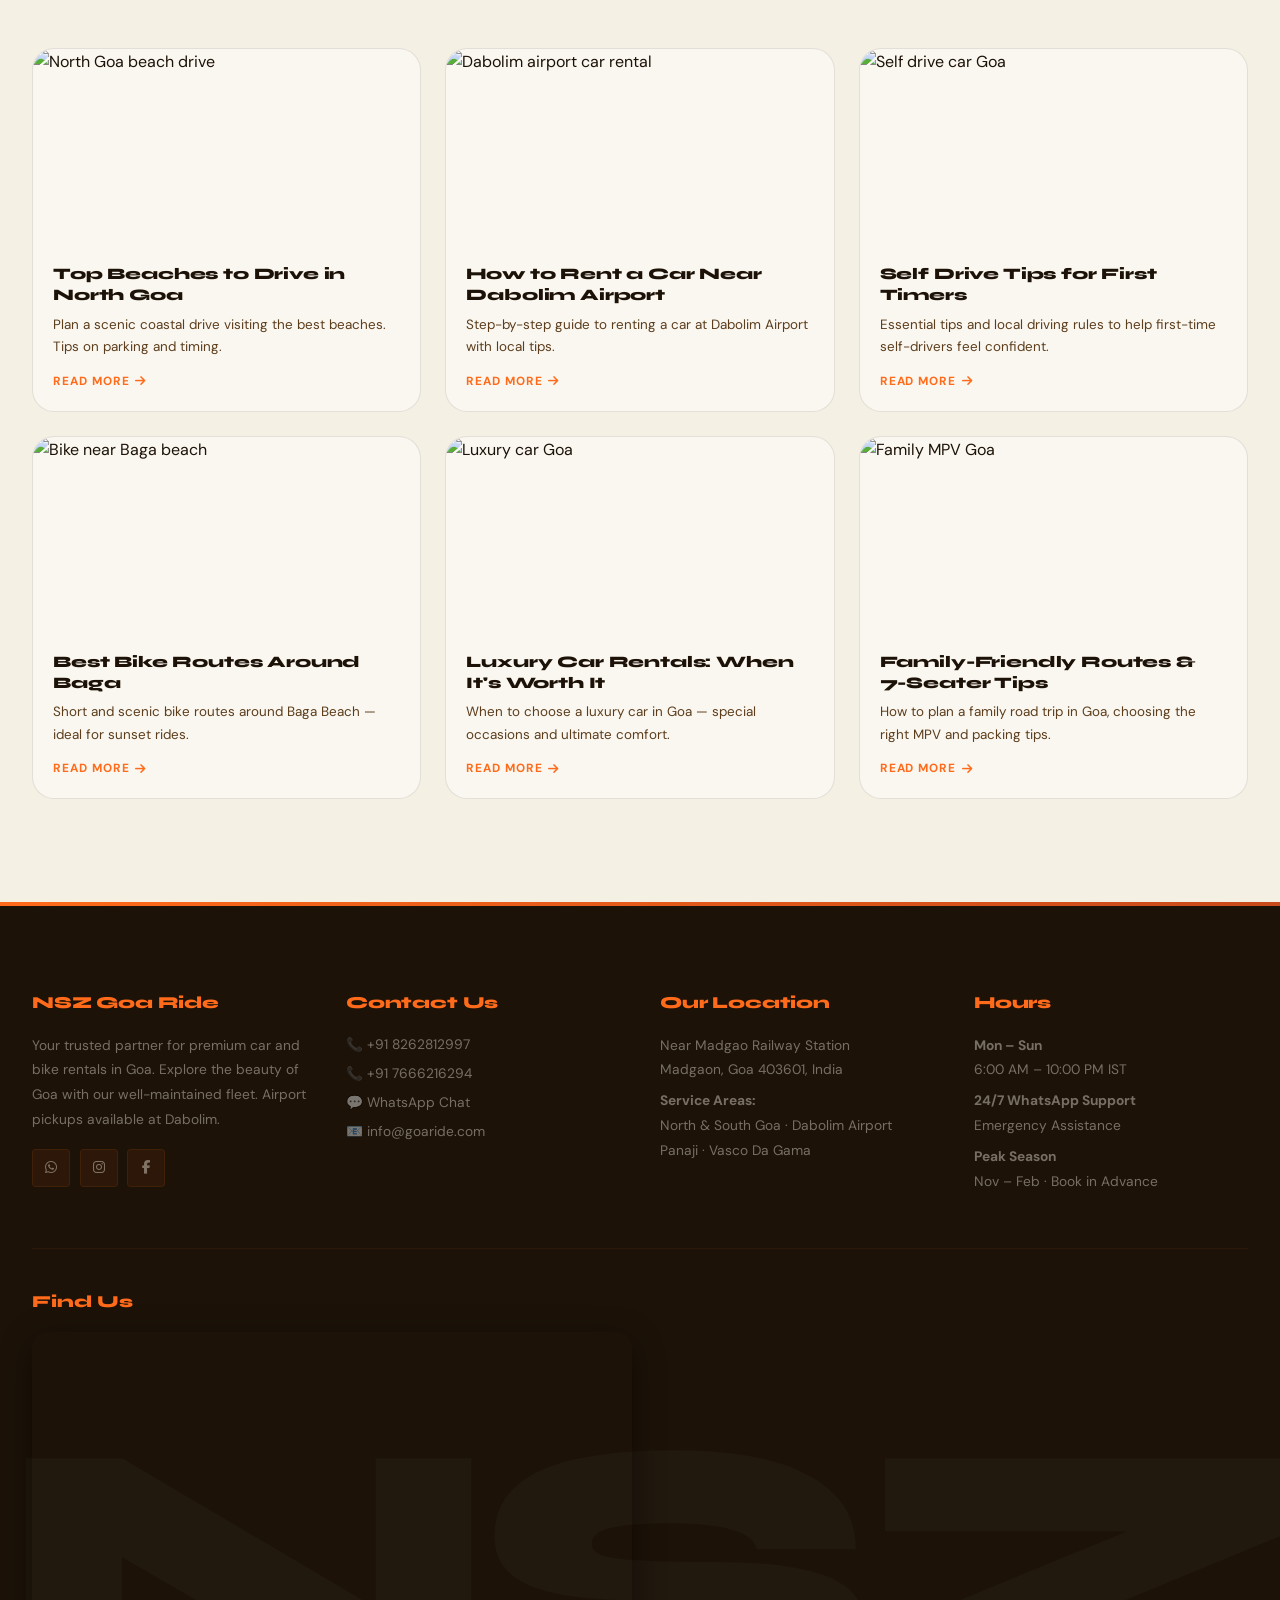
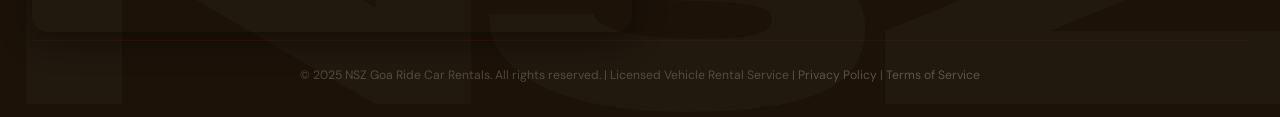
==== commit 1729d72f: "Update index.html" ====
--- a/index.html
+++ b/index.html
@@ -799,6 +799,7 @@
                     <div class="bike-body">
                         <h3 class="bike-name">Yamaha Fascino 125</h3>
                         <ul class="bike-specs">
+                            <li><i class="fas fa-rupee-sign"></i>₹1,000 Deposit</li>
                             <li><i class="fas fa-bolt"></i>125cc Engine</li>
                             <li><i class="fas fa-users"></i>2 Seater</li>
                             <li><i class="fas fa-palette"></i>Stylish Design</li>
@@ -822,6 +823,7 @@
                     <div class="bike-body">
                         <h3 class="bike-name">Royal Enfield Hunter 350</h3>
                         <ul class="bike-specs">
+                            <li><i class="fas fa-rupee-sign"></i>₹1,000 Deposit</li>
                             <li><i class="fas fa-star"></i>350cc Performance</li>
                             <li><i class="fas fa-users"></i>2 Seater</li>
                             <li><i class="fas fa-heart"></i>Premium Riding</li>
@@ -845,6 +847,7 @@
                     <div class="bike-body">
                         <h3 class="bike-name">Royal Enfield Bullet 350</h3>
                         <ul class="bike-specs">
+                            <li><i class="fas fa-rupee-sign"></i>₹1,000 Deposit</li>
                             <li><i class="fas fa-star"></i>350cc Classic</li>
                             <li><i class="fas fa-users"></i>2 Seater</li>
                             <li><i class="fas fa-heart"></i>Iconic Riding</li>
@@ -1367,4 +1370,4 @@
     <script src="script.js"></script>
 </body>
 
-</html>+</html>
